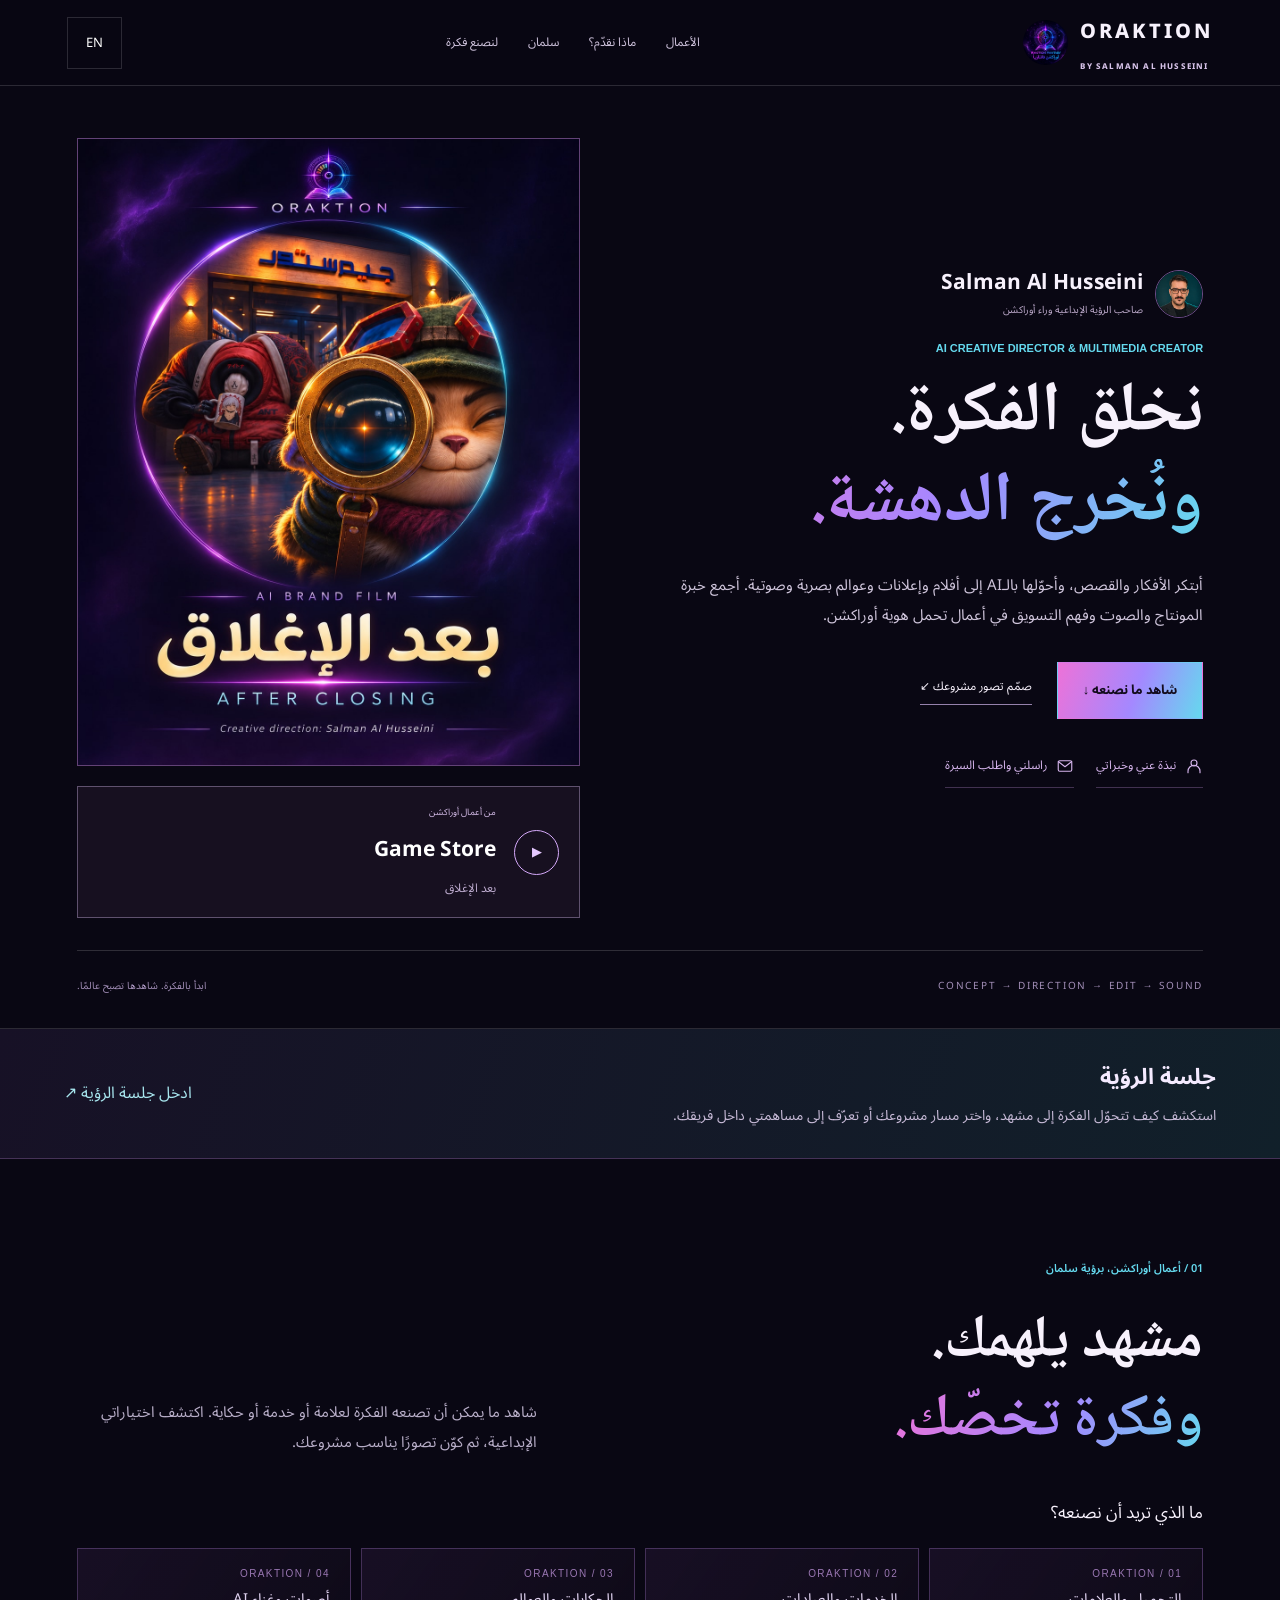
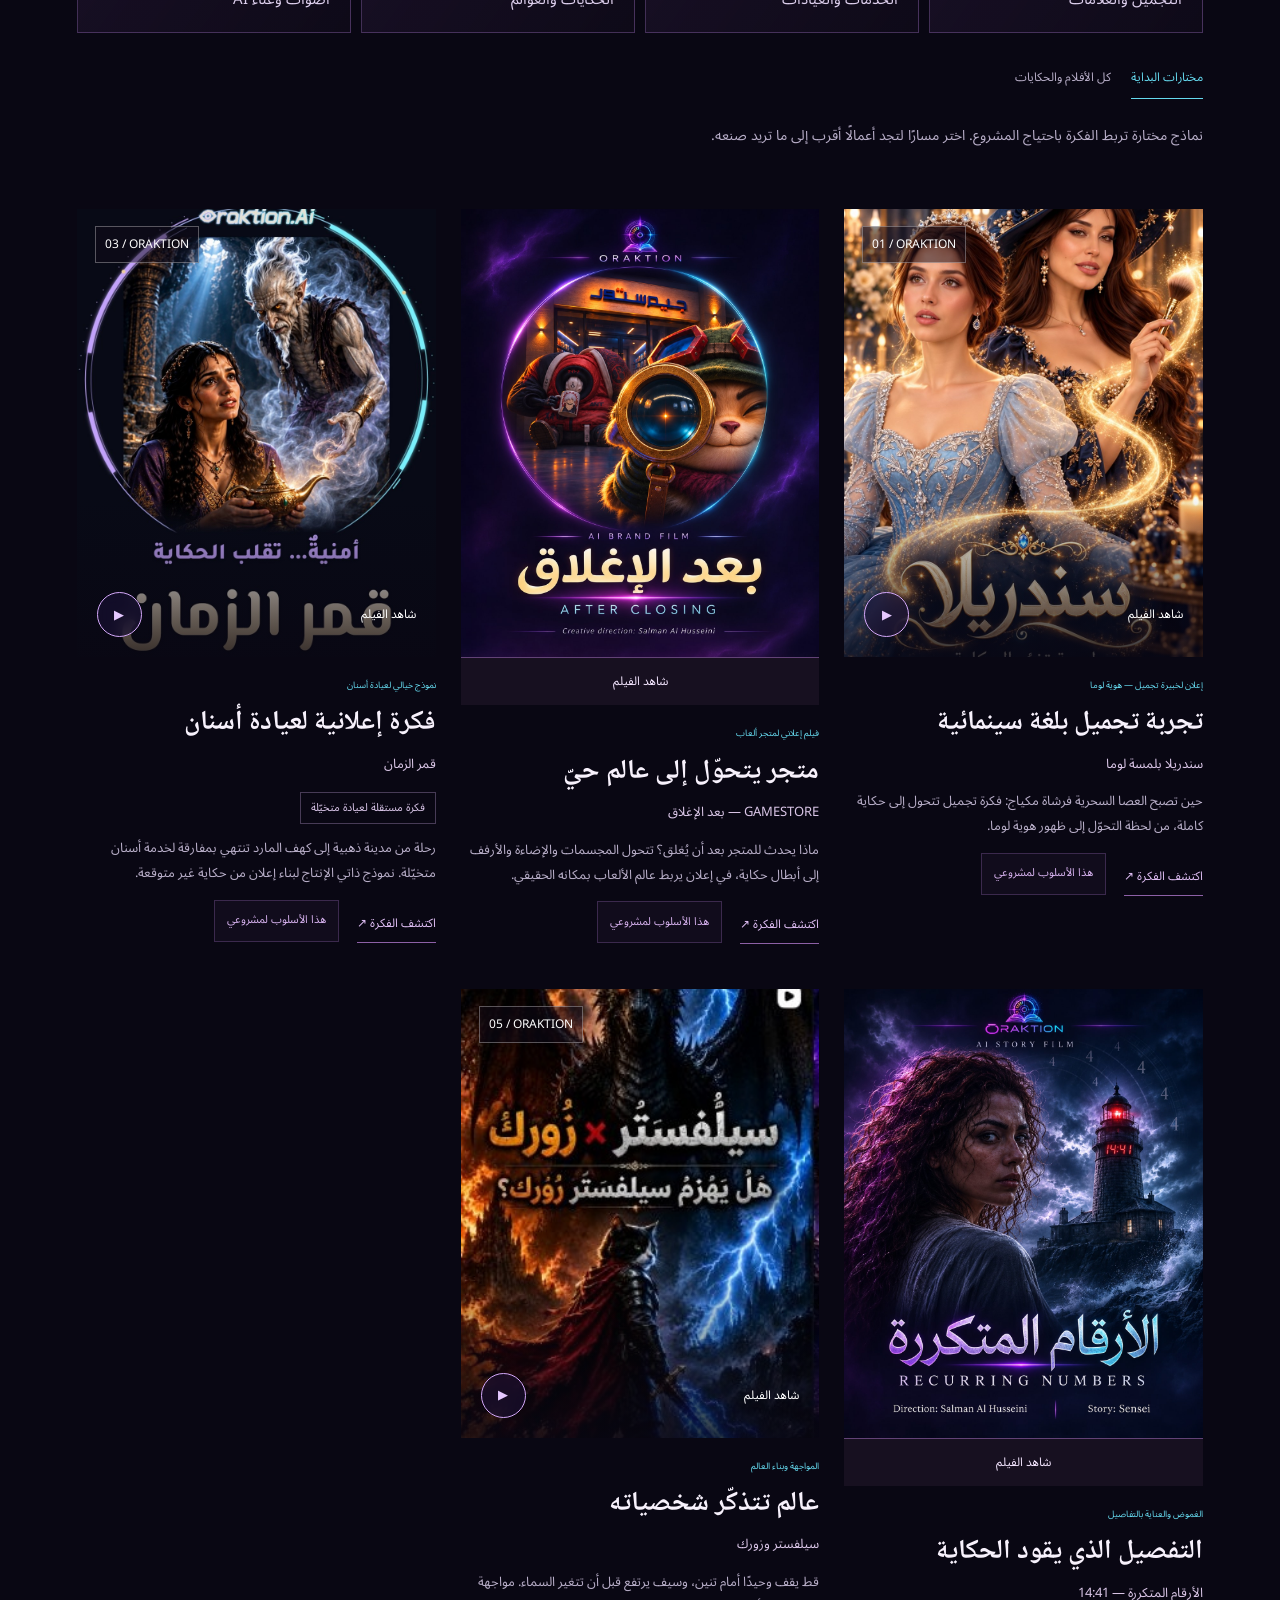
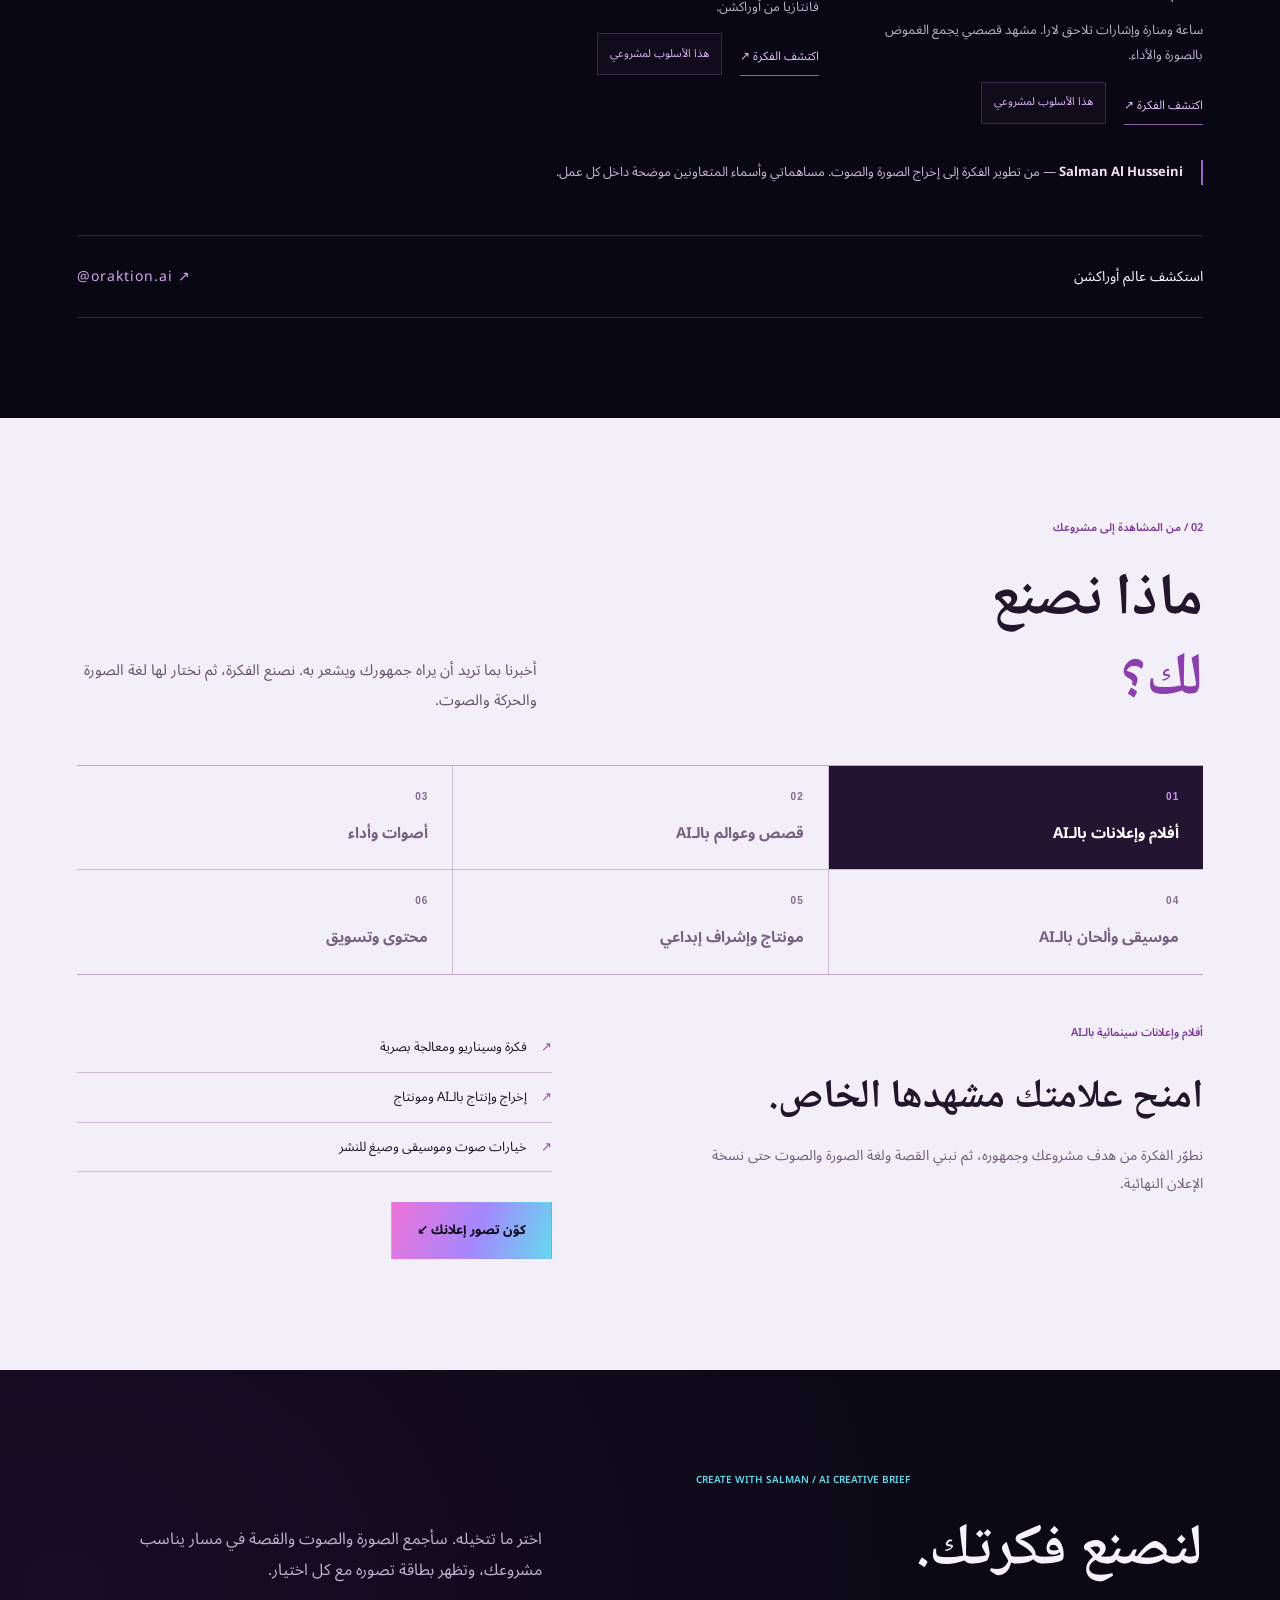
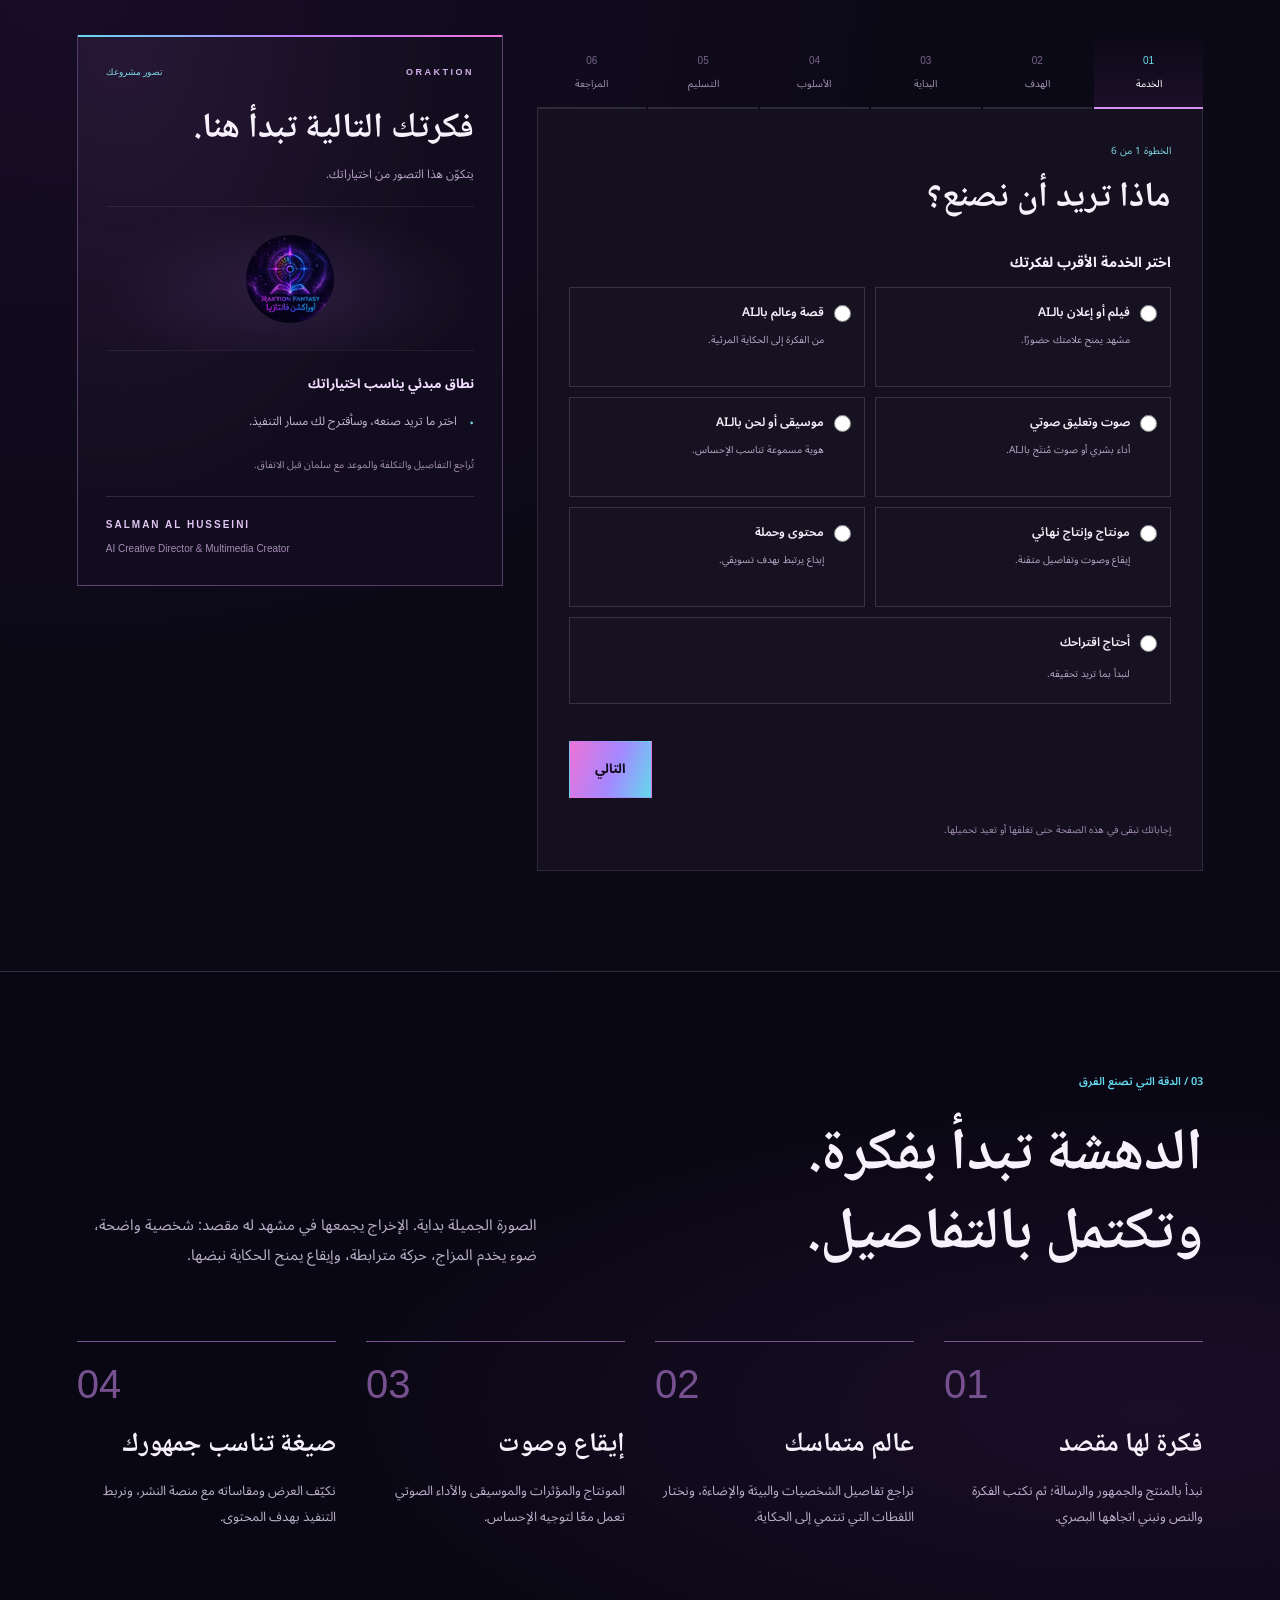
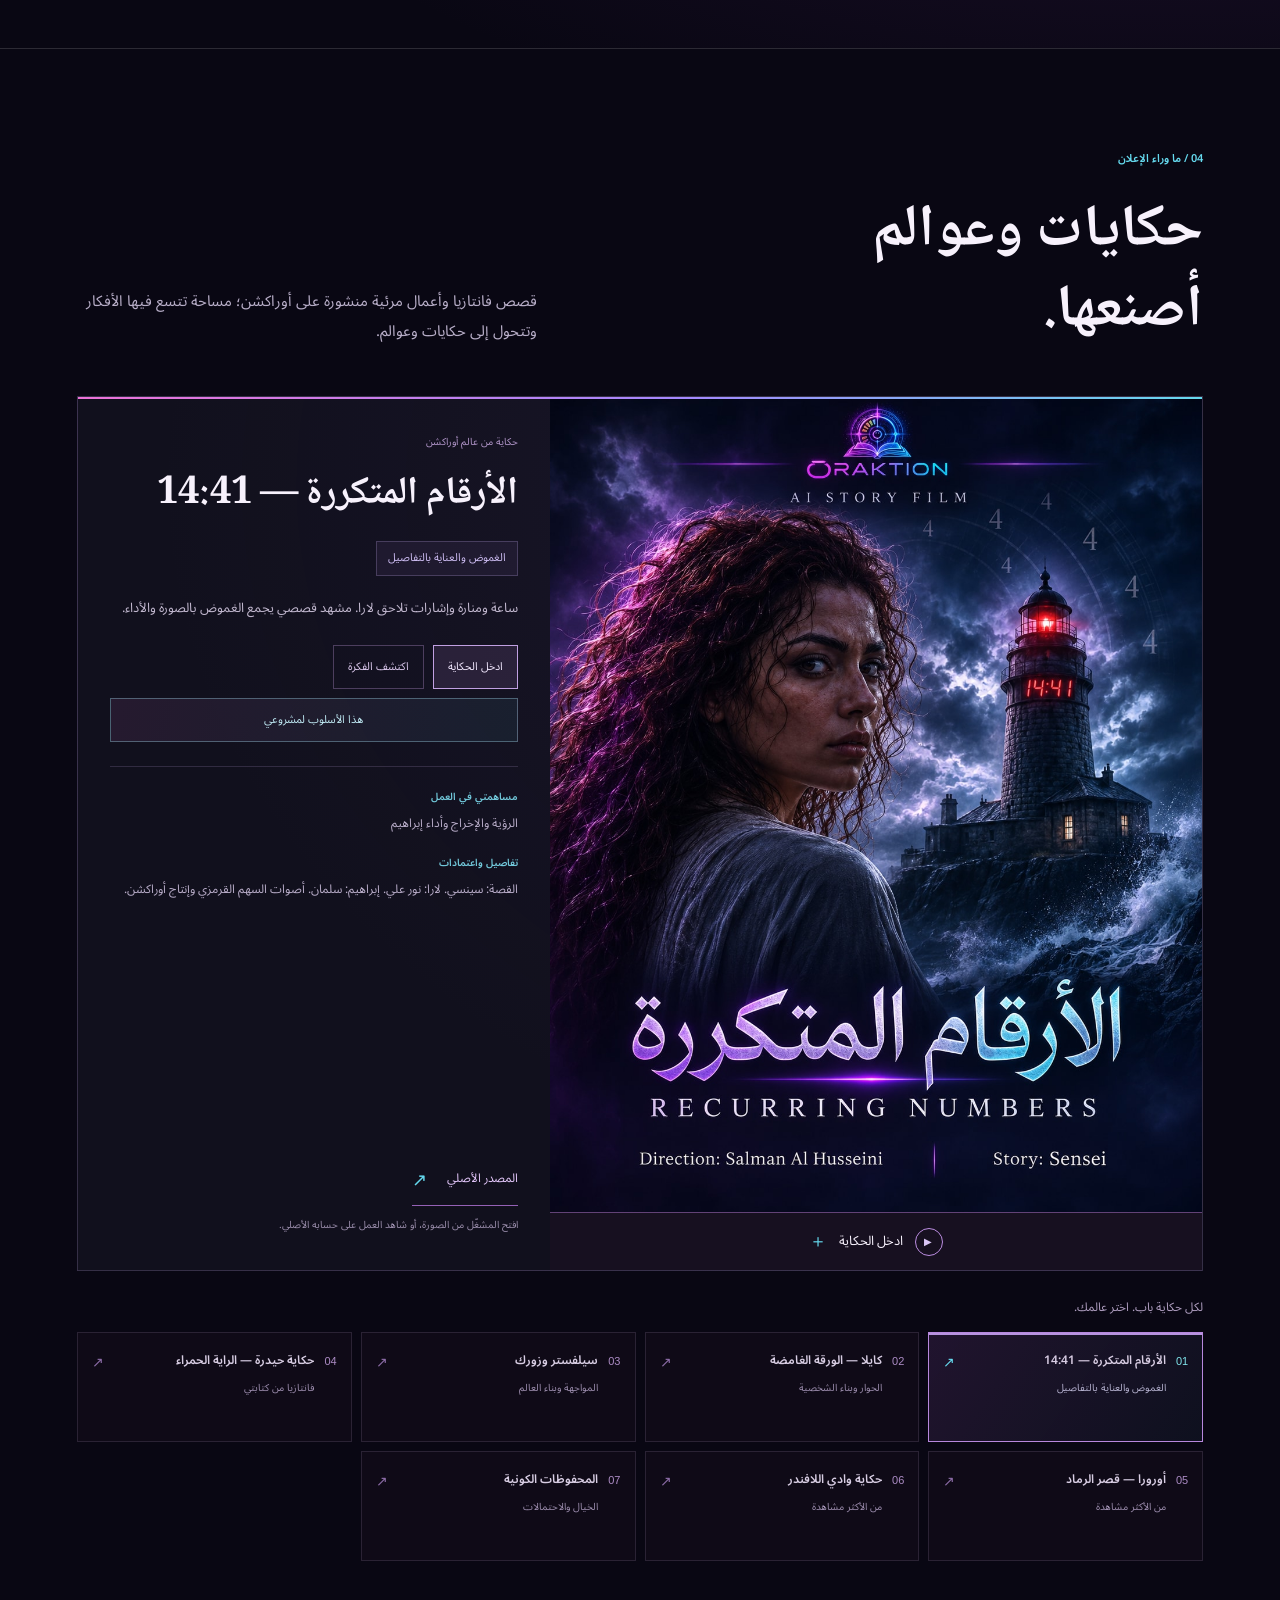
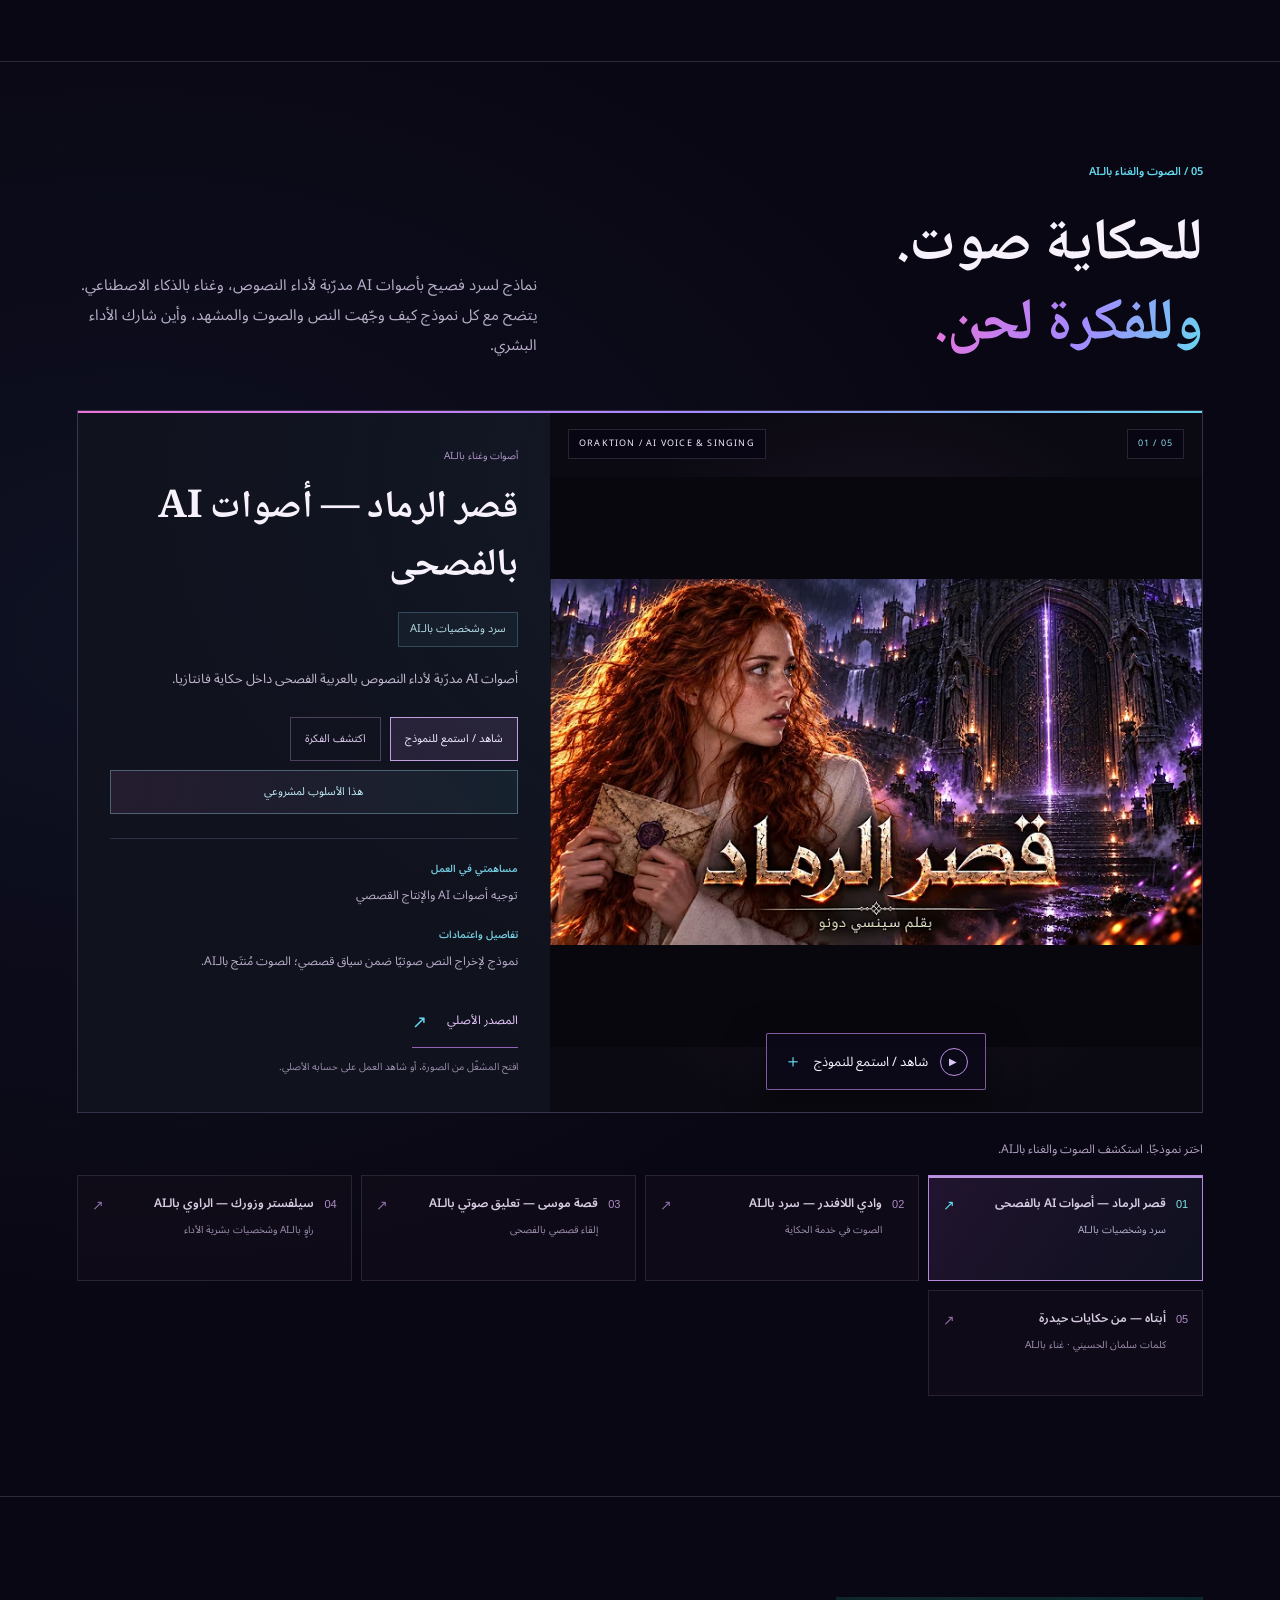
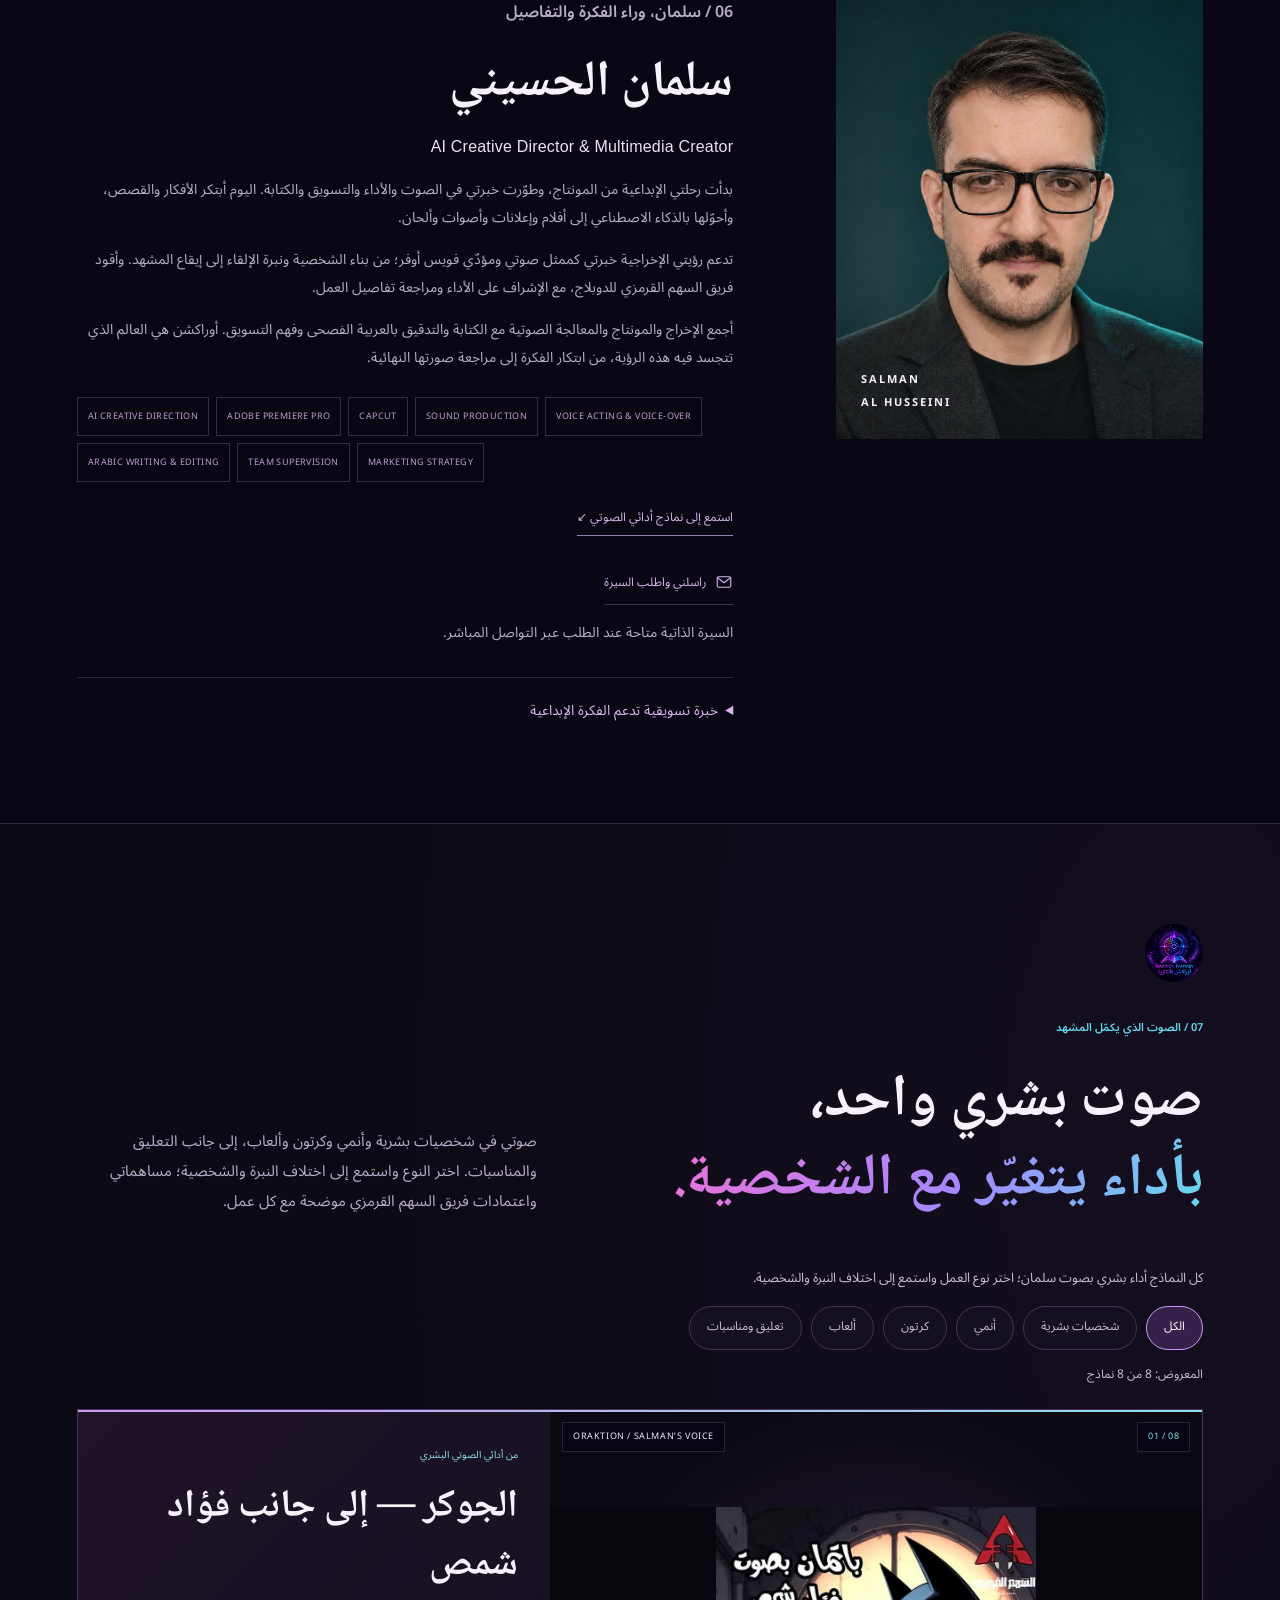
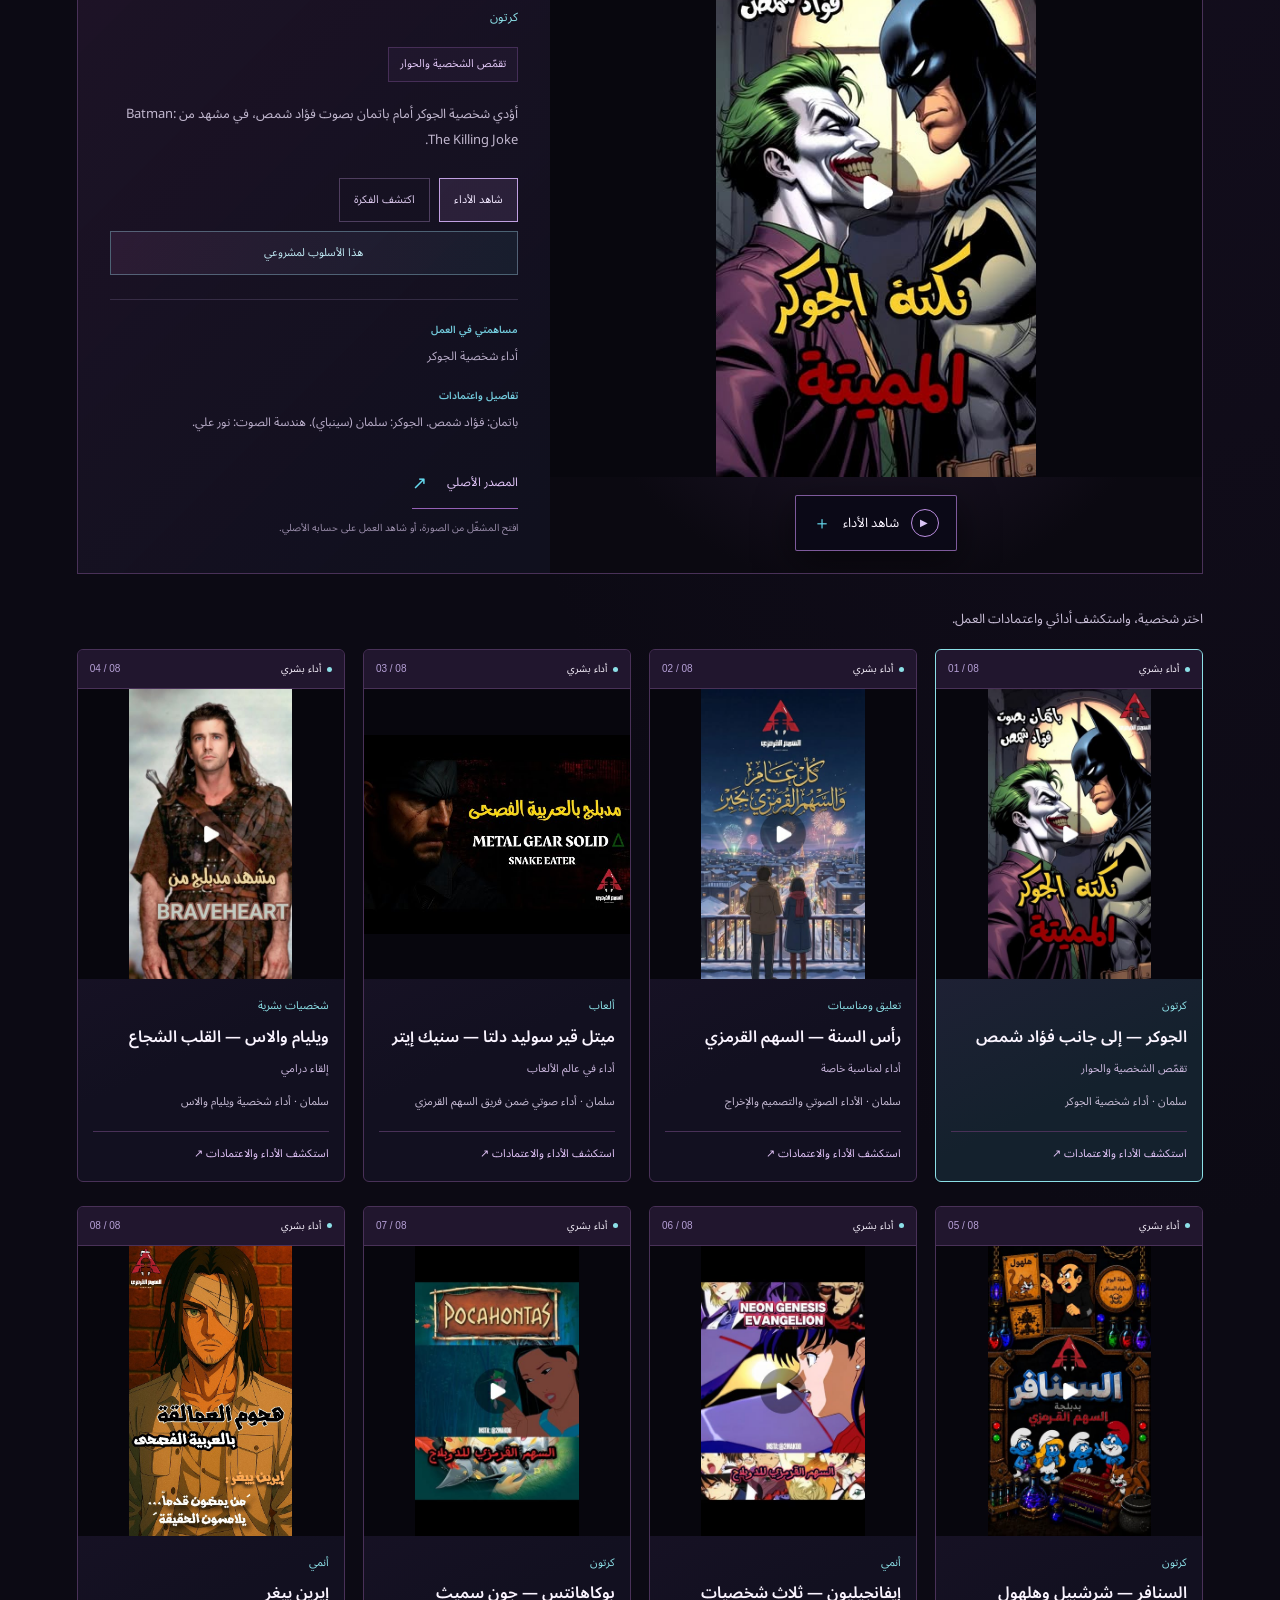
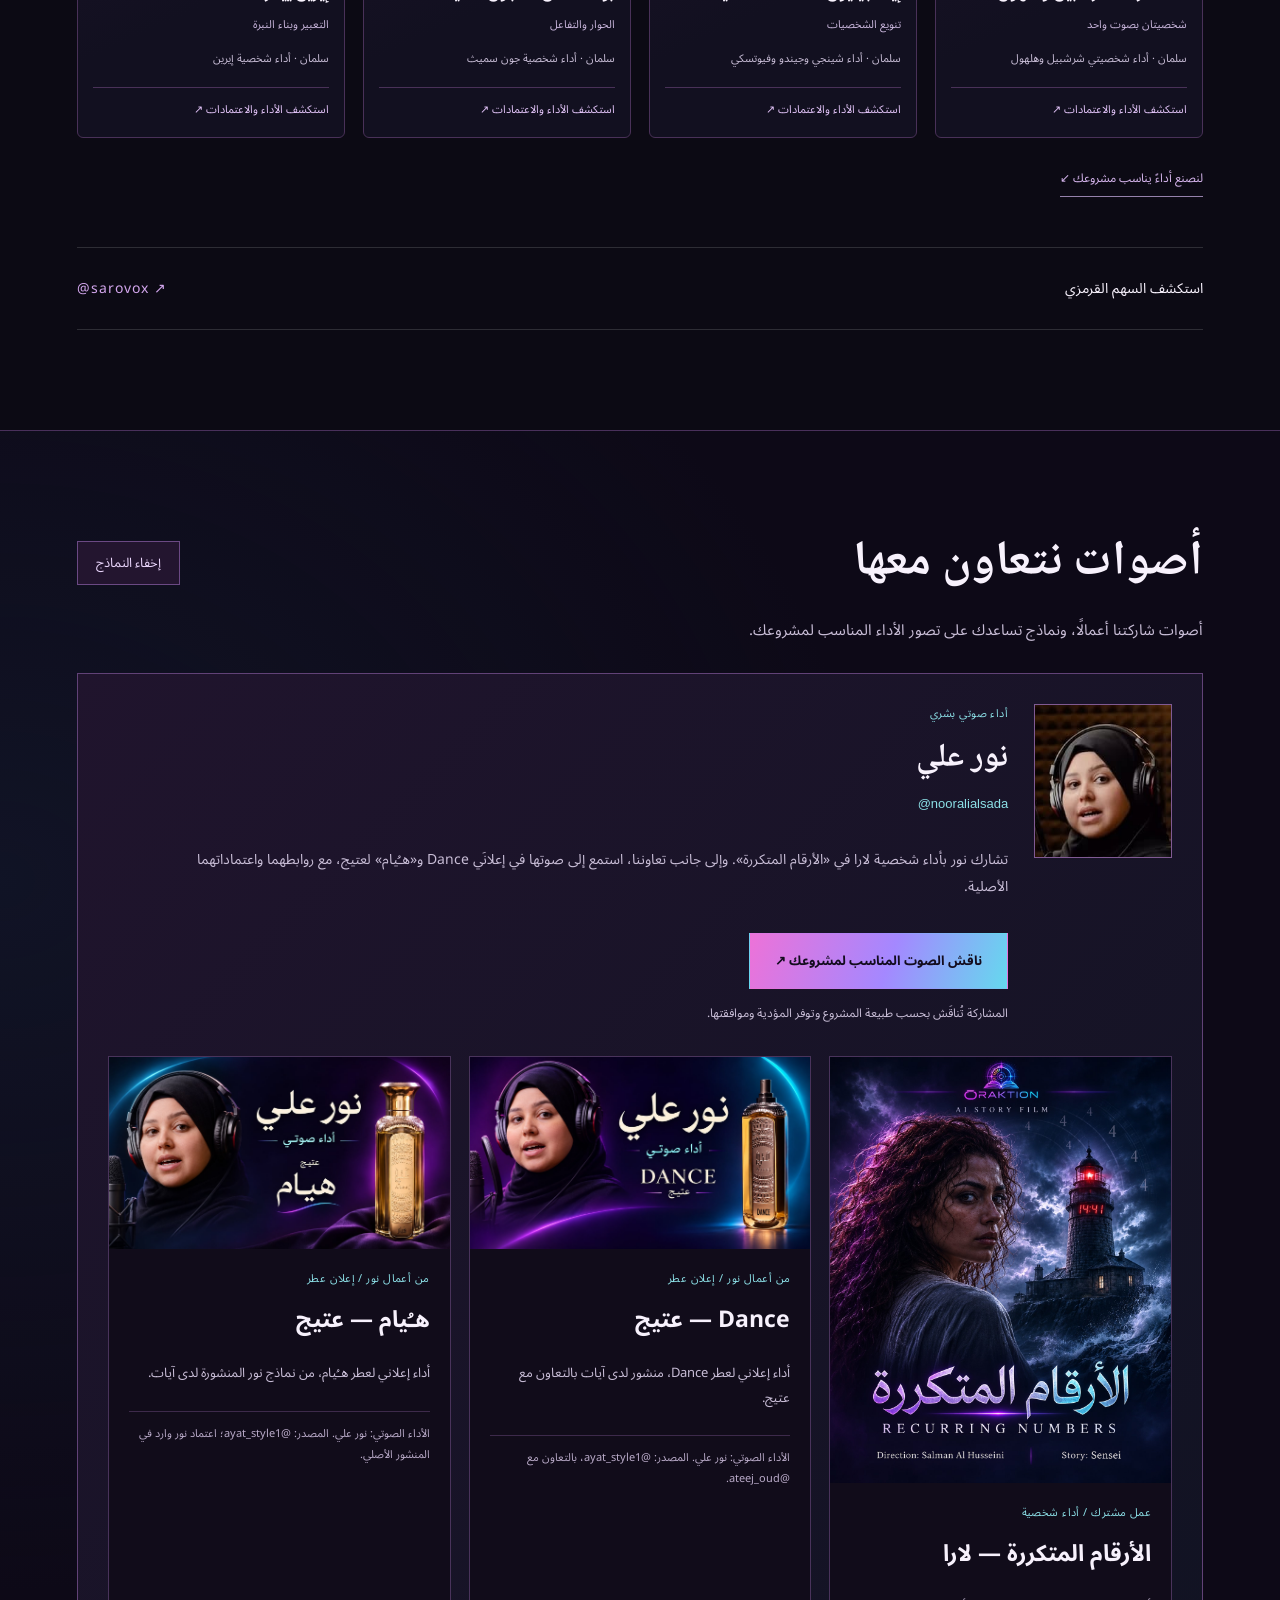
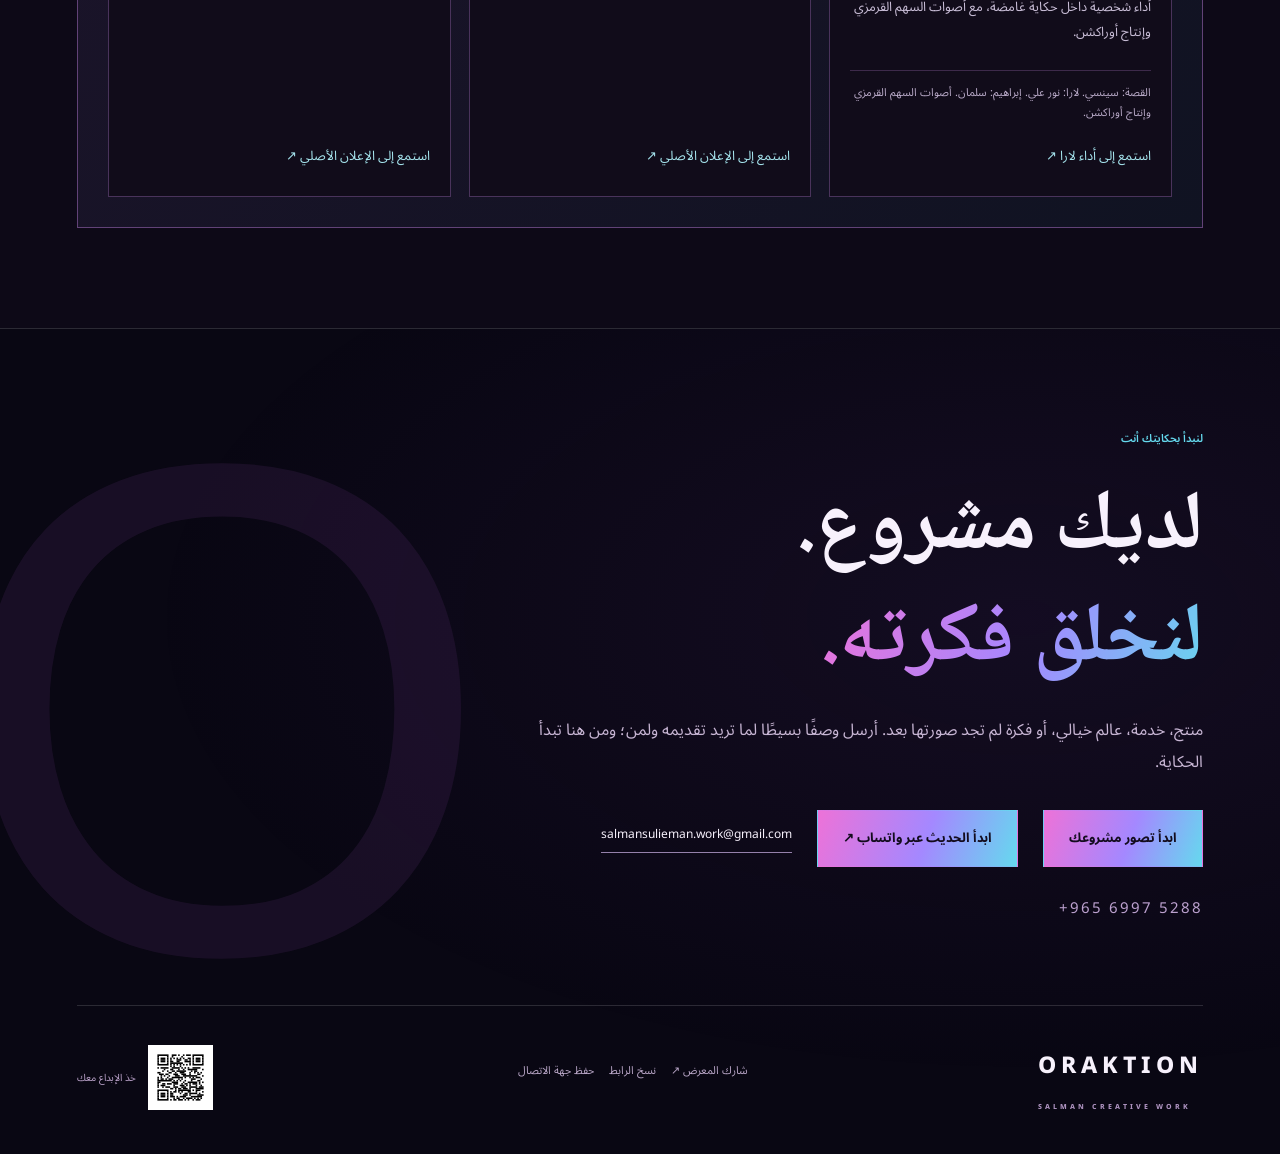
==== index.html @ 799db5bd "Apply approved ORAKTION covers across portfolio and vision session" ====
<!doctype html><html lang="ar" dir="rtl"><head><meta charset="utf-8"><meta name="viewport" content="width=device-width,initial-scale=1"><meta name="theme-color" content="#090714"><title>Salman Al Husseini | AI Creative Director &amp; Multimedia Creator</title><meta name="description" content="سلمان الحسيني — AI Creative Director &amp; Multimedia Creator. أفكار وقصص وأفلام وإعلانات وصوت وموسيقى بالذكاء الاصطناعي، في عالم أوراكشن."><link rel="icon" href="assets/favicon.svg" type="image/svg+xml"><link rel="stylesheet" href="style.css?v=20261109-approved-covers-2"><link rel="stylesheet" href="arabic-type.css?v=20261109-approved-covers-2"><link rel="stylesheet" href="identity.css?v=20261109-approved-covers-2"><link rel="stylesheet" href="brief.css?v=20261109-approved-covers-2"><link rel="stylesheet" href="curated.css?v=20261109-approved-covers-2"><link rel="stylesheet" href="collections.css?v=20261109-approved-covers-2"><link rel="stylesheet" href="voice-oraktion.css?v=20261109-approved-covers-2"><link rel="stylesheet" href="voice-collaborators.css?v=20261109-approved-covers-2"><meta property="og:title" content="Salman Al Husseini | AI Creative Director &amp; Multimedia Creator"><meta property="og:description" content="نخلق الفكرة. ونُخرج الدهشة. إعلانات سينمائية وعوالم بصرية من أوراكشن."><meta property="og:url" content="https://salman-creative-work.github.io/"><meta property="og:image" content="https://salman-creative-work.github.io/assets/oraktion-gamestore-cover-v2.jpg"><meta property="og:type" content="website"><link rel="stylesheet" href="approved-covers.css?v=20261109-approved-covers-2"></head><body><a data-ar="تجاوز إلى المحتوى" data-en="Skip to content" class="skip" href="#main">تجاوز إلى المحتوى</a><nav class="nav" aria-label="Main navigation"><a class="brand" href="#"><img src="assets/oraktion-official-logo.jpg" alt="ORAKTION"><span>ORAKTION<small>BY SALMAN AL HUSSEINI</small></span></a><div class="navlinks"><a data-ar="الأعمال" data-en="Selected work" href="#work">الأعمال</a><a data-ar="ماذا نقدّم؟" data-en="What we create" href="#services">ماذا نقدّم؟</a><a data-ar="سلمان" data-en="About Salman" href="#about">سلمان</a><a data-ar="لنصنع فكرة" data-en="Start a project" href="#brief">لنصنع فكرة</a></div><button id="language" aria-label="Switch to English">EN</button></nav><main id="main"><section class="hero"><div class="hero-art"><img id="hero-image" src="assets/oraktion-gamestore-cover-v2.jpg" alt="Game Store — بعد الإغلاق" fetchpriority="high"><div class="hero-shade"></div></div><div class="hero-copy"><a class="creator-signature" href="#about"><img src="assets/portrait.png" alt="" width="48" height="48"><span><strong dir="ltr">Salman Al Husseini</strong><small data-ar="صاحب الرؤية الإبداعية وراء أوراكشن" data-en="THE CREATIVE BEHIND ORAKTION" >صاحب الرؤية الإبداعية وراء أوراكشن</small></span></a><p class="eyebrow professional-title" dir="ltr">AI Creative Director &amp; Multimedia Creator</p><h1><span data-ar="نخلق الفكرة." data-en="We imagine it." >نخلق الفكرة.</span><em data-ar="ونُخرج الدهشة." data-en="We make it cinematic." >ونُخرج الدهشة.</em></h1><p data-ar="أبتكر الأفكار والقصص، وأحوّلها بالـAI إلى أفلام وإعلانات وعوالم بصرية وصوتية. أجمع خبرة المونتاج والصوت وفهم التسويق في أعمال تحمل هوية أوراكشن." data-en="I develop ideas and stories, bringing them to life with AI through films, advertising and visual and sonic worlds. My work brings together editing, sound and marketing under the ORAKTION identity." class="lead">أبتكر الأفكار والقصص، وأحوّلها بالـAI إلى أفلام وإعلانات وعوالم بصرية وصوتية. أجمع خبرة المونتاج والصوت وفهم التسويق في أعمال تحمل هوية أوراكشن.</p><div class="actions"><a data-ar="شاهد ما نصنعه ↓" data-en="Explore the work ↓" class="button primary" href="#work">شاهد ما نصنعه ↓</a><a data-ar="صمّم تصور مشروعك ↙" data-en="Shape your project ↘" class="text-link" href="#brief">صمّم تصور مشروعك ↙</a></div><div class="profile-links"><a class="profile-link" href="#about"><svg viewBox="0 0 24 24" aria-hidden="true" focusable="false"><circle cx="12" cy="8" r="4"/><path d="M4 21v-2a8 8 0 0 1 16 0v2"/></svg><span data-ar="نبذة عني وخبراتي" data-en="About me &amp; my experience">نبذة عني وخبراتي</span></a><a class="profile-link cv-request" href="https://wa.me/96569975288?text=%D9%85%D8%B1%D8%AD%D8%A8%D9%8B%D8%A7%20%D8%B3%D9%84%D9%85%D8%A7%D9%86%D8%8C%20%D8%A3%D8%B1%D8%BA%D8%A8%20%D9%81%D9%8A%20%D8%B7%D9%84%D8%A8%20%D8%B3%D9%8A%D8%B1%D8%AA%D9%83%20%D8%A7%D9%84%D8%B0%D8%A7%D8%AA%D9%8A%D8%A9.%0A%D8%A7%D9%84%D8%AC%D9%87%D8%A9%20%D9%88%D8%A7%D9%84%D8%BA%D8%B1%D8%B6%20%D9%85%D9%86%20%D8%A7%D9%84%D8%B7%D9%84%D8%A8%3A%20%0A%D8%A7%D9%84%D9%84%D8%BA%D8%A9%20%D8%A7%D9%84%D9%85%D9%81%D8%B6%D9%84%D8%A9%3A%20" target="_blank" rel="noopener"><svg viewBox="0 0 24 24" aria-hidden="true" focusable="false"><rect x="3" y="5" width="18" height="14" rx="2"/><path d="m3 6 9 7 9-7"/></svg><span data-ar="راسلني واطلب السيرة" data-en="Contact me to request my CV">راسلني واطلب السيرة</span></a></div></div><button class="hero-film" data-open-work="gamestore"><span class="play">▶</span><span><small data-ar="من أعمال أوراكشن" data-en="FROM ORAKTION" >من أعمال أوراكشن</small><b>Game Store</b><span data-ar="بعد الإغلاق" data-en="After Hours" >بعد الإغلاق</span></span></button><div class="hero-bottom"><span>CONCEPT → DIRECTION → EDIT → SOUND</span><span data-ar="ابدأ بالفكرة. شاهدها تصبح عالمًا." data-en="Start with an idea. Watch it become a world." >ابدأ بالفكرة. شاهدها تصبح عالمًا.</span></div></section><section class="vision-entry" aria-label="جلسة الرؤية / The Vision Session"><p><strong data-ar="جلسة الرؤية" data-en="The Vision Session">جلسة الرؤية</strong><span data-ar="استكشف كيف تتحوّل الفكرة إلى مشهد، واختر مسار مشروعك أو تعرّف إلى مساهمتي داخل فريقك." data-en="Explore how an idea becomes a scene. Follow a path for your project, or discover what I can bring to your team.">استكشف كيف تتحوّل الفكرة إلى مشهد، واختر مسار مشروعك أو تعرّف إلى مساهمتي داخل فريقك.</span></p><a href="vision/" data-vision-link><span data-ar="ادخل جلسة الرؤية ↗" data-en="Enter the Vision Session ↗">ادخل جلسة الرؤية ↗</span></a></section><section id="work" class="section work-section"><div class="section-heading collection-heading"><div><p class="eyebrow" data-ar="01 / أعمال أوراكشن، برؤية سلمان" data-en="01 / ORAKTION WORK, SALMAN’S VISION">01 / أعمال أوراكشن، برؤية سلمان</p><h2  data-ar="مشهد يلهمك.&lt;br&gt;&lt;em&gt;وفكرة تخصّك.&lt;/em&gt;" data-en="A scene to inspire.&lt;br&gt;&lt;em&gt;An idea for you.&lt;/em&gt;">مشهد يلهمك.<br><em>وفكرة تخصّك.</em></h2></div><p  data-ar="شاهد ما يمكن أن تصنعه الفكرة لعلامة أو خدمة أو حكاية. اكتشف اختياراتي الإبداعية، ثم كوّن تصورًا يناسب مشروعك." data-en="Discover what an idea can do for a brand, a service or a story. Explore my creative choices, then shape a direction for your own project.">شاهد ما يمكن أن تصنعه الفكرة لعلامة أو خدمة أو حكاية. اكتشف اختياراتي الإبداعية، ثم كوّن تصورًا يناسب مشروعك.</p></div><p class="collection-label" data-ar="ما الذي تريد أن نصنعه؟" data-en="What would you like to create?">ما الذي تريد أن نصنعه؟</p><div class="collection-paths" role="group" aria-label="Project paths"><button type="button" data-filter="beauty" aria-pressed="false"><small>01 / ORAKTION</small><span  data-ar="التجميل والعلامات" data-en="Beauty &amp; brands">التجميل والعلامات</span></button><button type="button" data-filter="services" aria-pressed="false"><small>02 / ORAKTION</small><span  data-ar="الخدمات والعيادات" data-en="Services &amp; clinics">الخدمات والعيادات</span></button><button type="button" data-filter="worlds" aria-pressed="false"><small>03 / ORAKTION</small><span  data-ar="الحكايات والعوالم" data-en="Stories &amp; worlds">الحكايات والعوالم</span></button><button type="button" data-filter="audio" aria-pressed="false"><small>04 / ORAKTION</small><span  data-ar="أصوات وغناء AI" data-en="AI voices &amp; singing">أصوات وغناء AI</span></button></div><div class="collection-toolbar" role="group" aria-label="Work collection"><button type="button" data-filter="selected" aria-pressed="true" class="active" data-ar="مختارات البداية" data-en="Selected highlights">مختارات البداية</button><button type="button" data-filter="all" aria-pressed="false" data-ar="كل الأفلام والحكايات" data-en="All films &amp; stories">كل الأفلام والحكايات</button></div><p id="collection-note" role="status"></p><div id="cinema-grid" class="cinema-grid"></div><p class="collection-credit" data-ar="&lt;strong&gt;Salman Al Husseini&lt;/strong&gt; — من تطوير الفكرة إلى إخراج الصورة والصوت. مساهماتي وأسماء المتعاونين موضحة داخل كل عمل." data-en="&lt;strong&gt;Salman Al Husseini&lt;/strong&gt; — from concept development to picture and sound direction. My contributions and collaborators are credited with each work."><strong>Salman Al Husseini</strong> — من تطوير الفكرة إلى إخراج الصورة والصوت. مساهماتي وأسماء المتعاونين موضحة داخل كل عمل.</p><a class="account-link" href="https://www.instagram.com/oraktion.ai/" target="_blank" rel="noopener"><span  data-ar="استكشف عالم أوراكشن" data-en="Explore the ORAKTION world">استكشف عالم أوراكشن</span><span>@oraktion.ai ↗</span></a></section><section id="services" class="section services-section"><div class="section-heading"><div><p data-ar="02 / من المشاهدة إلى مشروعك" data-en="02 / FROM INSPIRATION TO YOUR PROJECT" class="eyebrow">02 / من المشاهدة إلى مشروعك</p><h2 data-ar="ماذا نصنع&lt;br&gt;&lt;em&gt;لك؟&lt;/em&gt;" data-en="What can we&lt;br&gt;&lt;em&gt;create for you?&lt;/em&gt;" >ماذا نصنع<br><em>لك؟</em></h2></div><p data-ar="أخبرنا بما تريد أن يراه جمهورك ويشعر به. نصنع الفكرة، ثم نختار لها لغة الصورة والحركة والصوت." data-en="Tell us what you want your audience to see and feel. We develop the idea, then find its visual language, motion and sound." >أخبرنا بما تريد أن يراه جمهورك ويشعر به. نصنع الفكرة، ثم نختار لها لغة الصورة والحركة والصوت.</p></div><div class="service-selector" role="tablist" aria-label="Choose a creative service"><button id="service-tab-0" role="tab" aria-selected="true" aria-controls="service-panel" data-service="0" tabindex="0"><span>01</span><span data-ar="أفلام وإعلانات بالـAI" data-en="AI Films &amp; Advertising" >أفلام وإعلانات بالـAI</span></button><button id="service-tab-1" role="tab" aria-selected="false" aria-controls="service-panel" data-service="1" tabindex="-1"><span>02</span><span data-ar="قصص وعوالم بالـAI" data-en="AI Stories &amp; Worlds" >قصص وعوالم بالـAI</span></button><button id="service-tab-2" role="tab" aria-selected="false" aria-controls="service-panel" data-service="2" tabindex="-1"><span>03</span><span data-ar="أصوات وأداء" data-en="Voice &amp; Performance" >أصوات وأداء</span></button><button id="service-tab-3" role="tab" aria-selected="false" aria-controls="service-panel" data-service="3" tabindex="-1"><span>04</span><span data-ar="موسيقى وألحان بالـAI" data-en="AI Music &amp; Melodies" >موسيقى وألحان بالـAI</span></button><button id="service-tab-4" role="tab" aria-selected="false" aria-controls="service-panel" data-service="4" tabindex="-1"><span>05</span><span data-ar="مونتاج وإشراف إبداعي" data-en="Editing &amp; Creative Supervision" >مونتاج وإشراف إبداعي</span></button><button id="service-tab-5" role="tab" aria-selected="false" aria-controls="service-panel" data-service="5" tabindex="-1"><span>06</span><span data-ar="محتوى وتسويق" data-en="Content &amp; Marketing" >محتوى وتسويق</span></button></div><div id="service-panel" class="service-panel" role="tabpanel" aria-labelledby="service-tab-0"><div><p id="service-kicker" class="eyebrow"></p><h3 id="service-title"></h3><p id="service-copy"></p></div><div><ul id="service-list"></ul><a id="service-cta" class="button primary" href="#brief" data-start-brief="film"></a></div></div></section><section id="brief" class="section brief-section" aria-label="Creative project brief"><div id="creative-brief"></div></section><section class="section craft-section"><div class="section-heading"><div><p data-ar="03 / الدقة التي تصنع الفرق" data-en="03 / THE CRAFT BEHIND THE FRAME" class="eyebrow">03 / الدقة التي تصنع الفرق</p><h2 data-ar="الدهشة تبدأ بفكرة.&lt;br&gt;وتكتمل بالتفاصيل." data-en="The idea starts it.&lt;br&gt;The details make it." >الدهشة تبدأ بفكرة.<br>وتكتمل بالتفاصيل.</h2></div><p data-ar="الصورة الجميلة بداية. الإخراج يجمعها في مشهد له مقصد: شخصية واضحة، ضوء يخدم المزاج، حركة مترابطة، وإيقاع يمنح الحكاية نبضها." data-en="A beautiful image is a beginning. Direction turns images into a purposeful scene: a clear character, considered light, coherent motion and an edit that gives the story its pulse." >الصورة الجميلة بداية. الإخراج يجمعها في مشهد له مقصد: شخصية واضحة، ضوء يخدم المزاج، حركة مترابطة، وإيقاع يمنح الحكاية نبضها.</p></div><div class="craft-grid"><article><span>01</span><h3 data-ar="فكرة لها مقصد" data-en="An idea with intent" >فكرة لها مقصد</h3><p data-ar="نبدأ بالمنتج والجمهور والرسالة؛ ثم نكتب الفكرة والنص ونبني اتجاهها البصري." data-en="We begin with the product, audience and message, then develop the concept, script and visual direction." >نبدأ بالمنتج والجمهور والرسالة؛ ثم نكتب الفكرة والنص ونبني اتجاهها البصري.</p></article><article><span>02</span><h3 data-ar="عالم متماسك" data-en="A coherent world" >عالم متماسك</h3><p data-ar="نراجع تفاصيل الشخصيات والبيئة والإضاءة، ونختار اللقطات التي تنتمي إلى الحكاية." data-en="We review characters, environments and lighting, choosing the shots that belong to the story." >نراجع تفاصيل الشخصيات والبيئة والإضاءة، ونختار اللقطات التي تنتمي إلى الحكاية.</p></article><article><span>03</span><h3 data-ar="إيقاع وصوت" data-en="Pacing and sound" >إيقاع وصوت</h3><p data-ar="المونتاج والمؤثرات والموسيقى والأداء الصوتي تعمل معًا لتوجيه الإحساس." data-en="Editing, effects, music and voice work together to shape the experience." >المونتاج والمؤثرات والموسيقى والأداء الصوتي تعمل معًا لتوجيه الإحساس.</p></article><article><span>04</span><h3 data-ar="صيغة تناسب جمهورك" data-en="Made for your audience" >صيغة تناسب جمهورك</h3><p data-ar="نكيّف العرض ومقاساته مع منصة النشر، ونربط التنفيذ بهدف المحتوى." data-en="We adapt the format to its publishing platform and connect the execution to the content’s purpose." >نكيّف العرض ومقاساته مع منصة النشر، ونربط التنفيذ بهدف المحتوى.</p></article></div></section><section id="stories" class="section stories-section"><div class="section-heading"><div><p data-ar="04 / ما وراء الإعلان" data-en="04 / BEYOND THE AD" class="eyebrow">04 / ما وراء الإعلان</p><h2 data-ar="حكايات وعوالم&lt;br&gt;أصنعها." data-en="Stories and worlds&lt;br&gt;I bring to life." >حكايات وعوالم<br>أصنعها.</h2></div><p data-ar="قصص فانتازيا وأعمال مرئية منشورة على أوراكشن؛ مساحة تتسع فيها الأفكار وتتحول إلى حكايات وعوالم." data-en="Fantasy stories and visual work on ORAKTION: a space for ideas to grow into stories and worlds." >قصص فانتازيا وأعمال مرئية منشورة على أوراكشن؛ مساحة تتسع فيها الأفكار وتتحول إلى حكايات وعوالم.</p></div><div id="story-grid" class="story-grid"></div></section><section id="ai-audio" class="section ai-audio-section"><div class="section-heading"><div><p class="eyebrow" data-ar="05 / الصوت والغناء بالـAI" data-en="05 / AI VOICE &amp; SINGING">05 / الصوت والغناء بالـAI</p><h2  data-ar="للحكاية صوت.&lt;br&gt;&lt;em&gt;وللفكرة لحن.&lt;/em&gt;" data-en="A voice for the story.&lt;br&gt;&lt;em&gt;A melody for the idea.&lt;/em&gt;">للحكاية صوت.<br><em>وللفكرة لحن.</em></h2></div><p  data-ar="نماذج لسرد فصيح بأصوات AI مدرّبة لأداء النصوص، وغناء بالذكاء الاصطناعي. يتضح مع كل نموذج كيف وجّهت النص والصوت والمشهد، وأين شارك الأداء البشري." data-en="Examples of fluent Modern Standard Arabic narration with AI voices trained for text delivery, and AI singing. Each example explains my direction and distinguishes any human performances.">نماذج لسرد فصيح بأصوات AI مدرّبة لأداء النصوص، وغناء بالذكاء الاصطناعي. يتضح مع كل نموذج كيف وجّهت النص والصوت والمشهد، وأين شارك الأداء البشري.</p></div><div id="ai-audio-grid"></div></section><section id="about" class="section about-section"><div class="about-portrait"><img src="assets/portrait.png" alt="سلمان الحسيني / Salman Al Husseini" loading="lazy"><span>SALMAN<br>AL HUSSEINI</span></div><div class="about-copy"><p data-ar="06 / سلمان، وراء الفكرة والتفاصيل" data-en="06 / SALMAN, BEHIND THE IDEA AND THE DETAILS" class="eyebrow">06 / سلمان، وراء الفكرة والتفاصيل</p><h2 data-ar="سلمان الحسيني" data-en="Salman Al Husseini" >سلمان الحسيني</h2><p class="about-lead professional-title" dir="ltr">AI Creative Director &amp; Multimedia Creator</p><p data-ar="بدأت رحلتي الإبداعية من المونتاج، وطوّرت خبرتي في الصوت والأداء والتسويق والكتابة. اليوم أبتكر الأفكار والقصص، وأحوّلها بالذكاء الاصطناعي إلى أفلام وإعلانات وأصوات وألحان." data-en="I began my creative journey in video editing and developed my practice across sound, performance, marketing and writing. Today, I create ideas and stories, using AI to bring them to life as films, advertising, voices and music." >بدأت رحلتي الإبداعية من المونتاج، وطوّرت خبرتي في الصوت والأداء والتسويق والكتابة. اليوم أبتكر الأفكار والقصص، وأحوّلها بالذكاء الاصطناعي إلى أفلام وإعلانات وأصوات وألحان.</p><p data-ar="تدعم رؤيتي الإخراجية خبرتي كممثل صوتي ومؤدّي فويس أوفر؛ من بناء الشخصية ونبرة الإلقاء إلى إيقاع المشهد. وأقود فريق السهم القرمزي للدوبلاج، مع الإشراف على الأداء ومراجعة تفاصيل العمل." data-en="My experience as a voice actor and voice-over artist informs my creative direction, from character and delivery to the rhythm of a scene. I also lead Scarlet Arrow Dubbing (SAROVOX), supervising performances and reviewing the details of the work." >تدعم رؤيتي الإخراجية خبرتي كممثل صوتي ومؤدّي فويس أوفر؛ من بناء الشخصية ونبرة الإلقاء إلى إيقاع المشهد. وأقود فريق السهم القرمزي للدوبلاج، مع الإشراف على الأداء ومراجعة تفاصيل العمل.</p><p data-ar="أجمع الإخراج والمونتاج والمعالجة الصوتية مع الكتابة والتدقيق بالعربية الفصحى وفهم التسويق. أوراكشن هي العالم الذي تتجسد فيه هذه الرؤية، من ابتكار الفكرة إلى مراجعة صورتها النهائية." data-en="I bring together direction, editing and audio production with Modern Standard Arabic writing, language editing and marketing insight. ORAKTION is where this vision takes shape, from the first idea to the final review." >أجمع الإخراج والمونتاج والمعالجة الصوتية مع الكتابة والتدقيق بالعربية الفصحى وفهم التسويق. أوراكشن هي العالم الذي تتجسد فيه هذه الرؤية، من ابتكار الفكرة إلى مراجعة صورتها النهائية.</p><div class="skill-tags"><span>AI CREATIVE DIRECTION</span><span>ADOBE PREMIERE PRO</span><span>CAPCUT</span><span>SOUND PRODUCTION</span><span>VOICE ACTING &amp; VOICE-OVER</span><span>ARABIC WRITING &amp; EDITING</span><span>TEAM SUPERVISION</span><span>MARKETING STRATEGY</span></div><a data-ar="استمع إلى نماذج أدائي الصوتي ↙" data-en="Explore my voice performances ↘" href="#voice" class="text-link voice-proof-link">استمع إلى نماذج أدائي الصوتي ↙</a><div class="profile-links"><a class="profile-link cv-request" href="https://wa.me/96569975288?text=%D9%85%D8%B1%D8%AD%D8%A8%D9%8B%D8%A7%20%D8%B3%D9%84%D9%85%D8%A7%D9%86%D8%8C%20%D8%A3%D8%B1%D8%BA%D8%A8%20%D9%81%D9%8A%20%D8%B7%D9%84%D8%A8%20%D8%B3%D9%8A%D8%B1%D8%AA%D9%83%20%D8%A7%D9%84%D8%B0%D8%A7%D8%AA%D9%8A%D8%A9.%0A%D8%A7%D9%84%D8%AC%D9%87%D8%A9%20%D9%88%D8%A7%D9%84%D8%BA%D8%B1%D8%B6%20%D9%85%D9%86%20%D8%A7%D9%84%D8%B7%D9%84%D8%A8%3A%20%0A%D8%A7%D9%84%D9%84%D8%BA%D8%A9%20%D8%A7%D9%84%D9%85%D9%81%D8%B6%D9%84%D8%A9%3A%20" target="_blank" rel="noopener"><svg viewBox="0 0 24 24" aria-hidden="true" focusable="false"><rect x="3" y="5" width="18" height="14" rx="2"/><path d="m3 6 9 7 9-7"/></svg><span data-ar="راسلني واطلب السيرة" data-en="Contact me to request my CV">راسلني واطلب السيرة</span></a></div><p class="cv-availability" data-ar="السيرة الذاتية متاحة عند الطلب عبر التواصل المباشر." data-en="My CV is available on request through direct contact.">السيرة الذاتية متاحة عند الطلب عبر التواصل المباشر.</p><details class="experience"><summary><span data-ar="خبرة تسويقية تدعم الفكرة الإبداعية" data-en="Marketing experience behind the creative work" >خبرة تسويقية تدعم الفكرة الإبداعية</span></summary><p data-ar="شركة براند للدعاية والإعلان، 2014–2021. تسويق تطبيقَي Tender Square ومناسباتي، مع تسجيل 200 شركة خلال عقد شهر واحد لتطبيق Tender Square. قيادة حملات إعلانية لمرشحين والتنسيق الإعلامي، وإدارة النشر وحسابات التواصل وخطط المحتوى المبنية على دراسة السوق والجمهور وفهم خوارزميات المنصات." data-en="Brand Advertising, 2014–2021. Marketing for Tender Square and Monasbati, including 200 company registrations during a one-month Tender Square contract. Advertising campaigns for candidates, media coordination, social publishing and account management, with content plans informed by market and audience research and platform algorithms." >شركة براند للدعاية والإعلان، 2014–2021. تسويق تطبيقَي Tender Square ومناسباتي، مع تسجيل 200 شركة خلال عقد شهر واحد لتطبيق Tender Square. قيادة حملات إعلانية لمرشحين والتنسيق الإعلامي، وإدارة النشر وحسابات التواصل وخطط المحتوى المبنية على دراسة السوق والجمهور وفهم خوارزميات المنصات.</p><p data-ar="العربية الفصحى بطلاقة. اجتياز المستوى الخامس في بوابة الجامعة الأردنية. دورة Photoshop بتقدير ممتاز، 2024. الثانوية العامة، القسم العلمي، 2008." data-en="Fluent Modern Standard Arabic. Completed English Level 5 at JU Gate Academy. Photoshop course, Excellent grade, 2024. General Secondary Certificate, Science, 2008." >العربية الفصحى بطلاقة. اجتياز المستوى الخامس في بوابة الجامعة الأردنية. دورة Photoshop بتقدير ممتاز، 2024. الثانوية العامة، القسم العلمي، 2008.</p></details></div></section><section id="voice" class="section voice-section"><div class="section-heading"><div><img class="section-logo" src="assets/oraktion-official-logo.jpg" alt="ORAKTION" loading="lazy"><p data-ar="07 / الصوت الذي يكمّل المشهد" data-en="07 / THE VOICE BEHIND THE SCENE" class="eyebrow">07 / الصوت الذي يكمّل المشهد</p><h2 data-ar="صوت بشري واحد،&lt;br&gt;&lt;em&gt;بأداء يتغيّر مع الشخصية.&lt;/em&gt;" data-en="One human voice,&lt;br&gt;&lt;em&gt;shaped by each character.&lt;/em&gt;" >صوت بشري واحد،<br><em>بأداء يتغيّر مع الشخصية.</em></h2></div><p data-ar="صوتي في شخصيات بشرية وأنمي وكرتون وألعاب، إلى جانب التعليق والمناسبات. اختر النوع واستمع إلى اختلاف النبرة والشخصية؛ مساهماتي واعتمادات فريق السهم القرمزي موضحة مع كل عمل." data-en="My voice in live-action characters, anime, animation and games, alongside voice-over and occasions. Choose a type and hear how the tone changes with each character. My contributions and Scarlet Arrow collaborators are credited with every work." >صوتي في شخصيات بشرية وأنمي وكرتون وألعاب، إلى جانب التعليق والمناسبات. اختر النوع واستمع إلى اختلاف النبرة والشخصية؛ مساهماتي واعتمادات فريق السهم القرمزي موضحة مع كل عمل.</p></div><div id="voice-grid" class="voice-grid"></div><a data-ar="لنصنع أداءً يناسب مشروعك ↙" data-en="Find the voice for your project ↘" class="text-link voice-project-link" href="#brief" data-start-brief="voice">لنصنع أداءً يناسب مشروعك ↙</a><a class="account-link" href="https://www.instagram.com/sarovox/" target="_blank" rel="noopener"><span data-ar="استكشف السهم القرمزي" data-en="Explore Scarlet Arrow" >استكشف السهم القرمزي</span><span>@sarovox ↗</span></a></section><section id="collaborators" class="section voice-collaborators-section" aria-labelledby="collaborators-title"><div id="voice-collaborators"></div></section><section id="contact" class="section contact"><div class="contact-orbit" aria-hidden="true">O</div><p data-ar="لنبدأ بحكايتك أنت" data-en="LET’S START WITH YOUR STORY" class="eyebrow">لنبدأ بحكايتك أنت</p><h2 data-ar="لديك مشروع.&lt;br&gt;&lt;em&gt;لنخلق فكرته.&lt;/em&gt;" data-en="You have a project.&lt;br&gt;&lt;em&gt;Let’s find its idea.&lt;/em&gt;" >لديك مشروع.<br><em>لنخلق فكرته.</em></h2><p data-ar="منتج، خدمة، عالم خيالي، أو فكرة لم تجد صورتها بعد. أرسل وصفًا بسيطًا لما تريد تقديمه ولمن؛ ومن هنا تبدأ الحكاية." data-en="A product, a service, an imagined world or an idea still looking for its form. Tell us what you want to present and who it is for. That’s where the story begins." >منتج، خدمة، عالم خيالي، أو فكرة لم تجد صورتها بعد. أرسل وصفًا بسيطًا لما تريد تقديمه ولمن؛ ومن هنا تبدأ الحكاية.</p><div class="actions"><a data-ar="ابدأ تصور مشروعك" data-en="Shape your project" class="button primary" href="#brief">ابدأ تصور مشروعك</a><a data-ar="ابدأ الحديث عبر واتساب ↗" data-en="Start a conversation on WhatsApp ↗" class="button primary" href="https://wa.me/96569975288" target="_blank" rel="noopener">ابدأ الحديث عبر واتساب ↗</a><a class="text-link email" href="mailto:salmansulieman.work@gmail.com">salmansulieman.work@gmail.com</a></div><a class="phone" href="tel:+96569975288" dir="ltr">+965 6997 5288</a><div class="footerline"><div class="footer-brand">ORAKTION<span>SALMAN CREATIVE WORK</span></div><div class="footer-share"><button id="share-portfolio"><span data-ar="شارك المعرض ↗" data-en="Share portfolio ↗" >شارك المعرض ↗</span></button><button id="copy-portfolio"><span data-ar="نسخ الرابط" data-en="Copy link" >نسخ الرابط</span></button><a href="assets/Salman_Al_Husseini.vcf" download><span data-ar="حفظ جهة الاتصال" data-en="Save contact" >حفظ جهة الاتصال</span></a><span id="share-status" role="status"></span><input id="share-url" readonly hidden aria-label="Portfolio link"></div><a class="qr-link" href="assets/qr.svg" download><img src="assets/qr.svg" alt="رمز QR لمعرض الأعمال / Portfolio QR" loading="lazy"><span data-ar="خذ الإبداع معك" data-en="Take the work with you" >خذ الإبداع معك</span></a></div></section></main><dialog id="work-dialog" aria-labelledby="dialog-title"><div class="dialog-bar"><span>ORAKTION / SELECTED WORK</span><button id="close-work" aria-label="إغلاق / Close">×</button></div><div class="case-mode-bar"><button type="button" data-case-mode="watch" aria-pressed="true" data-ar="شاهد الفيلم" data-en="Watch the film">شاهد الفيلم</button><button type="button" data-case-mode="idea" aria-pressed="false" data-ar="اكتشف الفكرة" data-en="Explore the idea">اكتشف الفكرة</button><button type="button" id="dialog-project" data-ar="هذا الأسلوب لمشروعي" data-en="This approach for my project">هذا الأسلوب لمشروعي</button></div><div class="dialog-body"><div class="dialog-screen"><div id="dialog-media" tabindex="-1"></div><a id="dialog-external" target="_blank" rel="noopener"><span data-ar="شاهد العمل كاملًا على إنستغرام ↗" data-en="Watch the full work on Instagram ↗" >شاهد العمل كاملًا على إنستغرام ↗</span></a></div><div class="dialog-copy"><p id="dialog-kind" class="eyebrow"></p><h2 id="dialog-title" tabindex="-1"></h2><p id="dialog-badge" class="concept-badge" hidden></p><div class="case-point"><h3><span data-ar="الفكرة" data-en="The idea" >الفكرة</span></h3><p id="dialog-idea"></p></div><div class="case-point"><h3><span data-ar="عين على التفاصيل" data-en="An eye for detail" >عين على التفاصيل</span></h3><p id="dialog-detail"></p></div><div class="case-point"><h3><span data-ar="ما الذي يمكن أن تصنعه لعلامتك؟" data-en="What could this do for your brand?" >ما الذي يمكن أن تصنعه لعلامتك؟</span></h3><p id="dialog-use"></p></div><div class="case-point"><h3  data-ar="مساهمتي في العمل" data-en="My contribution">مساهمتي في العمل</h3><p id="dialog-role"></p></div><p id="dialog-note" class="work-note"></p></div></div><div class="dialog-footer"><button id="previous-work"><span data-ar="العمل السابق" data-en="Previous work" >العمل السابق</span></button><span id="dialog-position"></span><button id="next-work"><span data-ar="العمل التالي" data-en="Next work" >العمل التالي</span></button></div></dialog><script src="data.js?v=20261109-approved-covers-2"></script><script src="app.js?v=20261109-approved-covers-2"></script><script src="curated.js?v=20261109-approved-covers-2"></script><script src="showcase.js?v=20261109-approved-covers-2"></script><script src="brief.js?v=20261109-approved-covers-2"></script><script src="collaborators-data.js?v=20261109-approved-covers-2"></script><script src="voice-collaborators.js?v=20261109-approved-covers-2"></script></body></html>
---- style.css ----
:root{--bg:#090713;--panel:#121020;--paper:#f7f1fc;--muted:#b8aec8;--line:#ffffff24;--violet:#bc80ff;--pink:#ed72d8;--cyan:#65d9ee;--gradient:linear-gradient(110deg,#ed72d8,#a488ff 54%,#65d9ee)}
*{box-sizing:border-box}html{scroll-behavior:smooth;scroll-padding-top:100px}body{margin:0;background:var(--bg);color:var(--paper);font-family:Arial,sans-serif}button,input{font:inherit}button,a{-webkit-tap-highlight-color:transparent}a{color:inherit;text-decoration:none}button{cursor:pointer}img{max-width:100%}button:focus-visible,a:focus-visible,summary:focus-visible{outline:2px solid var(--cyan);outline-offset:6px}[hidden]{display:none!important}.skip{position:fixed;top:-80px;z-index:99;padding:14px;background:white;color:black}.skip:focus{top:10px}.nav{height:86px;display:flex;align-items:center;justify-content:space-between;gap:25px;padding:0 5.2vw;position:sticky;top:0;z-index:20;background:#090713e8;backdrop-filter:blur(18px);border-bottom:1px solid var(--line)}.brand{display:flex;align-items:center;gap:12px;font-size:20px;font-weight:800;letter-spacing:3px;direction:ltr}.brand img{width:45px;height:45px;object-fit:cover;border-radius:50%}.brand small{display:block;font-size:7px;letter-spacing:2px;margin-top:5px;color:#b5a8ca}.navlinks{display:flex;gap:30px;font-size:14px;color:#cfc3dd}.navlinks a:hover{color:var(--cyan)}#language{background:none;border:1px solid var(--line);color:white;padding:11px 16px;min-width:55px;font-size:13px}.hero{position:relative;isolation:isolate;min-height:720px;padding:88px 6vw 130px;overflow:hidden;display:flex;align-items:center;border-bottom:1px solid var(--line)}.hero-art{position:absolute;inset:0;z-index:-2;background:radial-gradient(ellipse at 27% 50%,#522b715a,transparent 65%),#090713}.hero-art>img{position:absolute;left:0;top:0;width:55%;height:100%;object-fit:contain;object-position:50% 45%;opacity:.92;filter:saturate(.9)}.hero-shade{position:absolute;inset:0;background:linear-gradient(270deg,#090713 3%,#090713fa 28%,#09071388 48%,#09071300 72%),linear-gradient(0deg,#090713 0%,transparent 17%,transparent 80%,#09071366)}.hero-copy{width:52%;max-width:800px}.eyebrow{font-size:11px;line-height:1.9;letter-spacing:2px;color:var(--cyan);font-weight:600;margin:0 0 24px}.hero h1{font-size:clamp(48px,5.7vw,88px);line-height:1.17;letter-spacing:-3px;margin:16px 0 25px;font-weight:700}.hero h1 span,.hero h1 em{display:block}.hero h1 em,h2 em{font-style:normal;background:var(--gradient);-webkit-background-clip:text;background-clip:text;color:transparent}.lead{font-size:18px;color:#cfc5db;line-height:1.85;max-width:590px}.actions{display:flex;align-items:center;gap:25px;flex-wrap:wrap;margin-top:32px}.button{display:inline-flex;align-items:center;justify-content:center;gap:12px;padding:17px 25px;border:1px solid transparent;font-size:14px;line-height:1.6;font-weight:700}.primary{background:var(--gradient);color:#130c1e}.primary:hover{filter:brightness(1.13)}.outline{border-color:#aa82cf;background:none;color:var(--paper)}.text-link{font-size:14px;line-height:1.9;border-bottom:1px solid #9581ab;padding-bottom:5px}.hero-film{position:absolute;left:8vw;bottom:115px;border:1px solid #e5caff59;background:#100b1ad9;backdrop-filter:blur(14px);color:white;display:flex;align-items:center;gap:18px;text-align:start;padding:18px 22px;min-width:280px}.hero-film>span:nth-child(2){display:grid;gap:5px}.hero-film small{font-size:9px;color:#d5bce8;letter-spacing:1.4px}.hero-film b{font-size:21px;direction:ltr}.hero-film>span>span{font-size:12px;color:#bcaacd}.hero-film i{font-size:10px;font-style:normal;margin-inline-start:auto;direction:ltr;color:#b7a1c8}.play{width:45px;height:45px;border:1px solid #d5a9fa;border-radius:50%;display:grid;place-items:center;color:#e5c8ff;font-size:13px;flex:0 0 auto}.hero-bottom{position:absolute;inset-inline:6vw;bottom:28px;padding-top:24px;border-top:1px solid #ffffff27;display:flex;justify-content:space-between;gap:20px;font-size:10px;letter-spacing:1.8px;color:#a38fb8}.hero-bottom>span:first-child{direction:ltr}.section{padding:100px 6vw;max-width:1800px;margin:auto}.section-heading{display:flex;justify-content:space-between;gap:6vw;align-items:flex-end;margin-bottom:44px}.section-heading>div{min-width:45%}h2{font-size:clamp(40px,4.6vw,67px);line-height:1.25;letter-spacing:-2px;font-weight:700;margin:0}h3{line-height:1.4}.section-heading>p{max-width:460px;line-height:1.9;font-size:17px;color:var(--muted);margin:0 0 6px}.filters{display:flex;gap:9px;flex-wrap:wrap;margin-bottom:30px}.filters button{border:1px solid var(--line);background:none;color:var(--muted);padding:12px 20px;font-size:13px}.filters button.active{border-color:#c489ed;color:#fff;background:#b75dde20}.cinema-grid{display:grid;grid-template-columns:repeat(6,minmax(0,1fr));gap:45px 25px}.cinema-card{grid-column:span 2;min-width:0}.cinema-card:nth-child(-n+3){grid-column:span 2}.work-visual{width:100%;border:0;padding:0;position:relative;display:block;overflow:hidden;background:#170f23;aspect-ratio:4/5;text-align:start;color:white}.work-visual img{width:100%;height:100%;display:block;object-fit:cover;transition:transform .65s}.work-visual:hover img{transform:scale(1.035)}.work-visual:after{content:'';position:absolute;inset:0;background:linear-gradient(0deg,#090713ce,transparent 36%)}.work-visual .play{position:absolute;z-index:1;bottom:20px;inset-inline-end:20px;background:#1d123c80;backdrop-filter:blur(8px)}.work-visual .film-number{position:absolute;z-index:1;top:17px;inset-inline-start:18px;font-size:12px;direction:ltr;padding:5px 9px;border:1px solid #ffffff50;background:#100b1880}.work-visual .watch-label{position:absolute;z-index:1;bottom:30px;inset-inline-start:20px;font-size:12px}.cinema-card .tag{font-size:9px;letter-spacing:1px;line-height:1.8;color:var(--cyan);margin-top:21px}.cinema-card h3{font-size:23px;margin:9px 0 8px}.cinema-card>p{font-size:14px;color:var(--muted);line-height:1.9;margin:0}.case-link{border:0;background:none;padding:12px 0 6px;color:#dfbef4;font-size:12px;border-bottom:1px solid #8d60a6;margin-top:9px}.account-link{display:flex;justify-content:space-between;align-items:center;gap:20px;padding:26px 0;border-block:1px solid var(--line);margin-top:50px;font-size:14px}.account-link>span:last-child{color:#d4a7ee;direction:ltr;letter-spacing:1px}.services-section{background:#f3eff8;color:#21162c;max-width:none}.services-section .eyebrow{color:#7e359e}.services-section .section-heading>p{color:#66556f}.services-section h2 em{background:none;color:#8c3eae}.service-selector{display:grid;grid-template-columns:repeat(4,minmax(0,1fr));border-top:1px solid #bca7cc;border-bottom:1px solid #bca7cc}.service-selector button{border:0;border-inline-end:1px solid #cbbbd4;background:none;min-height:105px;color:#786185;text-align:start;padding:22px 24px;display:flex;flex-direction:column;gap:14px;font-weight:700;font-size:17px}.service-selector button:last-child{border-inline-end:0}.service-selector button>span:first-child{font-family:Arial;font-size:10px;color:#876894;letter-spacing:1px}.service-selector button[aria-selected=true]{background:#251332;color:white}.service-selector button[aria-selected=true]>span:first-child{color:#d093ec}.service-panel{display:grid;grid-template-columns:1.1fr 1fr;gap:10vw;padding-top:48px;min-height:295px}.service-panel h3{font-size:35px;line-height:1.3;margin:12px 0}.service-panel p:not(.eyebrow){font-size:16px;line-height:1.9;color:#705d7d}.service-panel ul{list-style:none;padding:0;margin:0 0 30px}.service-panel li{padding:12px 0;border-bottom:1px solid #cdbed5;font-size:14px;line-height:1.7}.service-panel li:before{content:'↗';color:#9848b5;margin-inline-end:14px}.craft-section{padding-bottom:105px;background:radial-gradient(ellipse at 90% 65%,#632d8130,transparent 55%)}.craft-grid{display:grid;grid-template-columns:repeat(4,minmax(0,1fr));gap:30px;margin-top:65px}.craft-grid article{border-top:1px solid #79558c;padding-top:22px}.craft-grid article>span{font-family:Arial;font-size:40px;line-height:1;font-weight:300;color:#77518f;direction:ltr;display:block}.craft-grid h3{font-size:23px;margin:23px 0 12px}.craft-grid p{font-size:14px;color:var(--muted);line-height:1.9}.about-section{border-block:1px solid var(--line);display:grid;grid-template-columns:.7fr 1.25fr;gap:8vw;align-items:center}.about-portrait{position:relative;max-width:440px}.about-portrait img{display:block;aspect-ratio:.83;object-fit:cover;object-position:50% 33%;filter:saturate(.7)}.about-portrait>span{position:absolute;bottom:25px;left:25px;font-size:11px;letter-spacing:2px;font-weight:700;direction:ltr}.about-copy h2{font-size:50px}.about-copy>p{font-size:16px;color:var(--muted);line-height:1.9}.about-copy .about-lead{font-size:21px;color:#f1def7;line-height:1.8}.skill-tags{display:flex;gap:7px;flex-wrap:wrap;margin-top:25px;direction:ltr;justify-content:flex-start}.skill-tags span{font-size:8px;letter-spacing:1px;border:1px solid #9772ad55;padding:9px 10px;color:#bd9ece}.experience{margin-top:30px;border-top:1px solid var(--line);padding-top:20px}.experience summary{cursor:pointer;color:#dcb5ef;font-size:14px;line-height:1.8}.experience p{font-size:13px;color:var(--muted);line-height:1.9}.voice-section{background:#0c0a14}.section-logo{height:58px;width:58px;object-fit:cover;border-radius:50%;margin-bottom:24px}.voice-grid{display:grid;grid-template-columns:repeat(3,minmax(0,1fr));gap:36px 24px}.voice-card,.story-card{min-width:0}.voice-card>a,.story-card>a{display:block}.voice-card .small-art{aspect-ratio:16/10}.small-art{position:relative;overflow:hidden;background:#20162e}.small-art img{width:100%;height:100%;object-fit:cover;display:block;transition:transform .5s}.small-art:hover img{transform:scale(1.035)}.small-art .play{position:absolute;bottom:14px;inset-inline-end:14px;background:#140d24c9;width:36px;height:36px;font-size:10px}.voice-card h3,.story-card h3{font-size:20px;margin:18px 0 10px;line-height:1.5}.voice-card p,.story-card p{font-size:13px;line-height:1.9;color:var(--muted);margin:0}.small-action{color:#c898e3;display:inline-block;font-size:11px;margin-top:18px;padding-bottom:5px;border-bottom:1px solid #78518f}#more-voice{margin-top:35px}.stories-section{border-top:1px solid var(--line)}.story-grid{display:grid;grid-template-columns:repeat(4,minmax(0,1fr));gap:24px}.story-card .small-art{aspect-ratio:16/10}.contact{position:relative;isolation:isolate;overflow:hidden;border-top:1px solid var(--line);padding-bottom:40px;background:radial-gradient(ellipse at 80% 35%,#552c7926,transparent 60%)}.contact-orbit{position:absolute;z-index:-1;font-size:700px;font-family:Arial;line-height:1;opacity:.12;color:#8b43a8;left:-50px;top:30px}.contact h2{font-size:clamp(49px,6.5vw,96px)}.contact>p:not(.eyebrow){max-width:700px;font-size:18px;line-height:1.9;color:#c8b6d4}.phone{display:inline-block;font-size:15px;margin-top:25px;color:#bca1cf;letter-spacing:2px}.footerline{border-top:1px solid var(--line);margin-top:80px;padding-top:35px;display:flex;justify-content:space-between;gap:30px;align-items:center}.footer-brand{font-size:23px;letter-spacing:5px;direction:ltr;font-weight:800}.footer-brand span{display:block;font-size:7px;letter-spacing:3px;margin-top:9px;color:#ad92bf}.footer-share{display:flex;gap:15px;flex-wrap:wrap;max-width:450px;align-items:center;font-size:11px;color:#b9a6c7}.footer-share button{border:0;background:none;padding:5px 0;color:inherit}.footer-share input{width:100%;background:#21132c;border:1px solid #9973ad;color:white;font-size:11px;padding:8px;direction:ltr}.footer-share #share-status{width:100%;color:#70d3df}.qr-link{display:flex;align-items:center;gap:12px;font-size:10px;color:#bda4cc}.qr-link img{width:65px;background:white;padding:3px}dialog{border:1px solid #745185;background:#100c1a;color:#f7f1fc;width:min(1260px,95vw);max-height:94vh;padding:0;overflow:auto}dialog::backdrop{background:#030207e8;backdrop-filter:blur(10px)}.dialog-bar{display:flex;justify-content:space-between;align-items:center;padding:15px 22px;border-bottom:1px solid var(--line);position:sticky;top:0;background:#100c1af7;z-index:2;direction:ltr;font-size:9px;letter-spacing:2px;color:#b9a1cb}.dialog-bar button{border:0;background:none;color:white;font-size:32px;line-height:1;width:35px;height:35px}.dialog-body{display:grid;grid-template-columns:1.15fr 1fr}.dialog-screen{background:#050408;padding:20px;display:flex;flex-direction:column;justify-content:center}.dialog-screen video,.dialog-screen iframe{display:block;width:100%;height:min(67vh,720px);border:0;background:#050408;object-fit:contain}.dialog-screen>a{font-size:11px;line-height:1.8;padding:16px 4px 2px;color:#c59bdc;text-align:center}.dialog-copy{padding:35px 32px}.dialog-copy .eyebrow{font-size:9px;margin-bottom:12px}.dialog-copy h2{font-size:35px;line-height:1.4;letter-spacing:0}.case-point{border-top:1px solid var(--line);margin-top:22px;padding-top:15px}.case-point h3{font-size:16px;color:#deaff7;margin:0 0 8px}.case-point p{font-size:13px;line-height:1.9;color:#c8b7d3;margin:0}.work-note{font-size:10px;line-height:1.9;color:#8d7c99;margin:22px 0 0}.dialog-footer{display:flex;justify-content:space-between;align-items:center;padding:15px 24px;border-top:1px solid var(--line);font-size:10px}.dialog-footer button{background:none;border:0;color:#e1c1f2;padding:10px}.dialog-footer>span{direction:ltr;color:#957aa7}html[dir=ltr] .hero-art>img{left:auto;right:0}html[dir=ltr] .hero-shade{transform:scaleX(-1)}html[dir=ltr] .hero-film{left:auto;right:8vw}html[dir=ltr] .hero h1{font-size:clamp(48px,5.1vw,79px)}
@media(min-width:1450px){.hero{min-height:800px}.hero-art>img{width:52%}.hero-copy{max-width:740px}.cinema-card .work-visual{aspect-ratio:4/4.7}}
@media(max-width:1000px){.navlinks{gap:18px;font-size:12px}.hero{min-height:700px;padding-block:55px 130px}.hero-copy{width:57%}.hero h1{font-size:60px}.hero-art>img{width:53%;object-position:50% 32%}.hero-film{left:5vw;bottom:100px;min-width:235px;padding:14px;gap:12px}.hero-film i{display:none}.hero-film b{font-size:17px}.hero-film small{font-size:7px}.section{padding:75px 5vw}.section-heading{gap:35px}.section-heading>p{font-size:15px}.cinema-grid{gap:35px 18px}.cinema-card h3{font-size:21px}.cinema-card>p{font-size:13px}.service-selector button{font-size:14px;padding:20px 17px}.service-panel{gap:50px}.craft-grid{grid-template-columns:repeat(2,1fr);gap:35px}.about-section{gap:45px}.about-copy h2{font-size:38px}.about-copy .about-lead{font-size:18px}.story-grid{grid-template-columns:repeat(2,1fr)}.dialog-copy{padding:25px}.dialog-copy h2{font-size:29px}.case-point p{font-size:12px}}
@media(max-width:700px){html{scroll-padding-top:78px}.nav{height:72px;padding-inline:6vw}.brand{font-size:16px;letter-spacing:2px;gap:10px}.brand img{width:36px;height:36px}.brand small{font-size:5px;letter-spacing:1.8px}.navlinks{display:none}#language{padding:9px 13px}.hero{padding:40px 6vw 42px;display:flex;flex-direction:column;align-items:stretch;min-height:0}.hero-copy{width:100%;max-width:none;order:0}.hero .eyebrow{font-size:9px;margin-bottom:14px}.hero h1,html[dir=ltr] .hero h1{font-size:clamp(43px,10vw,66px);line-height:1.18;letter-spacing:-1.5px;margin-block:14px 20px}.hero .lead{font-size:15px;line-height:1.9;max-width:100%}.actions{gap:20px;margin-top:25px}.button{padding:14px 20px;font-size:12px}.text-link{font-size:12px}.hero-art{position:relative;inset:auto;width:100%;height:430px;margin-top:35px;order:1;z-index:0;border:1px solid #81529b60;overflow:hidden;background:#100b1a}.hero-art>img,html[dir=ltr] .hero-art>img{position:static;width:100%;height:100%;object-fit:contain;object-position:center;opacity:1}.hero-shade{background:linear-gradient(0deg,#0c071abf,transparent 45%)}.hero-film,html[dir=ltr] .hero-film{position:relative;left:auto;right:auto;bottom:auto;margin:-95px 15px 0;min-width:0;order:2;z-index:1;min-height:78px}.hero-film small{font-size:8px}.hero-film b{font-size:18px}.hero-bottom{position:static;order:3;margin-top:40px;display:grid;gap:13px;font-size:8px;line-height:1.8;letter-spacing:1.6px}.section{padding:60px 6vw}.section-heading{display:block;margin-bottom:30px}.section-heading>div{min-width:0}.section-heading>p{margin-top:25px;max-width:none;font-size:15px}.section-heading h2,h2{font-size:42px;line-height:1.25;letter-spacing:-1px}.section-heading .eyebrow{font-size:9px;margin-bottom:18px}.filters{gap:7px}.filters button{font-size:11px;padding:10px 13px}.cinema-grid{grid-template-columns:repeat(2,minmax(0,1fr));gap:30px 14px}.cinema-card,.cinema-card:nth-child(-n+3){grid-column:span 1}.cinema-card:first-child{grid-column:span 2}.cinema-card:first-child .work-visual{aspect-ratio:4/4.6}.work-visual{aspect-ratio:3/4}.work-visual .play{width:32px;height:32px;bottom:12px;inset-inline-end:12px;font-size:10px}.work-visual .watch-label{display:none}.work-visual .film-number{font-size:9px;top:11px;inset-inline-start:11px;padding:4px 6px}.cinema-card .tag{font-size:7px;margin-top:14px;line-height:1.8}.cinema-card h3{font-size:19px;line-height:1.5;margin:7px 0}.cinema-card>p{font-size:11px;line-height:1.85}.cinema-card:first-child>p{font-size:13px}.case-link{font-size:10px;line-height:1.8;padding-top:8px}.account-link{margin-top:32px;padding-block:22px;font-size:12px;align-items:flex-start}.account-link>span:last-child{font-size:11px}.service-selector{grid-template-columns:repeat(2,minmax(0,1fr))}.service-selector button{min-height:95px;font-size:13px;padding:17px 14px}.service-selector button:nth-child(2){border-inline-end:0}.service-selector button:nth-child(-n+2){border-bottom:1px solid #cbbbd4}.service-selector button>span:first-child{font-size:9px}.service-panel{grid-template-columns:1fr;gap:16px;padding-top:30px;min-height:0}.service-panel h3{font-size:30px}.service-panel p:not(.eyebrow){font-size:14px}.service-panel li{font-size:13px}.craft-grid{gap:30px 20px;margin-top:38px}.craft-grid article>span{font-size:31px}.craft-grid h3{font-size:21px;margin-top:18px}.craft-grid p{font-size:12px}.about-section{grid-template-columns:1fr;gap:30px}.about-portrait{max-width:260px}.about-portrait img{aspect-ratio:.95}.about-copy h2{font-size:40px}.about-copy>p{font-size:14px}.about-copy .about-lead{font-size:18px}.voice-grid{grid-template-columns:1fr;gap:33px}.voice-card h3{font-size:22px}.voice-card p{font-size:13px}.story-grid{grid-template-columns:repeat(2,minmax(0,1fr));gap:30px 16px}.story-card h3{font-size:18px;margin-top:14px}.story-card p{font-size:11px}.small-action{font-size:10px}.contact h2{font-size:48px}.contact>p:not(.eyebrow){font-size:15px}.contact .email{font-size:12px;overflow-wrap:anywhere}.contact-orbit{font-size:470px;top:160px;left:-80px}.footerline{margin-top:55px;flex-wrap:wrap;gap:30px}.footer-brand{font-size:20px}.footer-share{max-width:100%;gap:15px;font-size:10px}.qr-link img{width:58px}.qr-link{margin-top:4px}.dialog-body{grid-template-columns:1fr}.dialog-screen{padding:12px}.dialog-screen video,.dialog-screen iframe{height:min(62vh,630px)}.dialog-copy{padding:25px 22px}.dialog-copy h2{font-size:30px}.case-point p{font-size:13px}.dialog-bar{padding:10px 14px;font-size:8px}.dialog-footer{padding:10px 15px}.dialog-footer button{font-size:11px}}
@media(prefers-reduced-motion:reduce){html{scroll-behavior:auto}*{animation:none!important;transition:none!important}}
#dialog-media>img{display:block;width:100%;max-height:70vh;object-fit:contain}.still-note{font-size:11px;color:#b79acb;text-align:center;line-height:1.8}

.profile-links{display:flex;flex-wrap:wrap;gap:10px 22px;margin-top:25px}.profile-link{display:inline-flex;align-items:center;gap:9px;min-height:44px;padding:8px 0;font-size:12px;line-height:1.8;color:#d6b5ed;border-bottom:1px solid #9772ad66}.profile-link:hover{color:var(--cyan);border-color:var(--cyan)}.profile-link svg{width:18px;height:18px;flex:0 0 18px;fill:none;stroke:currentColor;stroke-width:1.5;stroke-linecap:round;stroke-linejoin:round}.about-copy .cv-availability{font-size:12px;color:var(--muted)}@media(max-width:700px){.profile-links{gap:8px 20px;margin-top:20px}.profile-link{font-size:11px}.story-grid{grid-template-columns:repeat(2,minmax(0,1fr))}}
---- arabic-type.css ----
@font-face{font-family:'Noto Naskh Arabic';src:url('assets/NotoNaskhArabic.ttf') format('truetype');font-style:normal;font-weight:400 700;font-display:swap}
@font-face{font-family:'Noto Sans Arabic';src:url('assets/NotoSansArabic.ttf') format('truetype');font-style:normal;font-weight:100 900;font-display:swap}
html[lang=ar] body{font-family:'Noto Sans Arabic',Tahoma,Arial,sans-serif}html[lang=ar] h1,html[lang=ar] h2,html[lang=ar] h3{font-family:'Noto Naskh Arabic',Tahoma,serif;letter-spacing:0;font-weight:700;font-synthesis:none}
html[lang=ar] .hero h1{font-size:clamp(52px,6.1vw,94px);line-height:1.34;margin-block:15px 22px}html[lang=ar] .hero h1 em{padding-block:.02em}html[lang=ar] .lead{font-size:17px;line-height:2.05}html[lang=ar] h2{line-height:1.35}html[lang=ar] .section-heading>p{font-size:15px;line-height:2}html[lang=ar] .navlinks{font-size:12px}html[lang=ar] .eyebrow,html[lang=ar] .tag,html[lang=ar] .hero-bottom>span:last-child{letter-spacing:0}html[lang=ar] .cinema-card h3{font-size:27px;line-height:1.5}html[lang=ar] .cinema-card>p{font-size:13px;line-height:1.95}html[lang=ar] .button{font-size:13px}html[lang=ar] .text-link{font-size:12px}html[lang=ar] .hero-film small{letter-spacing:0}html[lang=ar] .service-selector button{font-size:15px;line-height:1.8}html[lang=ar] .service-panel h3{font-size:40px;line-height:1.5}html[lang=ar] .service-panel p:not(.eyebrow){font-size:14px;line-height:2}html[lang=ar] .service-panel li{font-size:13px;line-height:1.9}html[lang=ar] .craft-grid h3{font-size:27px}html[lang=ar] .craft-grid p{font-size:13px;line-height:2}html[lang=ar] .about-copy .about-lead{font-size:18px;line-height:2}html[lang=ar] .about-copy>p:not(.eyebrow){font-size:14px;line-height:2}html[lang=ar] .voice-card h3,html[lang=ar] .story-card h3{font-size:25px;line-height:1.4}html[lang=ar] .voice-card p,html[lang=ar] .story-card p{font-size:12px;line-height:2}html[lang=ar] .contact>p:not(.eyebrow){font-size:16px;line-height:2}html[lang=ar] .dialog-copy h2{font-size:38px;line-height:1.4}html[lang=ar] .case-point h3{font-size:22px}html[lang=ar] .case-point p{font-size:12px;line-height:2}
@media(max-width:1000px){html[lang=ar] .hero h1{font-size:64px}html[lang=ar] .hero .lead{font-size:15px}html[lang=ar] .cinema-card h3{font-size:24px}html[lang=ar] .cinema-card>p{font-size:12px}}
@media(max-width:700px){html[lang=ar] .hero h1{font-size:clamp(48px,12.3vw,72px);line-height:1.36}html[lang=ar] .hero .lead{font-size:14px;line-height:2}html[lang=ar] h2{font-size:44px;line-height:1.4}html[lang=ar] .section-heading>p{font-size:14px}html[lang=ar] .cinema-card h3{font-size:23px;line-height:1.4}html[lang=ar] .cinema-card>p{font-size:10px;line-height:2}html[lang=ar] .cinema-card:first-child>p{font-size:13px}html[lang=ar] .service-selector button{font-size:12px}html[lang=ar] .service-panel h3{font-size:32px}html[lang=ar] .craft-grid h3{font-size:25px}html[lang=ar] .craft-grid p{font-size:11px}html[lang=ar] .voice-card h3{font-size:26px}html[lang=ar] .story-card h3{font-size:21px}html[lang=ar] .story-card p{font-size:10px}html[lang=ar] .contact h2{font-size:53px}html[lang=ar] .contact>p:not(.eyebrow){font-size:14px}html[lang=ar] .dialog-copy h2{font-size:33px}}
---- identity.css ----
.brand small{font-size:8px;letter-spacing:1.2px;color:#d6c2e8}
.creator-signature{display:inline-flex;align-items:center;gap:12px;margin-bottom:20px;color:var(--paper)}
.creator-signature img{width:48px;height:48px;border:1px solid #be87e78c;border-radius:50%;object-fit:cover}
.creator-signature strong{display:block;font-size:21px;letter-spacing:.3px;line-height:1.4}
.creator-signature small{display:block;font-size:10px;line-height:1.8;color:#bdaacb;margin-top:3px}
.professional-title{direction:ltr;unicode-bidi:isolate;letter-spacing:.8px;font-family:Arial,sans-serif!important}
html[lang=ar] .professional-title{text-align:right}
.hero .professional-title{font-size:11px;line-height:1.7;margin-bottom:12px;text-transform:uppercase}
html[lang=ar] .hero h1{font-size:clamp(48px,5.5vw,84px);line-height:1.25;margin-block:14px 20px}
.hero{padding-top:65px;padding-bottom:130px;min-height:850px}
.hero .lead{font-size:16px}
html[lang=ar] .hero .lead{font-size:15px;line-height:2}
.service-selector{grid-template-columns:repeat(3,minmax(0,1fr))}
.service-selector button:nth-child(3){border-inline-end:0}
.service-selector button:nth-child(-n+3){border-bottom:1px solid #cbbbd4}
.service-selector button{min-height:104px}
.about-section{align-items:start}
.about-portrait{position:sticky;top:120px}
.about-copy .professional-title{font-size:16px!important;line-height:1.6!important;letter-spacing:.2px}
.voice-proof-link{display:inline-block;margin-top:25px;color:#d6b5ed}
.voice-project-link{display:inline-block;margin-top:30px;margin-inline-end:25px;color:#d6b5ed}
.skill-tags span{font-size:9px;letter-spacing:.4px}
@media(max-width:1000px){.hero{min-height:820px;padding-top:50px}.hero .creator-signature strong{font-size:19px}.hero .professional-title{font-size:10px}}
@media(max-width:700px){.hero{min-height:0;padding:32px 6vw 42px}.creator-signature{margin-bottom:17px;gap:10px}.creator-signature img{width:42px;height:42px}.creator-signature strong{font-size:19px}.creator-signature small{font-size:9px}.hero .professional-title{font-size:10px;letter-spacing:.3px;max-width:310px}html[lang=ar] .hero h1{font-size:clamp(48px,12.3vw,72px);line-height:1.36}.hero .lead,html[lang=ar] .hero .lead{font-size:14px;line-height:2}.service-selector{grid-template-columns:repeat(2,minmax(0,1fr))}.service-selector button:nth-child(3){border-inline-end:1px solid #cbbbd4}.service-selector button:nth-child(2n){border-inline-end:0}.service-selector button:nth-child(-n+4){border-bottom:1px solid #cbbbd4}.service-selector button{min-height:96px}.about-portrait{position:relative;top:auto}.about-copy .professional-title{font-size:15px!important}.voice-project-link{margin-inline-end:0;display:block;width:fit-content}.brand small{font-size:6px;letter-spacing:.65px}}
---- brief.css ----
.brief-section{max-width:none;background:radial-gradient(ellipse at 5% 18%,#5a237c26,transparent 48%),#0c0917;border-bottom:1px solid #ffffff24}.brief-intro{display:flex;justify-content:space-between;gap:6vw;align-items:end;margin-bottom:44px}.brief-intro>div{min-width:45%}.brief-intro h2{font-size:clamp(40px,4.5vw,66px)}.brief-intro>p{max-width:465px;color:#beb2cc;font-size:16px;line-height:1.95;margin:0 0 5px}.brief-intro .eyebrow{font-size:10px;direction:ltr;text-align:start}.brief-workspace{display:grid;grid-template-columns:minmax(0,1.25fr) minmax(320px,.8fr);gap:34px;align-items:start;scroll-margin-top:108px}.brief-form-wrap{min-width:0}.brief-progress{padding:0;margin:0;list-style:none;display:grid;grid-template-columns:repeat(6,minmax(0,1fr));gap:2px}.brief-progress li{min-width:0;padding:17px 8px 15px;text-align:center;border-bottom:2px solid #ffffff20;font-size:10px;line-height:1.7;color:#9f91af}.brief-progress .brief-step-number{display:block;font-family:Arial,sans-serif;font-size:10px;margin-bottom:6px;color:#786589;direction:ltr}.brief-progress .current{color:#fff;border-color:#d392ef;background:linear-gradient(0deg,#a74bc21a,transparent)}.brief-progress .current .brief-step-number{color:#71daeb}.brief-progress .complete{border-color:#766087;color:#c6afda}.brief-form{padding:31px;background:#151020;border:1px solid #ffffff1c;border-top:0;min-width:0}.brief-count{font-family:Arial,sans-serif;font-size:10px;letter-spacing:1.7px;color:#82d6e4;margin:0 0 13px}.brief-form .brief-step-title{font-size:31px;line-height:1.4;margin:0 0 27px;letter-spacing:-.6px;outline:none}.brief-field{padding:0;border:0;margin:0 0 28px;min-width:0}.brief-field legend,.brief-input-label{display:block;width:100%;font-size:14px;color:#f7effc;font-weight:700;line-height:1.8;margin-bottom:12px;padding:0}.brief-optional{font-weight:400;color:#a799b7;font-size:10px;margin-inline-start:10px;white-space:nowrap}.brief-choices{display:grid;grid-template-columns:repeat(2,minmax(0,1fr));gap:10px}.brief-choice{display:flex;align-items:flex-start;gap:10px;border:1px solid #ffffff24;background:#ffffff02;padding:14px 13px;cursor:pointer;min-height:58px;transition:background .16s,border-color .16s}.brief-choice:hover{border-color:#b888d580;background:#b888d50a}.brief-choice:has(input:checked){border-color:#ba87e6;background:#a659d61c}.brief-choice:has(input:focus-visible){outline:2px solid #65d9ee;outline-offset:3px}.brief-choice input{appearance:auto;accent-color:#c994f5;width:17px;height:17px;min-width:17px;margin:3px 0 0;cursor:pointer}.brief-choice-copy{min-width:0}.brief-choice strong{display:block;font-size:13px;line-height:1.7;font-weight:600;overflow-wrap:anywhere}.brief-choice small{display:block;font-size:10px;line-height:1.8;color:#b5a7c4;margin-top:5px}.brief-services .brief-choice{min-height:100px}.brief-services .brief-choice:last-child{grid-column:1/-1;min-height:65px}.brief-services .brief-choice:last-child small{display:inline}.brief-hint{font-size:12px;line-height:1.9;color:#b6a8c5;margin:0 0 15px}.brief-input{display:block;width:100%;max-width:100%;min-width:0;border:1px solid #ffffff36;background:#0c0916;color:#f7f1fc;padding:13px 14px;font:inherit;font-size:14px;line-height:1.7;border-radius:0}.brief-input::placeholder{color:#81728f;opacity:1}.brief-input:focus{outline:2px solid #65d9ee;outline-offset:3px}.brief-input+ .brief-hint{margin-top:9px;margin-bottom:0}textarea.brief-input{resize:vertical}.brief-form-nav{display:flex;justify-content:space-between;align-items:center;gap:15px;padding-top:9px}.brief-form-nav .button:only-child{margin-inline-start:auto}.brief-back{background:transparent;border:0;border-bottom:1px solid #a47dba;color:#d6b4e8;padding:10px 0;font-size:13px}.brief-memory{font-size:10px;line-height:1.8;color:#9e8bae;margin:23px 0 0}.brief-error{padding:14px 16px;border-inline-start:3px solid #f1a1c8;background:#a52f5728;font-size:13px;line-height:1.8;color:#ffe2ec;margin-bottom:24px}.brief-error:focus{outline:2px solid #f1a1c8;outline-offset:3px}.brief-field[aria-invalid=true] .brief-choices{outline:1px solid #f1a1c8;outline-offset:5px}.brief-concept{position:sticky;top:108px;border:1px solid #ac7eca70;padding:28px;background:radial-gradient(ellipse at 10% 0,#78429333,transparent 60%),#120d1e;min-width:0}.brief-concept:before{content:'';display:block;height:2px;position:absolute;top:-1px;left:0;right:0;background:linear-gradient(90deg,#65d9ee,#ba80ff,#ed72d8)}.brief-card-top{display:flex;justify-content:space-between;gap:12px;align-items:center;font-family:Arial,sans-serif;font-size:9px;line-height:1.8;color:#af95c2;letter-spacing:1.4px}.brief-card-top>span:first-child{font-weight:700;letter-spacing:2.5px;color:#d3b1ec;direction:ltr}.brief-card-top>span:last-child{color:#79d6e3}.brief-card-title{font-size:31px;line-height:1.35;margin:26px 0 10px;overflow-wrap:anywhere}.brief-card-caption{font-size:12px;line-height:1.9;color:#b3a0c2;margin:0 0 20px}.brief-card-chips{display:flex;gap:7px;flex-wrap:wrap;margin-bottom:22px}.brief-card-chips>span{border:1px solid #9b78ac66;color:#d6b4e9;padding:6px 10px;font-size:10px;line-height:1.7}.brief-sample-action{padding:0;border:0;display:block;width:100%;position:relative;background:#050208;color:#fff;text-align:start;overflow:hidden}.brief-sample-action img{display:block;width:100%;aspect-ratio:16/10;object-fit:cover;object-position:50% 38%;opacity:.82;transition:opacity .2s}.brief-sample-action:hover img{opacity:1}.brief-sample-label{position:absolute;bottom:0;inset-inline:0;padding:38px 14px 14px;background:linear-gradient(0deg,#050208f2,transparent);font-size:11px;line-height:1.8}.brief-sample-caption{font-size:10px;line-height:1.8;color:#a58bba;margin:9px 0 24px}.brief-sound-art{background:radial-gradient(ellipse at 50% 60%,#69438b40,transparent 70%);border-block:1px solid #ffffff12;display:flex;justify-content:center;align-items:center;min-height:145px;margin-bottom:22px}.brief-sound-art img{width:88px;height:88px;object-fit:cover;border-radius:50%;opacity:.85}.brief-audio-note{font-size:12px;line-height:1.9;color:#c1add0;margin:0 0 20px}.brief-concept h4{font-size:13px;color:#f1ddff;line-height:1.8;margin:0 0 14px}.brief-scope{list-style:none;padding:0;margin:0}.brief-scope li{position:relative;padding:0 17px 0 0;margin:0 0 12px;font-size:12px;line-height:1.9;color:#c4b4d1}.brief-scope li:before{content:'·';position:absolute;inset-inline-start:0;font-size:20px;line-height:1;color:#76d9e5;top:3px}.brief-card-note{font-size:10px;color:#9f8bad;line-height:1.9;margin:21px 0 0}.brief-card-delivery{font-size:11px;line-height:1.9;border-top:1px solid #ffffff19;padding-top:15px;color:#83cdd8;margin:18px 0 0}.brief-signature{display:grid;gap:7px;border-top:1px solid #ffffff20;padding-top:20px;margin-top:22px;direction:ltr}.brief-signature strong{font:700 10px/1.6 Arial,sans-serif;letter-spacing:2px;color:#e1c5f3}.brief-signature span{font:10px/1.7 Arial,sans-serif;color:#a38bb5}.brief-review{margin:0 0 25px}.brief-review-row{display:flex;align-items:flex-start;gap:18px;justify-content:space-between;border-bottom:1px solid #ffffff20;padding:14px 0}.brief-review-row>div{min-width:0}.brief-review dt{font-size:11px;color:#ae99be;line-height:1.8}.brief-review dd{font-size:13px;color:#f0e3f7;line-height:1.9;margin:5px 0 0;white-space:pre-wrap;overflow-wrap:anywhere}.brief-edit{padding:7px 0;background:none;border:0;color:#88d8e6;font-size:11px;flex:0 0 auto;min-height:36px}.brief-contact-fields{padding-top:8px}.brief-handoff{display:flex;gap:12px;align-items:center;flex-wrap:wrap;margin:10px 0 17px}.brief-handoff .button{font-size:12px;padding:14px 18px;line-height:1.8}.brief-copy-status{font-size:12px;line-height:1.9;color:#84d8e5;min-height:1px}.brief-sr-only{position:absolute;width:1px;height:1px;padding:0;margin:-1px;overflow:hidden;clip:rect(0,0,0,0);white-space:nowrap;border:0}html[dir=ltr] .brief-scope li{padding:0 0 0 17px}html[lang=ar] .brief-form .brief-step-title{font-size:35px;letter-spacing:0}html[lang=ar] .brief-card-title{font-size:35px}html[lang=ar] .brief-count{font-family:inherit;letter-spacing:0}html[lang=ar] .brief-card-top>span:last-child{letter-spacing:0}html[lang=ar] .brief-choice strong{font-size:12px;line-height:1.9}html[lang=ar] .brief-choice small{font-size:10px;line-height:1.9}
.brief-card-jump,.brief-card-return{display:none;background:none;border:0;border-bottom:1px solid #9871ad;padding:10px 0;color:#83d7e4;font:inherit;font-size:11px;line-height:1.9;min-height:44px;text-align:start}.brief-concept{scroll-margin-top:96px}.brief-concept:focus-visible{outline:2px solid #65d9ee;outline-offset:4px}
.brief-selected-reference{display:flex;gap:14px;justify-content:space-between;align-items:center;border-block:1px solid #9b78ac40;padding:7px 0;margin:-10px 0 24px;color:#c8b1dc;font-size:11px;line-height:1.8}.brief-selected-reference .brief-edit{font:inherit;color:#88d8e6;min-height:44px}.brief-reference-picker select{cursor:pointer;min-height:52px;color-scheme:dark}.brief-reference-picker option,.brief-reference-picker optgroup{background:#120d1e;color:#f7f1fc}.brief-sample-action:focus-visible,.brief-selected-reference .brief-edit:focus-visible{outline:2px solid #65d9ee;outline-offset:4px}
.brief-reference-context{font-size:11px;line-height:1.9;color:#c5acd6;border-inline-start:2px solid #82d6e4;padding-inline-start:12px;margin:-8px 0 24px}
@media(max-width:1100px){.brief-workspace{grid-template-columns:minmax(0,1.1fr) minmax(280px,.8fr);gap:22px}.brief-form{padding:24px}.brief-concept{padding:23px}.brief-choice{padding:12px 10px}.brief-progress li{font-size:9px}.brief-card-title,html[lang=ar] .brief-card-title{font-size:29px}.brief-form .brief-step-title{font-size:28px}}
@media(max-width:850px){.brief-workspace{grid-template-columns:1fr;gap:28px}.brief-concept{position:static;max-width:none}.brief-intro{display:block}.brief-intro>p{margin-top:22px;max-width:620px}.brief-form{padding:28px}.brief-sample-action img{aspect-ratio:16/8;object-position:50% 33%}.brief-sound-art{min-height:120px}.brief-signature{margin-top:20px}.brief-progress li{font-size:10px}.brief-intro h2{font-size:48px}.brief-card-jump,.brief-card-return{display:block}.brief-card-jump{margin:-10px 0 25px}.brief-card-return{margin-top:20px}}
@media(max-width:500px){.brief-intro{margin-bottom:28px}.brief-intro h2{font-size:43px}.brief-intro>p{font-size:13px;line-height:2}.brief-intro .eyebrow{font-size:8px;letter-spacing:1px}.brief-workspace{scroll-margin-top:84px}.brief-form{padding:22px 17px}.brief-progress li{padding:13px 2px 12px;font-size:8px;line-height:1.9}.brief-progress .brief-step-number{font-size:9px}.brief-form .brief-step-title{font-size:27px;line-height:1.4;margin-bottom:23px}html[lang=ar] .brief-form .brief-step-title{font-size:31px}.brief-field legend,.brief-input-label{font-size:12px}.brief-choices{gap:8px}.brief-choice{padding:12px 9px;gap:8px;min-height:60px}.brief-choice input{width:15px;height:15px;min-width:15px}.brief-choice strong{font-size:11px;line-height:1.8}html[lang=ar] .brief-choice strong{font-size:11px}.brief-choice small,html[lang=ar] .brief-choice small{font-size:9px;line-height:1.85}.brief-services .brief-choice{min-height:116px}.brief-services .brief-choice:last-child{min-height:65px}.brief-hint{font-size:11px}.brief-optional{font-size:9px;margin-inline-start:7px}.brief-input{font-size:16px;padding:12px}.brief-concept{padding:23px 20px}.brief-card-title,html[lang=ar] .brief-card-title{font-size:31px}.brief-card-caption{font-size:11px}.brief-concept h4{font-size:12px}.brief-scope li{font-size:11px}.brief-handoff{align-items:stretch;flex-direction:column}.brief-handoff .button{width:100%;font-size:11px}.brief-review dd{font-size:12px}.brief-memory{font-size:9px;line-height:1.9}.brief-signature strong{font-size:9px}.brief-signature span{font-size:9px}}
---- curated.css ----
.curated-collection,.curated-collection.voice-grid,.curated-collection.story-grid{display:block;scroll-margin-top:110px}
.curated-stage{position:relative;display:grid;grid-template-columns:minmax(0,1.16fr) minmax(0,.84fr);border:1px solid #c0a5df35;background:linear-gradient(135deg,#21172d70,#10101e 58%);overflow:hidden}
.curated-stage:before{content:"";position:absolute;inset-inline:0;top:0;height:2px;background:var(--gradient);z-index:2;pointer-events:none}
.curated-media{position:relative;min-width:0;display:flex;align-items:center;justify-content:center;min-height:350px;background:radial-gradient(ellipse at center,#29213a 0,#0b0911 75%);overflow:hidden}
.curated-poster-link{display:flex;align-items:center;justify-content:center;width:100%;height:100%;min-height:350px;position:relative;color:var(--paper);border:0;padding:0;background:none;cursor:pointer;font:inherit;text-align:inherit}
.curated-poster,.curated-video{display:block;width:100%;height:100%;max-height:570px;object-fit:contain;background:#08070e}
.curated-poster{transition:filter .25s ease}
.curated-poster-link:hover .curated-poster{filter:brightness(1.08)}
.curated-video{min-height:300px;position:relative;z-index:1}
.curated-embed{display:block;width:100%;height:100%;min-height:350px;aspect-ratio:16/9;border:0;background:#08070e;position:relative;z-index:3}
.curated-embedded-media .curated-frame-label{display:none}
.curated-audio-media .curated-poster{filter:brightness(.8)}
.curated-audio-player{position:absolute;inset-inline:7%;bottom:28px;width:86%;color-scheme:dark;z-index:2}
.curated-frame-label{position:absolute;top:18px;inset-inline:18px;display:flex;align-items:center;justify-content:space-between;gap:10px;pointer-events:none;z-index:2;color:#f4eaff;direction:ltr}
.curated-frame-label>span{padding:7px 10px;border:1px solid #ffffff20;background:#090714d9;backdrop-filter:blur(6px);font-size:9px;line-height:1.5;letter-spacing:1.2px}
.curated-frame-label .curated-counter{color:#8cdef2;font-variant-numeric:tabular-nums;white-space:nowrap}
.curated-watch-sign{position:absolute;inset-inline:20px;bottom:22px;display:flex;align-items:center;justify-content:center;gap:12px;width:fit-content;max-width:calc(100% - 40px);margin-inline:auto;padding:12px 17px;background:#0c0918e8;border:1px solid #b680dcad;border-radius:2px;font-size:13px;line-height:1.7;box-shadow:0 12px 38px #0008}
.curated-play-symbol{display:grid;place-items:center;width:28px;height:28px;border:1px solid #bb8de0;border-radius:50%;font-size:10px;padding-inline-start:2px;color:#dbc6f6}
.curated-arrow{font-size:18px;color:var(--cyan);display:inline-block;flex-shrink:0}
.curated-copy{display:flex;flex-direction:column;align-items:flex-start;padding:36px 32px;min-width:0}
.curated-kicker{margin:0 0 16px;color:#b397cb;font-size:10px;letter-spacing:1.1px;line-height:1.7}
.curated-title{font-size:clamp(26px,2.5vw,40px);line-height:1.35;font-weight:700;letter-spacing:-.5px;margin:0 0 17px;overflow-wrap:anywhere}
.curated-focus{margin:0 0 19px;padding:7px 11px;border:1px solid #9784ba55;background:#a873d314;font-size:11px;color:#ccbbf1;line-height:1.7;max-width:100%}
.curated-description{font-size:14px;color:#c1b7ce;line-height:1.9;margin:0 0 24px}
.curated-details{display:grid;gap:18px;width:100%;border-top:1px solid #c2a4e32e;padding-top:21px;margin-bottom:23px}
.curated-case-actions{display:flex;flex-wrap:wrap;gap:9px;width:100%;margin:0 0 24px}
.curated-action{display:inline-flex;align-items:center;justify-content:center;gap:10px;min-height:44px;padding:10px 14px;border:1px solid #a584be65;background:transparent;color:#dcc9ee;font:inherit;font-size:11px;line-height:1.8;text-align:center;cursor:pointer;max-width:100%;text-decoration:none}
.curated-action:hover{border-color:#c1a0e2;background:#593d7138}
.curated-action-watch{background:#ad83ce24;border-color:#c1a0e2;color:#f2e8ff}
.curated-action-project{flex-basis:100%;background:linear-gradient(105deg,#7d447a30,#31687428);border-color:#8cbbcd70;color:#bfe9f3}
.curated-action-project:hover{background:linear-gradient(105deg,#9b539742,#45899c40)}
.curated-action:focus-visible{outline:2px solid var(--cyan);outline-offset:4px}
.curated-idea-panel{display:grid;gap:18px;width:100%;padding:20px;border-inline-start:2px solid #ad81db;background:#241b33a0;margin:0 0 24px}
.curated-idea-panel[hidden]{display:none}
.curated-idea-panel .curated-detail h4{color:#d3b4f1}
.curated-media{scroll-margin-top:110px}
.curated-detail h4{font-family:inherit;font-size:10px;font-weight:600;line-height:1.8;letter-spacing:.8px;margin:0 0 6px;color:#72c9db}
.curated-detail p{font-size:13px;line-height:1.9;color:#b7abc7;margin:0}
.curated-original{display:inline-flex;align-items:center;justify-content:space-between;gap:20px;color:#e3c6fa;border-bottom:1px solid #9561b6;padding:8px 0;line-height:1.9;font-size:12px;margin-top:auto;max-width:100%}
.curated-source-note{color:#9b8eac;font-size:10px;line-height:1.8;margin:10px 0 0}
.curated-navigation{margin-top:26px}
.curated-nav-title{font-size:12px;line-height:1.8;color:#ae9dbf;margin:0 0 14px}
.curated-selectors{display:grid;grid-template-columns:repeat(4,minmax(0,1fr));gap:9px;list-style:none;padding:0;margin:0;counter-reset:none}
.curated-selectors>li{min-width:0;margin:0}
.curated-select{position:relative;display:flex;align-items:flex-start;gap:10px;min-height:106px;height:100%;width:100%;padding:17px 14px;border:1px solid #a58bb52e;color:#d8cde3;background:#17111f70;text-align:start;cursor:pointer;transition:border-color .18s ease,background .18s ease;font:inherit}
.curated-select:hover{border-color:#b888e291;background:#30203f80}
.curated-select.is-active{border-color:#b787dd;background:linear-gradient(125deg,#66387d42,#1a283850);box-shadow:inset 0 2px 0 #b793e0}
.curated-select-number{font-family:Arial,sans-serif;font-size:11px;line-height:2;color:#ad8cc5;direction:ltr;font-variant-numeric:tabular-nums;flex-shrink:0}
.curated-select.is-active .curated-select-number{color:#81e5ec}
.curated-select-copy{display:block;min-width:0}
.curated-select-copy strong{display:block;font-size:12px;line-height:1.75;font-weight:600}
.curated-select-copy small{display:block;color:#9e8eaf;font-size:10px;line-height:1.8;margin-top:6px}
.curated-select.is-active .curated-select-copy small{color:#b7b3d1}
.curated-select-mark{margin-inline-start:auto;line-height:1.8;font-size:14px;color:#8c6ba6;flex-shrink:0}
.curated-select.is-active .curated-select-mark{color:var(--cyan)}
.curated-status{position:absolute;width:1px;height:1px;padding:0;margin:-1px;overflow:hidden;clip:rect(0,0,0,0);white-space:nowrap;border:0}
.curated-select:focus-visible,.curated-poster-link:focus-visible,.curated-original:focus-visible{outline:2px solid var(--cyan);outline-offset:4px}
.curated-title:focus-visible{outline:2px solid var(--cyan);outline-offset:6px}
.curated-story .curated-stage{background:radial-gradient(ellipse at 90% 10%,#42336533,transparent 65%),#11101d}
.curated-story .curated-selectors{grid-template-columns:repeat(4,minmax(0,1fr))}
.curated-story .curated-select{min-height:110px}
.curated-audio .curated-stage{background:radial-gradient(ellipse at 90% 10%,#29485a38,transparent 65%),#10121e}
.curated-audio .curated-focus{border-color:#73bdd247;color:#b6dce5;background:#498e9b14}
.curated-audio .curated-selectors{grid-template-columns:repeat(4,minmax(0,1fr))}
html[lang=ar] .curated-kicker,html[lang=ar] .curated-detail h4{letter-spacing:0}
html[lang=ar] .curated-title{font-size:clamp(31px,3vw,44px);line-height:1.5;letter-spacing:0}
html[lang=ar] .curated-description{font-size:13px;line-height:2.05}
html[lang=ar] .curated-detail p{font-size:12px;line-height:2}
html[lang=ar] .curated-select-copy strong{font-size:12px;line-height:1.9}
@media(max-width:1100px){.curated-copy{padding:27px 23px}.curated-selectors,.curated-story .curated-selectors,.curated-audio .curated-selectors{grid-template-columns:repeat(3,minmax(0,1fr))}.curated-frame-label{inset-inline:12px;top:12px}.curated-frame-label>span{font-size:8px;letter-spacing:.7px}.curated-title{font-size:28px}.curated-stage{grid-template-columns:minmax(0,1fr) minmax(0,1fr)}}
@media(max-width:760px){.curated-stage{grid-template-columns:minmax(0,1fr)}.curated-media,.curated-poster-link{min-height:0}.curated-poster,.curated-video{height:auto;max-height:480px;aspect-ratio:16/11;object-fit:contain}.curated-video,.curated-embed{min-height:0}.curated-embed{height:auto;aspect-ratio:16/9}.curated-copy{padding:26px 24px}.curated-title{font-size:29px}.curated-description{font-size:13px}.curated-selectors,.curated-story .curated-selectors,.curated-audio .curated-selectors{grid-template-columns:repeat(2,minmax(0,1fr))}.curated-select{min-height:108px;padding:13px 11px;gap:8px}.curated-select-copy strong{font-size:11px}.curated-select-copy small{font-size:9px}.curated-select-mark{display:none}.curated-nav-title{font-size:11px}.curated-collection,.curated-collection.voice-grid,.curated-collection.story-grid{scroll-margin-top:90px}.curated-story .curated-select{min-height:105px}.curated-audio-player{bottom:18px}html[lang=ar] .curated-title{font-size:34px}html[lang=ar] .curated-description{font-size:12px}html[lang=ar] .curated-select-copy strong{font-size:11px}}
@media(max-width:390px){.curated-copy{padding:23px 18px}.curated-frame-label>span{font-size:7px;padding:6px 7px}.curated-watch-sign{font-size:11px;padding:9px 12px;bottom:14px}.curated-select{padding:12px 9px;gap:7px}.curated-select-number{font-size:10px}}
@media(prefers-reduced-motion:reduce){.curated-poster,.curated-select{transition:none}}
---- collections.css ----
.collection-heading{margin-bottom:27px}.collection-heading>div{min-width:38%}.collection-label{font-size:17px;color:var(--paper);margin:32px 0 17px}.collection-paths{display:grid;grid-template-columns:repeat(4,minmax(0,1fr));gap:10px;margin:0 0 18px}.collection-paths button{min-height:85px;border:1px solid #a979ce55;background:linear-gradient(125deg,#24163388,#0e0a18);color:#ded0ee;text-align:start;padding:18px 20px;font-size:15px;line-height:1.7}.collection-paths button small{display:block;font:10px Arial,sans-serif;letter-spacing:1.4px;color:#9a77b3;margin-bottom:8px}.collection-paths button.active{border-color:#ca96ff;background:#7d3cb135;color:white}.collection-paths button:hover{border-color:var(--cyan)}.collection-toolbar{display:flex;gap:20px;align-items:center;margin:24px 0}.collection-toolbar button{border:0;border-bottom:1px solid transparent;padding:8px 0;background:none;color:var(--muted);font-size:12px}.collection-toolbar button.active{color:var(--cyan);border-color:var(--cyan)}#collection-note{font-size:14px;line-height:1.9;color:var(--muted);max-width:900px;min-height:54px;margin:0 0 32px}.cinema-card .case-original{font-size:12px;color:#dac6e7;margin-bottom:12px}.case-actions{display:flex;flex-wrap:wrap;align-items:center;gap:10px 18px;margin-top:12px}.case-actions .case-link{margin:0;min-height:42px}.case-project{border:1px solid #af77d345;color:#d7b2ef;background:#ad6bdd0b;padding:10px 12px;font-size:11px;line-height:1.7;min-height:42px}.case-project:hover{border-color:var(--cyan);color:var(--cyan)}.concept-badge{display:inline-block;font-size:11px!important;line-height:1.8!important;padding:5px 10px;border:1px solid #a68abb66;color:#d9c5e8!important;margin-bottom:12px!important}.case-mode-bar{display:flex;flex-wrap:wrap;gap:10px;padding:16px 22px;border-bottom:1px solid var(--line)}.case-mode-bar button{min-height:44px;padding:9px 14px;border:1px solid #a77ec650;background:none;color:#d7c1e7;font-size:12px}.case-mode-bar button[aria-pressed=true]{border-color:var(--cyan);color:var(--cyan);background:#65d9ee0a}.case-mode-bar #dialog-project{margin-inline-start:auto;background:var(--gradient);color:#1b1026;font-weight:700}.dialog-copy #dialog-title:focus{outline:none}.dialog-screen{justify-content:flex-start}#dialog-media{position:relative;outline:none}.youtube-launch{position:relative;display:block;width:100%;border:0;padding:0;background:#08050d;color:white}.youtube-launch img{display:block;width:100%;max-height:65vh;object-fit:contain}.youtube-launch .play{position:absolute;left:50%;top:50%;transform:translate(-50%,-50%);background:#10081cdb;width:60px;height:60px}.youtube-label{display:block;padding:17px;font-size:12px;line-height:1.7}.media-external{display:flex;margin-top:18px}.dialog-screen audio{width:100%}.work-note{color:#b5a2c3;font-size:11px}.ai-audio-section{background:radial-gradient(ellipse at 10% 40%,#25395d35,transparent 55%);border-top:1px solid var(--line)}.collection-credit{border-inline-start:2px solid #9a64c9;padding-inline-start:18px;font-size:13px;color:#c7b3d6;line-height:1.9;margin-top:35px}.collection-credit strong{color:#eee1f8}.hero-film i{display:none}
@media(max-width:900px){.collection-paths{grid-template-columns:repeat(2,minmax(0,1fr))}.case-actions{display:block}.case-project{display:block;margin-top:10px}.case-mode-bar{gap:7px;padding:12px}.case-mode-bar #dialog-project{margin-inline-start:0}}
@media(max-width:700px){.collection-paths button{font-size:13px;padding:13px;min-height:80px}.collection-paths button small{font-size:9px}.collection-label{font-size:16px}.cinema-grid{grid-template-columns:1fr}.cinema-card,.cinema-card:nth-child(-n+3),.cinema-card:first-child{grid-column:span 1}.work-visual,.cinema-card:first-child .work-visual{aspect-ratio:4/4.5}.cinema-card h3{font-size:25px}.cinema-card>p,.cinema-card:first-child>p{font-size:14px}.cinema-card .tag{font-size:10px}.case-actions{display:flex;gap:12px}.case-project,.case-link{font-size:12px}.case-project{margin-top:0}.case-mode-bar button{font-size:11px;padding:9px 10px}.case-mode-bar #dialog-project{width:100%}#collection-note{font-size:13px;min-height:0}.dialog-copy{padding:22px}.collection-credit{font-size:12px}.work-visual .watch-label{display:block;bottom:24px}.work-visual .play{width:42px;height:42px}.dialog-screen iframe{height:50vh}}
---- voice-oraktion.css ----
/* ORAKTION presentation for Salman’s human voice library. */
.voice-section{background:radial-gradient(ellipse at 92% 12%,#38204c30,transparent 48%),#0c0a14}
#voice-grid{--voice-violet:#cf99fa;--voice-cyan:#8ce0e7;--voice-line:#493158;--voice-muted:#c8bdd6;--voice-paper:#faf4ff}
#voice-grid .voice-library-tools{margin-bottom:24px}
#voice-grid .voice-library-note{margin:0 0 15px;max-width:850px;color:var(--voice-muted);font-size:13px;line-height:1.9}
#voice-grid .voice-category-filters{display:flex;flex-wrap:wrap;gap:9px}
#voice-grid .voice-category-filter{display:inline-flex;align-items:center;justify-content:center;min-height:44px;max-width:100%;padding:10px 17px;border:1px solid var(--voice-line);border-radius:999px;background:#141020;color:var(--voice-muted);font:inherit;font-size:12px;line-height:1.7;text-align:center}
#voice-grid .voice-category-filter:hover{border-color:#9875b4;color:var(--voice-paper)}
#voice-grid .voice-category-filter[aria-pressed=true]{border-color:var(--voice-violet);background:#352149;color:var(--voice-paper)}
#voice-grid .voice-category-filter:focus-visible{outline:2px solid var(--voice-cyan);outline-offset:4px}
#voice-grid .voice-filter-status{font-size:12px;line-height:1.8;color:var(--voice-muted);margin:14px 0 0}
#voice-grid .curated-stage{background:linear-gradient(135deg,#291831b0,#10101e 62%);border-color:var(--voice-line)}
#voice-grid .curated-stage:before{background:linear-gradient(90deg,var(--voice-violet),var(--voice-cyan))}
#voice-grid .curated-media{background:radial-gradient(ellipse at center,#30213e,#0b0911 75%)}
#voice-grid .curated-frame-label{inset-inline:12px;top:12px}
#voice-grid .curated-frame-label>span{letter-spacing:.6px;font-size:9px}
#voice-grid .curated-kicker{color:var(--voice-cyan)}
#voice-grid .voice-performance-type{font-size:12px;line-height:1.8;color:var(--voice-cyan);margin:-4px 0 18px}
#voice-grid .curated-focus{color:#e1c7f6;border-color:#80549966;background:#80549914}
#voice-grid .curated-navigation{margin-top:34px}
#voice-grid .curated-nav-title{font-size:13px;line-height:1.8;color:var(--voice-muted);margin-bottom:18px}
#voice-grid .curated-selectors{grid-template-columns:repeat(4,minmax(0,1fr));gap:24px 18px}
#voice-grid .voice-cover-choice{display:flex;flex-direction:column;align-items:stretch;gap:0;min-height:0;height:100%;padding:0;overflow:hidden;border:1px solid var(--voice-line);border-radius:6px;background:linear-gradient(155deg,#21152e,#121020 70%);color:var(--voice-paper);box-shadow:none}
#voice-grid .voice-cover-choice:hover{border-color:#9f6ad2;background:linear-gradient(155deg,#291a3a,#151326 70%)}
#voice-grid .voice-cover-choice.is-active{border-color:var(--voice-cyan);background:linear-gradient(155deg,#302041,#14212d 78%);box-shadow:inset 0 2px 0 var(--voice-cyan)}
#voice-grid .voice-cover-top{display:flex;align-items:center;justify-content:space-between;gap:8px;padding:11px 12px;border-bottom:1px solid var(--voice-line);background:#21162e;font-size:10px;line-height:1.6}
#voice-grid .voice-cover-top>span:first-child{display:flex;gap:6px;align-items:center}
#voice-grid .voice-cover-top>span:first-child:before{content:'';width:5px;height:5px;background:var(--voice-cyan);border-radius:50%;flex:0 0 auto}
#voice-grid .voice-cover-top .curated-select-number{font-size:10px;line-height:1.6;color:#b6a0d7}
#voice-grid .voice-cover-visual{display:block;width:100%;height:290px;background:#07060d}
#voice-grid .voice-cover-visual img{display:block;width:100%;height:100%;object-fit:contain;object-position:center}
#voice-grid .voice-cover-choice .curated-select-copy{display:flex;flex-direction:column;align-items:flex-start;padding:17px 15px;flex:1}
#voice-grid .voice-card-category{display:block;font-size:11px;line-height:1.8;color:var(--voice-cyan);margin-bottom:8px}
#voice-grid .voice-cover-choice .curated-select-copy strong{font-size:16px;line-height:1.65;font-weight:600;overflow-wrap:anywhere}
#voice-grid .voice-cover-choice .curated-select-copy small{font-size:11px;line-height:1.8;color:#c8b5db;margin-top:8px}
#voice-grid .voice-card-role{font-size:11px;line-height:1.85;color:var(--voice-muted);margin:14px 0 18px}
#voice-grid .voice-card-action{display:block;width:100%;font-size:11px;line-height:1.8;border-top:1px solid var(--voice-line);padding-top:12px;margin-top:auto;color:#e4c5fa}
@media(min-width:1450px){#voice-grid .voice-cover-visual{height:340px}}
@media(max-width:1100px){#voice-grid .curated-selectors{grid-template-columns:repeat(2,minmax(0,1fr))}#voice-grid .voice-cover-visual{height:350px}}
@media(max-width:600px){#voice-grid .voice-library-note{font-size:12px}#voice-grid .voice-category-filter{font-size:12px;padding:9px 13px}#voice-grid .curated-selectors{grid-template-columns:1fr;gap:22px}#voice-grid .voice-cover-visual{height:auto;aspect-ratio:9/12}#voice-grid .voice-cover-choice .curated-select-copy{padding:18px}#voice-grid .voice-cover-choice .curated-select-copy strong{font-size:19px}#voice-grid .voice-card-role,#voice-grid .voice-card-action{font-size:12px}#voice-grid .curated-frame-label>span{font-size:8px}#voice-grid .curated-nav-title{font-size:12px}}
@media(prefers-reduced-motion:reduce){#voice-grid .voice-cover-choice{transition:none}}
---- voice-collaborators.css ----
.voice-collaborators-section{background:radial-gradient(ellipse at 0 30%,#15213870,transparent 48%),#0d0917;border-top:1px solid #49305b}
.voice-collaborators-section [hidden]{display:none!important}
.collaborator-heading{display:flex;align-items:center;justify-content:space-between;gap:22px;flex-wrap:wrap}
.collaborator-heading h2{font-size:clamp(30px,3.8vw,52px);line-height:1.35;margin:0}
.collaborator-toggle{font:inherit;font-size:13px;line-height:1.7;color:#e9d5fb;background:#23152f;border:1px solid #6b4984;padding:10px 18px;min-height:44px;cursor:pointer}
.collaborator-intro{max-width:800px;color:#c8bdd6;font-size:15px;line-height:1.9;margin:20px 0 28px}
.collaborator-profile{padding:30px;background:linear-gradient(135deg,#20142d,#101322);border:1px solid #614277}
.collaborator-person{display:grid;grid-template-columns:138px minmax(0,1fr);gap:26px;align-items:start;margin-bottom:30px}
.collaborator-portrait{width:138px;height:154px;overflow:hidden;border:1px solid #805a93}
.collaborator-portrait img{display:block;width:138px;height:154px;object-fit:cover;object-position:center top;transform:scale(1.85);transform-origin:80% 0%}
.collaborator-label{font-size:11px!important;letter-spacing:.04em;line-height:1.7;color:#8ce0e7!important;margin:0 0 10px}
.collaborator-bio h3{font-size:33px;margin:5px 0 0;line-height:1.5}
.collaborator-bio>p{font-size:14px;line-height:1.9;color:#c8bdd6;max-width:830px}
.collaborator-handle{display:inline-block;direction:ltr;color:#8ce0e7;font:13px/1.8 Arial,sans-serif;padding:8px 0;margin-bottom:10px}
.collaborator-enquiry{display:inline-flex;margin-top:18px;font-size:13px}
.collaborator-note{font-size:12px!important;margin:14px 0 0}
.collaborator-samples{display:grid;grid-template-columns:repeat(3,minmax(0,1fr));gap:18px}
.collaborator-sample{min-width:0;background:#110c1a;border:1px solid #49335b;display:flex;flex-direction:column}
.collaborator-cover{display:block;background:#070710}
.collaborator-cover img{display:block;width:100%;height:auto;aspect-ratio:16/9;object-fit:contain}
.collaborator-sample-copy{padding:20px;display:flex;flex-direction:column;flex:1}
.collaborator-sample-copy h4{font-size:23px;line-height:1.4;margin:0 0 12px}
.collaborator-sample-copy p{font-size:13px;line-height:1.9;color:#c8bdd6;margin-bottom:14px}
.collaborator-sample-copy .collaborator-credit{font-size:11px;color:#b9aac8;border-top:1px solid #3d2a4b;padding-top:12px}
.collaborator-watch{color:#a5e4ed;display:inline-block;font-size:13px;line-height:1.8;padding:7px 0;margin-top:auto;text-underline-offset:5px}
.collaborator-toggle:focus-visible,.voice-collaborators-section a:focus-visible{outline:2px solid #8ce0e7;outline-offset:4px}
.vision-entry{display:flex;align-items:center;justify-content:space-between;gap:30px;background:linear-gradient(110deg,#171126,#11202a);padding:28px 5vw;border-bottom:1px solid #453257}
.vision-entry p{margin:0;color:#c7bad7;font-size:14px;line-height:1.9;max-width:700px}
.vision-entry strong{display:block;font-size:22px;color:#f4eaff;margin-bottom:4px}
.vision-entry a{color:#a8e7ef;white-space:nowrap;line-height:1.8;min-height:44px;display:inline-flex;align-items:center;gap:9px}
@media(max-width:900px){.collaborator-samples{grid-template-columns:1fr 1fr}.collaborator-sample:first-child{grid-column:1/-1;max-width:700px;width:100%}.collaborator-person{gap:20px}.vision-entry{align-items:flex-start;flex-direction:column;gap:12px}}
@media(max-width:600px){.collaborator-profile{padding:18px}.collaborator-person{grid-template-columns:1fr;gap:16px}.collaborator-samples{grid-template-columns:1fr}.collaborator-sample:first-child{grid-column:auto}.collaborator-sample-copy{padding:18px}.collaborator-bio>p,.collaborator-intro{font-size:14px}.collaborator-enquiry{white-space:normal;line-height:1.8}.collaborator-heading h2{font-size:32px}.vision-entry{padding:24px 6vw}.vision-entry p{font-size:13px}}
---- approved-covers.css ----
/* Approved 1122 x 1402 posters: retain the complete artwork and its credits. */

/* Selected-work cards: the watch label follows the artwork. */
.cinema-card:is([data-case="gamestore"],[data-case="ayat-magic"],[data-case="recurring-numbers"]) .work-visual {
  display:flex;
  flex-direction:column;
  aspect-ratio:auto;
  overflow:hidden;
  background:#080711;
}
.cinema-card:is([data-case="gamestore"],[data-case="ayat-magic"],[data-case="recurring-numbers"]) .work-visual img {
  display:block;
  width:100%;
  height:auto;
  aspect-ratio:1122/1402;
  object-fit:contain;
  object-position:center;
  transform:none;
}
.cinema-card:is([data-case="gamestore"],[data-case="ayat-magic"],[data-case="recurring-numbers"]) .work-visual::after,
.cinema-card:is([data-case="gamestore"],[data-case="ayat-magic"],[data-case="recurring-numbers"]) .work-visual .film-number,
.cinema-card:is([data-case="gamestore"],[data-case="ayat-magic"],[data-case="recurring-numbers"]) .work-visual .play {
  display:none;
}
.cinema-card:is([data-case="gamestore"],[data-case="ayat-magic"],[data-case="recurring-numbers"]) .work-visual .watch-label {
  position:static;
  display:block;
  width:100%;
  padding:13px 16px;
  border-top:1px solid #624276;
  background:#171020;
  color:#f1e3fc;
  font-size:12px;
  line-height:1.8;
  text-align:center;
}

/* The opening poster is a separate column, with its play button below it. */
.hero:has(#hero-image[src*="-cover-v2.jpg"]) {
  display:grid;
  grid-template-columns:minmax(0,1fr) minmax(0,.9fr);
  grid-template-areas:"copy art" "copy film" "bottom bottom";
  gap:20px 5vw;
  align-items:start;
  min-height:0;
  padding:52px 6vw 32px;
}
.hero:has(#hero-image[src*="-cover-v2.jpg"]) .hero-copy {
  grid-area:copy;
  width:100%;
  max-width:none;
  min-width:0;
  align-self:center;
}
.hero:has(#hero-image[src*="-cover-v2.jpg"]) .hero-art {
  grid-area:art;
  position:relative;
  inset:auto;
  z-index:auto;
  order:initial;
  width:100%;
  height:auto;
  margin:0;
  overflow:hidden;
  border:1px solid #624276;
  background:#080711;
}
.hero:has(#hero-image[src*="-cover-v2.jpg"]) #hero-image {
  position:static;
  display:block;
  width:100%;
  height:auto;
  aspect-ratio:1122/1402;
  object-fit:contain;
  object-position:center;
  opacity:1;
  filter:none;
}
.hero:has(#hero-image[src*="-cover-v2.jpg"]) .hero-shade {
  display:none;
}
.hero:has(#hero-image[src*="-cover-v2.jpg"]) .hero-film {
  grid-area:film;
  position:static;
  inset:auto;
  z-index:auto;
  order:initial;
  width:100%;
  min-width:0;
  min-height:78px;
  margin:0;
  padding:16px 20px;
  background:#171020;
}
.hero:has(#hero-image[src*="-cover-v2.jpg"]) .hero-bottom {
  grid-area:bottom;
  position:static;
  inset:auto;
  order:initial;
  margin:12px 0 0;
  min-width:0;
  flex-wrap:wrap;
}

/* The project brief and collaborator card inherit the shared cover image. */
.brief-sample-action img[src*="-cover-v2.jpg"],
.collaborator-cover img[src*="-cover-v2.jpg"] {
  display:block;
  width:100%;
  height:auto;
  aspect-ratio:1122/1402;
  object-fit:contain;
  object-position:center;
  opacity:1;
}
.brief-sample-action:has(img[src*="-cover-v2.jpg"]) .brief-sample-label {
  position:static;
  display:block;
  padding:13px 14px;
  background:#171020;
  border-top:1px solid #624276;
  text-align:center;
}

/* Story-library preview: move its controls and remove its redundant badge. */
.curated-media:has(.curated-poster[src*="-cover-v2.jpg"]) {
  flex-direction:column;
  min-height:0;
  align-self:start;
}
.curated-poster-link:has(.curated-poster[src*="-cover-v2.jpg"]) {
  flex-direction:column;
  height:auto;
  min-height:0;
}
.curated-poster[src*="-cover-v2.jpg"] {
  display:block;
  width:100%;
  height:auto;
  max-height:none;
  aspect-ratio:1122/1402;
  object-fit:contain;
  object-position:center;
}
.curated-media:has(.curated-poster[src*="-cover-v2.jpg"]) .curated-frame-label {
  display:none;
}
.curated-poster-link:has(.curated-poster[src*="-cover-v2.jpg"]) .curated-watch-sign {
  position:static;
  width:100%;
  max-width:none;
  margin:0;
  padding:13px 16px;
  border:0;
  border-top:1px solid #624276;
  border-radius:0;
  background:#171020;
  box-shadow:none;
}

/* Modal previews preserve the full artwork within the available viewport. */
.youtube-launch:has(img[src*="-cover-v2.jpg"]) .play {
  display:none;
}
.youtube-launch img[src*="-cover-v2.jpg"],
#dialog-media>img[src*="-cover-v2.jpg"],
.dialog-screen video[poster*="-cover-v2.jpg"] {
  display:block;
  width:100%;
  height:auto;
  max-height:70vh;
  aspect-ratio:1122/1402;
  object-fit:contain;
  object-position:center;
}

/* Vision-session opener, work samples, and Lara's shared story poster. */
#salman-vision-session .vs-art img[src*="-cover-v2.jpg"],
#salman-vision-session .vs-voice-sample img[src*="-cover-v2.jpg"],
#salman-vision-session .vs-case .vs-art img[src*="-cover-v2.jpg"],
#salman-vision-session .vs-film[poster*="-cover-v2.jpg"] {
  display:block;
  width:100%;
  height:auto;
  max-height:none;
  aspect-ratio:1122/1402;
  object-fit:contain;
  object-position:center;
  background:#080711;
}
#salman-vision-session .vs-player-trigger:has(img[src*="-cover-v2.jpg"])>span {
  position:static;
  display:block;
  margin:0;
  padding:13px 16px;
  border:0;
  border-top:1px solid #624276;
  background:#171020;
}

/* Keep complete presentation posters within a comfortable desktop viewport. */
@media(min-width:901px) {
  #salman-vision-session .vs-art img[src*="-cover-v2.jpg"],
  #salman-vision-session .vs-case .vs-art img[src*="-cover-v2.jpg"],
  #salman-vision-session .vs-film[poster*="-cover-v2.jpg"] {
    width:min(100%,calc(min(64vh,620px) * 1122 / 1402));
    height:auto;
    max-height:min(64vh,620px);
    margin-inline:auto;
    object-fit:contain;
  }
  #salman-vision-session .vs-cover .vs-art img[src*="-cover-v2.jpg"] {
    width:min(100%,calc(min(64vh,560px) * 1122 / 1402));
    max-height:min(64vh,560px);
  }
  #salman-vision-session .vs-player-trigger:has(img[src*="-cover-v2.jpg"]) {
    width:min(100%,calc(min(64vh,620px) * 1122 / 1402));
    margin-inline:auto;
  }
}

@media(max-width:900px) {
  .hero:has(#hero-image[src*="-cover-v2.jpg"]) {
    grid-template-columns:minmax(0,1fr);
    grid-template-areas:"copy" "art" "film" "bottom";
    gap:20px;
    padding:32px 6vw;
  }
  .hero:has(#hero-image[src*="-cover-v2.jpg"]) .hero-art,
  .hero:has(#hero-image[src*="-cover-v2.jpg"]) .hero-film {
    width:100%;
    max-width:560px;
    justify-self:center;
  }
}
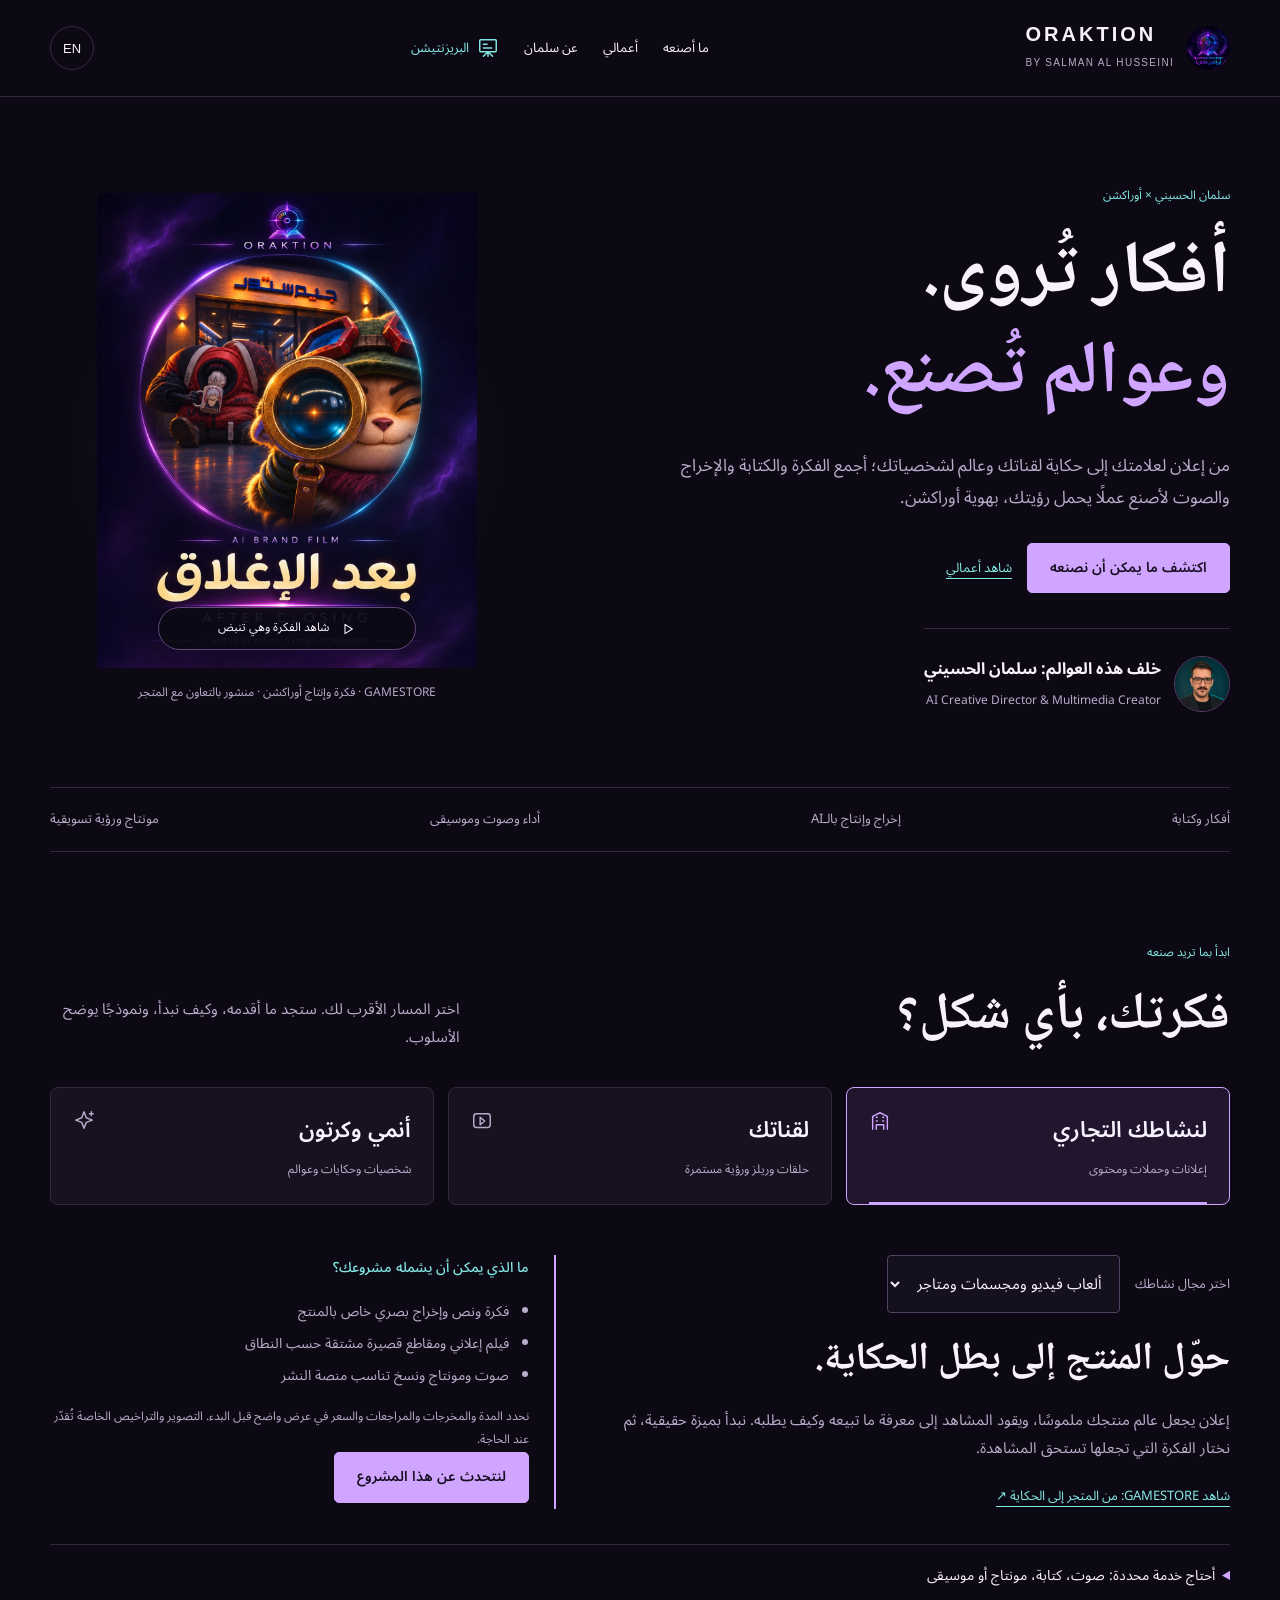
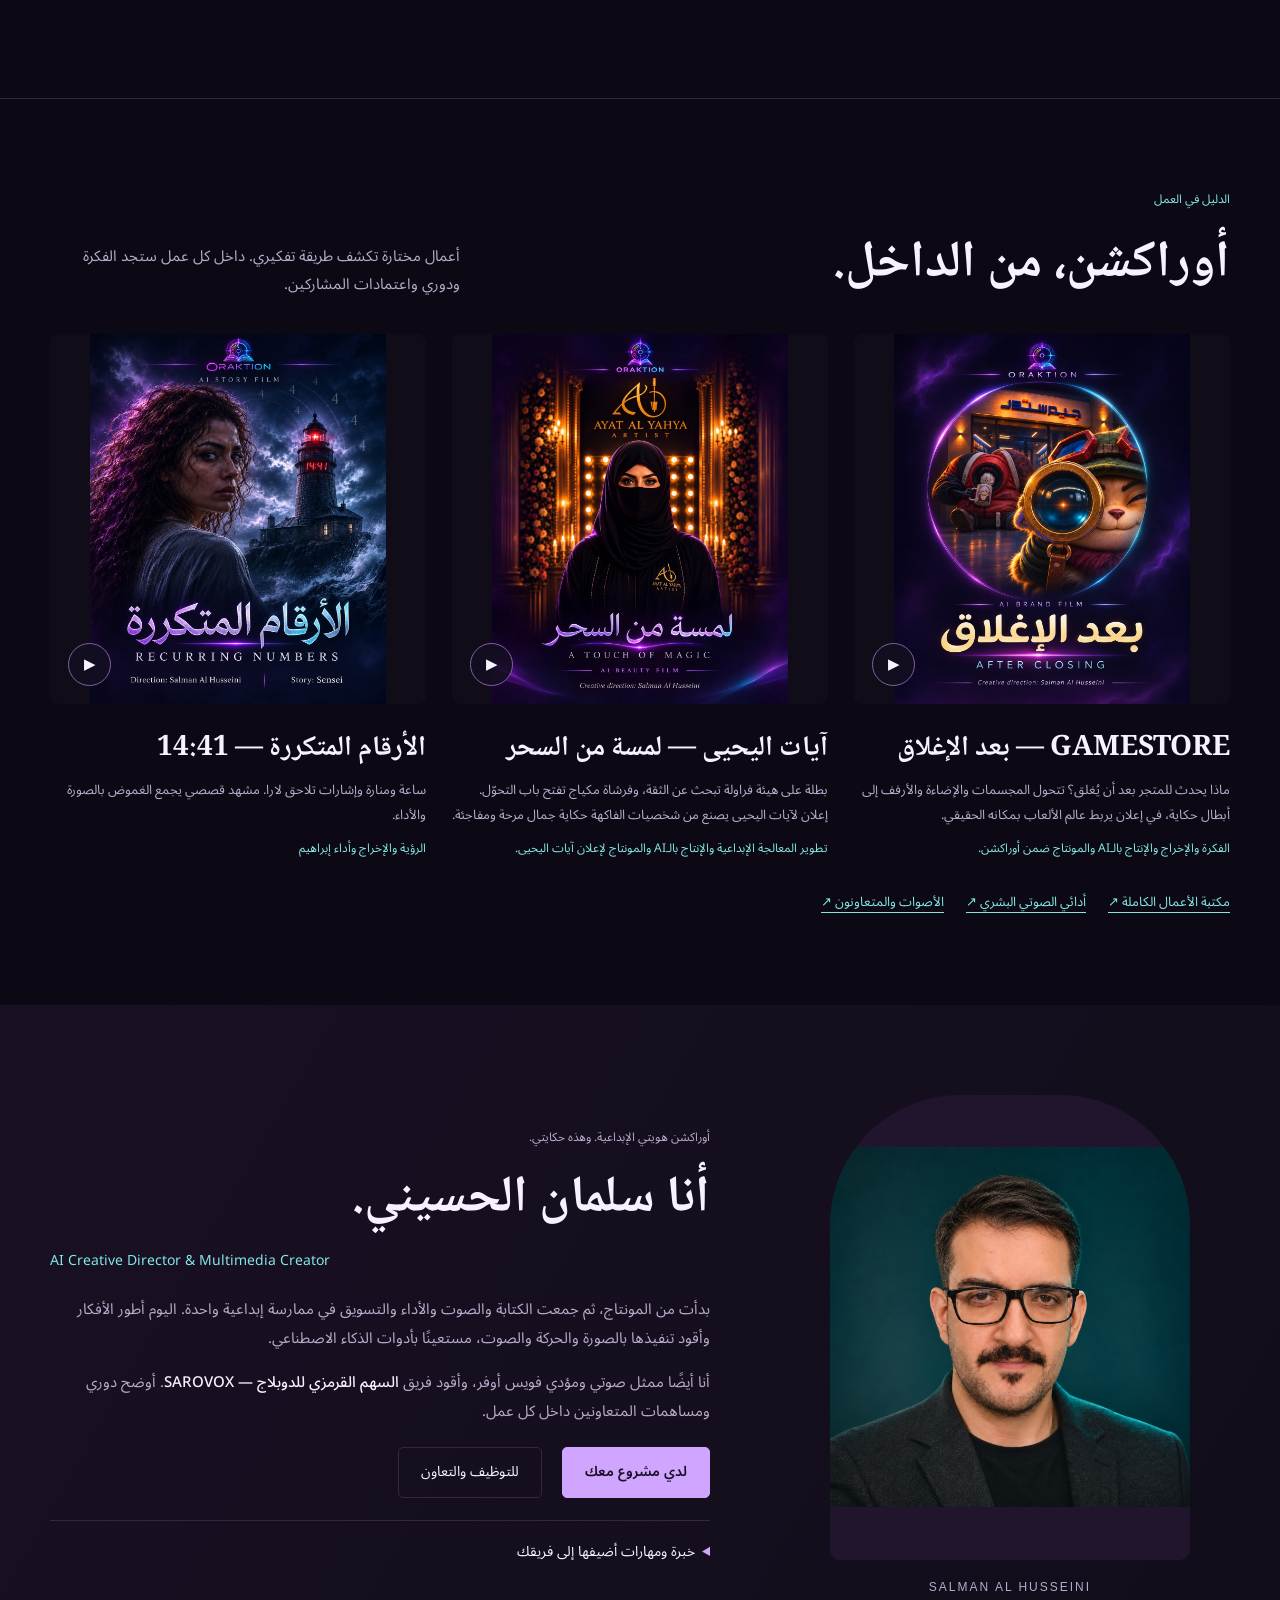
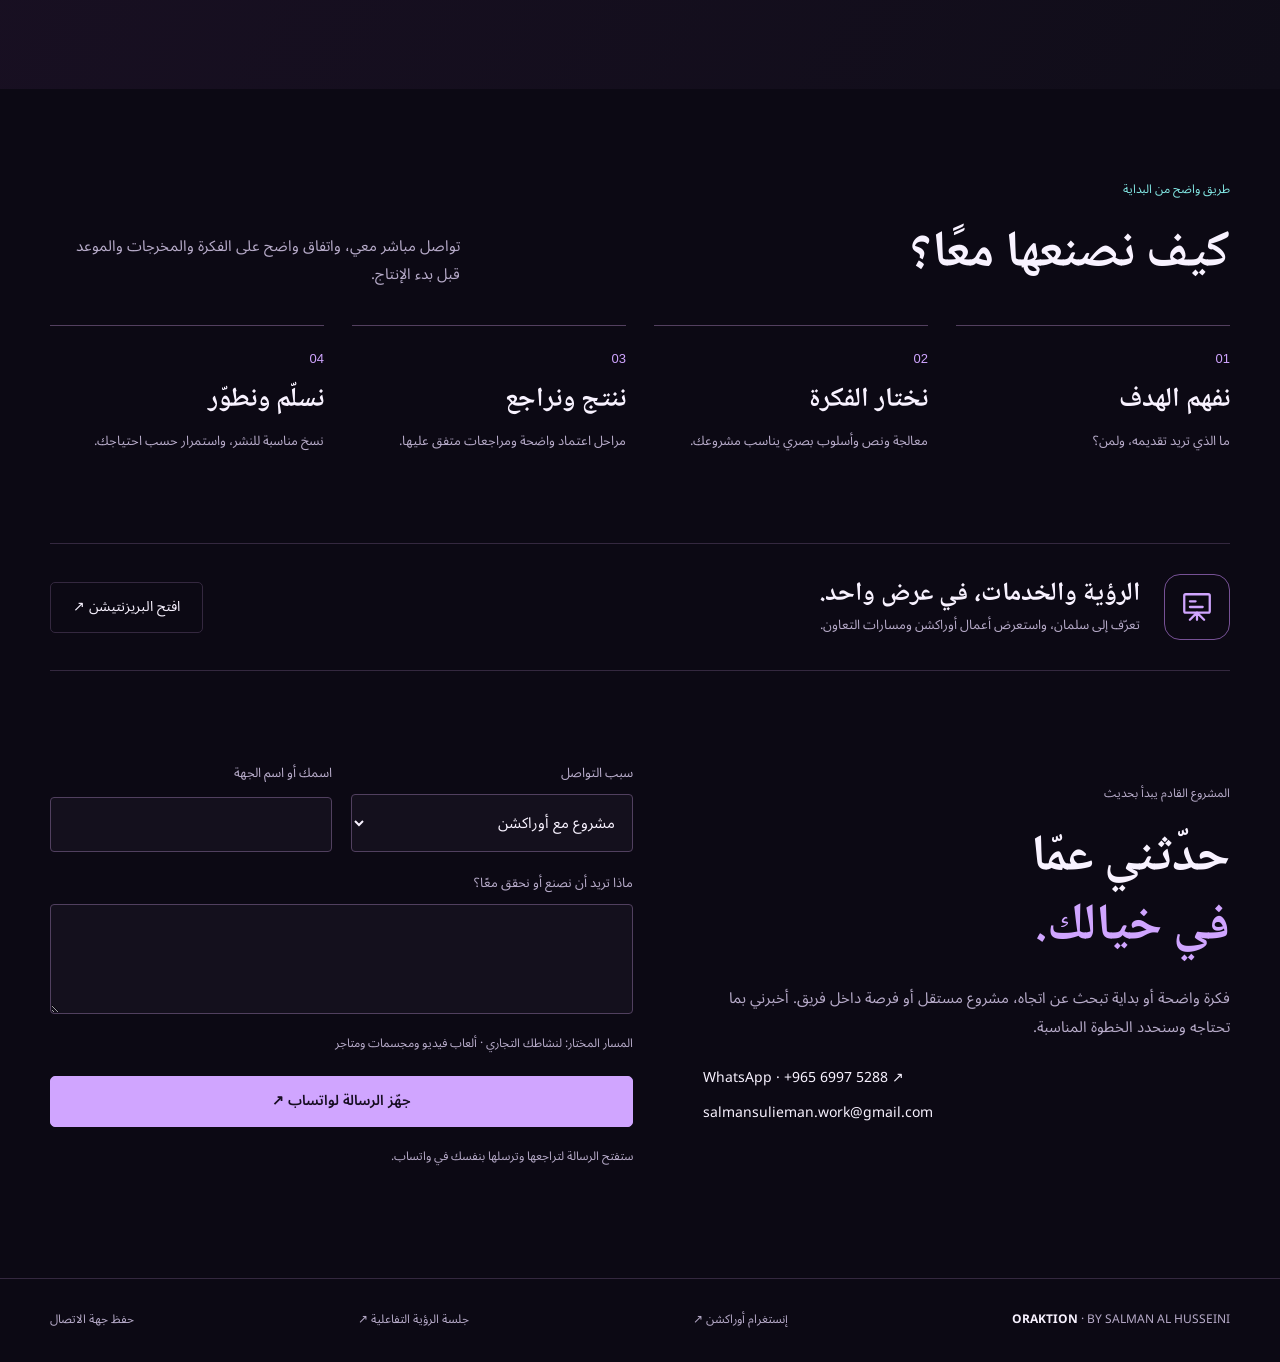
==== commit d5b1aa06: "Balance Salman portfolio and ORAKTION services with clear paths and presentation" ====
--- a/index.html
+++ b/index.html
@@ -1 +1,13 @@
-<!doctype html><html lang="ar" dir="rtl"><head><meta charset="utf-8"><meta name="viewport" content="width=device-width,initial-scale=1"><meta name="theme-color" content="#090714"><title>Salman Al Husseini | AI Creative Director &amp; Multimedia Creator</title><meta name="description" content="سلمان الحسيني — AI Creative Director &amp; Multimedia Creator. أفكار وقصص وأفلام وإعلانات وصوت وموسيقى بالذكاء الاصطناعي، في عالم أوراكشن."><link rel="icon" href="assets/favicon.svg" type="image/svg+xml"><link rel="stylesheet" href="style.css?v=20261109-approved-covers-2"><link rel="stylesheet" href="arabic-type.css?v=20261109-approved-covers-2"><link rel="stylesheet" href="identity.css?v=20261109-approved-covers-2"><link rel="stylesheet" href="brief.css?v=20261109-approved-covers-2"><link rel="stylesheet" href="curated.css?v=20261109-approved-covers-2"><link rel="stylesheet" href="collections.css?v=20261109-approved-covers-2"><link rel="stylesheet" href="voice-oraktion.css?v=20261109-approved-covers-2"><link rel="stylesheet" href="voice-collaborators.css?v=20261109-approved-covers-2"><meta property="og:title" content="Salman Al Husseini | AI Creative Director &amp; Multimedia Creator"><meta property="og:description" content="نخلق الفكرة. ونُخرج الدهشة. إعلانات سينمائية وعوالم بصرية من أوراكشن."><meta property="og:url" content="https://salman-creative-work.github.io/"><meta property="og:image" content="https://salman-creative-work.github.io/assets/oraktion-gamestore-cover-v2.jpg"><meta property="og:type" content="website"><link rel="stylesheet" href="approved-covers.css?v=20261109-approved-covers-2"></head><body><a data-ar="تجاوز إلى المحتوى" data-en="Skip to content" class="skip" href="#main">تجاوز إلى المحتوى</a><nav class="nav" aria-label="Main navigation"><a class="brand" href="#"><img src="assets/oraktion-official-logo.jpg" alt="ORAKTION"><span>ORAKTION<small>BY SALMAN AL HUSSEINI</small></span></a><div class="navlinks"><a data-ar="الأعمال" data-en="Selected work" href="#work">الأعمال</a><a data-ar="ماذا نقدّم؟" data-en="What we create" href="#services">ماذا نقدّم؟</a><a data-ar="سلمان" data-en="About Salman" href="#about">سلمان</a><a data-ar="لنصنع فكرة" data-en="Start a project" href="#brief">لنصنع فكرة</a></div><button id="language" aria-label="Switch to English">EN</button></nav><main id="main"><section class="hero"><div class="hero-art"><img id="hero-image" src="assets/oraktion-gamestore-cover-v2.jpg" alt="Game Store — بعد الإغلاق" fetchpriority="high"><div class="hero-shade"></div></div><div class="hero-copy"><a class="creator-signature" href="#about"><img src="assets/portrait.png" alt="" width="48" height="48"><span><strong dir="ltr">Salman Al Husseini</strong><small data-ar="صاحب الرؤية الإبداعية وراء أوراكشن" data-en="THE CREATIVE BEHIND ORAKTION" >صاحب الرؤية الإبداعية وراء أوراكشن</small></span></a><p class="eyebrow professional-title" dir="ltr">AI Creative Director &amp; Multimedia Creator</p><h1><span data-ar="نخلق الفكرة." data-en="We imagine it." >نخلق الفكرة.</span><em data-ar="ونُخرج الدهشة." data-en="We make it cinematic." >ونُخرج الدهشة.</em></h1><p data-ar="أبتكر الأفكار والقصص، وأحوّلها بالـAI إلى أفلام وإعلانات وعوالم بصرية وصوتية. أجمع خبرة المونتاج والصوت وفهم التسويق في أعمال تحمل هوية أوراكشن." data-en="I develop ideas and stories, bringing them to life with AI through films, advertising and visual and sonic worlds. My work brings together editing, sound and marketing under the ORAKTION identity." class="lead">أبتكر الأفكار والقصص، وأحوّلها بالـAI إلى أفلام وإعلانات وعوالم بصرية وصوتية. أجمع خبرة المونتاج والصوت وفهم التسويق في أعمال تحمل هوية أوراكشن.</p><div class="actions"><a data-ar="شاهد ما نصنعه ↓" data-en="Explore the work ↓" class="button primary" href="#work">شاهد ما نصنعه ↓</a><a data-ar="صمّم تصور مشروعك ↙" data-en="Shape your project ↘" class="text-link" href="#brief">صمّم تصور مشروعك ↙</a></div><div class="profile-links"><a class="profile-link" href="#about"><svg viewBox="0 0 24 24" aria-hidden="true" focusable="false"><circle cx="12" cy="8" r="4"/><path d="M4 21v-2a8 8 0 0 1 16 0v2"/></svg><span data-ar="نبذة عني وخبراتي" data-en="About me &amp; my experience">نبذة عني وخبراتي</span></a><a class="profile-link cv-request" href="https://wa.me/96569975288?text=%D9%85%D8%B1%D8%AD%D8%A8%D9%8B%D8%A7%20%D8%B3%D9%84%D9%85%D8%A7%D9%86%D8%8C%20%D8%A3%D8%B1%D8%BA%D8%A8%20%D9%81%D9%8A%20%D8%B7%D9%84%D8%A8%20%D8%B3%D9%8A%D8%B1%D8%AA%D9%83%20%D8%A7%D9%84%D8%B0%D8%A7%D8%AA%D9%8A%D8%A9.%0A%D8%A7%D9%84%D8%AC%D9%87%D8%A9%20%D9%88%D8%A7%D9%84%D8%BA%D8%B1%D8%B6%20%D9%85%D9%86%20%D8%A7%D9%84%D8%B7%D9%84%D8%A8%3A%20%0A%D8%A7%D9%84%D9%84%D8%BA%D8%A9%20%D8%A7%D9%84%D9%85%D9%81%D8%B6%D9%84%D8%A9%3A%20" target="_blank" rel="noopener"><svg viewBox="0 0 24 24" aria-hidden="true" focusable="false"><rect x="3" y="5" width="18" height="14" rx="2"/><path d="m3 6 9 7 9-7"/></svg><span data-ar="راسلني واطلب السيرة" data-en="Contact me to request my CV">راسلني واطلب السيرة</span></a></div></div><button class="hero-film" data-open-work="gamestore"><span class="play">▶</span><span><small data-ar="من أعمال أوراكشن" data-en="FROM ORAKTION" >من أعمال أوراكشن</small><b>Game Store</b><span data-ar="بعد الإغلاق" data-en="After Hours" >بعد الإغلاق</span></span></button><div class="hero-bottom"><span>CONCEPT → DIRECTION → EDIT → SOUND</span><span data-ar="ابدأ بالفكرة. شاهدها تصبح عالمًا." data-en="Start with an idea. Watch it become a world." >ابدأ بالفكرة. شاهدها تصبح عالمًا.</span></div></section><section class="vision-entry" aria-label="جلسة الرؤية / The Vision Session"><p><strong data-ar="جلسة الرؤية" data-en="The Vision Session">جلسة الرؤية</strong><span data-ar="استكشف كيف تتحوّل الفكرة إلى مشهد، واختر مسار مشروعك أو تعرّف إلى مساهمتي داخل فريقك." data-en="Explore how an idea becomes a scene. Follow a path for your project, or discover what I can bring to your team.">استكشف كيف تتحوّل الفكرة إلى مشهد، واختر مسار مشروعك أو تعرّف إلى مساهمتي داخل فريقك.</span></p><a href="vision/" data-vision-link><span data-ar="ادخل جلسة الرؤية ↗" data-en="Enter the Vision Session ↗">ادخل جلسة الرؤية ↗</span></a></section><section id="work" class="section work-section"><div class="section-heading collection-heading"><div><p class="eyebrow" data-ar="01 / أعمال أوراكشن، برؤية سلمان" data-en="01 / ORAKTION WORK, SALMAN’S VISION">01 / أعمال أوراكشن، برؤية سلمان</p><h2  data-ar="مشهد يلهمك.&lt;br&gt;&lt;em&gt;وفكرة تخصّك.&lt;/em&gt;" data-en="A scene to inspire.&lt;br&gt;&lt;em&gt;An idea for you.&lt;/em&gt;">مشهد يلهمك.<br><em>وفكرة تخصّك.</em></h2></div><p  data-ar="شاهد ما يمكن أن تصنعه الفكرة لعلامة أو خدمة أو حكاية. اكتشف اختياراتي الإبداعية، ثم كوّن تصورًا يناسب مشروعك." data-en="Discover what an idea can do for a brand, a service or a story. Explore my creative choices, then shape a direction for your own project.">شاهد ما يمكن أن تصنعه الفكرة لعلامة أو خدمة أو حكاية. اكتشف اختياراتي الإبداعية، ثم كوّن تصورًا يناسب مشروعك.</p></div><p class="collection-label" data-ar="ما الذي تريد أن نصنعه؟" data-en="What would you like to create?">ما الذي تريد أن نصنعه؟</p><div class="collection-paths" role="group" aria-label="Project paths"><button type="button" data-filter="beauty" aria-pressed="false"><small>01 / ORAKTION</small><span  data-ar="التجميل والعلامات" data-en="Beauty &amp; brands">التجميل والعلامات</span></button><button type="button" data-filter="services" aria-pressed="false"><small>02 / ORAKTION</small><span  data-ar="الخدمات والعيادات" data-en="Services &amp; clinics">الخدمات والعيادات</span></button><button type="button" data-filter="worlds" aria-pressed="false"><small>03 / ORAKTION</small><span  data-ar="الحكايات والعوالم" data-en="Stories &amp; worlds">الحكايات والعوالم</span></button><button type="button" data-filter="audio" aria-pressed="false"><small>04 / ORAKTION</small><span  data-ar="أصوات وغناء AI" data-en="AI voices &amp; singing">أصوات وغناء AI</span></button></div><div class="collection-toolbar" role="group" aria-label="Work collection"><button type="button" data-filter="selected" aria-pressed="true" class="active" data-ar="مختارات البداية" data-en="Selected highlights">مختارات البداية</button><button type="button" data-filter="all" aria-pressed="false" data-ar="كل الأفلام والحكايات" data-en="All films &amp; stories">كل الأفلام والحكايات</button></div><p id="collection-note" role="status"></p><div id="cinema-grid" class="cinema-grid"></div><p class="collection-credit" data-ar="&lt;strong&gt;Salman Al Husseini&lt;/strong&gt; — من تطوير الفكرة إلى إخراج الصورة والصوت. مساهماتي وأسماء المتعاونين موضحة داخل كل عمل." data-en="&lt;strong&gt;Salman Al Husseini&lt;/strong&gt; — from concept development to picture and sound direction. My contributions and collaborators are credited with each work."><strong>Salman Al Husseini</strong> — من تطوير الفكرة إلى إخراج الصورة والصوت. مساهماتي وأسماء المتعاونين موضحة داخل كل عمل.</p><a class="account-link" href="https://www.instagram.com/oraktion.ai/" target="_blank" rel="noopener"><span  data-ar="استكشف عالم أوراكشن" data-en="Explore the ORAKTION world">استكشف عالم أوراكشن</span><span>@oraktion.ai ↗</span></a></section><section id="services" class="section services-section"><div class="section-heading"><div><p data-ar="02 / من المشاهدة إلى مشروعك" data-en="02 / FROM INSPIRATION TO YOUR PROJECT" class="eyebrow">02 / من المشاهدة إلى مشروعك</p><h2 data-ar="ماذا نصنع&lt;br&gt;&lt;em&gt;لك؟&lt;/em&gt;" data-en="What can we&lt;br&gt;&lt;em&gt;create for you?&lt;/em&gt;" >ماذا نصنع<br><em>لك؟</em></h2></div><p data-ar="أخبرنا بما تريد أن يراه جمهورك ويشعر به. نصنع الفكرة، ثم نختار لها لغة الصورة والحركة والصوت." data-en="Tell us what you want your audience to see and feel. We develop the idea, then find its visual language, motion and sound." >أخبرنا بما تريد أن يراه جمهورك ويشعر به. نصنع الفكرة، ثم نختار لها لغة الصورة والحركة والصوت.</p></div><div class="service-selector" role="tablist" aria-label="Choose a creative service"><button id="service-tab-0" role="tab" aria-selected="true" aria-controls="service-panel" data-service="0" tabindex="0"><span>01</span><span data-ar="أفلام وإعلانات بالـAI" data-en="AI Films &amp; Advertising" >أفلام وإعلانات بالـAI</span></button><button id="service-tab-1" role="tab" aria-selected="false" aria-controls="service-panel" data-service="1" tabindex="-1"><span>02</span><span data-ar="قصص وعوالم بالـAI" data-en="AI Stories &amp; Worlds" >قصص وعوالم بالـAI</span></button><button id="service-tab-2" role="tab" aria-selected="false" aria-controls="service-panel" data-service="2" tabindex="-1"><span>03</span><span data-ar="أصوات وأداء" data-en="Voice &amp; Performance" >أصوات وأداء</span></button><button id="service-tab-3" role="tab" aria-selected="false" aria-controls="service-panel" data-service="3" tabindex="-1"><span>04</span><span data-ar="موسيقى وألحان بالـAI" data-en="AI Music &amp; Melodies" >موسيقى وألحان بالـAI</span></button><button id="service-tab-4" role="tab" aria-selected="false" aria-controls="service-panel" data-service="4" tabindex="-1"><span>05</span><span data-ar="مونتاج وإشراف إبداعي" data-en="Editing &amp; Creative Supervision" >مونتاج وإشراف إبداعي</span></button><button id="service-tab-5" role="tab" aria-selected="false" aria-controls="service-panel" data-service="5" tabindex="-1"><span>06</span><span data-ar="محتوى وتسويق" data-en="Content &amp; Marketing" >محتوى وتسويق</span></button></div><div id="service-panel" class="service-panel" role="tabpanel" aria-labelledby="service-tab-0"><div><p id="service-kicker" class="eyebrow"></p><h3 id="service-title"></h3><p id="service-copy"></p></div><div><ul id="service-list"></ul><a id="service-cta" class="button primary" href="#brief" data-start-brief="film"></a></div></div></section><section id="brief" class="section brief-section" aria-label="Creative project brief"><div id="creative-brief"></div></section><section class="section craft-section"><div class="section-heading"><div><p data-ar="03 / الدقة التي تصنع الفرق" data-en="03 / THE CRAFT BEHIND THE FRAME" class="eyebrow">03 / الدقة التي تصنع الفرق</p><h2 data-ar="الدهشة تبدأ بفكرة.&lt;br&gt;وتكتمل بالتفاصيل." data-en="The idea starts it.&lt;br&gt;The details make it." >الدهشة تبدأ بفكرة.<br>وتكتمل بالتفاصيل.</h2></div><p data-ar="الصورة الجميلة بداية. الإخراج يجمعها في مشهد له مقصد: شخصية واضحة، ضوء يخدم المزاج، حركة مترابطة، وإيقاع يمنح الحكاية نبضها." data-en="A beautiful image is a beginning. Direction turns images into a purposeful scene: a clear character, considered light, coherent motion and an edit that gives the story its pulse." >الصورة الجميلة بداية. الإخراج يجمعها في مشهد له مقصد: شخصية واضحة، ضوء يخدم المزاج، حركة مترابطة، وإيقاع يمنح الحكاية نبضها.</p></div><div class="craft-grid"><article><span>01</span><h3 data-ar="فكرة لها مقصد" data-en="An idea with intent" >فكرة لها مقصد</h3><p data-ar="نبدأ بالمنتج والجمهور والرسالة؛ ثم نكتب الفكرة والنص ونبني اتجاهها البصري." data-en="We begin with the product, audience and message, then develop the concept, script and visual direction." >نبدأ بالمنتج والجمهور والرسالة؛ ثم نكتب الفكرة والنص ونبني اتجاهها البصري.</p></article><article><span>02</span><h3 data-ar="عالم متماسك" data-en="A coherent world" >عالم متماسك</h3><p data-ar="نراجع تفاصيل الشخصيات والبيئة والإضاءة، ونختار اللقطات التي تنتمي إلى الحكاية." data-en="We review characters, environments and lighting, choosing the shots that belong to the story." >نراجع تفاصيل الشخصيات والبيئة والإضاءة، ونختار اللقطات التي تنتمي إلى الحكاية.</p></article><article><span>03</span><h3 data-ar="إيقاع وصوت" data-en="Pacing and sound" >إيقاع وصوت</h3><p data-ar="المونتاج والمؤثرات والموسيقى والأداء الصوتي تعمل معًا لتوجيه الإحساس." data-en="Editing, effects, music and voice work together to shape the experience." >المونتاج والمؤثرات والموسيقى والأداء الصوتي تعمل معًا لتوجيه الإحساس.</p></article><article><span>04</span><h3 data-ar="صيغة تناسب جمهورك" data-en="Made for your audience" >صيغة تناسب جمهورك</h3><p data-ar="نكيّف العرض ومقاساته مع منصة النشر، ونربط التنفيذ بهدف المحتوى." data-en="We adapt the format to its publishing platform and connect the execution to the content’s purpose." >نكيّف العرض ومقاساته مع منصة النشر، ونربط التنفيذ بهدف المحتوى.</p></article></div></section><section id="stories" class="section stories-section"><div class="section-heading"><div><p data-ar="04 / ما وراء الإعلان" data-en="04 / BEYOND THE AD" class="eyebrow">04 / ما وراء الإعلان</p><h2 data-ar="حكايات وعوالم&lt;br&gt;أصنعها." data-en="Stories and worlds&lt;br&gt;I bring to life." >حكايات وعوالم<br>أصنعها.</h2></div><p data-ar="قصص فانتازيا وأعمال مرئية منشورة على أوراكشن؛ مساحة تتسع فيها الأفكار وتتحول إلى حكايات وعوالم." data-en="Fantasy stories and visual work on ORAKTION: a space for ideas to grow into stories and worlds." >قصص فانتازيا وأعمال مرئية منشورة على أوراكشن؛ مساحة تتسع فيها الأفكار وتتحول إلى حكايات وعوالم.</p></div><div id="story-grid" class="story-grid"></div></section><section id="ai-audio" class="section ai-audio-section"><div class="section-heading"><div><p class="eyebrow" data-ar="05 / الصوت والغناء بالـAI" data-en="05 / AI VOICE &amp; SINGING">05 / الصوت والغناء بالـAI</p><h2  data-ar="للحكاية صوت.&lt;br&gt;&lt;em&gt;وللفكرة لحن.&lt;/em&gt;" data-en="A voice for the story.&lt;br&gt;&lt;em&gt;A melody for the idea.&lt;/em&gt;">للحكاية صوت.<br><em>وللفكرة لحن.</em></h2></div><p  data-ar="نماذج لسرد فصيح بأصوات AI مدرّبة لأداء النصوص، وغناء بالذكاء الاصطناعي. يتضح مع كل نموذج كيف وجّهت النص والصوت والمشهد، وأين شارك الأداء البشري." data-en="Examples of fluent Modern Standard Arabic narration with AI voices trained for text delivery, and AI singing. Each example explains my direction and distinguishes any human performances.">نماذج لسرد فصيح بأصوات AI مدرّبة لأداء النصوص، وغناء بالذكاء الاصطناعي. يتضح مع كل نموذج كيف وجّهت النص والصوت والمشهد، وأين شارك الأداء البشري.</p></div><div id="ai-audio-grid"></div></section><section id="about" class="section about-section"><div class="about-portrait"><img src="assets/portrait.png" alt="سلمان الحسيني / Salman Al Husseini" loading="lazy"><span>SALMAN<br>AL HUSSEINI</span></div><div class="about-copy"><p data-ar="06 / سلمان، وراء الفكرة والتفاصيل" data-en="06 / SALMAN, BEHIND THE IDEA AND THE DETAILS" class="eyebrow">06 / سلمان، وراء الفكرة والتفاصيل</p><h2 data-ar="سلمان الحسيني" data-en="Salman Al Husseini" >سلمان الحسيني</h2><p class="about-lead professional-title" dir="ltr">AI Creative Director &amp; Multimedia Creator</p><p data-ar="بدأت رحلتي الإبداعية من المونتاج، وطوّرت خبرتي في الصوت والأداء والتسويق والكتابة. اليوم أبتكر الأفكار والقصص، وأحوّلها بالذكاء الاصطناعي إلى أفلام وإعلانات وأصوات وألحان." data-en="I began my creative journey in video editing and developed my practice across sound, performance, marketing and writing. Today, I create ideas and stories, using AI to bring them to life as films, advertising, voices and music." >بدأت رحلتي الإبداعية من المونتاج، وطوّرت خبرتي في الصوت والأداء والتسويق والكتابة. اليوم أبتكر الأفكار والقصص، وأحوّلها بالذكاء الاصطناعي إلى أفلام وإعلانات وأصوات وألحان.</p><p data-ar="تدعم رؤيتي الإخراجية خبرتي كممثل صوتي ومؤدّي فويس أوفر؛ من بناء الشخصية ونبرة الإلقاء إلى إيقاع المشهد. وأقود فريق السهم القرمزي للدوبلاج، مع الإشراف على الأداء ومراجعة تفاصيل العمل." data-en="My experience as a voice actor and voice-over artist informs my creative direction, from character and delivery to the rhythm of a scene. I also lead Scarlet Arrow Dubbing (SAROVOX), supervising performances and reviewing the details of the work." >تدعم رؤيتي الإخراجية خبرتي كممثل صوتي ومؤدّي فويس أوفر؛ من بناء الشخصية ونبرة الإلقاء إلى إيقاع المشهد. وأقود فريق السهم القرمزي للدوبلاج، مع الإشراف على الأداء ومراجعة تفاصيل العمل.</p><p data-ar="أجمع الإخراج والمونتاج والمعالجة الصوتية مع الكتابة والتدقيق بالعربية الفصحى وفهم التسويق. أوراكشن هي العالم الذي تتجسد فيه هذه الرؤية، من ابتكار الفكرة إلى مراجعة صورتها النهائية." data-en="I bring together direction, editing and audio production with Modern Standard Arabic writing, language editing and marketing insight. ORAKTION is where this vision takes shape, from the first idea to the final review." >أجمع الإخراج والمونتاج والمعالجة الصوتية مع الكتابة والتدقيق بالعربية الفصحى وفهم التسويق. أوراكشن هي العالم الذي تتجسد فيه هذه الرؤية، من ابتكار الفكرة إلى مراجعة صورتها النهائية.</p><div class="skill-tags"><span>AI CREATIVE DIRECTION</span><span>ADOBE PREMIERE PRO</span><span>CAPCUT</span><span>SOUND PRODUCTION</span><span>VOICE ACTING &amp; VOICE-OVER</span><span>ARABIC WRITING &amp; EDITING</span><span>TEAM SUPERVISION</span><span>MARKETING STRATEGY</span></div><a data-ar="استمع إلى نماذج أدائي الصوتي ↙" data-en="Explore my voice performances ↘" href="#voice" class="text-link voice-proof-link">استمع إلى نماذج أدائي الصوتي ↙</a><div class="profile-links"><a class="profile-link cv-request" href="https://wa.me/96569975288?text=%D9%85%D8%B1%D8%AD%D8%A8%D9%8B%D8%A7%20%D8%B3%D9%84%D9%85%D8%A7%D9%86%D8%8C%20%D8%A3%D8%B1%D8%BA%D8%A8%20%D9%81%D9%8A%20%D8%B7%D9%84%D8%A8%20%D8%B3%D9%8A%D8%B1%D8%AA%D9%83%20%D8%A7%D9%84%D8%B0%D8%A7%D8%AA%D9%8A%D8%A9.%0A%D8%A7%D9%84%D8%AC%D9%87%D8%A9%20%D9%88%D8%A7%D9%84%D8%BA%D8%B1%D8%B6%20%D9%85%D9%86%20%D8%A7%D9%84%D8%B7%D9%84%D8%A8%3A%20%0A%D8%A7%D9%84%D9%84%D8%BA%D8%A9%20%D8%A7%D9%84%D9%85%D9%81%D8%B6%D9%84%D8%A9%3A%20" target="_blank" rel="noopener"><svg viewBox="0 0 24 24" aria-hidden="true" focusable="false"><rect x="3" y="5" width="18" height="14" rx="2"/><path d="m3 6 9 7 9-7"/></svg><span data-ar="راسلني واطلب السيرة" data-en="Contact me to request my CV">راسلني واطلب السيرة</span></a></div><p class="cv-availability" data-ar="السيرة الذاتية متاحة عند الطلب عبر التواصل المباشر." data-en="My CV is available on request through direct contact.">السيرة الذاتية متاحة عند الطلب عبر التواصل المباشر.</p><details class="experience"><summary><span data-ar="خبرة تسويقية تدعم الفكرة الإبداعية" data-en="Marketing experience behind the creative work" >خبرة تسويقية تدعم الفكرة الإبداعية</span></summary><p data-ar="شركة براند للدعاية والإعلان، 2014–2021. تسويق تطبيقَي Tender Square ومناسباتي، مع تسجيل 200 شركة خلال عقد شهر واحد لتطبيق Tender Square. قيادة حملات إعلانية لمرشحين والتنسيق الإعلامي، وإدارة النشر وحسابات التواصل وخطط المحتوى المبنية على دراسة السوق والجمهور وفهم خوارزميات المنصات." data-en="Brand Advertising, 2014–2021. Marketing for Tender Square and Monasbati, including 200 company registrations during a one-month Tender Square contract. Advertising campaigns for candidates, media coordination, social publishing and account management, with content plans informed by market and audience research and platform algorithms." >شركة براند للدعاية والإعلان، 2014–2021. تسويق تطبيقَي Tender Square ومناسباتي، مع تسجيل 200 شركة خلال عقد شهر واحد لتطبيق Tender Square. قيادة حملات إعلانية لمرشحين والتنسيق الإعلامي، وإدارة النشر وحسابات التواصل وخطط المحتوى المبنية على دراسة السوق والجمهور وفهم خوارزميات المنصات.</p><p data-ar="العربية الفصحى بطلاقة. اجتياز المستوى الخامس في بوابة الجامعة الأردنية. دورة Photoshop بتقدير ممتاز، 2024. الثانوية العامة، القسم العلمي، 2008." data-en="Fluent Modern Standard Arabic. Completed English Level 5 at JU Gate Academy. Photoshop course, Excellent grade, 2024. General Secondary Certificate, Science, 2008." >العربية الفصحى بطلاقة. اجتياز المستوى الخامس في بوابة الجامعة الأردنية. دورة Photoshop بتقدير ممتاز، 2024. الثانوية العامة، القسم العلمي، 2008.</p></details></div></section><section id="voice" class="section voice-section"><div class="section-heading"><div><img class="section-logo" src="assets/oraktion-official-logo.jpg" alt="ORAKTION" loading="lazy"><p data-ar="07 / الصوت الذي يكمّل المشهد" data-en="07 / THE VOICE BEHIND THE SCENE" class="eyebrow">07 / الصوت الذي يكمّل المشهد</p><h2 data-ar="صوت بشري واحد،&lt;br&gt;&lt;em&gt;بأداء يتغيّر مع الشخصية.&lt;/em&gt;" data-en="One human voice,&lt;br&gt;&lt;em&gt;shaped by each character.&lt;/em&gt;" >صوت بشري واحد،<br><em>بأداء يتغيّر مع الشخصية.</em></h2></div><p data-ar="صوتي في شخصيات بشرية وأنمي وكرتون وألعاب، إلى جانب التعليق والمناسبات. اختر النوع واستمع إلى اختلاف النبرة والشخصية؛ مساهماتي واعتمادات فريق السهم القرمزي موضحة مع كل عمل." data-en="My voice in live-action characters, anime, animation and games, alongside voice-over and occasions. Choose a type and hear how the tone changes with each character. My contributions and Scarlet Arrow collaborators are credited with every work." >صوتي في شخصيات بشرية وأنمي وكرتون وألعاب، إلى جانب التعليق والمناسبات. اختر النوع واستمع إلى اختلاف النبرة والشخصية؛ مساهماتي واعتمادات فريق السهم القرمزي موضحة مع كل عمل.</p></div><div id="voice-grid" class="voice-grid"></div><a data-ar="لنصنع أداءً يناسب مشروعك ↙" data-en="Find the voice for your project ↘" class="text-link voice-project-link" href="#brief" data-start-brief="voice">لنصنع أداءً يناسب مشروعك ↙</a><a class="account-link" href="https://www.instagram.com/sarovox/" target="_blank" rel="noopener"><span data-ar="استكشف السهم القرمزي" data-en="Explore Scarlet Arrow" >استكشف السهم القرمزي</span><span>@sarovox ↗</span></a></section><section id="collaborators" class="section voice-collaborators-section" aria-labelledby="collaborators-title"><div id="voice-collaborators"></div></section><section id="contact" class="section contact"><div class="contact-orbit" aria-hidden="true">O</div><p data-ar="لنبدأ بحكايتك أنت" data-en="LET’S START WITH YOUR STORY" class="eyebrow">لنبدأ بحكايتك أنت</p><h2 data-ar="لديك مشروع.&lt;br&gt;&lt;em&gt;لنخلق فكرته.&lt;/em&gt;" data-en="You have a project.&lt;br&gt;&lt;em&gt;Let’s find its idea.&lt;/em&gt;" >لديك مشروع.<br><em>لنخلق فكرته.</em></h2><p data-ar="منتج، خدمة، عالم خيالي، أو فكرة لم تجد صورتها بعد. أرسل وصفًا بسيطًا لما تريد تقديمه ولمن؛ ومن هنا تبدأ الحكاية." data-en="A product, a service, an imagined world or an idea still looking for its form. Tell us what you want to present and who it is for. That’s where the story begins." >منتج، خدمة، عالم خيالي، أو فكرة لم تجد صورتها بعد. أرسل وصفًا بسيطًا لما تريد تقديمه ولمن؛ ومن هنا تبدأ الحكاية.</p><div class="actions"><a data-ar="ابدأ تصور مشروعك" data-en="Shape your project" class="button primary" href="#brief">ابدأ تصور مشروعك</a><a data-ar="ابدأ الحديث عبر واتساب ↗" data-en="Start a conversation on WhatsApp ↗" class="button primary" href="https://wa.me/96569975288" target="_blank" rel="noopener">ابدأ الحديث عبر واتساب ↗</a><a class="text-link email" href="mailto:salmansulieman.work@gmail.com">salmansulieman.work@gmail.com</a></div><a class="phone" href="tel:+96569975288" dir="ltr">+965 6997 5288</a><div class="footerline"><div class="footer-brand">ORAKTION<span>SALMAN CREATIVE WORK</span></div><div class="footer-share"><button id="share-portfolio"><span data-ar="شارك المعرض ↗" data-en="Share portfolio ↗" >شارك المعرض ↗</span></button><button id="copy-portfolio"><span data-ar="نسخ الرابط" data-en="Copy link" >نسخ الرابط</span></button><a href="assets/Salman_Al_Husseini.vcf" download><span data-ar="حفظ جهة الاتصال" data-en="Save contact" >حفظ جهة الاتصال</span></a><span id="share-status" role="status"></span><input id="share-url" readonly hidden aria-label="Portfolio link"></div><a class="qr-link" href="assets/qr.svg" download><img src="assets/qr.svg" alt="رمز QR لمعرض الأعمال / Portfolio QR" loading="lazy"><span data-ar="خذ الإبداع معك" data-en="Take the work with you" >خذ الإبداع معك</span></a></div></section></main><dialog id="work-dialog" aria-labelledby="dialog-title"><div class="dialog-bar"><span>ORAKTION / SELECTED WORK</span><button id="close-work" aria-label="إغلاق / Close">×</button></div><div class="case-mode-bar"><button type="button" data-case-mode="watch" aria-pressed="true" data-ar="شاهد الفيلم" data-en="Watch the film">شاهد الفيلم</button><button type="button" data-case-mode="idea" aria-pressed="false" data-ar="اكتشف الفكرة" data-en="Explore the idea">اكتشف الفكرة</button><button type="button" id="dialog-project" data-ar="هذا الأسلوب لمشروعي" data-en="This approach for my project">هذا الأسلوب لمشروعي</button></div><div class="dialog-body"><div class="dialog-screen"><div id="dialog-media" tabindex="-1"></div><a id="dialog-external" target="_blank" rel="noopener"><span data-ar="شاهد العمل كاملًا على إنستغرام ↗" data-en="Watch the full work on Instagram ↗" >شاهد العمل كاملًا على إنستغرام ↗</span></a></div><div class="dialog-copy"><p id="dialog-kind" class="eyebrow"></p><h2 id="dialog-title" tabindex="-1"></h2><p id="dialog-badge" class="concept-badge" hidden></p><div class="case-point"><h3><span data-ar="الفكرة" data-en="The idea" >الفكرة</span></h3><p id="dialog-idea"></p></div><div class="case-point"><h3><span data-ar="عين على التفاصيل" data-en="An eye for detail" >عين على التفاصيل</span></h3><p id="dialog-detail"></p></div><div class="case-point"><h3><span data-ar="ما الذي يمكن أن تصنعه لعلامتك؟" data-en="What could this do for your brand?" >ما الذي يمكن أن تصنعه لعلامتك؟</span></h3><p id="dialog-use"></p></div><div class="case-point"><h3  data-ar="مساهمتي في العمل" data-en="My contribution">مساهمتي في العمل</h3><p id="dialog-role"></p></div><p id="dialog-note" class="work-note"></p></div></div><div class="dialog-footer"><button id="previous-work"><span data-ar="العمل السابق" data-en="Previous work" >العمل السابق</span></button><span id="dialog-position"></span><button id="next-work"><span data-ar="العمل التالي" data-en="Next work" >العمل التالي</span></button></div></dialog><script src="data.js?v=20261109-approved-covers-2"></script><script src="app.js?v=20261109-approved-covers-2"></script><script src="curated.js?v=20261109-approved-covers-2"></script><script src="showcase.js?v=20261109-approved-covers-2"></script><script src="brief.js?v=20261109-approved-covers-2"></script><script src="collaborators-data.js?v=20261109-approved-covers-2"></script><script src="voice-collaborators.js?v=20261109-approved-covers-2"></script></body></html>+<!doctype html><html lang="ar" dir="rtl"><head><meta charset="utf-8"><meta name="viewport" content="width=device-width,initial-scale=1"><meta name="theme-color" content="#0c0914"><title>سلمان الحسيني × ORAKTION | أفكار وأفلام وعوالم إبداعية</title><meta name="description" content="سلمان الحسيني، المبدع وراء أوراكشن. استكشف أعمالي وخدمات الأفلام والإعلانات والقنوات والأنمي والصوت، وتواصل لمشروع أو فرصة توظيف."><link rel="canonical" href="https://salman-creative-work.github.io/"><link rel="icon" href="assets/favicon.svg" type="image/svg+xml"><meta property="og:title" content="Salman Al Husseini × ORAKTION"><meta property="og:description" content="أفكار تُروى، وعوالم تُصنع. أعمال أوراكشن والخدمات والخبرة الإبداعية لسلمان الحسيني."><meta property="og:image" content="https://salman-creative-work.github.io/assets/oraktion-gamestore-cover-v2.jpg"><meta property="og:url" content="https://salman-creative-work.github.io/"><meta property="og:type" content="website"><link rel="stylesheet" href="home.css?v=20261109-home-1"></head><body>
+<a class="skip" href="#main"><span data-ar="تجاوز إلى المحتوى" data-en="Skip to content" >تجاوز إلى المحتوى</span></a>
+<header class="site-nav"><div class="shell nav-inner"><a class="brand" href="./"><img src="assets/oraktion-official-logo.jpg" alt=""><span><strong dir="ltr">ORAKTION</strong><small dir="ltr">BY SALMAN AL HUSSEINI</small></span></a><nav class="nav-links" aria-label="التنقل الرئيسي / Main navigation"><a href="#services" class="" ><span data-ar="ما أصنعه" data-en="What I create" >ما أصنعه</span></a><a href="#work" class="" ><span data-ar="أعمالي" data-en="My work" >أعمالي</span></a><a href="#about" class="" ><span data-ar="عن سلمان" data-en="About Salman" >عن سلمان</span></a><a href="presentation/" class="deck-link" data-local-link><svg viewBox="0 0 24 24" aria-hidden="true"><rect x="3" y="3" width="18" height="13" rx="1"/><path d="M12 16v5m-5 0 5-5 5 5M7 8h4m-4 4h9"/></svg><span data-ar="البريزنتيشن" data-en="Presentation" >البريزنتيشن</span></a></nav><button class="language" id="language" aria-label="Switch to English">EN</button></div></header>
+<main id="main"><section class="shell hero"><div><p class="eyebrow"><span data-ar="سلمان الحسيني × أوراكشن" data-en="SALMAN AL HUSSEINI × ORAKTION" >سلمان الحسيني × أوراكشن</span></p><h1><span data-ar="أفكار تُروى.&lt;br&gt;&lt;em&gt;وعوالم تُصنع.&lt;/em&gt;" data-en="Ideas worth telling.&lt;br&gt;&lt;em&gt;Worlds worth creating.&lt;/em&gt;" >أفكار تُروى.<br><em>وعوالم تُصنع.</em></span></h1><p data-ar="من إعلان لعلامتك إلى حكاية لقناتك وعالم لشخصياتك؛ أجمع الفكرة والكتابة والإخراج والصوت لأصنع عملًا يحمل رؤيتك، بهوية أوراكشن." data-en="From a film for your brand to a story for your channel or a world for your characters. I bring together concepts, writing, direction and sound to bring your vision to life through ORAKTION." class="lead">من إعلان لعلامتك إلى حكاية لقناتك وعالم لشخصياتك؛ أجمع الفكرة والكتابة والإخراج والصوت لأصنع عملًا يحمل رؤيتك، بهوية أوراكشن.</p><div class="actions"><a href="#services" class="button primary" ><span data-ar="اكتشف ما يمكن أن نصنعه" data-en="Explore what we can create" >اكتشف ما يمكن أن نصنعه</span></a><a href="#work" class="text-link" ><span data-ar="شاهد أعمالي" data-en="Watch my work" >شاهد أعمالي</span></a></div><a class="creator-mini" href="#about"><img src="assets/portrait.png" alt="سلمان الحسيني / Salman Al Husseini" width="56" height="56"><span><strong data-ar="خلف هذه العوالم: سلمان الحسيني" data-en="Behind these worlds: Salman Al Husseini" >خلف هذه العوالم: سلمان الحسيني</strong><small dir="ltr">AI Creative Director &amp; Multimedia Creator</small></span></a></div><div class="hero-feature"><button class="hero-poster" data-work="gamestore" aria-label="شاهد GAMESTORE — بعد الإغلاق / Watch After Closing"><img src="assets/oraktion-gamestore-cover-v2.jpg" alt="GAMESTORE — بعد الإغلاق" fetchpriority="high" width="720" height="1080"><span class="play-label"><svg viewBox="0 0 24 24" aria-hidden="true"><path d="m9 5 11 7-11 7Z"/></svg><span data-ar="شاهد الفكرة وهي تنبض" data-en="Watch the idea come alive" >شاهد الفكرة وهي تنبض</span></span></button><p class="hero-caption"><span data-ar="GAMESTORE · فكرة وإنتاج أوراكشن · منشور بالتعاون مع المتجر" data-en="GAMESTORE · Concept &amp; production by ORAKTION · Co-published with the store" >GAMESTORE · فكرة وإنتاج أوراكشن · منشور بالتعاون مع المتجر</span></p></div></section>
+<div class="shell abilities" aria-label="القدرات / Capabilities"><span data-ar="أفكار وكتابة" data-en="Concepts &amp; writing" >أفكار وكتابة</span><span data-ar="إخراج وإنتاج بالـAI" data-en="AI direction &amp; production" >إخراج وإنتاج بالـAI</span><span data-ar="أداء وصوت وموسيقى" data-en="Voice, sound &amp; music" >أداء وصوت وموسيقى</span><span data-ar="مونتاج ورؤية تسويقية" data-en="Editing &amp; marketing insight" >مونتاج ورؤية تسويقية</span></div>
+<section class="shell section" id="services"><div class="section-head"><div><p class="eyebrow"><span data-ar="ابدأ بما تريد صنعه" data-en="START WITH WHAT YOU WANT TO CREATE" >ابدأ بما تريد صنعه</span></p><h2><span data-ar="فكرتك، بأي شكل؟" data-en="What shape is your idea?" >فكرتك، بأي شكل؟</span></h2></div><p data-ar="اختر المسار الأقرب لك. ستجد ما أقدمه، وكيف نبدأ، ونموذجًا يوضح الأسلوب." data-en="Choose a path to see what I offer, how we begin and a relevant example." >اختر المسار الأقرب لك. ستجد ما أقدمه، وكيف نبدأ، ونموذجًا يوضح الأسلوب.</p></div><div class="routes" role="group" aria-label="مسارات المشاريع / Project paths"><button class="route" data-route="business" aria-pressed="true" aria-controls="service-scene"><svg viewBox="0 0 24 24" aria-hidden="true"><path d="M4 21V7l8-4 8 4v14M8 21v-5h8v5M8 8h1m6 0h1m-8 4h1m6 0h1"/></svg><span data-ar="لنشاطك التجاري" data-en="For your business" >لنشاطك التجاري</span><small data-ar="إعلانات وحملات ومحتوى" data-en="Films, campaigns &amp; content" >إعلانات وحملات ومحتوى</small></button><button class="route" data-route="channel" aria-pressed="false" aria-controls="service-scene"><svg viewBox="0 0 24 24" aria-hidden="true"><rect x="3" y="4" width="18" height="15" rx="3"/><path d="m10 8 5 4-5 4Z"/></svg><span data-ar="لقناتك" data-en="For your channel" >لقناتك</span><small data-ar="حلقات وريلز ورؤية مستمرة" data-en="Episodes, Reels &amp; a clear direction" >حلقات وريلز ورؤية مستمرة</small></button><button class="route" data-route="anime" aria-pressed="false" aria-controls="service-scene"><svg viewBox="0 0 24 24" aria-hidden="true"><path d="m12 2 2.5 6.5L21 11l-6.5 2.5L12 20l-2.5-6.5L3 11l6.5-2.5ZM20 2v4m-2-2h4"/></svg><span data-ar="أنمي وكرتون" data-en="Anime &amp; animation" >أنمي وكرتون</span><small data-ar="شخصيات وحكايات وعوالم" data-en="Characters, stories &amp; worlds" >شخصيات وحكايات وعوالم</small></button></div><div id="service-scene" class="service-scene" aria-live="polite"><div class="service-text"><div class="picker"><label for="service-choice" id="choice-label"></label><select id="service-choice"></select></div><h3 id="service-title"></h3><p id="service-description"></p><a id="service-example" class="text-link" href="#work"></a></div><div class="scope"><h4 id="scope-label"></h4><ul id="service-deliverables"></ul><p class="scope-note" id="service-note"></p><a class="button primary" href="#brief" id="route-cta"></a></div></div><details><summary><span data-ar="أحتاج خدمة محددة: صوت، كتابة، مونتاج أو موسيقى" data-en="I need a specific service: voice, writing, editing or music" >أحتاج خدمة محددة: صوت، كتابة، مونتاج أو موسيقى</span></summary><div class="specific-services"><button type="button" data-specific-ar="كتابة وتطوير أفكار" data-specific-en="Writing & concepts"><span data-ar="كتابة وتطوير أفكار" data-en="Writing &amp; concepts" >كتابة وتطوير أفكار</span></button><button type="button" data-specific-ar="فويس أوفر وأداء شخصيات" data-specific-en="Voice-over & character acting"><span data-ar="فويس أوفر وأداء شخصيات" data-en="Voice-over &amp; character acting" >فويس أوفر وأداء شخصيات</span></button><button type="button" data-specific-ar="دوبلاج وإشراف على الأداء" data-specific-en="Dubbing & performance direction"><span data-ar="دوبلاج وإشراف على الأداء" data-en="Dubbing &amp; performance direction" >دوبلاج وإشراف على الأداء</span></button><button type="button" data-specific-ar="مونتاج ومعالجة صوتية" data-specific-en="Editing & audio production"><span data-ar="مونتاج ومعالجة صوتية" data-en="Editing &amp; audio production" >مونتاج ومعالجة صوتية</span></button><button type="button" data-specific-ar="موسيقى وألحان بالـAI" data-specific-en="AI music & melodies"><span data-ar="موسيقى وألحان بالـAI" data-en="AI music &amp; melodies" >موسيقى وألحان بالـAI</span></button><button type="button" data-specific-ar="رؤية وخطة محتوى" data-specific-en="Creative direction & content planning"><span data-ar="رؤية وخطة محتوى" data-en="Creative direction &amp; content planning" >رؤية وخطة محتوى</span></button></div></details></section>
+<section class="section work-section" id="work"><div class="shell"><div class="section-head"><div><p class="eyebrow"><span data-ar="الدليل في العمل" data-en="SEE IT IN THE WORK" >الدليل في العمل</span></p><h2><span data-ar="أوراكشن، من الداخل." data-en="Inside ORAKTION." >أوراكشن، من الداخل.</span></h2></div><p data-ar="أعمال مختارة تكشف طريقة تفكيري. داخل كل عمل ستجد الفكرة ودوري واعتمادات المشاركين." data-en="Selected work that reveals how I think. Each example includes its concept, my role and collaborator credits." >أعمال مختارة تكشف طريقة تفكيري. داخل كل عمل ستجد الفكرة ودوري واعتمادات المشاركين.</p></div><div class="work-grid" id="selected-work"></div><div class="library-links"><a href="work.html#work" class="text-link" data-local-link><span data-ar="مكتبة الأعمال الكاملة ↗" data-en="Full work library ↗" >مكتبة الأعمال الكاملة ↗</span></a><a href="work.html#voice" class="text-link" data-local-link><span data-ar="أدائي الصوتي البشري ↗" data-en="My human voice performances ↗" >أدائي الصوتي البشري ↗</span></a><a href="work.html#collaborators" class="text-link" data-local-link><span data-ar="الأصوات والمتعاونون ↗" data-en="Voices &amp; collaborators ↗" >الأصوات والمتعاونون ↗</span></a></div></div></section>
+<section class="section creator-section" id="about"><div class="shell creator-grid"><div class="creator-image"><img src="assets/portrait.png" alt="سلمان الحسيني / Salman Al Husseini" loading="lazy" width="600" height="750"><small>SALMAN AL HUSSEINI</small></div><div class="creator-copy"><p class="eyebrow"><span data-ar="أوراكشن هويتي الإبداعية. وهذه حكايتي." data-en="ORAKTION IS MY CREATIVE IDENTITY. THIS IS MY STORY." >أوراكشن هويتي الإبداعية. وهذه حكايتي.</span></p><h2><span data-ar="أنا سلمان الحسيني." data-en="I’m Salman Al Husseini." >أنا سلمان الحسيني.</span></h2><p class="role-title">AI Creative Director &amp; Multimedia Creator</p><p data-ar="بدأت من المونتاج، ثم جمعت الكتابة والصوت والأداء والتسويق في ممارسة إبداعية واحدة. اليوم أطور الأفكار وأقود تنفيذها بالصورة والحركة والصوت، مستعينًا بأدوات الذكاء الاصطناعي." data-en="I started in editing and brought writing, sound, performance and marketing into one creative practice. Today, I develop ideas and direct their execution through image, motion and sound, using AI tools." >بدأت من المونتاج، ثم جمعت الكتابة والصوت والأداء والتسويق في ممارسة إبداعية واحدة. اليوم أطور الأفكار وأقود تنفيذها بالصورة والحركة والصوت، مستعينًا بأدوات الذكاء الاصطناعي.</p><p data-ar="أنا أيضًا ممثل صوتي ومؤدي فويس أوفر، وأقود فريق &lt;strong&gt;السهم القرمزي للدوبلاج — SAROVOX&lt;/strong&gt;. أوضح دوري ومساهمات المتعاونين داخل كل عمل." data-en="I am also a voice actor and voice-over artist, and lead &lt;strong&gt;Scarlet Arrow Dubbing — SAROVOX&lt;/strong&gt;. My role and collaborators’ contributions are credited with each work." >أنا أيضًا ممثل صوتي ومؤدي فويس أوفر، وأقود فريق <strong>السهم القرمزي للدوبلاج — SAROVOX</strong>. أوضح دوري ومساهمات المتعاونين داخل كل عمل.</p><div class="creator-links"><a href="#brief" class="button primary" data-intent="project"><span data-ar="لدي مشروع معك" data-en="I have a project for you" >لدي مشروع معك</span></a><a href="#brief" class="button" data-intent="hiring"><span data-ar="للتوظيف والتعاون" data-en="Hiring &amp; collaboration" >للتوظيف والتعاون</span></a></div><details><summary><span data-ar="خبرة ومهارات أضيفها إلى فريقك" data-en="Experience and capabilities I bring to a team" >خبرة ومهارات أضيفها إلى فريقك</span></summary><ul class="experience-list"><li><span data-ar="شركة براند للدعاية والإعلان، 2014–2021: تسويق ومحتوى وحملات وتنسيق إعلامي." data-en="Brand Advertising, 2014–2021: marketing, content, campaigns and media coordination." >شركة براند للدعاية والإعلان، 2014–2021: تسويق ومحتوى وحملات وتنسيق إعلامي.</span></li><li><span data-ar="إخراج إبداعي، مونتاج، معالجة صوتية، أداء شخصيات، وكتابة وتدقيق بالعربية الفصحى." data-en="Creative direction, editing, audio production, character acting, and Modern Standard Arabic writing and language editing." >إخراج إبداعي، مونتاج، معالجة صوتية، أداء شخصيات، وكتابة وتدقيق بالعربية الفصحى.</span></li><li><span data-ar="Adobe Premiere Pro وCapCut، مع أدوات إنتاج الصورة والصوت بالذكاء الاصطناعي." data-en="Adobe Premiere Pro and CapCut, alongside AI image and sound production tools." >Adobe Premiere Pro وCapCut، مع أدوات إنتاج الصورة والصوت بالذكاء الاصطناعي.</span></li></ul><div class="creator-links"><a href="#brief" class="text-link" data-intent="cv"><span data-ar="السيرة الذاتية عند الطلب ↗" data-en="Request my CV ↗" >السيرة الذاتية عند الطلب ↗</span></a><a href="work.html#about" class="text-link" data-local-link><span data-ar="التجربة والخبرة بالتفصيل ↗" data-en="Explore my full background ↗" >التجربة والخبرة بالتفصيل ↗</span></a></div></details></div></div></section>
+<section class="shell section"><div class="section-head"><div><p class="eyebrow"><span data-ar="طريق واضح من البداية" data-en="A CLEAR PATH FROM THE START" >طريق واضح من البداية</span></p><h2><span data-ar="كيف نصنعها معًا؟" data-en="How do we create it together?" >كيف نصنعها معًا؟</span></h2></div><p data-ar="تواصل مباشر معي، واتفاق واضح على الفكرة والمخرجات والموعد قبل بدء الإنتاج." data-en="Work directly with me, with an agreed concept, deliverables and schedule before production begins." >تواصل مباشر معي، واتفاق واضح على الفكرة والمخرجات والموعد قبل بدء الإنتاج.</p></div><div class="journey"><article><span>01</span><h3 data-ar="نفهم الهدف" data-en="Define the goal" >نفهم الهدف</h3><p data-ar="ما الذي تريد تقديمه، ولمن؟" data-en="What are you presenting, and to whom?" >ما الذي تريد تقديمه، ولمن؟</p></article><article><span>02</span><h3 data-ar="نختار الفكرة" data-en="Choose the concept" >نختار الفكرة</h3><p data-ar="معالجة ونص وأسلوب بصري يناسب مشروعك." data-en="A treatment, script and visual direction for your project." >معالجة ونص وأسلوب بصري يناسب مشروعك.</p></article><article><span>03</span><h3 data-ar="ننتج ونراجع" data-en="Produce &amp; review" >ننتج ونراجع</h3><p data-ar="مراحل اعتماد واضحة ومراجعات متفق عليها." data-en="Clear approval stages and an agreed review scope." >مراحل اعتماد واضحة ومراجعات متفق عليها.</p></article><article><span>04</span><h3 data-ar="نسلّم ونطوّر" data-en="Deliver &amp; develop" >نسلّم ونطوّر</h3><p data-ar="نسخ مناسبة للنشر، واستمرار حسب احتياجك." data-en="Ready-to-publish versions and an ongoing plan if needed." >نسخ مناسبة للنشر، واستمرار حسب احتياجك.</p></article></div></section><div class="shell deck-banner" id="presentation"><a class="deck-icon" href="presentation/" data-local-link aria-label="عرض سلمان وأوراكشن / Salman and ORAKTION presentation"><svg viewBox="0 0 24 24" aria-hidden="true"><rect x="3" y="3" width="18" height="13" rx="1"/><path d="M12 16v5m-5 0 5-5 5 5M7 8h4m-4 4h9"/></svg></a><div><h3><span data-ar="الرؤية والخدمات، في عرض واحد." data-en="The vision and services, in one presentation." >الرؤية والخدمات، في عرض واحد.</span></h3><p><span data-ar="تعرّف إلى سلمان، واستعرض أعمال أوراكشن ومسارات التعاون." data-en="Meet Salman, explore ORAKTION’s work and find your way to collaborate." >تعرّف إلى سلمان، واستعرض أعمال أوراكشن ومسارات التعاون.</span></p></div><a href="presentation/" class="button" data-local-link><span data-ar="افتح البريزنتيشن ↗" data-en="Open the presentation ↗" >افتح البريزنتيشن ↗</span></a></div>
+<section class="shell section" id="brief"><span id="contact"></span><div class="contact-grid"><div class="contact-copy"><p class="eyebrow"><span data-ar="المشروع القادم يبدأ بحديث" data-en="THE NEXT PROJECT STARTS WITH A CONVERSATION" >المشروع القادم يبدأ بحديث</span></p><h2><span data-ar="حدّثني عمّا&lt;br&gt;&lt;em&gt;في خيالك.&lt;/em&gt;" data-en="Tell me what&lt;br&gt;&lt;em&gt;you have in mind.&lt;/em&gt;" >حدّثني عمّا<br><em>في خيالك.</em></span></h2><p><span data-ar="فكرة واضحة أو بداية تبحث عن اتجاه، مشروع مستقل أو فرصة داخل فريق. أخبرني بما تحتاجه وسنحدد الخطوة المناسبة." data-en="A clear idea or a starting point looking for direction. An independent project or a role within your team. Tell me what you need, and we’ll define the next step." >فكرة واضحة أو بداية تبحث عن اتجاه، مشروع مستقل أو فرصة داخل فريق. أخبرني بما تحتاجه وسنحدد الخطوة المناسبة.</span></p><div class="contact-direct"><a href="https://wa.me/96569975288" target="_blank" rel="noopener" dir="ltr">WhatsApp · +965 6997 5288 ↗</a><a href="mailto:salmansulieman.work@gmail.com" dir="ltr">salmansulieman.work@gmail.com</a></div></div><form class="brief-form" id="quick-brief"><label><span data-ar="سبب التواصل" data-en="I’m getting in touch about" >سبب التواصل</span><select id="intent"><option value="project" data-ar="مشروع مع أوراكشن" data-en="A project with ORAKTION">مشروع مع أوراكشن</option><option value="hiring" data-ar="توظيف أو تعاون مع سلمان" data-en="Hiring or collaborating with Salman">توظيف أو تعاون مع سلمان</option><option value="cv" data-ar="طلب السيرة الذاتية" data-en="Requesting a CV">طلب السيرة الذاتية</option></select></label><label><span data-ar="اسمك أو اسم الجهة" data-en="Your name or organisation" >اسمك أو اسم الجهة</span><input id="client-name" name="name" autocomplete="name" maxlength="100" required></label><label class="full"><span data-ar="ماذا تريد أن نصنع أو نحقق معًا؟" data-en="What would you like us to create or work on?" >ماذا تريد أن نصنع أو نحقق معًا؟</span><textarea id="project-idea" name="idea" maxlength="1500" required></textarea></label><p class="full help" id="brief-selection"></p><button class="button primary full" type="submit"><span data-ar="جهّز الرسالة لواتساب ↗" data-en="Prepare my WhatsApp message ↗" >جهّز الرسالة لواتساب ↗</span></button><p class="full help"><span data-ar="ستفتح الرسالة لتراجعها وترسلها بنفسك في واتساب." data-en="Your message opens in WhatsApp for you to review and send." >ستفتح الرسالة لتراجعها وترسلها بنفسك في واتساب.</span></p><p class="form-status" id="form-status" role="status"></p><a class="text-link full" id="whatsapp-fallback" hidden target="_blank" rel="noopener"><span data-ar="افتح الرسالة في واتساب" data-en="Open the message in WhatsApp" >افتح الرسالة في واتساب</span></a></form></div></section></main>
+<footer><div class="shell footer-inner"><span><strong>ORAKTION</strong> · BY SALMAN AL HUSSEINI</span><span><a href="https://www.instagram.com/oraktion.ai/" class="" target="_blank" rel="noopener"><span data-ar="إنستغرام أوراكشن ↗" data-en="ORAKTION on Instagram ↗" >إنستغرام أوراكشن ↗</span></a></span><a href="vision/" class="" data-local-link><span data-ar="جلسة الرؤية التفاعلية ↗" data-en="Interactive vision session ↗" >جلسة الرؤية التفاعلية ↗</span></a><a href="assets/Salman_Al_Husseini.vcf" class="" download><span data-ar="حفظ جهة الاتصال" data-en="Save contact" >حفظ جهة الاتصال</span></a></div></footer>
+<dialog id="film-dialog" aria-labelledby="film-title"><div class="dialog-head"><h2 id="film-title"></h2><button type="button" class="close-dialog" id="close-film" aria-label="إغلاق / Close"><svg viewBox="0 0 24 24" aria-hidden="true"><path d="m6 6 12 12M18 6 6 18"/></svg></button></div><div class="dialog-layout"><div id="film-media"></div><div class="dialog-copy"><p id="film-description"></p><p id="film-role" class="credit"></p><p id="film-credit" class="credit"></p><a id="film-source" class="text-link" target="_blank" rel="noopener"></a><div class="actions"><button class="button primary" id="film-project"><span data-ar="أريد مشروعًا بهذا الأسلوب" data-en="I want a project in this style" >أريد مشروعًا بهذا الأسلوب</span></button></div></div></div></dialog>
+<script src="data.js?v=20261109-approved-covers-2"></script><script src="home.js?v=20261109-home-1"></script></body></html>
--- a/home.css
+++ b/home.css
@@ -0,0 +1,4 @@
+@font-face{font-family:Naskh;src:url('assets/NotoNaskhArabic.ttf') format('truetype');font-weight:400 700;font-display:swap}@font-face{font-family:Arabic;src:url('assets/NotoSansArabic.ttf') format('truetype');font-weight:100 900;font-display:swap}
+:root{color-scheme:dark;--bg:#0c0914;--paper:#f8f2ff;--muted:#b7abc9;--line:#34283f;--violet:#d0a5ff;--cyan:#82e6e3;--panel:#171120}*{box-sizing:border-box}html{scroll-behavior:smooth;scroll-padding-top:100px}body{margin:0;background:var(--bg);color:var(--paper);font-family:Arabic,Arial,sans-serif;font-size:15px;line-height:1.9}html[lang=en] body{font-family:Arial,sans-serif}a{color:inherit;text-decoration:none}button,input,select,textarea{font:inherit}button,a,input,select,textarea{-webkit-tap-highlight-color:transparent}button{cursor:pointer}button:focus-visible,a:focus-visible,input:focus-visible,select:focus-visible,textarea:focus-visible,summary:focus-visible{outline:2px solid var(--cyan);outline-offset:5px}img{display:block;max-width:100%}button{color:inherit}h1,h2,h3,p{margin:0}h1,h2,h3{font-family:Naskh,serif;line-height:1.35}html[lang=en] h1,html[lang=en] h2,html[lang=en] h3{font-family:Arial,sans-serif;letter-spacing:-.035em}h1{font-size:clamp(46px,5.8vw,82px)}h2{font-size:clamp(34px,4vw,54px)}h3{font-size:30px}em{font-style:normal;color:var(--violet)}small{font-size:12px}svg{width:22px;height:22px;fill:none;stroke:currentColor;stroke-width:1.6;stroke-linecap:round;stroke-linejoin:round;flex:none}.shell{width:min(1180px,calc(100% - 80px));margin:auto}.skip{position:absolute;top:-100px;inset-inline-start:12px;z-index:100;background:var(--paper);color:var(--bg);padding:10px}.skip:focus{top:8px}.site-nav{position:relative;z-index:20;border-bottom:1px solid var(--line)}.nav-inner{min-height:96px;display:flex;align-items:center;justify-content:space-between;gap:20px}.brand{display:flex;gap:12px;align-items:center}.brand img{width:44px;height:44px;border-radius:50%}.brand strong{display:block;font:700 20px/1.3 Arial,sans-serif;letter-spacing:3px}.brand small{font:10px/1.8 Arial,sans-serif;letter-spacing:1.3px;color:var(--muted)}.nav-links{display:flex;align-items:center;gap:25px;font-size:13px}.deck-link{display:inline-flex;align-items:center;gap:8px;color:var(--cyan)}.language{border:1px solid var(--line);border-radius:50%;background:transparent;min-width:44px;height:44px;font:13px Arial}.hero{display:grid;grid-template-columns:1.15fr .85fr;gap:65px;align-items:center;padding-block:62px 48px;min-height:690px}.eyebrow{font-size:12px;color:var(--cyan);margin-bottom:18px}.hero .lead{color:var(--muted);font-size:17px;max-width:550px;margin-top:24px}.actions{display:flex;flex-wrap:wrap;align-items:center;gap:15px;margin-top:28px}.button{display:inline-flex;justify-content:center;align-items:center;gap:10px;min-height:48px;padding:11px 22px;border-radius:5px;border:1px solid var(--line);background:transparent;font-size:14px}.primary{background:var(--violet);border-color:var(--violet);color:#170e22;font-weight:600}.text-link{color:var(--cyan);font-size:13px;text-decoration:underline;text-underline-offset:6px}.creator-mini{display:flex;align-items:center;gap:13px;margin-top:35px;padding-top:25px;border-top:1px solid var(--line);width:fit-content}.creator-mini img{width:56px;height:56px;object-fit:cover;border-radius:50%;border:1px solid #5d426f}.creator-mini strong{font-size:16px;display:block}.creator-mini small{color:var(--muted)}.hero-feature{position:relative;padding:12px 22px}.hero-feature:before{content:'';position:absolute;inset:12% -8%;background:radial-gradient(ellipse,#7c46952d,transparent 65%);z-index:-1}.hero-poster{position:relative;display:block;background:none;border:0;padding:0;width:100%}.hero-poster img{width:100%;height:475px;object-fit:contain}.play-label{position:absolute;bottom:18px;inset-inline:20%;background:#0c0914e8;border:1px solid #634879;border-radius:40px;padding:9px 13px;font-size:12px;display:flex;align-items:center;justify-content:center;gap:10px}.play-label svg{width:16px}.hero-caption{margin-top:14px;color:var(--muted);font-size:12px;text-align:center}.abilities{display:flex;justify-content:space-between;gap:18px;flex-wrap:wrap;border-block:1px solid var(--line);padding-block:19px;font-size:13px;color:var(--muted)}.section{padding-block:90px}.section-head{display:flex;justify-content:space-between;align-items:end;gap:35px;margin-bottom:35px}.section-head p:last-child{color:var(--muted);max-width:410px}.routes{display:grid;grid-template-columns:repeat(3,1fr);gap:14px;margin-block:30px}.route{padding:22px;text-align:start;background:var(--panel);border:1px solid var(--line);border-radius:8px;position:relative}.route span{display:block;font-size:22px;font-weight:600}.route small{color:var(--muted);display:block;margin-top:8px}.route svg{float:inline-end;color:var(--muted)}.route[aria-pressed=true]{border-color:var(--violet);background:#21162d}.route[aria-pressed=true] svg{color:var(--violet)}.route[aria-pressed=true]:after{content:'';position:absolute;inset-inline:22px;bottom:-1px;height:3px;background:var(--violet)}.service-scene{display:grid;grid-template-columns:1.1fr .9fr;gap:55px;padding:20px 0 35px}.service-text p{color:var(--muted);margin-block:18px}.service-text h3{font-size:39px}.picker{display:flex;align-items:center;flex-wrap:wrap;gap:15px;margin-bottom:22px;font-size:13px}.picker label{color:var(--muted)}select,input,textarea{background:#14101d;border:1px solid #51405f;border-radius:4px;color:var(--paper);padding:11px 13px;max-width:100%;font-size:15px}select{min-width:205px}.scope{padding-inline-start:25px;border-inline-start:2px solid var(--violet)}.scope ul{padding-inline-start:20px;color:var(--muted);font-size:14px;line-height:2.3;margin-block:14px}.scope h4{font-size:14px;font-weight:500;color:var(--cyan);margin:0 0 12px}.scope-note{font-size:12px;color:var(--muted)}details{border-top:1px solid var(--line);padding-block:18px}summary{cursor:pointer;color:var(--paper);font-size:14px}summary::marker{color:var(--violet)}.specific-services{display:flex;gap:10px;flex-wrap:wrap;padding-top:20px}.specific-services button{background:transparent;border:1px solid var(--line);border-radius:30px;padding:9px 15px;font-size:12px;min-height:44px}.work-section{border-top:1px solid var(--line)}.work-grid{display:grid;grid-template-columns:repeat(3,1fr);gap:26px}.work-card{min-width:0}.work-card button{width:100%;padding:0;border:0;background:none;position:relative;text-align:start}.work-card img{width:100%;height:370px;object-fit:contain;background:#100c18;border-radius:8px}.work-card .play-dot{position:absolute;bottom:18px;inset-inline-end:18px;display:grid;place-items:center;background:#130e20e8;border:1px solid #8460a0;width:43px;height:43px;border-radius:50%}.work-card h3{font-size:28px;margin-block:18px 9px}.work-card p{color:var(--muted);font-size:13px;line-height:1.9}.work-card .work-role{font-size:12px;color:var(--cyan);margin-top:10px}.library-links{display:flex;gap:22px;flex-wrap:wrap;margin-top:30px}.creator-section{background:linear-gradient(120deg,#1a1024,#100d19)}.creator-grid{display:grid;grid-template-columns:.8fr 1.2fr;gap:80px;align-items:center}.creator-image{position:relative;max-width:360px;margin:auto}.creator-image img{width:100%;max-height:465px;object-fit:contain;border-radius:130px 130px 10px 10px;background:#20152d}.creator-image small{display:block;margin-top:16px;color:var(--muted);letter-spacing:2px;text-align:center;font-family:Arial}.creator-copy .role-title{color:var(--cyan);font-size:14px;margin-block:14px 20px;direction:ltr;text-align:start}.creator-copy p{color:var(--muted);margin-block:16px}.creator-copy strong{color:var(--paper);font-weight:500}.creator-links{display:flex;gap:20px;flex-wrap:wrap;margin-block:22px}.experience-list{padding-inline-start:20px;color:var(--muted);font-size:13px}.journey{display:grid;grid-template-columns:repeat(4,1fr);gap:28px;margin-top:36px}.journey article{border-top:1px solid #53405f;padding-top:18px}.journey span{font-family:Arial;color:var(--violet);font-size:13px}.journey h3{font-size:27px;margin-block:10px}.journey p{font-size:13px;color:var(--muted)}.deck-banner{display:flex;gap:24px;align-items:center;border-block:1px solid var(--line);padding-block:30px}.deck-icon{height:66px;width:66px;border:1px solid #765195;border-radius:16px;display:grid;place-items:center;color:var(--violet);flex:none}.deck-icon svg{width:34px;height:34px}.deck-banner h3{font-size:26px}.deck-banner p{font-size:13px;color:var(--muted)}.deck-banner .button{margin-inline-start:auto;flex:none}.contact-grid{display:grid;grid-template-columns:.95fr 1.05fr;gap:70px}.contact-copy p{color:var(--muted);margin-top:22px}.contact-copy .contact-direct{display:grid;gap:8px;margin-top:24px;font-size:14px}.brief-form{display:grid;grid-template-columns:1fr 1fr;gap:19px}.brief-form label{display:grid;gap:8px;font-size:13px;color:var(--muted)}.brief-form .full{grid-column:1/-1}.brief-form textarea{resize:vertical;min-height:110px}.brief-form .help{font-size:12px;color:var(--muted)}.brief-form .button{width:100%;margin-top:2px}.form-status{grid-column:1/-1;font-size:13px;color:var(--cyan)}footer{border-top:1px solid var(--line);padding-block:30px}.footer-inner{display:flex;justify-content:space-between;gap:25px;flex-wrap:wrap;font-size:12px;color:var(--muted)}.footer-inner strong{color:var(--paper)}dialog{width:min(1000px,calc(100% - 30px));max-height:90dvh;border:1px solid #51405f;border-radius:12px;background:#100c19;color:var(--paper);padding:26px;overflow:auto}dialog::backdrop{background:#040309dd;backdrop-filter:blur(8px)}.dialog-head{display:flex;justify-content:space-between;align-items:center;gap:20px;margin-bottom:18px}.dialog-head h2{font-size:30px}.close-dialog{width:44px;height:44px;display:grid;place-items:center;background:transparent;border:1px solid var(--line);border-radius:50%;flex:none}.dialog-layout{display:grid;grid-template-columns:1.15fr .85fr;gap:25px}.dialog-layout video{display:block;width:100%;max-height:60vh;background:#050307}.dialog-copy p{font-size:14px;color:var(--muted);margin-bottom:16px}.dialog-copy .credit{font-size:12px;color:var(--cyan)}[hidden]{display:none!important}@media(max-width:1000px){.shell{width:calc(100% - 48px)}.nav-links{gap:15px}.hero{gap:25px;min-height:600px}.hero-poster img{height:420px}.creator-grid{gap:40px}.work-card img{height:300px}.service-scene{gap:30px}.contact-grid{gap:35px}}@media(max-width:720px){html{scroll-padding-top:25px}.shell{width:calc(100% - 36px)}.nav-inner{flex-wrap:wrap;gap:10px;min-height:88px;padding-block:16px}.brand img{width:36px;height:36px}.brand strong{font-size:18px}.brand small{font-size:8px}.nav-links{order:3;width:100%;justify-content:space-between;padding-top:12px;gap:10px;font-size:12px}.nav-links svg{width:17px;height:17px}.hero{grid-template-columns:1fr;gap:30px;padding-block:42px 32px;min-height:0}.hero h1{font-size:54px}.hero .lead{font-size:15px}.hero-feature{max-width:330px;margin:auto;width:100%;padding:0}.hero-poster img{height:380px}.creator-mini{margin-top:25px}.abilities{justify-content:center;font-size:12px;gap:10px 22px}.section{padding-block:60px}.section-head{display:block}.section-head>p{margin-top:18px}.routes{gap:8px;margin-block:24px}.route{padding:17px 9px}.route span{font-size:15px}.route small{font-size:11px;line-height:1.8}.route svg{float:none;display:block;margin-bottom:12px;width:20px}.route[aria-pressed=true]:after{inset-inline:10px}.service-scene{grid-template-columns:1fr;gap:25px}.service-text h3{font-size:32px}.scope{padding-inline-start:17px}.work-grid{grid-template-columns:1fr}.work-card{display:grid;grid-template-columns:.8fr 1fr;gap:20px;align-items:center}.work-card img{height:220px}.work-card h3{font-size:25px;margin-top:0}.work-card p{font-size:12px}.work-card .work-role{font-size:11px}.creator-grid{grid-template-columns:1fr;gap:30px}.creator-image{max-width:270px}.creator-image img{max-height:325px}.creator-copy h2{font-size:44px}.journey{grid-template-columns:1fr 1fr;gap:25px}.deck-banner{flex-wrap:wrap;gap:17px}.deck-banner>div:nth-child(2){flex:1}.deck-banner .button{margin-inline-start:83px}.contact-grid{grid-template-columns:1fr;gap:35px}.brief-form{gap:15px}.dialog-layout{grid-template-columns:1fr}.dialog-layout video{max-height:52vh}dialog{padding:17px}.dialog-head h2{font-size:25px}.footer-inner{gap:16px}input,textarea,select{font-size:16px}.hero .actions{gap:12px}.hero .button{padding-inline:16px}}@media(max-width:360px){.hero h1{font-size:46px}.nav-links{font-size:11px}.route span{font-size:13px}.route small{font-size:10px}.work-card{gap:13px}.work-card img{height:185px}.brief-form{grid-template-columns:1fr}.brief-form label{grid-column:1}.deck-banner .button{margin:0}.brand small{font-size:7px}}@media(prefers-reduced-motion:reduce){html{scroll-behavior:auto}}
+.hero>*,.service-scene>*,.creator-grid>*,.contact-grid>*,.brief-form>*,.dialog-layout>*{min-width:0}.brief-form input,.brief-form select,.brief-form textarea{width:100%;min-width:0}.contact-direct a{overflow-wrap:anywhere}@media(max-width:720px){.brief-form{grid-template-columns:minmax(0,1fr)}.brief-form>*{grid-column:1}.contact-grid{grid-template-columns:minmax(0,1fr)}}
+.hero-feature:before{inset:12% 0}
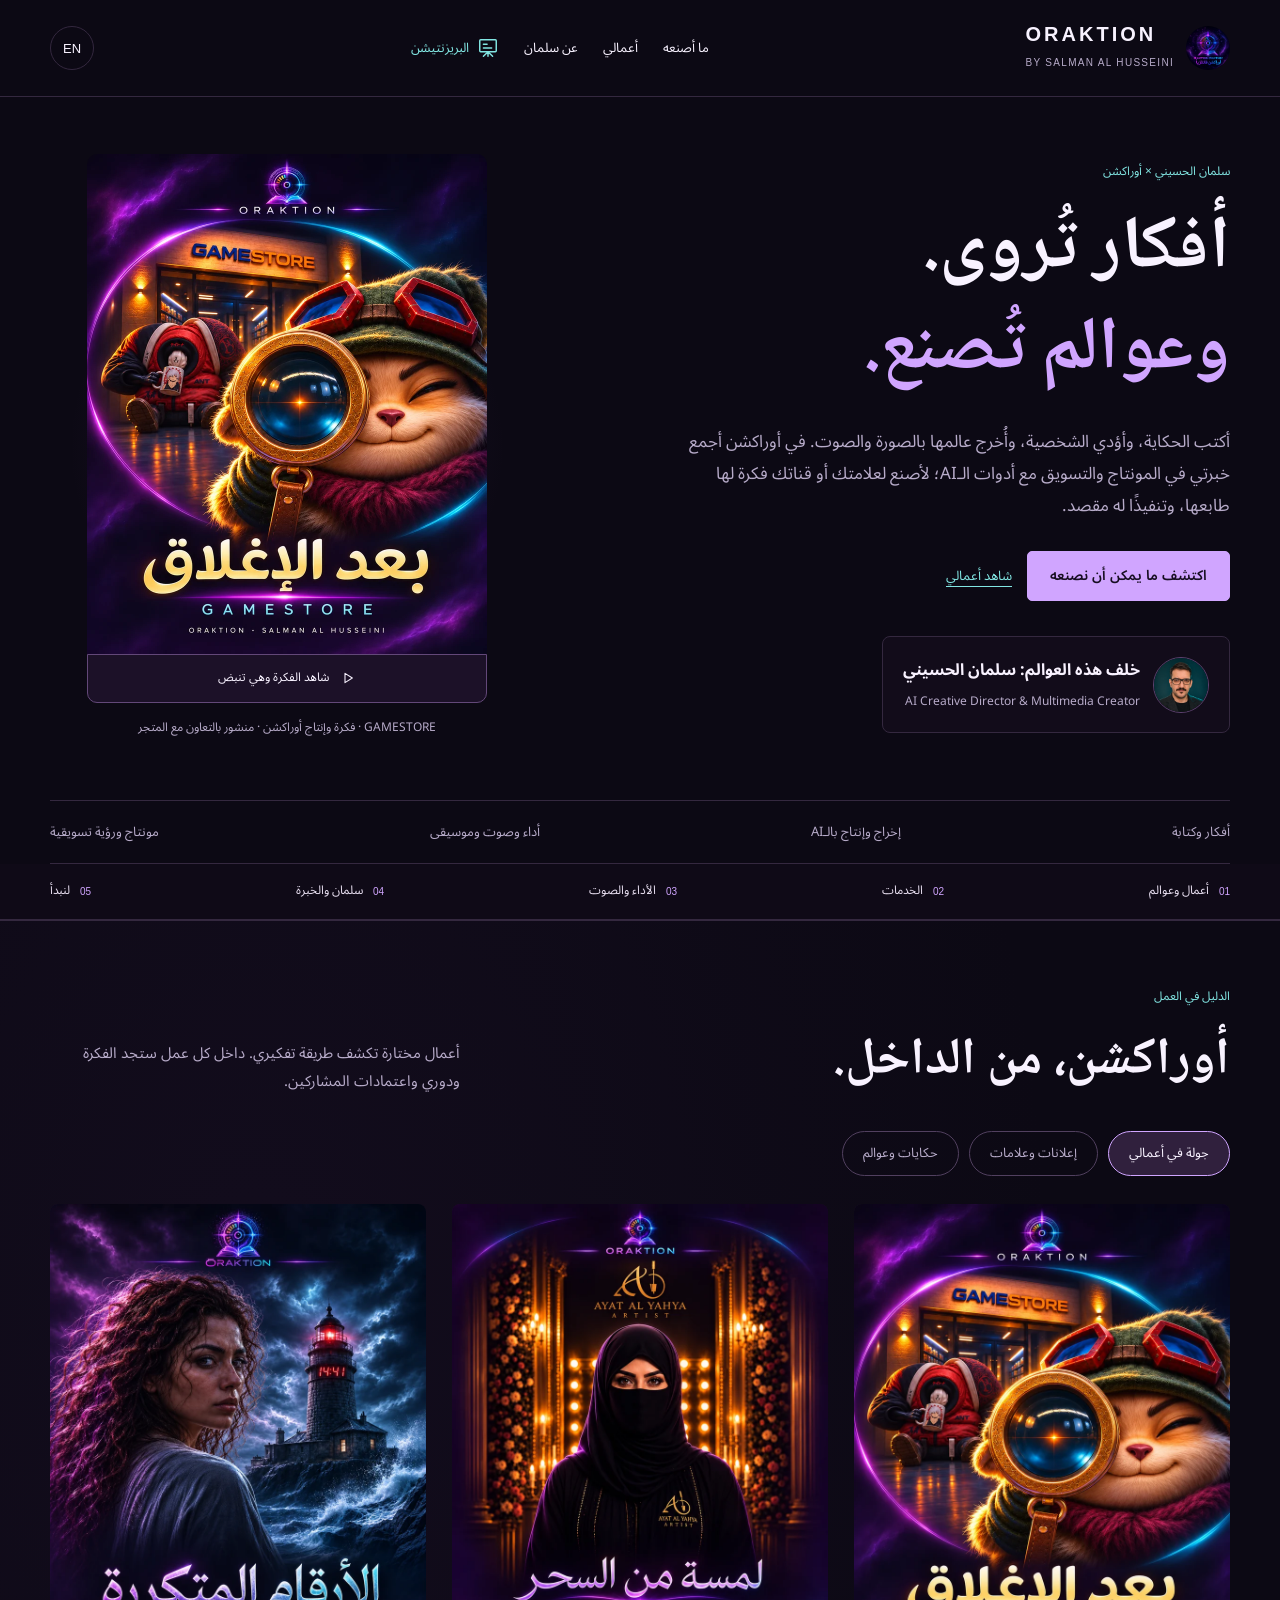
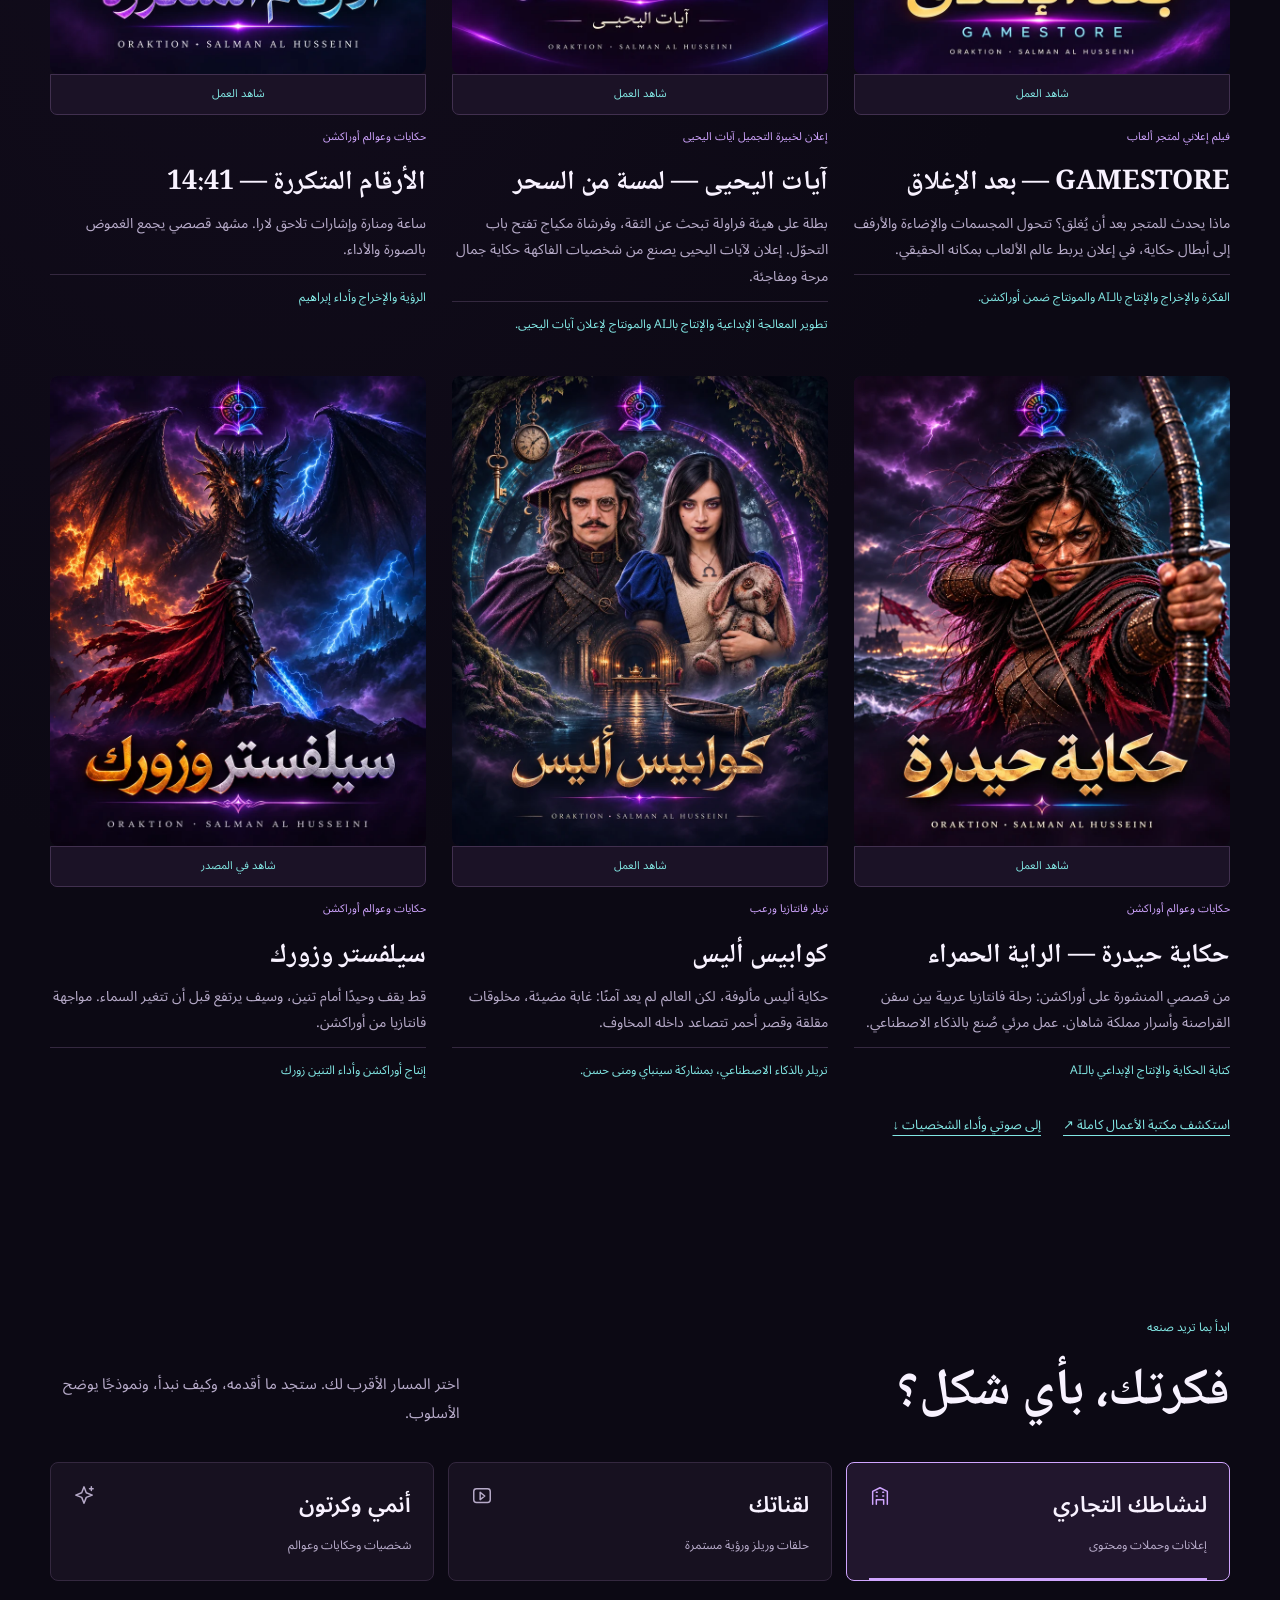
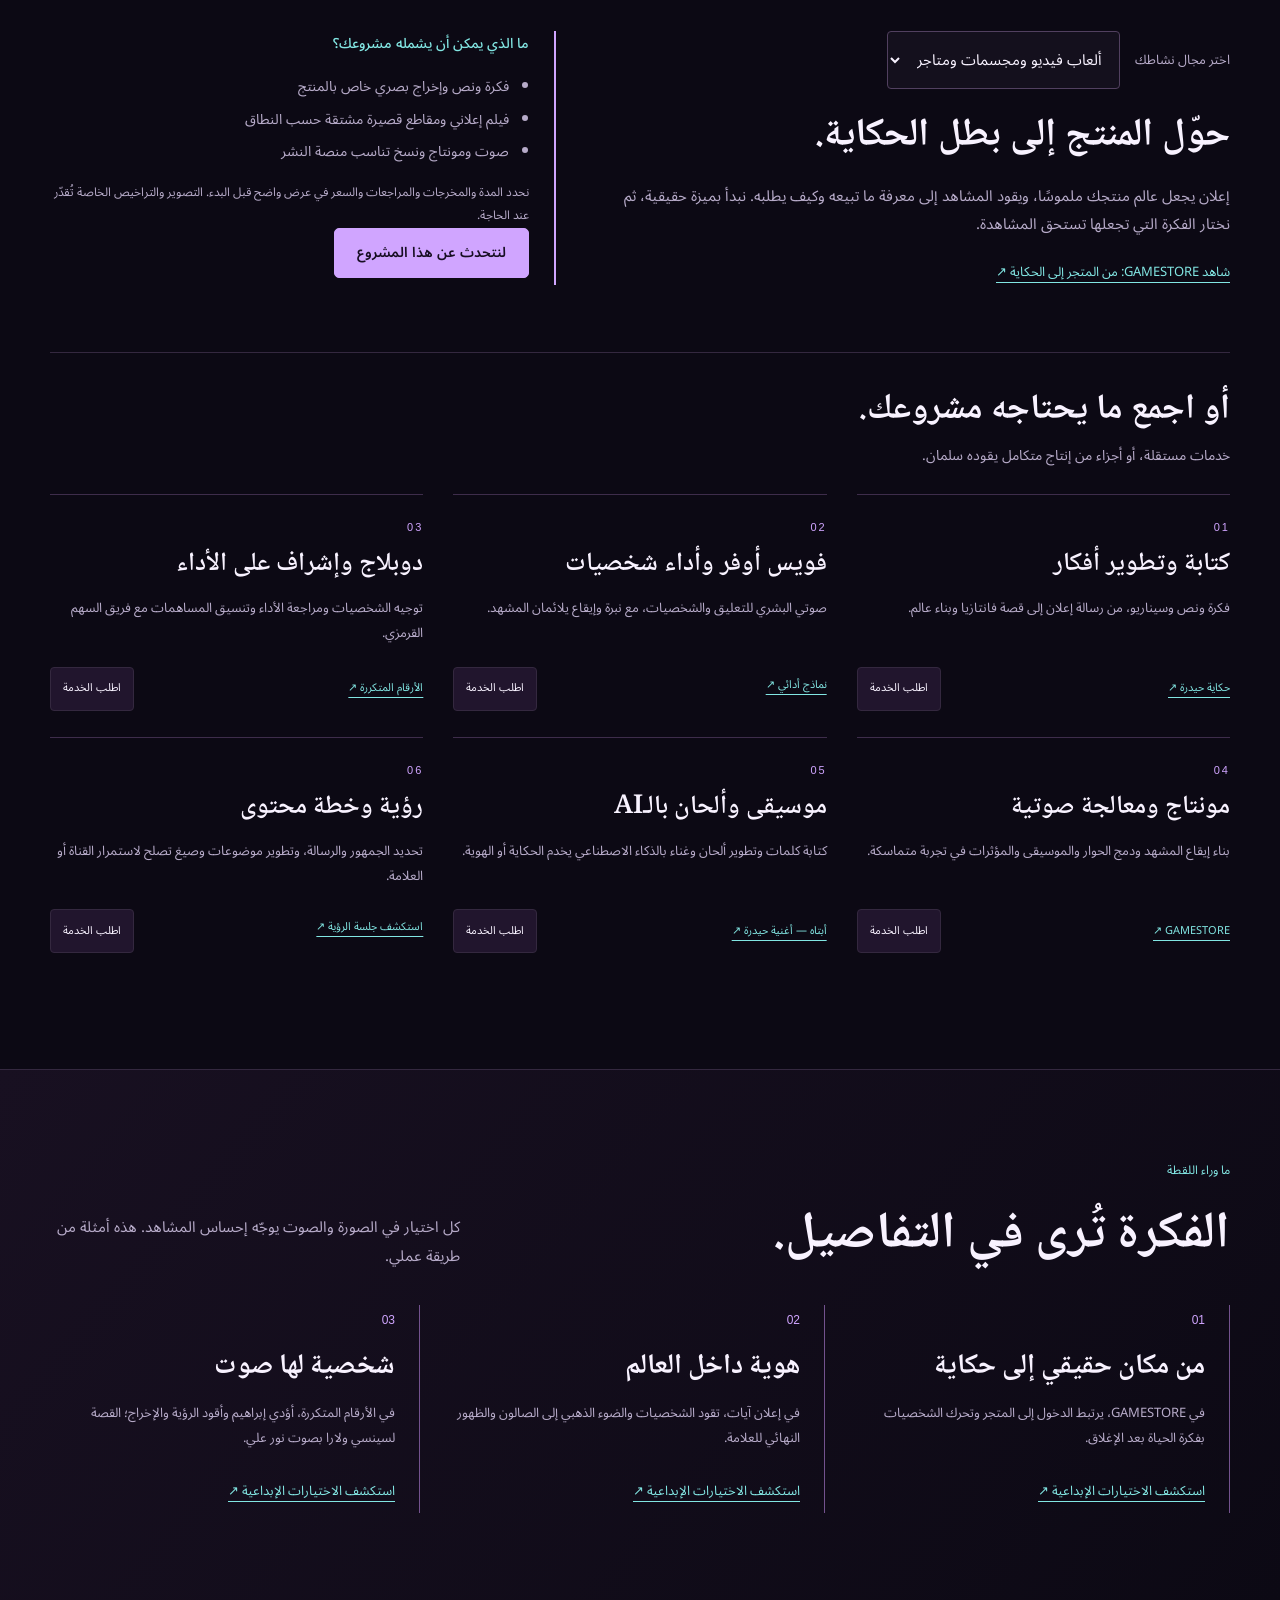
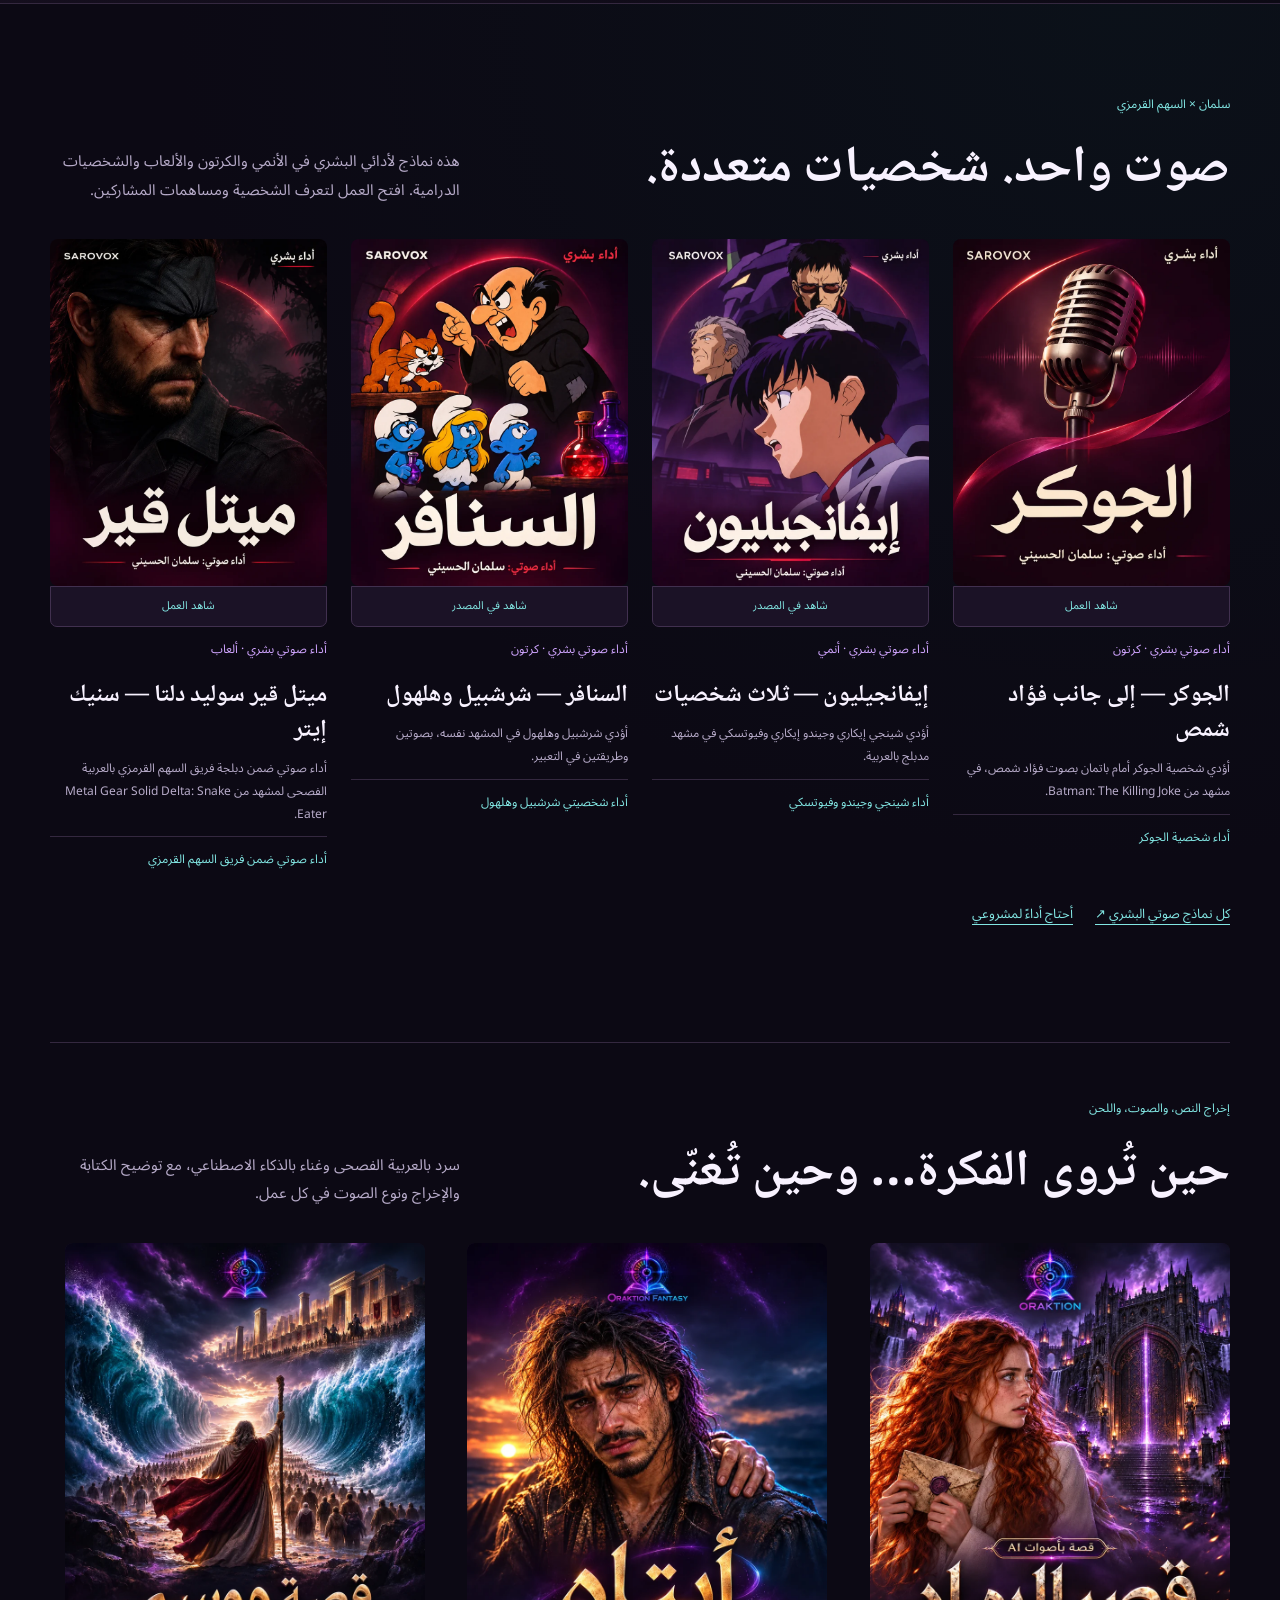
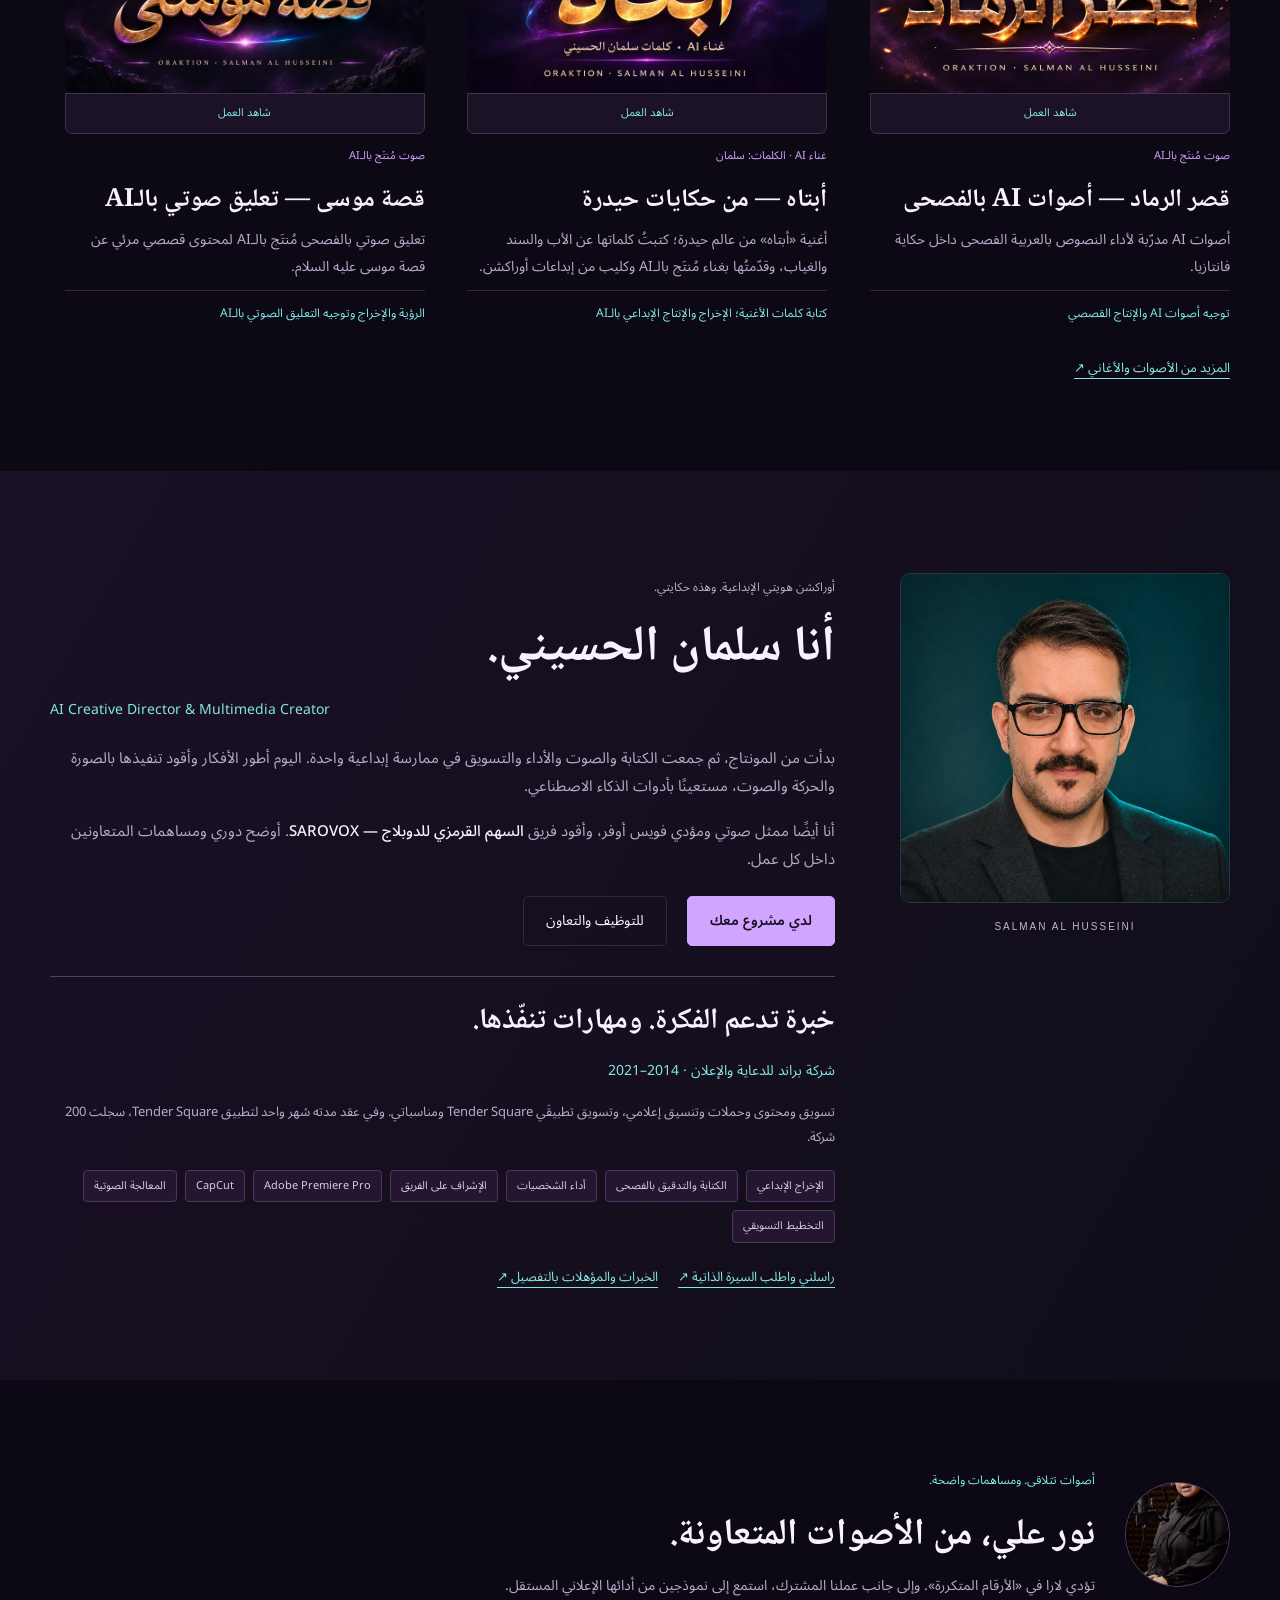
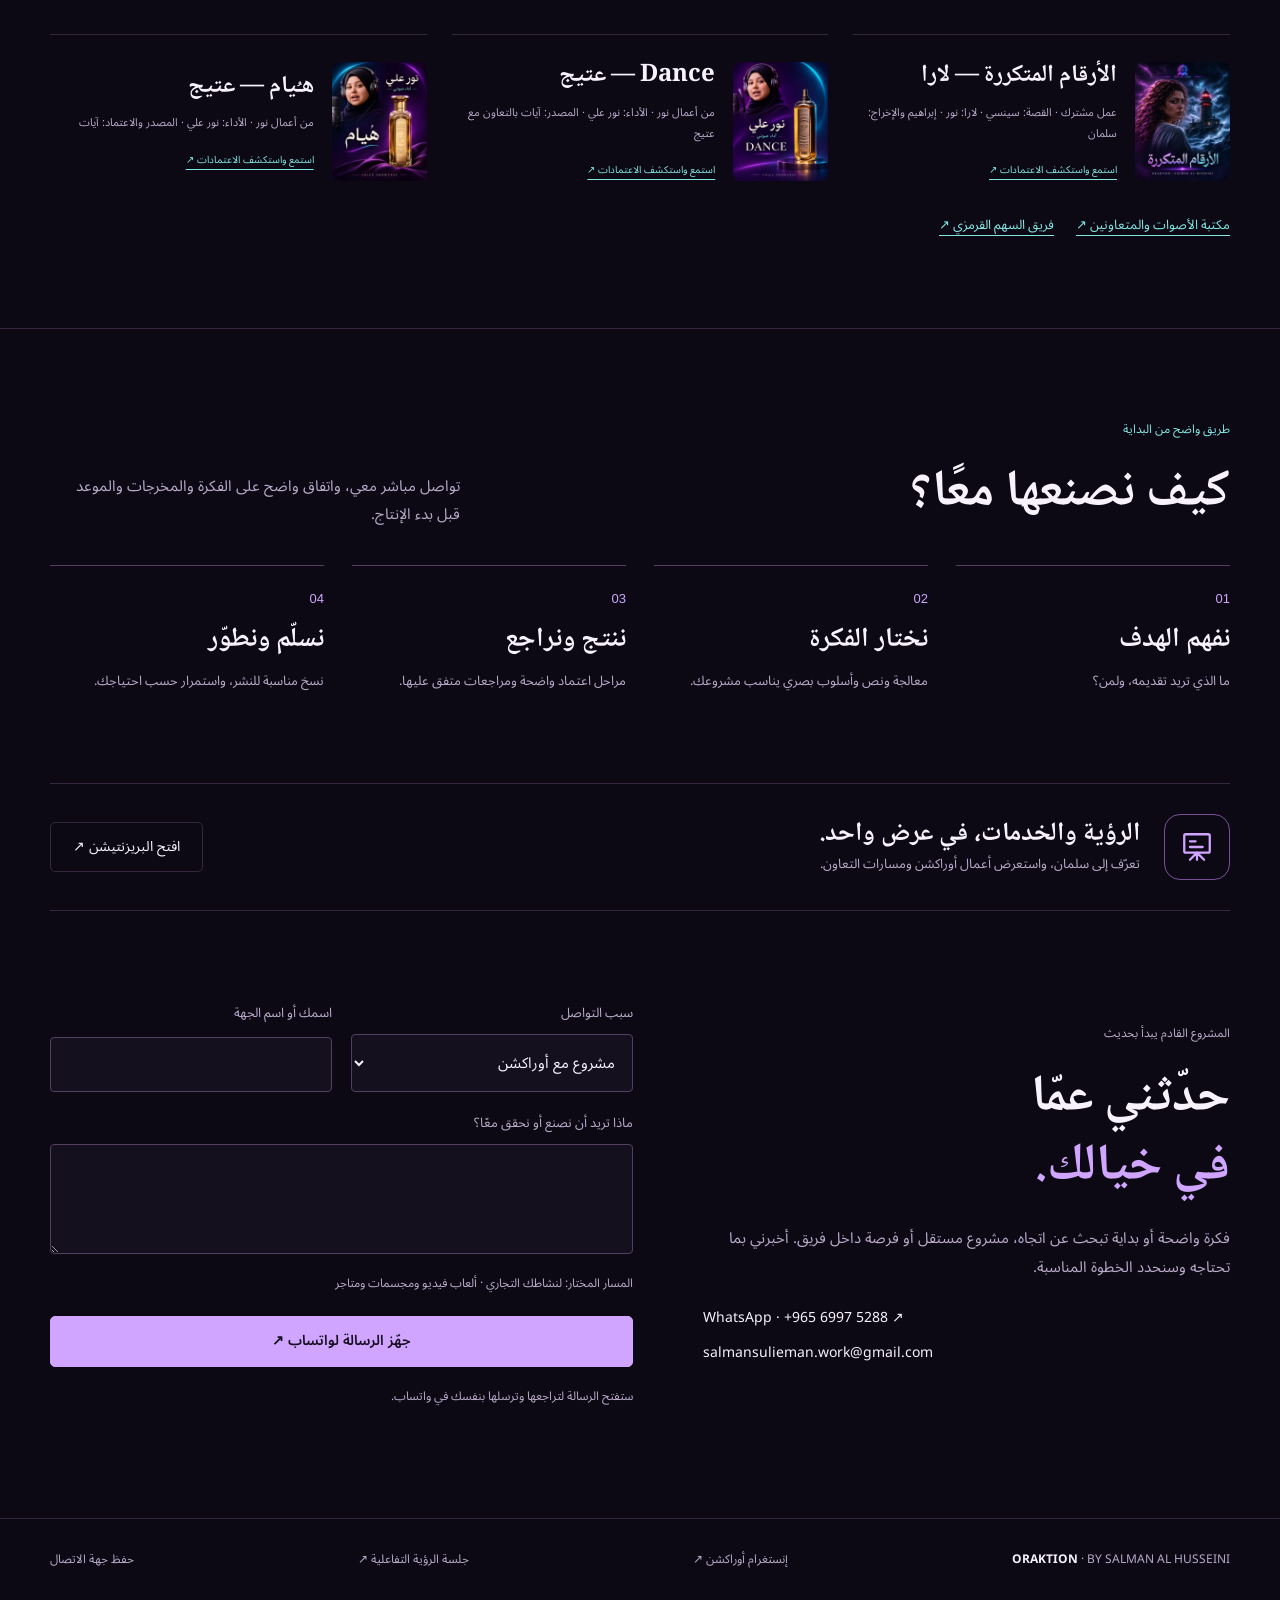
==== commit a02d39d2: "Restore rich portfolio and refresh all 30 work covers" ====
--- a/index.html
+++ b/index.html
@@ -1,13 +1,14 @@
-<!doctype html><html lang="ar" dir="rtl"><head><meta charset="utf-8"><meta name="viewport" content="width=device-width,initial-scale=1"><meta name="theme-color" content="#0c0914"><title>سلمان الحسيني × ORAKTION | أفكار وأفلام وعوالم إبداعية</title><meta name="description" content="سلمان الحسيني، المبدع وراء أوراكشن. استكشف أعمالي وخدمات الأفلام والإعلانات والقنوات والأنمي والصوت، وتواصل لمشروع أو فرصة توظيف."><link rel="canonical" href="https://salman-creative-work.github.io/"><link rel="icon" href="assets/favicon.svg" type="image/svg+xml"><meta property="og:title" content="Salman Al Husseini × ORAKTION"><meta property="og:description" content="أفكار تُروى، وعوالم تُصنع. أعمال أوراكشن والخدمات والخبرة الإبداعية لسلمان الحسيني."><meta property="og:image" content="https://salman-creative-work.github.io/assets/oraktion-gamestore-cover-v2.jpg"><meta property="og:url" content="https://salman-creative-work.github.io/"><meta property="og:type" content="website"><link rel="stylesheet" href="home.css?v=20261109-home-1"></head><body>
-<a class="skip" href="#main"><span data-ar="تجاوز إلى المحتوى" data-en="Skip to content" >تجاوز إلى المحتوى</span></a>
-<header class="site-nav"><div class="shell nav-inner"><a class="brand" href="./"><img src="assets/oraktion-official-logo.jpg" alt=""><span><strong dir="ltr">ORAKTION</strong><small dir="ltr">BY SALMAN AL HUSSEINI</small></span></a><nav class="nav-links" aria-label="التنقل الرئيسي / Main navigation"><a href="#services" class="" ><span data-ar="ما أصنعه" data-en="What I create" >ما أصنعه</span></a><a href="#work" class="" ><span data-ar="أعمالي" data-en="My work" >أعمالي</span></a><a href="#about" class="" ><span data-ar="عن سلمان" data-en="About Salman" >عن سلمان</span></a><a href="presentation/" class="deck-link" data-local-link><svg viewBox="0 0 24 24" aria-hidden="true"><rect x="3" y="3" width="18" height="13" rx="1"/><path d="M12 16v5m-5 0 5-5 5 5M7 8h4m-4 4h9"/></svg><span data-ar="البريزنتيشن" data-en="Presentation" >البريزنتيشن</span></a></nav><button class="language" id="language" aria-label="Switch to English">EN</button></div></header>
-<main id="main"><section class="shell hero"><div><p class="eyebrow"><span data-ar="سلمان الحسيني × أوراكشن" data-en="SALMAN AL HUSSEINI × ORAKTION" >سلمان الحسيني × أوراكشن</span></p><h1><span data-ar="أفكار تُروى.&lt;br&gt;&lt;em&gt;وعوالم تُصنع.&lt;/em&gt;" data-en="Ideas worth telling.&lt;br&gt;&lt;em&gt;Worlds worth creating.&lt;/em&gt;" >أفكار تُروى.<br><em>وعوالم تُصنع.</em></span></h1><p data-ar="من إعلان لعلامتك إلى حكاية لقناتك وعالم لشخصياتك؛ أجمع الفكرة والكتابة والإخراج والصوت لأصنع عملًا يحمل رؤيتك، بهوية أوراكشن." data-en="From a film for your brand to a story for your channel or a world for your characters. I bring together concepts, writing, direction and sound to bring your vision to life through ORAKTION." class="lead">من إعلان لعلامتك إلى حكاية لقناتك وعالم لشخصياتك؛ أجمع الفكرة والكتابة والإخراج والصوت لأصنع عملًا يحمل رؤيتك، بهوية أوراكشن.</p><div class="actions"><a href="#services" class="button primary" ><span data-ar="اكتشف ما يمكن أن نصنعه" data-en="Explore what we can create" >اكتشف ما يمكن أن نصنعه</span></a><a href="#work" class="text-link" ><span data-ar="شاهد أعمالي" data-en="Watch my work" >شاهد أعمالي</span></a></div><a class="creator-mini" href="#about"><img src="assets/portrait.png" alt="سلمان الحسيني / Salman Al Husseini" width="56" height="56"><span><strong data-ar="خلف هذه العوالم: سلمان الحسيني" data-en="Behind these worlds: Salman Al Husseini" >خلف هذه العوالم: سلمان الحسيني</strong><small dir="ltr">AI Creative Director &amp; Multimedia Creator</small></span></a></div><div class="hero-feature"><button class="hero-poster" data-work="gamestore" aria-label="شاهد GAMESTORE — بعد الإغلاق / Watch After Closing"><img src="assets/oraktion-gamestore-cover-v2.jpg" alt="GAMESTORE — بعد الإغلاق" fetchpriority="high" width="720" height="1080"><span class="play-label"><svg viewBox="0 0 24 24" aria-hidden="true"><path d="m9 5 11 7-11 7Z"/></svg><span data-ar="شاهد الفكرة وهي تنبض" data-en="Watch the idea come alive" >شاهد الفكرة وهي تنبض</span></span></button><p class="hero-caption"><span data-ar="GAMESTORE · فكرة وإنتاج أوراكشن · منشور بالتعاون مع المتجر" data-en="GAMESTORE · Concept &amp; production by ORAKTION · Co-published with the store" >GAMESTORE · فكرة وإنتاج أوراكشن · منشور بالتعاون مع المتجر</span></p></div></section>
-<div class="shell abilities" aria-label="القدرات / Capabilities"><span data-ar="أفكار وكتابة" data-en="Concepts &amp; writing" >أفكار وكتابة</span><span data-ar="إخراج وإنتاج بالـAI" data-en="AI direction &amp; production" >إخراج وإنتاج بالـAI</span><span data-ar="أداء وصوت وموسيقى" data-en="Voice, sound &amp; music" >أداء وصوت وموسيقى</span><span data-ar="مونتاج ورؤية تسويقية" data-en="Editing &amp; marketing insight" >مونتاج ورؤية تسويقية</span></div>
-<section class="shell section" id="services"><div class="section-head"><div><p class="eyebrow"><span data-ar="ابدأ بما تريد صنعه" data-en="START WITH WHAT YOU WANT TO CREATE" >ابدأ بما تريد صنعه</span></p><h2><span data-ar="فكرتك، بأي شكل؟" data-en="What shape is your idea?" >فكرتك، بأي شكل؟</span></h2></div><p data-ar="اختر المسار الأقرب لك. ستجد ما أقدمه، وكيف نبدأ، ونموذجًا يوضح الأسلوب." data-en="Choose a path to see what I offer, how we begin and a relevant example." >اختر المسار الأقرب لك. ستجد ما أقدمه، وكيف نبدأ، ونموذجًا يوضح الأسلوب.</p></div><div class="routes" role="group" aria-label="مسارات المشاريع / Project paths"><button class="route" data-route="business" aria-pressed="true" aria-controls="service-scene"><svg viewBox="0 0 24 24" aria-hidden="true"><path d="M4 21V7l8-4 8 4v14M8 21v-5h8v5M8 8h1m6 0h1m-8 4h1m6 0h1"/></svg><span data-ar="لنشاطك التجاري" data-en="For your business" >لنشاطك التجاري</span><small data-ar="إعلانات وحملات ومحتوى" data-en="Films, campaigns &amp; content" >إعلانات وحملات ومحتوى</small></button><button class="route" data-route="channel" aria-pressed="false" aria-controls="service-scene"><svg viewBox="0 0 24 24" aria-hidden="true"><rect x="3" y="4" width="18" height="15" rx="3"/><path d="m10 8 5 4-5 4Z"/></svg><span data-ar="لقناتك" data-en="For your channel" >لقناتك</span><small data-ar="حلقات وريلز ورؤية مستمرة" data-en="Episodes, Reels &amp; a clear direction" >حلقات وريلز ورؤية مستمرة</small></button><button class="route" data-route="anime" aria-pressed="false" aria-controls="service-scene"><svg viewBox="0 0 24 24" aria-hidden="true"><path d="m12 2 2.5 6.5L21 11l-6.5 2.5L12 20l-2.5-6.5L3 11l6.5-2.5ZM20 2v4m-2-2h4"/></svg><span data-ar="أنمي وكرتون" data-en="Anime &amp; animation" >أنمي وكرتون</span><small data-ar="شخصيات وحكايات وعوالم" data-en="Characters, stories &amp; worlds" >شخصيات وحكايات وعوالم</small></button></div><div id="service-scene" class="service-scene" aria-live="polite"><div class="service-text"><div class="picker"><label for="service-choice" id="choice-label"></label><select id="service-choice"></select></div><h3 id="service-title"></h3><p id="service-description"></p><a id="service-example" class="text-link" href="#work"></a></div><div class="scope"><h4 id="scope-label"></h4><ul id="service-deliverables"></ul><p class="scope-note" id="service-note"></p><a class="button primary" href="#brief" id="route-cta"></a></div></div><details><summary><span data-ar="أحتاج خدمة محددة: صوت، كتابة، مونتاج أو موسيقى" data-en="I need a specific service: voice, writing, editing or music" >أحتاج خدمة محددة: صوت، كتابة، مونتاج أو موسيقى</span></summary><div class="specific-services"><button type="button" data-specific-ar="كتابة وتطوير أفكار" data-specific-en="Writing & concepts"><span data-ar="كتابة وتطوير أفكار" data-en="Writing &amp; concepts" >كتابة وتطوير أفكار</span></button><button type="button" data-specific-ar="فويس أوفر وأداء شخصيات" data-specific-en="Voice-over & character acting"><span data-ar="فويس أوفر وأداء شخصيات" data-en="Voice-over &amp; character acting" >فويس أوفر وأداء شخصيات</span></button><button type="button" data-specific-ar="دوبلاج وإشراف على الأداء" data-specific-en="Dubbing & performance direction"><span data-ar="دوبلاج وإشراف على الأداء" data-en="Dubbing &amp; performance direction" >دوبلاج وإشراف على الأداء</span></button><button type="button" data-specific-ar="مونتاج ومعالجة صوتية" data-specific-en="Editing & audio production"><span data-ar="مونتاج ومعالجة صوتية" data-en="Editing &amp; audio production" >مونتاج ومعالجة صوتية</span></button><button type="button" data-specific-ar="موسيقى وألحان بالـAI" data-specific-en="AI music & melodies"><span data-ar="موسيقى وألحان بالـAI" data-en="AI music &amp; melodies" >موسيقى وألحان بالـAI</span></button><button type="button" data-specific-ar="رؤية وخطة محتوى" data-specific-en="Creative direction & content planning"><span data-ar="رؤية وخطة محتوى" data-en="Creative direction &amp; content planning" >رؤية وخطة محتوى</span></button></div></details></section>
-<section class="section work-section" id="work"><div class="shell"><div class="section-head"><div><p class="eyebrow"><span data-ar="الدليل في العمل" data-en="SEE IT IN THE WORK" >الدليل في العمل</span></p><h2><span data-ar="أوراكشن، من الداخل." data-en="Inside ORAKTION." >أوراكشن، من الداخل.</span></h2></div><p data-ar="أعمال مختارة تكشف طريقة تفكيري. داخل كل عمل ستجد الفكرة ودوري واعتمادات المشاركين." data-en="Selected work that reveals how I think. Each example includes its concept, my role and collaborator credits." >أعمال مختارة تكشف طريقة تفكيري. داخل كل عمل ستجد الفكرة ودوري واعتمادات المشاركين.</p></div><div class="work-grid" id="selected-work"></div><div class="library-links"><a href="work.html#work" class="text-link" data-local-link><span data-ar="مكتبة الأعمال الكاملة ↗" data-en="Full work library ↗" >مكتبة الأعمال الكاملة ↗</span></a><a href="work.html#voice" class="text-link" data-local-link><span data-ar="أدائي الصوتي البشري ↗" data-en="My human voice performances ↗" >أدائي الصوتي البشري ↗</span></a><a href="work.html#collaborators" class="text-link" data-local-link><span data-ar="الأصوات والمتعاونون ↗" data-en="Voices &amp; collaborators ↗" >الأصوات والمتعاونون ↗</span></a></div></div></section>
-<section class="section creator-section" id="about"><div class="shell creator-grid"><div class="creator-image"><img src="assets/portrait.png" alt="سلمان الحسيني / Salman Al Husseini" loading="lazy" width="600" height="750"><small>SALMAN AL HUSSEINI</small></div><div class="creator-copy"><p class="eyebrow"><span data-ar="أوراكشن هويتي الإبداعية. وهذه حكايتي." data-en="ORAKTION IS MY CREATIVE IDENTITY. THIS IS MY STORY." >أوراكشن هويتي الإبداعية. وهذه حكايتي.</span></p><h2><span data-ar="أنا سلمان الحسيني." data-en="I’m Salman Al Husseini." >أنا سلمان الحسيني.</span></h2><p class="role-title">AI Creative Director &amp; Multimedia Creator</p><p data-ar="بدأت من المونتاج، ثم جمعت الكتابة والصوت والأداء والتسويق في ممارسة إبداعية واحدة. اليوم أطور الأفكار وأقود تنفيذها بالصورة والحركة والصوت، مستعينًا بأدوات الذكاء الاصطناعي." data-en="I started in editing and brought writing, sound, performance and marketing into one creative practice. Today, I develop ideas and direct their execution through image, motion and sound, using AI tools." >بدأت من المونتاج، ثم جمعت الكتابة والصوت والأداء والتسويق في ممارسة إبداعية واحدة. اليوم أطور الأفكار وأقود تنفيذها بالصورة والحركة والصوت، مستعينًا بأدوات الذكاء الاصطناعي.</p><p data-ar="أنا أيضًا ممثل صوتي ومؤدي فويس أوفر، وأقود فريق &lt;strong&gt;السهم القرمزي للدوبلاج — SAROVOX&lt;/strong&gt;. أوضح دوري ومساهمات المتعاونين داخل كل عمل." data-en="I am also a voice actor and voice-over artist, and lead &lt;strong&gt;Scarlet Arrow Dubbing — SAROVOX&lt;/strong&gt;. My role and collaborators’ contributions are credited with each work." >أنا أيضًا ممثل صوتي ومؤدي فويس أوفر، وأقود فريق <strong>السهم القرمزي للدوبلاج — SAROVOX</strong>. أوضح دوري ومساهمات المتعاونين داخل كل عمل.</p><div class="creator-links"><a href="#brief" class="button primary" data-intent="project"><span data-ar="لدي مشروع معك" data-en="I have a project for you" >لدي مشروع معك</span></a><a href="#brief" class="button" data-intent="hiring"><span data-ar="للتوظيف والتعاون" data-en="Hiring &amp; collaboration" >للتوظيف والتعاون</span></a></div><details><summary><span data-ar="خبرة ومهارات أضيفها إلى فريقك" data-en="Experience and capabilities I bring to a team" >خبرة ومهارات أضيفها إلى فريقك</span></summary><ul class="experience-list"><li><span data-ar="شركة براند للدعاية والإعلان، 2014–2021: تسويق ومحتوى وحملات وتنسيق إعلامي." data-en="Brand Advertising, 2014–2021: marketing, content, campaigns and media coordination." >شركة براند للدعاية والإعلان، 2014–2021: تسويق ومحتوى وحملات وتنسيق إعلامي.</span></li><li><span data-ar="إخراج إبداعي، مونتاج، معالجة صوتية، أداء شخصيات، وكتابة وتدقيق بالعربية الفصحى." data-en="Creative direction, editing, audio production, character acting, and Modern Standard Arabic writing and language editing." >إخراج إبداعي، مونتاج، معالجة صوتية، أداء شخصيات، وكتابة وتدقيق بالعربية الفصحى.</span></li><li><span data-ar="Adobe Premiere Pro وCapCut، مع أدوات إنتاج الصورة والصوت بالذكاء الاصطناعي." data-en="Adobe Premiere Pro and CapCut, alongside AI image and sound production tools." >Adobe Premiere Pro وCapCut، مع أدوات إنتاج الصورة والصوت بالذكاء الاصطناعي.</span></li></ul><div class="creator-links"><a href="#brief" class="text-link" data-intent="cv"><span data-ar="السيرة الذاتية عند الطلب ↗" data-en="Request my CV ↗" >السيرة الذاتية عند الطلب ↗</span></a><a href="work.html#about" class="text-link" data-local-link><span data-ar="التجربة والخبرة بالتفصيل ↗" data-en="Explore my full background ↗" >التجربة والخبرة بالتفصيل ↗</span></a></div></details></div></div></section>
-<section class="shell section"><div class="section-head"><div><p class="eyebrow"><span data-ar="طريق واضح من البداية" data-en="A CLEAR PATH FROM THE START" >طريق واضح من البداية</span></p><h2><span data-ar="كيف نصنعها معًا؟" data-en="How do we create it together?" >كيف نصنعها معًا؟</span></h2></div><p data-ar="تواصل مباشر معي، واتفاق واضح على الفكرة والمخرجات والموعد قبل بدء الإنتاج." data-en="Work directly with me, with an agreed concept, deliverables and schedule before production begins." >تواصل مباشر معي، واتفاق واضح على الفكرة والمخرجات والموعد قبل بدء الإنتاج.</p></div><div class="journey"><article><span>01</span><h3 data-ar="نفهم الهدف" data-en="Define the goal" >نفهم الهدف</h3><p data-ar="ما الذي تريد تقديمه، ولمن؟" data-en="What are you presenting, and to whom?" >ما الذي تريد تقديمه، ولمن؟</p></article><article><span>02</span><h3 data-ar="نختار الفكرة" data-en="Choose the concept" >نختار الفكرة</h3><p data-ar="معالجة ونص وأسلوب بصري يناسب مشروعك." data-en="A treatment, script and visual direction for your project." >معالجة ونص وأسلوب بصري يناسب مشروعك.</p></article><article><span>03</span><h3 data-ar="ننتج ونراجع" data-en="Produce &amp; review" >ننتج ونراجع</h3><p data-ar="مراحل اعتماد واضحة ومراجعات متفق عليها." data-en="Clear approval stages and an agreed review scope." >مراحل اعتماد واضحة ومراجعات متفق عليها.</p></article><article><span>04</span><h3 data-ar="نسلّم ونطوّر" data-en="Deliver &amp; develop" >نسلّم ونطوّر</h3><p data-ar="نسخ مناسبة للنشر، واستمرار حسب احتياجك." data-en="Ready-to-publish versions and an ongoing plan if needed." >نسخ مناسبة للنشر، واستمرار حسب احتياجك.</p></article></div></section><div class="shell deck-banner" id="presentation"><a class="deck-icon" href="presentation/" data-local-link aria-label="عرض سلمان وأوراكشن / Salman and ORAKTION presentation"><svg viewBox="0 0 24 24" aria-hidden="true"><rect x="3" y="3" width="18" height="13" rx="1"/><path d="M12 16v5m-5 0 5-5 5 5M7 8h4m-4 4h9"/></svg></a><div><h3><span data-ar="الرؤية والخدمات، في عرض واحد." data-en="The vision and services, in one presentation." >الرؤية والخدمات، في عرض واحد.</span></h3><p><span data-ar="تعرّف إلى سلمان، واستعرض أعمال أوراكشن ومسارات التعاون." data-en="Meet Salman, explore ORAKTION’s work and find your way to collaborate." >تعرّف إلى سلمان، واستعرض أعمال أوراكشن ومسارات التعاون.</span></p></div><a href="presentation/" class="button" data-local-link><span data-ar="افتح البريزنتيشن ↗" data-en="Open the presentation ↗" >افتح البريزنتيشن ↗</span></a></div>
-<section class="shell section" id="brief"><span id="contact"></span><div class="contact-grid"><div class="contact-copy"><p class="eyebrow"><span data-ar="المشروع القادم يبدأ بحديث" data-en="THE NEXT PROJECT STARTS WITH A CONVERSATION" >المشروع القادم يبدأ بحديث</span></p><h2><span data-ar="حدّثني عمّا&lt;br&gt;&lt;em&gt;في خيالك.&lt;/em&gt;" data-en="Tell me what&lt;br&gt;&lt;em&gt;you have in mind.&lt;/em&gt;" >حدّثني عمّا<br><em>في خيالك.</em></span></h2><p><span data-ar="فكرة واضحة أو بداية تبحث عن اتجاه، مشروع مستقل أو فرصة داخل فريق. أخبرني بما تحتاجه وسنحدد الخطوة المناسبة." data-en="A clear idea or a starting point looking for direction. An independent project or a role within your team. Tell me what you need, and we’ll define the next step." >فكرة واضحة أو بداية تبحث عن اتجاه، مشروع مستقل أو فرصة داخل فريق. أخبرني بما تحتاجه وسنحدد الخطوة المناسبة.</span></p><div class="contact-direct"><a href="https://wa.me/96569975288" target="_blank" rel="noopener" dir="ltr">WhatsApp · +965 6997 5288 ↗</a><a href="mailto:salmansulieman.work@gmail.com" dir="ltr">salmansulieman.work@gmail.com</a></div></div><form class="brief-form" id="quick-brief"><label><span data-ar="سبب التواصل" data-en="I’m getting in touch about" >سبب التواصل</span><select id="intent"><option value="project" data-ar="مشروع مع أوراكشن" data-en="A project with ORAKTION">مشروع مع أوراكشن</option><option value="hiring" data-ar="توظيف أو تعاون مع سلمان" data-en="Hiring or collaborating with Salman">توظيف أو تعاون مع سلمان</option><option value="cv" data-ar="طلب السيرة الذاتية" data-en="Requesting a CV">طلب السيرة الذاتية</option></select></label><label><span data-ar="اسمك أو اسم الجهة" data-en="Your name or organisation" >اسمك أو اسم الجهة</span><input id="client-name" name="name" autocomplete="name" maxlength="100" required></label><label class="full"><span data-ar="ماذا تريد أن نصنع أو نحقق معًا؟" data-en="What would you like us to create or work on?" >ماذا تريد أن نصنع أو نحقق معًا؟</span><textarea id="project-idea" name="idea" maxlength="1500" required></textarea></label><p class="full help" id="brief-selection"></p><button class="button primary full" type="submit"><span data-ar="جهّز الرسالة لواتساب ↗" data-en="Prepare my WhatsApp message ↗" >جهّز الرسالة لواتساب ↗</span></button><p class="full help"><span data-ar="ستفتح الرسالة لتراجعها وترسلها بنفسك في واتساب." data-en="Your message opens in WhatsApp for you to review and send." >ستفتح الرسالة لتراجعها وترسلها بنفسك في واتساب.</span></p><p class="form-status" id="form-status" role="status"></p><a class="text-link full" id="whatsapp-fallback" hidden target="_blank" rel="noopener"><span data-ar="افتح الرسالة في واتساب" data-en="Open the message in WhatsApp" >افتح الرسالة في واتساب</span></a></form></div></section></main>
-<footer><div class="shell footer-inner"><span><strong>ORAKTION</strong> · BY SALMAN AL HUSSEINI</span><span><a href="https://www.instagram.com/oraktion.ai/" class="" target="_blank" rel="noopener"><span data-ar="إنستغرام أوراكشن ↗" data-en="ORAKTION on Instagram ↗" >إنستغرام أوراكشن ↗</span></a></span><a href="vision/" class="" data-local-link><span data-ar="جلسة الرؤية التفاعلية ↗" data-en="Interactive vision session ↗" >جلسة الرؤية التفاعلية ↗</span></a><a href="assets/Salman_Al_Husseini.vcf" class="" download><span data-ar="حفظ جهة الاتصال" data-en="Save contact" >حفظ جهة الاتصال</span></a></div></footer>
-<dialog id="film-dialog" aria-labelledby="film-title"><div class="dialog-head"><h2 id="film-title"></h2><button type="button" class="close-dialog" id="close-film" aria-label="إغلاق / Close"><svg viewBox="0 0 24 24" aria-hidden="true"><path d="m6 6 12 12M18 6 6 18"/></svg></button></div><div class="dialog-layout"><div id="film-media"></div><div class="dialog-copy"><p id="film-description"></p><p id="film-role" class="credit"></p><p id="film-credit" class="credit"></p><a id="film-source" class="text-link" target="_blank" rel="noopener"></a><div class="actions"><button class="button primary" id="film-project"><span data-ar="أريد مشروعًا بهذا الأسلوب" data-en="I want a project in this style" >أريد مشروعًا بهذا الأسلوب</span></button></div></div></div></dialog>
-<script src="data.js?v=20261109-approved-covers-2"></script><script src="home.js?v=20261109-home-1"></script></body></html>+<!DOCTYPE html>
+<html dir="rtl" lang="ar"><head><meta charset="utf-8"/><meta content="width=device-width,initial-scale=1" name="viewport"/><meta content="#0c0914" name="theme-color"/><title>سلمان الحسيني × ORAKTION | أفكار وأفلام وعوالم إبداعية</title><meta content="سلمان الحسيني، المبدع وراء أوراكشن. استكشف أعمالي وخدمات الأفلام والإعلانات والقنوات والأنمي والصوت، وتواصل لمشروع أو فرصة توظيف." name="description"/><link href="https://salman-creative-work.github.io/" rel="canonical"/><link href="assets/favicon.svg" rel="icon" type="image/svg+xml"/><meta content="Salman Al Husseini × ORAKTION" property="og:title"/><meta content="أفكار تُروى، وعوالم تُصنع. أعمال أوراكشن والخدمات والخبرة الإبداعية لسلمان الحسيني." property="og:description"/><meta content="https://salman-creative-work.github.io/assets/covers-20261110/gamestore.webp" property="og:image"/><meta content="https://salman-creative-work.github.io/" property="og:url"/><meta content="website" property="og:type"/><link href="home.css?v=20261110-covers-3" rel="stylesheet"/></head><body>
+<a class="skip" href="#main"><span data-ar="تجاوز إلى المحتوى" data-en="Skip to content">تجاوز إلى المحتوى</span></a>
+<header class="site-nav"><div class="shell nav-inner"><a class="brand" href="./"><img alt="" src="assets/oraktion-official-logo.jpg"/><span><strong dir="ltr">ORAKTION</strong><small dir="ltr">BY SALMAN AL HUSSEINI</small></span></a><nav aria-label="التنقل الرئيسي / Main navigation" class="nav-links"><a class="" href="#services"><span data-ar="ما أصنعه" data-en="What I create">ما أصنعه</span></a><a class="" href="#work"><span data-ar="أعمالي" data-en="My work">أعمالي</span></a><a class="" href="#about"><span data-ar="عن سلمان" data-en="About Salman">عن سلمان</span></a><a class="deck-link" data-local-link="" href="presentation/"><svg aria-hidden="true" viewbox="0 0 24 24"><rect height="13" rx="1" width="18" x="3" y="3"></rect><path d="M12 16v5m-5 0 5-5 5 5M7 8h4m-4 4h9"></path></svg><span data-ar="البريزنتيشن" data-en="Presentation">البريزنتيشن</span></a></nav><button aria-label="Switch to English" class="language" id="language">EN</button></div></header>
+<main id="main"><section class="shell hero"><div><p class="eyebrow"><span data-ar="سلمان الحسيني × أوراكشن" data-en="SALMAN AL HUSSEINI × ORAKTION">سلمان الحسيني × أوراكشن</span></p><h1><span data-ar="أفكار تُروى.&lt;br&gt;&lt;em&gt;وعوالم تُصنع.&lt;/em&gt;" data-en="Ideas worth telling.&lt;br&gt;&lt;em&gt;Worlds worth creating.&lt;/em&gt;">أفكار تُروى.<br/><em>وعوالم تُصنع.</em></span></h1><p class="lead" data-ar="أكتب الحكاية، وأؤدي الشخصية، وأُخرج عالمها بالصورة والصوت. في أوراكشن أجمع خبرتي في المونتاج والتسويق مع أدوات الـAI؛ لأصنع لعلامتك أو قناتك فكرة لها طابعها، وتنفيذًا له مقصد." data-en="I write the story, perform the character and direct its world through image and sound. At ORAKTION, I combine editing and marketing experience with AI tools to create a distinctive idea and purposeful production for your brand or channel.">أكتب الحكاية، وأؤدي الشخصية، وأُخرج عالمها بالصورة والصوت. في أوراكشن أجمع خبرتي في المونتاج والتسويق مع أدوات الـAI؛ لأصنع لعلامتك أو قناتك فكرة لها طابعها، وتنفيذًا له مقصد.</p><div class="actions"><a class="button primary" href="#services"><span data-ar="اكتشف ما يمكن أن نصنعه" data-en="Explore what we can create">اكتشف ما يمكن أن نصنعه</span></a><a class="text-link" href="#work"><span data-ar="شاهد أعمالي" data-en="Watch my work">شاهد أعمالي</span></a></div><a class="creator-mini" href="#about"><img alt="سلمان الحسيني / Salman Al Husseini" height="56" src="assets/portrait.png" width="56"/><span><strong data-ar="خلف هذه العوالم: سلمان الحسيني" data-en="Behind these worlds: Salman Al Husseini">خلف هذه العوالم: سلمان الحسيني</strong><small dir="ltr">AI Creative Director &amp; Multimedia Creator</small></span></a></div><div class="hero-feature"><button aria-label="شاهد GAMESTORE — بعد الإغلاق / Watch After Closing" class="hero-poster" data-work="gamestore"><img alt="GAMESTORE — بعد الإغلاق" fetchpriority="high" height="1000" src="assets/covers-20261110/gamestore.webp" width="800"/><span class="play-label"><svg aria-hidden="true" viewbox="0 0 24 24"><path d="m9 5 11 7-11 7Z"></path></svg><span data-ar="شاهد الفكرة وهي تنبض" data-en="Watch the idea come alive">شاهد الفكرة وهي تنبض</span></span></button><p class="hero-caption"><span data-ar="GAMESTORE · فكرة وإنتاج أوراكشن · منشور بالتعاون مع المتجر" data-en="GAMESTORE · Concept &amp; production by ORAKTION · Co-published with the store">GAMESTORE · فكرة وإنتاج أوراكشن · منشور بالتعاون مع المتجر</span></p></div></section>
+<div aria-label="القدرات / Capabilities" class="shell abilities"><span data-ar="أفكار وكتابة" data-en="Concepts &amp; writing">أفكار وكتابة</span><span data-ar="إخراج وإنتاج بالـAI" data-en="AI direction &amp; production">إخراج وإنتاج بالـAI</span><span data-ar="أداء وصوت وموسيقى" data-en="Voice, sound &amp; music">أداء وصوت وموسيقى</span><span data-ar="مونتاج ورؤية تسويقية" data-en="Editing &amp; marketing insight">مونتاج ورؤية تسويقية</span></div><nav aria-label="استكشف الصفحة / Explore this page" class="chapter-nav"><div class="shell chapter-inner"><a href="#work"><small>01</small><span data-ar="أعمال وعوالم" data-en="Films &amp; worlds">أعمال وعوالم</span></a><a href="#services"><small>02</small><span data-ar="الخدمات" data-en="Services">الخدمات</span></a><a href="#voice"><small>03</small><span data-ar="الأداء والصوت" data-en="Voice &amp; sound">الأداء والصوت</span></a><a href="#about"><small>04</small><span data-ar="سلمان والخبرة" data-en="Salman &amp; experience">سلمان والخبرة</span></a><a href="#brief"><small>05</small><span data-ar="لنبدأ" data-en="Let’s talk">لنبدأ</span></a></div></nav>
+<section class="section work-section" id="work"><div class="shell"><div class="section-head"><div><p class="eyebrow"><span data-ar="الدليل في العمل" data-en="SEE IT IN THE WORK">الدليل في العمل</span></p><h2><span data-ar="أوراكشن، من الداخل." data-en="Inside ORAKTION.">أوراكشن، من الداخل.</span></h2></div><p data-ar="أعمال مختارة تكشف طريقة تفكيري. داخل كل عمل ستجد الفكرة ودوري واعتمادات المشاركين." data-en="Selected work that reveals how I think. Each example includes its concept, my role and collaborator credits.">أعمال مختارة تكشف طريقة تفكيري. داخل كل عمل ستجد الفكرة ودوري واعتمادات المشاركين.</p></div><span class="section-anchor" id="stories"></span><div aria-label="تصفية الأعمال / Filter work" class="work-filters" role="group"><button aria-controls="selected-work" aria-pressed="true" data-work-filter="featured" type="button"><span data-ar="جولة في أعمالي" data-en="Selected tour">جولة في أعمالي</span></button><button aria-controls="selected-work" aria-pressed="false" data-work-filter="ads" type="button"><span data-ar="إعلانات وعلامات" data-en="Brands &amp; advertising">إعلانات وعلامات</span></button><button aria-controls="selected-work" aria-pressed="false" data-work-filter="stories" type="button"><span data-ar="حكايات وعوالم" data-en="Stories &amp; worlds">حكايات وعوالم</span></button></div><div aria-live="polite" class="work-grid" id="selected-work"></div><div class="library-links"><a class="text-link" data-local-link="" href="work.html#work"><span data-ar="استكشف مكتبة الأعمال كاملة ↗" data-en="Explore the complete work library ↗">استكشف مكتبة الأعمال كاملة ↗</span></a><a class="text-link" href="#voice"><span data-ar="إلى صوتي وأداء الشخصيات ↓" data-en="Explore my voice performances ↓">إلى صوتي وأداء الشخصيات ↓</span></a></div></div></section><section class="shell section" id="services"><div class="section-head"><div><p class="eyebrow"><span data-ar="ابدأ بما تريد صنعه" data-en="START WITH WHAT YOU WANT TO CREATE">ابدأ بما تريد صنعه</span></p><h2><span data-ar="فكرتك، بأي شكل؟" data-en="What shape is your idea?">فكرتك، بأي شكل؟</span></h2></div><p data-ar="اختر المسار الأقرب لك. ستجد ما أقدمه، وكيف نبدأ، ونموذجًا يوضح الأسلوب." data-en="Choose a path to see what I offer, how we begin and a relevant example.">اختر المسار الأقرب لك. ستجد ما أقدمه، وكيف نبدأ، ونموذجًا يوضح الأسلوب.</p></div><div aria-label="مسارات المشاريع / Project paths" class="routes" role="group"><button aria-controls="service-scene" aria-pressed="true" class="route" data-route="business"><svg aria-hidden="true" viewbox="0 0 24 24"><path d="M4 21V7l8-4 8 4v14M8 21v-5h8v5M8 8h1m6 0h1m-8 4h1m6 0h1"></path></svg><span data-ar="لنشاطك التجاري" data-en="For your business">لنشاطك التجاري</span><small data-ar="إعلانات وحملات ومحتوى" data-en="Films, campaigns &amp; content">إعلانات وحملات ومحتوى</small></button><button aria-controls="service-scene" aria-pressed="false" class="route" data-route="channel"><svg aria-hidden="true" viewbox="0 0 24 24"><rect height="15" rx="3" width="18" x="3" y="4"></rect><path d="m10 8 5 4-5 4Z"></path></svg><span data-ar="لقناتك" data-en="For your channel">لقناتك</span><small data-ar="حلقات وريلز ورؤية مستمرة" data-en="Episodes, Reels &amp; a clear direction">حلقات وريلز ورؤية مستمرة</small></button><button aria-controls="service-scene" aria-pressed="false" class="route" data-route="anime"><svg aria-hidden="true" viewbox="0 0 24 24"><path d="m12 2 2.5 6.5L21 11l-6.5 2.5L12 20l-2.5-6.5L3 11l6.5-2.5ZM20 2v4m-2-2h4"></path></svg><span data-ar="أنمي وكرتون" data-en="Anime &amp; animation">أنمي وكرتون</span><small data-ar="شخصيات وحكايات وعوالم" data-en="Characters, stories &amp; worlds">شخصيات وحكايات وعوالم</small></button></div><div aria-live="polite" class="service-scene" id="service-scene"><div class="service-text"><div class="picker"><label for="service-choice" id="choice-label"></label><select id="service-choice"></select></div><h3 id="service-title"></h3><p id="service-description"></p><a class="text-link" href="#work" id="service-example"></a></div><div class="scope"><h4 id="scope-label"></h4><ul id="service-deliverables"></ul><p class="scope-note" id="service-note"></p><a class="button primary" href="#brief" id="route-cta"></a></div></div><div class="specialist-block"><h3 data-ar="أو اجمع ما يحتاجه مشروعك." data-en="Or choose the skills your project needs.">أو اجمع ما يحتاجه مشروعك.</h3><p class="section-intro" data-ar="خدمات مستقلة، أو أجزاء من إنتاج متكامل يقوده سلمان." data-en="Individual services, or parts of a complete production directed by Salman.">خدمات مستقلة، أو أجزاء من إنتاج متكامل يقوده سلمان.</p><div class="specialist-grid"><article><small class="service-number">01</small><h4 data-ar="كتابة وتطوير أفكار" data-en="Writing &amp; concepts">كتابة وتطوير أفكار</h4><p data-ar="فكرة ونص وسيناريو، من رسالة إعلان إلى قصة فانتازيا وبناء عالم." data-en="Concepts, scripts and scenarios, from a brand message to fantasy writing and world-building.">فكرة ونص وسيناريو، من رسالة إعلان إلى قصة فانتازيا وبناء عالم.</p><div class="specialty-actions"><button class="text-link" data-work="haydarah" type="button"><span data-ar="حكاية حيدرة ↗" data-en="Haydarah ↗">حكاية حيدرة ↗</span></button><button class="service-request" data-specific-ar="كتابة وتطوير أفكار" data-specific-en="Writing &amp; concepts" type="button"><span data-ar="اطلب الخدمة" data-en="Enquire">اطلب الخدمة</span></button></div></article><article><small class="service-number">02</small><h4 data-ar="فويس أوفر وأداء شخصيات" data-en="Voice-over &amp; character acting">فويس أوفر وأداء شخصيات</h4><p data-ar="صوتي البشري للتعليق والشخصيات، مع نبرة وإيقاع يلائمان المشهد." data-en="My human voice for narration and characters, with tone and timing shaped for the scene.">صوتي البشري للتعليق والشخصيات، مع نبرة وإيقاع يلائمان المشهد.</p><div class="specialty-actions"><a class="text-link" href="#voice"><span data-ar="نماذج أدائي ↗" data-en="My performances ↗">نماذج أدائي ↗</span></a><button class="service-request" data-specific-ar="فويس أوفر وأداء شخصيات" data-specific-en="Voice-over &amp; character acting" type="button"><span data-ar="اطلب الخدمة" data-en="Enquire">اطلب الخدمة</span></button></div></article><article><small class="service-number">03</small><h4 data-ar="دوبلاج وإشراف على الأداء" data-en="Dubbing &amp; performance direction">دوبلاج وإشراف على الأداء</h4><p data-ar="توجيه الشخصيات ومراجعة الأداء وتنسيق المساهمات مع فريق السهم القرمزي." data-en="Character direction, performance reviews and coordination with the Scarlet Arrow team.">توجيه الشخصيات ومراجعة الأداء وتنسيق المساهمات مع فريق السهم القرمزي.</p><div class="specialty-actions"><button class="text-link" data-work="recurring-numbers" type="button"><span data-ar="الأرقام المتكررة ↗" data-en="Recurring Numbers ↗">الأرقام المتكررة ↗</span></button><button class="service-request" data-specific-ar="دوبلاج وإشراف على الأداء" data-specific-en="Dubbing &amp; performance direction" type="button"><span data-ar="اطلب الخدمة" data-en="Enquire">اطلب الخدمة</span></button></div></article><article><small class="service-number">04</small><h4 data-ar="مونتاج ومعالجة صوتية" data-en="Editing &amp; audio production">مونتاج ومعالجة صوتية</h4><p data-ar="بناء إيقاع المشهد ودمج الحوار والموسيقى والمؤثرات في تجربة متماسكة." data-en="Shape the pacing and bring dialogue, music and effects into a coherent experience.">بناء إيقاع المشهد ودمج الحوار والموسيقى والمؤثرات في تجربة متماسكة.</p><div class="specialty-actions"><button class="text-link" data-work="gamestore" type="button"><span data-ar="GAMESTORE ↗" data-en="GAMESTORE ↗">GAMESTORE ↗</span></button><button class="service-request" data-specific-ar="مونتاج ومعالجة صوتية" data-specific-en="Editing &amp; audio production" type="button"><span data-ar="اطلب الخدمة" data-en="Enquire">اطلب الخدمة</span></button></div></article><article><small class="service-number">05</small><h4 data-ar="موسيقى وألحان بالـAI" data-en="AI music &amp; melodies">موسيقى وألحان بالـAI</h4><p data-ar="كتابة كلمات وتطوير ألحان وغناء بالذكاء الاصطناعي يخدم الحكاية أو الهوية." data-en="Lyrics, melodies and AI-generated singing shaped around a story or creative identity.">كتابة كلمات وتطوير ألحان وغناء بالذكاء الاصطناعي يخدم الحكاية أو الهوية.</p><div class="specialty-actions"><button class="text-link" data-work="haydarah-song" type="button"><span data-ar="أبتاه — أغنية حيدرة ↗" data-en="Father — Haydarah’s song ↗">أبتاه — أغنية حيدرة ↗</span></button><button class="service-request" data-specific-ar="موسيقى وألحان بالـAI" data-specific-en="AI music &amp; melodies" type="button"><span data-ar="اطلب الخدمة" data-en="Enquire">اطلب الخدمة</span></button></div></article><article><small class="service-number">06</small><h4 data-ar="رؤية وخطة محتوى" data-en="Creative direction &amp; content planning">رؤية وخطة محتوى</h4><p data-ar="تحديد الجمهور والرسالة، وتطوير موضوعات وصيغ تصلح لاستمرار القناة أو العلامة." data-en="Define the audience and message, then develop topics and formats for a continuing channel or brand presence.">تحديد الجمهور والرسالة، وتطوير موضوعات وصيغ تصلح لاستمرار القناة أو العلامة.</p><div class="specialty-actions"><a class="text-link" data-local-link="" href="vision/"><span data-ar="استكشف جلسة الرؤية ↗" data-en="Explore the vision session ↗">استكشف جلسة الرؤية ↗</span></a><button class="service-request" data-specific-ar="رؤية وخطة محتوى" data-specific-en="Creative direction &amp; content planning" type="button"><span data-ar="اطلب الخدمة" data-en="Enquire">اطلب الخدمة</span></button></div></article></div></div></section><section class="section craft-proof"><div class="shell"><div class="section-head"><div><p class="eyebrow" data-ar="ما وراء اللقطة" data-en="BEHIND THE FRAME">ما وراء اللقطة</p><h2 data-ar="الفكرة تُرى في التفاصيل." data-en="The idea lives in the details.">الفكرة تُرى في التفاصيل.</h2></div><p data-ar="كل اختيار في الصورة والصوت يوجّه إحساس المشاهد. هذه أمثلة من طريقة عملي." data-en="Every choice in image and sound shapes the viewer’s experience. Here are examples from my work.">كل اختيار في الصورة والصوت يوجّه إحساس المشاهد. هذه أمثلة من طريقة عملي.</p></div><div class="craft-grid"><article><span>01</span><h3 data-ar="من مكان حقيقي إلى حكاية" data-en="From a real venue to a story">من مكان حقيقي إلى حكاية</h3><p data-ar="في GAMESTORE، يرتبط الدخول إلى المتجر وتحرك الشخصيات بفكرة الحياة بعد الإغلاق." data-en="In GAMESTORE, entering the shop and bringing its characters to life serve the after-closing premise.">في GAMESTORE، يرتبط الدخول إلى المتجر وتحرك الشخصيات بفكرة الحياة بعد الإغلاق.</p><button class="text-link" data-work="gamestore" type="button"><span data-ar="استكشف الاختيارات الإبداعية ↗" data-en="Explore the creative choices ↗">استكشف الاختيارات الإبداعية ↗</span></button></article><article><span>02</span><h3 data-ar="هوية داخل العالم" data-en="A brand inside the world">هوية داخل العالم</h3><p data-ar="في إعلان آيات، تقود الشخصيات والضوء الذهبي إلى الصالون والظهور النهائي للعلامة." data-en="In the Ayat film, characters and golden light lead to the salon and the final brand reveal.">في إعلان آيات، تقود الشخصيات والضوء الذهبي إلى الصالون والظهور النهائي للعلامة.</p><button class="text-link" data-work="ayat-magic" type="button"><span data-ar="استكشف الاختيارات الإبداعية ↗" data-en="Explore the creative choices ↗">استكشف الاختيارات الإبداعية ↗</span></button></article><article><span>03</span><h3 data-ar="شخصية لها صوت" data-en="A character with a voice">شخصية لها صوت</h3><p data-ar="في الأرقام المتكررة، أؤدي إبراهيم وأقود الرؤية والإخراج؛ القصة لسينسي ولارا بصوت نور علي." data-en="In Recurring Numbers, I play Ibrahim and lead vision and direction; Sensei wrote the story and Noor Ali plays Lara.">في الأرقام المتكررة، أؤدي إبراهيم وأقود الرؤية والإخراج؛ القصة لسينسي ولارا بصوت نور علي.</p><button class="text-link" data-work="recurring-numbers" type="button"><span data-ar="استكشف الاختيارات الإبداعية ↗" data-en="Explore the creative choices ↗">استكشف الاختيارات الإبداعية ↗</span></button></article></div></div></section>
+
+<section class="section voice-proof" id="voice"><div class="shell"><div class="section-head"><div><p class="eyebrow" data-ar="سلمان × السهم القرمزي" data-en="SALMAN × SCARLET ARROW">سلمان × السهم القرمزي</p><h2 data-ar="صوت واحد. شخصيات متعددة." data-en="One voice. Many characters.">صوت واحد. شخصيات متعددة.</h2></div><p data-ar="هذه نماذج لأدائي البشري في الأنمي والكرتون والألعاب والشخصيات الدرامية. افتح العمل لتعرف الشخصية ومساهمات المشاركين." data-en="My human performances in anime, animation, games and dramatic roles. Open an example to see the character and the full credits.">هذه نماذج لأدائي البشري في الأنمي والكرتون والألعاب والشخصيات الدرامية. افتح العمل لتعرف الشخصية ومساهمات المشاركين.</p></div><div class="voice-proof-grid" id="human-voice-grid"></div><div class="library-links"><a class="text-link" data-local-link="" href="work.html#voice"><span data-ar="كل نماذج صوتي البشري ↗" data-en="All my human voice performances ↗">كل نماذج صوتي البشري ↗</span></a><a class="text-link" data-specific-ar="فويس أوفر وأداء شخصيات" data-specific-en="Voice-over &amp; character acting" href="#brief"><span data-ar="أحتاج أداءً لمشروعي" data-en="I need a voice for my project">أحتاج أداءً لمشروعي</span></a></div></div></section><section class="section ai-proof" id="ai-audio"><div class="shell"><div class="section-head"><div><p class="eyebrow" data-ar="إخراج النص، والصوت، واللحن" data-en="DIRECTING WORDS, VOICE &amp; MELODY">إخراج النص، والصوت، واللحن</p><h2 data-ar="حين تُروى الفكرة… وحين تُغنّى." data-en="When an idea is told… or sung.">حين تُروى الفكرة… وحين تُغنّى.</h2></div><p data-ar="سرد بالعربية الفصحى وغناء بالذكاء الاصطناعي، مع توضيح الكتابة والإخراج ونوع الصوت في كل عمل." data-en="Modern Standard Arabic narration and AI-generated singing, with writing, direction and voice type credited for each work.">سرد بالعربية الفصحى وغناء بالذكاء الاصطناعي، مع توضيح الكتابة والإخراج ونوع الصوت في كل عمل.</p></div><div class="audio-proof-grid" id="ai-audio-grid"></div><div class="library-links"><a class="text-link" data-local-link="" href="work.html#ai-audio"><span data-ar="المزيد من الأصوات والأغاني ↗" data-en="More voices and songs ↗">المزيد من الأصوات والأغاني ↗</span></a></div></div></section><section class="section creator-section" id="about"><div class="shell creator-grid"><div class="creator-image"><img alt="سلمان الحسيني / Salman Al Husseini" height="600" loading="lazy" src="assets/portrait.png" width="600"/><small>SALMAN AL HUSSEINI</small></div><div class="creator-copy"><p class="eyebrow"><span data-ar="أوراكشن هويتي الإبداعية. وهذه حكايتي." data-en="ORAKTION IS MY CREATIVE IDENTITY. THIS IS MY STORY.">أوراكشن هويتي الإبداعية. وهذه حكايتي.</span></p><h2><span data-ar="أنا سلمان الحسيني." data-en="I’m Salman Al Husseini.">أنا سلمان الحسيني.</span></h2><p class="role-title">AI Creative Director &amp; Multimedia Creator</p><p data-ar="بدأت من المونتاج، ثم جمعت الكتابة والصوت والأداء والتسويق في ممارسة إبداعية واحدة. اليوم أطور الأفكار وأقود تنفيذها بالصورة والحركة والصوت، مستعينًا بأدوات الذكاء الاصطناعي." data-en="I started in editing and brought writing, sound, performance and marketing into one creative practice. Today, I develop ideas and direct their execution through image, motion and sound, using AI tools.">بدأت من المونتاج، ثم جمعت الكتابة والصوت والأداء والتسويق في ممارسة إبداعية واحدة. اليوم أطور الأفكار وأقود تنفيذها بالصورة والحركة والصوت، مستعينًا بأدوات الذكاء الاصطناعي.</p><p data-ar="أنا أيضًا ممثل صوتي ومؤدي فويس أوفر، وأقود فريق &lt;strong&gt;السهم القرمزي للدوبلاج — SAROVOX&lt;/strong&gt;. أوضح دوري ومساهمات المتعاونين داخل كل عمل." data-en="I am also a voice actor and voice-over artist, and lead &lt;strong&gt;Scarlet Arrow Dubbing — SAROVOX&lt;/strong&gt;. My role and collaborators’ contributions are credited with each work.">أنا أيضًا ممثل صوتي ومؤدي فويس أوفر، وأقود فريق <strong>السهم القرمزي للدوبلاج — SAROVOX</strong>. أوضح دوري ومساهمات المتعاونين داخل كل عمل.</p><div class="creator-links"><a class="button primary" data-intent="project" href="#brief"><span data-ar="لدي مشروع معك" data-en="I have a project for you">لدي مشروع معك</span></a><a class="button" data-intent="hiring" href="#brief"><span data-ar="للتوظيف والتعاون" data-en="Hiring &amp; collaboration">للتوظيف والتعاون</span></a></div><div class="experience-visible"><h3 data-ar="خبرة تدعم الفكرة. ومهارات تنفّذها." data-en="Experience behind the idea. Skills to deliver it.">خبرة تدعم الفكرة. ومهارات تنفّذها.</h3><p class="career-line" data-ar="شركة براند للدعاية والإعلان · 2014–2021" data-en="Brand Advertising · 2014–2021">شركة براند للدعاية والإعلان · 2014–2021</p><p data-ar="تسويق ومحتوى وحملات وتنسيق إعلامي، وتسويق تطبيقَي Tender Square ومناسباتي. وفي عقد مدته شهر واحد لتطبيق Tender Square، سجلت 200 شركة." data-en="Marketing, content, campaigns and media coordination, including Tender Square and Monasbati. During a one-month Tender Square contract, I registered 200 companies.">تسويق ومحتوى وحملات وتنسيق إعلامي، وتسويق تطبيقَي Tender Square ومناسباتي. وفي عقد مدته شهر واحد لتطبيق Tender Square، سجلت 200 شركة.</p><div class="skill-tags"><span data-ar="الإخراج الإبداعي" data-en="Creative direction">الإخراج الإبداعي</span><span data-ar="الكتابة والتدقيق بالفصحى" data-en="Arabic writing &amp; editing">الكتابة والتدقيق بالفصحى</span><span data-ar="أداء الشخصيات" data-en="Character acting">أداء الشخصيات</span><span data-ar="الإشراف على الفريق" data-en="Team supervision">الإشراف على الفريق</span><span data-ar="Adobe Premiere Pro" data-en="Adobe Premiere Pro">Adobe Premiere Pro</span><span data-ar="CapCut" data-en="CapCut">CapCut</span><span data-ar="المعالجة الصوتية" data-en="Audio production">المعالجة الصوتية</span><span data-ar="التخطيط التسويقي" data-en="Marketing planning">التخطيط التسويقي</span></div><div class="creator-links"><a class="text-link" data-intent="cv" href="#brief"><span data-ar="راسلني واطلب السيرة الذاتية ↗" data-en="Contact me to request my CV ↗">راسلني واطلب السيرة الذاتية ↗</span></a><a class="text-link" data-local-link="" href="work.html#about"><span data-ar="الخبرات والمؤهلات بالتفصيل ↗" data-en="Full experience and qualifications ↗">الخبرات والمؤهلات بالتفصيل ↗</span></a></div></div></div></div></section><section class="section collaboration-proof" id="collaborators"><div class="shell"><div class="collaborator-intro"><img alt="نور علي / Noor Ali" height="120" loading="lazy" src="assets/noor-portrait.jpg" width="120"/><div><p class="eyebrow" data-ar="أصوات تتلاقى. ومساهمات واضحة." data-en="Voices that meet. Contributions that are clear.">أصوات تتلاقى. ومساهمات واضحة.</p><h2 data-ar="نور علي، من الأصوات المتعاونة." data-en="Noor Ali, a collaborating voice.">نور علي، من الأصوات المتعاونة.</h2><p data-ar="تؤدي لارا في «الأرقام المتكررة». وإلى جانب عملنا المشترك، استمع إلى نموذجين من أدائها الإعلاني المستقل." data-en="Noor plays Lara in Recurring Numbers. Alongside our collaboration, listen to two examples of her independent advertising work.">تؤدي لارا في «الأرقام المتكررة». وإلى جانب عملنا المشترك، استمع إلى نموذجين من أدائها الإعلاني المستقل.</p></div></div><div class="collaborator-samples"><button data-work="recurring-numbers" type="button"><img alt="الأرقام المتكررة — لارا" loading="lazy" src="assets/covers-20261110/recurring-numbers.webp"/><div><h3 data-ar="الأرقام المتكررة — لارا" data-en="Recurring Numbers — Lara">الأرقام المتكررة — لارا</h3><p data-ar="عمل مشترك · القصة: سينسي · لارا: نور · إبراهيم والإخراج: سلمان" data-en="Collaboration · Story: Sensei · Lara: Noor · Ibrahim &amp; direction: Salman">عمل مشترك · القصة: سينسي · لارا: نور · إبراهيم والإخراج: سلمان</p><span class="text-link" data-ar="استمع واستكشف الاعتمادات ↗" data-en="Listen and explore the credits ↗">استمع واستكشف الاعتمادات ↗</span></div></button><a href="https://www.instagram.com/reel/DP4QltxCCNO/" rel="noopener" target="_blank"><img alt="Dance — عتيج" loading="lazy" src="assets/covers-20261110/noor-ateej-dance.webp"/><div><h3 data-ar="Dance — عتيج" data-en="Dance — Ateej">Dance — عتيج</h3><p data-ar="من أعمال نور · الأداء: نور علي · المصدر: آيات بالتعاون مع عتيج" data-en="Noor’s work · Voice: Noor Ali · Source: Ayat in collaboration with Ateej">من أعمال نور · الأداء: نور علي · المصدر: آيات بالتعاون مع عتيج</p><span class="text-link" data-ar="استمع واستكشف الاعتمادات ↗" data-en="Listen and explore the credits ↗">استمع واستكشف الاعتمادات ↗</span></div></a><a href="https://www.instagram.com/reel/DO9KTB1iN1w/" rel="noopener" target="_blank"><img alt="هـُيام — عتيج" loading="lazy" src="assets/covers-20261110/noor-ateej-huyam.webp"/><div><h3 data-ar="هـُيام — عتيج" data-en="Huyam — Ateej">هـُيام — عتيج</h3><p data-ar="من أعمال نور · الأداء: نور علي · المصدر والاعتماد: آيات" data-en="Noor’s work · Voice: Noor Ali · Source and credit: Ayat">من أعمال نور · الأداء: نور علي · المصدر والاعتماد: آيات</p><span class="text-link" data-ar="استمع واستكشف الاعتمادات ↗" data-en="Listen and explore the credits ↗">استمع واستكشف الاعتمادات ↗</span></div></a></div><div class="library-links"><a class="text-link" data-local-link="" href="work.html#collaborators"><span data-ar="مكتبة الأصوات والمتعاونين ↗" data-en="Voices and collaborators library ↗">مكتبة الأصوات والمتعاونين ↗</span></a><a class="text-link" href="https://www.instagram.com/sarovox/" rel="noopener" target="_blank"><span data-ar="فريق السهم القرمزي ↗" data-en="Scarlet Arrow team ↗">فريق السهم القرمزي ↗</span></a></div></div></section>
+<section class="shell section"><div class="section-head"><div><p class="eyebrow"><span data-ar="طريق واضح من البداية" data-en="A CLEAR PATH FROM THE START">طريق واضح من البداية</span></p><h2><span data-ar="كيف نصنعها معًا؟" data-en="How do we create it together?">كيف نصنعها معًا؟</span></h2></div><p data-ar="تواصل مباشر معي، واتفاق واضح على الفكرة والمخرجات والموعد قبل بدء الإنتاج." data-en="Work directly with me, with an agreed concept, deliverables and schedule before production begins.">تواصل مباشر معي، واتفاق واضح على الفكرة والمخرجات والموعد قبل بدء الإنتاج.</p></div><div class="journey"><article><span>01</span><h3 data-ar="نفهم الهدف" data-en="Define the goal">نفهم الهدف</h3><p data-ar="ما الذي تريد تقديمه، ولمن؟" data-en="What are you presenting, and to whom?">ما الذي تريد تقديمه، ولمن؟</p></article><article><span>02</span><h3 data-ar="نختار الفكرة" data-en="Choose the concept">نختار الفكرة</h3><p data-ar="معالجة ونص وأسلوب بصري يناسب مشروعك." data-en="A treatment, script and visual direction for your project.">معالجة ونص وأسلوب بصري يناسب مشروعك.</p></article><article><span>03</span><h3 data-ar="ننتج ونراجع" data-en="Produce &amp; review">ننتج ونراجع</h3><p data-ar="مراحل اعتماد واضحة ومراجعات متفق عليها." data-en="Clear approval stages and an agreed review scope.">مراحل اعتماد واضحة ومراجعات متفق عليها.</p></article><article><span>04</span><h3 data-ar="نسلّم ونطوّر" data-en="Deliver &amp; develop">نسلّم ونطوّر</h3><p data-ar="نسخ مناسبة للنشر، واستمرار حسب احتياجك." data-en="Ready-to-publish versions and an ongoing plan if needed.">نسخ مناسبة للنشر، واستمرار حسب احتياجك.</p></article></div></section><div class="shell deck-banner" id="presentation"><a aria-label="عرض سلمان وأوراكشن / Salman and ORAKTION presentation" class="deck-icon" data-local-link="" href="presentation/"><svg aria-hidden="true" viewbox="0 0 24 24"><rect height="13" rx="1" width="18" x="3" y="3"></rect><path d="M12 16v5m-5 0 5-5 5 5M7 8h4m-4 4h9"></path></svg></a><div><h3><span data-ar="الرؤية والخدمات، في عرض واحد." data-en="The vision and services, in one presentation.">الرؤية والخدمات، في عرض واحد.</span></h3><p><span data-ar="تعرّف إلى سلمان، واستعرض أعمال أوراكشن ومسارات التعاون." data-en="Meet Salman, explore ORAKTION’s work and find your way to collaborate.">تعرّف إلى سلمان، واستعرض أعمال أوراكشن ومسارات التعاون.</span></p></div><a class="button" data-local-link="" href="presentation/"><span data-ar="افتح البريزنتيشن ↗" data-en="Open the presentation ↗">افتح البريزنتيشن ↗</span></a></div>
+<section class="shell section" id="brief"><span id="contact"></span><div class="contact-grid"><div class="contact-copy"><p class="eyebrow"><span data-ar="المشروع القادم يبدأ بحديث" data-en="THE NEXT PROJECT STARTS WITH A CONVERSATION">المشروع القادم يبدأ بحديث</span></p><h2><span data-ar="حدّثني عمّا&lt;br&gt;&lt;em&gt;في خيالك.&lt;/em&gt;" data-en="Tell me what&lt;br&gt;&lt;em&gt;you have in mind.&lt;/em&gt;">حدّثني عمّا<br/><em>في خيالك.</em></span></h2><p><span data-ar="فكرة واضحة أو بداية تبحث عن اتجاه، مشروع مستقل أو فرصة داخل فريق. أخبرني بما تحتاجه وسنحدد الخطوة المناسبة." data-en="A clear idea or a starting point looking for direction. An independent project or a role within your team. Tell me what you need, and we’ll define the next step.">فكرة واضحة أو بداية تبحث عن اتجاه، مشروع مستقل أو فرصة داخل فريق. أخبرني بما تحتاجه وسنحدد الخطوة المناسبة.</span></p><div class="contact-direct"><a dir="ltr" href="https://wa.me/96569975288" rel="noopener" target="_blank">WhatsApp · +965 6997 5288 ↗</a><a dir="ltr" href="mailto:salmansulieman.work@gmail.com">salmansulieman.work@gmail.com</a></div></div><form class="brief-form" id="quick-brief"><label><span data-ar="سبب التواصل" data-en="I’m getting in touch about">سبب التواصل</span><select id="intent"><option data-ar="مشروع مع أوراكشن" data-en="A project with ORAKTION" value="project">مشروع مع أوراكشن</option><option data-ar="توظيف أو تعاون مع سلمان" data-en="Hiring or collaborating with Salman" value="hiring">توظيف أو تعاون مع سلمان</option><option data-ar="طلب السيرة الذاتية" data-en="Requesting a CV" value="cv">طلب السيرة الذاتية</option></select></label><label><span data-ar="اسمك أو اسم الجهة" data-en="Your name or organisation">اسمك أو اسم الجهة</span><input autocomplete="name" id="client-name" maxlength="100" name="name" required=""/></label><label class="full"><span data-ar="ماذا تريد أن نصنع أو نحقق معًا؟" data-en="What would you like us to create or work on?">ماذا تريد أن نصنع أو نحقق معًا؟</span><textarea id="project-idea" maxlength="1500" name="idea" required=""></textarea></label><p class="full help" id="brief-selection"></p><button class="button primary full" type="submit"><span data-ar="جهّز الرسالة لواتساب ↗" data-en="Prepare my WhatsApp message ↗">جهّز الرسالة لواتساب ↗</span></button><p class="full help"><span data-ar="ستفتح الرسالة لتراجعها وترسلها بنفسك في واتساب." data-en="Your message opens in WhatsApp for you to review and send.">ستفتح الرسالة لتراجعها وترسلها بنفسك في واتساب.</span></p><p class="form-status" id="form-status" role="status"></p><a class="text-link full" hidden="" id="whatsapp-fallback" rel="noopener" target="_blank"><span data-ar="افتح الرسالة في واتساب" data-en="Open the message in WhatsApp">افتح الرسالة في واتساب</span></a></form></div></section></main>
+<footer><div class="shell footer-inner"><span><strong>ORAKTION</strong> · BY SALMAN AL HUSSEINI</span><span><a class="" href="https://www.instagram.com/oraktion.ai/" rel="noopener" target="_blank"><span data-ar="إنستغرام أوراكشن ↗" data-en="ORAKTION on Instagram ↗">إنستغرام أوراكشن ↗</span></a></span><a class="" data-local-link="" href="vision/"><span data-ar="جلسة الرؤية التفاعلية ↗" data-en="Interactive vision session ↗">جلسة الرؤية التفاعلية ↗</span></a><a class="" download="" href="assets/Salman_Al_Husseini.vcf"><span data-ar="حفظ جهة الاتصال" data-en="Save contact">حفظ جهة الاتصال</span></a></div></footer>
+<dialog aria-labelledby="film-title" id="film-dialog"><div class="dialog-head"><h2 id="film-title"></h2><button aria-label="إغلاق / Close" class="close-dialog" id="close-film" type="button"><svg aria-hidden="true" viewbox="0 0 24 24"><path d="m6 6 12 12M18 6 6 18"></path></svg></button></div><div class="dialog-layout"><div id="film-media"></div><div class="dialog-copy"><p id="film-description"></p><div id="film-insights"></div><p class="credit" id="film-role"></p><p class="credit" id="film-credit"></p><a class="text-link" id="film-source" rel="noopener" target="_blank"></a><div class="actions"><button class="button primary" id="film-project"><span data-ar="أريد مشروعًا بهذا الأسلوب" data-en="I want a project in this style">أريد مشروعًا بهذا الأسلوب</span></button></div></div></div></dialog>
+<script src="data.js?v=20261110-covers-3"></script><script src="home.js?v=20261110-covers-3"></script></body></html>
--- a/home.css
+++ b/home.css
@@ -1,4 +1,45 @@
-@font-face{font-family:Naskh;src:url('assets/NotoNaskhArabic.ttf') format('truetype');font-weight:400 700;font-display:swap}@font-face{font-family:Arabic;src:url('assets/NotoSansArabic.ttf') format('truetype');font-weight:100 900;font-display:swap}
-:root{color-scheme:dark;--bg:#0c0914;--paper:#f8f2ff;--muted:#b7abc9;--line:#34283f;--violet:#d0a5ff;--cyan:#82e6e3;--panel:#171120}*{box-sizing:border-box}html{scroll-behavior:smooth;scroll-padding-top:100px}body{margin:0;background:var(--bg);color:var(--paper);font-family:Arabic,Arial,sans-serif;font-size:15px;line-height:1.9}html[lang=en] body{font-family:Arial,sans-serif}a{color:inherit;text-decoration:none}button,input,select,textarea{font:inherit}button,a,input,select,textarea{-webkit-tap-highlight-color:transparent}button{cursor:pointer}button:focus-visible,a:focus-visible,input:focus-visible,select:focus-visible,textarea:focus-visible,summary:focus-visible{outline:2px solid var(--cyan);outline-offset:5px}img{display:block;max-width:100%}button{color:inherit}h1,h2,h3,p{margin:0}h1,h2,h3{font-family:Naskh,serif;line-height:1.35}html[lang=en] h1,html[lang=en] h2,html[lang=en] h3{font-family:Arial,sans-serif;letter-spacing:-.035em}h1{font-size:clamp(46px,5.8vw,82px)}h2{font-size:clamp(34px,4vw,54px)}h3{font-size:30px}em{font-style:normal;color:var(--violet)}small{font-size:12px}svg{width:22px;height:22px;fill:none;stroke:currentColor;stroke-width:1.6;stroke-linecap:round;stroke-linejoin:round;flex:none}.shell{width:min(1180px,calc(100% - 80px));margin:auto}.skip{position:absolute;top:-100px;inset-inline-start:12px;z-index:100;background:var(--paper);color:var(--bg);padding:10px}.skip:focus{top:8px}.site-nav{position:relative;z-index:20;border-bottom:1px solid var(--line)}.nav-inner{min-height:96px;display:flex;align-items:center;justify-content:space-between;gap:20px}.brand{display:flex;gap:12px;align-items:center}.brand img{width:44px;height:44px;border-radius:50%}.brand strong{display:block;font:700 20px/1.3 Arial,sans-serif;letter-spacing:3px}.brand small{font:10px/1.8 Arial,sans-serif;letter-spacing:1.3px;color:var(--muted)}.nav-links{display:flex;align-items:center;gap:25px;font-size:13px}.deck-link{display:inline-flex;align-items:center;gap:8px;color:var(--cyan)}.language{border:1px solid var(--line);border-radius:50%;background:transparent;min-width:44px;height:44px;font:13px Arial}.hero{display:grid;grid-template-columns:1.15fr .85fr;gap:65px;align-items:center;padding-block:62px 48px;min-height:690px}.eyebrow{font-size:12px;color:var(--cyan);margin-bottom:18px}.hero .lead{color:var(--muted);font-size:17px;max-width:550px;margin-top:24px}.actions{display:flex;flex-wrap:wrap;align-items:center;gap:15px;margin-top:28px}.button{display:inline-flex;justify-content:center;align-items:center;gap:10px;min-height:48px;padding:11px 22px;border-radius:5px;border:1px solid var(--line);background:transparent;font-size:14px}.primary{background:var(--violet);border-color:var(--violet);color:#170e22;font-weight:600}.text-link{color:var(--cyan);font-size:13px;text-decoration:underline;text-underline-offset:6px}.creator-mini{display:flex;align-items:center;gap:13px;margin-top:35px;padding-top:25px;border-top:1px solid var(--line);width:fit-content}.creator-mini img{width:56px;height:56px;object-fit:cover;border-radius:50%;border:1px solid #5d426f}.creator-mini strong{font-size:16px;display:block}.creator-mini small{color:var(--muted)}.hero-feature{position:relative;padding:12px 22px}.hero-feature:before{content:'';position:absolute;inset:12% -8%;background:radial-gradient(ellipse,#7c46952d,transparent 65%);z-index:-1}.hero-poster{position:relative;display:block;background:none;border:0;padding:0;width:100%}.hero-poster img{width:100%;height:475px;object-fit:contain}.play-label{position:absolute;bottom:18px;inset-inline:20%;background:#0c0914e8;border:1px solid #634879;border-radius:40px;padding:9px 13px;font-size:12px;display:flex;align-items:center;justify-content:center;gap:10px}.play-label svg{width:16px}.hero-caption{margin-top:14px;color:var(--muted);font-size:12px;text-align:center}.abilities{display:flex;justify-content:space-between;gap:18px;flex-wrap:wrap;border-block:1px solid var(--line);padding-block:19px;font-size:13px;color:var(--muted)}.section{padding-block:90px}.section-head{display:flex;justify-content:space-between;align-items:end;gap:35px;margin-bottom:35px}.section-head p:last-child{color:var(--muted);max-width:410px}.routes{display:grid;grid-template-columns:repeat(3,1fr);gap:14px;margin-block:30px}.route{padding:22px;text-align:start;background:var(--panel);border:1px solid var(--line);border-radius:8px;position:relative}.route span{display:block;font-size:22px;font-weight:600}.route small{color:var(--muted);display:block;margin-top:8px}.route svg{float:inline-end;color:var(--muted)}.route[aria-pressed=true]{border-color:var(--violet);background:#21162d}.route[aria-pressed=true] svg{color:var(--violet)}.route[aria-pressed=true]:after{content:'';position:absolute;inset-inline:22px;bottom:-1px;height:3px;background:var(--violet)}.service-scene{display:grid;grid-template-columns:1.1fr .9fr;gap:55px;padding:20px 0 35px}.service-text p{color:var(--muted);margin-block:18px}.service-text h3{font-size:39px}.picker{display:flex;align-items:center;flex-wrap:wrap;gap:15px;margin-bottom:22px;font-size:13px}.picker label{color:var(--muted)}select,input,textarea{background:#14101d;border:1px solid #51405f;border-radius:4px;color:var(--paper);padding:11px 13px;max-width:100%;font-size:15px}select{min-width:205px}.scope{padding-inline-start:25px;border-inline-start:2px solid var(--violet)}.scope ul{padding-inline-start:20px;color:var(--muted);font-size:14px;line-height:2.3;margin-block:14px}.scope h4{font-size:14px;font-weight:500;color:var(--cyan);margin:0 0 12px}.scope-note{font-size:12px;color:var(--muted)}details{border-top:1px solid var(--line);padding-block:18px}summary{cursor:pointer;color:var(--paper);font-size:14px}summary::marker{color:var(--violet)}.specific-services{display:flex;gap:10px;flex-wrap:wrap;padding-top:20px}.specific-services button{background:transparent;border:1px solid var(--line);border-radius:30px;padding:9px 15px;font-size:12px;min-height:44px}.work-section{border-top:1px solid var(--line)}.work-grid{display:grid;grid-template-columns:repeat(3,1fr);gap:26px}.work-card{min-width:0}.work-card button{width:100%;padding:0;border:0;background:none;position:relative;text-align:start}.work-card img{width:100%;height:370px;object-fit:contain;background:#100c18;border-radius:8px}.work-card .play-dot{position:absolute;bottom:18px;inset-inline-end:18px;display:grid;place-items:center;background:#130e20e8;border:1px solid #8460a0;width:43px;height:43px;border-radius:50%}.work-card h3{font-size:28px;margin-block:18px 9px}.work-card p{color:var(--muted);font-size:13px;line-height:1.9}.work-card .work-role{font-size:12px;color:var(--cyan);margin-top:10px}.library-links{display:flex;gap:22px;flex-wrap:wrap;margin-top:30px}.creator-section{background:linear-gradient(120deg,#1a1024,#100d19)}.creator-grid{display:grid;grid-template-columns:.8fr 1.2fr;gap:80px;align-items:center}.creator-image{position:relative;max-width:360px;margin:auto}.creator-image img{width:100%;max-height:465px;object-fit:contain;border-radius:130px 130px 10px 10px;background:#20152d}.creator-image small{display:block;margin-top:16px;color:var(--muted);letter-spacing:2px;text-align:center;font-family:Arial}.creator-copy .role-title{color:var(--cyan);font-size:14px;margin-block:14px 20px;direction:ltr;text-align:start}.creator-copy p{color:var(--muted);margin-block:16px}.creator-copy strong{color:var(--paper);font-weight:500}.creator-links{display:flex;gap:20px;flex-wrap:wrap;margin-block:22px}.experience-list{padding-inline-start:20px;color:var(--muted);font-size:13px}.journey{display:grid;grid-template-columns:repeat(4,1fr);gap:28px;margin-top:36px}.journey article{border-top:1px solid #53405f;padding-top:18px}.journey span{font-family:Arial;color:var(--violet);font-size:13px}.journey h3{font-size:27px;margin-block:10px}.journey p{font-size:13px;color:var(--muted)}.deck-banner{display:flex;gap:24px;align-items:center;border-block:1px solid var(--line);padding-block:30px}.deck-icon{height:66px;width:66px;border:1px solid #765195;border-radius:16px;display:grid;place-items:center;color:var(--violet);flex:none}.deck-icon svg{width:34px;height:34px}.deck-banner h3{font-size:26px}.deck-banner p{font-size:13px;color:var(--muted)}.deck-banner .button{margin-inline-start:auto;flex:none}.contact-grid{display:grid;grid-template-columns:.95fr 1.05fr;gap:70px}.contact-copy p{color:var(--muted);margin-top:22px}.contact-copy .contact-direct{display:grid;gap:8px;margin-top:24px;font-size:14px}.brief-form{display:grid;grid-template-columns:1fr 1fr;gap:19px}.brief-form label{display:grid;gap:8px;font-size:13px;color:var(--muted)}.brief-form .full{grid-column:1/-1}.brief-form textarea{resize:vertical;min-height:110px}.brief-form .help{font-size:12px;color:var(--muted)}.brief-form .button{width:100%;margin-top:2px}.form-status{grid-column:1/-1;font-size:13px;color:var(--cyan)}footer{border-top:1px solid var(--line);padding-block:30px}.footer-inner{display:flex;justify-content:space-between;gap:25px;flex-wrap:wrap;font-size:12px;color:var(--muted)}.footer-inner strong{color:var(--paper)}dialog{width:min(1000px,calc(100% - 30px));max-height:90dvh;border:1px solid #51405f;border-radius:12px;background:#100c19;color:var(--paper);padding:26px;overflow:auto}dialog::backdrop{background:#040309dd;backdrop-filter:blur(8px)}.dialog-head{display:flex;justify-content:space-between;align-items:center;gap:20px;margin-bottom:18px}.dialog-head h2{font-size:30px}.close-dialog{width:44px;height:44px;display:grid;place-items:center;background:transparent;border:1px solid var(--line);border-radius:50%;flex:none}.dialog-layout{display:grid;grid-template-columns:1.15fr .85fr;gap:25px}.dialog-layout video{display:block;width:100%;max-height:60vh;background:#050307}.dialog-copy p{font-size:14px;color:var(--muted);margin-bottom:16px}.dialog-copy .credit{font-size:12px;color:var(--cyan)}[hidden]{display:none!important}@media(max-width:1000px){.shell{width:calc(100% - 48px)}.nav-links{gap:15px}.hero{gap:25px;min-height:600px}.hero-poster img{height:420px}.creator-grid{gap:40px}.work-card img{height:300px}.service-scene{gap:30px}.contact-grid{gap:35px}}@media(max-width:720px){html{scroll-padding-top:25px}.shell{width:calc(100% - 36px)}.nav-inner{flex-wrap:wrap;gap:10px;min-height:88px;padding-block:16px}.brand img{width:36px;height:36px}.brand strong{font-size:18px}.brand small{font-size:8px}.nav-links{order:3;width:100%;justify-content:space-between;padding-top:12px;gap:10px;font-size:12px}.nav-links svg{width:17px;height:17px}.hero{grid-template-columns:1fr;gap:30px;padding-block:42px 32px;min-height:0}.hero h1{font-size:54px}.hero .lead{font-size:15px}.hero-feature{max-width:330px;margin:auto;width:100%;padding:0}.hero-poster img{height:380px}.creator-mini{margin-top:25px}.abilities{justify-content:center;font-size:12px;gap:10px 22px}.section{padding-block:60px}.section-head{display:block}.section-head>p{margin-top:18px}.routes{gap:8px;margin-block:24px}.route{padding:17px 9px}.route span{font-size:15px}.route small{font-size:11px;line-height:1.8}.route svg{float:none;display:block;margin-bottom:12px;width:20px}.route[aria-pressed=true]:after{inset-inline:10px}.service-scene{grid-template-columns:1fr;gap:25px}.service-text h3{font-size:32px}.scope{padding-inline-start:17px}.work-grid{grid-template-columns:1fr}.work-card{display:grid;grid-template-columns:.8fr 1fr;gap:20px;align-items:center}.work-card img{height:220px}.work-card h3{font-size:25px;margin-top:0}.work-card p{font-size:12px}.work-card .work-role{font-size:11px}.creator-grid{grid-template-columns:1fr;gap:30px}.creator-image{max-width:270px}.creator-image img{max-height:325px}.creator-copy h2{font-size:44px}.journey{grid-template-columns:1fr 1fr;gap:25px}.deck-banner{flex-wrap:wrap;gap:17px}.deck-banner>div:nth-child(2){flex:1}.deck-banner .button{margin-inline-start:83px}.contact-grid{grid-template-columns:1fr;gap:35px}.brief-form{gap:15px}.dialog-layout{grid-template-columns:1fr}.dialog-layout video{max-height:52vh}dialog{padding:17px}.dialog-head h2{font-size:25px}.footer-inner{gap:16px}input,textarea,select{font-size:16px}.hero .actions{gap:12px}.hero .button{padding-inline:16px}}@media(max-width:360px){.hero h1{font-size:46px}.nav-links{font-size:11px}.route span{font-size:13px}.route small{font-size:10px}.work-card{gap:13px}.work-card img{height:185px}.brief-form{grid-template-columns:1fr}.brief-form label{grid-column:1}.deck-banner .button{margin:0}.brand small{font-size:7px}}@media(prefers-reduced-motion:reduce){html{scroll-behavior:auto}}
+@font-face{font-family:Naskh;src:url('assets/NotoNaskhArabic.ttf') format('truetype');font-weight:400 700;font-display:swap}@font-face{font-family:Arabic;src:url('assets/NotoSansArabic.ttf') format('truetype');font-weight:100 900;font-display:swap}
+:root{color-scheme:dark;--bg:#0c0914;--paper:#f8f2ff;--muted:#b7abc9;--line:#34283f;--violet:#d0a5ff;--cyan:#82e6e3;--panel:#171120}*{box-sizing:border-box}html{scroll-behavior:smooth;scroll-padding-top:100px}body{margin:0;background:var(--bg);color:var(--paper);font-family:Arabic,Arial,sans-serif;font-size:15px;line-height:1.9}html[lang=en] body{font-family:Arial,sans-serif}a{color:inherit;text-decoration:none}button,input,select,textarea{font:inherit}button,a,input,select,textarea{-webkit-tap-highlight-color:transparent}button{cursor:pointer}button:focus-visible,a:focus-visible,input:focus-visible,select:focus-visible,textarea:focus-visible,summary:focus-visible{outline:2px solid var(--cyan);outline-offset:5px}img{display:block;max-width:100%}button{color:inherit}h1,h2,h3,p{margin:0}h1,h2,h3{font-family:Naskh,serif;line-height:1.35}html[lang=en] h1,html[lang=en] h2,html[lang=en] h3{font-family:Arial,sans-serif;letter-spacing:-.035em}h1{font-size:clamp(46px,5.8vw,82px)}h2{font-size:clamp(34px,4vw,54px)}h3{font-size:30px}em{font-style:normal;color:var(--violet)}small{font-size:12px}svg{width:22px;height:22px;fill:none;stroke:currentColor;stroke-width:1.6;stroke-linecap:round;stroke-linejoin:round;flex:none}.shell{width:min(1180px,calc(100% - 80px));margin:auto}.skip{position:absolute;top:-100px;inset-inline-start:12px;z-index:100;background:var(--paper);color:var(--bg);padding:10px}.skip:focus{top:8px}.site-nav{position:relative;z-index:20;border-bottom:1px solid var(--line)}.nav-inner{min-height:96px;display:flex;align-items:center;justify-content:space-between;gap:20px}.brand{display:flex;gap:12px;align-items:center}.brand img{width:44px;height:44px;border-radius:50%}.brand strong{display:block;font:700 20px/1.3 Arial,sans-serif;letter-spacing:3px}.brand small{font:10px/1.8 Arial,sans-serif;letter-spacing:1.3px;color:var(--muted)}.nav-links{display:flex;align-items:center;gap:25px;font-size:13px}.deck-link{display:inline-flex;align-items:center;gap:8px;color:var(--cyan)}.language{border:1px solid var(--line);border-radius:50%;background:transparent;min-width:44px;height:44px;font:13px Arial}.hero{display:grid;grid-template-columns:1.15fr .85fr;gap:65px;align-items:center;padding-block:62px 48px;min-height:690px}.eyebrow{font-size:12px;color:var(--cyan);margin-bottom:18px}.hero .lead{color:var(--muted);font-size:17px;max-width:550px;margin-top:24px}.actions{display:flex;flex-wrap:wrap;align-items:center;gap:15px;margin-top:28px}.button{display:inline-flex;justify-content:center;align-items:center;gap:10px;min-height:48px;padding:11px 22px;border-radius:5px;border:1px solid var(--line);background:transparent;font-size:14px}.primary{background:var(--violet);border-color:var(--violet);color:#170e22;font-weight:600}.text-link{color:var(--cyan);font-size:13px;text-decoration:underline;text-underline-offset:6px}.creator-mini{display:flex;align-items:center;gap:13px;margin-top:35px;padding-top:25px;border-top:1px solid var(--line);width:fit-content}.creator-mini img{width:56px;height:56px;object-fit:cover;border-radius:50%;border:1px solid #5d426f}.creator-mini strong{font-size:16px;display:block}.creator-mini small{color:var(--muted)}.hero-feature{position:relative;padding:12px 22px}.hero-feature:before{content:'';position:absolute;inset:12% -8%;background:radial-gradient(ellipse,#7c46952d,transparent 65%);z-index:-1}.hero-poster{position:relative;display:block;background:none;border:0;padding:0;width:100%}.hero-poster img{width:100%;height:475px;object-fit:contain}.play-label{position:absolute;bottom:18px;inset-inline:20%;background:#0c0914e8;border:1px solid #634879;border-radius:40px;padding:9px 13px;font-size:12px;display:flex;align-items:center;justify-content:center;gap:10px}.play-label svg{width:16px}.hero-caption{margin-top:14px;color:var(--muted);font-size:12px;text-align:center}.abilities{display:flex;justify-content:space-between;gap:18px;flex-wrap:wrap;border-block:1px solid var(--line);padding-block:19px;font-size:13px;color:var(--muted)}.section{padding-block:90px}.section-head{display:flex;justify-content:space-between;align-items:end;gap:35px;margin-bottom:35px}.section-head p:last-child{color:var(--muted);max-width:410px}.routes{display:grid;grid-template-columns:repeat(3,1fr);gap:14px;margin-block:30px}.route{padding:22px;text-align:start;background:var(--panel);border:1px solid var(--line);border-radius:8px;position:relative}.route span{display:block;font-size:22px;font-weight:600}.route small{color:var(--muted);display:block;margin-top:8px}.route svg{float:inline-end;color:var(--muted)}.route[aria-pressed=true]{border-color:var(--violet);background:#21162d}.route[aria-pressed=true] svg{color:var(--violet)}.route[aria-pressed=true]:after{content:'';position:absolute;inset-inline:22px;bottom:-1px;height:3px;background:var(--violet)}.service-scene{display:grid;grid-template-columns:1.1fr .9fr;gap:55px;padding:20px 0 35px}.service-text p{color:var(--muted);margin-block:18px}.service-text h3{font-size:39px}.picker{display:flex;align-items:center;flex-wrap:wrap;gap:15px;margin-bottom:22px;font-size:13px}.picker label{color:var(--muted)}select,input,textarea{background:#14101d;border:1px solid #51405f;border-radius:4px;color:var(--paper);padding:11px 13px;max-width:100%;font-size:15px}select{min-width:205px}.scope{padding-inline-start:25px;border-inline-start:2px solid var(--violet)}.scope ul{padding-inline-start:20px;color:var(--muted);font-size:14px;line-height:2.3;margin-block:14px}.scope h4{font-size:14px;font-weight:500;color:var(--cyan);margin:0 0 12px}.scope-note{font-size:12px;color:var(--muted)}details{border-top:1px solid var(--line);padding-block:18px}summary{cursor:pointer;color:var(--paper);font-size:14px}summary::marker{color:var(--violet)}.specific-services{display:flex;gap:10px;flex-wrap:wrap;padding-top:20px}.specific-services button{background:transparent;border:1px solid var(--line);border-radius:30px;padding:9px 15px;font-size:12px;min-height:44px}.work-section{border-top:1px solid var(--line)}.work-grid{display:grid;grid-template-columns:repeat(3,1fr);gap:26px}.work-card{min-width:0}.work-card button{width:100%;padding:0;border:0;background:none;position:relative;text-align:start}.work-card img{width:100%;height:370px;object-fit:contain;background:#100c18;border-radius:8px}.work-card .play-dot{position:absolute;bottom:18px;inset-inline-end:18px;display:grid;place-items:center;background:#130e20e8;border:1px solid #8460a0;width:43px;height:43px;border-radius:50%}.work-card h3{font-size:28px;margin-block:18px 9px}.work-card p{color:var(--muted);font-size:13px;line-height:1.9}.work-card .work-role{font-size:12px;color:var(--cyan);margin-top:10px}.library-links{display:flex;gap:22px;flex-wrap:wrap;margin-top:30px}.creator-section{background:linear-gradient(120deg,#1a1024,#100d19)}.creator-grid{display:grid;grid-template-columns:.8fr 1.2fr;gap:80px;align-items:center}.creator-image{position:relative;max-width:360px;margin:auto}.creator-image img{width:100%;max-height:465px;object-fit:contain;border-radius:130px 130px 10px 10px;background:#20152d}.creator-image small{display:block;margin-top:16px;color:var(--muted);letter-spacing:2px;text-align:center;font-family:Arial}.creator-copy .role-title{color:var(--cyan);font-size:14px;margin-block:14px 20px;direction:ltr;text-align:start}.creator-copy p{color:var(--muted);margin-block:16px}.creator-copy strong{color:var(--paper);font-weight:500}.creator-links{display:flex;gap:20px;flex-wrap:wrap;margin-block:22px}.experience-list{padding-inline-start:20px;color:var(--muted);font-size:13px}.journey{display:grid;grid-template-columns:repeat(4,1fr);gap:28px;margin-top:36px}.journey article{border-top:1px solid #53405f;padding-top:18px}.journey span{font-family:Arial;color:var(--violet);font-size:13px}.journey h3{font-size:27px;margin-block:10px}.journey p{font-size:13px;color:var(--muted)}.deck-banner{display:flex;gap:24px;align-items:center;border-block:1px solid var(--line);padding-block:30px}.deck-icon{height:66px;width:66px;border:1px solid #765195;border-radius:16px;display:grid;place-items:center;color:var(--violet);flex:none}.deck-icon svg{width:34px;height:34px}.deck-banner h3{font-size:26px}.deck-banner p{font-size:13px;color:var(--muted)}.deck-banner .button{margin-inline-start:auto;flex:none}.contact-grid{display:grid;grid-template-columns:.95fr 1.05fr;gap:70px}.contact-copy p{color:var(--muted);margin-top:22px}.contact-copy .contact-direct{display:grid;gap:8px;margin-top:24px;font-size:14px}.brief-form{display:grid;grid-template-columns:1fr 1fr;gap:19px}.brief-form label{display:grid;gap:8px;font-size:13px;color:var(--muted)}.brief-form .full{grid-column:1/-1}.brief-form textarea{resize:vertical;min-height:110px}.brief-form .help{font-size:12px;color:var(--muted)}.brief-form .button{width:100%;margin-top:2px}.form-status{grid-column:1/-1;font-size:13px;color:var(--cyan)}footer{border-top:1px solid var(--line);padding-block:30px}.footer-inner{display:flex;justify-content:space-between;gap:25px;flex-wrap:wrap;font-size:12px;color:var(--muted)}.footer-inner strong{color:var(--paper)}dialog{width:min(1000px,calc(100% - 30px));max-height:90dvh;border:1px solid #51405f;border-radius:12px;background:#100c19;color:var(--paper);padding:26px;overflow:auto}dialog::backdrop{background:#040309dd;backdrop-filter:blur(8px)}.dialog-head{display:flex;justify-content:space-between;align-items:center;gap:20px;margin-bottom:18px}.dialog-head h2{font-size:30px}.close-dialog{width:44px;height:44px;display:grid;place-items:center;background:transparent;border:1px solid var(--line);border-radius:50%;flex:none}.dialog-layout{display:grid;grid-template-columns:1.15fr .85fr;gap:25px}.dialog-layout video{display:block;width:100%;max-height:60vh;background:#050307}.dialog-copy p{font-size:14px;color:var(--muted);margin-bottom:16px}.dialog-copy .credit{font-size:12px;color:var(--cyan)}[hidden]{display:none!important}@media(max-width:1000px){.shell{width:calc(100% - 48px)}.nav-links{gap:15px}.hero{gap:25px;min-height:600px}.hero-poster img{height:420px}.creator-grid{gap:40px}.work-card img{height:300px}.service-scene{gap:30px}.contact-grid{gap:35px}}@media(max-width:720px){html{scroll-padding-top:25px}.shell{width:calc(100% - 36px)}.nav-inner{flex-wrap:wrap;gap:10px;min-height:88px;padding-block:16px}.brand img{width:36px;height:36px}.brand strong{font-size:18px}.brand small{font-size:8px}.nav-links{order:3;width:100%;justify-content:space-between;padding-top:12px;gap:10px;font-size:12px}.nav-links svg{width:17px;height:17px}.hero{grid-template-columns:1fr;gap:30px;padding-block:42px 32px;min-height:0}.hero h1{font-size:54px}.hero .lead{font-size:15px}.hero-feature{max-width:330px;margin:auto;width:100%;padding:0}.hero-poster img{height:380px}.creator-mini{margin-top:25px}.abilities{justify-content:center;font-size:12px;gap:10px 22px}.section{padding-block:60px}.section-head{display:block}.section-head>p{margin-top:18px}.routes{gap:8px;margin-block:24px}.route{padding:17px 9px}.route span{font-size:15px}.route small{font-size:11px;line-height:1.8}.route svg{float:none;display:block;margin-bottom:12px;width:20px}.route[aria-pressed=true]:after{inset-inline:10px}.service-scene{grid-template-columns:1fr;gap:25px}.service-text h3{font-size:32px}.scope{padding-inline-start:17px}.work-grid{grid-template-columns:1fr}.work-card{display:grid;grid-template-columns:.8fr 1fr;gap:20px;align-items:center}.work-card img{height:220px}.work-card h3{font-size:25px;margin-top:0}.work-card p{font-size:12px}.work-card .work-role{font-size:11px}.creator-grid{grid-template-columns:1fr;gap:30px}.creator-image{max-width:270px}.creator-image img{max-height:325px}.creator-copy h2{font-size:44px}.journey{grid-template-columns:1fr 1fr;gap:25px}.deck-banner{flex-wrap:wrap;gap:17px}.deck-banner>div:nth-child(2){flex:1}.deck-banner .button{margin-inline-start:83px}.contact-grid{grid-template-columns:1fr;gap:35px}.brief-form{gap:15px}.dialog-layout{grid-template-columns:1fr}.dialog-layout video{max-height:52vh}dialog{padding:17px}.dialog-head h2{font-size:25px}.footer-inner{gap:16px}input,textarea,select{font-size:16px}.hero .actions{gap:12px}.hero .button{padding-inline:16px}}@media(max-width:360px){.hero h1{font-size:46px}.nav-links{font-size:11px}.route span{font-size:13px}.route small{font-size:10px}.work-card{gap:13px}.work-card img{height:185px}.brief-form{grid-template-columns:1fr}.brief-form label{grid-column:1}.deck-banner .button{margin:0}.brand small{font-size:7px}}@media(prefers-reduced-motion:reduce){html{scroll-behavior:auto}}
 .hero>*,.service-scene>*,.creator-grid>*,.contact-grid>*,.brief-form>*,.dialog-layout>*{min-width:0}.brief-form input,.brief-form select,.brief-form textarea{width:100%;min-width:0}.contact-direct a{overflow-wrap:anywhere}@media(max-width:720px){.brief-form{grid-template-columns:minmax(0,1fr)}.brief-form>*{grid-column:1}.contact-grid{grid-template-columns:minmax(0,1fr)}}
 .hero-feature:before{inset:12% 0}
+
+/* A visible creative repertoire: same identity, more proof and clearer wayfinding. */
+html{scroll-behavior:auto}
+.work-media-label{display:block;margin-top:8px;color:var(--cyan);font-size:11px}.youtube-launch{display:block;position:relative;background:#08060d;border:1px solid var(--line);padding:0;width:100%}.youtube-launch img{width:100%;object-fit:contain}.youtube-launch .play-dot{position:absolute;top:45%;left:45%;width:48px;height:48px;display:grid;place-items:center;border:1px solid var(--violet);background:#120c1ce0;border-radius:50%}.youtube-label{display:block;padding:10px;color:var(--cyan);font-size:13px}.media-source-link{margin-top:16px;width:100%}.work-card button .play-dot{bottom:45px}
+.chapter-nav{border-bottom:1px solid var(--line);background:#100b18ef;position:sticky;top:0;z-index:15;backdrop-filter:blur(14px)}
+.chapter-inner{display:flex;justify-content:space-between;gap:18px;padding-block:16px;overflow:auto;scrollbar-width:thin}
+.chapter-inner a{display:flex;align-items:center;gap:10px;white-space:nowrap;font-size:12px;color:#e8dff1}
+.chapter-inner small{font-family:Arial;color:var(--violet);font-size:10px}
+.section-anchor{position:relative;top:-70px}.section{scroll-margin-top:65px}.hero{min-height:650px;padding-top:45px}.hero .creator-mini{background:#19102270;padding:18px 20px;border:1px solid var(--line);border-radius:8px}
+.work-filters{display:flex;gap:10px;flex-wrap:wrap;margin-bottom:28px}.work-filters button{border:1px solid #51405f;background:transparent;color:var(--muted);border-radius:40px;padding:9px 20px;min-height:44px;font-size:13px}.work-filters button[aria-pressed=true]{color:var(--paper);background:#30203d;border-color:var(--violet)}
+.work-grid{gap:40px 26px}.work-card img{height:300px;background:linear-gradient(130deg,#1c1227,#0f0c16);transition:transform .25s}.work-card button:hover img{transform:translateY(-4px)}.work-card h3{font-size:27px}.work-card .work-role{border-top:1px solid #34283f;padding-top:12px}.work-card .work-category,.work-category,.sample-kind{display:block;font-size:11px;color:var(--violet);margin-top:12px}.work-card .watch-label{font-size:11px;color:var(--cyan)}
+.work-section{padding-top:65px;background:radial-gradient(ellipse at 20% 20%,#26163740,transparent 55%)}
+.specialist-block{margin-top:32px;padding-top:34px;border-top:1px solid var(--line)}.specialist-block>h3{font-size:35px}.section-intro{color:var(--muted);font-size:14px;margin-top:9px}.specialist-grid{display:grid;grid-template-columns:repeat(3,minmax(0,1fr));gap:0 30px;margin-top:24px}.specialist-grid article{padding:26px 0;border-top:1px solid #3e2d4b;position:relative;display:flex;flex-direction:column}.service-number{font:11px Arial;color:var(--violet);letter-spacing:2px}.specialist-grid h4{font-family:Naskh,serif;font-size:26px;font-weight:600;line-height:1.5;margin:12px 0}.specialist-grid p{color:var(--muted);font-size:13px;line-height:1.95;margin-bottom:20px}.specialty-actions{display:flex;align-items:center;justify-content:space-between;gap:16px;margin-top:auto}.specialty-actions .text-link{font-size:11px;background:none;border:0;padding:8px 0;min-height:44px;text-align:start}.service-request{border:1px solid var(--line);border-radius:4px;background:#21152d;font-size:11px;padding:6px 12px;min-height:44px;white-space:nowrap}
+.craft-proof{border-block:1px solid var(--line);background:linear-gradient(130deg,#181021,#0c0914)}.craft-grid{display:grid;grid-template-columns:repeat(3,minmax(0,1fr));gap:35px}.craft-grid article{border-inline-start:1px solid #73528e;padding-inline-start:24px}.craft-grid article>span{color:var(--violet);font:12px Arial}.craft-grid h3{font-size:28px;margin:15px 0}.craft-grid p{font-size:13px;color:var(--muted);margin-bottom:18px}.craft-grid button{padding:10px 0;background:none;border:0;text-align:start;min-height:44px}
+.voice-proof{background:radial-gradient(ellipse at 88% 0%,#07332f30,transparent 60%)}.voice-proof-grid{display:grid;grid-template-columns:repeat(4,minmax(0,1fr));gap:24px}.voice-proof-grid .work-card{display:block}.voice-proof-grid .work-card img{height:210px;object-fit:cover}.voice-proof-grid .work-card h3{font-size:24px;line-height:1.45}.voice-proof-grid .work-card p{font-size:12px}.audio-proof-grid{display:grid;grid-template-columns:repeat(3,minmax(0,1fr));gap:28px}.audio-proof-grid .work-card img{height:225px;object-fit:contain}.audio-proof-grid .work-card h3{font-size:25px}.ai-proof{padding-top:25px}.ai-proof .shell{border-top:1px solid var(--line);padding-top:55px}
+.creator-grid{grid-template-columns:.75fr 1.25fr;align-items:start;gap:65px}.creator-image{position:sticky;top:110px;margin-top:30px}.creator-image img{border-radius:120px 120px 12px 12px}.creator-copy h2{font-size:50px}.experience-visible{margin-top:30px;border-top:1px solid #53405f;padding-top:25px}.experience-visible h3{font-size:29px}.experience-visible p{font-size:13px}.experience-visible p.career-line{font-size:14px;color:var(--cyan);margin-bottom:8px}.skill-tags{display:flex;flex-wrap:wrap;gap:8px;margin-top:20px}.skill-tags span{border:1px solid #4d375d;padding:5px 10px;border-radius:4px;font-size:11px;color:#d9c9e9;background:#241631}.experience-visible .creator-links{margin-bottom:0}
+.collaboration-proof{border-bottom:1px solid var(--line)}.collaborator-intro{display:flex;gap:30px;align-items:center;max-width:950px}.collaborator-intro>img{width:105px;height:105px;border-radius:50%;object-fit:cover;border:1px solid #59416d}.collaborator-intro h2{font-size:37px}.collaborator-intro p:last-child{color:var(--muted);font-size:14px;max-width:750px;margin-top:12px}.collaborator-samples{display:grid;grid-template-columns:repeat(3,minmax(0,1fr));gap:25px;margin-top:35px}.collaborator-samples>a,.collaborator-samples>button{display:flex;align-items:center;gap:18px;background:none;border:0;border-top:1px solid var(--line);padding:25px 0 0;text-align:start;color:var(--paper)}.collaborator-samples img{width:95px;height:140px;object-fit:contain;flex:none;background:#1c1425;border-radius:7px}.collaborator-samples h3{font-size:24px}.collaborator-samples p{font-size:11px;color:var(--muted);line-height:1.9;margin:10px 0}.collaborator-samples .text-link{font-size:10px}
+#film-insights{margin-bottom:20px}#film-insights h3,#film-insights h4{font:600 16px Arabic,Arial,sans-serif;color:var(--paper);margin:18px 0 8px}#film-insights p{font-size:13px}#film-media iframe{display:block;border:0;width:100%;aspect-ratio:16/9;background:#050307}.dialog-layout{align-items:start}.dialog-copy{overflow-wrap:anywhere}.dialog-layout #film-media{position:sticky;top:0}.dialog-layout #film-media img{max-height:55vh;object-fit:contain}html[lang=en] .specialist-grid h4{font-family:Arial,sans-serif;font-size:23px}html[lang=en] .chapter-inner a{font-size:12px}
+@media(max-width:1000px){.voice-proof-grid{grid-template-columns:repeat(2,minmax(0,1fr))}.collaborator-samples{gap:20px}.collaborator-samples>a,.collaborator-samples>button{display:block}.collaborator-samples img{width:100%;height:175px;margin-bottom:18px}.creator-grid{gap:35px}.specialist-grid{gap:0 20px}.specialty-actions{flex-wrap:wrap;gap:6px}.work-card img{height:265px}}
+@media(max-width:720px){html{scroll-padding-top:80px}.chapter-inner{width:calc(100% - 36px);padding-block:12px;gap:25px}.chapter-inner a{font-size:11px}.chapter-inner small{display:none}.hero{min-height:0}.hero .creator-mini{padding:13px 16px}.section{scroll-margin-top:70px}.work-section{padding-top:45px}.work-filters{gap:7px}.work-filters button{font-size:11px;padding:8px 13px}.work-grid{grid-template-columns:1fr;gap:30px}.work-grid .work-card{padding-bottom:24px;border-bottom:1px solid #2f233a;grid-template-columns:120px minmax(0,1fr);gap:20px}.work-grid .work-card img{height:185px}.work-card h3{font-size:24px}.work-card .work-role{font-size:11px}.work-card .work-category{font-size:10px;margin-top:0}.specialist-grid{grid-template-columns:repeat(2,minmax(0,1fr));gap:0 20px}.specialist-grid h4{font-size:25px}.specialist-grid p{font-size:12px}.specialist-block>h3{font-size:31px}.specialty-actions{display:grid;gap:9px;justify-content:start}.service-request{width:fit-content}.craft-grid{grid-template-columns:1fr;gap:28px}.craft-grid article{padding-inline-start:20px}.craft-grid h3{font-size:28px}.craft-grid p{max-width:520px}.voice-proof-grid{grid-template-columns:repeat(2,minmax(0,1fr));gap:25px 18px}.voice-proof-grid .work-card img{height:155px}.voice-proof-grid .work-card h3{font-size:23px}.voice-proof-grid .work-card p{font-size:11px}.audio-proof-grid{grid-template-columns:1fr;gap:25px}.audio-proof-grid .work-card{grid-template-columns:115px minmax(0,1fr);gap:20px}.audio-proof-grid .work-card img{height:150px}.ai-proof{padding-top:0}.ai-proof .shell{padding-top:40px}.creator-grid{grid-template-columns:1fr;gap:30px}.creator-image{position:static;max-width:260px;margin:auto}.creator-copy h2{font-size:43px}.experience-visible h3{font-size:29px}.skill-tags span{font-size:10px}.collaborator-intro{align-items:flex-start;gap:18px}.collaborator-intro>img{width:70px;height:70px}.collaborator-intro h2{font-size:30px}.collaborator-intro .eyebrow{font-size:10px;margin-bottom:10px}.collaborator-intro p:last-child{font-size:12px}.collaborator-samples{grid-template-columns:1fr;gap:23px}.collaborator-samples>a,.collaborator-samples>button{display:flex;gap:20px;align-items:center}.collaborator-samples img{width:100px;height:135px;margin:0}.collaborator-samples h3{font-size:25px}.collaborator-samples p{font-size:12px}.collaborator-samples .text-link{font-size:11px}.dialog-layout #film-media{position:static}.dialog-layout{gap:20px}}
+@media(max-width:360px){.work-grid .work-card{grid-template-columns:100px minmax(0,1fr);gap:15px}.work-grid .work-card img{height:165px}.work-card h3{font-size:22px}.voice-proof-grid{gap:22px 14px}.voice-proof-grid .work-card img{height:130px}.voice-proof-grid .work-card h3{font-size:21px}.specialist-grid{grid-template-columns:1fr}.specialty-actions{display:flex;justify-content:space-between}.collaborator-intro{display:block}.collaborator-intro>img{margin-bottom:20px}.audio-proof-grid .work-card{grid-template-columns:95px minmax(0,1fr);gap:15px}}
+@media(prefers-reduced-motion:reduce){.work-card img{transition:none}}
+/* The approved portrait is square: preserve its natural shape without letterboxing. */
+html{scroll-padding-top:65px}.section{scroll-margin-top:0}
+.creator-grid{grid-template-columns:330px minmax(0,1fr)}.creator-image{max-width:330px;width:100%;margin-top:12px}.creator-image img{display:block;aspect-ratio:1/1;width:100%;height:auto;max-height:none;object-fit:cover;border-radius:10px;background:transparent;border:1px solid #37606880}.creator-image small{font-size:10px;letter-spacing:2px;margin-top:14px;color:#c2b4d1}.creator-copy .role-title{text-align:inherit}
+.work-card p{font-size:14px}.work-card .work-category,.work-card .work-media-label{font-size:11px}
+@media(max-width:1000px){.creator-grid{grid-template-columns:280px minmax(0,1fr);gap:35px}.creator-image{max-width:280px}}
+@media(max-width:720px){html{scroll-padding-top:65px}.creator-grid{grid-template-columns:1fr}.creator-image{max-width:240px;margin:0 auto}.creator-image img{max-height:none;border-radius:8px}.creator-copy .role-title{text-align:start}.work-card p{font-size:12px}}
+.voice-proof-grid .work-card img{height:300px;object-fit:contain;background:#100b18}.voice-proof-grid .work-card .play-dot{bottom:45px}
+@media(max-width:720px){.voice-proof-grid .work-card img{height:230px;object-fit:contain}}@media(max-width:360px){.voice-proof-grid .work-card img{height:205px}}
+/* The complete 4:5 poster remains readable at every screen size. */
+.hero-poster{max-width:400px;margin-inline:auto;display:block}
+.hero-poster img{display:block;width:100%;height:auto;aspect-ratio:4/5;object-fit:contain;border-radius:10px 10px 0 0}
+.hero-poster .play-label{position:static;display:flex;align-items:center;justify-content:center;margin:0;border-radius:0 0 10px 10px;padding:12px 16px;background:#1c1128}
+.work-grid .work-card img,.voice-proof-grid .work-card img,.audio-proof-grid .work-card img{display:block;width:100%;height:auto;aspect-ratio:4/5;object-fit:contain;border-radius:8px;transform:none}
+.work-card button .play-dot{display:none}
+.work-card .work-media-label{margin-top:0;padding:9px 8px;text-align:center;background:#1b1226;border:1px solid #41304f;border-radius:0 0 7px 7px;font-size:11px}
+.collaborator-samples img{height:auto;aspect-ratio:4/5;object-fit:contain}
+@media(min-width:721px){.work-grid{grid-template-columns:repeat(3,minmax(0,1fr))}.audio-proof-grid .work-card{max-width:360px}}
+@media(max-width:720px){.hero-poster{max-width:330px}.work-grid .work-card,.audio-proof-grid .work-card{grid-template-columns:140px minmax(0,1fr)}.voice-proof-grid .work-card .work-media-label{font-size:10px;padding-inline:2px}}
+@media(max-width:400px){.work-grid .work-card,.audio-proof-grid .work-card{grid-template-columns:116px minmax(0,1fr);gap:16px}.work-card h3{font-size:22px}}
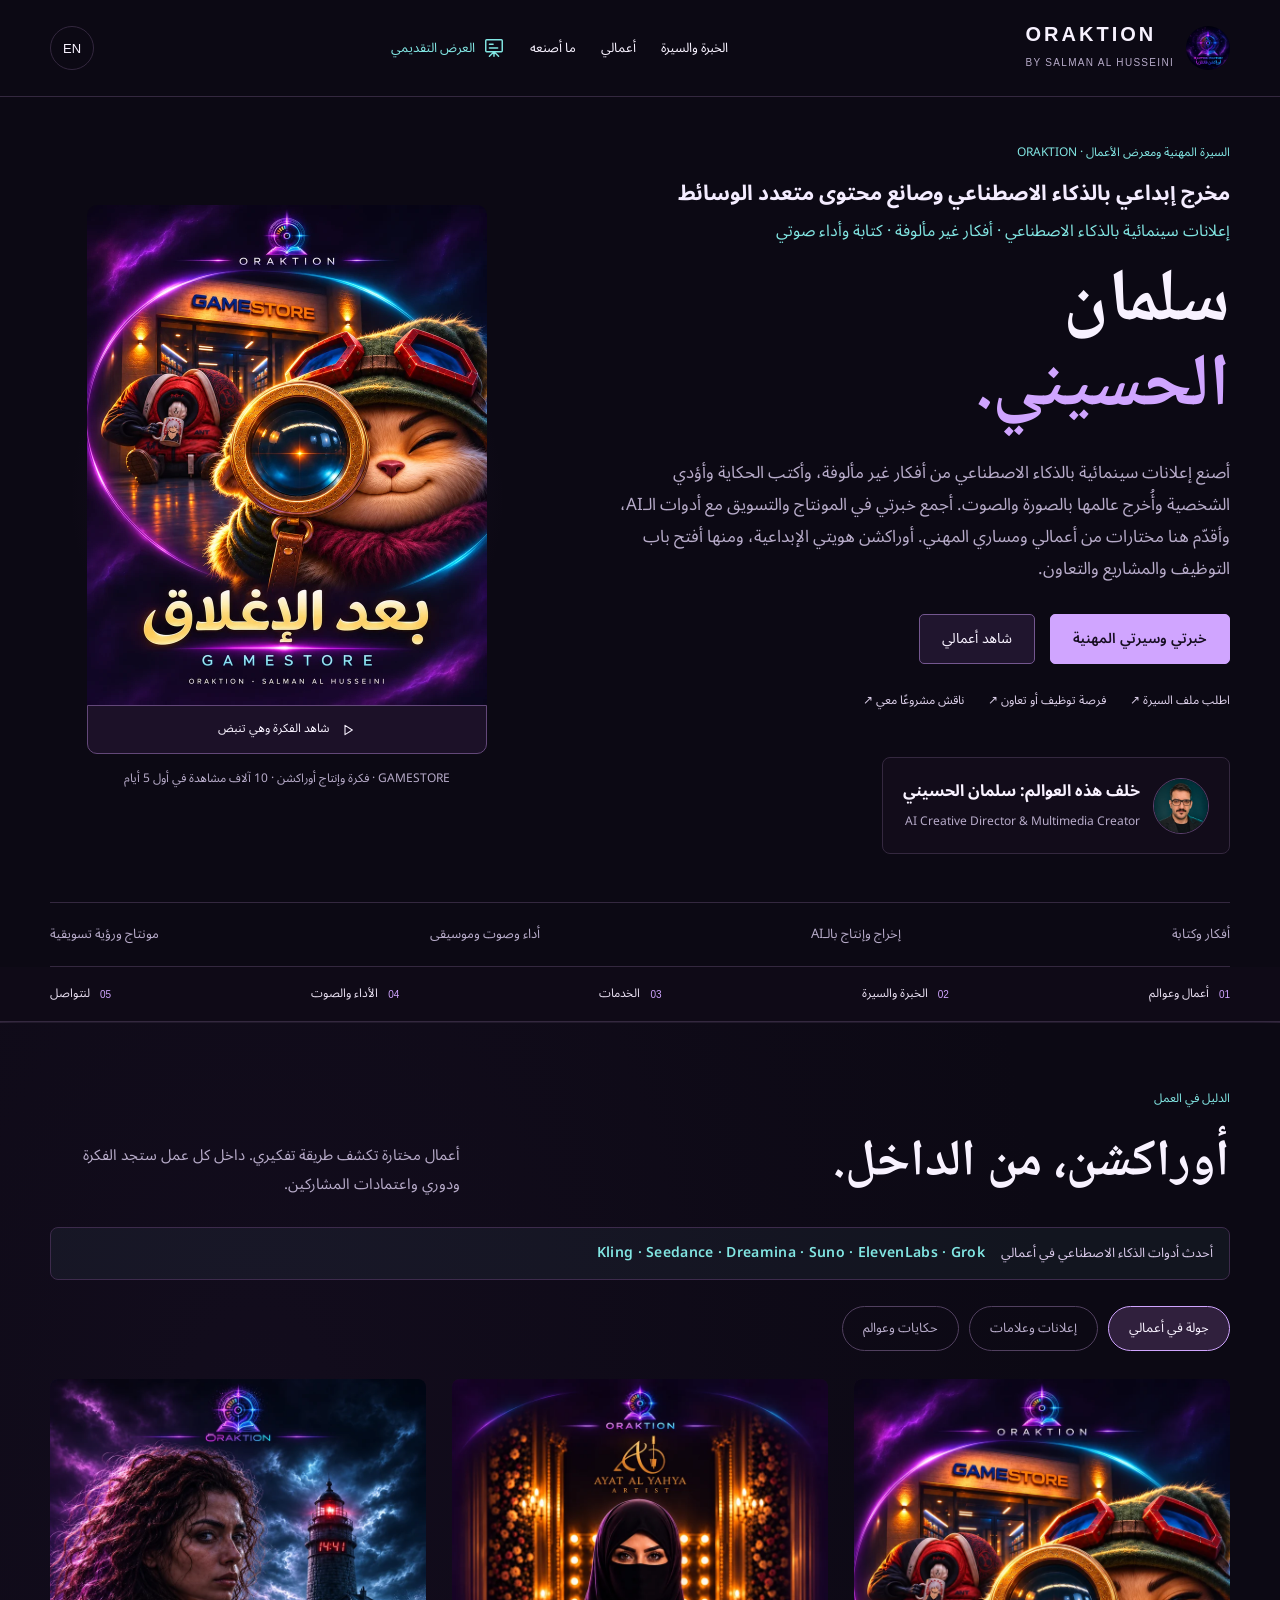
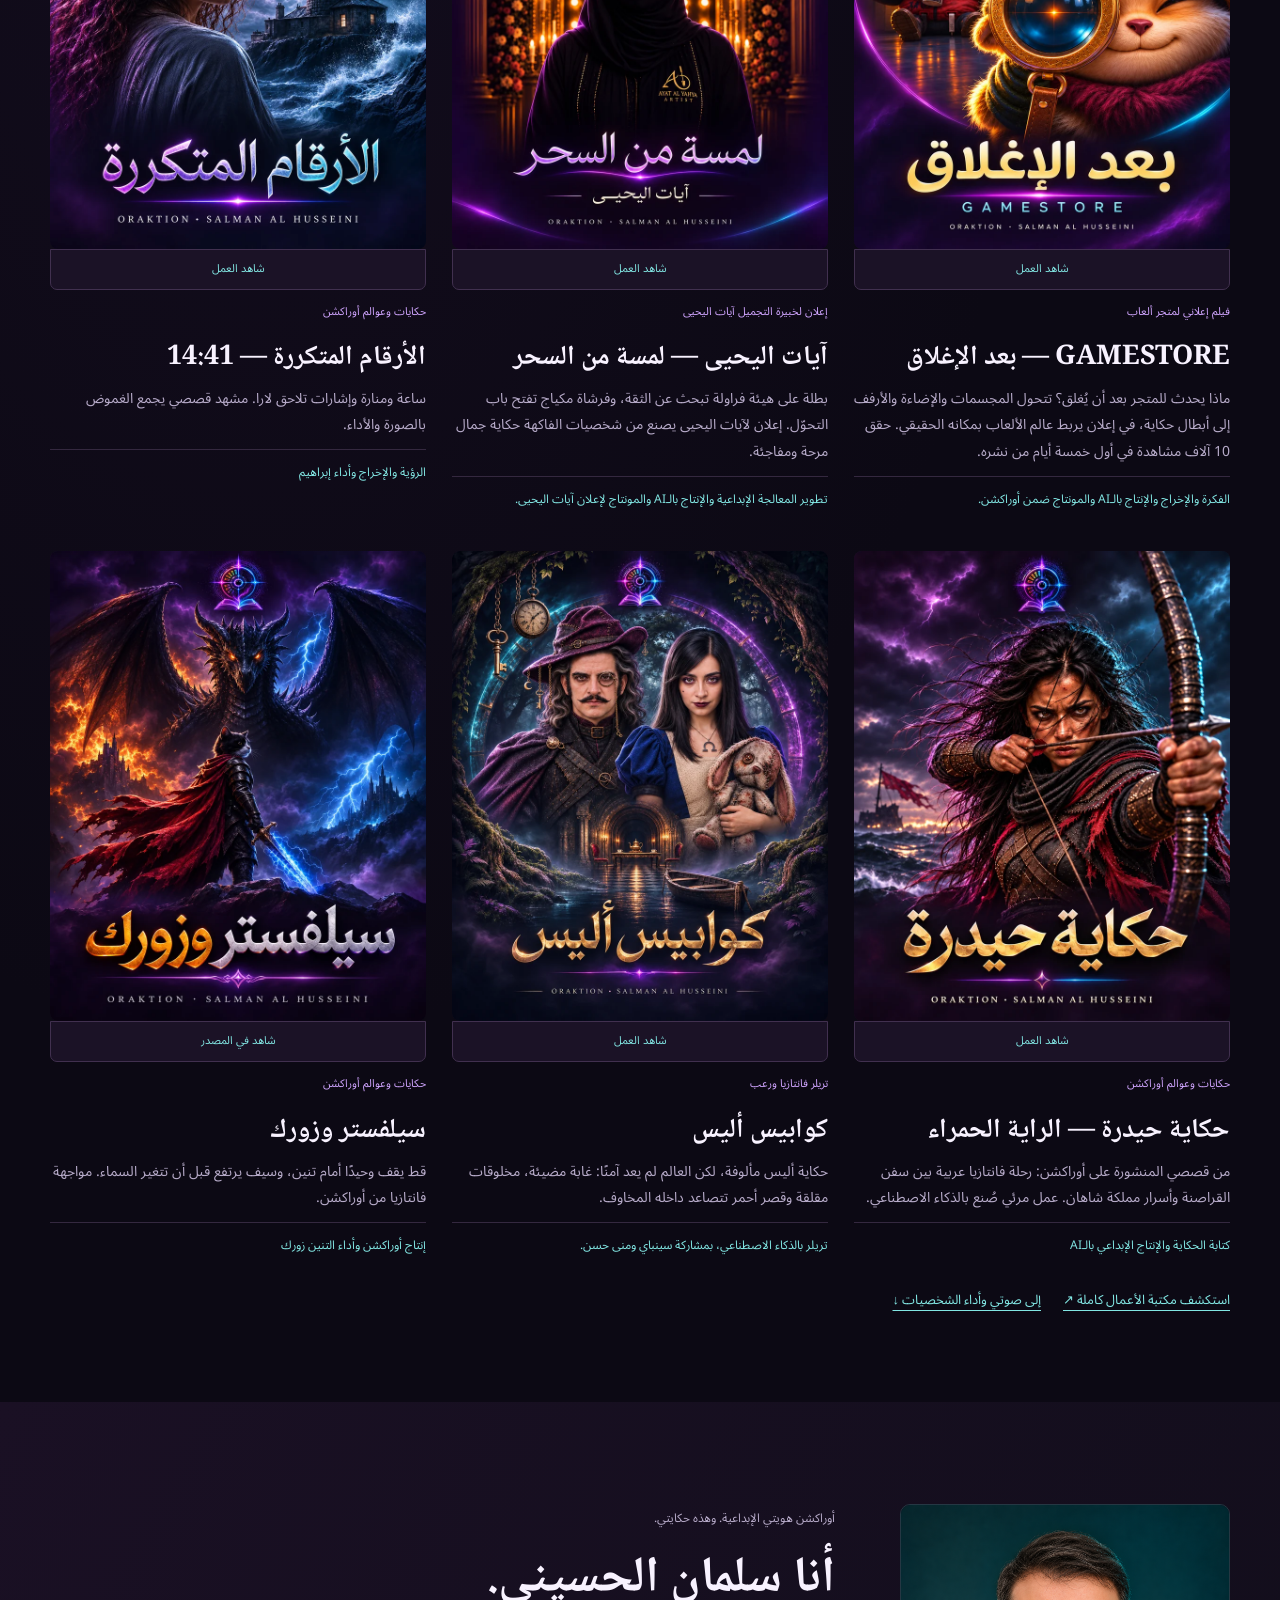
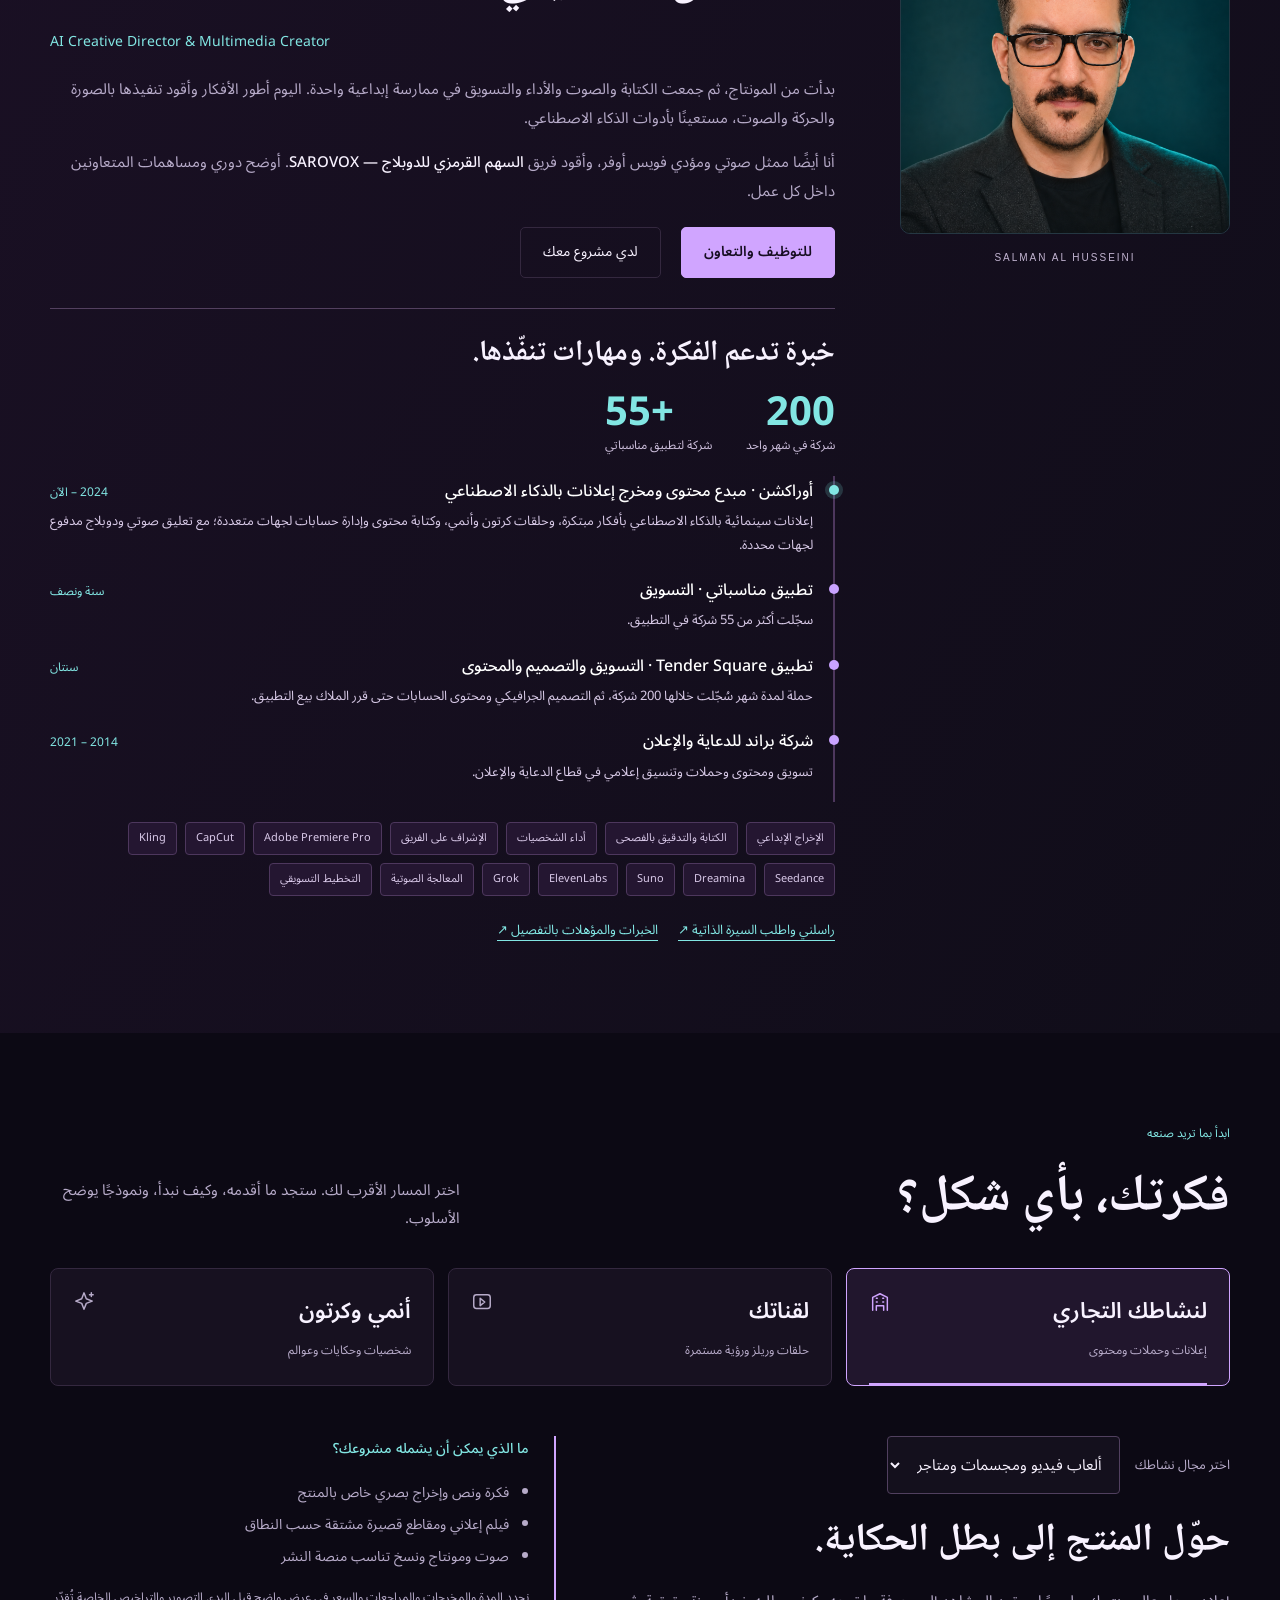
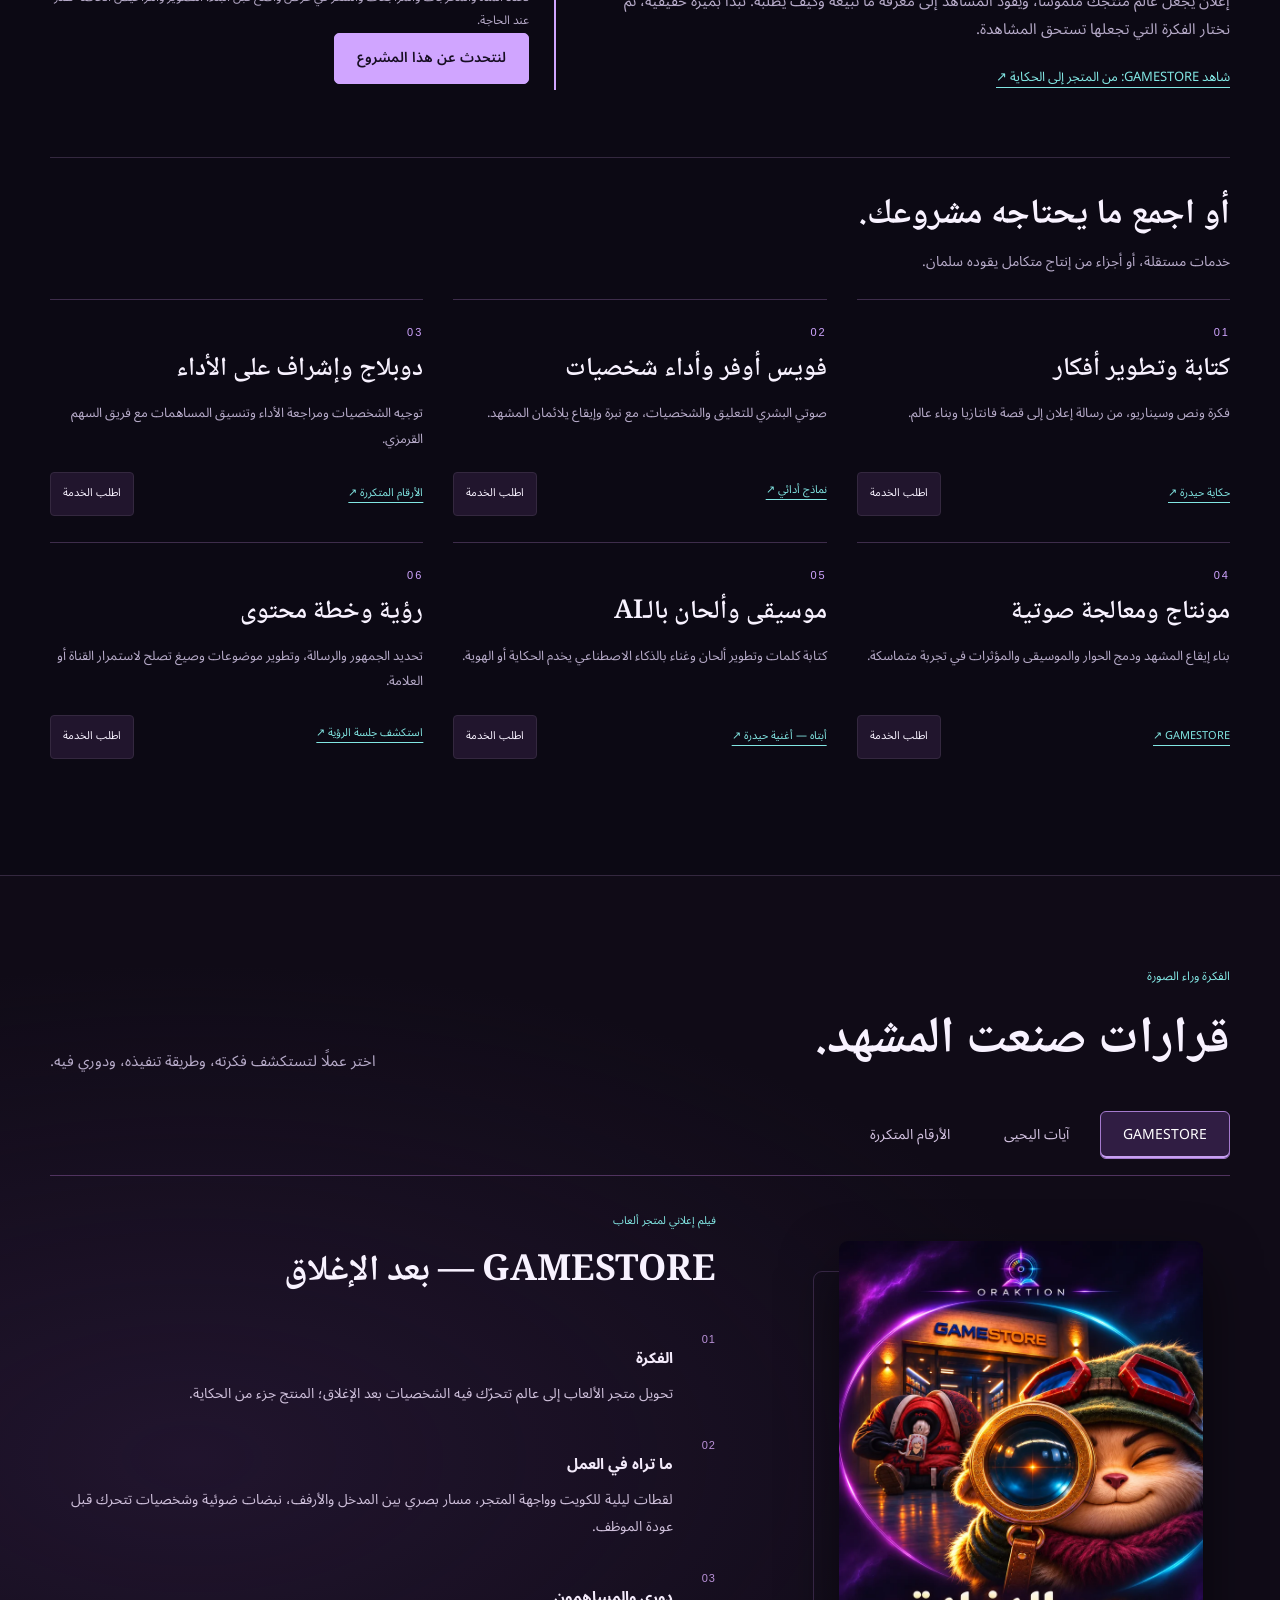
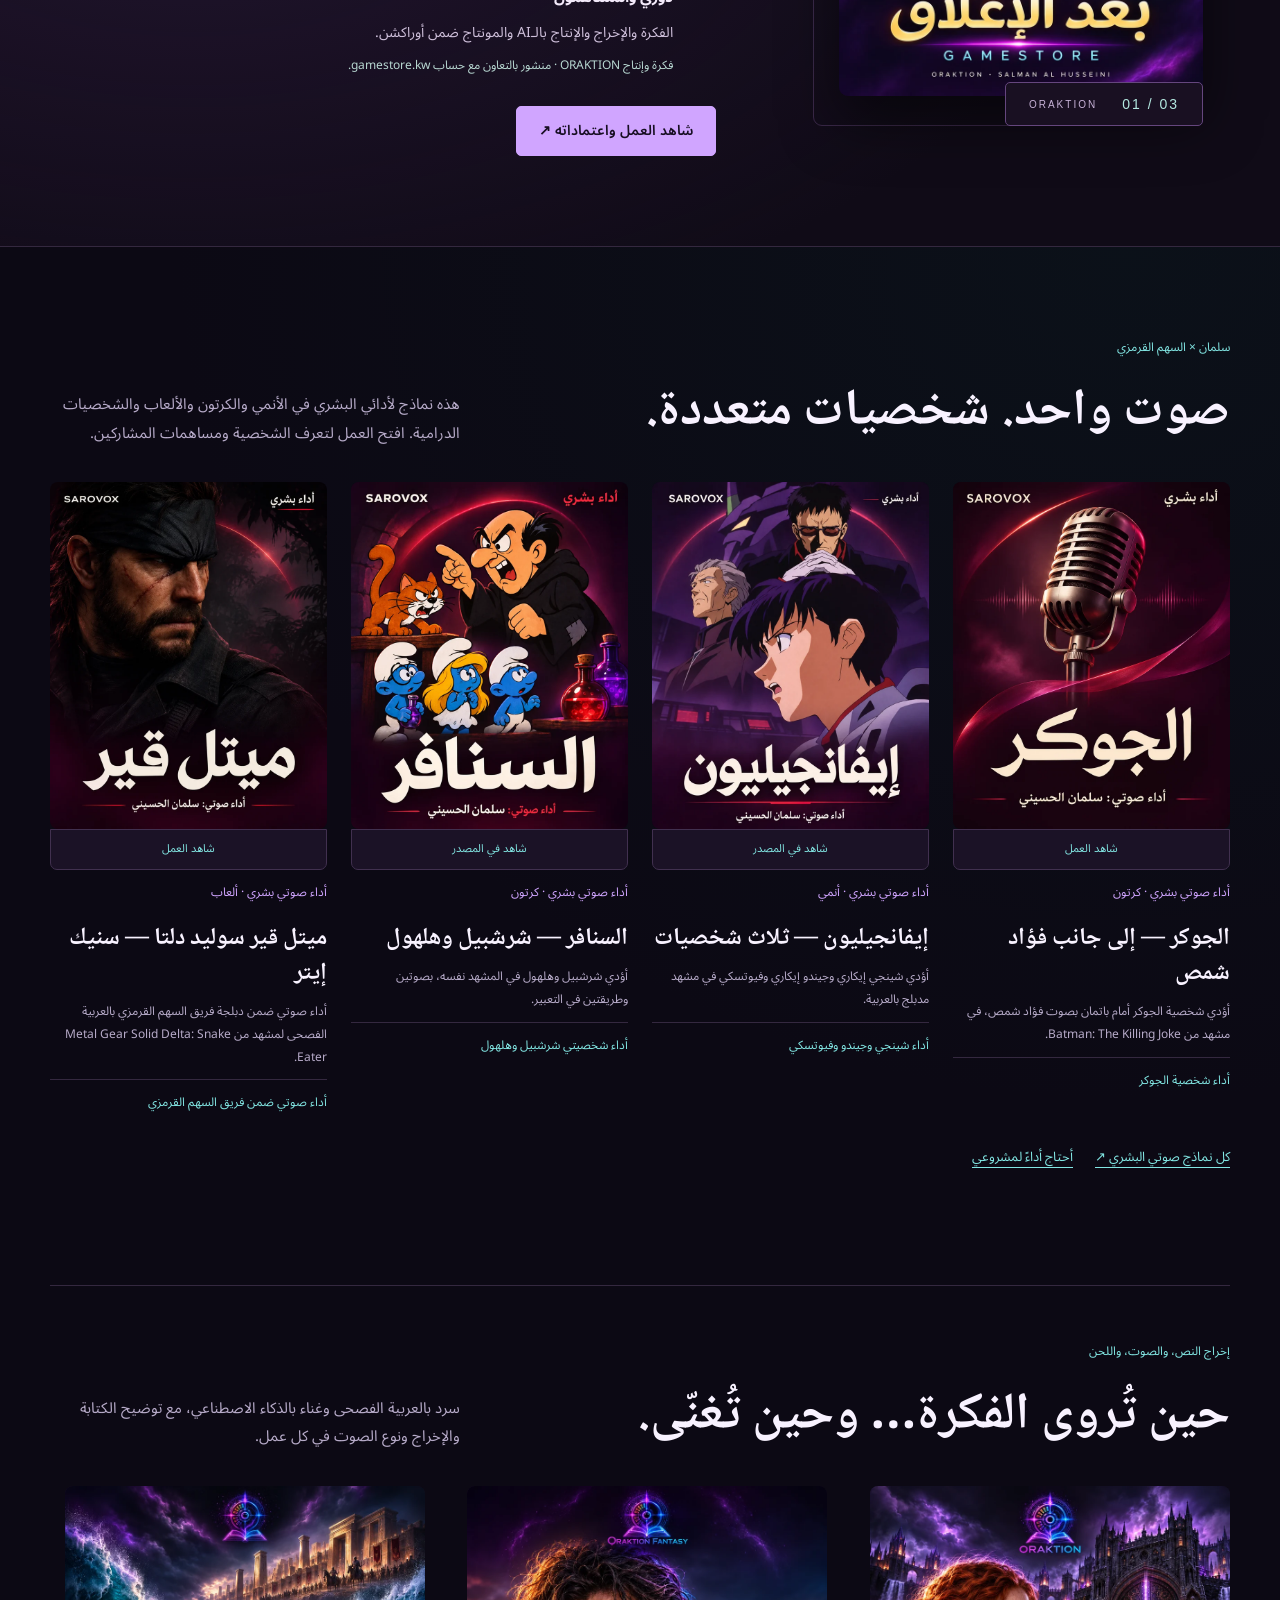
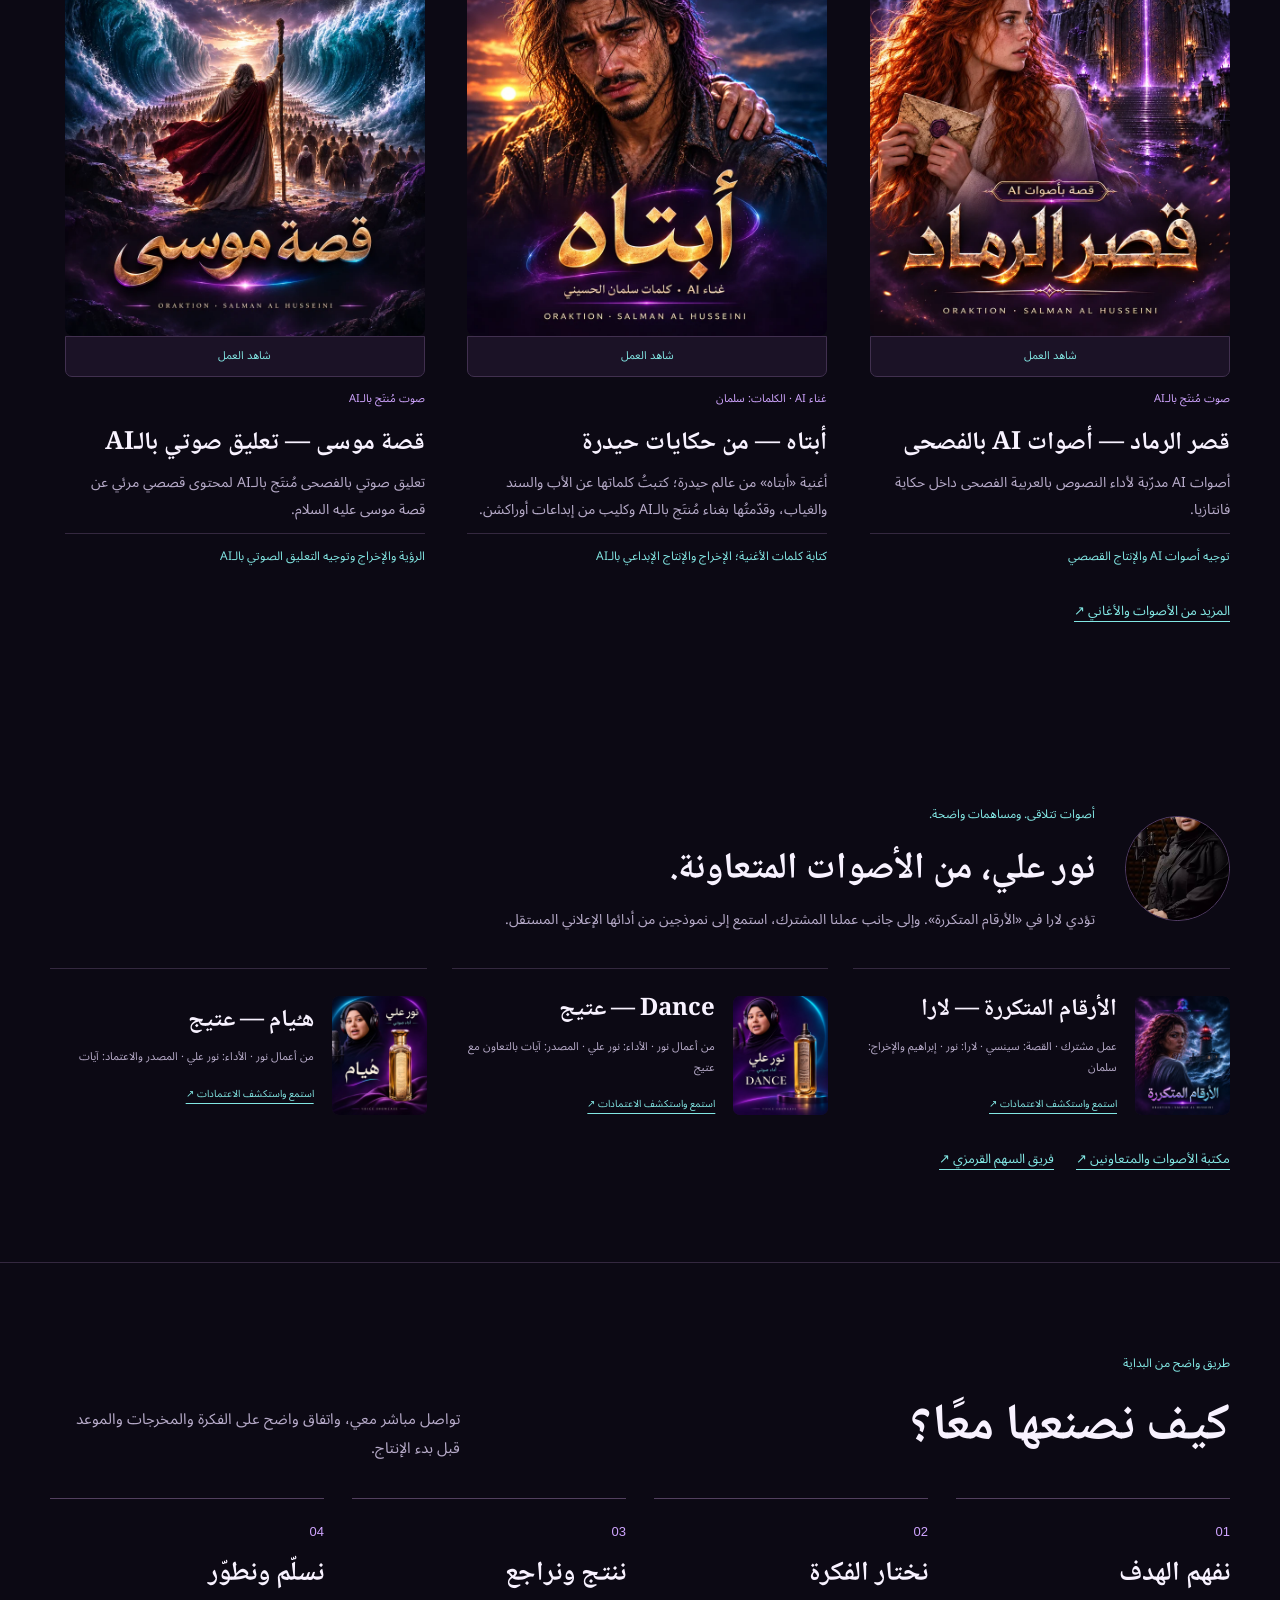
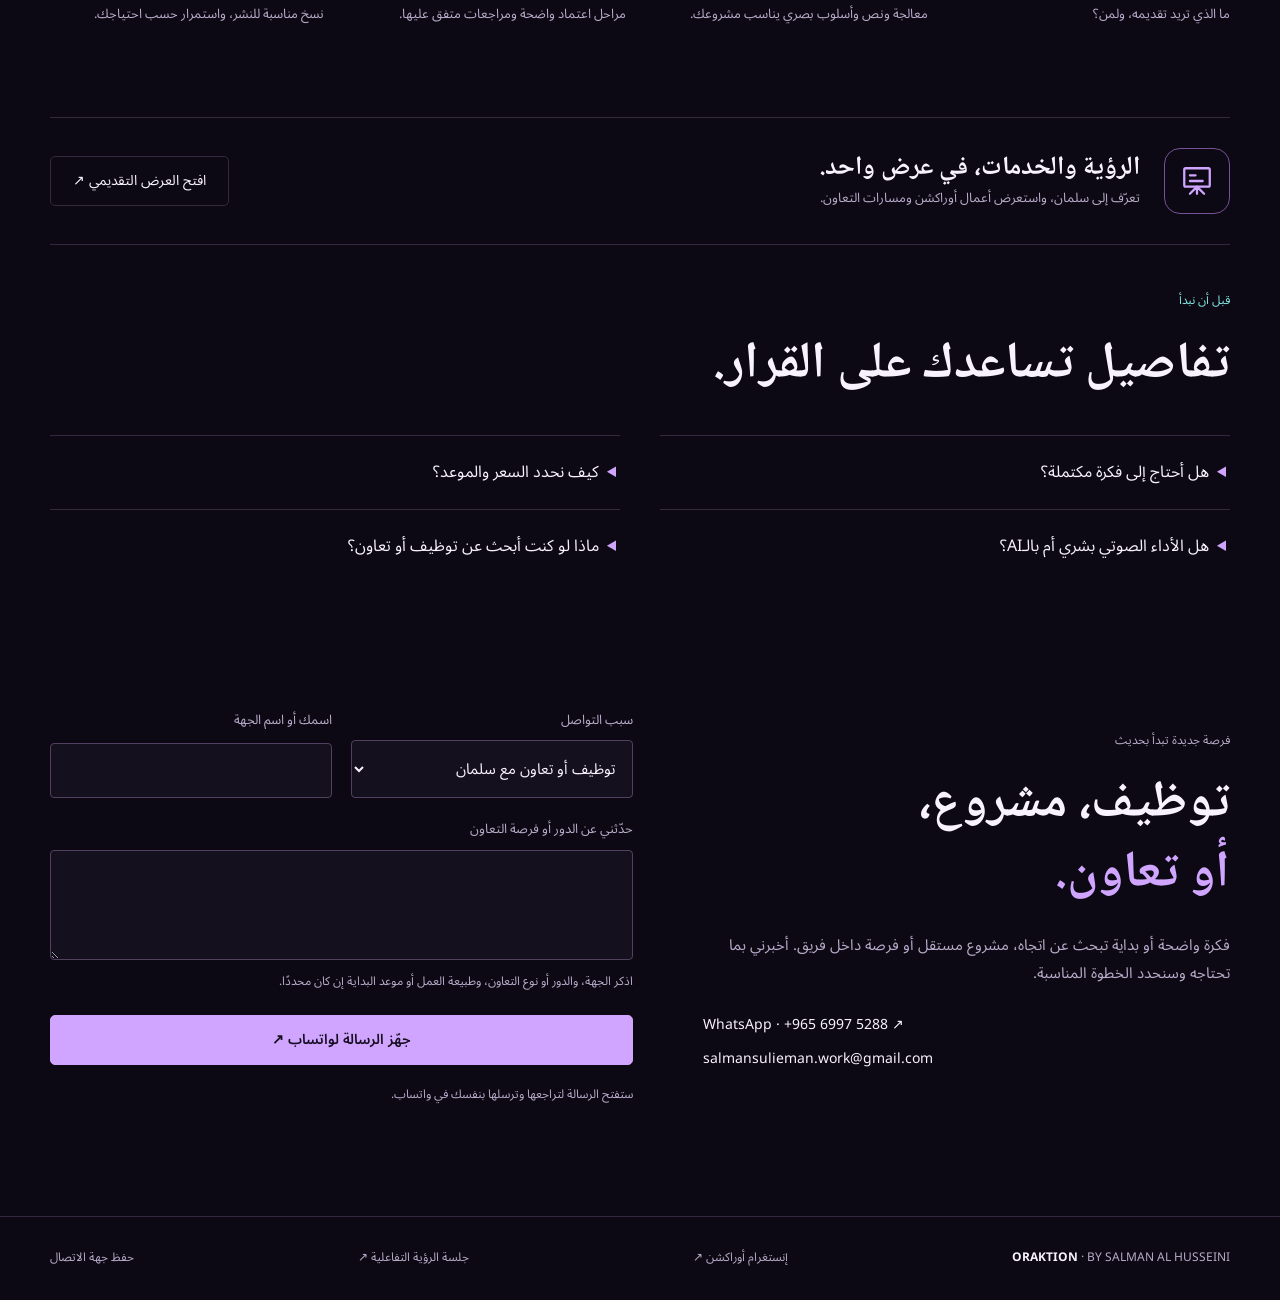
==== commit 7c2bc925: "Add experience timeline, AI tools and GAMESTORE results - Hero: AI Creative Director title and cinem" ====
--- a/index.html
+++ b/index.html
@@ -1,14 +1,26 @@
-<!DOCTYPE html>
-<html dir="rtl" lang="ar"><head><meta charset="utf-8"/><meta content="width=device-width,initial-scale=1" name="viewport"/><meta content="#0c0914" name="theme-color"/><title>سلمان الحسيني × ORAKTION | أفكار وأفلام وعوالم إبداعية</title><meta content="سلمان الحسيني، المبدع وراء أوراكشن. استكشف أعمالي وخدمات الأفلام والإعلانات والقنوات والأنمي والصوت، وتواصل لمشروع أو فرصة توظيف." name="description"/><link href="https://salman-creative-work.github.io/" rel="canonical"/><link href="assets/favicon.svg" rel="icon" type="image/svg+xml"/><meta content="Salman Al Husseini × ORAKTION" property="og:title"/><meta content="أفكار تُروى، وعوالم تُصنع. أعمال أوراكشن والخدمات والخبرة الإبداعية لسلمان الحسيني." property="og:description"/><meta content="https://salman-creative-work.github.io/assets/covers-20261110/gamestore.webp" property="og:image"/><meta content="https://salman-creative-work.github.io/" property="og:url"/><meta content="website" property="og:type"/><link href="home.css?v=20261110-covers-3" rel="stylesheet"/></head><body>
-<a class="skip" href="#main"><span data-ar="تجاوز إلى المحتوى" data-en="Skip to content">تجاوز إلى المحتوى</span></a>
-<header class="site-nav"><div class="shell nav-inner"><a class="brand" href="./"><img alt="" src="assets/oraktion-official-logo.jpg"/><span><strong dir="ltr">ORAKTION</strong><small dir="ltr">BY SALMAN AL HUSSEINI</small></span></a><nav aria-label="التنقل الرئيسي / Main navigation" class="nav-links"><a class="" href="#services"><span data-ar="ما أصنعه" data-en="What I create">ما أصنعه</span></a><a class="" href="#work"><span data-ar="أعمالي" data-en="My work">أعمالي</span></a><a class="" href="#about"><span data-ar="عن سلمان" data-en="About Salman">عن سلمان</span></a><a class="deck-link" data-local-link="" href="presentation/"><svg aria-hidden="true" viewbox="0 0 24 24"><rect height="13" rx="1" width="18" x="3" y="3"></rect><path d="M12 16v5m-5 0 5-5 5 5M7 8h4m-4 4h9"></path></svg><span data-ar="البريزنتيشن" data-en="Presentation">البريزنتيشن</span></a></nav><button aria-label="Switch to English" class="language" id="language">EN</button></div></header>
-<main id="main"><section class="shell hero"><div><p class="eyebrow"><span data-ar="سلمان الحسيني × أوراكشن" data-en="SALMAN AL HUSSEINI × ORAKTION">سلمان الحسيني × أوراكشن</span></p><h1><span data-ar="أفكار تُروى.&lt;br&gt;&lt;em&gt;وعوالم تُصنع.&lt;/em&gt;" data-en="Ideas worth telling.&lt;br&gt;&lt;em&gt;Worlds worth creating.&lt;/em&gt;">أفكار تُروى.<br/><em>وعوالم تُصنع.</em></span></h1><p class="lead" data-ar="أكتب الحكاية، وأؤدي الشخصية، وأُخرج عالمها بالصورة والصوت. في أوراكشن أجمع خبرتي في المونتاج والتسويق مع أدوات الـAI؛ لأصنع لعلامتك أو قناتك فكرة لها طابعها، وتنفيذًا له مقصد." data-en="I write the story, perform the character and direct its world through image and sound. At ORAKTION, I combine editing and marketing experience with AI tools to create a distinctive idea and purposeful production for your brand or channel.">أكتب الحكاية، وأؤدي الشخصية، وأُخرج عالمها بالصورة والصوت. في أوراكشن أجمع خبرتي في المونتاج والتسويق مع أدوات الـAI؛ لأصنع لعلامتك أو قناتك فكرة لها طابعها، وتنفيذًا له مقصد.</p><div class="actions"><a class="button primary" href="#services"><span data-ar="اكتشف ما يمكن أن نصنعه" data-en="Explore what we can create">اكتشف ما يمكن أن نصنعه</span></a><a class="text-link" href="#work"><span data-ar="شاهد أعمالي" data-en="Watch my work">شاهد أعمالي</span></a></div><a class="creator-mini" href="#about"><img alt="سلمان الحسيني / Salman Al Husseini" height="56" src="assets/portrait.png" width="56"/><span><strong data-ar="خلف هذه العوالم: سلمان الحسيني" data-en="Behind these worlds: Salman Al Husseini">خلف هذه العوالم: سلمان الحسيني</strong><small dir="ltr">AI Creative Director &amp; Multimedia Creator</small></span></a></div><div class="hero-feature"><button aria-label="شاهد GAMESTORE — بعد الإغلاق / Watch After Closing" class="hero-poster" data-work="gamestore"><img alt="GAMESTORE — بعد الإغلاق" fetchpriority="high" height="1000" src="assets/covers-20261110/gamestore.webp" width="800"/><span class="play-label"><svg aria-hidden="true" viewbox="0 0 24 24"><path d="m9 5 11 7-11 7Z"></path></svg><span data-ar="شاهد الفكرة وهي تنبض" data-en="Watch the idea come alive">شاهد الفكرة وهي تنبض</span></span></button><p class="hero-caption"><span data-ar="GAMESTORE · فكرة وإنتاج أوراكشن · منشور بالتعاون مع المتجر" data-en="GAMESTORE · Concept &amp; production by ORAKTION · Co-published with the store">GAMESTORE · فكرة وإنتاج أوراكشن · منشور بالتعاون مع المتجر</span></p></div></section>
-<div aria-label="القدرات / Capabilities" class="shell abilities"><span data-ar="أفكار وكتابة" data-en="Concepts &amp; writing">أفكار وكتابة</span><span data-ar="إخراج وإنتاج بالـAI" data-en="AI direction &amp; production">إخراج وإنتاج بالـAI</span><span data-ar="أداء وصوت وموسيقى" data-en="Voice, sound &amp; music">أداء وصوت وموسيقى</span><span data-ar="مونتاج ورؤية تسويقية" data-en="Editing &amp; marketing insight">مونتاج ورؤية تسويقية</span></div><nav aria-label="استكشف الصفحة / Explore this page" class="chapter-nav"><div class="shell chapter-inner"><a href="#work"><small>01</small><span data-ar="أعمال وعوالم" data-en="Films &amp; worlds">أعمال وعوالم</span></a><a href="#services"><small>02</small><span data-ar="الخدمات" data-en="Services">الخدمات</span></a><a href="#voice"><small>03</small><span data-ar="الأداء والصوت" data-en="Voice &amp; sound">الأداء والصوت</span></a><a href="#about"><small>04</small><span data-ar="سلمان والخبرة" data-en="Salman &amp; experience">سلمان والخبرة</span></a><a href="#brief"><small>05</small><span data-ar="لنبدأ" data-en="Let’s talk">لنبدأ</span></a></div></nav>
-<section class="section work-section" id="work"><div class="shell"><div class="section-head"><div><p class="eyebrow"><span data-ar="الدليل في العمل" data-en="SEE IT IN THE WORK">الدليل في العمل</span></p><h2><span data-ar="أوراكشن، من الداخل." data-en="Inside ORAKTION.">أوراكشن، من الداخل.</span></h2></div><p data-ar="أعمال مختارة تكشف طريقة تفكيري. داخل كل عمل ستجد الفكرة ودوري واعتمادات المشاركين." data-en="Selected work that reveals how I think. Each example includes its concept, my role and collaborator credits.">أعمال مختارة تكشف طريقة تفكيري. داخل كل عمل ستجد الفكرة ودوري واعتمادات المشاركين.</p></div><span class="section-anchor" id="stories"></span><div aria-label="تصفية الأعمال / Filter work" class="work-filters" role="group"><button aria-controls="selected-work" aria-pressed="true" data-work-filter="featured" type="button"><span data-ar="جولة في أعمالي" data-en="Selected tour">جولة في أعمالي</span></button><button aria-controls="selected-work" aria-pressed="false" data-work-filter="ads" type="button"><span data-ar="إعلانات وعلامات" data-en="Brands &amp; advertising">إعلانات وعلامات</span></button><button aria-controls="selected-work" aria-pressed="false" data-work-filter="stories" type="button"><span data-ar="حكايات وعوالم" data-en="Stories &amp; worlds">حكايات وعوالم</span></button></div><div aria-live="polite" class="work-grid" id="selected-work"></div><div class="library-links"><a class="text-link" data-local-link="" href="work.html#work"><span data-ar="استكشف مكتبة الأعمال كاملة ↗" data-en="Explore the complete work library ↗">استكشف مكتبة الأعمال كاملة ↗</span></a><a class="text-link" href="#voice"><span data-ar="إلى صوتي وأداء الشخصيات ↓" data-en="Explore my voice performances ↓">إلى صوتي وأداء الشخصيات ↓</span></a></div></div></section><section class="shell section" id="services"><div class="section-head"><div><p class="eyebrow"><span data-ar="ابدأ بما تريد صنعه" data-en="START WITH WHAT YOU WANT TO CREATE">ابدأ بما تريد صنعه</span></p><h2><span data-ar="فكرتك، بأي شكل؟" data-en="What shape is your idea?">فكرتك، بأي شكل؟</span></h2></div><p data-ar="اختر المسار الأقرب لك. ستجد ما أقدمه، وكيف نبدأ، ونموذجًا يوضح الأسلوب." data-en="Choose a path to see what I offer, how we begin and a relevant example.">اختر المسار الأقرب لك. ستجد ما أقدمه، وكيف نبدأ، ونموذجًا يوضح الأسلوب.</p></div><div aria-label="مسارات المشاريع / Project paths" class="routes" role="group"><button aria-controls="service-scene" aria-pressed="true" class="route" data-route="business"><svg aria-hidden="true" viewbox="0 0 24 24"><path d="M4 21V7l8-4 8 4v14M8 21v-5h8v5M8 8h1m6 0h1m-8 4h1m6 0h1"></path></svg><span data-ar="لنشاطك التجاري" data-en="For your business">لنشاطك التجاري</span><small data-ar="إعلانات وحملات ومحتوى" data-en="Films, campaigns &amp; content">إعلانات وحملات ومحتوى</small></button><button aria-controls="service-scene" aria-pressed="false" class="route" data-route="channel"><svg aria-hidden="true" viewbox="0 0 24 24"><rect height="15" rx="3" width="18" x="3" y="4"></rect><path d="m10 8 5 4-5 4Z"></path></svg><span data-ar="لقناتك" data-en="For your channel">لقناتك</span><small data-ar="حلقات وريلز ورؤية مستمرة" data-en="Episodes, Reels &amp; a clear direction">حلقات وريلز ورؤية مستمرة</small></button><button aria-controls="service-scene" aria-pressed="false" class="route" data-route="anime"><svg aria-hidden="true" viewbox="0 0 24 24"><path d="m12 2 2.5 6.5L21 11l-6.5 2.5L12 20l-2.5-6.5L3 11l6.5-2.5ZM20 2v4m-2-2h4"></path></svg><span data-ar="أنمي وكرتون" data-en="Anime &amp; animation">أنمي وكرتون</span><small data-ar="شخصيات وحكايات وعوالم" data-en="Characters, stories &amp; worlds">شخصيات وحكايات وعوالم</small></button></div><div aria-live="polite" class="service-scene" id="service-scene"><div class="service-text"><div class="picker"><label for="service-choice" id="choice-label"></label><select id="service-choice"></select></div><h3 id="service-title"></h3><p id="service-description"></p><a class="text-link" href="#work" id="service-example"></a></div><div class="scope"><h4 id="scope-label"></h4><ul id="service-deliverables"></ul><p class="scope-note" id="service-note"></p><a class="button primary" href="#brief" id="route-cta"></a></div></div><div class="specialist-block"><h3 data-ar="أو اجمع ما يحتاجه مشروعك." data-en="Or choose the skills your project needs.">أو اجمع ما يحتاجه مشروعك.</h3><p class="section-intro" data-ar="خدمات مستقلة، أو أجزاء من إنتاج متكامل يقوده سلمان." data-en="Individual services, or parts of a complete production directed by Salman.">خدمات مستقلة، أو أجزاء من إنتاج متكامل يقوده سلمان.</p><div class="specialist-grid"><article><small class="service-number">01</small><h4 data-ar="كتابة وتطوير أفكار" data-en="Writing &amp; concepts">كتابة وتطوير أفكار</h4><p data-ar="فكرة ونص وسيناريو، من رسالة إعلان إلى قصة فانتازيا وبناء عالم." data-en="Concepts, scripts and scenarios, from a brand message to fantasy writing and world-building.">فكرة ونص وسيناريو، من رسالة إعلان إلى قصة فانتازيا وبناء عالم.</p><div class="specialty-actions"><button class="text-link" data-work="haydarah" type="button"><span data-ar="حكاية حيدرة ↗" data-en="Haydarah ↗">حكاية حيدرة ↗</span></button><button class="service-request" data-specific-ar="كتابة وتطوير أفكار" data-specific-en="Writing &amp; concepts" type="button"><span data-ar="اطلب الخدمة" data-en="Enquire">اطلب الخدمة</span></button></div></article><article><small class="service-number">02</small><h4 data-ar="فويس أوفر وأداء شخصيات" data-en="Voice-over &amp; character acting">فويس أوفر وأداء شخصيات</h4><p data-ar="صوتي البشري للتعليق والشخصيات، مع نبرة وإيقاع يلائمان المشهد." data-en="My human voice for narration and characters, with tone and timing shaped for the scene.">صوتي البشري للتعليق والشخصيات، مع نبرة وإيقاع يلائمان المشهد.</p><div class="specialty-actions"><a class="text-link" href="#voice"><span data-ar="نماذج أدائي ↗" data-en="My performances ↗">نماذج أدائي ↗</span></a><button class="service-request" data-specific-ar="فويس أوفر وأداء شخصيات" data-specific-en="Voice-over &amp; character acting" type="button"><span data-ar="اطلب الخدمة" data-en="Enquire">اطلب الخدمة</span></button></div></article><article><small class="service-number">03</small><h4 data-ar="دوبلاج وإشراف على الأداء" data-en="Dubbing &amp; performance direction">دوبلاج وإشراف على الأداء</h4><p data-ar="توجيه الشخصيات ومراجعة الأداء وتنسيق المساهمات مع فريق السهم القرمزي." data-en="Character direction, performance reviews and coordination with the Scarlet Arrow team.">توجيه الشخصيات ومراجعة الأداء وتنسيق المساهمات مع فريق السهم القرمزي.</p><div class="specialty-actions"><button class="text-link" data-work="recurring-numbers" type="button"><span data-ar="الأرقام المتكررة ↗" data-en="Recurring Numbers ↗">الأرقام المتكررة ↗</span></button><button class="service-request" data-specific-ar="دوبلاج وإشراف على الأداء" data-specific-en="Dubbing &amp; performance direction" type="button"><span data-ar="اطلب الخدمة" data-en="Enquire">اطلب الخدمة</span></button></div></article><article><small class="service-number">04</small><h4 data-ar="مونتاج ومعالجة صوتية" data-en="Editing &amp; audio production">مونتاج ومعالجة صوتية</h4><p data-ar="بناء إيقاع المشهد ودمج الحوار والموسيقى والمؤثرات في تجربة متماسكة." data-en="Shape the pacing and bring dialogue, music and effects into a coherent experience.">بناء إيقاع المشهد ودمج الحوار والموسيقى والمؤثرات في تجربة متماسكة.</p><div class="specialty-actions"><button class="text-link" data-work="gamestore" type="button"><span data-ar="GAMESTORE ↗" data-en="GAMESTORE ↗">GAMESTORE ↗</span></button><button class="service-request" data-specific-ar="مونتاج ومعالجة صوتية" data-specific-en="Editing &amp; audio production" type="button"><span data-ar="اطلب الخدمة" data-en="Enquire">اطلب الخدمة</span></button></div></article><article><small class="service-number">05</small><h4 data-ar="موسيقى وألحان بالـAI" data-en="AI music &amp; melodies">موسيقى وألحان بالـAI</h4><p data-ar="كتابة كلمات وتطوير ألحان وغناء بالذكاء الاصطناعي يخدم الحكاية أو الهوية." data-en="Lyrics, melodies and AI-generated singing shaped around a story or creative identity.">كتابة كلمات وتطوير ألحان وغناء بالذكاء الاصطناعي يخدم الحكاية أو الهوية.</p><div class="specialty-actions"><button class="text-link" data-work="haydarah-song" type="button"><span data-ar="أبتاه — أغنية حيدرة ↗" data-en="Father — Haydarah’s song ↗">أبتاه — أغنية حيدرة ↗</span></button><button class="service-request" data-specific-ar="موسيقى وألحان بالـAI" data-specific-en="AI music &amp; melodies" type="button"><span data-ar="اطلب الخدمة" data-en="Enquire">اطلب الخدمة</span></button></div></article><article><small class="service-number">06</small><h4 data-ar="رؤية وخطة محتوى" data-en="Creative direction &amp; content planning">رؤية وخطة محتوى</h4><p data-ar="تحديد الجمهور والرسالة، وتطوير موضوعات وصيغ تصلح لاستمرار القناة أو العلامة." data-en="Define the audience and message, then develop topics and formats for a continuing channel or brand presence.">تحديد الجمهور والرسالة، وتطوير موضوعات وصيغ تصلح لاستمرار القناة أو العلامة.</p><div class="specialty-actions"><a class="text-link" data-local-link="" href="vision/"><span data-ar="استكشف جلسة الرؤية ↗" data-en="Explore the vision session ↗">استكشف جلسة الرؤية ↗</span></a><button class="service-request" data-specific-ar="رؤية وخطة محتوى" data-specific-en="Creative direction &amp; content planning" type="button"><span data-ar="اطلب الخدمة" data-en="Enquire">اطلب الخدمة</span></button></div></article></div></div></section><section class="section craft-proof"><div class="shell"><div class="section-head"><div><p class="eyebrow" data-ar="ما وراء اللقطة" data-en="BEHIND THE FRAME">ما وراء اللقطة</p><h2 data-ar="الفكرة تُرى في التفاصيل." data-en="The idea lives in the details.">الفكرة تُرى في التفاصيل.</h2></div><p data-ar="كل اختيار في الصورة والصوت يوجّه إحساس المشاهد. هذه أمثلة من طريقة عملي." data-en="Every choice in image and sound shapes the viewer’s experience. Here are examples from my work.">كل اختيار في الصورة والصوت يوجّه إحساس المشاهد. هذه أمثلة من طريقة عملي.</p></div><div class="craft-grid"><article><span>01</span><h3 data-ar="من مكان حقيقي إلى حكاية" data-en="From a real venue to a story">من مكان حقيقي إلى حكاية</h3><p data-ar="في GAMESTORE، يرتبط الدخول إلى المتجر وتحرك الشخصيات بفكرة الحياة بعد الإغلاق." data-en="In GAMESTORE, entering the shop and bringing its characters to life serve the after-closing premise.">في GAMESTORE، يرتبط الدخول إلى المتجر وتحرك الشخصيات بفكرة الحياة بعد الإغلاق.</p><button class="text-link" data-work="gamestore" type="button"><span data-ar="استكشف الاختيارات الإبداعية ↗" data-en="Explore the creative choices ↗">استكشف الاختيارات الإبداعية ↗</span></button></article><article><span>02</span><h3 data-ar="هوية داخل العالم" data-en="A brand inside the world">هوية داخل العالم</h3><p data-ar="في إعلان آيات، تقود الشخصيات والضوء الذهبي إلى الصالون والظهور النهائي للعلامة." data-en="In the Ayat film, characters and golden light lead to the salon and the final brand reveal.">في إعلان آيات، تقود الشخصيات والضوء الذهبي إلى الصالون والظهور النهائي للعلامة.</p><button class="text-link" data-work="ayat-magic" type="button"><span data-ar="استكشف الاختيارات الإبداعية ↗" data-en="Explore the creative choices ↗">استكشف الاختيارات الإبداعية ↗</span></button></article><article><span>03</span><h3 data-ar="شخصية لها صوت" data-en="A character with a voice">شخصية لها صوت</h3><p data-ar="في الأرقام المتكررة، أؤدي إبراهيم وأقود الرؤية والإخراج؛ القصة لسينسي ولارا بصوت نور علي." data-en="In Recurring Numbers, I play Ibrahim and lead vision and direction; Sensei wrote the story and Noor Ali plays Lara.">في الأرقام المتكررة، أؤدي إبراهيم وأقود الرؤية والإخراج؛ القصة لسينسي ولارا بصوت نور علي.</p><button class="text-link" data-work="recurring-numbers" type="button"><span data-ar="استكشف الاختيارات الإبداعية ↗" data-en="Explore the creative choices ↗">استكشف الاختيارات الإبداعية ↗</span></button></article></div></div></section>
-
-<section class="section voice-proof" id="voice"><div class="shell"><div class="section-head"><div><p class="eyebrow" data-ar="سلمان × السهم القرمزي" data-en="SALMAN × SCARLET ARROW">سلمان × السهم القرمزي</p><h2 data-ar="صوت واحد. شخصيات متعددة." data-en="One voice. Many characters.">صوت واحد. شخصيات متعددة.</h2></div><p data-ar="هذه نماذج لأدائي البشري في الأنمي والكرتون والألعاب والشخصيات الدرامية. افتح العمل لتعرف الشخصية ومساهمات المشاركين." data-en="My human performances in anime, animation, games and dramatic roles. Open an example to see the character and the full credits.">هذه نماذج لأدائي البشري في الأنمي والكرتون والألعاب والشخصيات الدرامية. افتح العمل لتعرف الشخصية ومساهمات المشاركين.</p></div><div class="voice-proof-grid" id="human-voice-grid"></div><div class="library-links"><a class="text-link" data-local-link="" href="work.html#voice"><span data-ar="كل نماذج صوتي البشري ↗" data-en="All my human voice performances ↗">كل نماذج صوتي البشري ↗</span></a><a class="text-link" data-specific-ar="فويس أوفر وأداء شخصيات" data-specific-en="Voice-over &amp; character acting" href="#brief"><span data-ar="أحتاج أداءً لمشروعي" data-en="I need a voice for my project">أحتاج أداءً لمشروعي</span></a></div></div></section><section class="section ai-proof" id="ai-audio"><div class="shell"><div class="section-head"><div><p class="eyebrow" data-ar="إخراج النص، والصوت، واللحن" data-en="DIRECTING WORDS, VOICE &amp; MELODY">إخراج النص، والصوت، واللحن</p><h2 data-ar="حين تُروى الفكرة… وحين تُغنّى." data-en="When an idea is told… or sung.">حين تُروى الفكرة… وحين تُغنّى.</h2></div><p data-ar="سرد بالعربية الفصحى وغناء بالذكاء الاصطناعي، مع توضيح الكتابة والإخراج ونوع الصوت في كل عمل." data-en="Modern Standard Arabic narration and AI-generated singing, with writing, direction and voice type credited for each work.">سرد بالعربية الفصحى وغناء بالذكاء الاصطناعي، مع توضيح الكتابة والإخراج ونوع الصوت في كل عمل.</p></div><div class="audio-proof-grid" id="ai-audio-grid"></div><div class="library-links"><a class="text-link" data-local-link="" href="work.html#ai-audio"><span data-ar="المزيد من الأصوات والأغاني ↗" data-en="More voices and songs ↗">المزيد من الأصوات والأغاني ↗</span></a></div></div></section><section class="section creator-section" id="about"><div class="shell creator-grid"><div class="creator-image"><img alt="سلمان الحسيني / Salman Al Husseini" height="600" loading="lazy" src="assets/portrait.png" width="600"/><small>SALMAN AL HUSSEINI</small></div><div class="creator-copy"><p class="eyebrow"><span data-ar="أوراكشن هويتي الإبداعية. وهذه حكايتي." data-en="ORAKTION IS MY CREATIVE IDENTITY. THIS IS MY STORY.">أوراكشن هويتي الإبداعية. وهذه حكايتي.</span></p><h2><span data-ar="أنا سلمان الحسيني." data-en="I’m Salman Al Husseini.">أنا سلمان الحسيني.</span></h2><p class="role-title">AI Creative Director &amp; Multimedia Creator</p><p data-ar="بدأت من المونتاج، ثم جمعت الكتابة والصوت والأداء والتسويق في ممارسة إبداعية واحدة. اليوم أطور الأفكار وأقود تنفيذها بالصورة والحركة والصوت، مستعينًا بأدوات الذكاء الاصطناعي." data-en="I started in editing and brought writing, sound, performance and marketing into one creative practice. Today, I develop ideas and direct their execution through image, motion and sound, using AI tools.">بدأت من المونتاج، ثم جمعت الكتابة والصوت والأداء والتسويق في ممارسة إبداعية واحدة. اليوم أطور الأفكار وأقود تنفيذها بالصورة والحركة والصوت، مستعينًا بأدوات الذكاء الاصطناعي.</p><p data-ar="أنا أيضًا ممثل صوتي ومؤدي فويس أوفر، وأقود فريق &lt;strong&gt;السهم القرمزي للدوبلاج — SAROVOX&lt;/strong&gt;. أوضح دوري ومساهمات المتعاونين داخل كل عمل." data-en="I am also a voice actor and voice-over artist, and lead &lt;strong&gt;Scarlet Arrow Dubbing — SAROVOX&lt;/strong&gt;. My role and collaborators’ contributions are credited with each work.">أنا أيضًا ممثل صوتي ومؤدي فويس أوفر، وأقود فريق <strong>السهم القرمزي للدوبلاج — SAROVOX</strong>. أوضح دوري ومساهمات المتعاونين داخل كل عمل.</p><div class="creator-links"><a class="button primary" data-intent="project" href="#brief"><span data-ar="لدي مشروع معك" data-en="I have a project for you">لدي مشروع معك</span></a><a class="button" data-intent="hiring" href="#brief"><span data-ar="للتوظيف والتعاون" data-en="Hiring &amp; collaboration">للتوظيف والتعاون</span></a></div><div class="experience-visible"><h3 data-ar="خبرة تدعم الفكرة. ومهارات تنفّذها." data-en="Experience behind the idea. Skills to deliver it.">خبرة تدعم الفكرة. ومهارات تنفّذها.</h3><p class="career-line" data-ar="شركة براند للدعاية والإعلان · 2014–2021" data-en="Brand Advertising · 2014–2021">شركة براند للدعاية والإعلان · 2014–2021</p><p data-ar="تسويق ومحتوى وحملات وتنسيق إعلامي، وتسويق تطبيقَي Tender Square ومناسباتي. وفي عقد مدته شهر واحد لتطبيق Tender Square، سجلت 200 شركة." data-en="Marketing, content, campaigns and media coordination, including Tender Square and Monasbati. During a one-month Tender Square contract, I registered 200 companies.">تسويق ومحتوى وحملات وتنسيق إعلامي، وتسويق تطبيقَي Tender Square ومناسباتي. وفي عقد مدته شهر واحد لتطبيق Tender Square، سجلت 200 شركة.</p><div class="skill-tags"><span data-ar="الإخراج الإبداعي" data-en="Creative direction">الإخراج الإبداعي</span><span data-ar="الكتابة والتدقيق بالفصحى" data-en="Arabic writing &amp; editing">الكتابة والتدقيق بالفصحى</span><span data-ar="أداء الشخصيات" data-en="Character acting">أداء الشخصيات</span><span data-ar="الإشراف على الفريق" data-en="Team supervision">الإشراف على الفريق</span><span data-ar="Adobe Premiere Pro" data-en="Adobe Premiere Pro">Adobe Premiere Pro</span><span data-ar="CapCut" data-en="CapCut">CapCut</span><span data-ar="المعالجة الصوتية" data-en="Audio production">المعالجة الصوتية</span><span data-ar="التخطيط التسويقي" data-en="Marketing planning">التخطيط التسويقي</span></div><div class="creator-links"><a class="text-link" data-intent="cv" href="#brief"><span data-ar="راسلني واطلب السيرة الذاتية ↗" data-en="Contact me to request my CV ↗">راسلني واطلب السيرة الذاتية ↗</span></a><a class="text-link" data-local-link="" href="work.html#about"><span data-ar="الخبرات والمؤهلات بالتفصيل ↗" data-en="Full experience and qualifications ↗">الخبرات والمؤهلات بالتفصيل ↗</span></a></div></div></div></div></section><section class="section collaboration-proof" id="collaborators"><div class="shell"><div class="collaborator-intro"><img alt="نور علي / Noor Ali" height="120" loading="lazy" src="assets/noor-portrait.jpg" width="120"/><div><p class="eyebrow" data-ar="أصوات تتلاقى. ومساهمات واضحة." data-en="Voices that meet. Contributions that are clear.">أصوات تتلاقى. ومساهمات واضحة.</p><h2 data-ar="نور علي، من الأصوات المتعاونة." data-en="Noor Ali, a collaborating voice.">نور علي، من الأصوات المتعاونة.</h2><p data-ar="تؤدي لارا في «الأرقام المتكررة». وإلى جانب عملنا المشترك، استمع إلى نموذجين من أدائها الإعلاني المستقل." data-en="Noor plays Lara in Recurring Numbers. Alongside our collaboration, listen to two examples of her independent advertising work.">تؤدي لارا في «الأرقام المتكررة». وإلى جانب عملنا المشترك، استمع إلى نموذجين من أدائها الإعلاني المستقل.</p></div></div><div class="collaborator-samples"><button data-work="recurring-numbers" type="button"><img alt="الأرقام المتكررة — لارا" loading="lazy" src="assets/covers-20261110/recurring-numbers.webp"/><div><h3 data-ar="الأرقام المتكررة — لارا" data-en="Recurring Numbers — Lara">الأرقام المتكررة — لارا</h3><p data-ar="عمل مشترك · القصة: سينسي · لارا: نور · إبراهيم والإخراج: سلمان" data-en="Collaboration · Story: Sensei · Lara: Noor · Ibrahim &amp; direction: Salman">عمل مشترك · القصة: سينسي · لارا: نور · إبراهيم والإخراج: سلمان</p><span class="text-link" data-ar="استمع واستكشف الاعتمادات ↗" data-en="Listen and explore the credits ↗">استمع واستكشف الاعتمادات ↗</span></div></button><a href="https://www.instagram.com/reel/DP4QltxCCNO/" rel="noopener" target="_blank"><img alt="Dance — عتيج" loading="lazy" src="assets/covers-20261110/noor-ateej-dance.webp"/><div><h3 data-ar="Dance — عتيج" data-en="Dance — Ateej">Dance — عتيج</h3><p data-ar="من أعمال نور · الأداء: نور علي · المصدر: آيات بالتعاون مع عتيج" data-en="Noor’s work · Voice: Noor Ali · Source: Ayat in collaboration with Ateej">من أعمال نور · الأداء: نور علي · المصدر: آيات بالتعاون مع عتيج</p><span class="text-link" data-ar="استمع واستكشف الاعتمادات ↗" data-en="Listen and explore the credits ↗">استمع واستكشف الاعتمادات ↗</span></div></a><a href="https://www.instagram.com/reel/DO9KTB1iN1w/" rel="noopener" target="_blank"><img alt="هـُيام — عتيج" loading="lazy" src="assets/covers-20261110/noor-ateej-huyam.webp"/><div><h3 data-ar="هـُيام — عتيج" data-en="Huyam — Ateej">هـُيام — عتيج</h3><p data-ar="من أعمال نور · الأداء: نور علي · المصدر والاعتماد: آيات" data-en="Noor’s work · Voice: Noor Ali · Source and credit: Ayat">من أعمال نور · الأداء: نور علي · المصدر والاعتماد: آيات</p><span class="text-link" data-ar="استمع واستكشف الاعتمادات ↗" data-en="Listen and explore the credits ↗">استمع واستكشف الاعتمادات ↗</span></div></a></div><div class="library-links"><a class="text-link" data-local-link="" href="work.html#collaborators"><span data-ar="مكتبة الأصوات والمتعاونين ↗" data-en="Voices and collaborators library ↗">مكتبة الأصوات والمتعاونين ↗</span></a><a class="text-link" href="https://www.instagram.com/sarovox/" rel="noopener" target="_blank"><span data-ar="فريق السهم القرمزي ↗" data-en="Scarlet Arrow team ↗">فريق السهم القرمزي ↗</span></a></div></div></section>
-<section class="shell section"><div class="section-head"><div><p class="eyebrow"><span data-ar="طريق واضح من البداية" data-en="A CLEAR PATH FROM THE START">طريق واضح من البداية</span></p><h2><span data-ar="كيف نصنعها معًا؟" data-en="How do we create it together?">كيف نصنعها معًا؟</span></h2></div><p data-ar="تواصل مباشر معي، واتفاق واضح على الفكرة والمخرجات والموعد قبل بدء الإنتاج." data-en="Work directly with me, with an agreed concept, deliverables and schedule before production begins.">تواصل مباشر معي، واتفاق واضح على الفكرة والمخرجات والموعد قبل بدء الإنتاج.</p></div><div class="journey"><article><span>01</span><h3 data-ar="نفهم الهدف" data-en="Define the goal">نفهم الهدف</h3><p data-ar="ما الذي تريد تقديمه، ولمن؟" data-en="What are you presenting, and to whom?">ما الذي تريد تقديمه، ولمن؟</p></article><article><span>02</span><h3 data-ar="نختار الفكرة" data-en="Choose the concept">نختار الفكرة</h3><p data-ar="معالجة ونص وأسلوب بصري يناسب مشروعك." data-en="A treatment, script and visual direction for your project.">معالجة ونص وأسلوب بصري يناسب مشروعك.</p></article><article><span>03</span><h3 data-ar="ننتج ونراجع" data-en="Produce &amp; review">ننتج ونراجع</h3><p data-ar="مراحل اعتماد واضحة ومراجعات متفق عليها." data-en="Clear approval stages and an agreed review scope.">مراحل اعتماد واضحة ومراجعات متفق عليها.</p></article><article><span>04</span><h3 data-ar="نسلّم ونطوّر" data-en="Deliver &amp; develop">نسلّم ونطوّر</h3><p data-ar="نسخ مناسبة للنشر، واستمرار حسب احتياجك." data-en="Ready-to-publish versions and an ongoing plan if needed.">نسخ مناسبة للنشر، واستمرار حسب احتياجك.</p></article></div></section><div class="shell deck-banner" id="presentation"><a aria-label="عرض سلمان وأوراكشن / Salman and ORAKTION presentation" class="deck-icon" data-local-link="" href="presentation/"><svg aria-hidden="true" viewbox="0 0 24 24"><rect height="13" rx="1" width="18" x="3" y="3"></rect><path d="M12 16v5m-5 0 5-5 5 5M7 8h4m-4 4h9"></path></svg></a><div><h3><span data-ar="الرؤية والخدمات، في عرض واحد." data-en="The vision and services, in one presentation.">الرؤية والخدمات، في عرض واحد.</span></h3><p><span data-ar="تعرّف إلى سلمان، واستعرض أعمال أوراكشن ومسارات التعاون." data-en="Meet Salman, explore ORAKTION’s work and find your way to collaborate.">تعرّف إلى سلمان، واستعرض أعمال أوراكشن ومسارات التعاون.</span></p></div><a class="button" data-local-link="" href="presentation/"><span data-ar="افتح البريزنتيشن ↗" data-en="Open the presentation ↗">افتح البريزنتيشن ↗</span></a></div>
-<section class="shell section" id="brief"><span id="contact"></span><div class="contact-grid"><div class="contact-copy"><p class="eyebrow"><span data-ar="المشروع القادم يبدأ بحديث" data-en="THE NEXT PROJECT STARTS WITH A CONVERSATION">المشروع القادم يبدأ بحديث</span></p><h2><span data-ar="حدّثني عمّا&lt;br&gt;&lt;em&gt;في خيالك.&lt;/em&gt;" data-en="Tell me what&lt;br&gt;&lt;em&gt;you have in mind.&lt;/em&gt;">حدّثني عمّا<br/><em>في خيالك.</em></span></h2><p><span data-ar="فكرة واضحة أو بداية تبحث عن اتجاه، مشروع مستقل أو فرصة داخل فريق. أخبرني بما تحتاجه وسنحدد الخطوة المناسبة." data-en="A clear idea or a starting point looking for direction. An independent project or a role within your team. Tell me what you need, and we’ll define the next step.">فكرة واضحة أو بداية تبحث عن اتجاه، مشروع مستقل أو فرصة داخل فريق. أخبرني بما تحتاجه وسنحدد الخطوة المناسبة.</span></p><div class="contact-direct"><a dir="ltr" href="https://wa.me/96569975288" rel="noopener" target="_blank">WhatsApp · +965 6997 5288 ↗</a><a dir="ltr" href="mailto:salmansulieman.work@gmail.com">salmansulieman.work@gmail.com</a></div></div><form class="brief-form" id="quick-brief"><label><span data-ar="سبب التواصل" data-en="I’m getting in touch about">سبب التواصل</span><select id="intent"><option data-ar="مشروع مع أوراكشن" data-en="A project with ORAKTION" value="project">مشروع مع أوراكشن</option><option data-ar="توظيف أو تعاون مع سلمان" data-en="Hiring or collaborating with Salman" value="hiring">توظيف أو تعاون مع سلمان</option><option data-ar="طلب السيرة الذاتية" data-en="Requesting a CV" value="cv">طلب السيرة الذاتية</option></select></label><label><span data-ar="اسمك أو اسم الجهة" data-en="Your name or organisation">اسمك أو اسم الجهة</span><input autocomplete="name" id="client-name" maxlength="100" name="name" required=""/></label><label class="full"><span data-ar="ماذا تريد أن نصنع أو نحقق معًا؟" data-en="What would you like us to create or work on?">ماذا تريد أن نصنع أو نحقق معًا؟</span><textarea id="project-idea" maxlength="1500" name="idea" required=""></textarea></label><p class="full help" id="brief-selection"></p><button class="button primary full" type="submit"><span data-ar="جهّز الرسالة لواتساب ↗" data-en="Prepare my WhatsApp message ↗">جهّز الرسالة لواتساب ↗</span></button><p class="full help"><span data-ar="ستفتح الرسالة لتراجعها وترسلها بنفسك في واتساب." data-en="Your message opens in WhatsApp for you to review and send.">ستفتح الرسالة لتراجعها وترسلها بنفسك في واتساب.</span></p><p class="form-status" id="form-status" role="status"></p><a class="text-link full" hidden="" id="whatsapp-fallback" rel="noopener" target="_blank"><span data-ar="افتح الرسالة في واتساب" data-en="Open the message in WhatsApp">افتح الرسالة في واتساب</span></a></form></div></section></main>
-<footer><div class="shell footer-inner"><span><strong>ORAKTION</strong> · BY SALMAN AL HUSSEINI</span><span><a class="" href="https://www.instagram.com/oraktion.ai/" rel="noopener" target="_blank"><span data-ar="إنستغرام أوراكشن ↗" data-en="ORAKTION on Instagram ↗">إنستغرام أوراكشن ↗</span></a></span><a class="" data-local-link="" href="vision/"><span data-ar="جلسة الرؤية التفاعلية ↗" data-en="Interactive vision session ↗">جلسة الرؤية التفاعلية ↗</span></a><a class="" download="" href="assets/Salman_Al_Husseini.vcf"><span data-ar="حفظ جهة الاتصال" data-en="Save contact">حفظ جهة الاتصال</span></a></div></footer>
-<dialog aria-labelledby="film-title" id="film-dialog"><div class="dialog-head"><h2 id="film-title"></h2><button aria-label="إغلاق / Close" class="close-dialog" id="close-film" type="button"><svg aria-hidden="true" viewbox="0 0 24 24"><path d="m6 6 12 12M18 6 6 18"></path></svg></button></div><div class="dialog-layout"><div id="film-media"></div><div class="dialog-copy"><p id="film-description"></p><div id="film-insights"></div><p class="credit" id="film-role"></p><p class="credit" id="film-credit"></p><a class="text-link" id="film-source" rel="noopener" target="_blank"></a><div class="actions"><button class="button primary" id="film-project"><span data-ar="أريد مشروعًا بهذا الأسلوب" data-en="I want a project in this style">أريد مشروعًا بهذا الأسلوب</span></button></div></div></div></dialog>
-<script src="data.js?v=20261110-covers-3"></script><script src="home.js?v=20261110-covers-3"></script></body></html>+<!DOCTYPE html>
+<html dir="rtl" lang="ar"><head><meta charset="utf-8"/><meta content="width=device-width,initial-scale=1" name="viewport"/><meta content="#0c0914" name="theme-color"/><title>سلمان الحسيني | السيرة المهنية ومعرض الأعمال — ORAKTION</title><meta content="السيرة المهنية ومعرض أعمال سلمان الحسيني: إخراج إبداعي وكتابة ومونتاج وأداء صوتي. استكشف الخبرة والأعمال وتواصل بشأن توظيف أو مشروع أو تعاون." name="description"/><link href="https://salman-creative-work.github.io/" rel="canonical"/><link href="assets/favicon.svg" rel="icon" type="image/svg+xml"/><meta content="Salman Al Husseini × ORAKTION" property="og:title"/><meta content="السيرة المهنية ومعرض أعمال سلمان الحسيني: إخراج إبداعي وكتابة ومونتاج وأداء صوتي. استكشف الخبرة والأعمال وتواصل بشأن توظيف أو مشروع أو تعاون." property="og:description"/><meta content="https://salman-creative-work.github.io/assets/covers-20261110/gamestore.webp" property="og:image"/><meta content="https://salman-creative-work.github.io/" property="og:url"/><meta content="website" property="og:type"/><link href="home.css?v=20261110-covers-3" rel="stylesheet"/><link rel="stylesheet" href="marketing.css?v=20261110-claude-1"/><meta name="robots" content="noindex,nofollow"/></head><body>
+<a class="skip" href="#main"><span data-ar="تجاوز إلى المحتوى" data-en="Skip to content">تجاوز إلى المحتوى</span></a>
+<header class="site-nav"><div class="shell nav-inner"><a class="brand" href="./"><img alt="" src="assets/oraktion-official-logo.jpg"/><span><strong dir="ltr">ORAKTION</strong><small dir="ltr">BY SALMAN AL HUSSEINI</small></span></a><nav aria-label="التنقل الرئيسي / Main navigation" class="nav-links"><a class="" href="#about"><span  data-ar="الخبرة والسيرة" data-en="Experience &amp; CV">الخبرة والسيرة</span></a><a class="" href="#work"><span data-ar="أعمالي" data-en="My work">أعمالي</span></a><a class="" href="#services"><span data-ar="ما أصنعه" data-en="What I create">ما أصنعه</span></a><a class="deck-link" data-local-link="" href="presentation/"><svg aria-hidden="true" viewbox="0 0 24 24"><rect height="13" rx="1" width="18" x="3" y="3"></rect><path d="M12 16v5m-5 0 5-5 5 5M7 8h4m-4 4h9"></path></svg><span data-ar="العرض التقديمي" data-en="Presentation">العرض التقديمي</span></a></nav><button aria-label="Switch to English" class="language" id="language">EN</button></div></header>
+<main id="main"><section class="shell hero"><div><p class="eyebrow"><span  data-ar="السيرة المهنية ومعرض الأعمال · ORAKTION" data-en="PROFESSIONAL PROFILE &amp; PORTFOLIO · ORAKTION">السيرة المهنية ومعرض الأعمال · ORAKTION</span></p><p class="hero-title"><span data-ar="مخرج إبداعي بالذكاء الاصطناعي وصانع محتوى متعدد الوسائط" data-en="AI Creative Director &amp; Multimedia Creator">مخرج إبداعي بالذكاء الاصطناعي وصانع محتوى متعدد الوسائط</span></p><p class="service-position"><span  data-ar="إعلانات سينمائية بالذكاء الاصطناعي · أفكار غير مألوفة · كتابة وأداء صوتي" data-en="Cinematic AI ads · Unexpected ideas · Writing &amp; voice">إعلانات سينمائية بالذكاء الاصطناعي · أفكار غير مألوفة · كتابة وأداء صوتي</span></p><h1><span  data-ar="سلمان&lt;br&gt;&lt;em&gt;الحسيني.&lt;/em&gt;" data-en="Salman&lt;br&gt;&lt;em&gt;Al Husseini.&lt;/em&gt;">سلمان<br><em>الحسيني.</em></span></h1><p class="lead" data-ar="أصنع إعلانات سينمائية بالذكاء الاصطناعي من أفكار غير مألوفة، وأكتب الحكاية وأؤدي الشخصية وأُخرج عالمها بالصورة والصوت. أجمع خبرتي في المونتاج والتسويق مع أدوات الـAI، وأقدّم هنا مختارات من أعمالي ومساري المهني. أوراكشن هويتي الإبداعية، ومنها أفتح باب التوظيف والمشاريع والتعاون." data-en="I create cinematic AI ads from unexpected ideas, and I write stories, perform characters and direct their worlds through image and sound. I combine editing and marketing experience with AI tools. Explore my selected work and professional background, and get in touch about employment, projects or collaboration. ORAKTION is my creative identity.">أصنع إعلانات سينمائية بالذكاء الاصطناعي من أفكار غير مألوفة، وأكتب الحكاية وأؤدي الشخصية وأُخرج عالمها بالصورة والصوت. أجمع خبرتي في المونتاج والتسويق مع أدوات الـAI، وأقدّم هنا مختارات من أعمالي ومساري المهني. أوراكشن هويتي الإبداعية، ومنها أفتح باب التوظيف والمشاريع والتعاون.</p><div class="actions hero-actions"><a class="button primary" href="#about"><span  data-ar="خبرتي وسيرتي المهنية" data-en="Experience &amp; professional profile">خبرتي وسيرتي المهنية</span></a><a class="button secondary" href="#work"><span  data-ar="شاهد أعمالي" data-en="Explore my work">شاهد أعمالي</span></a></div><div class="career-shortcuts"><a href="#brief" data-intent="cv"><span  data-ar="اطلب ملف السيرة ↗" data-en="Request my CV ↗">اطلب ملف السيرة ↗</span></a><a href="#brief" data-intent="hiring"><span  data-ar="فرصة توظيف أو تعاون ↗" data-en="Hiring or collaboration ↗">فرصة توظيف أو تعاون ↗</span></a><a href="#brief" data-intent="project" data-general-project=""><span  data-ar="ناقش مشروعًا معي ↗" data-en="Discuss a project ↗">ناقش مشروعًا معي ↗</span></a></div><a class="creator-mini" href="#about"><img alt="سلمان الحسيني / Salman Al Husseini" height="56" src="assets/portrait.png" width="56"/><span><strong data-ar="خلف هذه العوالم: سلمان الحسيني" data-en="Behind these worlds: Salman Al Husseini">خلف هذه العوالم: سلمان الحسيني</strong><small dir="ltr">AI Creative Director &amp; Multimedia Creator</small></span></a></div><div class="hero-feature"><button aria-label="شاهد GAMESTORE — بعد الإغلاق / Watch After Closing" class="hero-poster" data-work="gamestore"><img alt="GAMESTORE — بعد الإغلاق" fetchpriority="high" height="1000" src="assets/covers-20261110/gamestore.webp" width="800"/><span class="play-label"><svg aria-hidden="true" viewbox="0 0 24 24"><path d="m9 5 11 7-11 7Z"></path></svg><span data-ar="شاهد الفكرة وهي تنبض" data-en="Watch the idea come alive">شاهد الفكرة وهي تنبض</span></span></button><p class="hero-caption"><span data-ar="GAMESTORE · فكرة وإنتاج أوراكشن · 10 آلاف مشاهدة في أول 5 أيام" data-en="GAMESTORE · Concept &amp; production by ORAKTION · 10K views in its first 5 days">GAMESTORE · فكرة وإنتاج أوراكشن · 10 آلاف مشاهدة في أول 5 أيام</span></p></div></section>
+<div aria-label="القدرات / Capabilities" class="shell abilities"><span data-ar="أفكار وكتابة" data-en="Concepts &amp; writing">أفكار وكتابة</span><span data-ar="إخراج وإنتاج بالـAI" data-en="AI direction &amp; production">إخراج وإنتاج بالـAI</span><span data-ar="أداء وصوت وموسيقى" data-en="Voice, sound &amp; music">أداء وصوت وموسيقى</span><span data-ar="مونتاج ورؤية تسويقية" data-en="Editing &amp; marketing insight">مونتاج ورؤية تسويقية</span></div><nav aria-label="استكشف الصفحة / Explore this page" class="chapter-nav"><div class="shell chapter-inner"><a href="#work"><small>01</small><span  data-ar="أعمال وعوالم" data-en="Films &amp; worlds">أعمال وعوالم</span></a><a href="#about"><small>02</small><span  data-ar="الخبرة والسيرة" data-en="Experience &amp; CV">الخبرة والسيرة</span></a><a href="#services"><small>03</small><span  data-ar="الخدمات" data-en="Services">الخدمات</span></a><a href="#voice"><small>04</small><span  data-ar="الأداء والصوت" data-en="Voice &amp; sound">الأداء والصوت</span></a><a href="#brief"><small>05</small><span  data-ar="لنتواصل" data-en="Let’s talk">لنتواصل</span></a></div></nav>
+<section class="section work-section" id="work"><div class="shell"><div class="section-head"><div><p class="eyebrow"><span data-ar="الدليل في العمل" data-en="SEE IT IN THE WORK">الدليل في العمل</span></p><h2><span data-ar="أوراكشن، من الداخل." data-en="Inside ORAKTION.">أوراكشن، من الداخل.</span></h2></div><p data-ar="أعمال مختارة تكشف طريقة تفكيري. داخل كل عمل ستجد الفكرة ودوري واعتمادات المشاركين." data-en="Selected work that reveals how I think. Each example includes its concept, my role and collaborator credits.">أعمال مختارة تكشف طريقة تفكيري. داخل كل عمل ستجد الفكرة ودوري واعتمادات المشاركين.</p></div><div class="ai-stack"><span class="ai-stack-label" data-ar="أحدث أدوات الذكاء الاصطناعي في أعمالي" data-en="The latest AI tools behind my work">أحدث أدوات الذكاء الاصطناعي في أعمالي</span><span class="ai-stack-tools" dir="ltr">Kling · Seedance · Dreamina · Suno · ElevenLabs · Grok</span></div><span class="section-anchor" id="stories"></span><div aria-label="تصفية الأعمال / Filter work" class="work-filters" role="group"><button aria-controls="selected-work" aria-pressed="true" data-work-filter="featured" type="button"><span data-ar="جولة في أعمالي" data-en="Selected tour">جولة في أعمالي</span></button><button aria-controls="selected-work" aria-pressed="false" data-work-filter="ads" type="button"><span data-ar="إعلانات وعلامات" data-en="Brands &amp; advertising">إعلانات وعلامات</span></button><button aria-controls="selected-work" aria-pressed="false" data-work-filter="stories" type="button"><span data-ar="حكايات وعوالم" data-en="Stories &amp; worlds">حكايات وعوالم</span></button></div><div aria-live="polite" class="work-grid" id="selected-work"></div><div class="library-links"><a class="text-link" data-local-link="" href="work.html#work"><span data-ar="استكشف مكتبة الأعمال كاملة ↗" data-en="Explore the complete work library ↗">استكشف مكتبة الأعمال كاملة ↗</span></a><a class="text-link" href="#voice"><span data-ar="إلى صوتي وأداء الشخصيات ↓" data-en="Explore my voice performances ↓">إلى صوتي وأداء الشخصيات ↓</span></a></div></div></section><section class="section creator-section" id="about"><div class="shell creator-grid"><div class="creator-image"><img alt="سلمان الحسيني / Salman Al Husseini" height="600" loading="lazy" src="assets/portrait.png" width="600"/><small>SALMAN AL HUSSEINI</small></div><div class="creator-copy"><p class="eyebrow"><span data-ar="أوراكشن هويتي الإبداعية. وهذه حكايتي." data-en="ORAKTION IS MY CREATIVE IDENTITY. THIS IS MY STORY.">أوراكشن هويتي الإبداعية. وهذه حكايتي.</span></p><h2><span data-ar="أنا سلمان الحسيني." data-en="I’m Salman Al Husseini.">أنا سلمان الحسيني.</span></h2><p class="role-title">AI Creative Director &amp; Multimedia Creator</p><p data-ar="بدأت من المونتاج، ثم جمعت الكتابة والصوت والأداء والتسويق في ممارسة إبداعية واحدة. اليوم أطور الأفكار وأقود تنفيذها بالصورة والحركة والصوت، مستعينًا بأدوات الذكاء الاصطناعي." data-en="I started in editing and brought writing, sound, performance and marketing into one creative practice. Today, I develop ideas and direct their execution through image, motion and sound, using AI tools.">بدأت من المونتاج، ثم جمعت الكتابة والصوت والأداء والتسويق في ممارسة إبداعية واحدة. اليوم أطور الأفكار وأقود تنفيذها بالصورة والحركة والصوت، مستعينًا بأدوات الذكاء الاصطناعي.</p><p data-ar="أنا أيضًا ممثل صوتي ومؤدي فويس أوفر، وأقود فريق &lt;strong&gt;السهم القرمزي للدوبلاج — SAROVOX&lt;/strong&gt;. أوضح دوري ومساهمات المتعاونين داخل كل عمل." data-en="I am also a voice actor and voice-over artist, and lead &lt;strong&gt;Scarlet Arrow Dubbing — SAROVOX&lt;/strong&gt;. My role and collaborators’ contributions are credited with each work.">أنا أيضًا ممثل صوتي ومؤدي فويس أوفر، وأقود فريق <strong>السهم القرمزي للدوبلاج — SAROVOX</strong>. أوضح دوري ومساهمات المتعاونين داخل كل عمل.</p><div class="creator-links"><a class="button primary" data-intent="hiring" href="#brief"><span data-ar="للتوظيف والتعاون" data-en="Hiring &amp; collaboration">للتوظيف والتعاون</span></a><a class="button" data-intent="project" data-general-project="" href="#brief"><span data-ar="لدي مشروع معك" data-en="I have a project for you">لدي مشروع معك</span></a></div><div class="experience-visible"><h3 data-ar="خبرة تدعم الفكرة. ومهارات تنفّذها." data-en="Experience behind the idea. Skills to deliver it.">خبرة تدعم الفكرة. ومهارات تنفّذها.</h3><div class="xp-metrics"><div><b>200</b><span data-ar="شركة في شهر واحد" data-en="companies in one month">شركة في شهر واحد</span></div><div><b dir="ltr">55+</b><span data-ar="شركة لتطبيق مناسباتي" data-en="companies for Monasabati">شركة لتطبيق مناسباتي</span></div></div><ol class="xp-timeline"><li><div class="xp-top"><strong data-ar="أوراكشن · مبدع محتوى ومخرج إعلانات بالذكاء الاصطناعي" data-en="ORAKTION · Freelance AI content creator &amp; ad director">أوراكشن · مبدع محتوى ومخرج إعلانات بالذكاء الاصطناعي</strong><time data-ar="2024 – الآن" data-en="2024 – Present">2024 – الآن</time></div><p data-ar="إعلانات سينمائية بالذكاء الاصطناعي بأفكار مبتكرة، وحلقات كرتون وأنمي، وكتابة محتوى وإدارة حسابات لجهات متعددة؛ مع تعليق صوتي ودوبلاج مدفوع لجهات محددة." data-en="Cinematic AI ads built on original concepts, cartoon and anime episodes, content writing and account management for multiple clients, plus paid voice-over and dubbing for selected clients.">إعلانات سينمائية بالذكاء الاصطناعي بأفكار مبتكرة، وحلقات كرتون وأنمي، وكتابة محتوى وإدارة حسابات لجهات متعددة؛ مع تعليق صوتي ودوبلاج مدفوع لجهات محددة.</p></li><li><div class="xp-top"><strong data-ar="تطبيق مناسباتي · التسويق" data-en="Monasabati app · Marketing">تطبيق مناسباتي · التسويق</strong><time data-ar="سنة ونصف" data-en="1.5 years">سنة ونصف</time></div><p data-ar="سجّلت أكثر من 55 شركة في التطبيق." data-en="Registered over 55 companies on the app.">سجّلت أكثر من 55 شركة في التطبيق.</p></li><li><div class="xp-top"><strong data-ar="تطبيق Tender Square · التسويق والتصميم والمحتوى" data-en="Tender Square app · Marketing, design &amp; content">تطبيق Tender Square · التسويق والتصميم والمحتوى</strong><time data-ar="سنتان" data-en="2 years">سنتان</time></div><p data-ar="حملة لمدة شهر سُجّلت خلالها 200 شركة، ثم التصميم الجرافيكي ومحتوى الحسابات حتى قرر الملاك بيع التطبيق." data-en="A one-month campaign registered 200 companies; then graphic design and social content until the owners decided to sell the app.">حملة لمدة شهر سُجّلت خلالها 200 شركة، ثم التصميم الجرافيكي ومحتوى الحسابات حتى قرر الملاك بيع التطبيق.</p></li><li><div class="xp-top"><strong data-ar="شركة براند للدعاية والإعلان" data-en="Brand Advertising">شركة براند للدعاية والإعلان</strong><time data-ar="2014 – 2021" data-en="2014 – 2021">2014 – 2021</time></div><p data-ar="تسويق ومحتوى وحملات وتنسيق إعلامي في قطاع الدعاية والإعلان." data-en="Marketing, content, campaigns and media coordination in advertising.">تسويق ومحتوى وحملات وتنسيق إعلامي في قطاع الدعاية والإعلان.</p></li></ol><div class="skill-tags"><span data-ar="الإخراج الإبداعي" data-en="Creative direction">الإخراج الإبداعي</span><span data-ar="الكتابة والتدقيق بالفصحى" data-en="Arabic writing &amp; editing">الكتابة والتدقيق بالفصحى</span><span data-ar="أداء الشخصيات" data-en="Character acting">أداء الشخصيات</span><span data-ar="الإشراف على الفريق" data-en="Team supervision">الإشراف على الفريق</span><span data-ar="Adobe Premiere Pro" data-en="Adobe Premiere Pro">Adobe Premiere Pro</span><span data-ar="CapCut" data-en="CapCut">CapCut</span><span data-ar="Kling" data-en="Kling">Kling</span><span data-ar="Seedance" data-en="Seedance">Seedance</span><span data-ar="Dreamina" data-en="Dreamina">Dreamina</span><span data-ar="Suno" data-en="Suno">Suno</span><span data-ar="ElevenLabs" data-en="ElevenLabs">ElevenLabs</span><span data-ar="Grok" data-en="Grok">Grok</span><span data-ar="المعالجة الصوتية" data-en="Audio production">المعالجة الصوتية</span><span data-ar="التخطيط التسويقي" data-en="Marketing planning">التخطيط التسويقي</span></div><div class="creator-links"><a class="text-link" data-intent="cv" href="#brief"><span data-ar="راسلني واطلب السيرة الذاتية ↗" data-en="Contact me to request my CV ↗">راسلني واطلب السيرة الذاتية ↗</span></a><a class="text-link" data-local-link="" href="work.html#about"><span data-ar="الخبرات والمؤهلات بالتفصيل ↗" data-en="Full experience and qualifications ↗">الخبرات والمؤهلات بالتفصيل ↗</span></a></div></div></div></div></section><section class="shell section" id="services"><div class="section-head"><div><p class="eyebrow"><span data-ar="ابدأ بما تريد صنعه" data-en="START WITH WHAT YOU WANT TO CREATE">ابدأ بما تريد صنعه</span></p><h2><span data-ar="فكرتك، بأي شكل؟" data-en="What shape is your idea?">فكرتك، بأي شكل؟</span></h2></div><p data-ar="اختر المسار الأقرب لك. ستجد ما أقدمه، وكيف نبدأ، ونموذجًا يوضح الأسلوب." data-en="Choose a path to see what I offer, how we begin and a relevant example.">اختر المسار الأقرب لك. ستجد ما أقدمه، وكيف نبدأ، ونموذجًا يوضح الأسلوب.</p></div><div aria-label="مسارات المشاريع / Project paths" class="routes" role="group"><button aria-controls="service-scene" aria-pressed="true" class="route" data-route="business"><svg aria-hidden="true" viewbox="0 0 24 24"><path d="M4 21V7l8-4 8 4v14M8 21v-5h8v5M8 8h1m6 0h1m-8 4h1m6 0h1"></path></svg><span data-ar="لنشاطك التجاري" data-en="For your business">لنشاطك التجاري</span><small data-ar="إعلانات وحملات ومحتوى" data-en="Films, campaigns &amp; content">إعلانات وحملات ومحتوى</small></button><button aria-controls="service-scene" aria-pressed="false" class="route" data-route="channel"><svg aria-hidden="true" viewbox="0 0 24 24"><rect height="15" rx="3" width="18" x="3" y="4"></rect><path d="m10 8 5 4-5 4Z"></path></svg><span data-ar="لقناتك" data-en="For your channel">لقناتك</span><small data-ar="حلقات وريلز ورؤية مستمرة" data-en="Episodes, Reels &amp; a clear direction">حلقات وريلز ورؤية مستمرة</small></button><button aria-controls="service-scene" aria-pressed="false" class="route" data-route="anime"><svg aria-hidden="true" viewbox="0 0 24 24"><path d="m12 2 2.5 6.5L21 11l-6.5 2.5L12 20l-2.5-6.5L3 11l6.5-2.5ZM20 2v4m-2-2h4"></path></svg><span data-ar="أنمي وكرتون" data-en="Anime &amp; animation">أنمي وكرتون</span><small data-ar="شخصيات وحكايات وعوالم" data-en="Characters, stories &amp; worlds">شخصيات وحكايات وعوالم</small></button></div><div aria-live="polite" class="service-scene" id="service-scene"><div class="service-text"><div class="picker"><label for="service-choice" id="choice-label"></label><select id="service-choice"></select></div><h3 id="service-title"></h3><p id="service-description"></p><a class="text-link" href="#work" id="service-example"></a></div><div class="scope"><h4 id="scope-label"></h4><ul id="service-deliverables"></ul><p class="scope-note" id="service-note"></p><a class="button primary" href="#brief" id="route-cta"></a></div></div><div class="specialist-block"><h3 data-ar="أو اجمع ما يحتاجه مشروعك." data-en="Or choose the skills your project needs.">أو اجمع ما يحتاجه مشروعك.</h3><p class="section-intro" data-ar="خدمات مستقلة، أو أجزاء من إنتاج متكامل يقوده سلمان." data-en="Individual services, or parts of a complete production directed by Salman.">خدمات مستقلة، أو أجزاء من إنتاج متكامل يقوده سلمان.</p><div class="specialist-grid"><article><small class="service-number">01</small><h4 data-ar="كتابة وتطوير أفكار" data-en="Writing &amp; concepts">كتابة وتطوير أفكار</h4><p data-ar="فكرة ونص وسيناريو، من رسالة إعلان إلى قصة فانتازيا وبناء عالم." data-en="Concepts, scripts and scenarios, from a brand message to fantasy writing and world-building.">فكرة ونص وسيناريو، من رسالة إعلان إلى قصة فانتازيا وبناء عالم.</p><div class="specialty-actions"><button class="text-link" data-work="haydarah" type="button"><span data-ar="حكاية حيدرة ↗" data-en="Haydarah ↗">حكاية حيدرة ↗</span></button><button class="service-request" data-specific-ar="كتابة وتطوير أفكار" data-specific-en="Writing &amp; concepts" type="button"><span data-ar="اطلب الخدمة" data-en="Enquire">اطلب الخدمة</span></button></div></article><article><small class="service-number">02</small><h4 data-ar="فويس أوفر وأداء شخصيات" data-en="Voice-over &amp; character acting">فويس أوفر وأداء شخصيات</h4><p data-ar="صوتي البشري للتعليق والشخصيات، مع نبرة وإيقاع يلائمان المشهد." data-en="My human voice for narration and characters, with tone and timing shaped for the scene.">صوتي البشري للتعليق والشخصيات، مع نبرة وإيقاع يلائمان المشهد.</p><div class="specialty-actions"><a class="text-link" href="#voice"><span data-ar="نماذج أدائي ↗" data-en="My performances ↗">نماذج أدائي ↗</span></a><button class="service-request" data-specific-ar="فويس أوفر وأداء شخصيات" data-specific-en="Voice-over &amp; character acting" type="button"><span data-ar="اطلب الخدمة" data-en="Enquire">اطلب الخدمة</span></button></div></article><article><small class="service-number">03</small><h4 data-ar="دوبلاج وإشراف على الأداء" data-en="Dubbing &amp; performance direction">دوبلاج وإشراف على الأداء</h4><p data-ar="توجيه الشخصيات ومراجعة الأداء وتنسيق المساهمات مع فريق السهم القرمزي." data-en="Character direction, performance reviews and coordination with the Scarlet Arrow team.">توجيه الشخصيات ومراجعة الأداء وتنسيق المساهمات مع فريق السهم القرمزي.</p><div class="specialty-actions"><button class="text-link" data-work="recurring-numbers" type="button"><span data-ar="الأرقام المتكررة ↗" data-en="Recurring Numbers ↗">الأرقام المتكررة ↗</span></button><button class="service-request" data-specific-ar="دوبلاج وإشراف على الأداء" data-specific-en="Dubbing &amp; performance direction" type="button"><span data-ar="اطلب الخدمة" data-en="Enquire">اطلب الخدمة</span></button></div></article><article><small class="service-number">04</small><h4 data-ar="مونتاج ومعالجة صوتية" data-en="Editing &amp; audio production">مونتاج ومعالجة صوتية</h4><p data-ar="بناء إيقاع المشهد ودمج الحوار والموسيقى والمؤثرات في تجربة متماسكة." data-en="Shape the pacing and bring dialogue, music and effects into a coherent experience.">بناء إيقاع المشهد ودمج الحوار والموسيقى والمؤثرات في تجربة متماسكة.</p><div class="specialty-actions"><button class="text-link" data-work="gamestore" type="button"><span data-ar="GAMESTORE ↗" data-en="GAMESTORE ↗">GAMESTORE ↗</span></button><button class="service-request" data-specific-ar="مونتاج ومعالجة صوتية" data-specific-en="Editing &amp; audio production" type="button"><span data-ar="اطلب الخدمة" data-en="Enquire">اطلب الخدمة</span></button></div></article><article><small class="service-number">05</small><h4 data-ar="موسيقى وألحان بالـAI" data-en="AI music &amp; melodies">موسيقى وألحان بالـAI</h4><p data-ar="كتابة كلمات وتطوير ألحان وغناء بالذكاء الاصطناعي يخدم الحكاية أو الهوية." data-en="Lyrics, melodies and AI-generated singing shaped around a story or creative identity.">كتابة كلمات وتطوير ألحان وغناء بالذكاء الاصطناعي يخدم الحكاية أو الهوية.</p><div class="specialty-actions"><button class="text-link" data-work="haydarah-song" type="button"><span data-ar="أبتاه — أغنية حيدرة ↗" data-en="Father — Haydarah’s song ↗">أبتاه — أغنية حيدرة ↗</span></button><button class="service-request" data-specific-ar="موسيقى وألحان بالـAI" data-specific-en="AI music &amp; melodies" type="button"><span data-ar="اطلب الخدمة" data-en="Enquire">اطلب الخدمة</span></button></div></article><article><small class="service-number">06</small><h4 data-ar="رؤية وخطة محتوى" data-en="Creative direction &amp; content planning">رؤية وخطة محتوى</h4><p data-ar="تحديد الجمهور والرسالة، وتطوير موضوعات وصيغ تصلح لاستمرار القناة أو العلامة." data-en="Define the audience and message, then develop topics and formats for a continuing channel or brand presence.">تحديد الجمهور والرسالة، وتطوير موضوعات وصيغ تصلح لاستمرار القناة أو العلامة.</p><div class="specialty-actions"><a class="text-link" data-local-link="" href="vision/"><span data-ar="استكشف جلسة الرؤية ↗" data-en="Explore the vision session ↗">استكشف جلسة الرؤية ↗</span></a><button class="service-request" data-specific-ar="رؤية وخطة محتوى" data-specific-en="Creative direction &amp; content planning" type="button"><span data-ar="اطلب الخدمة" data-en="Enquire">اطلب الخدمة</span></button></div></article></div></div></section><section class="section craft-proof proof-studio" id="inside"><div class="shell">
+<div class="section-head"><div><p class="eyebrow" data-ar="الفكرة وراء الصورة" data-en="THE IDEA BEHIND THE IMAGE">الفكرة وراء الصورة</p><h2  data-ar="قرارات صنعت المشهد." data-en="The choices behind the scene.">قرارات صنعت المشهد.</h2></div><p  data-ar="اختر عملًا لتستكشف فكرته، وطريقة تنفيذه، ودوري فيه." data-en="Choose a project to explore its idea, execution and my contribution.">اختر عملًا لتستكشف فكرته، وطريقة تنفيذه، ودوري فيه.</p></div>
+<div class="proof-tabs" role="tablist" aria-label="أعمال تحت المجهر / Inside the work">
+<button id="proof-tab-gamestore" type="button" role="tab" aria-controls="proof-panel" aria-selected="true" tabindex="0" data-proof="gamestore">GAMESTORE</button>
+<button id="proof-tab-ayat-magic" type="button" role="tab" aria-controls="proof-panel" aria-selected="false" tabindex="-1" data-proof="ayat-magic"><span  data-ar="آيات اليحيى" data-en="Ayat Al Yahya">آيات اليحيى</span></button>
+<button id="proof-tab-recurring-numbers" type="button" role="tab" aria-controls="proof-panel" aria-selected="false" tabindex="-1" data-proof="recurring-numbers"><span  data-ar="الأرقام المتكررة" data-en="Recurring Numbers">الأرقام المتكررة</span></button></div>
+<div class="proof-panel" id="proof-panel" role="tabpanel" tabindex="0" aria-labelledby="proof-tab-gamestore">
+<div class="proof-visual"><img id="proof-poster" src="assets/covers-20261110/gamestore.webp" alt="GAMESTORE" width="800" height="1000" loading="lazy"/><div class="proof-index" aria-hidden="true"><small>ORAKTION</small><strong id="proof-number">01 / 03</strong></div></div>
+<div class="proof-copy"><p class="eyebrow" id="proof-kind"></p><h3 id="proof-title"></h3><ol class="proof-decisions">
+<li><span class="decision-number">01</span><div><h4  data-ar="الفكرة" data-en="The idea">الفكرة</h4><p id="proof-idea"></p></div></li>
+<li><span class="decision-number">02</span><div><h4  data-ar="ما تراه في العمل" data-en="What you see in the work">ما تراه في العمل</h4><p id="proof-detail"></p></div></li>
+<li><span class="decision-number">03</span><div><h4  data-ar="دوري والمساهمون" data-en="My role and collaborators">دوري والمساهمون</h4><p id="proof-role"></p><p id="proof-credit" class="proof-credit"></p></div></li></ol>
+<button class="button primary" id="proof-watch" data-work="gamestore" type="button"><span  data-ar="شاهد العمل واعتماداته ↗" data-en="Watch the work and credits ↗">شاهد العمل واعتماداته ↗</span></button></div></div></div></section>
+
+<section class="section voice-proof" id="voice"><div class="shell"><div class="section-head"><div><p class="eyebrow" data-ar="سلمان × السهم القرمزي" data-en="SALMAN × SCARLET ARROW">سلمان × السهم القرمزي</p><h2 data-ar="صوت واحد. شخصيات متعددة." data-en="One voice. Many characters.">صوت واحد. شخصيات متعددة.</h2></div><p data-ar="هذه نماذج لأدائي البشري في الأنمي والكرتون والألعاب والشخصيات الدرامية. افتح العمل لتعرف الشخصية ومساهمات المشاركين." data-en="My human performances in anime, animation, games and dramatic roles. Open an example to see the character and the full credits.">هذه نماذج لأدائي البشري في الأنمي والكرتون والألعاب والشخصيات الدرامية. افتح العمل لتعرف الشخصية ومساهمات المشاركين.</p></div><div class="voice-proof-grid" id="human-voice-grid"></div><div class="library-links"><a class="text-link" data-local-link="" href="work.html#voice"><span data-ar="كل نماذج صوتي البشري ↗" data-en="All my human voice performances ↗">كل نماذج صوتي البشري ↗</span></a><a class="text-link" data-specific-ar="فويس أوفر وأداء شخصيات" data-specific-en="Voice-over &amp; character acting" href="#brief"><span data-ar="أحتاج أداءً لمشروعي" data-en="I need a voice for my project">أحتاج أداءً لمشروعي</span></a></div></div></section><section class="section ai-proof" id="ai-audio"><div class="shell"><div class="section-head"><div><p class="eyebrow" data-ar="إخراج النص، والصوت، واللحن" data-en="DIRECTING WORDS, VOICE &amp; MELODY">إخراج النص، والصوت، واللحن</p><h2 data-ar="حين تُروى الفكرة… وحين تُغنّى." data-en="When an idea is told… or sung.">حين تُروى الفكرة… وحين تُغنّى.</h2></div><p data-ar="سرد بالعربية الفصحى وغناء بالذكاء الاصطناعي، مع توضيح الكتابة والإخراج ونوع الصوت في كل عمل." data-en="Modern Standard Arabic narration and AI-generated singing, with writing, direction and voice type credited for each work.">سرد بالعربية الفصحى وغناء بالذكاء الاصطناعي، مع توضيح الكتابة والإخراج ونوع الصوت في كل عمل.</p></div><div class="audio-proof-grid" id="ai-audio-grid"></div><div class="library-links"><a class="text-link" data-local-link="" href="work.html#ai-audio"><span data-ar="المزيد من الأصوات والأغاني ↗" data-en="More voices and songs ↗">المزيد من الأصوات والأغاني ↗</span></a></div></div></section><section class="section collaboration-proof" id="collaborators"><div class="shell"><div class="collaborator-intro"><img alt="نور علي / Noor Ali" height="120" loading="lazy" src="assets/noor-portrait.jpg" width="120"/><div><p class="eyebrow" data-ar="أصوات تتلاقى. ومساهمات واضحة." data-en="Voices that meet. Contributions that are clear.">أصوات تتلاقى. ومساهمات واضحة.</p><h2 data-ar="نور علي، من الأصوات المتعاونة." data-en="Noor Ali, a collaborating voice.">نور علي، من الأصوات المتعاونة.</h2><p data-ar="تؤدي لارا في «الأرقام المتكررة». وإلى جانب عملنا المشترك، استمع إلى نموذجين من أدائها الإعلاني المستقل." data-en="Noor plays Lara in Recurring Numbers. Alongside our collaboration, listen to two examples of her independent advertising work.">تؤدي لارا في «الأرقام المتكررة». وإلى جانب عملنا المشترك، استمع إلى نموذجين من أدائها الإعلاني المستقل.</p></div></div><div class="collaborator-samples"><button data-work="recurring-numbers" type="button"><img alt="الأرقام المتكررة — لارا" loading="lazy" src="assets/covers-20261110/recurring-numbers.webp"/><div><h3 data-ar="الأرقام المتكررة — لارا" data-en="Recurring Numbers — Lara">الأرقام المتكررة — لارا</h3><p data-ar="عمل مشترك · القصة: سينسي · لارا: نور · إبراهيم والإخراج: سلمان" data-en="Collaboration · Story: Sensei · Lara: Noor · Ibrahim &amp; direction: Salman">عمل مشترك · القصة: سينسي · لارا: نور · إبراهيم والإخراج: سلمان</p><span class="text-link" data-ar="استمع واستكشف الاعتمادات ↗" data-en="Listen and explore the credits ↗">استمع واستكشف الاعتمادات ↗</span></div></button><a href="https://www.instagram.com/reel/DP4QltxCCNO/" rel="noopener" target="_blank"><img alt="Dance — عتيج" loading="lazy" src="assets/covers-20261110/noor-ateej-dance.webp"/><div><h3 data-ar="Dance — عتيج" data-en="Dance — Ateej">Dance — عتيج</h3><p data-ar="من أعمال نور · الأداء: نور علي · المصدر: آيات بالتعاون مع عتيج" data-en="Noor’s work · Voice: Noor Ali · Source: Ayat in collaboration with Ateej">من أعمال نور · الأداء: نور علي · المصدر: آيات بالتعاون مع عتيج</p><span class="text-link" data-ar="استمع واستكشف الاعتمادات ↗" data-en="Listen and explore the credits ↗">استمع واستكشف الاعتمادات ↗</span></div></a><a href="https://www.instagram.com/reel/DO9KTB1iN1w/" rel="noopener" target="_blank"><img alt="هـُيام — عتيج" loading="lazy" src="assets/covers-20261110/noor-ateej-huyam.webp"/><div><h3 data-ar="هـُيام — عتيج" data-en="Huyam — Ateej">هـُيام — عتيج</h3><p data-ar="من أعمال نور · الأداء: نور علي · المصدر والاعتماد: آيات" data-en="Noor’s work · Voice: Noor Ali · Source and credit: Ayat">من أعمال نور · الأداء: نور علي · المصدر والاعتماد: آيات</p><span class="text-link" data-ar="استمع واستكشف الاعتمادات ↗" data-en="Listen and explore the credits ↗">استمع واستكشف الاعتمادات ↗</span></div></a></div><div class="library-links"><a class="text-link" data-local-link="" href="work.html#collaborators"><span data-ar="مكتبة الأصوات والمتعاونين ↗" data-en="Voices and collaborators library ↗">مكتبة الأصوات والمتعاونين ↗</span></a><a class="text-link" href="https://www.instagram.com/sarovox/" rel="noopener" target="_blank"><span data-ar="فريق السهم القرمزي ↗" data-en="Scarlet Arrow team ↗">فريق السهم القرمزي ↗</span></a></div></div></section>
+<section class="shell section"><div class="section-head"><div><p class="eyebrow"><span data-ar="طريق واضح من البداية" data-en="A CLEAR PATH FROM THE START">طريق واضح من البداية</span></p><h2><span data-ar="كيف نصنعها معًا؟" data-en="How do we create it together?">كيف نصنعها معًا؟</span></h2></div><p data-ar="تواصل مباشر معي، واتفاق واضح على الفكرة والمخرجات والموعد قبل بدء الإنتاج." data-en="Work directly with me, with an agreed concept, deliverables and schedule before production begins.">تواصل مباشر معي، واتفاق واضح على الفكرة والمخرجات والموعد قبل بدء الإنتاج.</p></div><div class="journey"><article><span>01</span><h3 data-ar="نفهم الهدف" data-en="Define the goal">نفهم الهدف</h3><p data-ar="ما الذي تريد تقديمه، ولمن؟" data-en="What are you presenting, and to whom?">ما الذي تريد تقديمه، ولمن؟</p></article><article><span>02</span><h3 data-ar="نختار الفكرة" data-en="Choose the concept">نختار الفكرة</h3><p data-ar="معالجة ونص وأسلوب بصري يناسب مشروعك." data-en="A treatment, script and visual direction for your project.">معالجة ونص وأسلوب بصري يناسب مشروعك.</p></article><article><span>03</span><h3 data-ar="ننتج ونراجع" data-en="Produce &amp; review">ننتج ونراجع</h3><p data-ar="مراحل اعتماد واضحة ومراجعات متفق عليها." data-en="Clear approval stages and an agreed review scope.">مراحل اعتماد واضحة ومراجعات متفق عليها.</p></article><article><span>04</span><h3 data-ar="نسلّم ونطوّر" data-en="Deliver &amp; develop">نسلّم ونطوّر</h3><p data-ar="نسخ مناسبة للنشر، واستمرار حسب احتياجك." data-en="Ready-to-publish versions and an ongoing plan if needed.">نسخ مناسبة للنشر، واستمرار حسب احتياجك.</p></article></div></section><div class="shell deck-banner" id="presentation"><a aria-label="عرض سلمان وأوراكشن / Salman and ORAKTION presentation" class="deck-icon" data-local-link="" href="presentation/"><svg aria-hidden="true" viewbox="0 0 24 24"><rect height="13" rx="1" width="18" x="3" y="3"></rect><path d="M12 16v5m-5 0 5-5 5 5M7 8h4m-4 4h9"></path></svg></a><div><h3><span data-ar="الرؤية والخدمات، في عرض واحد." data-en="The vision and services, in one presentation.">الرؤية والخدمات، في عرض واحد.</span></h3><p><span data-ar="تعرّف إلى سلمان، واستعرض أعمال أوراكشن ومسارات التعاون." data-en="Meet Salman, explore ORAKTION’s work and find your way to collaborate.">تعرّف إلى سلمان، واستعرض أعمال أوراكشن ومسارات التعاون.</span></p></div><a class="button" data-local-link="" href="presentation/"><span data-ar="افتح العرض التقديمي ↗" data-en="Open the presentation ↗">افتح العرض التقديمي ↗</span></a></div>
+<section class="shell section faq-section" id="questions"><div class="section-head"><div><p class="eyebrow" data-ar="قبل أن نبدأ" data-en="BEFORE WE BEGIN">قبل أن نبدأ</p><h2  data-ar="تفاصيل تساعدك على القرار." data-en="A few details before we talk.">تفاصيل تساعدك على القرار.</h2></div></div><div class="faq-grid"><details><summary><span  data-ar="هل أحتاج إلى فكرة مكتملة؟" data-en="Do I need a finished idea?">هل أحتاج إلى فكرة مكتملة؟</span></summary><p  data-ar="يكفي أن تشرح ما تقدمه، ولمن، وما الذي تريد من الجمهور فعله. نبدأ من هنا لتطوير الفكرة المناسبة." data-en="Start with what you offer, who it is for and what you want the audience to do. We can develop the concept from there.">يكفي أن تشرح ما تقدمه، ولمن، وما الذي تريد من الجمهور فعله. نبدأ من هنا لتطوير الفكرة المناسبة.</p></details><details><summary><span  data-ar="كيف نحدد السعر والموعد؟" data-en="How are price and timing agreed?">كيف نحدد السعر والموعد؟</span></summary><p  data-ar="بحسب مدة العمل وتعقيد المشاهد والصوت والمواد المتاحة. نتفق على المخرجات والمراجعات والموعد في عرض واضح قبل الإنتاج." data-en="They depend on duration, scene complexity, audio and available material. Deliverables, revisions and the schedule are agreed in a clear proposal before production.">بحسب مدة العمل وتعقيد المشاهد والصوت والمواد المتاحة. نتفق على المخرجات والمراجعات والموعد في عرض واضح قبل الإنتاج.</p></details><details><summary><span  data-ar="هل الأداء الصوتي بشري أم بالـAI؟" data-en="Is the voice human or AI-generated?">هل الأداء الصوتي بشري أم بالـAI؟</span></summary><p  data-ar="أقدّم أدائي الصوتي البشري، وأتعاون مع مؤدين، وأستخدم أصواتًا وغناءً بالـAI في أعمال أخرى. نوع الأداء ومساهمات المشاركين موضحان مع كل نموذج." data-en="I perform with my own human voice and work with other performers. Other projects use AI voices or singing. Each sample identifies the type of performance and contributor credits.">أقدّم أدائي الصوتي البشري، وأتعاون مع مؤدين، وأستخدم أصواتًا وغناءً بالـAI في أعمال أخرى. نوع الأداء ومساهمات المشاركين موضحان مع كل نموذج.</p></details><details><summary><span  data-ar="ماذا لو كنت أبحث عن توظيف أو تعاون؟" data-en="What if I am hiring or seeking a collaborator?">ماذا لو كنت أبحث عن توظيف أو تعاون؟</span></summary><p  data-ar="اطّلع على خبرتي وأدواري في الأعمال، ثم اختر التوظيف أو التعاون عند التواصل. السيرة الذاتية متاحة بالطلب المباشر." data-en="Explore my experience and project roles, then choose hiring or collaboration when you get in touch. My CV is available by direct request.">اطّلع على خبرتي وأدواري في الأعمال، ثم اختر التوظيف أو التعاون عند التواصل. السيرة الذاتية متاحة بالطلب المباشر.</p></details></div></section><section class="shell section" id="brief"><span id="contact"></span><div class="contact-grid"><div class="contact-copy"><p class="eyebrow"><span  data-ar="فرصة جديدة تبدأ بحديث" data-en="THE NEXT OPPORTUNITY STARTS WITH A CONVERSATION">فرصة جديدة تبدأ بحديث</span></p><h2><span  data-ar="توظيف، مشروع،&lt;br&gt;&lt;em&gt;أو تعاون.&lt;/em&gt;" data-en="A role, a project,&lt;br&gt;&lt;em&gt;or a collaboration.&lt;/em&gt;">توظيف، مشروع،<br><em>أو تعاون.</em></span></h2><p><span data-ar="فكرة واضحة أو بداية تبحث عن اتجاه، مشروع مستقل أو فرصة داخل فريق. أخبرني بما تحتاجه وسنحدد الخطوة المناسبة." data-en="A clear idea or a starting point looking for direction. An independent project or a role within your team. Tell me what you need, and we’ll define the next step.">فكرة واضحة أو بداية تبحث عن اتجاه، مشروع مستقل أو فرصة داخل فريق. أخبرني بما تحتاجه وسنحدد الخطوة المناسبة.</span></p><div class="contact-direct"><a dir="ltr" href="https://wa.me/96569975288" rel="noopener" target="_blank">WhatsApp · +965 6997 5288 ↗</a><a dir="ltr" href="mailto:salmansulieman.work@gmail.com">salmansulieman.work@gmail.com</a></div></div><form class="brief-form" id="quick-brief"><label><span data-ar="سبب التواصل" data-en="I’m getting in touch about">سبب التواصل</span><select id="intent"><option data-ar="توظيف أو تعاون مع سلمان" data-en="Hiring or collaborating with Salman" value="hiring">توظيف أو تعاون مع سلمان</option><option data-ar="مشروع مع أوراكشن" data-en="A project with ORAKTION" value="project">مشروع مع أوراكشن</option><option data-ar="طلب السيرة الذاتية" data-en="Requesting a CV" value="cv">طلب السيرة الذاتية</option></select></label><label><span data-ar="اسمك أو اسم الجهة" data-en="Your name or organisation">اسمك أو اسم الجهة</span><input autocomplete="name" id="client-name" maxlength="100" name="name" required=""/></label><label class="full"><span id="brief-field-label">حدّثني عن الدور أو فرصة التعاون</span><textarea aria-describedby="brief-hint" id="project-idea" maxlength="1500" name="idea" required=""></textarea></label><p class="full help" id="brief-hint">اذكر الجهة، والدور أو نوع التعاون، وطبيعة العمل أو موعد البداية إن كان محددًا.</p><p class="full help" id="brief-selection"></p><button class="button primary full" type="submit"><span data-ar="جهّز الرسالة لواتساب ↗" data-en="Prepare my WhatsApp message ↗">جهّز الرسالة لواتساب ↗</span></button><p class="full help"><span data-ar="ستفتح الرسالة لتراجعها وترسلها بنفسك في واتساب." data-en="Your message opens in WhatsApp for you to review and send.">ستفتح الرسالة لتراجعها وترسلها بنفسك في واتساب.</span></p><p class="form-status" id="form-status" role="status"></p><a class="text-link full" hidden="" id="whatsapp-fallback" rel="noopener" target="_blank"><span data-ar="افتح الرسالة في واتساب" data-en="Open the message in WhatsApp">افتح الرسالة في واتساب</span></a></form></div></section></main>
+<footer><div class="shell footer-inner"><span><strong>ORAKTION</strong> · BY SALMAN AL HUSSEINI</span><span><a class="" href="https://www.instagram.com/oraktion.ai/" rel="noopener" target="_blank"><span data-ar="إنستغرام أوراكشن ↗" data-en="ORAKTION on Instagram ↗">إنستغرام أوراكشن ↗</span></a></span><a class="" data-local-link="" href="vision/"><span data-ar="جلسة الرؤية التفاعلية ↗" data-en="Interactive vision session ↗">جلسة الرؤية التفاعلية ↗</span></a><a class="" download="" href="assets/Salman_Al_Husseini.vcf"><span data-ar="حفظ جهة الاتصال" data-en="Save contact">حفظ جهة الاتصال</span></a></div></footer>
+<dialog aria-labelledby="film-title" id="film-dialog"><div class="dialog-head"><h2 id="film-title"></h2><button aria-label="إغلاق / Close" class="close-dialog" id="close-film" type="button"><svg aria-hidden="true" viewbox="0 0 24 24"><path d="m6 6 12 12M18 6 6 18"></path></svg></button></div><div class="dialog-layout"><div id="film-media"></div><div class="dialog-copy"><p id="film-description"></p><div id="film-insights"></div><p class="credit" id="film-role"></p><p class="credit" id="film-credit"></p><a class="text-link" id="film-source" rel="noopener" target="_blank"></a><div class="actions"><button class="button primary" id="film-project"><span data-ar="أريد مشروعًا بهذا الأسلوب" data-en="I want a project in this style">أريد مشروعًا بهذا الأسلوب</span></button></div></div></div></dialog>
+<script src="data.js?v=20261110-claude-1"></script><script src="home.js?v=20261110-covers-3"></script><script src="marketing.js" defer></script></body></html>
--- a/marketing.css
+++ b/marketing.css
@@ -0,0 +1,31 @@
+.service-position{color:var(--cyan);font-size:16px;line-height:1.9;max-width:590px;margin:0 0 20px}
+.hero .eyebrow{margin-bottom:12px}.hero .lead{max-width:620px}
+.hero-actions{flex-wrap:wrap}.button.secondary{background:#20152e;border:1px solid #745790;color:var(--paper)}
+.hire-shortcut{font-size:12px;line-height:1.9;margin-top:18px;color:#d8cbe6}.hire-shortcut a{display:inline-block;padding-block:9px;text-underline-offset:6px}.hire-shortcut a:hover{text-decoration:underline}
+.proof-studio{background:radial-gradient(ellipse at 15% 60%,#36204a70,transparent 60%),#100b17;overflow:hidden}
+.proof-tabs{display:flex;gap:8px;flex-wrap:wrap;margin-bottom:35px;border-bottom:1px solid #50335f;padding-bottom:16px}
+.proof-tabs button{min-height:48px;border:1px solid transparent;background:transparent;border-radius:6px;padding:10px 22px;font:inherit;font-size:14px;color:#d5c4e3;cursor:pointer}
+.proof-tabs button[aria-selected=true]{background:#301d43;border-color:#a47acd;color:#fff;box-shadow:inset 0 -2px #c8a0f2}
+.proof-panel{display:grid;grid-template-columns:.8fr 1.2fr;gap:70px;align-items:center}
+.proof-visual{position:relative;max-width:390px;width:100%;margin-inline:auto;padding:0 0 30px 26px}
+.proof-visual:before{content:"";position:absolute;inset:30px 20px 0 0;border:1px solid #9269ae50;border-radius:9px}
+.proof-visual img{display:block;position:relative;width:100%;height:auto;aspect-ratio:4/5;object-fit:contain;background:#140d1e;border-radius:9px;box-shadow:0 25px 55px #0008}
+.proof-index{position:absolute;bottom:0;inset-inline-end:0;background:#191022;border:1px solid #65467e;border-radius:5px;padding:13px 23px;display:flex;gap:25px;align-items:center;direction:ltr}.proof-index small{font:10px Arial;letter-spacing:2px;color:#c7b2d7}.proof-index strong{font:14px Arial;color:#b4e9e1;letter-spacing:2px}
+.proof-copy>.eyebrow{color:var(--cyan);font-size:11px;margin-bottom:14px}.proof-copy h3{font-size:36px;line-height:1.5;margin-bottom:24px}
+.proof-decisions{margin:0 0 28px;padding:0;list-style:none;display:grid;gap:22px}.proof-decisions li{display:grid;grid-template-columns:27px 1fr;gap:16px}.decision-number{font:11px Arial;letter-spacing:1px;color:#bb92d9;padding-top:9px}.proof-decisions h4{font-size:15px;color:#f3eafa;margin-bottom:8px}.proof-decisions p{font-size:14px;line-height:1.95;color:#cfc0db;margin:0}.proof-decisions p.proof-credit{font-size:12px;color:#b8d8d2;margin-top:8px}
+.faq-section{padding-top:45px;padding-bottom:35px}.faq-grid{display:grid;grid-template-columns:1fr 1fr;gap:0 40px;align-items:start}.faq-grid details{border-top:1px solid var(--line);padding:0}.faq-grid summary{font-size:16px;min-height:70px;padding:22px 4px;cursor:pointer;line-height:1.8}.faq-grid details p{font-size:14px;line-height:2;color:var(--muted);padding:0 5px 25px}.brief-form #brief-hint{margin-top:-8px;margin-bottom:0;font-size:12px;line-height:1.9}
+.proof-tabs button:focus-visible,.proof-panel:focus-visible,.faq-grid summary:focus-visible{outline:2px solid var(--cyan);outline-offset:5px}
+@media(max-width:1050px){.proof-panel{gap:38px}.proof-copy h3{font-size:31px}.proof-decisions p{font-size:13px}}
+@media(max-width:720px){.service-position{font-size:13px;margin-bottom:15px}.hero .lead{font-size:14px}.hero-actions{gap:10px}.hero-actions .button{font-size:12px;padding:12px 17px}.hire-shortcut{font-size:11px}.proof-tabs{gap:4px;margin-bottom:28px}.proof-tabs button{font-size:11px;padding:9px 12px}.proof-panel{grid-template-columns:1fr;gap:32px}.proof-visual{max-width:255px;padding-bottom:23px;padding-left:18px}.proof-index{padding:10px 16px;gap:22px}.proof-copy h3{font-size:32px}.proof-decisions{gap:20px}.proof-decisions p{font-size:13px}.proof-copy>.eyebrow{font-size:10px}.faq-grid{grid-template-columns:1fr;gap:0}.faq-grid summary{font-size:14px}.faq-grid details p{font-size:13px}}
+@media(prefers-reduced-motion:reduce){html{scroll-behavior:auto!important}*,*:before,*:after{animation:none!important;transition:none!important}}
+
+.career-shortcuts{display:flex;flex-wrap:wrap;gap:6px 24px;margin-top:17px;color:#ddd0ea;font-size:12px;line-height:1.9}.career-shortcuts a{display:inline-block;padding-block:9px;text-underline-offset:6px}.career-shortcuts a:hover{text-decoration:underline}.hero h1{line-height:1.15}.hero .service-position{margin-bottom:15px}@media(max-width:720px){.career-shortcuts{gap:2px 18px;font-size:11px}.hero h1{line-height:1.23}.hero .eyebrow{font-size:10px}}
+
+.hero-title{font-size:21px;line-height:1.6;font-weight:700;color:#f4ecff;margin:0 0 6px;max-width:600px}
+.xp-metrics{display:flex;gap:34px;margin:18px 0 6px}.xp-metrics div{display:flex;flex-direction:column}.xp-metrics b{font-size:40px;line-height:1.1;color:var(--cyan);font-weight:700}.xp-metrics span{font-size:12px;color:#cdbfdc}
+.xp-timeline{list-style:none;margin:18px 0 0;padding:0;border-inline-start:2px solid #4d375d}.xp-timeline li{position:relative;padding:0 0 18px;padding-inline-start:20px}.xp-timeline li:before{content:'';position:absolute;inset-inline-start:-6px;top:9px;width:10px;height:10px;border-radius:50%;background:#c9a3ff}.xp-timeline li:first-child:before{background:var(--cyan);box-shadow:0 0 0 4px rgba(130,230,227,.18)}
+.xp-top{display:flex;justify-content:space-between;align-items:baseline;gap:12px;flex-wrap:wrap}.xp-top strong{font-size:16px;color:#fff}.xp-top time{font-size:12px;color:var(--cyan);white-space:nowrap;unicode-bidi:isolate}.experience-visible .xp-timeline p{font-size:13px;margin:4px 0 0;color:#d7c9e6;line-height:1.8}
+@media(max-width:720px){.hero-title{font-size:17px}.xp-metrics b{font-size:32px}.xp-top strong{font-size:14px}}
+
+.ai-stack{display:flex;flex-wrap:wrap;align-items:center;gap:8px 16px;margin:-6px 0 26px;padding:12px 16px;border:1px solid #3d2b4c;border-radius:8px;background:rgba(130,230,227,.05)}.ai-stack-label{font-size:13px;color:#d9c9e9}.ai-stack-tools{font-size:14px;font-weight:600;color:var(--cyan);letter-spacing:.3px}
+@media(max-width:720px){.ai-stack{padding:10px 12px;margin-bottom:20px}.ai-stack-label{font-size:12px}.ai-stack-tools{font-size:12.5px}}
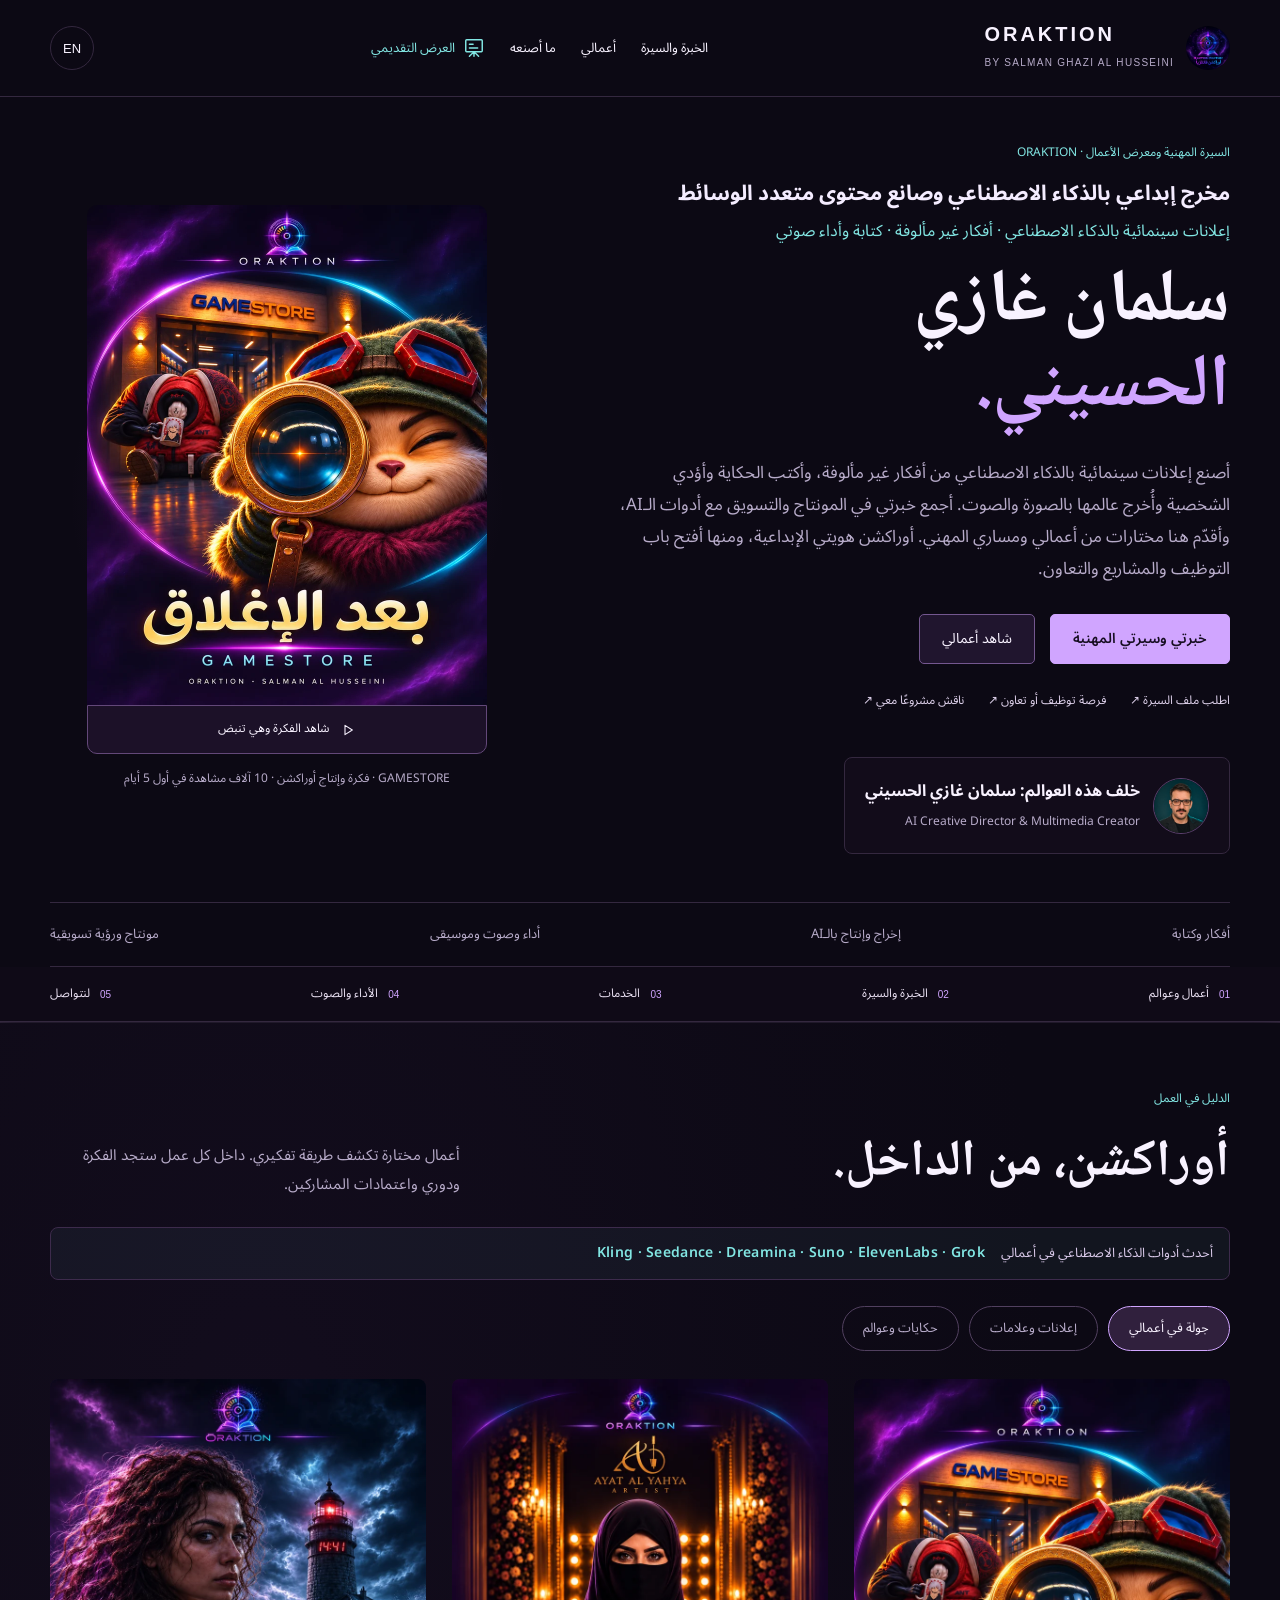
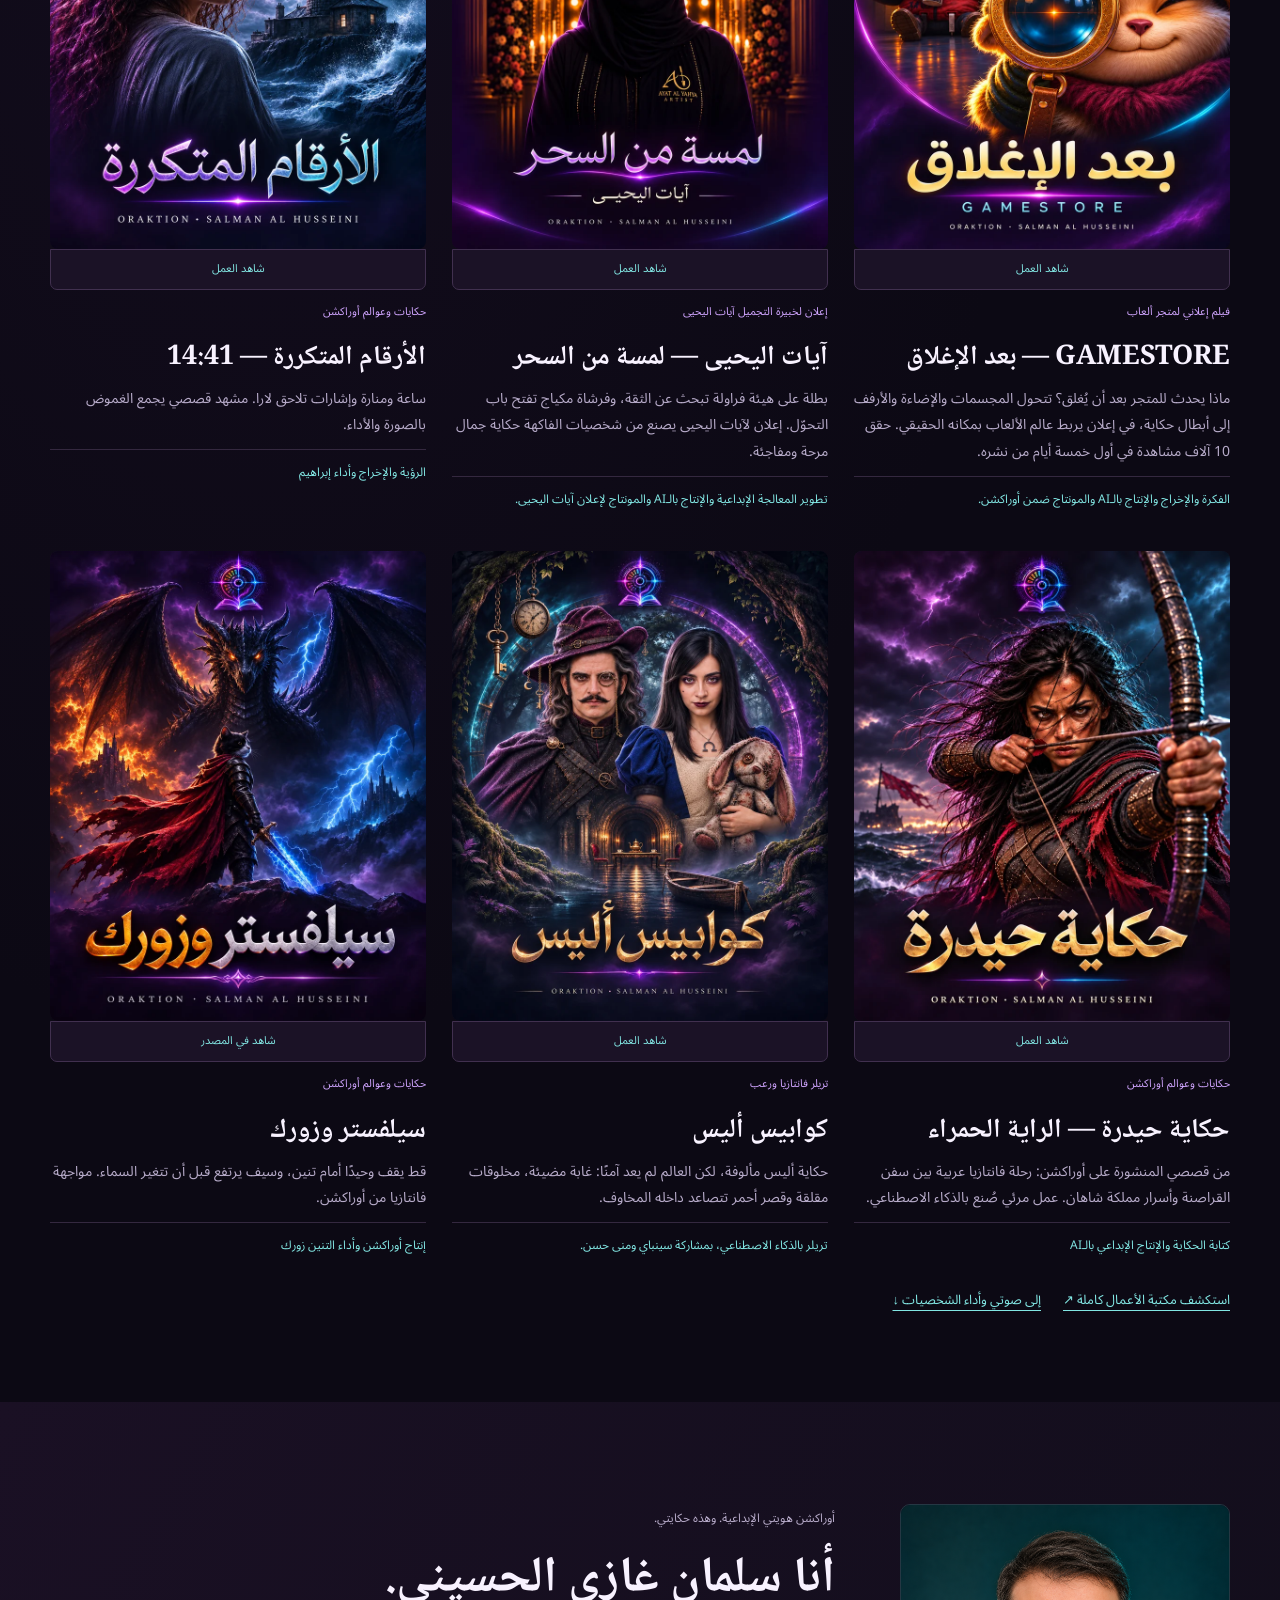
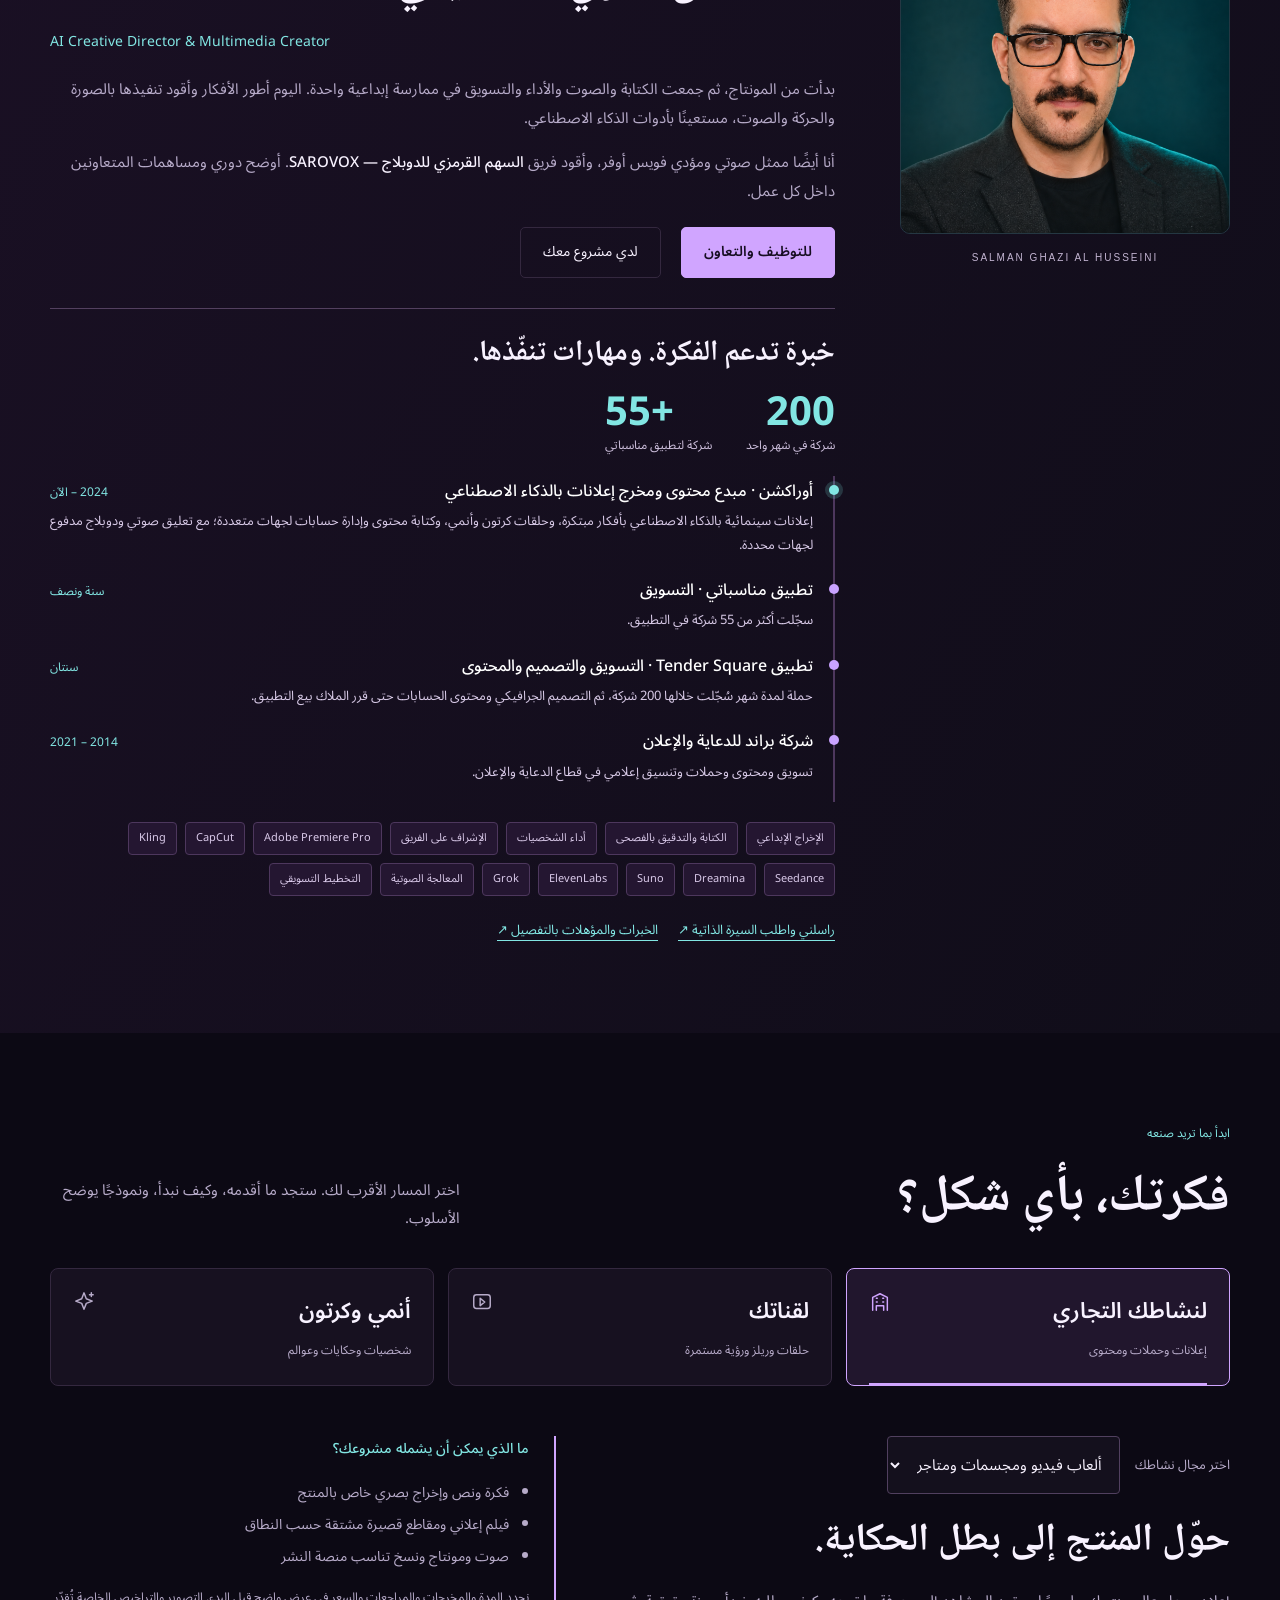
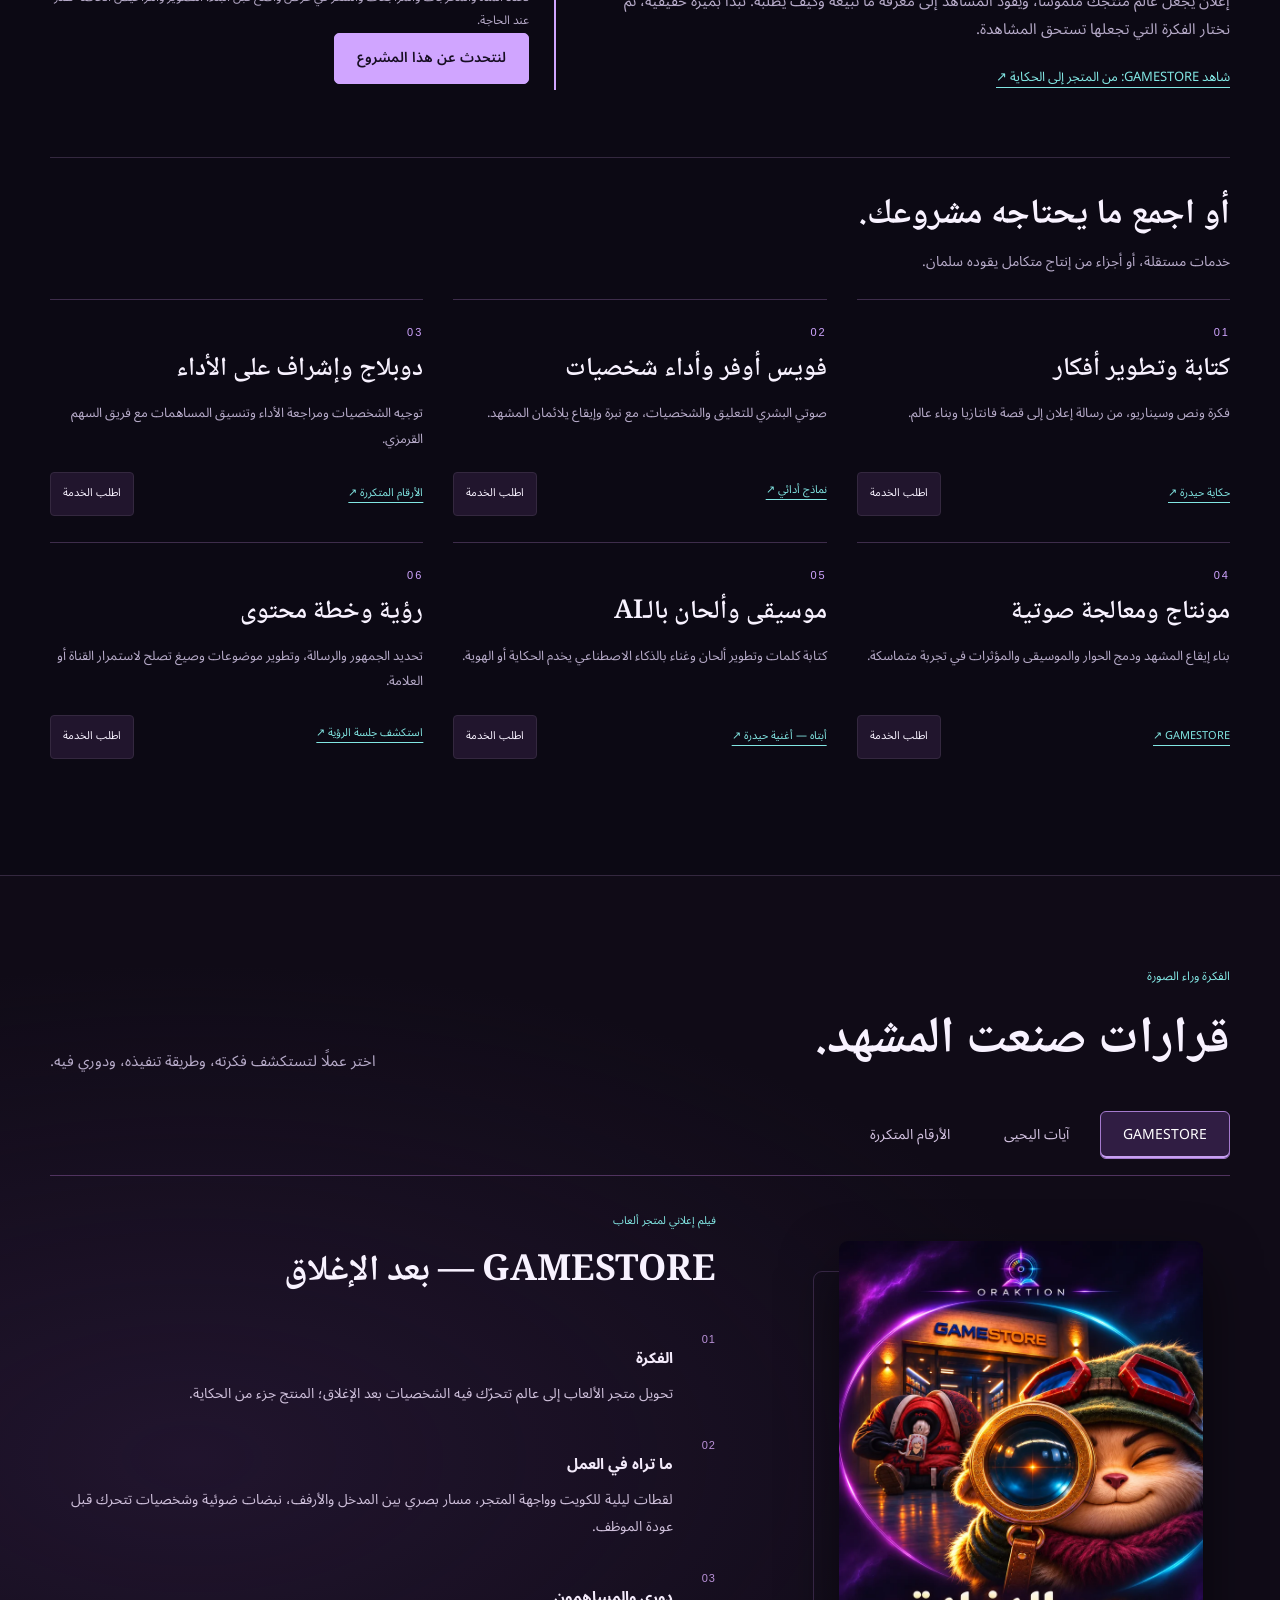
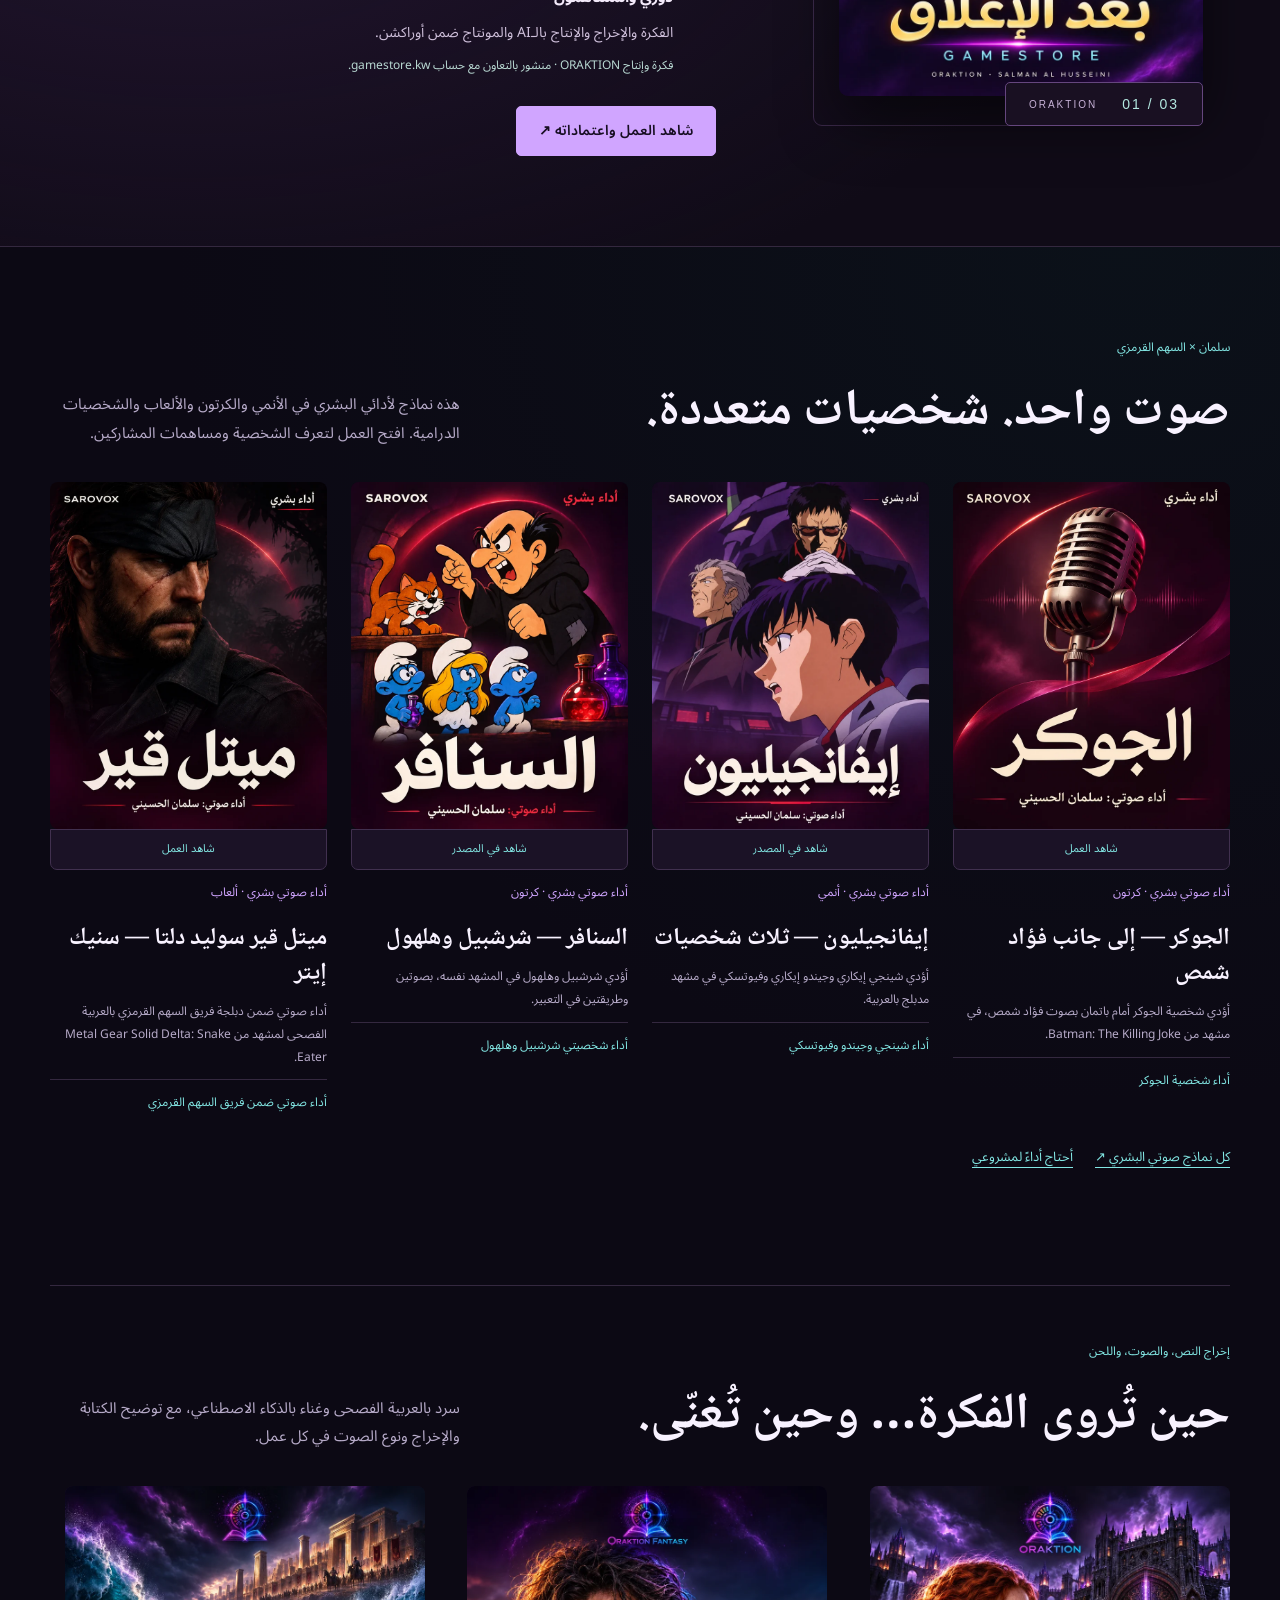
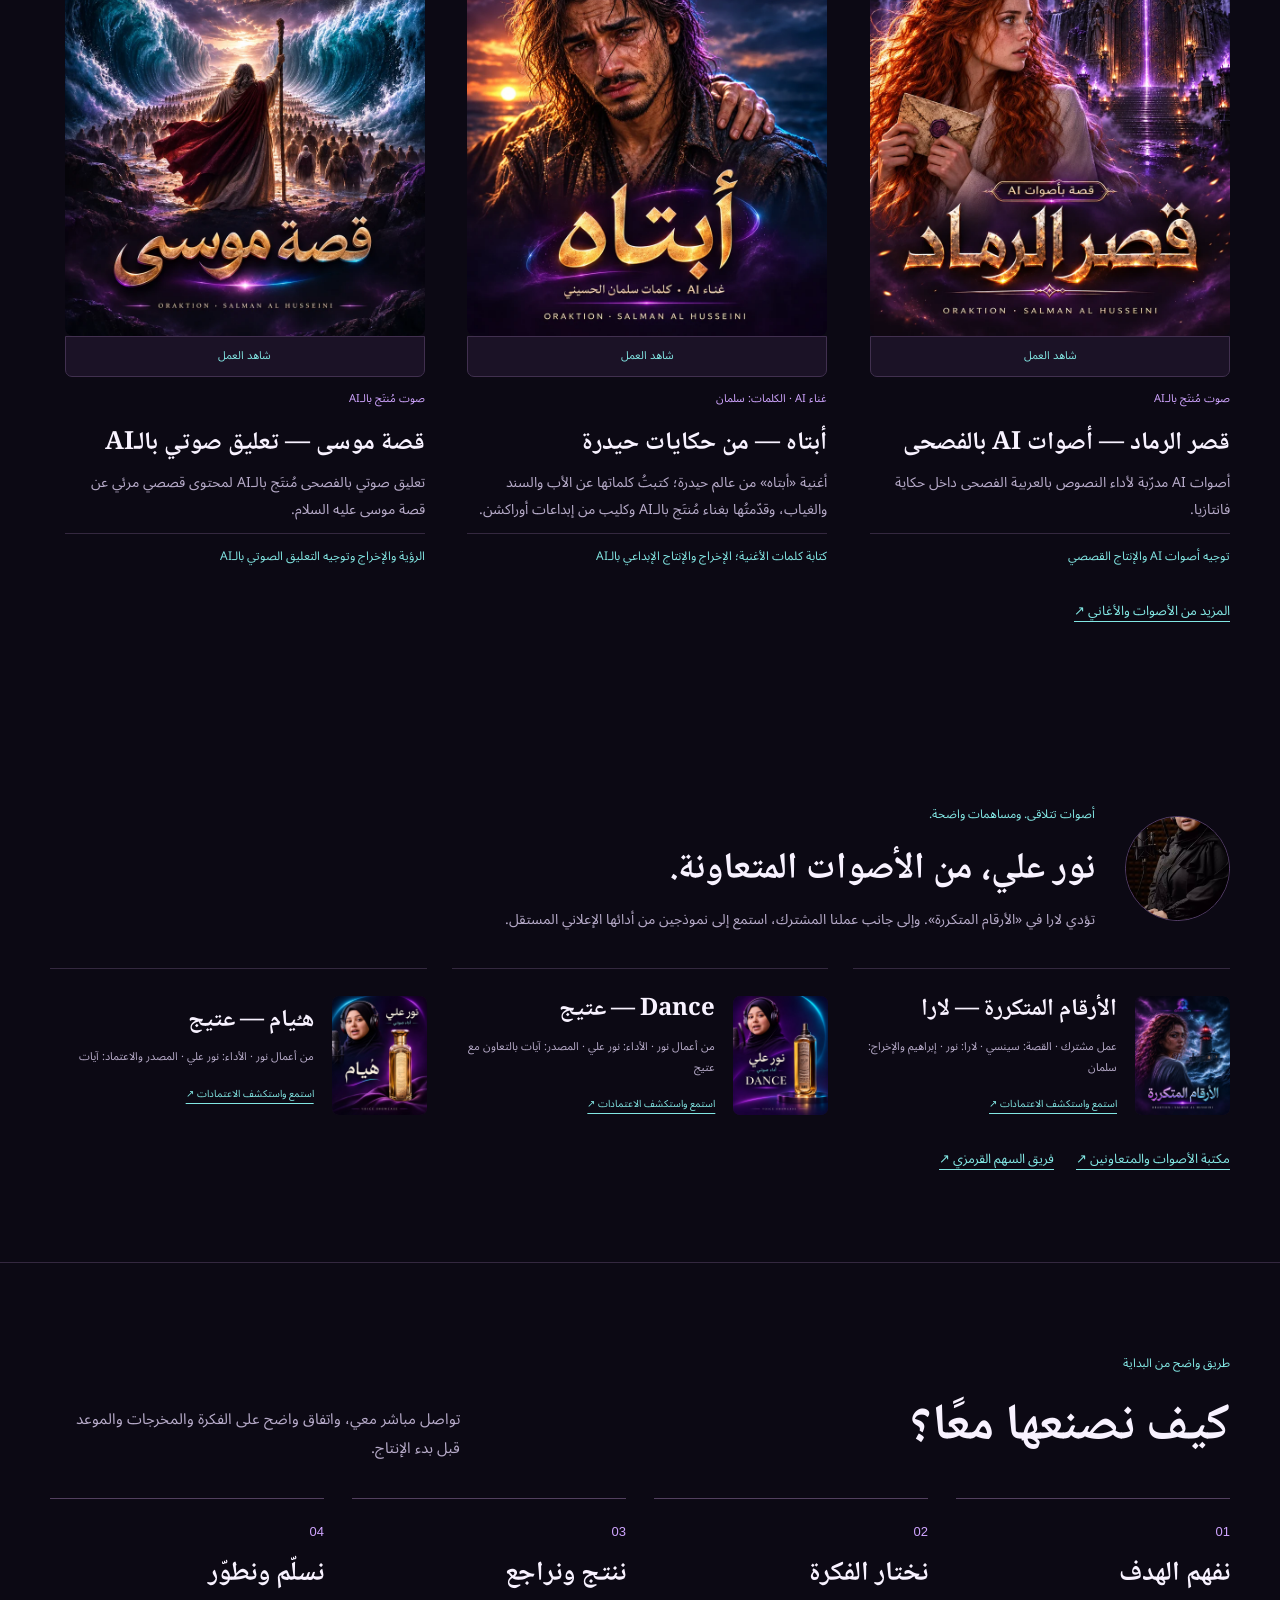
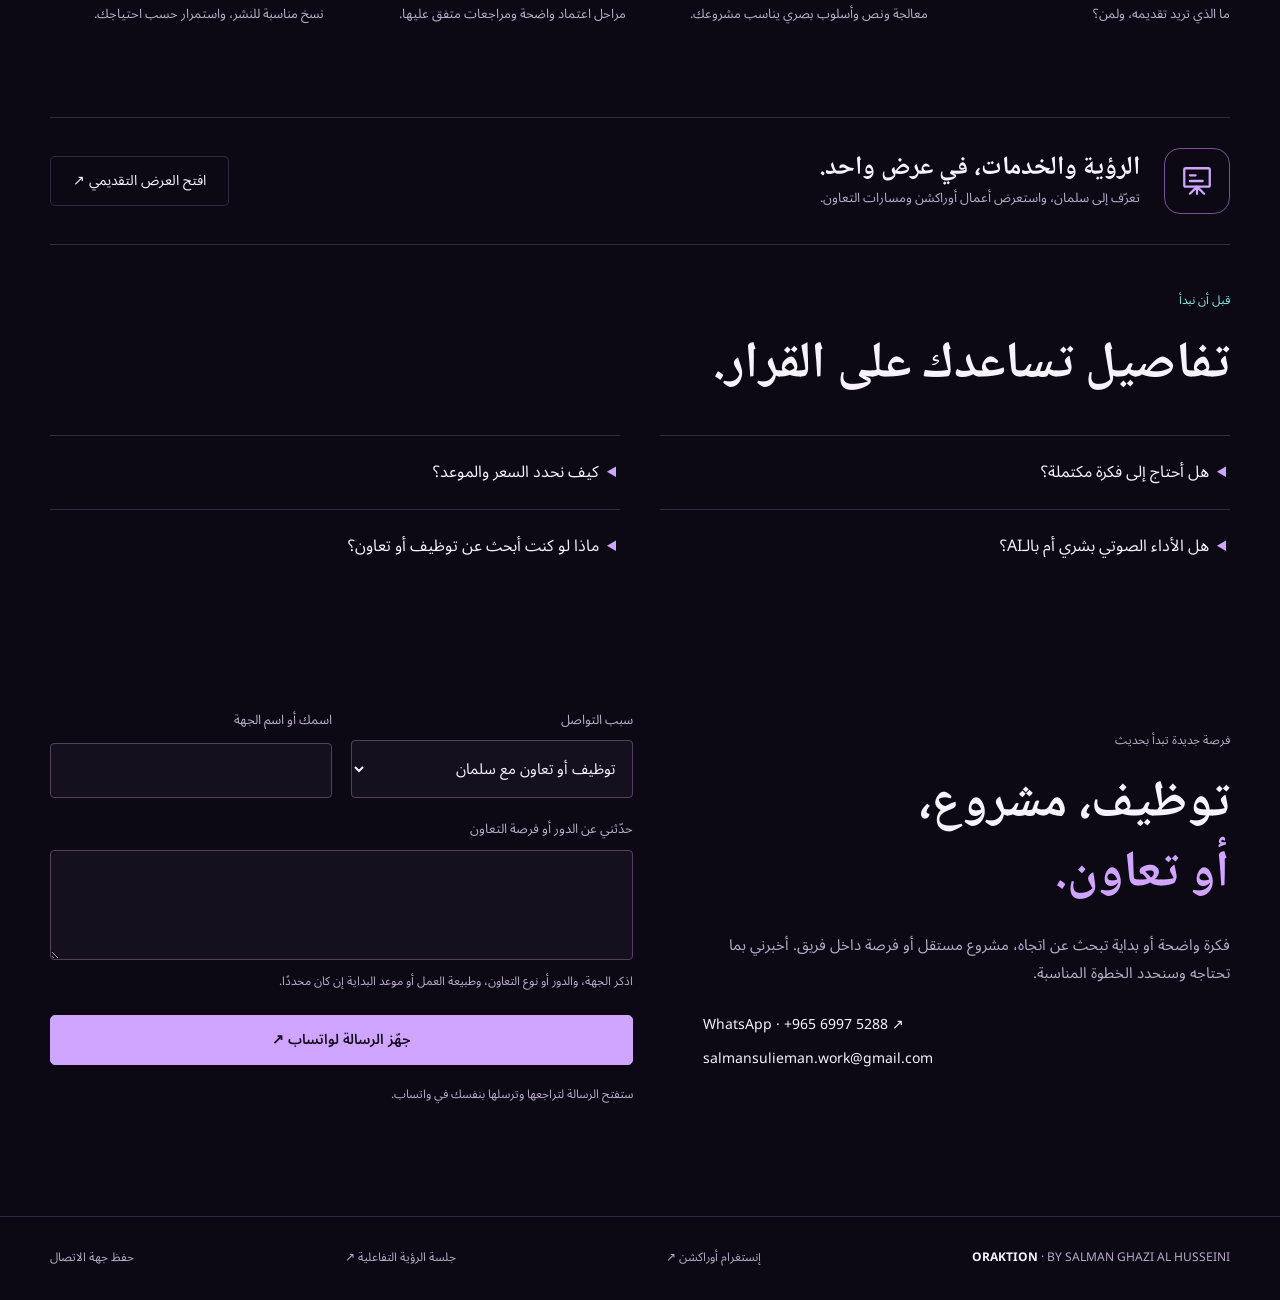
==== commit a61d62a4: "Use public name Salman Ghazi Al Husseini Co-Authored-By: Claude Opus 5.5 <noreply@anthropic.com>" ====
--- a/index.html
+++ b/index.html
@@ -1,10 +1,10 @@
 <!DOCTYPE html>
-<html dir="rtl" lang="ar"><head><meta charset="utf-8"/><meta content="width=device-width,initial-scale=1" name="viewport"/><meta content="#0c0914" name="theme-color"/><title>سلمان الحسيني | السيرة المهنية ومعرض الأعمال — ORAKTION</title><meta content="السيرة المهنية ومعرض أعمال سلمان الحسيني: إخراج إبداعي وكتابة ومونتاج وأداء صوتي. استكشف الخبرة والأعمال وتواصل بشأن توظيف أو مشروع أو تعاون." name="description"/><link href="https://salman-creative-work.github.io/" rel="canonical"/><link href="assets/favicon.svg" rel="icon" type="image/svg+xml"/><meta content="Salman Al Husseini × ORAKTION" property="og:title"/><meta content="السيرة المهنية ومعرض أعمال سلمان الحسيني: إخراج إبداعي وكتابة ومونتاج وأداء صوتي. استكشف الخبرة والأعمال وتواصل بشأن توظيف أو مشروع أو تعاون." property="og:description"/><meta content="https://salman-creative-work.github.io/assets/covers-20261110/gamestore.webp" property="og:image"/><meta content="https://salman-creative-work.github.io/" property="og:url"/><meta content="website" property="og:type"/><link href="home.css?v=20261110-covers-3" rel="stylesheet"/><link rel="stylesheet" href="marketing.css?v=20261110-claude-1"/><meta name="robots" content="noindex,nofollow"/></head><body>
+<html dir="rtl" lang="ar"><head><meta charset="utf-8"/><meta content="width=device-width,initial-scale=1" name="viewport"/><meta content="#0c0914" name="theme-color"/><title>سلمان غازي الحسيني | السيرة المهنية ومعرض الأعمال — ORAKTION</title><meta content="السيرة المهنية ومعرض أعمال سلمان غازي الحسيني: إخراج إبداعي وكتابة ومونتاج وأداء صوتي. استكشف الخبرة والأعمال وتواصل بشأن توظيف أو مشروع أو تعاون." name="description"/><link href="https://salman-creative-work.github.io/" rel="canonical"/><link href="assets/favicon.svg" rel="icon" type="image/svg+xml"/><meta content="Salman Ghazi Al Husseini × ORAKTION" property="og:title"/><meta content="السيرة المهنية ومعرض أعمال سلمان غازي الحسيني: إخراج إبداعي وكتابة ومونتاج وأداء صوتي. استكشف الخبرة والأعمال وتواصل بشأن توظيف أو مشروع أو تعاون." property="og:description"/><meta content="https://salman-creative-work.github.io/assets/covers-20261110/gamestore.webp" property="og:image"/><meta content="https://salman-creative-work.github.io/" property="og:url"/><meta content="website" property="og:type"/><link href="home.css?v=20261110-covers-3" rel="stylesheet"/><link rel="stylesheet" href="marketing.css?v=20261110-claude-1"/><meta name="robots" content="noindex,nofollow"/></head><body>
 <a class="skip" href="#main"><span data-ar="تجاوز إلى المحتوى" data-en="Skip to content">تجاوز إلى المحتوى</span></a>
-<header class="site-nav"><div class="shell nav-inner"><a class="brand" href="./"><img alt="" src="assets/oraktion-official-logo.jpg"/><span><strong dir="ltr">ORAKTION</strong><small dir="ltr">BY SALMAN AL HUSSEINI</small></span></a><nav aria-label="التنقل الرئيسي / Main navigation" class="nav-links"><a class="" href="#about"><span  data-ar="الخبرة والسيرة" data-en="Experience &amp; CV">الخبرة والسيرة</span></a><a class="" href="#work"><span data-ar="أعمالي" data-en="My work">أعمالي</span></a><a class="" href="#services"><span data-ar="ما أصنعه" data-en="What I create">ما أصنعه</span></a><a class="deck-link" data-local-link="" href="presentation/"><svg aria-hidden="true" viewbox="0 0 24 24"><rect height="13" rx="1" width="18" x="3" y="3"></rect><path d="M12 16v5m-5 0 5-5 5 5M7 8h4m-4 4h9"></path></svg><span data-ar="العرض التقديمي" data-en="Presentation">العرض التقديمي</span></a></nav><button aria-label="Switch to English" class="language" id="language">EN</button></div></header>
-<main id="main"><section class="shell hero"><div><p class="eyebrow"><span  data-ar="السيرة المهنية ومعرض الأعمال · ORAKTION" data-en="PROFESSIONAL PROFILE &amp; PORTFOLIO · ORAKTION">السيرة المهنية ومعرض الأعمال · ORAKTION</span></p><p class="hero-title"><span data-ar="مخرج إبداعي بالذكاء الاصطناعي وصانع محتوى متعدد الوسائط" data-en="AI Creative Director &amp; Multimedia Creator">مخرج إبداعي بالذكاء الاصطناعي وصانع محتوى متعدد الوسائط</span></p><p class="service-position"><span  data-ar="إعلانات سينمائية بالذكاء الاصطناعي · أفكار غير مألوفة · كتابة وأداء صوتي" data-en="Cinematic AI ads · Unexpected ideas · Writing &amp; voice">إعلانات سينمائية بالذكاء الاصطناعي · أفكار غير مألوفة · كتابة وأداء صوتي</span></p><h1><span  data-ar="سلمان&lt;br&gt;&lt;em&gt;الحسيني.&lt;/em&gt;" data-en="Salman&lt;br&gt;&lt;em&gt;Al Husseini.&lt;/em&gt;">سلمان<br><em>الحسيني.</em></span></h1><p class="lead" data-ar="أصنع إعلانات سينمائية بالذكاء الاصطناعي من أفكار غير مألوفة، وأكتب الحكاية وأؤدي الشخصية وأُخرج عالمها بالصورة والصوت. أجمع خبرتي في المونتاج والتسويق مع أدوات الـAI، وأقدّم هنا مختارات من أعمالي ومساري المهني. أوراكشن هويتي الإبداعية، ومنها أفتح باب التوظيف والمشاريع والتعاون." data-en="I create cinematic AI ads from unexpected ideas, and I write stories, perform characters and direct their worlds through image and sound. I combine editing and marketing experience with AI tools. Explore my selected work and professional background, and get in touch about employment, projects or collaboration. ORAKTION is my creative identity.">أصنع إعلانات سينمائية بالذكاء الاصطناعي من أفكار غير مألوفة، وأكتب الحكاية وأؤدي الشخصية وأُخرج عالمها بالصورة والصوت. أجمع خبرتي في المونتاج والتسويق مع أدوات الـAI، وأقدّم هنا مختارات من أعمالي ومساري المهني. أوراكشن هويتي الإبداعية، ومنها أفتح باب التوظيف والمشاريع والتعاون.</p><div class="actions hero-actions"><a class="button primary" href="#about"><span  data-ar="خبرتي وسيرتي المهنية" data-en="Experience &amp; professional profile">خبرتي وسيرتي المهنية</span></a><a class="button secondary" href="#work"><span  data-ar="شاهد أعمالي" data-en="Explore my work">شاهد أعمالي</span></a></div><div class="career-shortcuts"><a href="#brief" data-intent="cv"><span  data-ar="اطلب ملف السيرة ↗" data-en="Request my CV ↗">اطلب ملف السيرة ↗</span></a><a href="#brief" data-intent="hiring"><span  data-ar="فرصة توظيف أو تعاون ↗" data-en="Hiring or collaboration ↗">فرصة توظيف أو تعاون ↗</span></a><a href="#brief" data-intent="project" data-general-project=""><span  data-ar="ناقش مشروعًا معي ↗" data-en="Discuss a project ↗">ناقش مشروعًا معي ↗</span></a></div><a class="creator-mini" href="#about"><img alt="سلمان الحسيني / Salman Al Husseini" height="56" src="assets/portrait.png" width="56"/><span><strong data-ar="خلف هذه العوالم: سلمان الحسيني" data-en="Behind these worlds: Salman Al Husseini">خلف هذه العوالم: سلمان الحسيني</strong><small dir="ltr">AI Creative Director &amp; Multimedia Creator</small></span></a></div><div class="hero-feature"><button aria-label="شاهد GAMESTORE — بعد الإغلاق / Watch After Closing" class="hero-poster" data-work="gamestore"><img alt="GAMESTORE — بعد الإغلاق" fetchpriority="high" height="1000" src="assets/covers-20261110/gamestore.webp" width="800"/><span class="play-label"><svg aria-hidden="true" viewbox="0 0 24 24"><path d="m9 5 11 7-11 7Z"></path></svg><span data-ar="شاهد الفكرة وهي تنبض" data-en="Watch the idea come alive">شاهد الفكرة وهي تنبض</span></span></button><p class="hero-caption"><span data-ar="GAMESTORE · فكرة وإنتاج أوراكشن · 10 آلاف مشاهدة في أول 5 أيام" data-en="GAMESTORE · Concept &amp; production by ORAKTION · 10K views in its first 5 days">GAMESTORE · فكرة وإنتاج أوراكشن · 10 آلاف مشاهدة في أول 5 أيام</span></p></div></section>
+<header class="site-nav"><div class="shell nav-inner"><a class="brand" href="./"><img alt="" src="assets/oraktion-official-logo.jpg"/><span><strong dir="ltr">ORAKTION</strong><small dir="ltr">BY SALMAN GHAZI AL HUSSEINI</small></span></a><nav aria-label="التنقل الرئيسي / Main navigation" class="nav-links"><a class="" href="#about"><span  data-ar="الخبرة والسيرة" data-en="Experience &amp; CV">الخبرة والسيرة</span></a><a class="" href="#work"><span data-ar="أعمالي" data-en="My work">أعمالي</span></a><a class="" href="#services"><span data-ar="ما أصنعه" data-en="What I create">ما أصنعه</span></a><a class="deck-link" data-local-link="" href="presentation/"><svg aria-hidden="true" viewbox="0 0 24 24"><rect height="13" rx="1" width="18" x="3" y="3"></rect><path d="M12 16v5m-5 0 5-5 5 5M7 8h4m-4 4h9"></path></svg><span data-ar="العرض التقديمي" data-en="Presentation">العرض التقديمي</span></a></nav><button aria-label="Switch to English" class="language" id="language">EN</button></div></header>
+<main id="main"><section class="shell hero"><div><p class="eyebrow"><span  data-ar="السيرة المهنية ومعرض الأعمال · ORAKTION" data-en="PROFESSIONAL PROFILE &amp; PORTFOLIO · ORAKTION">السيرة المهنية ومعرض الأعمال · ORAKTION</span></p><p class="hero-title"><span data-ar="مخرج إبداعي بالذكاء الاصطناعي وصانع محتوى متعدد الوسائط" data-en="AI Creative Director &amp; Multimedia Creator">مخرج إبداعي بالذكاء الاصطناعي وصانع محتوى متعدد الوسائط</span></p><p class="service-position"><span  data-ar="إعلانات سينمائية بالذكاء الاصطناعي · أفكار غير مألوفة · كتابة وأداء صوتي" data-en="Cinematic AI ads · Unexpected ideas · Writing &amp; voice">إعلانات سينمائية بالذكاء الاصطناعي · أفكار غير مألوفة · كتابة وأداء صوتي</span></p><h1><span  data-ar="سلمان غازي&lt;br&gt;&lt;em&gt;الحسيني.&lt;/em&gt;" data-en="Salman Ghazi&lt;br&gt;&lt;em&gt;Al Husseini.&lt;/em&gt;">سلمان غازي<br><em>الحسيني.</em></span></h1><p class="lead" data-ar="أصنع إعلانات سينمائية بالذكاء الاصطناعي من أفكار غير مألوفة، وأكتب الحكاية وأؤدي الشخصية وأُخرج عالمها بالصورة والصوت. أجمع خبرتي في المونتاج والتسويق مع أدوات الـAI، وأقدّم هنا مختارات من أعمالي ومساري المهني. أوراكشن هويتي الإبداعية، ومنها أفتح باب التوظيف والمشاريع والتعاون." data-en="I create cinematic AI ads from unexpected ideas, and I write stories, perform characters and direct their worlds through image and sound. I combine editing and marketing experience with AI tools. Explore my selected work and professional background, and get in touch about employment, projects or collaboration. ORAKTION is my creative identity.">أصنع إعلانات سينمائية بالذكاء الاصطناعي من أفكار غير مألوفة، وأكتب الحكاية وأؤدي الشخصية وأُخرج عالمها بالصورة والصوت. أجمع خبرتي في المونتاج والتسويق مع أدوات الـAI، وأقدّم هنا مختارات من أعمالي ومساري المهني. أوراكشن هويتي الإبداعية، ومنها أفتح باب التوظيف والمشاريع والتعاون.</p><div class="actions hero-actions"><a class="button primary" href="#about"><span  data-ar="خبرتي وسيرتي المهنية" data-en="Experience &amp; professional profile">خبرتي وسيرتي المهنية</span></a><a class="button secondary" href="#work"><span  data-ar="شاهد أعمالي" data-en="Explore my work">شاهد أعمالي</span></a></div><div class="career-shortcuts"><a href="#brief" data-intent="cv"><span  data-ar="اطلب ملف السيرة ↗" data-en="Request my CV ↗">اطلب ملف السيرة ↗</span></a><a href="#brief" data-intent="hiring"><span  data-ar="فرصة توظيف أو تعاون ↗" data-en="Hiring or collaboration ↗">فرصة توظيف أو تعاون ↗</span></a><a href="#brief" data-intent="project" data-general-project=""><span  data-ar="ناقش مشروعًا معي ↗" data-en="Discuss a project ↗">ناقش مشروعًا معي ↗</span></a></div><a class="creator-mini" href="#about"><img alt="سلمان غازي الحسيني / Salman Ghazi Al Husseini" height="56" src="assets/portrait.png" width="56"/><span><strong data-ar="خلف هذه العوالم: سلمان غازي الحسيني" data-en="Behind these worlds: Salman Ghazi Al Husseini">خلف هذه العوالم: سلمان غازي الحسيني</strong><small dir="ltr">AI Creative Director &amp; Multimedia Creator</small></span></a></div><div class="hero-feature"><button aria-label="شاهد GAMESTORE — بعد الإغلاق / Watch After Closing" class="hero-poster" data-work="gamestore"><img alt="GAMESTORE — بعد الإغلاق" fetchpriority="high" height="1000" src="assets/covers-20261110/gamestore.webp" width="800"/><span class="play-label"><svg aria-hidden="true" viewbox="0 0 24 24"><path d="m9 5 11 7-11 7Z"></path></svg><span data-ar="شاهد الفكرة وهي تنبض" data-en="Watch the idea come alive">شاهد الفكرة وهي تنبض</span></span></button><p class="hero-caption"><span data-ar="GAMESTORE · فكرة وإنتاج أوراكشن · 10 آلاف مشاهدة في أول 5 أيام" data-en="GAMESTORE · Concept &amp; production by ORAKTION · 10K views in its first 5 days">GAMESTORE · فكرة وإنتاج أوراكشن · 10 آلاف مشاهدة في أول 5 أيام</span></p></div></section>
 <div aria-label="القدرات / Capabilities" class="shell abilities"><span data-ar="أفكار وكتابة" data-en="Concepts &amp; writing">أفكار وكتابة</span><span data-ar="إخراج وإنتاج بالـAI" data-en="AI direction &amp; production">إخراج وإنتاج بالـAI</span><span data-ar="أداء وصوت وموسيقى" data-en="Voice, sound &amp; music">أداء وصوت وموسيقى</span><span data-ar="مونتاج ورؤية تسويقية" data-en="Editing &amp; marketing insight">مونتاج ورؤية تسويقية</span></div><nav aria-label="استكشف الصفحة / Explore this page" class="chapter-nav"><div class="shell chapter-inner"><a href="#work"><small>01</small><span  data-ar="أعمال وعوالم" data-en="Films &amp; worlds">أعمال وعوالم</span></a><a href="#about"><small>02</small><span  data-ar="الخبرة والسيرة" data-en="Experience &amp; CV">الخبرة والسيرة</span></a><a href="#services"><small>03</small><span  data-ar="الخدمات" data-en="Services">الخدمات</span></a><a href="#voice"><small>04</small><span  data-ar="الأداء والصوت" data-en="Voice &amp; sound">الأداء والصوت</span></a><a href="#brief"><small>05</small><span  data-ar="لنتواصل" data-en="Let’s talk">لنتواصل</span></a></div></nav>
-<section class="section work-section" id="work"><div class="shell"><div class="section-head"><div><p class="eyebrow"><span data-ar="الدليل في العمل" data-en="SEE IT IN THE WORK">الدليل في العمل</span></p><h2><span data-ar="أوراكشن، من الداخل." data-en="Inside ORAKTION.">أوراكشن، من الداخل.</span></h2></div><p data-ar="أعمال مختارة تكشف طريقة تفكيري. داخل كل عمل ستجد الفكرة ودوري واعتمادات المشاركين." data-en="Selected work that reveals how I think. Each example includes its concept, my role and collaborator credits.">أعمال مختارة تكشف طريقة تفكيري. داخل كل عمل ستجد الفكرة ودوري واعتمادات المشاركين.</p></div><div class="ai-stack"><span class="ai-stack-label" data-ar="أحدث أدوات الذكاء الاصطناعي في أعمالي" data-en="The latest AI tools behind my work">أحدث أدوات الذكاء الاصطناعي في أعمالي</span><span class="ai-stack-tools" dir="ltr">Kling · Seedance · Dreamina · Suno · ElevenLabs · Grok</span></div><span class="section-anchor" id="stories"></span><div aria-label="تصفية الأعمال / Filter work" class="work-filters" role="group"><button aria-controls="selected-work" aria-pressed="true" data-work-filter="featured" type="button"><span data-ar="جولة في أعمالي" data-en="Selected tour">جولة في أعمالي</span></button><button aria-controls="selected-work" aria-pressed="false" data-work-filter="ads" type="button"><span data-ar="إعلانات وعلامات" data-en="Brands &amp; advertising">إعلانات وعلامات</span></button><button aria-controls="selected-work" aria-pressed="false" data-work-filter="stories" type="button"><span data-ar="حكايات وعوالم" data-en="Stories &amp; worlds">حكايات وعوالم</span></button></div><div aria-live="polite" class="work-grid" id="selected-work"></div><div class="library-links"><a class="text-link" data-local-link="" href="work.html#work"><span data-ar="استكشف مكتبة الأعمال كاملة ↗" data-en="Explore the complete work library ↗">استكشف مكتبة الأعمال كاملة ↗</span></a><a class="text-link" href="#voice"><span data-ar="إلى صوتي وأداء الشخصيات ↓" data-en="Explore my voice performances ↓">إلى صوتي وأداء الشخصيات ↓</span></a></div></div></section><section class="section creator-section" id="about"><div class="shell creator-grid"><div class="creator-image"><img alt="سلمان الحسيني / Salman Al Husseini" height="600" loading="lazy" src="assets/portrait.png" width="600"/><small>SALMAN AL HUSSEINI</small></div><div class="creator-copy"><p class="eyebrow"><span data-ar="أوراكشن هويتي الإبداعية. وهذه حكايتي." data-en="ORAKTION IS MY CREATIVE IDENTITY. THIS IS MY STORY.">أوراكشن هويتي الإبداعية. وهذه حكايتي.</span></p><h2><span data-ar="أنا سلمان الحسيني." data-en="I’m Salman Al Husseini.">أنا سلمان الحسيني.</span></h2><p class="role-title">AI Creative Director &amp; Multimedia Creator</p><p data-ar="بدأت من المونتاج، ثم جمعت الكتابة والصوت والأداء والتسويق في ممارسة إبداعية واحدة. اليوم أطور الأفكار وأقود تنفيذها بالصورة والحركة والصوت، مستعينًا بأدوات الذكاء الاصطناعي." data-en="I started in editing and brought writing, sound, performance and marketing into one creative practice. Today, I develop ideas and direct their execution through image, motion and sound, using AI tools.">بدأت من المونتاج، ثم جمعت الكتابة والصوت والأداء والتسويق في ممارسة إبداعية واحدة. اليوم أطور الأفكار وأقود تنفيذها بالصورة والحركة والصوت، مستعينًا بأدوات الذكاء الاصطناعي.</p><p data-ar="أنا أيضًا ممثل صوتي ومؤدي فويس أوفر، وأقود فريق &lt;strong&gt;السهم القرمزي للدوبلاج — SAROVOX&lt;/strong&gt;. أوضح دوري ومساهمات المتعاونين داخل كل عمل." data-en="I am also a voice actor and voice-over artist, and lead &lt;strong&gt;Scarlet Arrow Dubbing — SAROVOX&lt;/strong&gt;. My role and collaborators’ contributions are credited with each work.">أنا أيضًا ممثل صوتي ومؤدي فويس أوفر، وأقود فريق <strong>السهم القرمزي للدوبلاج — SAROVOX</strong>. أوضح دوري ومساهمات المتعاونين داخل كل عمل.</p><div class="creator-links"><a class="button primary" data-intent="hiring" href="#brief"><span data-ar="للتوظيف والتعاون" data-en="Hiring &amp; collaboration">للتوظيف والتعاون</span></a><a class="button" data-intent="project" data-general-project="" href="#brief"><span data-ar="لدي مشروع معك" data-en="I have a project for you">لدي مشروع معك</span></a></div><div class="experience-visible"><h3 data-ar="خبرة تدعم الفكرة. ومهارات تنفّذها." data-en="Experience behind the idea. Skills to deliver it.">خبرة تدعم الفكرة. ومهارات تنفّذها.</h3><div class="xp-metrics"><div><b>200</b><span data-ar="شركة في شهر واحد" data-en="companies in one month">شركة في شهر واحد</span></div><div><b dir="ltr">55+</b><span data-ar="شركة لتطبيق مناسباتي" data-en="companies for Monasabati">شركة لتطبيق مناسباتي</span></div></div><ol class="xp-timeline"><li><div class="xp-top"><strong data-ar="أوراكشن · مبدع محتوى ومخرج إعلانات بالذكاء الاصطناعي" data-en="ORAKTION · Freelance AI content creator &amp; ad director">أوراكشن · مبدع محتوى ومخرج إعلانات بالذكاء الاصطناعي</strong><time data-ar="2024 – الآن" data-en="2024 – Present">2024 – الآن</time></div><p data-ar="إعلانات سينمائية بالذكاء الاصطناعي بأفكار مبتكرة، وحلقات كرتون وأنمي، وكتابة محتوى وإدارة حسابات لجهات متعددة؛ مع تعليق صوتي ودوبلاج مدفوع لجهات محددة." data-en="Cinematic AI ads built on original concepts, cartoon and anime episodes, content writing and account management for multiple clients, plus paid voice-over and dubbing for selected clients.">إعلانات سينمائية بالذكاء الاصطناعي بأفكار مبتكرة، وحلقات كرتون وأنمي، وكتابة محتوى وإدارة حسابات لجهات متعددة؛ مع تعليق صوتي ودوبلاج مدفوع لجهات محددة.</p></li><li><div class="xp-top"><strong data-ar="تطبيق مناسباتي · التسويق" data-en="Monasabati app · Marketing">تطبيق مناسباتي · التسويق</strong><time data-ar="سنة ونصف" data-en="1.5 years">سنة ونصف</time></div><p data-ar="سجّلت أكثر من 55 شركة في التطبيق." data-en="Registered over 55 companies on the app.">سجّلت أكثر من 55 شركة في التطبيق.</p></li><li><div class="xp-top"><strong data-ar="تطبيق Tender Square · التسويق والتصميم والمحتوى" data-en="Tender Square app · Marketing, design &amp; content">تطبيق Tender Square · التسويق والتصميم والمحتوى</strong><time data-ar="سنتان" data-en="2 years">سنتان</time></div><p data-ar="حملة لمدة شهر سُجّلت خلالها 200 شركة، ثم التصميم الجرافيكي ومحتوى الحسابات حتى قرر الملاك بيع التطبيق." data-en="A one-month campaign registered 200 companies; then graphic design and social content until the owners decided to sell the app.">حملة لمدة شهر سُجّلت خلالها 200 شركة، ثم التصميم الجرافيكي ومحتوى الحسابات حتى قرر الملاك بيع التطبيق.</p></li><li><div class="xp-top"><strong data-ar="شركة براند للدعاية والإعلان" data-en="Brand Advertising">شركة براند للدعاية والإعلان</strong><time data-ar="2014 – 2021" data-en="2014 – 2021">2014 – 2021</time></div><p data-ar="تسويق ومحتوى وحملات وتنسيق إعلامي في قطاع الدعاية والإعلان." data-en="Marketing, content, campaigns and media coordination in advertising.">تسويق ومحتوى وحملات وتنسيق إعلامي في قطاع الدعاية والإعلان.</p></li></ol><div class="skill-tags"><span data-ar="الإخراج الإبداعي" data-en="Creative direction">الإخراج الإبداعي</span><span data-ar="الكتابة والتدقيق بالفصحى" data-en="Arabic writing &amp; editing">الكتابة والتدقيق بالفصحى</span><span data-ar="أداء الشخصيات" data-en="Character acting">أداء الشخصيات</span><span data-ar="الإشراف على الفريق" data-en="Team supervision">الإشراف على الفريق</span><span data-ar="Adobe Premiere Pro" data-en="Adobe Premiere Pro">Adobe Premiere Pro</span><span data-ar="CapCut" data-en="CapCut">CapCut</span><span data-ar="Kling" data-en="Kling">Kling</span><span data-ar="Seedance" data-en="Seedance">Seedance</span><span data-ar="Dreamina" data-en="Dreamina">Dreamina</span><span data-ar="Suno" data-en="Suno">Suno</span><span data-ar="ElevenLabs" data-en="ElevenLabs">ElevenLabs</span><span data-ar="Grok" data-en="Grok">Grok</span><span data-ar="المعالجة الصوتية" data-en="Audio production">المعالجة الصوتية</span><span data-ar="التخطيط التسويقي" data-en="Marketing planning">التخطيط التسويقي</span></div><div class="creator-links"><a class="text-link" data-intent="cv" href="#brief"><span data-ar="راسلني واطلب السيرة الذاتية ↗" data-en="Contact me to request my CV ↗">راسلني واطلب السيرة الذاتية ↗</span></a><a class="text-link" data-local-link="" href="work.html#about"><span data-ar="الخبرات والمؤهلات بالتفصيل ↗" data-en="Full experience and qualifications ↗">الخبرات والمؤهلات بالتفصيل ↗</span></a></div></div></div></div></section><section class="shell section" id="services"><div class="section-head"><div><p class="eyebrow"><span data-ar="ابدأ بما تريد صنعه" data-en="START WITH WHAT YOU WANT TO CREATE">ابدأ بما تريد صنعه</span></p><h2><span data-ar="فكرتك، بأي شكل؟" data-en="What shape is your idea?">فكرتك، بأي شكل؟</span></h2></div><p data-ar="اختر المسار الأقرب لك. ستجد ما أقدمه، وكيف نبدأ، ونموذجًا يوضح الأسلوب." data-en="Choose a path to see what I offer, how we begin and a relevant example.">اختر المسار الأقرب لك. ستجد ما أقدمه، وكيف نبدأ، ونموذجًا يوضح الأسلوب.</p></div><div aria-label="مسارات المشاريع / Project paths" class="routes" role="group"><button aria-controls="service-scene" aria-pressed="true" class="route" data-route="business"><svg aria-hidden="true" viewbox="0 0 24 24"><path d="M4 21V7l8-4 8 4v14M8 21v-5h8v5M8 8h1m6 0h1m-8 4h1m6 0h1"></path></svg><span data-ar="لنشاطك التجاري" data-en="For your business">لنشاطك التجاري</span><small data-ar="إعلانات وحملات ومحتوى" data-en="Films, campaigns &amp; content">إعلانات وحملات ومحتوى</small></button><button aria-controls="service-scene" aria-pressed="false" class="route" data-route="channel"><svg aria-hidden="true" viewbox="0 0 24 24"><rect height="15" rx="3" width="18" x="3" y="4"></rect><path d="m10 8 5 4-5 4Z"></path></svg><span data-ar="لقناتك" data-en="For your channel">لقناتك</span><small data-ar="حلقات وريلز ورؤية مستمرة" data-en="Episodes, Reels &amp; a clear direction">حلقات وريلز ورؤية مستمرة</small></button><button aria-controls="service-scene" aria-pressed="false" class="route" data-route="anime"><svg aria-hidden="true" viewbox="0 0 24 24"><path d="m12 2 2.5 6.5L21 11l-6.5 2.5L12 20l-2.5-6.5L3 11l6.5-2.5ZM20 2v4m-2-2h4"></path></svg><span data-ar="أنمي وكرتون" data-en="Anime &amp; animation">أنمي وكرتون</span><small data-ar="شخصيات وحكايات وعوالم" data-en="Characters, stories &amp; worlds">شخصيات وحكايات وعوالم</small></button></div><div aria-live="polite" class="service-scene" id="service-scene"><div class="service-text"><div class="picker"><label for="service-choice" id="choice-label"></label><select id="service-choice"></select></div><h3 id="service-title"></h3><p id="service-description"></p><a class="text-link" href="#work" id="service-example"></a></div><div class="scope"><h4 id="scope-label"></h4><ul id="service-deliverables"></ul><p class="scope-note" id="service-note"></p><a class="button primary" href="#brief" id="route-cta"></a></div></div><div class="specialist-block"><h3 data-ar="أو اجمع ما يحتاجه مشروعك." data-en="Or choose the skills your project needs.">أو اجمع ما يحتاجه مشروعك.</h3><p class="section-intro" data-ar="خدمات مستقلة، أو أجزاء من إنتاج متكامل يقوده سلمان." data-en="Individual services, or parts of a complete production directed by Salman.">خدمات مستقلة، أو أجزاء من إنتاج متكامل يقوده سلمان.</p><div class="specialist-grid"><article><small class="service-number">01</small><h4 data-ar="كتابة وتطوير أفكار" data-en="Writing &amp; concepts">كتابة وتطوير أفكار</h4><p data-ar="فكرة ونص وسيناريو، من رسالة إعلان إلى قصة فانتازيا وبناء عالم." data-en="Concepts, scripts and scenarios, from a brand message to fantasy writing and world-building.">فكرة ونص وسيناريو، من رسالة إعلان إلى قصة فانتازيا وبناء عالم.</p><div class="specialty-actions"><button class="text-link" data-work="haydarah" type="button"><span data-ar="حكاية حيدرة ↗" data-en="Haydarah ↗">حكاية حيدرة ↗</span></button><button class="service-request" data-specific-ar="كتابة وتطوير أفكار" data-specific-en="Writing &amp; concepts" type="button"><span data-ar="اطلب الخدمة" data-en="Enquire">اطلب الخدمة</span></button></div></article><article><small class="service-number">02</small><h4 data-ar="فويس أوفر وأداء شخصيات" data-en="Voice-over &amp; character acting">فويس أوفر وأداء شخصيات</h4><p data-ar="صوتي البشري للتعليق والشخصيات، مع نبرة وإيقاع يلائمان المشهد." data-en="My human voice for narration and characters, with tone and timing shaped for the scene.">صوتي البشري للتعليق والشخصيات، مع نبرة وإيقاع يلائمان المشهد.</p><div class="specialty-actions"><a class="text-link" href="#voice"><span data-ar="نماذج أدائي ↗" data-en="My performances ↗">نماذج أدائي ↗</span></a><button class="service-request" data-specific-ar="فويس أوفر وأداء شخصيات" data-specific-en="Voice-over &amp; character acting" type="button"><span data-ar="اطلب الخدمة" data-en="Enquire">اطلب الخدمة</span></button></div></article><article><small class="service-number">03</small><h4 data-ar="دوبلاج وإشراف على الأداء" data-en="Dubbing &amp; performance direction">دوبلاج وإشراف على الأداء</h4><p data-ar="توجيه الشخصيات ومراجعة الأداء وتنسيق المساهمات مع فريق السهم القرمزي." data-en="Character direction, performance reviews and coordination with the Scarlet Arrow team.">توجيه الشخصيات ومراجعة الأداء وتنسيق المساهمات مع فريق السهم القرمزي.</p><div class="specialty-actions"><button class="text-link" data-work="recurring-numbers" type="button"><span data-ar="الأرقام المتكررة ↗" data-en="Recurring Numbers ↗">الأرقام المتكررة ↗</span></button><button class="service-request" data-specific-ar="دوبلاج وإشراف على الأداء" data-specific-en="Dubbing &amp; performance direction" type="button"><span data-ar="اطلب الخدمة" data-en="Enquire">اطلب الخدمة</span></button></div></article><article><small class="service-number">04</small><h4 data-ar="مونتاج ومعالجة صوتية" data-en="Editing &amp; audio production">مونتاج ومعالجة صوتية</h4><p data-ar="بناء إيقاع المشهد ودمج الحوار والموسيقى والمؤثرات في تجربة متماسكة." data-en="Shape the pacing and bring dialogue, music and effects into a coherent experience.">بناء إيقاع المشهد ودمج الحوار والموسيقى والمؤثرات في تجربة متماسكة.</p><div class="specialty-actions"><button class="text-link" data-work="gamestore" type="button"><span data-ar="GAMESTORE ↗" data-en="GAMESTORE ↗">GAMESTORE ↗</span></button><button class="service-request" data-specific-ar="مونتاج ومعالجة صوتية" data-specific-en="Editing &amp; audio production" type="button"><span data-ar="اطلب الخدمة" data-en="Enquire">اطلب الخدمة</span></button></div></article><article><small class="service-number">05</small><h4 data-ar="موسيقى وألحان بالـAI" data-en="AI music &amp; melodies">موسيقى وألحان بالـAI</h4><p data-ar="كتابة كلمات وتطوير ألحان وغناء بالذكاء الاصطناعي يخدم الحكاية أو الهوية." data-en="Lyrics, melodies and AI-generated singing shaped around a story or creative identity.">كتابة كلمات وتطوير ألحان وغناء بالذكاء الاصطناعي يخدم الحكاية أو الهوية.</p><div class="specialty-actions"><button class="text-link" data-work="haydarah-song" type="button"><span data-ar="أبتاه — أغنية حيدرة ↗" data-en="Father — Haydarah’s song ↗">أبتاه — أغنية حيدرة ↗</span></button><button class="service-request" data-specific-ar="موسيقى وألحان بالـAI" data-specific-en="AI music &amp; melodies" type="button"><span data-ar="اطلب الخدمة" data-en="Enquire">اطلب الخدمة</span></button></div></article><article><small class="service-number">06</small><h4 data-ar="رؤية وخطة محتوى" data-en="Creative direction &amp; content planning">رؤية وخطة محتوى</h4><p data-ar="تحديد الجمهور والرسالة، وتطوير موضوعات وصيغ تصلح لاستمرار القناة أو العلامة." data-en="Define the audience and message, then develop topics and formats for a continuing channel or brand presence.">تحديد الجمهور والرسالة، وتطوير موضوعات وصيغ تصلح لاستمرار القناة أو العلامة.</p><div class="specialty-actions"><a class="text-link" data-local-link="" href="vision/"><span data-ar="استكشف جلسة الرؤية ↗" data-en="Explore the vision session ↗">استكشف جلسة الرؤية ↗</span></a><button class="service-request" data-specific-ar="رؤية وخطة محتوى" data-specific-en="Creative direction &amp; content planning" type="button"><span data-ar="اطلب الخدمة" data-en="Enquire">اطلب الخدمة</span></button></div></article></div></div></section><section class="section craft-proof proof-studio" id="inside"><div class="shell">
+<section class="section work-section" id="work"><div class="shell"><div class="section-head"><div><p class="eyebrow"><span data-ar="الدليل في العمل" data-en="SEE IT IN THE WORK">الدليل في العمل</span></p><h2><span data-ar="أوراكشن، من الداخل." data-en="Inside ORAKTION.">أوراكشن، من الداخل.</span></h2></div><p data-ar="أعمال مختارة تكشف طريقة تفكيري. داخل كل عمل ستجد الفكرة ودوري واعتمادات المشاركين." data-en="Selected work that reveals how I think. Each example includes its concept, my role and collaborator credits.">أعمال مختارة تكشف طريقة تفكيري. داخل كل عمل ستجد الفكرة ودوري واعتمادات المشاركين.</p></div><div class="ai-stack"><span class="ai-stack-label" data-ar="أحدث أدوات الذكاء الاصطناعي في أعمالي" data-en="The latest AI tools behind my work">أحدث أدوات الذكاء الاصطناعي في أعمالي</span><span class="ai-stack-tools" dir="ltr">Kling · Seedance · Dreamina · Suno · ElevenLabs · Grok</span></div><span class="section-anchor" id="stories"></span><div aria-label="تصفية الأعمال / Filter work" class="work-filters" role="group"><button aria-controls="selected-work" aria-pressed="true" data-work-filter="featured" type="button"><span data-ar="جولة في أعمالي" data-en="Selected tour">جولة في أعمالي</span></button><button aria-controls="selected-work" aria-pressed="false" data-work-filter="ads" type="button"><span data-ar="إعلانات وعلامات" data-en="Brands &amp; advertising">إعلانات وعلامات</span></button><button aria-controls="selected-work" aria-pressed="false" data-work-filter="stories" type="button"><span data-ar="حكايات وعوالم" data-en="Stories &amp; worlds">حكايات وعوالم</span></button></div><div aria-live="polite" class="work-grid" id="selected-work"></div><div class="library-links"><a class="text-link" data-local-link="" href="work.html#work"><span data-ar="استكشف مكتبة الأعمال كاملة ↗" data-en="Explore the complete work library ↗">استكشف مكتبة الأعمال كاملة ↗</span></a><a class="text-link" href="#voice"><span data-ar="إلى صوتي وأداء الشخصيات ↓" data-en="Explore my voice performances ↓">إلى صوتي وأداء الشخصيات ↓</span></a></div></div></section><section class="section creator-section" id="about"><div class="shell creator-grid"><div class="creator-image"><img alt="سلمان غازي الحسيني / Salman Ghazi Al Husseini" height="600" loading="lazy" src="assets/portrait.png" width="600"/><small>SALMAN GHAZI AL HUSSEINI</small></div><div class="creator-copy"><p class="eyebrow"><span data-ar="أوراكشن هويتي الإبداعية. وهذه حكايتي." data-en="ORAKTION IS MY CREATIVE IDENTITY. THIS IS MY STORY.">أوراكشن هويتي الإبداعية. وهذه حكايتي.</span></p><h2><span data-ar="أنا سلمان غازي الحسيني." data-en="I’m Salman Ghazi Al Husseini.">أنا سلمان غازي الحسيني.</span></h2><p class="role-title">AI Creative Director &amp; Multimedia Creator</p><p data-ar="بدأت من المونتاج، ثم جمعت الكتابة والصوت والأداء والتسويق في ممارسة إبداعية واحدة. اليوم أطور الأفكار وأقود تنفيذها بالصورة والحركة والصوت، مستعينًا بأدوات الذكاء الاصطناعي." data-en="I started in editing and brought writing, sound, performance and marketing into one creative practice. Today, I develop ideas and direct their execution through image, motion and sound, using AI tools.">بدأت من المونتاج، ثم جمعت الكتابة والصوت والأداء والتسويق في ممارسة إبداعية واحدة. اليوم أطور الأفكار وأقود تنفيذها بالصورة والحركة والصوت، مستعينًا بأدوات الذكاء الاصطناعي.</p><p data-ar="أنا أيضًا ممثل صوتي ومؤدي فويس أوفر، وأقود فريق &lt;strong&gt;السهم القرمزي للدوبلاج — SAROVOX&lt;/strong&gt;. أوضح دوري ومساهمات المتعاونين داخل كل عمل." data-en="I am also a voice actor and voice-over artist, and lead &lt;strong&gt;Scarlet Arrow Dubbing — SAROVOX&lt;/strong&gt;. My role and collaborators’ contributions are credited with each work.">أنا أيضًا ممثل صوتي ومؤدي فويس أوفر، وأقود فريق <strong>السهم القرمزي للدوبلاج — SAROVOX</strong>. أوضح دوري ومساهمات المتعاونين داخل كل عمل.</p><div class="creator-links"><a class="button primary" data-intent="hiring" href="#brief"><span data-ar="للتوظيف والتعاون" data-en="Hiring &amp; collaboration">للتوظيف والتعاون</span></a><a class="button" data-intent="project" data-general-project="" href="#brief"><span data-ar="لدي مشروع معك" data-en="I have a project for you">لدي مشروع معك</span></a></div><div class="experience-visible"><h3 data-ar="خبرة تدعم الفكرة. ومهارات تنفّذها." data-en="Experience behind the idea. Skills to deliver it.">خبرة تدعم الفكرة. ومهارات تنفّذها.</h3><div class="xp-metrics"><div><b>200</b><span data-ar="شركة في شهر واحد" data-en="companies in one month">شركة في شهر واحد</span></div><div><b dir="ltr">55+</b><span data-ar="شركة لتطبيق مناسباتي" data-en="companies for Monasabati">شركة لتطبيق مناسباتي</span></div></div><ol class="xp-timeline"><li><div class="xp-top"><strong data-ar="أوراكشن · مبدع محتوى ومخرج إعلانات بالذكاء الاصطناعي" data-en="ORAKTION · Freelance AI content creator &amp; ad director">أوراكشن · مبدع محتوى ومخرج إعلانات بالذكاء الاصطناعي</strong><time data-ar="2024 – الآن" data-en="2024 – Present">2024 – الآن</time></div><p data-ar="إعلانات سينمائية بالذكاء الاصطناعي بأفكار مبتكرة، وحلقات كرتون وأنمي، وكتابة محتوى وإدارة حسابات لجهات متعددة؛ مع تعليق صوتي ودوبلاج مدفوع لجهات محددة." data-en="Cinematic AI ads built on original concepts, cartoon and anime episodes, content writing and account management for multiple clients, plus paid voice-over and dubbing for selected clients.">إعلانات سينمائية بالذكاء الاصطناعي بأفكار مبتكرة، وحلقات كرتون وأنمي، وكتابة محتوى وإدارة حسابات لجهات متعددة؛ مع تعليق صوتي ودوبلاج مدفوع لجهات محددة.</p></li><li><div class="xp-top"><strong data-ar="تطبيق مناسباتي · التسويق" data-en="Monasabati app · Marketing">تطبيق مناسباتي · التسويق</strong><time data-ar="سنة ونصف" data-en="1.5 years">سنة ونصف</time></div><p data-ar="سجّلت أكثر من 55 شركة في التطبيق." data-en="Registered over 55 companies on the app.">سجّلت أكثر من 55 شركة في التطبيق.</p></li><li><div class="xp-top"><strong data-ar="تطبيق Tender Square · التسويق والتصميم والمحتوى" data-en="Tender Square app · Marketing, design &amp; content">تطبيق Tender Square · التسويق والتصميم والمحتوى</strong><time data-ar="سنتان" data-en="2 years">سنتان</time></div><p data-ar="حملة لمدة شهر سُجّلت خلالها 200 شركة، ثم التصميم الجرافيكي ومحتوى الحسابات حتى قرر الملاك بيع التطبيق." data-en="A one-month campaign registered 200 companies; then graphic design and social content until the owners decided to sell the app.">حملة لمدة شهر سُجّلت خلالها 200 شركة، ثم التصميم الجرافيكي ومحتوى الحسابات حتى قرر الملاك بيع التطبيق.</p></li><li><div class="xp-top"><strong data-ar="شركة براند للدعاية والإعلان" data-en="Brand Advertising">شركة براند للدعاية والإعلان</strong><time data-ar="2014 – 2021" data-en="2014 – 2021">2014 – 2021</time></div><p data-ar="تسويق ومحتوى وحملات وتنسيق إعلامي في قطاع الدعاية والإعلان." data-en="Marketing, content, campaigns and media coordination in advertising.">تسويق ومحتوى وحملات وتنسيق إعلامي في قطاع الدعاية والإعلان.</p></li></ol><div class="skill-tags"><span data-ar="الإخراج الإبداعي" data-en="Creative direction">الإخراج الإبداعي</span><span data-ar="الكتابة والتدقيق بالفصحى" data-en="Arabic writing &amp; editing">الكتابة والتدقيق بالفصحى</span><span data-ar="أداء الشخصيات" data-en="Character acting">أداء الشخصيات</span><span data-ar="الإشراف على الفريق" data-en="Team supervision">الإشراف على الفريق</span><span data-ar="Adobe Premiere Pro" data-en="Adobe Premiere Pro">Adobe Premiere Pro</span><span data-ar="CapCut" data-en="CapCut">CapCut</span><span data-ar="Kling" data-en="Kling">Kling</span><span data-ar="Seedance" data-en="Seedance">Seedance</span><span data-ar="Dreamina" data-en="Dreamina">Dreamina</span><span data-ar="Suno" data-en="Suno">Suno</span><span data-ar="ElevenLabs" data-en="ElevenLabs">ElevenLabs</span><span data-ar="Grok" data-en="Grok">Grok</span><span data-ar="المعالجة الصوتية" data-en="Audio production">المعالجة الصوتية</span><span data-ar="التخطيط التسويقي" data-en="Marketing planning">التخطيط التسويقي</span></div><div class="creator-links"><a class="text-link" data-intent="cv" href="#brief"><span data-ar="راسلني واطلب السيرة الذاتية ↗" data-en="Contact me to request my CV ↗">راسلني واطلب السيرة الذاتية ↗</span></a><a class="text-link" data-local-link="" href="work.html#about"><span data-ar="الخبرات والمؤهلات بالتفصيل ↗" data-en="Full experience and qualifications ↗">الخبرات والمؤهلات بالتفصيل ↗</span></a></div></div></div></div></section><section class="shell section" id="services"><div class="section-head"><div><p class="eyebrow"><span data-ar="ابدأ بما تريد صنعه" data-en="START WITH WHAT YOU WANT TO CREATE">ابدأ بما تريد صنعه</span></p><h2><span data-ar="فكرتك، بأي شكل؟" data-en="What shape is your idea?">فكرتك، بأي شكل؟</span></h2></div><p data-ar="اختر المسار الأقرب لك. ستجد ما أقدمه، وكيف نبدأ، ونموذجًا يوضح الأسلوب." data-en="Choose a path to see what I offer, how we begin and a relevant example.">اختر المسار الأقرب لك. ستجد ما أقدمه، وكيف نبدأ، ونموذجًا يوضح الأسلوب.</p></div><div aria-label="مسارات المشاريع / Project paths" class="routes" role="group"><button aria-controls="service-scene" aria-pressed="true" class="route" data-route="business"><svg aria-hidden="true" viewbox="0 0 24 24"><path d="M4 21V7l8-4 8 4v14M8 21v-5h8v5M8 8h1m6 0h1m-8 4h1m6 0h1"></path></svg><span data-ar="لنشاطك التجاري" data-en="For your business">لنشاطك التجاري</span><small data-ar="إعلانات وحملات ومحتوى" data-en="Films, campaigns &amp; content">إعلانات وحملات ومحتوى</small></button><button aria-controls="service-scene" aria-pressed="false" class="route" data-route="channel"><svg aria-hidden="true" viewbox="0 0 24 24"><rect height="15" rx="3" width="18" x="3" y="4"></rect><path d="m10 8 5 4-5 4Z"></path></svg><span data-ar="لقناتك" data-en="For your channel">لقناتك</span><small data-ar="حلقات وريلز ورؤية مستمرة" data-en="Episodes, Reels &amp; a clear direction">حلقات وريلز ورؤية مستمرة</small></button><button aria-controls="service-scene" aria-pressed="false" class="route" data-route="anime"><svg aria-hidden="true" viewbox="0 0 24 24"><path d="m12 2 2.5 6.5L21 11l-6.5 2.5L12 20l-2.5-6.5L3 11l6.5-2.5ZM20 2v4m-2-2h4"></path></svg><span data-ar="أنمي وكرتون" data-en="Anime &amp; animation">أنمي وكرتون</span><small data-ar="شخصيات وحكايات وعوالم" data-en="Characters, stories &amp; worlds">شخصيات وحكايات وعوالم</small></button></div><div aria-live="polite" class="service-scene" id="service-scene"><div class="service-text"><div class="picker"><label for="service-choice" id="choice-label"></label><select id="service-choice"></select></div><h3 id="service-title"></h3><p id="service-description"></p><a class="text-link" href="#work" id="service-example"></a></div><div class="scope"><h4 id="scope-label"></h4><ul id="service-deliverables"></ul><p class="scope-note" id="service-note"></p><a class="button primary" href="#brief" id="route-cta"></a></div></div><div class="specialist-block"><h3 data-ar="أو اجمع ما يحتاجه مشروعك." data-en="Or choose the skills your project needs.">أو اجمع ما يحتاجه مشروعك.</h3><p class="section-intro" data-ar="خدمات مستقلة، أو أجزاء من إنتاج متكامل يقوده سلمان." data-en="Individual services, or parts of a complete production directed by Salman.">خدمات مستقلة، أو أجزاء من إنتاج متكامل يقوده سلمان.</p><div class="specialist-grid"><article><small class="service-number">01</small><h4 data-ar="كتابة وتطوير أفكار" data-en="Writing &amp; concepts">كتابة وتطوير أفكار</h4><p data-ar="فكرة ونص وسيناريو، من رسالة إعلان إلى قصة فانتازيا وبناء عالم." data-en="Concepts, scripts and scenarios, from a brand message to fantasy writing and world-building.">فكرة ونص وسيناريو، من رسالة إعلان إلى قصة فانتازيا وبناء عالم.</p><div class="specialty-actions"><button class="text-link" data-work="haydarah" type="button"><span data-ar="حكاية حيدرة ↗" data-en="Haydarah ↗">حكاية حيدرة ↗</span></button><button class="service-request" data-specific-ar="كتابة وتطوير أفكار" data-specific-en="Writing &amp; concepts" type="button"><span data-ar="اطلب الخدمة" data-en="Enquire">اطلب الخدمة</span></button></div></article><article><small class="service-number">02</small><h4 data-ar="فويس أوفر وأداء شخصيات" data-en="Voice-over &amp; character acting">فويس أوفر وأداء شخصيات</h4><p data-ar="صوتي البشري للتعليق والشخصيات، مع نبرة وإيقاع يلائمان المشهد." data-en="My human voice for narration and characters, with tone and timing shaped for the scene.">صوتي البشري للتعليق والشخصيات، مع نبرة وإيقاع يلائمان المشهد.</p><div class="specialty-actions"><a class="text-link" href="#voice"><span data-ar="نماذج أدائي ↗" data-en="My performances ↗">نماذج أدائي ↗</span></a><button class="service-request" data-specific-ar="فويس أوفر وأداء شخصيات" data-specific-en="Voice-over &amp; character acting" type="button"><span data-ar="اطلب الخدمة" data-en="Enquire">اطلب الخدمة</span></button></div></article><article><small class="service-number">03</small><h4 data-ar="دوبلاج وإشراف على الأداء" data-en="Dubbing &amp; performance direction">دوبلاج وإشراف على الأداء</h4><p data-ar="توجيه الشخصيات ومراجعة الأداء وتنسيق المساهمات مع فريق السهم القرمزي." data-en="Character direction, performance reviews and coordination with the Scarlet Arrow team.">توجيه الشخصيات ومراجعة الأداء وتنسيق المساهمات مع فريق السهم القرمزي.</p><div class="specialty-actions"><button class="text-link" data-work="recurring-numbers" type="button"><span data-ar="الأرقام المتكررة ↗" data-en="Recurring Numbers ↗">الأرقام المتكررة ↗</span></button><button class="service-request" data-specific-ar="دوبلاج وإشراف على الأداء" data-specific-en="Dubbing &amp; performance direction" type="button"><span data-ar="اطلب الخدمة" data-en="Enquire">اطلب الخدمة</span></button></div></article><article><small class="service-number">04</small><h4 data-ar="مونتاج ومعالجة صوتية" data-en="Editing &amp; audio production">مونتاج ومعالجة صوتية</h4><p data-ar="بناء إيقاع المشهد ودمج الحوار والموسيقى والمؤثرات في تجربة متماسكة." data-en="Shape the pacing and bring dialogue, music and effects into a coherent experience.">بناء إيقاع المشهد ودمج الحوار والموسيقى والمؤثرات في تجربة متماسكة.</p><div class="specialty-actions"><button class="text-link" data-work="gamestore" type="button"><span data-ar="GAMESTORE ↗" data-en="GAMESTORE ↗">GAMESTORE ↗</span></button><button class="service-request" data-specific-ar="مونتاج ومعالجة صوتية" data-specific-en="Editing &amp; audio production" type="button"><span data-ar="اطلب الخدمة" data-en="Enquire">اطلب الخدمة</span></button></div></article><article><small class="service-number">05</small><h4 data-ar="موسيقى وألحان بالـAI" data-en="AI music &amp; melodies">موسيقى وألحان بالـAI</h4><p data-ar="كتابة كلمات وتطوير ألحان وغناء بالذكاء الاصطناعي يخدم الحكاية أو الهوية." data-en="Lyrics, melodies and AI-generated singing shaped around a story or creative identity.">كتابة كلمات وتطوير ألحان وغناء بالذكاء الاصطناعي يخدم الحكاية أو الهوية.</p><div class="specialty-actions"><button class="text-link" data-work="haydarah-song" type="button"><span data-ar="أبتاه — أغنية حيدرة ↗" data-en="Father — Haydarah’s song ↗">أبتاه — أغنية حيدرة ↗</span></button><button class="service-request" data-specific-ar="موسيقى وألحان بالـAI" data-specific-en="AI music &amp; melodies" type="button"><span data-ar="اطلب الخدمة" data-en="Enquire">اطلب الخدمة</span></button></div></article><article><small class="service-number">06</small><h4 data-ar="رؤية وخطة محتوى" data-en="Creative direction &amp; content planning">رؤية وخطة محتوى</h4><p data-ar="تحديد الجمهور والرسالة، وتطوير موضوعات وصيغ تصلح لاستمرار القناة أو العلامة." data-en="Define the audience and message, then develop topics and formats for a continuing channel or brand presence.">تحديد الجمهور والرسالة، وتطوير موضوعات وصيغ تصلح لاستمرار القناة أو العلامة.</p><div class="specialty-actions"><a class="text-link" data-local-link="" href="vision/"><span data-ar="استكشف جلسة الرؤية ↗" data-en="Explore the vision session ↗">استكشف جلسة الرؤية ↗</span></a><button class="service-request" data-specific-ar="رؤية وخطة محتوى" data-specific-en="Creative direction &amp; content planning" type="button"><span data-ar="اطلب الخدمة" data-en="Enquire">اطلب الخدمة</span></button></div></article></div></div></section><section class="section craft-proof proof-studio" id="inside"><div class="shell">
 <div class="section-head"><div><p class="eyebrow" data-ar="الفكرة وراء الصورة" data-en="THE IDEA BEHIND THE IMAGE">الفكرة وراء الصورة</p><h2  data-ar="قرارات صنعت المشهد." data-en="The choices behind the scene.">قرارات صنعت المشهد.</h2></div><p  data-ar="اختر عملًا لتستكشف فكرته، وطريقة تنفيذه، ودوري فيه." data-en="Choose a project to explore its idea, execution and my contribution.">اختر عملًا لتستكشف فكرته، وطريقة تنفيذه، ودوري فيه.</p></div>
 <div class="proof-tabs" role="tablist" aria-label="أعمال تحت المجهر / Inside the work">
 <button id="proof-tab-gamestore" type="button" role="tab" aria-controls="proof-panel" aria-selected="true" tabindex="0" data-proof="gamestore">GAMESTORE</button>
@@ -21,6 +21,6 @@
 <section class="section voice-proof" id="voice"><div class="shell"><div class="section-head"><div><p class="eyebrow" data-ar="سلمان × السهم القرمزي" data-en="SALMAN × SCARLET ARROW">سلمان × السهم القرمزي</p><h2 data-ar="صوت واحد. شخصيات متعددة." data-en="One voice. Many characters.">صوت واحد. شخصيات متعددة.</h2></div><p data-ar="هذه نماذج لأدائي البشري في الأنمي والكرتون والألعاب والشخصيات الدرامية. افتح العمل لتعرف الشخصية ومساهمات المشاركين." data-en="My human performances in anime, animation, games and dramatic roles. Open an example to see the character and the full credits.">هذه نماذج لأدائي البشري في الأنمي والكرتون والألعاب والشخصيات الدرامية. افتح العمل لتعرف الشخصية ومساهمات المشاركين.</p></div><div class="voice-proof-grid" id="human-voice-grid"></div><div class="library-links"><a class="text-link" data-local-link="" href="work.html#voice"><span data-ar="كل نماذج صوتي البشري ↗" data-en="All my human voice performances ↗">كل نماذج صوتي البشري ↗</span></a><a class="text-link" data-specific-ar="فويس أوفر وأداء شخصيات" data-specific-en="Voice-over &amp; character acting" href="#brief"><span data-ar="أحتاج أداءً لمشروعي" data-en="I need a voice for my project">أحتاج أداءً لمشروعي</span></a></div></div></section><section class="section ai-proof" id="ai-audio"><div class="shell"><div class="section-head"><div><p class="eyebrow" data-ar="إخراج النص، والصوت، واللحن" data-en="DIRECTING WORDS, VOICE &amp; MELODY">إخراج النص، والصوت، واللحن</p><h2 data-ar="حين تُروى الفكرة… وحين تُغنّى." data-en="When an idea is told… or sung.">حين تُروى الفكرة… وحين تُغنّى.</h2></div><p data-ar="سرد بالعربية الفصحى وغناء بالذكاء الاصطناعي، مع توضيح الكتابة والإخراج ونوع الصوت في كل عمل." data-en="Modern Standard Arabic narration and AI-generated singing, with writing, direction and voice type credited for each work.">سرد بالعربية الفصحى وغناء بالذكاء الاصطناعي، مع توضيح الكتابة والإخراج ونوع الصوت في كل عمل.</p></div><div class="audio-proof-grid" id="ai-audio-grid"></div><div class="library-links"><a class="text-link" data-local-link="" href="work.html#ai-audio"><span data-ar="المزيد من الأصوات والأغاني ↗" data-en="More voices and songs ↗">المزيد من الأصوات والأغاني ↗</span></a></div></div></section><section class="section collaboration-proof" id="collaborators"><div class="shell"><div class="collaborator-intro"><img alt="نور علي / Noor Ali" height="120" loading="lazy" src="assets/noor-portrait.jpg" width="120"/><div><p class="eyebrow" data-ar="أصوات تتلاقى. ومساهمات واضحة." data-en="Voices that meet. Contributions that are clear.">أصوات تتلاقى. ومساهمات واضحة.</p><h2 data-ar="نور علي، من الأصوات المتعاونة." data-en="Noor Ali, a collaborating voice.">نور علي، من الأصوات المتعاونة.</h2><p data-ar="تؤدي لارا في «الأرقام المتكررة». وإلى جانب عملنا المشترك، استمع إلى نموذجين من أدائها الإعلاني المستقل." data-en="Noor plays Lara in Recurring Numbers. Alongside our collaboration, listen to two examples of her independent advertising work.">تؤدي لارا في «الأرقام المتكررة». وإلى جانب عملنا المشترك، استمع إلى نموذجين من أدائها الإعلاني المستقل.</p></div></div><div class="collaborator-samples"><button data-work="recurring-numbers" type="button"><img alt="الأرقام المتكررة — لارا" loading="lazy" src="assets/covers-20261110/recurring-numbers.webp"/><div><h3 data-ar="الأرقام المتكررة — لارا" data-en="Recurring Numbers — Lara">الأرقام المتكررة — لارا</h3><p data-ar="عمل مشترك · القصة: سينسي · لارا: نور · إبراهيم والإخراج: سلمان" data-en="Collaboration · Story: Sensei · Lara: Noor · Ibrahim &amp; direction: Salman">عمل مشترك · القصة: سينسي · لارا: نور · إبراهيم والإخراج: سلمان</p><span class="text-link" data-ar="استمع واستكشف الاعتمادات ↗" data-en="Listen and explore the credits ↗">استمع واستكشف الاعتمادات ↗</span></div></button><a href="https://www.instagram.com/reel/DP4QltxCCNO/" rel="noopener" target="_blank"><img alt="Dance — عتيج" loading="lazy" src="assets/covers-20261110/noor-ateej-dance.webp"/><div><h3 data-ar="Dance — عتيج" data-en="Dance — Ateej">Dance — عتيج</h3><p data-ar="من أعمال نور · الأداء: نور علي · المصدر: آيات بالتعاون مع عتيج" data-en="Noor’s work · Voice: Noor Ali · Source: Ayat in collaboration with Ateej">من أعمال نور · الأداء: نور علي · المصدر: آيات بالتعاون مع عتيج</p><span class="text-link" data-ar="استمع واستكشف الاعتمادات ↗" data-en="Listen and explore the credits ↗">استمع واستكشف الاعتمادات ↗</span></div></a><a href="https://www.instagram.com/reel/DO9KTB1iN1w/" rel="noopener" target="_blank"><img alt="هـُيام — عتيج" loading="lazy" src="assets/covers-20261110/noor-ateej-huyam.webp"/><div><h3 data-ar="هـُيام — عتيج" data-en="Huyam — Ateej">هـُيام — عتيج</h3><p data-ar="من أعمال نور · الأداء: نور علي · المصدر والاعتماد: آيات" data-en="Noor’s work · Voice: Noor Ali · Source and credit: Ayat">من أعمال نور · الأداء: نور علي · المصدر والاعتماد: آيات</p><span class="text-link" data-ar="استمع واستكشف الاعتمادات ↗" data-en="Listen and explore the credits ↗">استمع واستكشف الاعتمادات ↗</span></div></a></div><div class="library-links"><a class="text-link" data-local-link="" href="work.html#collaborators"><span data-ar="مكتبة الأصوات والمتعاونين ↗" data-en="Voices and collaborators library ↗">مكتبة الأصوات والمتعاونين ↗</span></a><a class="text-link" href="https://www.instagram.com/sarovox/" rel="noopener" target="_blank"><span data-ar="فريق السهم القرمزي ↗" data-en="Scarlet Arrow team ↗">فريق السهم القرمزي ↗</span></a></div></div></section>
 <section class="shell section"><div class="section-head"><div><p class="eyebrow"><span data-ar="طريق واضح من البداية" data-en="A CLEAR PATH FROM THE START">طريق واضح من البداية</span></p><h2><span data-ar="كيف نصنعها معًا؟" data-en="How do we create it together?">كيف نصنعها معًا؟</span></h2></div><p data-ar="تواصل مباشر معي، واتفاق واضح على الفكرة والمخرجات والموعد قبل بدء الإنتاج." data-en="Work directly with me, with an agreed concept, deliverables and schedule before production begins.">تواصل مباشر معي، واتفاق واضح على الفكرة والمخرجات والموعد قبل بدء الإنتاج.</p></div><div class="journey"><article><span>01</span><h3 data-ar="نفهم الهدف" data-en="Define the goal">نفهم الهدف</h3><p data-ar="ما الذي تريد تقديمه، ولمن؟" data-en="What are you presenting, and to whom?">ما الذي تريد تقديمه، ولمن؟</p></article><article><span>02</span><h3 data-ar="نختار الفكرة" data-en="Choose the concept">نختار الفكرة</h3><p data-ar="معالجة ونص وأسلوب بصري يناسب مشروعك." data-en="A treatment, script and visual direction for your project.">معالجة ونص وأسلوب بصري يناسب مشروعك.</p></article><article><span>03</span><h3 data-ar="ننتج ونراجع" data-en="Produce &amp; review">ننتج ونراجع</h3><p data-ar="مراحل اعتماد واضحة ومراجعات متفق عليها." data-en="Clear approval stages and an agreed review scope.">مراحل اعتماد واضحة ومراجعات متفق عليها.</p></article><article><span>04</span><h3 data-ar="نسلّم ونطوّر" data-en="Deliver &amp; develop">نسلّم ونطوّر</h3><p data-ar="نسخ مناسبة للنشر، واستمرار حسب احتياجك." data-en="Ready-to-publish versions and an ongoing plan if needed.">نسخ مناسبة للنشر، واستمرار حسب احتياجك.</p></article></div></section><div class="shell deck-banner" id="presentation"><a aria-label="عرض سلمان وأوراكشن / Salman and ORAKTION presentation" class="deck-icon" data-local-link="" href="presentation/"><svg aria-hidden="true" viewbox="0 0 24 24"><rect height="13" rx="1" width="18" x="3" y="3"></rect><path d="M12 16v5m-5 0 5-5 5 5M7 8h4m-4 4h9"></path></svg></a><div><h3><span data-ar="الرؤية والخدمات، في عرض واحد." data-en="The vision and services, in one presentation.">الرؤية والخدمات، في عرض واحد.</span></h3><p><span data-ar="تعرّف إلى سلمان، واستعرض أعمال أوراكشن ومسارات التعاون." data-en="Meet Salman, explore ORAKTION’s work and find your way to collaborate.">تعرّف إلى سلمان، واستعرض أعمال أوراكشن ومسارات التعاون.</span></p></div><a class="button" data-local-link="" href="presentation/"><span data-ar="افتح العرض التقديمي ↗" data-en="Open the presentation ↗">افتح العرض التقديمي ↗</span></a></div>
 <section class="shell section faq-section" id="questions"><div class="section-head"><div><p class="eyebrow" data-ar="قبل أن نبدأ" data-en="BEFORE WE BEGIN">قبل أن نبدأ</p><h2  data-ar="تفاصيل تساعدك على القرار." data-en="A few details before we talk.">تفاصيل تساعدك على القرار.</h2></div></div><div class="faq-grid"><details><summary><span  data-ar="هل أحتاج إلى فكرة مكتملة؟" data-en="Do I need a finished idea?">هل أحتاج إلى فكرة مكتملة؟</span></summary><p  data-ar="يكفي أن تشرح ما تقدمه، ولمن، وما الذي تريد من الجمهور فعله. نبدأ من هنا لتطوير الفكرة المناسبة." data-en="Start with what you offer, who it is for and what you want the audience to do. We can develop the concept from there.">يكفي أن تشرح ما تقدمه، ولمن، وما الذي تريد من الجمهور فعله. نبدأ من هنا لتطوير الفكرة المناسبة.</p></details><details><summary><span  data-ar="كيف نحدد السعر والموعد؟" data-en="How are price and timing agreed?">كيف نحدد السعر والموعد؟</span></summary><p  data-ar="بحسب مدة العمل وتعقيد المشاهد والصوت والمواد المتاحة. نتفق على المخرجات والمراجعات والموعد في عرض واضح قبل الإنتاج." data-en="They depend on duration, scene complexity, audio and available material. Deliverables, revisions and the schedule are agreed in a clear proposal before production.">بحسب مدة العمل وتعقيد المشاهد والصوت والمواد المتاحة. نتفق على المخرجات والمراجعات والموعد في عرض واضح قبل الإنتاج.</p></details><details><summary><span  data-ar="هل الأداء الصوتي بشري أم بالـAI؟" data-en="Is the voice human or AI-generated?">هل الأداء الصوتي بشري أم بالـAI؟</span></summary><p  data-ar="أقدّم أدائي الصوتي البشري، وأتعاون مع مؤدين، وأستخدم أصواتًا وغناءً بالـAI في أعمال أخرى. نوع الأداء ومساهمات المشاركين موضحان مع كل نموذج." data-en="I perform with my own human voice and work with other performers. Other projects use AI voices or singing. Each sample identifies the type of performance and contributor credits.">أقدّم أدائي الصوتي البشري، وأتعاون مع مؤدين، وأستخدم أصواتًا وغناءً بالـAI في أعمال أخرى. نوع الأداء ومساهمات المشاركين موضحان مع كل نموذج.</p></details><details><summary><span  data-ar="ماذا لو كنت أبحث عن توظيف أو تعاون؟" data-en="What if I am hiring or seeking a collaborator?">ماذا لو كنت أبحث عن توظيف أو تعاون؟</span></summary><p  data-ar="اطّلع على خبرتي وأدواري في الأعمال، ثم اختر التوظيف أو التعاون عند التواصل. السيرة الذاتية متاحة بالطلب المباشر." data-en="Explore my experience and project roles, then choose hiring or collaboration when you get in touch. My CV is available by direct request.">اطّلع على خبرتي وأدواري في الأعمال، ثم اختر التوظيف أو التعاون عند التواصل. السيرة الذاتية متاحة بالطلب المباشر.</p></details></div></section><section class="shell section" id="brief"><span id="contact"></span><div class="contact-grid"><div class="contact-copy"><p class="eyebrow"><span  data-ar="فرصة جديدة تبدأ بحديث" data-en="THE NEXT OPPORTUNITY STARTS WITH A CONVERSATION">فرصة جديدة تبدأ بحديث</span></p><h2><span  data-ar="توظيف، مشروع،&lt;br&gt;&lt;em&gt;أو تعاون.&lt;/em&gt;" data-en="A role, a project,&lt;br&gt;&lt;em&gt;or a collaboration.&lt;/em&gt;">توظيف، مشروع،<br><em>أو تعاون.</em></span></h2><p><span data-ar="فكرة واضحة أو بداية تبحث عن اتجاه، مشروع مستقل أو فرصة داخل فريق. أخبرني بما تحتاجه وسنحدد الخطوة المناسبة." data-en="A clear idea or a starting point looking for direction. An independent project or a role within your team. Tell me what you need, and we’ll define the next step.">فكرة واضحة أو بداية تبحث عن اتجاه، مشروع مستقل أو فرصة داخل فريق. أخبرني بما تحتاجه وسنحدد الخطوة المناسبة.</span></p><div class="contact-direct"><a dir="ltr" href="https://wa.me/96569975288" rel="noopener" target="_blank">WhatsApp · +965 6997 5288 ↗</a><a dir="ltr" href="mailto:salmansulieman.work@gmail.com">salmansulieman.work@gmail.com</a></div></div><form class="brief-form" id="quick-brief"><label><span data-ar="سبب التواصل" data-en="I’m getting in touch about">سبب التواصل</span><select id="intent"><option data-ar="توظيف أو تعاون مع سلمان" data-en="Hiring or collaborating with Salman" value="hiring">توظيف أو تعاون مع سلمان</option><option data-ar="مشروع مع أوراكشن" data-en="A project with ORAKTION" value="project">مشروع مع أوراكشن</option><option data-ar="طلب السيرة الذاتية" data-en="Requesting a CV" value="cv">طلب السيرة الذاتية</option></select></label><label><span data-ar="اسمك أو اسم الجهة" data-en="Your name or organisation">اسمك أو اسم الجهة</span><input autocomplete="name" id="client-name" maxlength="100" name="name" required=""/></label><label class="full"><span id="brief-field-label">حدّثني عن الدور أو فرصة التعاون</span><textarea aria-describedby="brief-hint" id="project-idea" maxlength="1500" name="idea" required=""></textarea></label><p class="full help" id="brief-hint">اذكر الجهة، والدور أو نوع التعاون، وطبيعة العمل أو موعد البداية إن كان محددًا.</p><p class="full help" id="brief-selection"></p><button class="button primary full" type="submit"><span data-ar="جهّز الرسالة لواتساب ↗" data-en="Prepare my WhatsApp message ↗">جهّز الرسالة لواتساب ↗</span></button><p class="full help"><span data-ar="ستفتح الرسالة لتراجعها وترسلها بنفسك في واتساب." data-en="Your message opens in WhatsApp for you to review and send.">ستفتح الرسالة لتراجعها وترسلها بنفسك في واتساب.</span></p><p class="form-status" id="form-status" role="status"></p><a class="text-link full" hidden="" id="whatsapp-fallback" rel="noopener" target="_blank"><span data-ar="افتح الرسالة في واتساب" data-en="Open the message in WhatsApp">افتح الرسالة في واتساب</span></a></form></div></section></main>
-<footer><div class="shell footer-inner"><span><strong>ORAKTION</strong> · BY SALMAN AL HUSSEINI</span><span><a class="" href="https://www.instagram.com/oraktion.ai/" rel="noopener" target="_blank"><span data-ar="إنستغرام أوراكشن ↗" data-en="ORAKTION on Instagram ↗">إنستغرام أوراكشن ↗</span></a></span><a class="" data-local-link="" href="vision/"><span data-ar="جلسة الرؤية التفاعلية ↗" data-en="Interactive vision session ↗">جلسة الرؤية التفاعلية ↗</span></a><a class="" download="" href="assets/Salman_Al_Husseini.vcf"><span data-ar="حفظ جهة الاتصال" data-en="Save contact">حفظ جهة الاتصال</span></a></div></footer>
+<footer><div class="shell footer-inner"><span><strong>ORAKTION</strong> · BY SALMAN GHAZI AL HUSSEINI</span><span><a class="" href="https://www.instagram.com/oraktion.ai/" rel="noopener" target="_blank"><span data-ar="إنستغرام أوراكشن ↗" data-en="ORAKTION on Instagram ↗">إنستغرام أوراكشن ↗</span></a></span><a class="" data-local-link="" href="vision/"><span data-ar="جلسة الرؤية التفاعلية ↗" data-en="Interactive vision session ↗">جلسة الرؤية التفاعلية ↗</span></a><a class="" download="" href="assets/Salman_Al_Husseini.vcf"><span data-ar="حفظ جهة الاتصال" data-en="Save contact">حفظ جهة الاتصال</span></a></div></footer>
 <dialog aria-labelledby="film-title" id="film-dialog"><div class="dialog-head"><h2 id="film-title"></h2><button aria-label="إغلاق / Close" class="close-dialog" id="close-film" type="button"><svg aria-hidden="true" viewbox="0 0 24 24"><path d="m6 6 12 12M18 6 6 18"></path></svg></button></div><div class="dialog-layout"><div id="film-media"></div><div class="dialog-copy"><p id="film-description"></p><div id="film-insights"></div><p class="credit" id="film-role"></p><p class="credit" id="film-credit"></p><a class="text-link" id="film-source" rel="noopener" target="_blank"></a><div class="actions"><button class="button primary" id="film-project"><span data-ar="أريد مشروعًا بهذا الأسلوب" data-en="I want a project in this style">أريد مشروعًا بهذا الأسلوب</span></button></div></div></div></dialog>
 <script src="data.js?v=20261110-claude-1"></script><script src="home.js?v=20261110-covers-3"></script><script src="marketing.js" defer></script></body></html>
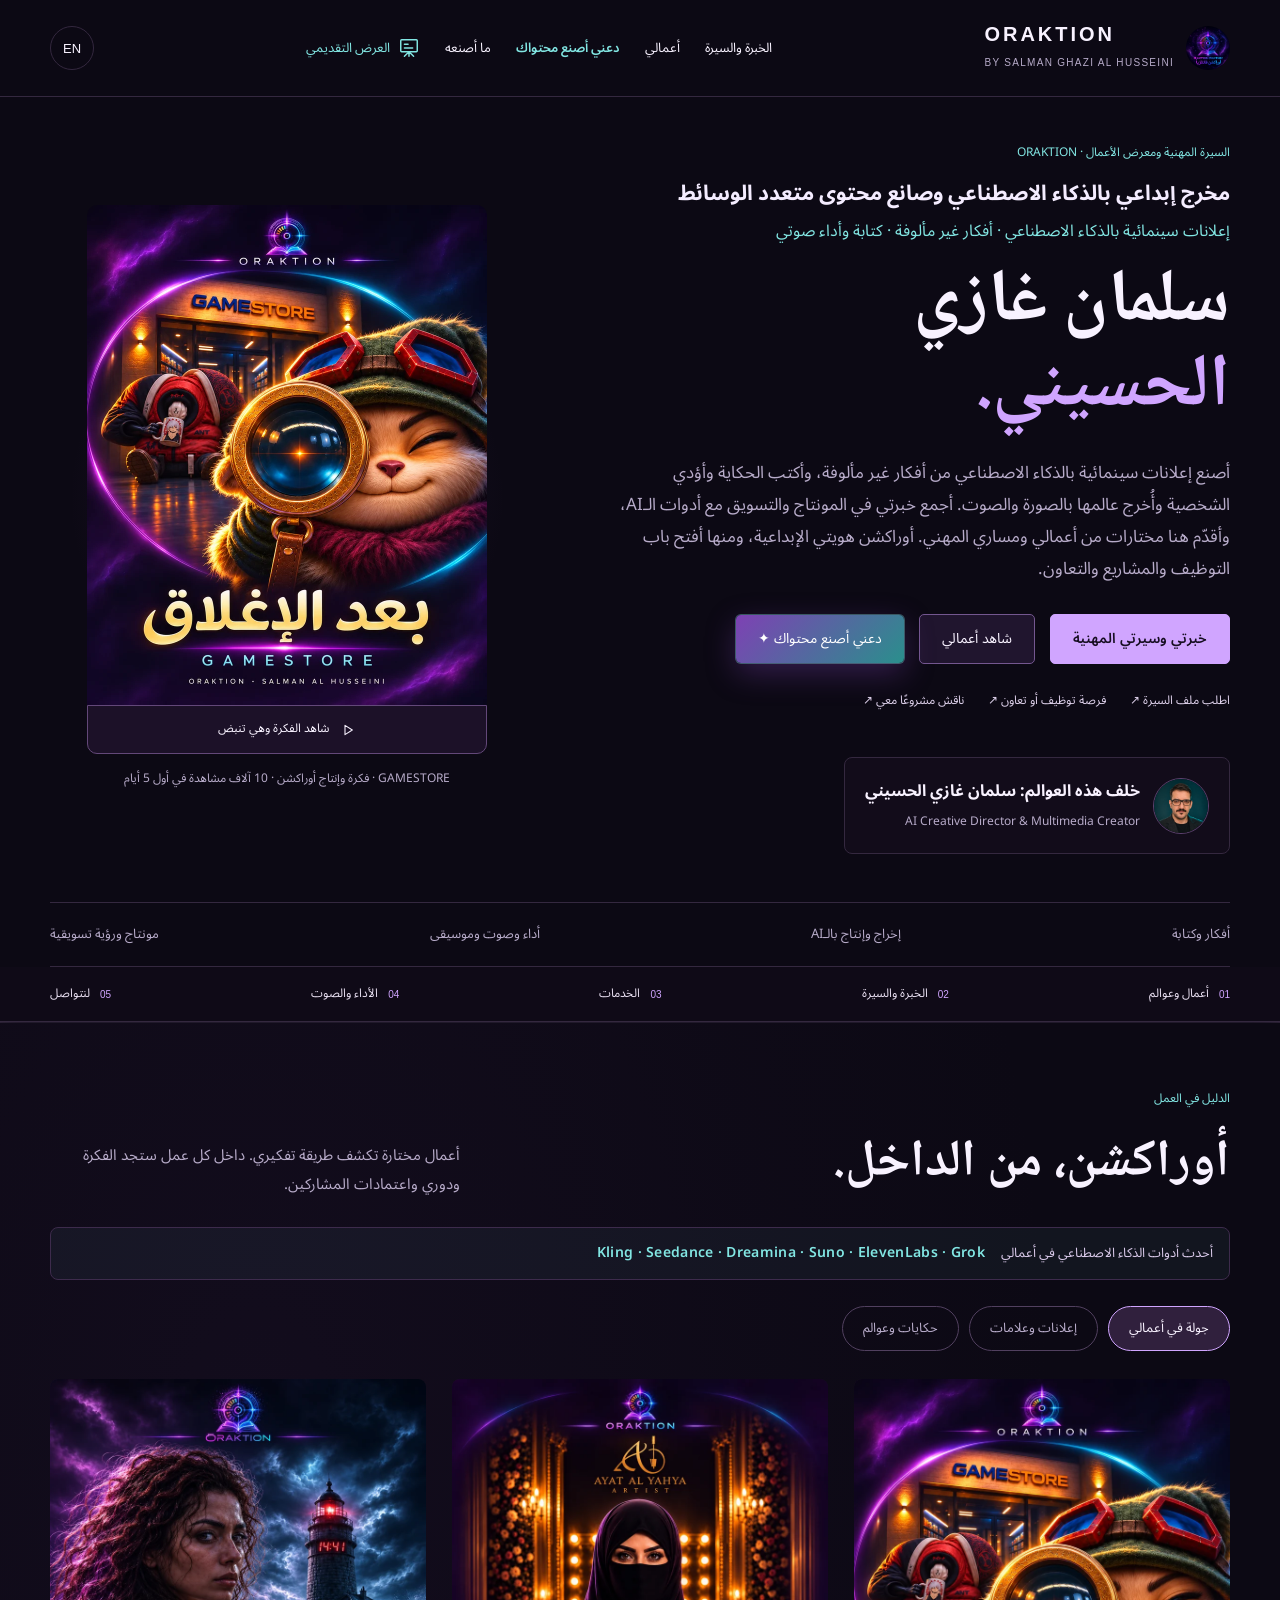
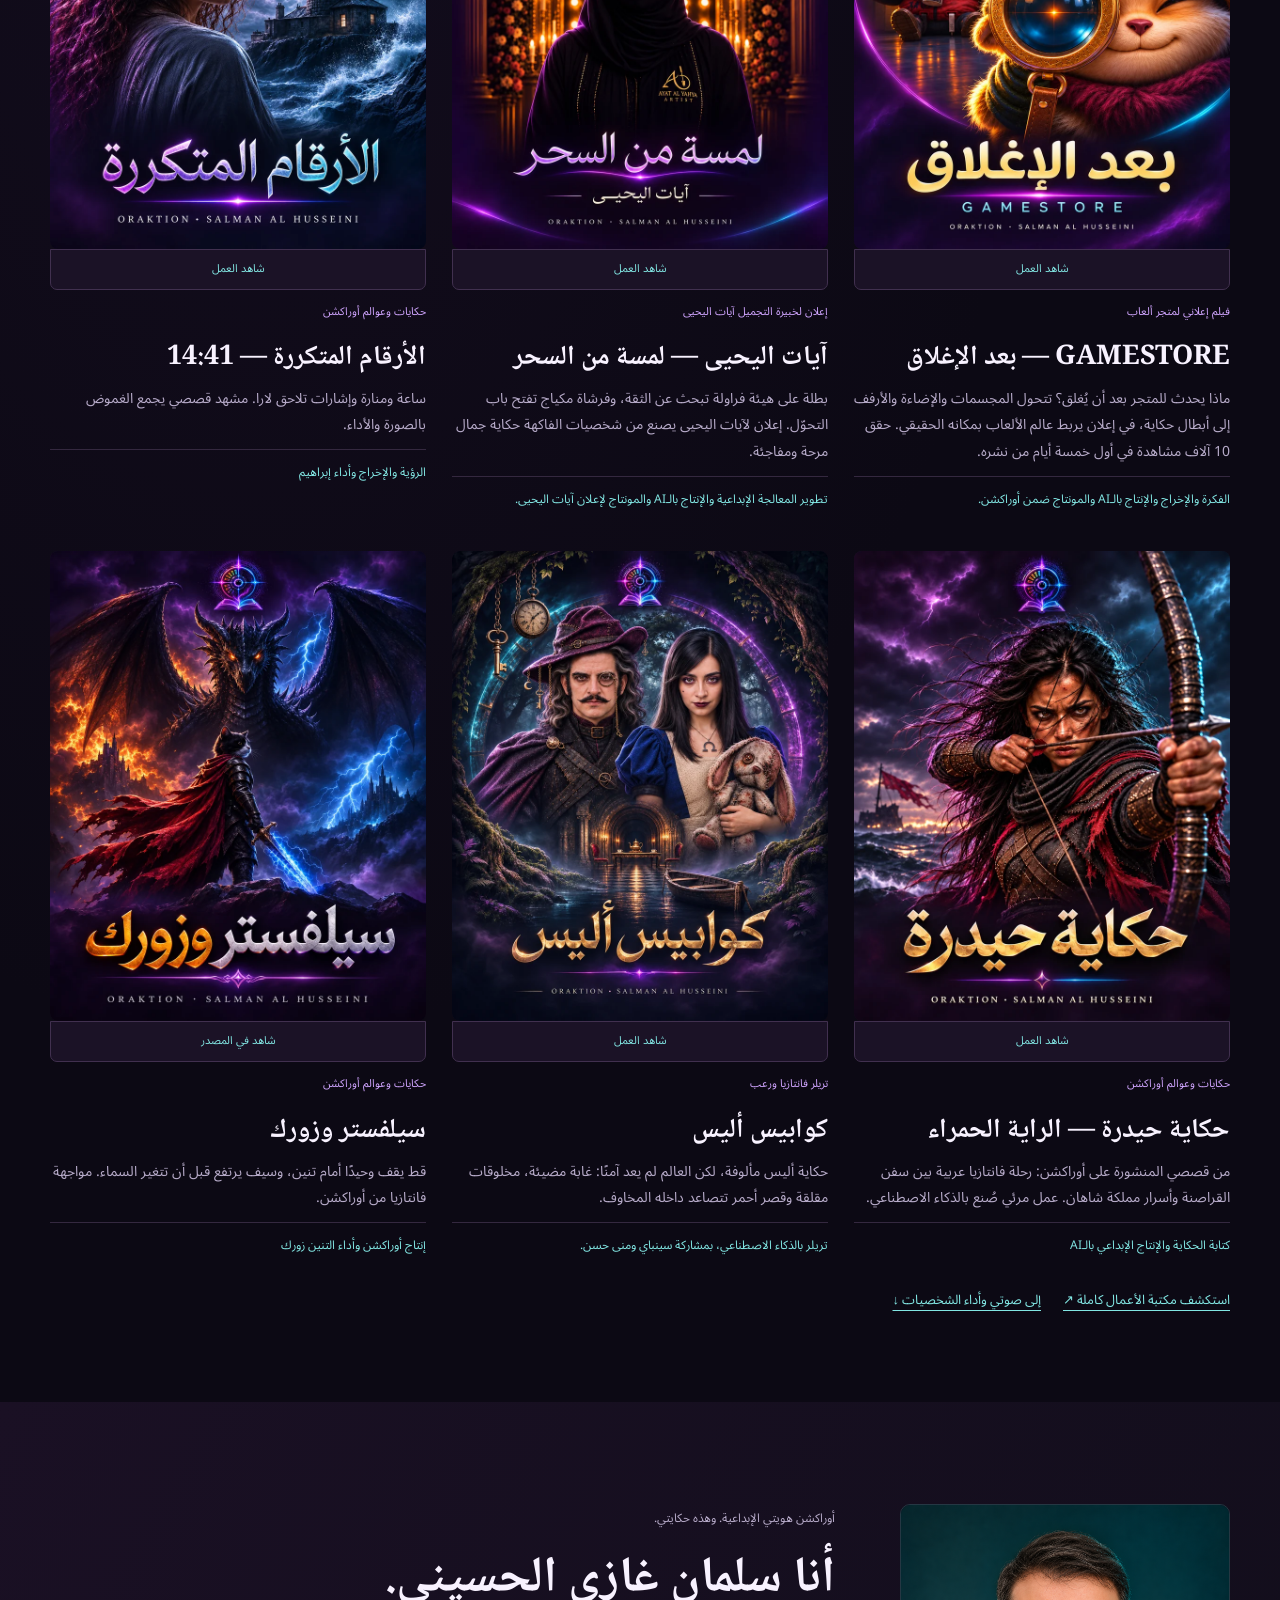
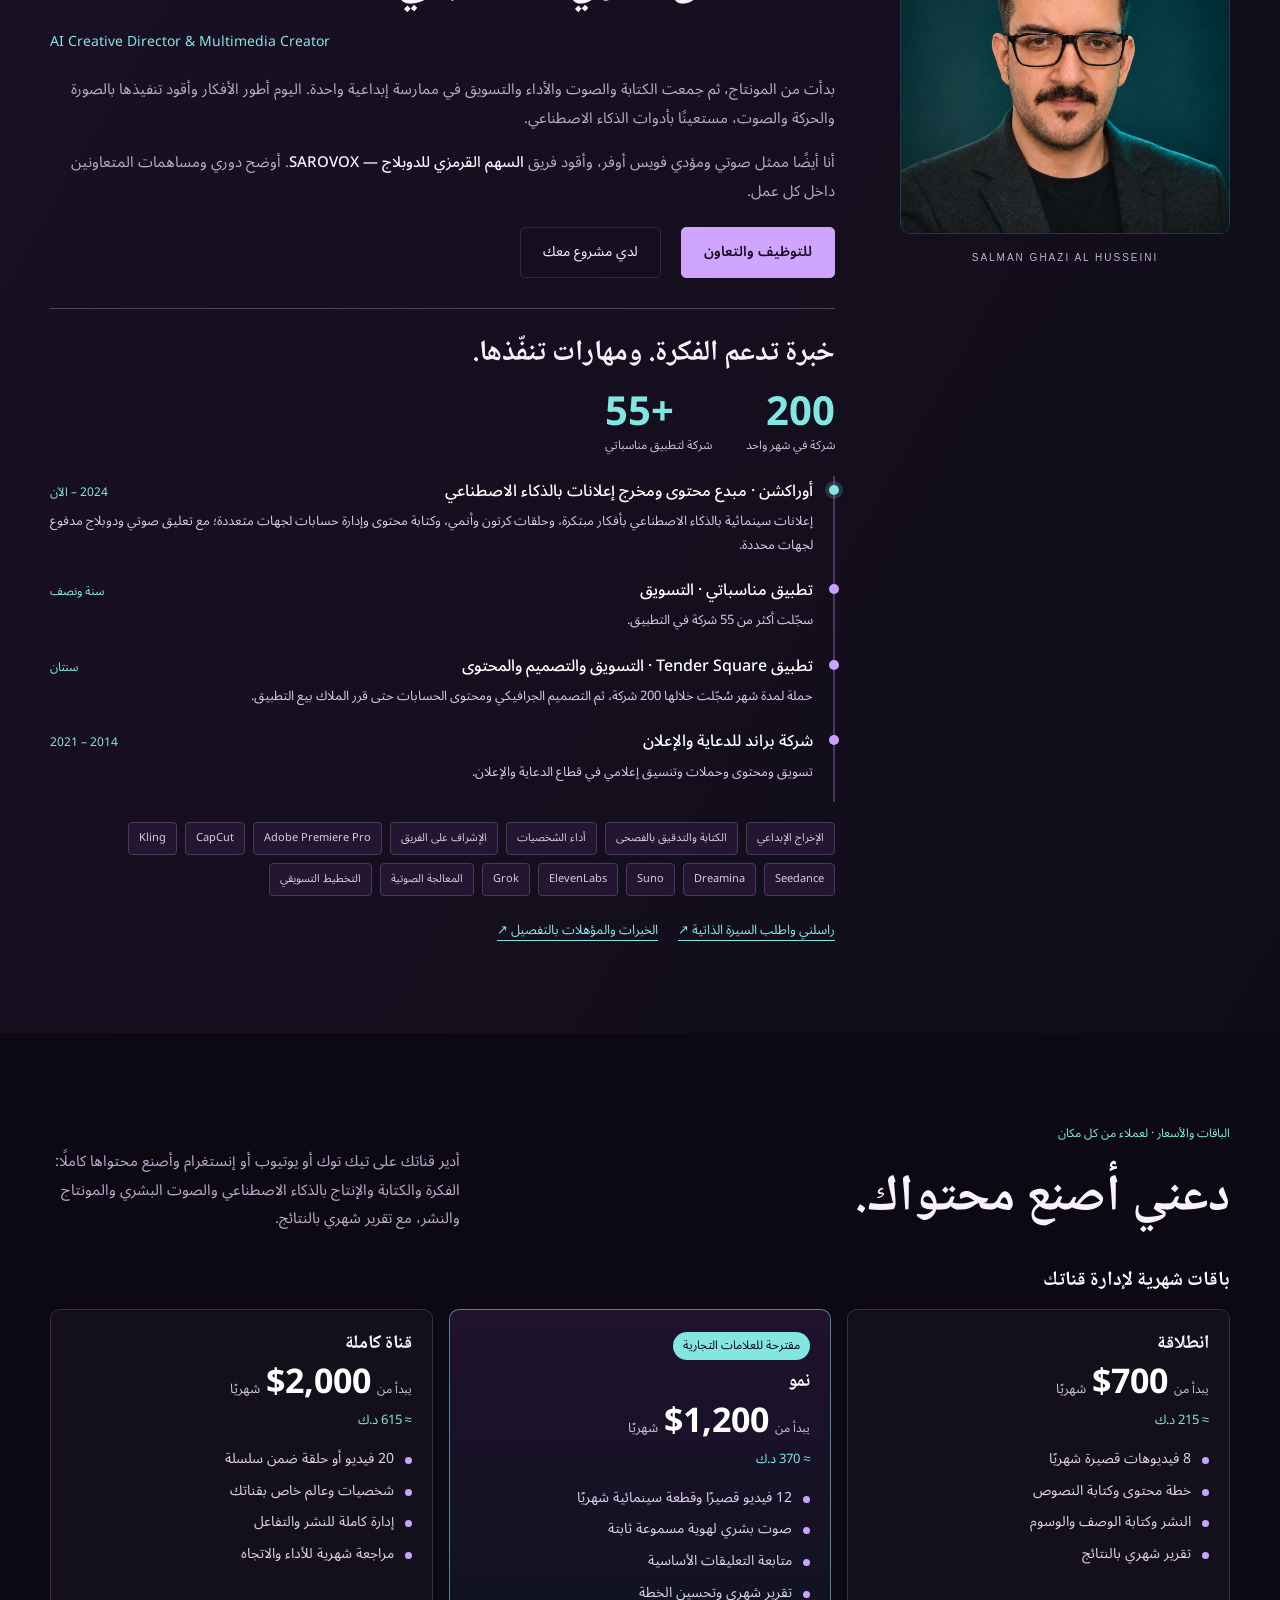
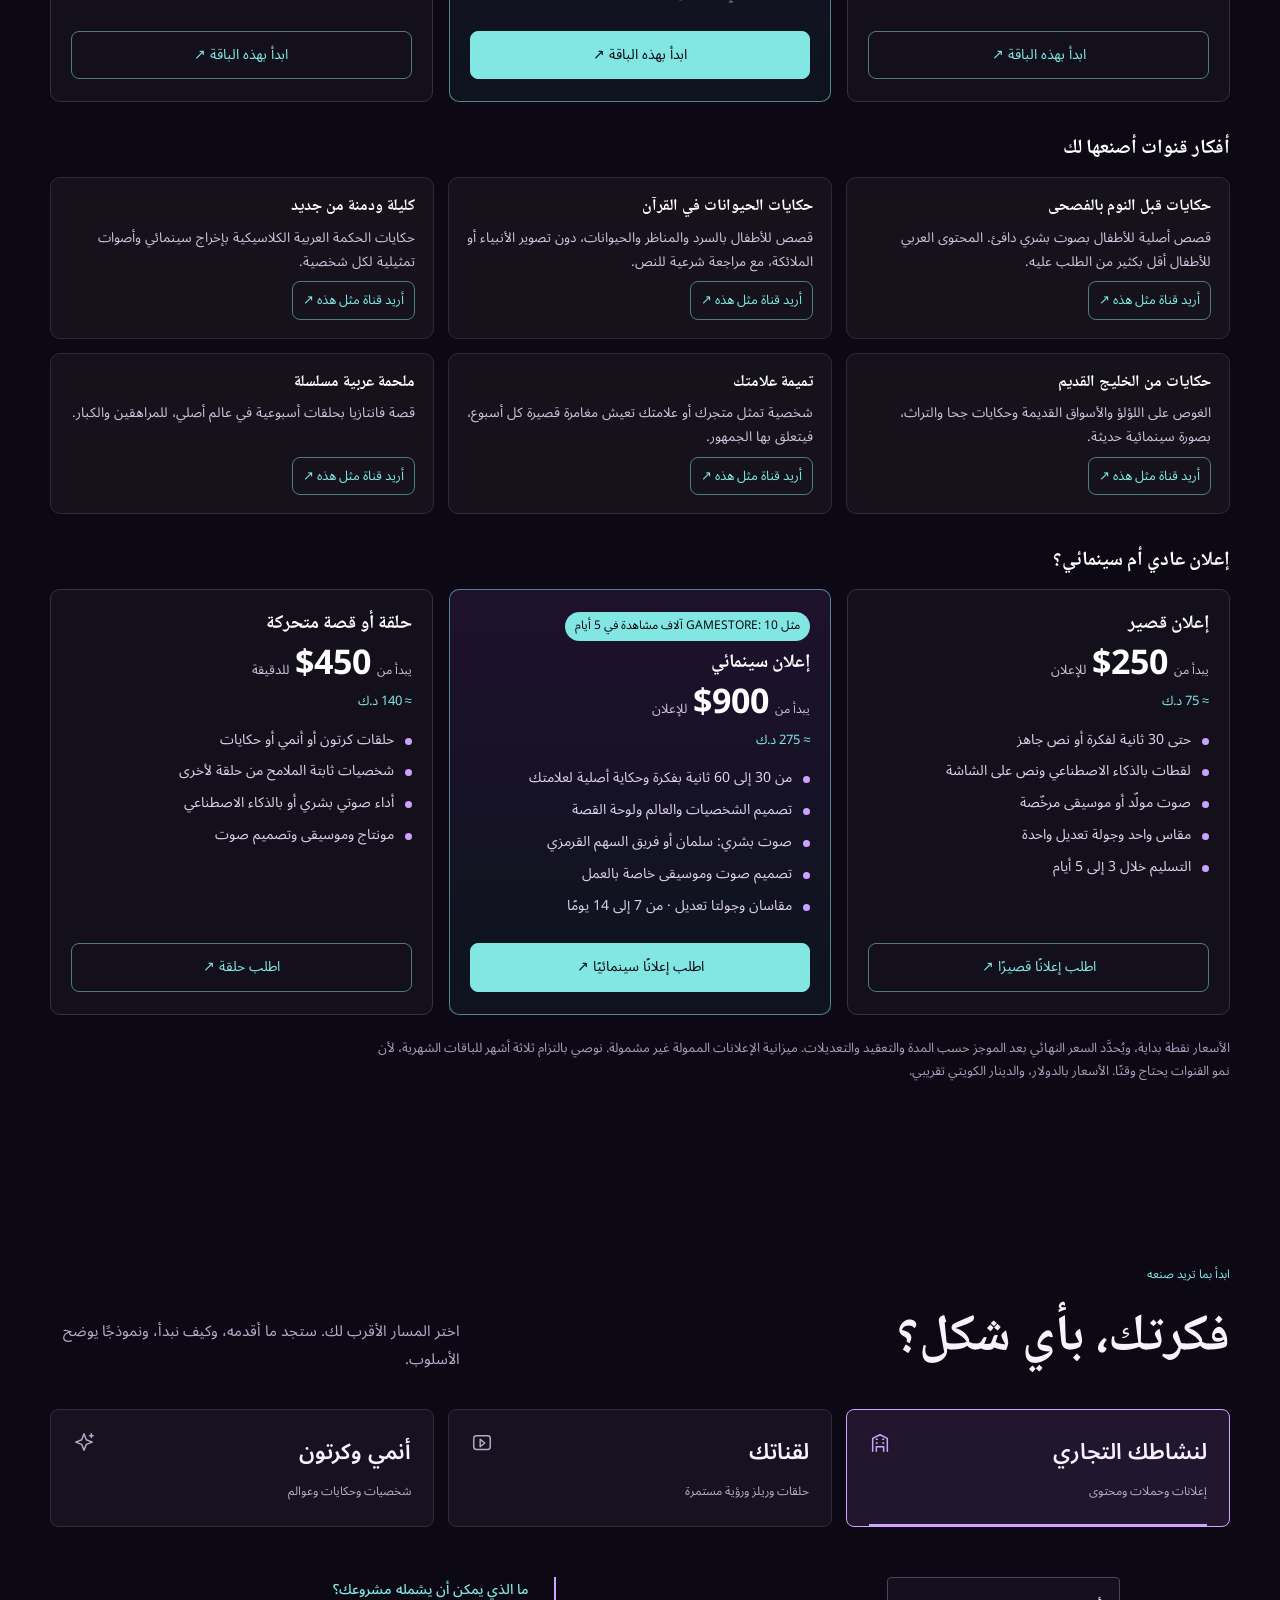
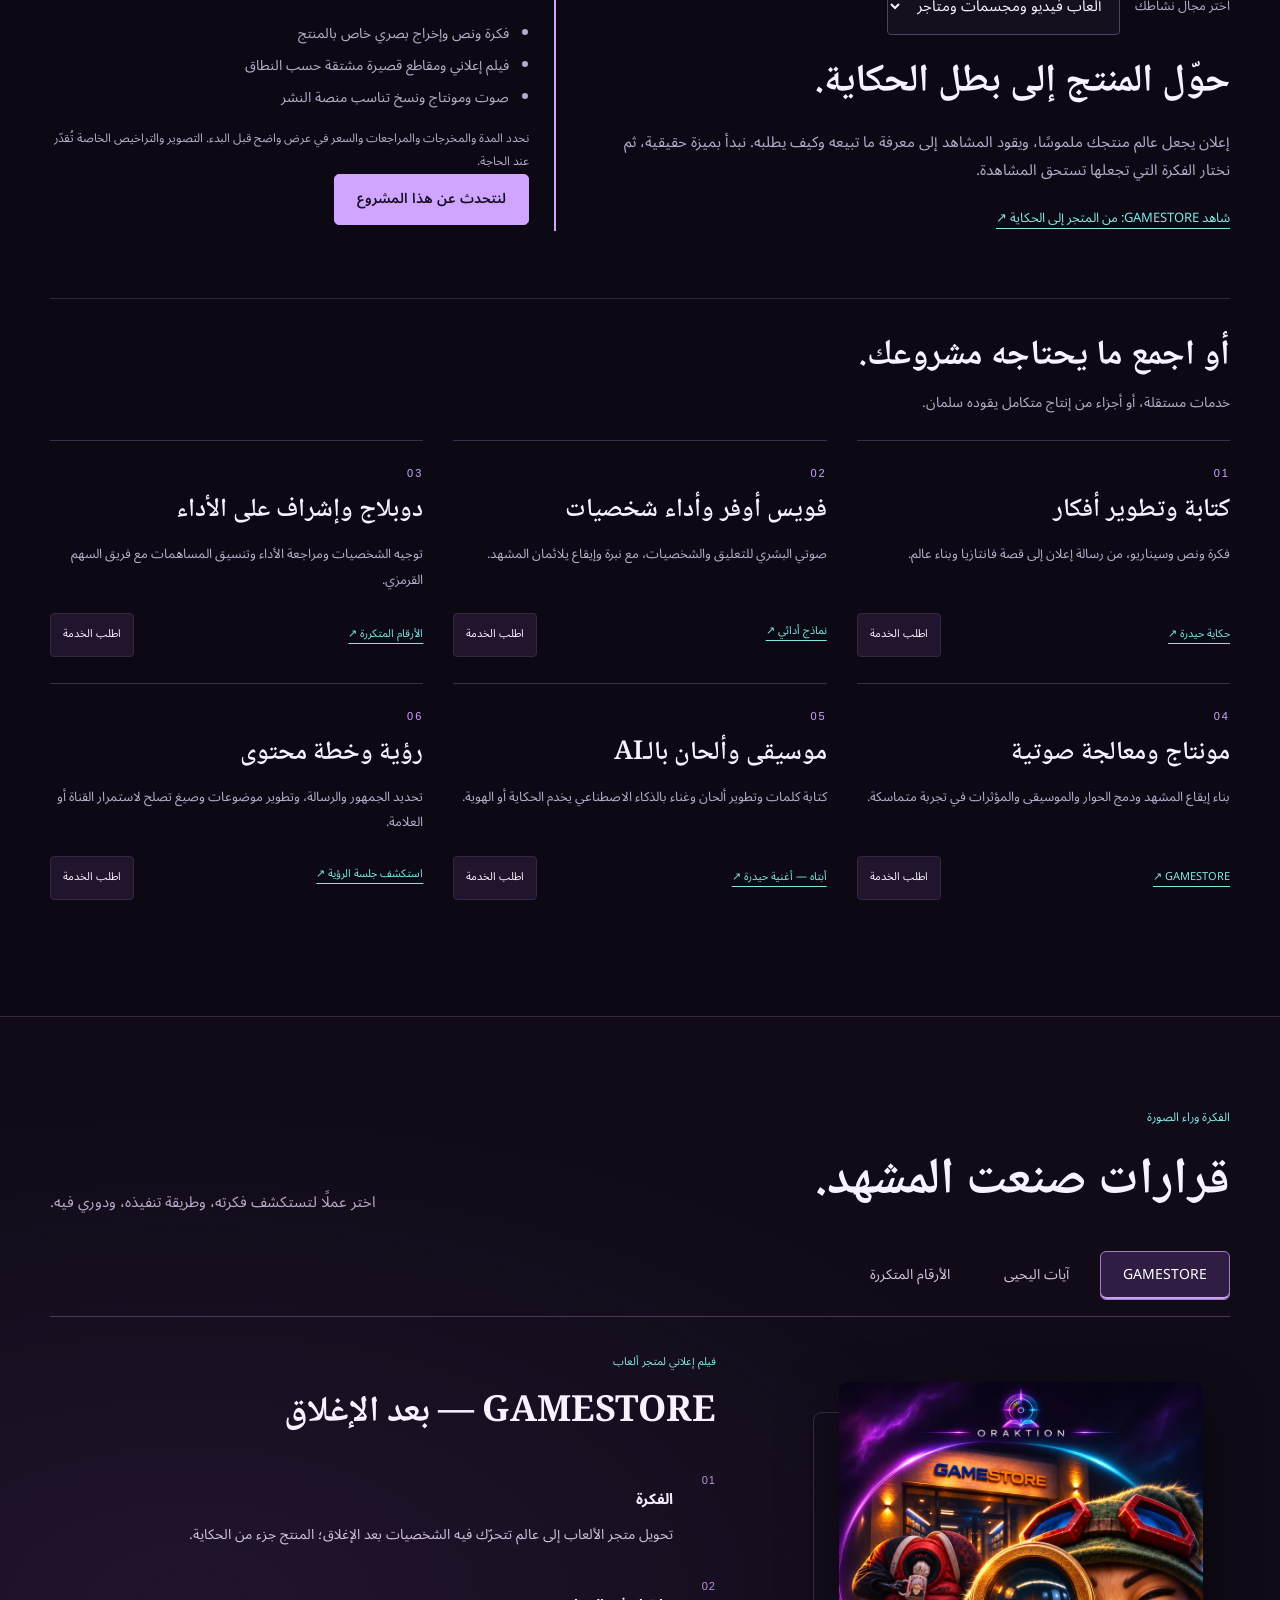
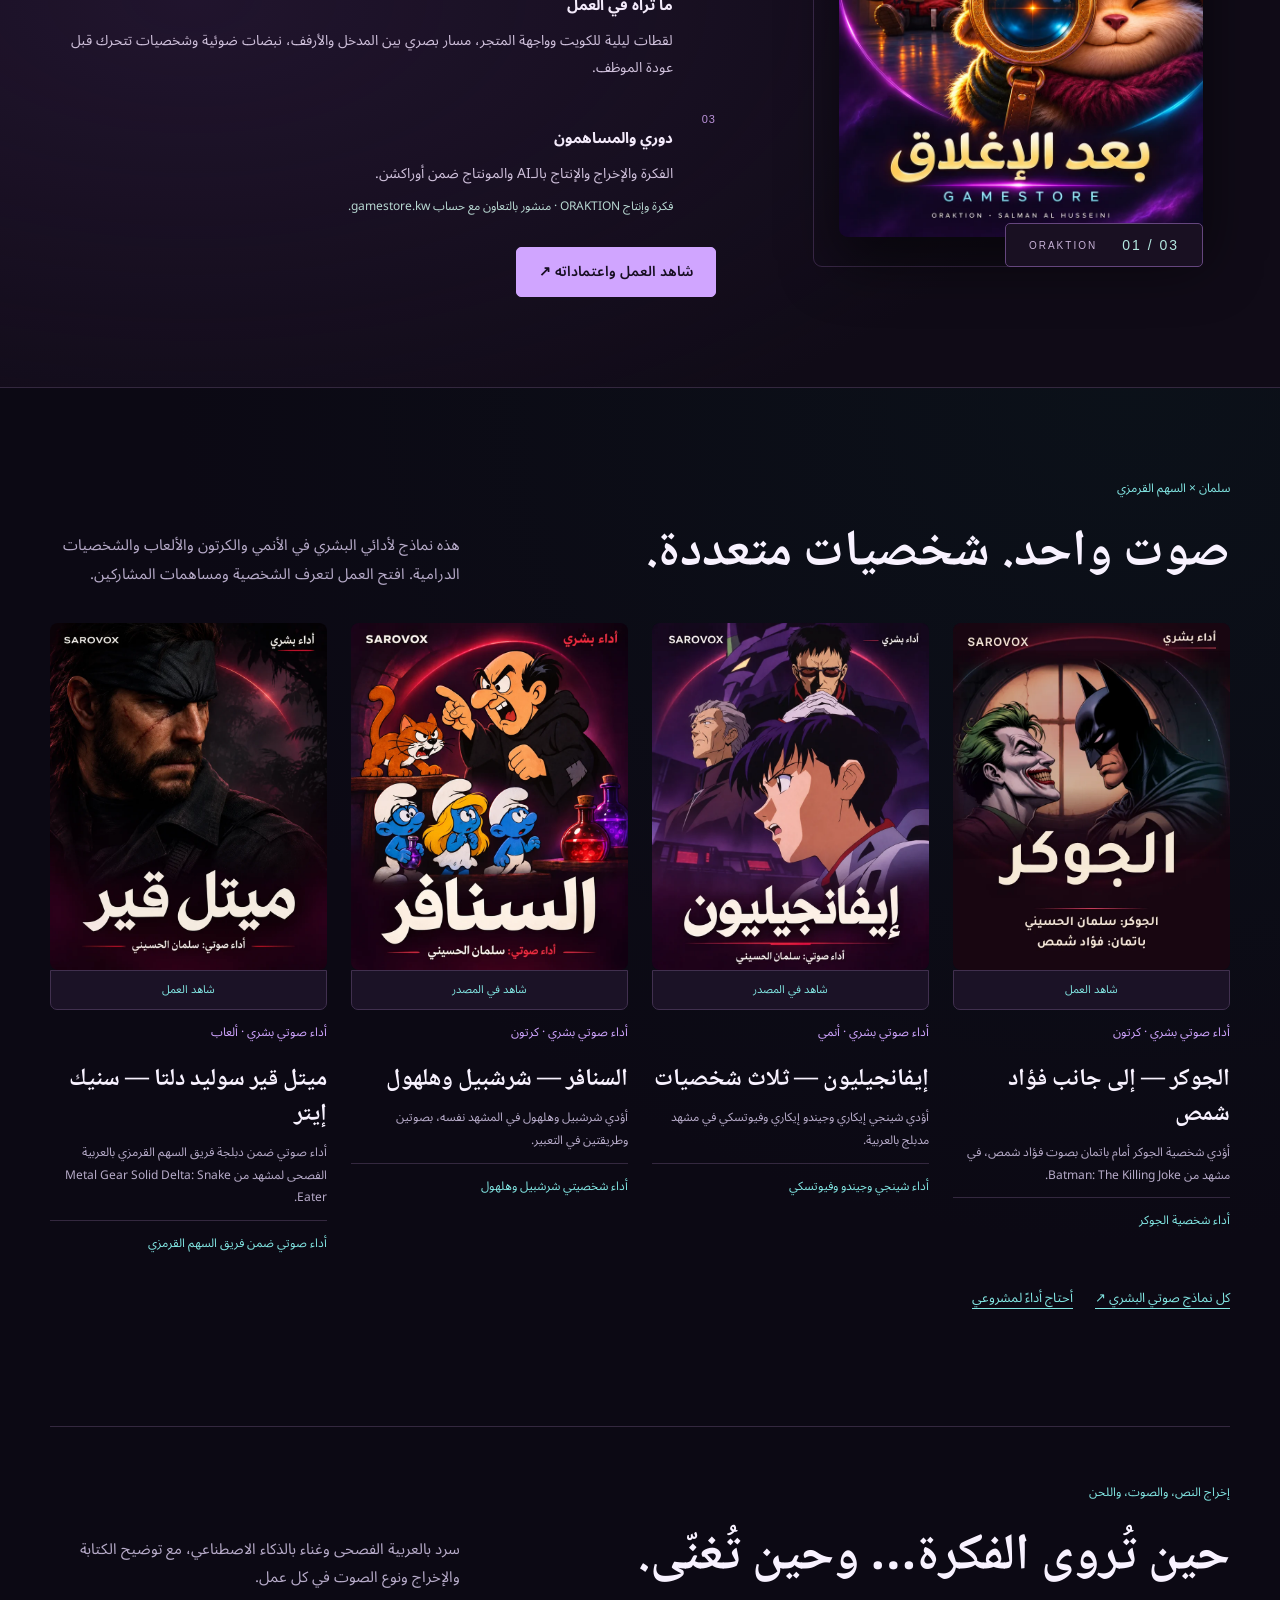
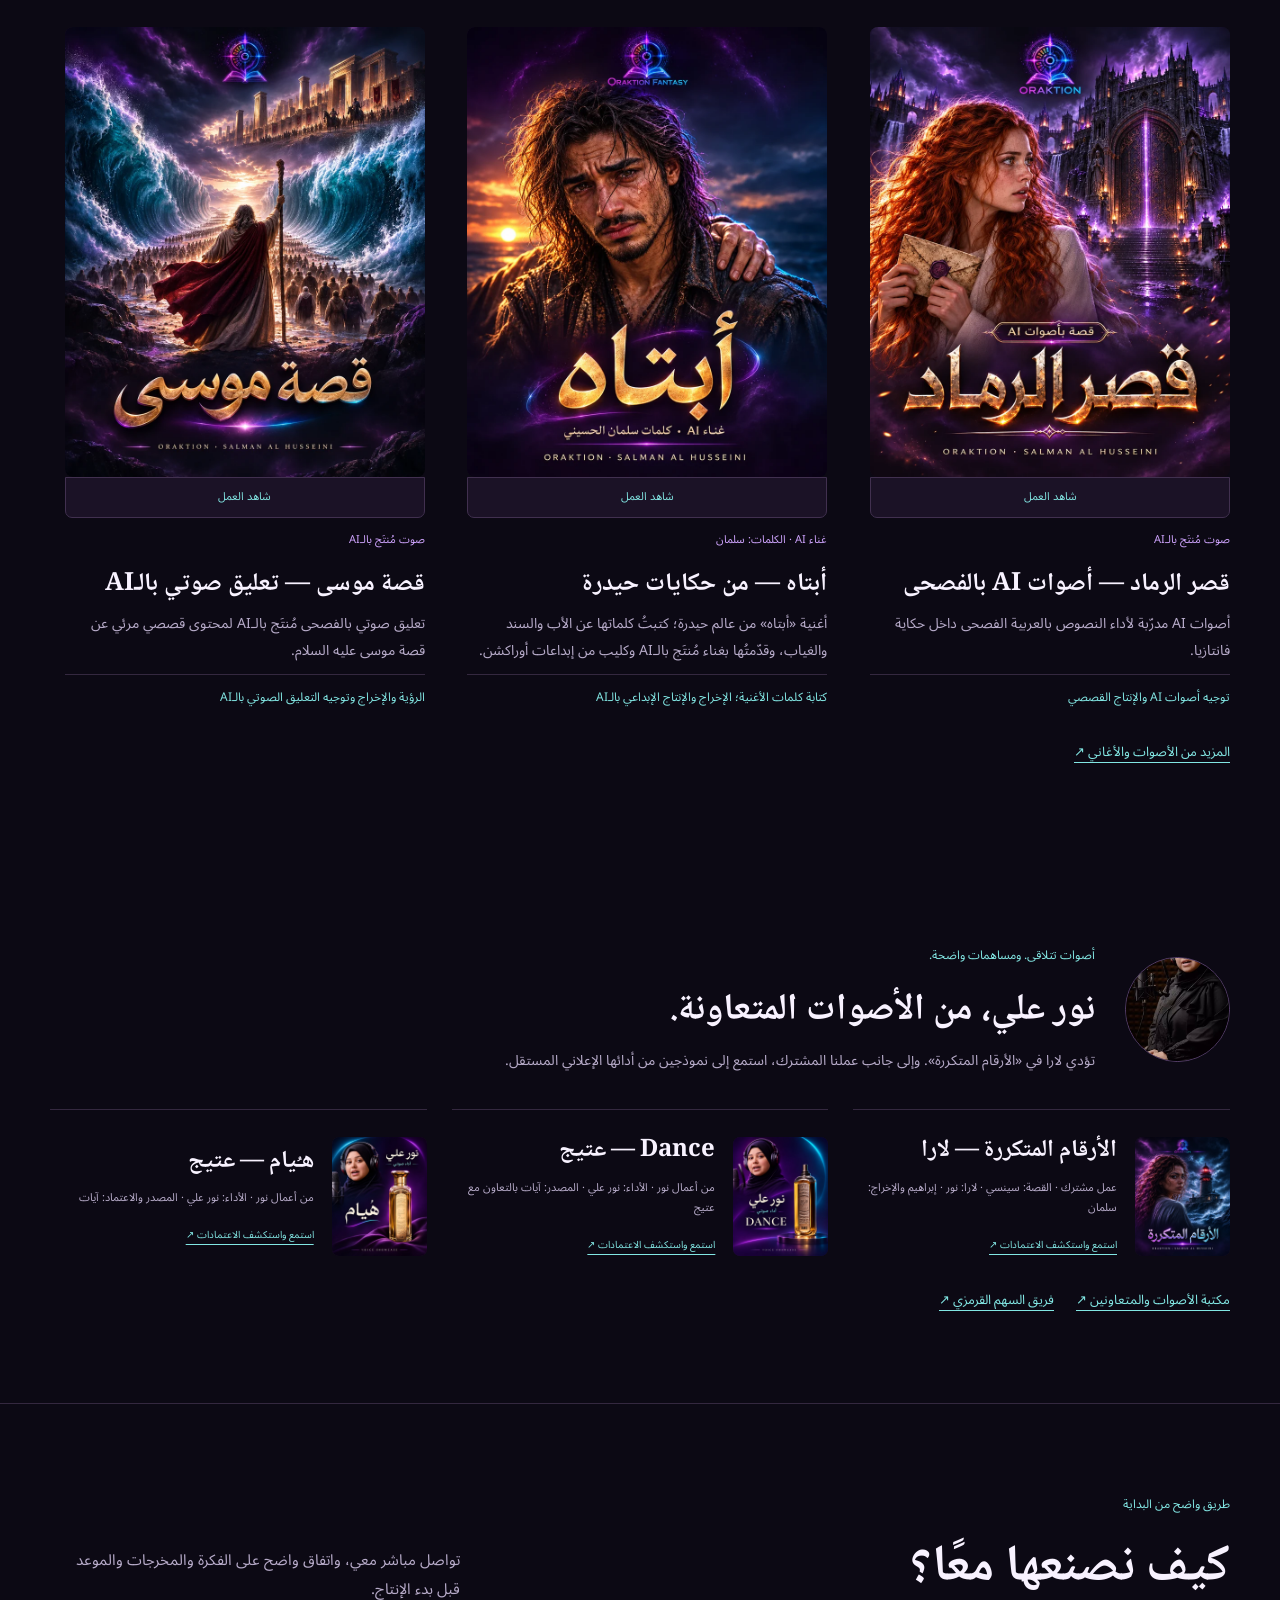
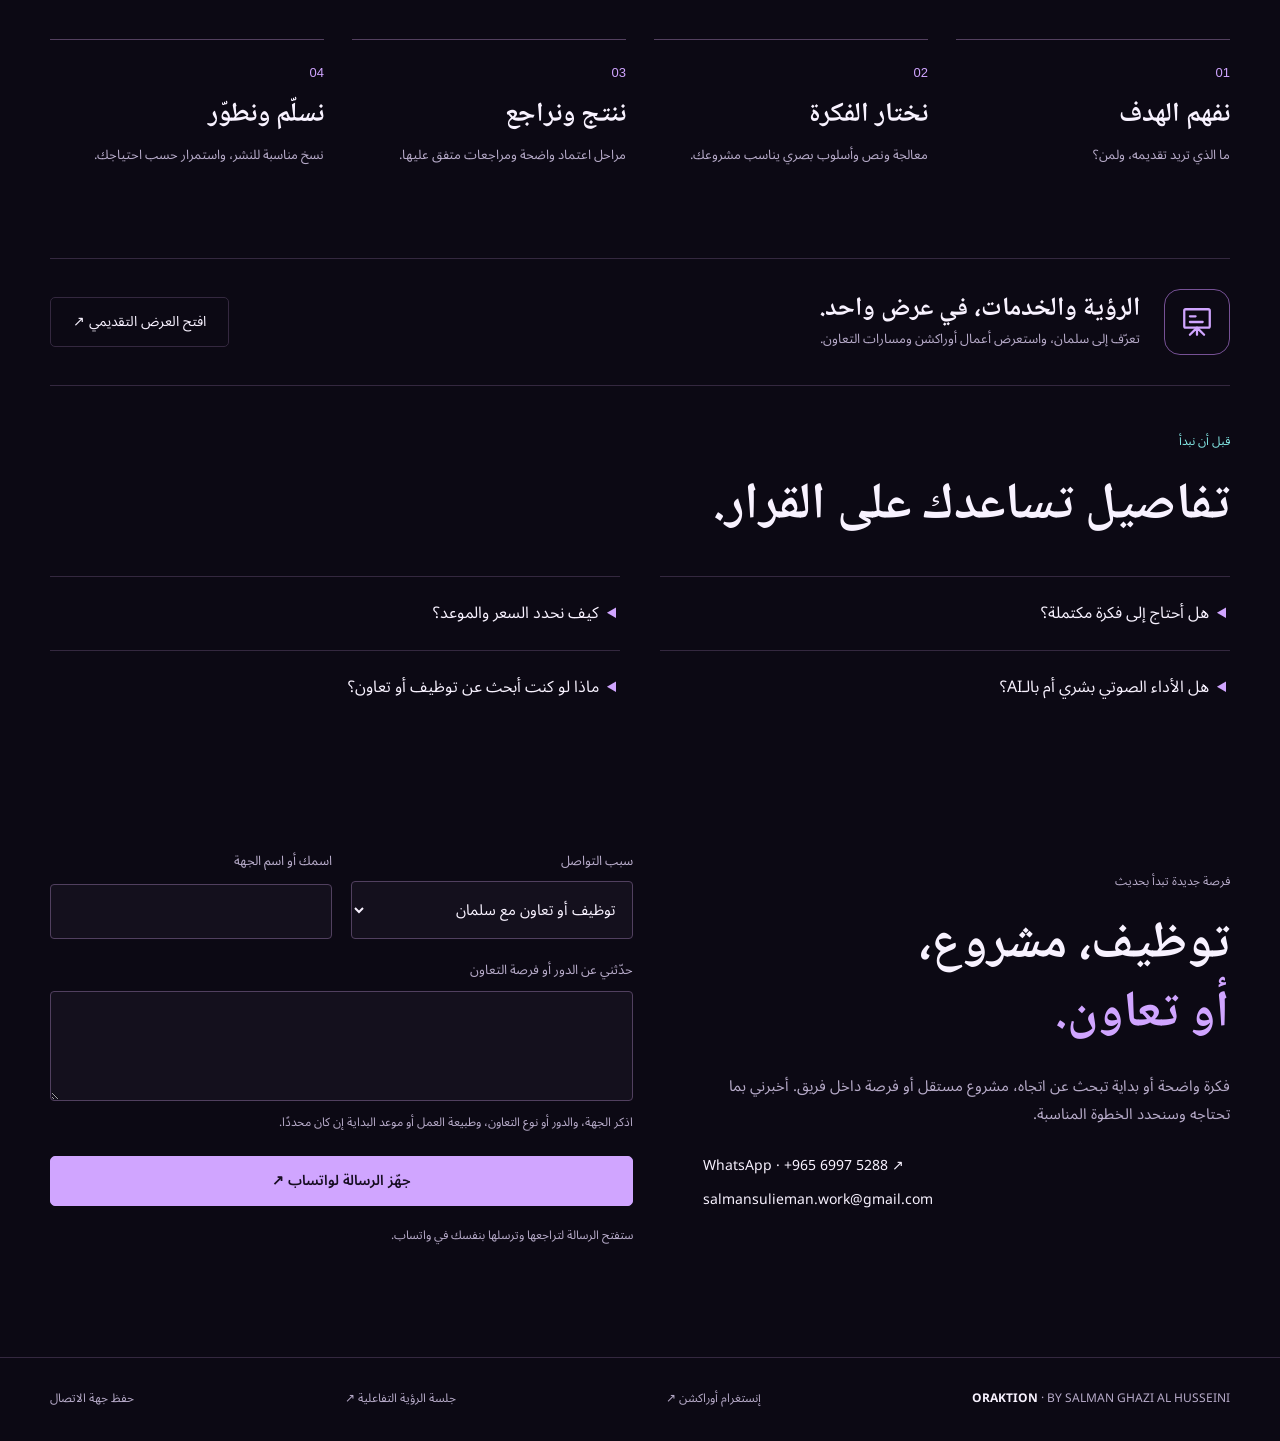
==== commit c4da61de: "Add "Let me create your content" section: ad tiers, monthly plans, channel ideas Standard vs cinemat" ====
--- a/index.html
+++ b/index.html
@@ -1,10 +1,10 @@
 <!DOCTYPE html>
-<html dir="rtl" lang="ar"><head><meta charset="utf-8"/><meta content="width=device-width,initial-scale=1" name="viewport"/><meta content="#0c0914" name="theme-color"/><title>سلمان غازي الحسيني | السيرة المهنية ومعرض الأعمال — ORAKTION</title><meta content="السيرة المهنية ومعرض أعمال سلمان غازي الحسيني: إخراج إبداعي وكتابة ومونتاج وأداء صوتي. استكشف الخبرة والأعمال وتواصل بشأن توظيف أو مشروع أو تعاون." name="description"/><link href="https://salman-creative-work.github.io/" rel="canonical"/><link href="assets/favicon.svg" rel="icon" type="image/svg+xml"/><meta content="Salman Ghazi Al Husseini × ORAKTION" property="og:title"/><meta content="السيرة المهنية ومعرض أعمال سلمان غازي الحسيني: إخراج إبداعي وكتابة ومونتاج وأداء صوتي. استكشف الخبرة والأعمال وتواصل بشأن توظيف أو مشروع أو تعاون." property="og:description"/><meta content="https://salman-creative-work.github.io/assets/covers-20261110/gamestore.webp" property="og:image"/><meta content="https://salman-creative-work.github.io/" property="og:url"/><meta content="website" property="og:type"/><link href="home.css?v=20261110-covers-3" rel="stylesheet"/><link rel="stylesheet" href="marketing.css?v=20261110-claude-1"/><meta name="robots" content="noindex,nofollow"/></head><body>
+<html dir="rtl" lang="ar"><head><meta charset="utf-8"/><meta content="width=device-width,initial-scale=1" name="viewport"/><meta content="#0c0914" name="theme-color"/><title>سلمان غازي الحسيني | السيرة المهنية ومعرض الأعمال — ORAKTION</title><meta content="السيرة المهنية ومعرض أعمال سلمان غازي الحسيني: إخراج إبداعي وكتابة ومونتاج وأداء صوتي. استكشف الخبرة والأعمال وتواصل بشأن توظيف أو مشروع أو تعاون." name="description"/><link href="https://salman-creative-work.github.io/" rel="canonical"/><link href="assets/favicon.svg" rel="icon" type="image/svg+xml"/><meta content="Salman Ghazi Al Husseini × ORAKTION" property="og:title"/><meta content="السيرة المهنية ومعرض أعمال سلمان غازي الحسيني: إخراج إبداعي وكتابة ومونتاج وأداء صوتي. استكشف الخبرة والأعمال وتواصل بشأن توظيف أو مشروع أو تعاون." property="og:description"/><meta content="https://salman-creative-work.github.io/assets/covers-20261110/gamestore.webp" property="og:image"/><meta content="https://salman-creative-work.github.io/" property="og:url"/><meta content="website" property="og:type"/><link href="home.css?v=20261110-covers-3" rel="stylesheet"/><link rel="stylesheet" href="marketing.css?v=20261110-claude-2"/><meta name="robots" content="noindex,nofollow"/></head><body>
 <a class="skip" href="#main"><span data-ar="تجاوز إلى المحتوى" data-en="Skip to content">تجاوز إلى المحتوى</span></a>
-<header class="site-nav"><div class="shell nav-inner"><a class="brand" href="./"><img alt="" src="assets/oraktion-official-logo.jpg"/><span><strong dir="ltr">ORAKTION</strong><small dir="ltr">BY SALMAN GHAZI AL HUSSEINI</small></span></a><nav aria-label="التنقل الرئيسي / Main navigation" class="nav-links"><a class="" href="#about"><span  data-ar="الخبرة والسيرة" data-en="Experience &amp; CV">الخبرة والسيرة</span></a><a class="" href="#work"><span data-ar="أعمالي" data-en="My work">أعمالي</span></a><a class="" href="#services"><span data-ar="ما أصنعه" data-en="What I create">ما أصنعه</span></a><a class="deck-link" data-local-link="" href="presentation/"><svg aria-hidden="true" viewbox="0 0 24 24"><rect height="13" rx="1" width="18" x="3" y="3"></rect><path d="M12 16v5m-5 0 5-5 5 5M7 8h4m-4 4h9"></path></svg><span data-ar="العرض التقديمي" data-en="Presentation">العرض التقديمي</span></a></nav><button aria-label="Switch to English" class="language" id="language">EN</button></div></header>
-<main id="main"><section class="shell hero"><div><p class="eyebrow"><span  data-ar="السيرة المهنية ومعرض الأعمال · ORAKTION" data-en="PROFESSIONAL PROFILE &amp; PORTFOLIO · ORAKTION">السيرة المهنية ومعرض الأعمال · ORAKTION</span></p><p class="hero-title"><span data-ar="مخرج إبداعي بالذكاء الاصطناعي وصانع محتوى متعدد الوسائط" data-en="AI Creative Director &amp; Multimedia Creator">مخرج إبداعي بالذكاء الاصطناعي وصانع محتوى متعدد الوسائط</span></p><p class="service-position"><span  data-ar="إعلانات سينمائية بالذكاء الاصطناعي · أفكار غير مألوفة · كتابة وأداء صوتي" data-en="Cinematic AI ads · Unexpected ideas · Writing &amp; voice">إعلانات سينمائية بالذكاء الاصطناعي · أفكار غير مألوفة · كتابة وأداء صوتي</span></p><h1><span  data-ar="سلمان غازي&lt;br&gt;&lt;em&gt;الحسيني.&lt;/em&gt;" data-en="Salman Ghazi&lt;br&gt;&lt;em&gt;Al Husseini.&lt;/em&gt;">سلمان غازي<br><em>الحسيني.</em></span></h1><p class="lead" data-ar="أصنع إعلانات سينمائية بالذكاء الاصطناعي من أفكار غير مألوفة، وأكتب الحكاية وأؤدي الشخصية وأُخرج عالمها بالصورة والصوت. أجمع خبرتي في المونتاج والتسويق مع أدوات الـAI، وأقدّم هنا مختارات من أعمالي ومساري المهني. أوراكشن هويتي الإبداعية، ومنها أفتح باب التوظيف والمشاريع والتعاون." data-en="I create cinematic AI ads from unexpected ideas, and I write stories, perform characters and direct their worlds through image and sound. I combine editing and marketing experience with AI tools. Explore my selected work and professional background, and get in touch about employment, projects or collaboration. ORAKTION is my creative identity.">أصنع إعلانات سينمائية بالذكاء الاصطناعي من أفكار غير مألوفة، وأكتب الحكاية وأؤدي الشخصية وأُخرج عالمها بالصورة والصوت. أجمع خبرتي في المونتاج والتسويق مع أدوات الـAI، وأقدّم هنا مختارات من أعمالي ومساري المهني. أوراكشن هويتي الإبداعية، ومنها أفتح باب التوظيف والمشاريع والتعاون.</p><div class="actions hero-actions"><a class="button primary" href="#about"><span  data-ar="خبرتي وسيرتي المهنية" data-en="Experience &amp; professional profile">خبرتي وسيرتي المهنية</span></a><a class="button secondary" href="#work"><span  data-ar="شاهد أعمالي" data-en="Explore my work">شاهد أعمالي</span></a></div><div class="career-shortcuts"><a href="#brief" data-intent="cv"><span  data-ar="اطلب ملف السيرة ↗" data-en="Request my CV ↗">اطلب ملف السيرة ↗</span></a><a href="#brief" data-intent="hiring"><span  data-ar="فرصة توظيف أو تعاون ↗" data-en="Hiring or collaboration ↗">فرصة توظيف أو تعاون ↗</span></a><a href="#brief" data-intent="project" data-general-project=""><span  data-ar="ناقش مشروعًا معي ↗" data-en="Discuss a project ↗">ناقش مشروعًا معي ↗</span></a></div><a class="creator-mini" href="#about"><img alt="سلمان غازي الحسيني / Salman Ghazi Al Husseini" height="56" src="assets/portrait.png" width="56"/><span><strong data-ar="خلف هذه العوالم: سلمان غازي الحسيني" data-en="Behind these worlds: Salman Ghazi Al Husseini">خلف هذه العوالم: سلمان غازي الحسيني</strong><small dir="ltr">AI Creative Director &amp; Multimedia Creator</small></span></a></div><div class="hero-feature"><button aria-label="شاهد GAMESTORE — بعد الإغلاق / Watch After Closing" class="hero-poster" data-work="gamestore"><img alt="GAMESTORE — بعد الإغلاق" fetchpriority="high" height="1000" src="assets/covers-20261110/gamestore.webp" width="800"/><span class="play-label"><svg aria-hidden="true" viewbox="0 0 24 24"><path d="m9 5 11 7-11 7Z"></path></svg><span data-ar="شاهد الفكرة وهي تنبض" data-en="Watch the idea come alive">شاهد الفكرة وهي تنبض</span></span></button><p class="hero-caption"><span data-ar="GAMESTORE · فكرة وإنتاج أوراكشن · 10 آلاف مشاهدة في أول 5 أيام" data-en="GAMESTORE · Concept &amp; production by ORAKTION · 10K views in its first 5 days">GAMESTORE · فكرة وإنتاج أوراكشن · 10 آلاف مشاهدة في أول 5 أيام</span></p></div></section>
+<header class="site-nav"><div class="shell nav-inner"><a class="brand" href="./"><img alt="" src="assets/oraktion-official-logo.jpg"/><span><strong dir="ltr">ORAKTION</strong><small dir="ltr">BY SALMAN GHAZI AL HUSSEINI</small></span></a><nav aria-label="التنقل الرئيسي / Main navigation" class="nav-links"><a class="" href="#about"><span  data-ar="الخبرة والسيرة" data-en="Experience &amp; CV">الخبرة والسيرة</span></a><a class="" href="#work"><span data-ar="أعمالي" data-en="My work">أعمالي</span></a><a class="nav-create" href="#create"><span data-ar="دعني أصنع محتواك" data-en="Let me create your content">دعني أصنع محتواك</span></a><a class="" href="#services"><span data-ar="ما أصنعه" data-en="What I create">ما أصنعه</span></a><a class="deck-link" data-local-link="" href="presentation/"><svg aria-hidden="true" viewbox="0 0 24 24"><rect height="13" rx="1" width="18" x="3" y="3"></rect><path d="M12 16v5m-5 0 5-5 5 5M7 8h4m-4 4h9"></path></svg><span data-ar="العرض التقديمي" data-en="Presentation">العرض التقديمي</span></a></nav><button aria-label="Switch to English" class="language" id="language">EN</button></div></header>
+<main id="main"><section class="shell hero"><div><p class="eyebrow"><span  data-ar="السيرة المهنية ومعرض الأعمال · ORAKTION" data-en="PROFESSIONAL PROFILE &amp; PORTFOLIO · ORAKTION">السيرة المهنية ومعرض الأعمال · ORAKTION</span></p><p class="hero-title"><span data-ar="مخرج إبداعي بالذكاء الاصطناعي وصانع محتوى متعدد الوسائط" data-en="AI Creative Director &amp; Multimedia Creator">مخرج إبداعي بالذكاء الاصطناعي وصانع محتوى متعدد الوسائط</span></p><p class="service-position"><span  data-ar="إعلانات سينمائية بالذكاء الاصطناعي · أفكار غير مألوفة · كتابة وأداء صوتي" data-en="Cinematic AI ads · Unexpected ideas · Writing &amp; voice">إعلانات سينمائية بالذكاء الاصطناعي · أفكار غير مألوفة · كتابة وأداء صوتي</span></p><h1><span  data-ar="سلمان غازي&lt;br&gt;&lt;em&gt;الحسيني.&lt;/em&gt;" data-en="Salman Ghazi&lt;br&gt;&lt;em&gt;Al Husseini.&lt;/em&gt;">سلمان غازي<br><em>الحسيني.</em></span></h1><p class="lead" data-ar="أصنع إعلانات سينمائية بالذكاء الاصطناعي من أفكار غير مألوفة، وأكتب الحكاية وأؤدي الشخصية وأُخرج عالمها بالصورة والصوت. أجمع خبرتي في المونتاج والتسويق مع أدوات الـAI، وأقدّم هنا مختارات من أعمالي ومساري المهني. أوراكشن هويتي الإبداعية، ومنها أفتح باب التوظيف والمشاريع والتعاون." data-en="I create cinematic AI ads from unexpected ideas, and I write stories, perform characters and direct their worlds through image and sound. I combine editing and marketing experience with AI tools. Explore my selected work and professional background, and get in touch about employment, projects or collaboration. ORAKTION is my creative identity.">أصنع إعلانات سينمائية بالذكاء الاصطناعي من أفكار غير مألوفة، وأكتب الحكاية وأؤدي الشخصية وأُخرج عالمها بالصورة والصوت. أجمع خبرتي في المونتاج والتسويق مع أدوات الـAI، وأقدّم هنا مختارات من أعمالي ومساري المهني. أوراكشن هويتي الإبداعية، ومنها أفتح باب التوظيف والمشاريع والتعاون.</p><div class="actions hero-actions"><a class="button primary" href="#about"><span  data-ar="خبرتي وسيرتي المهنية" data-en="Experience &amp; professional profile">خبرتي وسيرتي المهنية</span></a><a class="button secondary" href="#work"><span  data-ar="شاهد أعمالي" data-en="Explore my work">شاهد أعمالي</span></a><a class="button create-btn" href="#create"><span data-ar="دعني أصنع محتواك ✦" data-en="Let me create your content ✦">دعني أصنع محتواك ✦</span></a></div><div class="career-shortcuts"><a href="#brief" data-intent="cv"><span  data-ar="اطلب ملف السيرة ↗" data-en="Request my CV ↗">اطلب ملف السيرة ↗</span></a><a href="#brief" data-intent="hiring"><span  data-ar="فرصة توظيف أو تعاون ↗" data-en="Hiring or collaboration ↗">فرصة توظيف أو تعاون ↗</span></a><a href="#brief" data-intent="project" data-general-project=""><span  data-ar="ناقش مشروعًا معي ↗" data-en="Discuss a project ↗">ناقش مشروعًا معي ↗</span></a></div><a class="creator-mini" href="#about"><img alt="سلمان غازي الحسيني / Salman Ghazi Al Husseini" height="56" src="assets/portrait.png" width="56"/><span><strong data-ar="خلف هذه العوالم: سلمان غازي الحسيني" data-en="Behind these worlds: Salman Ghazi Al Husseini">خلف هذه العوالم: سلمان غازي الحسيني</strong><small dir="ltr">AI Creative Director &amp; Multimedia Creator</small></span></a></div><div class="hero-feature"><button aria-label="شاهد GAMESTORE — بعد الإغلاق / Watch After Closing" class="hero-poster" data-work="gamestore"><img alt="GAMESTORE — بعد الإغلاق" fetchpriority="high" height="1000" src="assets/covers-20261110/gamestore.webp" width="800"/><span class="play-label"><svg aria-hidden="true" viewbox="0 0 24 24"><path d="m9 5 11 7-11 7Z"></path></svg><span data-ar="شاهد الفكرة وهي تنبض" data-en="Watch the idea come alive">شاهد الفكرة وهي تنبض</span></span></button><p class="hero-caption"><span data-ar="GAMESTORE · فكرة وإنتاج أوراكشن · 10 آلاف مشاهدة في أول 5 أيام" data-en="GAMESTORE · Concept &amp; production by ORAKTION · 10K views in its first 5 days">GAMESTORE · فكرة وإنتاج أوراكشن · 10 آلاف مشاهدة في أول 5 أيام</span></p></div></section>
 <div aria-label="القدرات / Capabilities" class="shell abilities"><span data-ar="أفكار وكتابة" data-en="Concepts &amp; writing">أفكار وكتابة</span><span data-ar="إخراج وإنتاج بالـAI" data-en="AI direction &amp; production">إخراج وإنتاج بالـAI</span><span data-ar="أداء وصوت وموسيقى" data-en="Voice, sound &amp; music">أداء وصوت وموسيقى</span><span data-ar="مونتاج ورؤية تسويقية" data-en="Editing &amp; marketing insight">مونتاج ورؤية تسويقية</span></div><nav aria-label="استكشف الصفحة / Explore this page" class="chapter-nav"><div class="shell chapter-inner"><a href="#work"><small>01</small><span  data-ar="أعمال وعوالم" data-en="Films &amp; worlds">أعمال وعوالم</span></a><a href="#about"><small>02</small><span  data-ar="الخبرة والسيرة" data-en="Experience &amp; CV">الخبرة والسيرة</span></a><a href="#services"><small>03</small><span  data-ar="الخدمات" data-en="Services">الخدمات</span></a><a href="#voice"><small>04</small><span  data-ar="الأداء والصوت" data-en="Voice &amp; sound">الأداء والصوت</span></a><a href="#brief"><small>05</small><span  data-ar="لنتواصل" data-en="Let’s talk">لنتواصل</span></a></div></nav>
-<section class="section work-section" id="work"><div class="shell"><div class="section-head"><div><p class="eyebrow"><span data-ar="الدليل في العمل" data-en="SEE IT IN THE WORK">الدليل في العمل</span></p><h2><span data-ar="أوراكشن، من الداخل." data-en="Inside ORAKTION.">أوراكشن، من الداخل.</span></h2></div><p data-ar="أعمال مختارة تكشف طريقة تفكيري. داخل كل عمل ستجد الفكرة ودوري واعتمادات المشاركين." data-en="Selected work that reveals how I think. Each example includes its concept, my role and collaborator credits.">أعمال مختارة تكشف طريقة تفكيري. داخل كل عمل ستجد الفكرة ودوري واعتمادات المشاركين.</p></div><div class="ai-stack"><span class="ai-stack-label" data-ar="أحدث أدوات الذكاء الاصطناعي في أعمالي" data-en="The latest AI tools behind my work">أحدث أدوات الذكاء الاصطناعي في أعمالي</span><span class="ai-stack-tools" dir="ltr">Kling · Seedance · Dreamina · Suno · ElevenLabs · Grok</span></div><span class="section-anchor" id="stories"></span><div aria-label="تصفية الأعمال / Filter work" class="work-filters" role="group"><button aria-controls="selected-work" aria-pressed="true" data-work-filter="featured" type="button"><span data-ar="جولة في أعمالي" data-en="Selected tour">جولة في أعمالي</span></button><button aria-controls="selected-work" aria-pressed="false" data-work-filter="ads" type="button"><span data-ar="إعلانات وعلامات" data-en="Brands &amp; advertising">إعلانات وعلامات</span></button><button aria-controls="selected-work" aria-pressed="false" data-work-filter="stories" type="button"><span data-ar="حكايات وعوالم" data-en="Stories &amp; worlds">حكايات وعوالم</span></button></div><div aria-live="polite" class="work-grid" id="selected-work"></div><div class="library-links"><a class="text-link" data-local-link="" href="work.html#work"><span data-ar="استكشف مكتبة الأعمال كاملة ↗" data-en="Explore the complete work library ↗">استكشف مكتبة الأعمال كاملة ↗</span></a><a class="text-link" href="#voice"><span data-ar="إلى صوتي وأداء الشخصيات ↓" data-en="Explore my voice performances ↓">إلى صوتي وأداء الشخصيات ↓</span></a></div></div></section><section class="section creator-section" id="about"><div class="shell creator-grid"><div class="creator-image"><img alt="سلمان غازي الحسيني / Salman Ghazi Al Husseini" height="600" loading="lazy" src="assets/portrait.png" width="600"/><small>SALMAN GHAZI AL HUSSEINI</small></div><div class="creator-copy"><p class="eyebrow"><span data-ar="أوراكشن هويتي الإبداعية. وهذه حكايتي." data-en="ORAKTION IS MY CREATIVE IDENTITY. THIS IS MY STORY.">أوراكشن هويتي الإبداعية. وهذه حكايتي.</span></p><h2><span data-ar="أنا سلمان غازي الحسيني." data-en="I’m Salman Ghazi Al Husseini.">أنا سلمان غازي الحسيني.</span></h2><p class="role-title">AI Creative Director &amp; Multimedia Creator</p><p data-ar="بدأت من المونتاج، ثم جمعت الكتابة والصوت والأداء والتسويق في ممارسة إبداعية واحدة. اليوم أطور الأفكار وأقود تنفيذها بالصورة والحركة والصوت، مستعينًا بأدوات الذكاء الاصطناعي." data-en="I started in editing and brought writing, sound, performance and marketing into one creative practice. Today, I develop ideas and direct their execution through image, motion and sound, using AI tools.">بدأت من المونتاج، ثم جمعت الكتابة والصوت والأداء والتسويق في ممارسة إبداعية واحدة. اليوم أطور الأفكار وأقود تنفيذها بالصورة والحركة والصوت، مستعينًا بأدوات الذكاء الاصطناعي.</p><p data-ar="أنا أيضًا ممثل صوتي ومؤدي فويس أوفر، وأقود فريق &lt;strong&gt;السهم القرمزي للدوبلاج — SAROVOX&lt;/strong&gt;. أوضح دوري ومساهمات المتعاونين داخل كل عمل." data-en="I am also a voice actor and voice-over artist, and lead &lt;strong&gt;Scarlet Arrow Dubbing — SAROVOX&lt;/strong&gt;. My role and collaborators’ contributions are credited with each work.">أنا أيضًا ممثل صوتي ومؤدي فويس أوفر، وأقود فريق <strong>السهم القرمزي للدوبلاج — SAROVOX</strong>. أوضح دوري ومساهمات المتعاونين داخل كل عمل.</p><div class="creator-links"><a class="button primary" data-intent="hiring" href="#brief"><span data-ar="للتوظيف والتعاون" data-en="Hiring &amp; collaboration">للتوظيف والتعاون</span></a><a class="button" data-intent="project" data-general-project="" href="#brief"><span data-ar="لدي مشروع معك" data-en="I have a project for you">لدي مشروع معك</span></a></div><div class="experience-visible"><h3 data-ar="خبرة تدعم الفكرة. ومهارات تنفّذها." data-en="Experience behind the idea. Skills to deliver it.">خبرة تدعم الفكرة. ومهارات تنفّذها.</h3><div class="xp-metrics"><div><b>200</b><span data-ar="شركة في شهر واحد" data-en="companies in one month">شركة في شهر واحد</span></div><div><b dir="ltr">55+</b><span data-ar="شركة لتطبيق مناسباتي" data-en="companies for Monasabati">شركة لتطبيق مناسباتي</span></div></div><ol class="xp-timeline"><li><div class="xp-top"><strong data-ar="أوراكشن · مبدع محتوى ومخرج إعلانات بالذكاء الاصطناعي" data-en="ORAKTION · Freelance AI content creator &amp; ad director">أوراكشن · مبدع محتوى ومخرج إعلانات بالذكاء الاصطناعي</strong><time data-ar="2024 – الآن" data-en="2024 – Present">2024 – الآن</time></div><p data-ar="إعلانات سينمائية بالذكاء الاصطناعي بأفكار مبتكرة، وحلقات كرتون وأنمي، وكتابة محتوى وإدارة حسابات لجهات متعددة؛ مع تعليق صوتي ودوبلاج مدفوع لجهات محددة." data-en="Cinematic AI ads built on original concepts, cartoon and anime episodes, content writing and account management for multiple clients, plus paid voice-over and dubbing for selected clients.">إعلانات سينمائية بالذكاء الاصطناعي بأفكار مبتكرة، وحلقات كرتون وأنمي، وكتابة محتوى وإدارة حسابات لجهات متعددة؛ مع تعليق صوتي ودوبلاج مدفوع لجهات محددة.</p></li><li><div class="xp-top"><strong data-ar="تطبيق مناسباتي · التسويق" data-en="Monasabati app · Marketing">تطبيق مناسباتي · التسويق</strong><time data-ar="سنة ونصف" data-en="1.5 years">سنة ونصف</time></div><p data-ar="سجّلت أكثر من 55 شركة في التطبيق." data-en="Registered over 55 companies on the app.">سجّلت أكثر من 55 شركة في التطبيق.</p></li><li><div class="xp-top"><strong data-ar="تطبيق Tender Square · التسويق والتصميم والمحتوى" data-en="Tender Square app · Marketing, design &amp; content">تطبيق Tender Square · التسويق والتصميم والمحتوى</strong><time data-ar="سنتان" data-en="2 years">سنتان</time></div><p data-ar="حملة لمدة شهر سُجّلت خلالها 200 شركة، ثم التصميم الجرافيكي ومحتوى الحسابات حتى قرر الملاك بيع التطبيق." data-en="A one-month campaign registered 200 companies; then graphic design and social content until the owners decided to sell the app.">حملة لمدة شهر سُجّلت خلالها 200 شركة، ثم التصميم الجرافيكي ومحتوى الحسابات حتى قرر الملاك بيع التطبيق.</p></li><li><div class="xp-top"><strong data-ar="شركة براند للدعاية والإعلان" data-en="Brand Advertising">شركة براند للدعاية والإعلان</strong><time data-ar="2014 – 2021" data-en="2014 – 2021">2014 – 2021</time></div><p data-ar="تسويق ومحتوى وحملات وتنسيق إعلامي في قطاع الدعاية والإعلان." data-en="Marketing, content, campaigns and media coordination in advertising.">تسويق ومحتوى وحملات وتنسيق إعلامي في قطاع الدعاية والإعلان.</p></li></ol><div class="skill-tags"><span data-ar="الإخراج الإبداعي" data-en="Creative direction">الإخراج الإبداعي</span><span data-ar="الكتابة والتدقيق بالفصحى" data-en="Arabic writing &amp; editing">الكتابة والتدقيق بالفصحى</span><span data-ar="أداء الشخصيات" data-en="Character acting">أداء الشخصيات</span><span data-ar="الإشراف على الفريق" data-en="Team supervision">الإشراف على الفريق</span><span data-ar="Adobe Premiere Pro" data-en="Adobe Premiere Pro">Adobe Premiere Pro</span><span data-ar="CapCut" data-en="CapCut">CapCut</span><span data-ar="Kling" data-en="Kling">Kling</span><span data-ar="Seedance" data-en="Seedance">Seedance</span><span data-ar="Dreamina" data-en="Dreamina">Dreamina</span><span data-ar="Suno" data-en="Suno">Suno</span><span data-ar="ElevenLabs" data-en="ElevenLabs">ElevenLabs</span><span data-ar="Grok" data-en="Grok">Grok</span><span data-ar="المعالجة الصوتية" data-en="Audio production">المعالجة الصوتية</span><span data-ar="التخطيط التسويقي" data-en="Marketing planning">التخطيط التسويقي</span></div><div class="creator-links"><a class="text-link" data-intent="cv" href="#brief"><span data-ar="راسلني واطلب السيرة الذاتية ↗" data-en="Contact me to request my CV ↗">راسلني واطلب السيرة الذاتية ↗</span></a><a class="text-link" data-local-link="" href="work.html#about"><span data-ar="الخبرات والمؤهلات بالتفصيل ↗" data-en="Full experience and qualifications ↗">الخبرات والمؤهلات بالتفصيل ↗</span></a></div></div></div></div></section><section class="shell section" id="services"><div class="section-head"><div><p class="eyebrow"><span data-ar="ابدأ بما تريد صنعه" data-en="START WITH WHAT YOU WANT TO CREATE">ابدأ بما تريد صنعه</span></p><h2><span data-ar="فكرتك، بأي شكل؟" data-en="What shape is your idea?">فكرتك، بأي شكل؟</span></h2></div><p data-ar="اختر المسار الأقرب لك. ستجد ما أقدمه، وكيف نبدأ، ونموذجًا يوضح الأسلوب." data-en="Choose a path to see what I offer, how we begin and a relevant example.">اختر المسار الأقرب لك. ستجد ما أقدمه، وكيف نبدأ، ونموذجًا يوضح الأسلوب.</p></div><div aria-label="مسارات المشاريع / Project paths" class="routes" role="group"><button aria-controls="service-scene" aria-pressed="true" class="route" data-route="business"><svg aria-hidden="true" viewbox="0 0 24 24"><path d="M4 21V7l8-4 8 4v14M8 21v-5h8v5M8 8h1m6 0h1m-8 4h1m6 0h1"></path></svg><span data-ar="لنشاطك التجاري" data-en="For your business">لنشاطك التجاري</span><small data-ar="إعلانات وحملات ومحتوى" data-en="Films, campaigns &amp; content">إعلانات وحملات ومحتوى</small></button><button aria-controls="service-scene" aria-pressed="false" class="route" data-route="channel"><svg aria-hidden="true" viewbox="0 0 24 24"><rect height="15" rx="3" width="18" x="3" y="4"></rect><path d="m10 8 5 4-5 4Z"></path></svg><span data-ar="لقناتك" data-en="For your channel">لقناتك</span><small data-ar="حلقات وريلز ورؤية مستمرة" data-en="Episodes, Reels &amp; a clear direction">حلقات وريلز ورؤية مستمرة</small></button><button aria-controls="service-scene" aria-pressed="false" class="route" data-route="anime"><svg aria-hidden="true" viewbox="0 0 24 24"><path d="m12 2 2.5 6.5L21 11l-6.5 2.5L12 20l-2.5-6.5L3 11l6.5-2.5ZM20 2v4m-2-2h4"></path></svg><span data-ar="أنمي وكرتون" data-en="Anime &amp; animation">أنمي وكرتون</span><small data-ar="شخصيات وحكايات وعوالم" data-en="Characters, stories &amp; worlds">شخصيات وحكايات وعوالم</small></button></div><div aria-live="polite" class="service-scene" id="service-scene"><div class="service-text"><div class="picker"><label for="service-choice" id="choice-label"></label><select id="service-choice"></select></div><h3 id="service-title"></h3><p id="service-description"></p><a class="text-link" href="#work" id="service-example"></a></div><div class="scope"><h4 id="scope-label"></h4><ul id="service-deliverables"></ul><p class="scope-note" id="service-note"></p><a class="button primary" href="#brief" id="route-cta"></a></div></div><div class="specialist-block"><h3 data-ar="أو اجمع ما يحتاجه مشروعك." data-en="Or choose the skills your project needs.">أو اجمع ما يحتاجه مشروعك.</h3><p class="section-intro" data-ar="خدمات مستقلة، أو أجزاء من إنتاج متكامل يقوده سلمان." data-en="Individual services, or parts of a complete production directed by Salman.">خدمات مستقلة، أو أجزاء من إنتاج متكامل يقوده سلمان.</p><div class="specialist-grid"><article><small class="service-number">01</small><h4 data-ar="كتابة وتطوير أفكار" data-en="Writing &amp; concepts">كتابة وتطوير أفكار</h4><p data-ar="فكرة ونص وسيناريو، من رسالة إعلان إلى قصة فانتازيا وبناء عالم." data-en="Concepts, scripts and scenarios, from a brand message to fantasy writing and world-building.">فكرة ونص وسيناريو، من رسالة إعلان إلى قصة فانتازيا وبناء عالم.</p><div class="specialty-actions"><button class="text-link" data-work="haydarah" type="button"><span data-ar="حكاية حيدرة ↗" data-en="Haydarah ↗">حكاية حيدرة ↗</span></button><button class="service-request" data-specific-ar="كتابة وتطوير أفكار" data-specific-en="Writing &amp; concepts" type="button"><span data-ar="اطلب الخدمة" data-en="Enquire">اطلب الخدمة</span></button></div></article><article><small class="service-number">02</small><h4 data-ar="فويس أوفر وأداء شخصيات" data-en="Voice-over &amp; character acting">فويس أوفر وأداء شخصيات</h4><p data-ar="صوتي البشري للتعليق والشخصيات، مع نبرة وإيقاع يلائمان المشهد." data-en="My human voice for narration and characters, with tone and timing shaped for the scene.">صوتي البشري للتعليق والشخصيات، مع نبرة وإيقاع يلائمان المشهد.</p><div class="specialty-actions"><a class="text-link" href="#voice"><span data-ar="نماذج أدائي ↗" data-en="My performances ↗">نماذج أدائي ↗</span></a><button class="service-request" data-specific-ar="فويس أوفر وأداء شخصيات" data-specific-en="Voice-over &amp; character acting" type="button"><span data-ar="اطلب الخدمة" data-en="Enquire">اطلب الخدمة</span></button></div></article><article><small class="service-number">03</small><h4 data-ar="دوبلاج وإشراف على الأداء" data-en="Dubbing &amp; performance direction">دوبلاج وإشراف على الأداء</h4><p data-ar="توجيه الشخصيات ومراجعة الأداء وتنسيق المساهمات مع فريق السهم القرمزي." data-en="Character direction, performance reviews and coordination with the Scarlet Arrow team.">توجيه الشخصيات ومراجعة الأداء وتنسيق المساهمات مع فريق السهم القرمزي.</p><div class="specialty-actions"><button class="text-link" data-work="recurring-numbers" type="button"><span data-ar="الأرقام المتكررة ↗" data-en="Recurring Numbers ↗">الأرقام المتكررة ↗</span></button><button class="service-request" data-specific-ar="دوبلاج وإشراف على الأداء" data-specific-en="Dubbing &amp; performance direction" type="button"><span data-ar="اطلب الخدمة" data-en="Enquire">اطلب الخدمة</span></button></div></article><article><small class="service-number">04</small><h4 data-ar="مونتاج ومعالجة صوتية" data-en="Editing &amp; audio production">مونتاج ومعالجة صوتية</h4><p data-ar="بناء إيقاع المشهد ودمج الحوار والموسيقى والمؤثرات في تجربة متماسكة." data-en="Shape the pacing and bring dialogue, music and effects into a coherent experience.">بناء إيقاع المشهد ودمج الحوار والموسيقى والمؤثرات في تجربة متماسكة.</p><div class="specialty-actions"><button class="text-link" data-work="gamestore" type="button"><span data-ar="GAMESTORE ↗" data-en="GAMESTORE ↗">GAMESTORE ↗</span></button><button class="service-request" data-specific-ar="مونتاج ومعالجة صوتية" data-specific-en="Editing &amp; audio production" type="button"><span data-ar="اطلب الخدمة" data-en="Enquire">اطلب الخدمة</span></button></div></article><article><small class="service-number">05</small><h4 data-ar="موسيقى وألحان بالـAI" data-en="AI music &amp; melodies">موسيقى وألحان بالـAI</h4><p data-ar="كتابة كلمات وتطوير ألحان وغناء بالذكاء الاصطناعي يخدم الحكاية أو الهوية." data-en="Lyrics, melodies and AI-generated singing shaped around a story or creative identity.">كتابة كلمات وتطوير ألحان وغناء بالذكاء الاصطناعي يخدم الحكاية أو الهوية.</p><div class="specialty-actions"><button class="text-link" data-work="haydarah-song" type="button"><span data-ar="أبتاه — أغنية حيدرة ↗" data-en="Father — Haydarah’s song ↗">أبتاه — أغنية حيدرة ↗</span></button><button class="service-request" data-specific-ar="موسيقى وألحان بالـAI" data-specific-en="AI music &amp; melodies" type="button"><span data-ar="اطلب الخدمة" data-en="Enquire">اطلب الخدمة</span></button></div></article><article><small class="service-number">06</small><h4 data-ar="رؤية وخطة محتوى" data-en="Creative direction &amp; content planning">رؤية وخطة محتوى</h4><p data-ar="تحديد الجمهور والرسالة، وتطوير موضوعات وصيغ تصلح لاستمرار القناة أو العلامة." data-en="Define the audience and message, then develop topics and formats for a continuing channel or brand presence.">تحديد الجمهور والرسالة، وتطوير موضوعات وصيغ تصلح لاستمرار القناة أو العلامة.</p><div class="specialty-actions"><a class="text-link" data-local-link="" href="vision/"><span data-ar="استكشف جلسة الرؤية ↗" data-en="Explore the vision session ↗">استكشف جلسة الرؤية ↗</span></a><button class="service-request" data-specific-ar="رؤية وخطة محتوى" data-specific-en="Creative direction &amp; content planning" type="button"><span data-ar="اطلب الخدمة" data-en="Enquire">اطلب الخدمة</span></button></div></article></div></div></section><section class="section craft-proof proof-studio" id="inside"><div class="shell">
+<section class="section work-section" id="work"><div class="shell"><div class="section-head"><div><p class="eyebrow"><span data-ar="الدليل في العمل" data-en="SEE IT IN THE WORK">الدليل في العمل</span></p><h2><span data-ar="أوراكشن، من الداخل." data-en="Inside ORAKTION.">أوراكشن، من الداخل.</span></h2></div><p data-ar="أعمال مختارة تكشف طريقة تفكيري. داخل كل عمل ستجد الفكرة ودوري واعتمادات المشاركين." data-en="Selected work that reveals how I think. Each example includes its concept, my role and collaborator credits.">أعمال مختارة تكشف طريقة تفكيري. داخل كل عمل ستجد الفكرة ودوري واعتمادات المشاركين.</p></div><div class="ai-stack"><span class="ai-stack-label" data-ar="أحدث أدوات الذكاء الاصطناعي في أعمالي" data-en="The latest AI tools behind my work">أحدث أدوات الذكاء الاصطناعي في أعمالي</span><span class="ai-stack-tools" dir="ltr">Kling · Seedance · Dreamina · Suno · ElevenLabs · Grok</span></div><span class="section-anchor" id="stories"></span><div aria-label="تصفية الأعمال / Filter work" class="work-filters" role="group"><button aria-controls="selected-work" aria-pressed="true" data-work-filter="featured" type="button"><span data-ar="جولة في أعمالي" data-en="Selected tour">جولة في أعمالي</span></button><button aria-controls="selected-work" aria-pressed="false" data-work-filter="ads" type="button"><span data-ar="إعلانات وعلامات" data-en="Brands &amp; advertising">إعلانات وعلامات</span></button><button aria-controls="selected-work" aria-pressed="false" data-work-filter="stories" type="button"><span data-ar="حكايات وعوالم" data-en="Stories &amp; worlds">حكايات وعوالم</span></button></div><div aria-live="polite" class="work-grid" id="selected-work"></div><div class="library-links"><a class="text-link" data-local-link="" href="work.html#work"><span data-ar="استكشف مكتبة الأعمال كاملة ↗" data-en="Explore the complete work library ↗">استكشف مكتبة الأعمال كاملة ↗</span></a><a class="text-link" href="#voice"><span data-ar="إلى صوتي وأداء الشخصيات ↓" data-en="Explore my voice performances ↓">إلى صوتي وأداء الشخصيات ↓</span></a></div></div></section><section class="section creator-section" id="about"><div class="shell creator-grid"><div class="creator-image"><img alt="سلمان غازي الحسيني / Salman Ghazi Al Husseini" height="600" loading="lazy" src="assets/portrait.png" width="600"/><small>SALMAN GHAZI AL HUSSEINI</small></div><div class="creator-copy"><p class="eyebrow"><span data-ar="أوراكشن هويتي الإبداعية. وهذه حكايتي." data-en="ORAKTION IS MY CREATIVE IDENTITY. THIS IS MY STORY.">أوراكشن هويتي الإبداعية. وهذه حكايتي.</span></p><h2><span data-ar="أنا سلمان غازي الحسيني." data-en="I’m Salman Ghazi Al Husseini.">أنا سلمان غازي الحسيني.</span></h2><p class="role-title">AI Creative Director &amp; Multimedia Creator</p><p data-ar="بدأت من المونتاج، ثم جمعت الكتابة والصوت والأداء والتسويق في ممارسة إبداعية واحدة. اليوم أطور الأفكار وأقود تنفيذها بالصورة والحركة والصوت، مستعينًا بأدوات الذكاء الاصطناعي." data-en="I started in editing and brought writing, sound, performance and marketing into one creative practice. Today, I develop ideas and direct their execution through image, motion and sound, using AI tools.">بدأت من المونتاج، ثم جمعت الكتابة والصوت والأداء والتسويق في ممارسة إبداعية واحدة. اليوم أطور الأفكار وأقود تنفيذها بالصورة والحركة والصوت، مستعينًا بأدوات الذكاء الاصطناعي.</p><p data-ar="أنا أيضًا ممثل صوتي ومؤدي فويس أوفر، وأقود فريق &lt;strong&gt;السهم القرمزي للدوبلاج — SAROVOX&lt;/strong&gt;. أوضح دوري ومساهمات المتعاونين داخل كل عمل." data-en="I am also a voice actor and voice-over artist, and lead &lt;strong&gt;Scarlet Arrow Dubbing — SAROVOX&lt;/strong&gt;. My role and collaborators’ contributions are credited with each work.">أنا أيضًا ممثل صوتي ومؤدي فويس أوفر، وأقود فريق <strong>السهم القرمزي للدوبلاج — SAROVOX</strong>. أوضح دوري ومساهمات المتعاونين داخل كل عمل.</p><div class="creator-links"><a class="button primary" data-intent="hiring" href="#brief"><span data-ar="للتوظيف والتعاون" data-en="Hiring &amp; collaboration">للتوظيف والتعاون</span></a><a class="button" data-intent="project" data-general-project="" href="#brief"><span data-ar="لدي مشروع معك" data-en="I have a project for you">لدي مشروع معك</span></a></div><div class="experience-visible"><h3 data-ar="خبرة تدعم الفكرة. ومهارات تنفّذها." data-en="Experience behind the idea. Skills to deliver it.">خبرة تدعم الفكرة. ومهارات تنفّذها.</h3><div class="xp-metrics"><div><b>200</b><span data-ar="شركة في شهر واحد" data-en="companies in one month">شركة في شهر واحد</span></div><div><b dir="ltr">55+</b><span data-ar="شركة لتطبيق مناسباتي" data-en="companies for Monasabati">شركة لتطبيق مناسباتي</span></div></div><ol class="xp-timeline"><li><div class="xp-top"><strong data-ar="أوراكشن · مبدع محتوى ومخرج إعلانات بالذكاء الاصطناعي" data-en="ORAKTION · Freelance AI content creator &amp; ad director">أوراكشن · مبدع محتوى ومخرج إعلانات بالذكاء الاصطناعي</strong><time data-ar="2024 – الآن" data-en="2024 – Present">2024 – الآن</time></div><p data-ar="إعلانات سينمائية بالذكاء الاصطناعي بأفكار مبتكرة، وحلقات كرتون وأنمي، وكتابة محتوى وإدارة حسابات لجهات متعددة؛ مع تعليق صوتي ودوبلاج مدفوع لجهات محددة." data-en="Cinematic AI ads built on original concepts, cartoon and anime episodes, content writing and account management for multiple clients, plus paid voice-over and dubbing for selected clients.">إعلانات سينمائية بالذكاء الاصطناعي بأفكار مبتكرة، وحلقات كرتون وأنمي، وكتابة محتوى وإدارة حسابات لجهات متعددة؛ مع تعليق صوتي ودوبلاج مدفوع لجهات محددة.</p></li><li><div class="xp-top"><strong data-ar="تطبيق مناسباتي · التسويق" data-en="Monasabati app · Marketing">تطبيق مناسباتي · التسويق</strong><time data-ar="سنة ونصف" data-en="1.5 years">سنة ونصف</time></div><p data-ar="سجّلت أكثر من 55 شركة في التطبيق." data-en="Registered over 55 companies on the app.">سجّلت أكثر من 55 شركة في التطبيق.</p></li><li><div class="xp-top"><strong data-ar="تطبيق Tender Square · التسويق والتصميم والمحتوى" data-en="Tender Square app · Marketing, design &amp; content">تطبيق Tender Square · التسويق والتصميم والمحتوى</strong><time data-ar="سنتان" data-en="2 years">سنتان</time></div><p data-ar="حملة لمدة شهر سُجّلت خلالها 200 شركة، ثم التصميم الجرافيكي ومحتوى الحسابات حتى قرر الملاك بيع التطبيق." data-en="A one-month campaign registered 200 companies; then graphic design and social content until the owners decided to sell the app.">حملة لمدة شهر سُجّلت خلالها 200 شركة، ثم التصميم الجرافيكي ومحتوى الحسابات حتى قرر الملاك بيع التطبيق.</p></li><li><div class="xp-top"><strong data-ar="شركة براند للدعاية والإعلان" data-en="Brand Advertising">شركة براند للدعاية والإعلان</strong><time data-ar="2014 – 2021" data-en="2014 – 2021">2014 – 2021</time></div><p data-ar="تسويق ومحتوى وحملات وتنسيق إعلامي في قطاع الدعاية والإعلان." data-en="Marketing, content, campaigns and media coordination in advertising.">تسويق ومحتوى وحملات وتنسيق إعلامي في قطاع الدعاية والإعلان.</p></li></ol><div class="skill-tags"><span data-ar="الإخراج الإبداعي" data-en="Creative direction">الإخراج الإبداعي</span><span data-ar="الكتابة والتدقيق بالفصحى" data-en="Arabic writing &amp; editing">الكتابة والتدقيق بالفصحى</span><span data-ar="أداء الشخصيات" data-en="Character acting">أداء الشخصيات</span><span data-ar="الإشراف على الفريق" data-en="Team supervision">الإشراف على الفريق</span><span data-ar="Adobe Premiere Pro" data-en="Adobe Premiere Pro">Adobe Premiere Pro</span><span data-ar="CapCut" data-en="CapCut">CapCut</span><span data-ar="Kling" data-en="Kling">Kling</span><span data-ar="Seedance" data-en="Seedance">Seedance</span><span data-ar="Dreamina" data-en="Dreamina">Dreamina</span><span data-ar="Suno" data-en="Suno">Suno</span><span data-ar="ElevenLabs" data-en="ElevenLabs">ElevenLabs</span><span data-ar="Grok" data-en="Grok">Grok</span><span data-ar="المعالجة الصوتية" data-en="Audio production">المعالجة الصوتية</span><span data-ar="التخطيط التسويقي" data-en="Marketing planning">التخطيط التسويقي</span></div><div class="creator-links"><a class="text-link" data-intent="cv" href="#brief"><span data-ar="راسلني واطلب السيرة الذاتية ↗" data-en="Contact me to request my CV ↗">راسلني واطلب السيرة الذاتية ↗</span></a><a class="text-link" data-local-link="" href="work.html#about"><span data-ar="الخبرات والمؤهلات بالتفصيل ↗" data-en="Full experience and qualifications ↗">الخبرات والمؤهلات بالتفصيل ↗</span></a></div></div></div></div></section><section class="shell section create-section" id="create"><div class="section-head"><div><p class="eyebrow"><span data-ar="الباقات والأسعار · لعملاء من كل مكان" data-en="PACKAGES &amp; PRICING · CLIENTS WORLDWIDE">الباقات والأسعار · لعملاء من كل مكان</span></p><h2><span data-ar="دعني أصنع محتواك." data-en="Let me create your content.">دعني أصنع محتواك.</span></h2></div><p data-ar="أدير قناتك على تيك توك أو يوتيوب أو إنستغرام وأصنع محتواها كاملًا: الفكرة والكتابة والإنتاج بالذكاء الاصطناعي والصوت البشري والمونتاج والنشر، مع تقرير شهري بالنتائج." data-en="I run your TikTok, YouTube or Instagram channel and create all of its content: the idea, writing, AI production, human voice, editing and posting, with a monthly results report.">أدير قناتك على تيك توك أو يوتيوب أو إنستغرام وأصنع محتواها كاملًا: الفكرة والكتابة والإنتاج بالذكاء الاصطناعي والصوت البشري والمونتاج والنشر، مع تقرير شهري بالنتائج.</p></div><h3 class="pk-group"><span data-ar="باقات شهرية لإدارة قناتك" data-en="Monthly channel plans">باقات شهرية لإدارة قناتك</span></h3><div class="pk-grid"><article class="pk-card"><h3><span data-ar="انطلاقة" data-en="Launch">انطلاقة</span></h3><p class="pk-price"><small data-ar="يبدأ من" data-en="From">يبدأ من</small><b dir="ltr">$700</b><span data-ar="شهريًا" data-en="per month">شهريًا</span><em data-ar="≈ 215 د.ك" data-en="≈ KWD 215">≈ 215 د.ك</em></p><ul><li><span data-ar="8 فيديوهات قصيرة شهريًا" data-en="8 short videos a month">8 فيديوهات قصيرة شهريًا</span></li><li><span data-ar="خطة محتوى وكتابة النصوص" data-en="Content plan and scripts">خطة محتوى وكتابة النصوص</span></li><li><span data-ar="النشر وكتابة الوصف والوسوم" data-en="Posting, captions and hashtags">النشر وكتابة الوصف والوسوم</span></li><li><span data-ar="تقرير شهري بالنتائج" data-en="Monthly results report">تقرير شهري بالنتائج</span></li></ul><a class="pk-cta" href="https://wa.me/96569975288" target="_blank" rel="noopener" data-wa-ar="مرحبًا سلمان، أريد باقة «انطلاقة» من «دعني أصنع محتواك». حسابي: " data-wa-en="Hi Salman, I am interested in the Launch plan of &quot;Let me create your content&quot;. My account: "><span data-ar="ابدأ بهذه الباقة ↗" data-en="Start with this plan ↗">ابدأ بهذه الباقة ↗</span></a></article><article class="pk-card pk-featured"><span class="pk-flag" data-ar="مقترحة للعلامات التجارية" data-en="Recommended for brands">مقترحة للعلامات التجارية</span><h3><span data-ar="نمو" data-en="Growth">نمو</span></h3><p class="pk-price"><small data-ar="يبدأ من" data-en="From">يبدأ من</small><b dir="ltr">$1,200</b><span data-ar="شهريًا" data-en="per month">شهريًا</span><em data-ar="≈ 370 د.ك" data-en="≈ KWD 370">≈ 370 د.ك</em></p><ul><li><span data-ar="12 فيديو قصيرًا وقطعة سينمائية شهريًا" data-en="12 short videos plus one cinematic piece a month">12 فيديو قصيرًا وقطعة سينمائية شهريًا</span></li><li><span data-ar="صوت بشري لهوية مسموعة ثابتة" data-en="A human voice for a consistent sound">صوت بشري لهوية مسموعة ثابتة</span></li><li><span data-ar="متابعة التعليقات الأساسية" data-en="Core comment management">متابعة التعليقات الأساسية</span></li><li><span data-ar="تقرير شهري وتحسين الخطة" data-en="Monthly report and plan optimisation">تقرير شهري وتحسين الخطة</span></li></ul><a class="pk-cta" href="https://wa.me/96569975288" target="_blank" rel="noopener" data-wa-ar="مرحبًا سلمان، أريد باقة «نمو» من «دعني أصنع محتواك». حسابي: " data-wa-en="Hi Salman, I am interested in the Growth plan of &quot;Let me create your content&quot;. My account: "><span data-ar="ابدأ بهذه الباقة ↗" data-en="Start with this plan ↗">ابدأ بهذه الباقة ↗</span></a></article><article class="pk-card"><h3><span data-ar="قناة كاملة" data-en="Full channel">قناة كاملة</span></h3><p class="pk-price"><small data-ar="يبدأ من" data-en="From">يبدأ من</small><b dir="ltr">$2,000</b><span data-ar="شهريًا" data-en="per month">شهريًا</span><em data-ar="≈ 615 د.ك" data-en="≈ KWD 615">≈ 615 د.ك</em></p><ul><li><span data-ar="20 فيديو أو حلقة ضمن سلسلة" data-en="20 videos or episodes as a series">20 فيديو أو حلقة ضمن سلسلة</span></li><li><span data-ar="شخصيات وعالم خاص بقناتك" data-en="Characters and a world unique to your channel">شخصيات وعالم خاص بقناتك</span></li><li><span data-ar="إدارة كاملة للنشر والتفاعل" data-en="Full posting and community management">إدارة كاملة للنشر والتفاعل</span></li><li><span data-ar="مراجعة شهرية للأداء والاتجاه" data-en="Monthly performance and direction review">مراجعة شهرية للأداء والاتجاه</span></li></ul><a class="pk-cta" href="https://wa.me/96569975288" target="_blank" rel="noopener" data-wa-ar="مرحبًا سلمان، أريد باقة «قناة كاملة» من «دعني أصنع محتواك». فكرة القناة: " data-wa-en="Hi Salman, I am interested in the Full channel plan of &quot;Let me create your content&quot;. Channel idea: "><span data-ar="ابدأ بهذه الباقة ↗" data-en="Start with this plan ↗">ابدأ بهذه الباقة ↗</span></a></article></div><h3 class="pk-group"><span data-ar="أفكار قنوات أصنعها لك" data-en="Channel ideas I can build for you">أفكار قنوات أصنعها لك</span></h3><div class="idea-grid"><article class="idea"><h3 data-ar="حكايات قبل النوم بالفصحى" data-en="Arabic bedtime stories">حكايات قبل النوم بالفصحى</h3><p data-ar="قصص أصلية للأطفال بصوت بشري دافئ. المحتوى العربي للأطفال أقل بكثير من الطلب عليه." data-en="Original children’s stories told in a warm human voice, for a market with far less Arabic content than it needs.">قصص أصلية للأطفال بصوت بشري دافئ. المحتوى العربي للأطفال أقل بكثير من الطلب عليه.</p><a class="idea-cta" href="https://wa.me/96569975288" target="_blank" rel="noopener" data-wa-ar="مرحبًا سلمان، أريد قناة مثل: حكايات قبل النوم بالفصحى. " data-wa-en="Hi Salman, I would like a channel like: Arabic bedtime stories. "><span data-ar="أريد قناة مثل هذه ↗" data-en="I want a channel like this ↗">أريد قناة مثل هذه ↗</span></a></article><article class="idea"><h3 data-ar="حكايات الحيوانات في القرآن" data-en="Animals of the Quran">حكايات الحيوانات في القرآن</h3><p data-ar="قصص للأطفال بالسرد والمناظر والحيوانات، دون تصوير الأنبياء أو الملائكة، مع مراجعة شرعية للنص." data-en="Children’s stories told through narration, landscapes and animals, with no depiction of prophets or angels and a scholarly review of the script.">قصص للأطفال بالسرد والمناظر والحيوانات، دون تصوير الأنبياء أو الملائكة، مع مراجعة شرعية للنص.</p><a class="idea-cta" href="https://wa.me/96569975288" target="_blank" rel="noopener" data-wa-ar="مرحبًا سلمان، أريد قناة مثل: حكايات الحيوانات في القرآن. " data-wa-en="Hi Salman, I would like a channel like: Animals of the Quran. "><span data-ar="أريد قناة مثل هذه ↗" data-en="I want a channel like this ↗">أريد قناة مثل هذه ↗</span></a></article><article class="idea"><h3 data-ar="كليلة ودمنة من جديد" data-en="Kalila wa Dimna, reimagined">كليلة ودمنة من جديد</h3><p data-ar="حكايات الحكمة العربية الكلاسيكية بإخراج سينمائي وأصوات تمثيلية لكل شخصية." data-en="Classic Arabic fables of wisdom, with cinematic direction and a distinct voice for every character.">حكايات الحكمة العربية الكلاسيكية بإخراج سينمائي وأصوات تمثيلية لكل شخصية.</p><a class="idea-cta" href="https://wa.me/96569975288" target="_blank" rel="noopener" data-wa-ar="مرحبًا سلمان، أريد قناة مثل: كليلة ودمنة من جديد. " data-wa-en="Hi Salman, I would like a channel like: Kalila wa Dimna, reimagined. "><span data-ar="أريد قناة مثل هذه ↗" data-en="I want a channel like this ↗">أريد قناة مثل هذه ↗</span></a></article><article class="idea"><h3 data-ar="حكايات من الخليج القديم" data-en="Tales of the old Gulf">حكايات من الخليج القديم</h3><p data-ar="الغوص على اللؤلؤ والأسواق القديمة وحكايات جحا والتراث، بصورة سينمائية حديثة." data-en="Pearl diving, old markets, Juha tales and Gulf heritage in a modern cinematic style.">الغوص على اللؤلؤ والأسواق القديمة وحكايات جحا والتراث، بصورة سينمائية حديثة.</p><a class="idea-cta" href="https://wa.me/96569975288" target="_blank" rel="noopener" data-wa-ar="مرحبًا سلمان، أريد قناة مثل: حكايات من الخليج القديم. " data-wa-en="Hi Salman, I would like a channel like: Tales of the old Gulf. "><span data-ar="أريد قناة مثل هذه ↗" data-en="I want a channel like this ↗">أريد قناة مثل هذه ↗</span></a></article><article class="idea"><h3 data-ar="تميمة علامتك" data-en="Your brand mascot">تميمة علامتك</h3><p data-ar="شخصية تمثل متجرك أو علامتك تعيش مغامرة قصيرة كل أسبوع، فيتعلق بها الجمهور." data-en="A character for your store or brand with a short adventure every week, so the audience grows attached.">شخصية تمثل متجرك أو علامتك تعيش مغامرة قصيرة كل أسبوع، فيتعلق بها الجمهور.</p><a class="idea-cta" href="https://wa.me/96569975288" target="_blank" rel="noopener" data-wa-ar="مرحبًا سلمان، أريد قناة مثل: تميمة علامتك. " data-wa-en="Hi Salman, I would like a channel like: Your brand mascot. "><span data-ar="أريد قناة مثل هذه ↗" data-en="I want a channel like this ↗">أريد قناة مثل هذه ↗</span></a></article><article class="idea"><h3 data-ar="ملحمة عربية مسلسلة" data-en="A serialized Arabic saga">ملحمة عربية مسلسلة</h3><p data-ar="قصة فانتازيا بحلقات أسبوعية في عالم أصلي، للمراهقين والكبار." data-en="A weekly fantasy series set in an original world, for teens and adults.">قصة فانتازيا بحلقات أسبوعية في عالم أصلي، للمراهقين والكبار.</p><a class="idea-cta" href="https://wa.me/96569975288" target="_blank" rel="noopener" data-wa-ar="مرحبًا سلمان، أريد قناة مثل: ملحمة عربية مسلسلة. " data-wa-en="Hi Salman, I would like a channel like: A serialized Arabic saga. "><span data-ar="أريد قناة مثل هذه ↗" data-en="I want a channel like this ↗">أريد قناة مثل هذه ↗</span></a></article></div><h3 class="pk-group"><span data-ar="إعلان عادي أم سينمائي؟" data-en="Standard or cinematic ad?">إعلان عادي أم سينمائي؟</span></h3><div class="pk-grid"><article class="pk-card"><h3><span data-ar="إعلان قصير" data-en="Standard ad">إعلان قصير</span></h3><p class="pk-price"><small data-ar="يبدأ من" data-en="From">يبدأ من</small><b dir="ltr">$250</b><span data-ar="للإعلان" data-en="per ad">للإعلان</span><em data-ar="≈ 75 د.ك" data-en="≈ KWD 75">≈ 75 د.ك</em></p><ul><li><span data-ar="حتى 30 ثانية لفكرة أو نص جاهز" data-en="Up to 30 seconds from your idea or script">حتى 30 ثانية لفكرة أو نص جاهز</span></li><li><span data-ar="لقطات بالذكاء الاصطناعي ونص على الشاشة" data-en="AI visuals with on-screen text">لقطات بالذكاء الاصطناعي ونص على الشاشة</span></li><li><span data-ar="صوت مولّد أو موسيقى مرخّصة" data-en="AI voice or licensed music">صوت مولّد أو موسيقى مرخّصة</span></li><li><span data-ar="مقاس واحد وجولة تعديل واحدة" data-en="One format and one revision round">مقاس واحد وجولة تعديل واحدة</span></li><li><span data-ar="التسليم خلال 3 إلى 5 أيام" data-en="Delivered in 3–5 days">التسليم خلال 3 إلى 5 أيام</span></li></ul><a class="pk-cta" href="https://wa.me/96569975288" target="_blank" rel="noopener" data-wa-ar="مرحبًا سلمان، أريد إعلانًا قصيرًا. نشاطي: " data-wa-en="Hi Salman, I would like a standard ad. My business: "><span data-ar="اطلب إعلانًا قصيرًا ↗" data-en="Request a standard ad ↗">اطلب إعلانًا قصيرًا ↗</span></a></article><article class="pk-card pk-featured"><span class="pk-flag" data-ar="مثل GAMESTORE: 10 آلاف مشاهدة في 5 أيام" data-en="Like GAMESTORE: 10K views in 5 days">مثل GAMESTORE: 10 آلاف مشاهدة في 5 أيام</span><h3><span data-ar="إعلان سينمائي" data-en="Cinematic ad">إعلان سينمائي</span></h3><p class="pk-price"><small data-ar="يبدأ من" data-en="From">يبدأ من</small><b dir="ltr">$900</b><span data-ar="للإعلان" data-en="per ad">للإعلان</span><em data-ar="≈ 275 د.ك" data-en="≈ KWD 275">≈ 275 د.ك</em></p><ul><li><span data-ar="من 30 إلى 60 ثانية بفكرة وحكاية أصلية لعلامتك" data-en="30–60 seconds built on an original story for your brand">من 30 إلى 60 ثانية بفكرة وحكاية أصلية لعلامتك</span></li><li><span data-ar="تصميم الشخصيات والعالم ولوحة القصة" data-en="Characters, world and storyboard">تصميم الشخصيات والعالم ولوحة القصة</span></li><li><span data-ar="صوت بشري: سلمان أو فريق السهم القرمزي" data-en="Human voice by Salman or the Scarlet Arrow team">صوت بشري: سلمان أو فريق السهم القرمزي</span></li><li><span data-ar="تصميم صوت وموسيقى خاصة بالعمل" data-en="Sound design and an original score">تصميم صوت وموسيقى خاصة بالعمل</span></li><li><span data-ar="مقاسان وجولتا تعديل · من 7 إلى 14 يومًا" data-en="Two formats, two revision rounds · 7–14 days">مقاسان وجولتا تعديل · من 7 إلى 14 يومًا</span></li></ul><a class="pk-cta" href="https://wa.me/96569975288" target="_blank" rel="noopener" data-wa-ar="مرحبًا سلمان، أريد إعلانًا سينمائيًا. علامتي وفكرتي: " data-wa-en="Hi Salman, I would like a cinematic ad. My brand and idea: "><span data-ar="اطلب إعلانًا سينمائيًا ↗" data-en="Request a cinematic ad ↗">اطلب إعلانًا سينمائيًا ↗</span></a></article><article class="pk-card"><h3><span data-ar="حلقة أو قصة متحركة" data-en="Animated episode or story">حلقة أو قصة متحركة</span></h3><p class="pk-price"><small data-ar="يبدأ من" data-en="From">يبدأ من</small><b dir="ltr">$450</b><span data-ar="للدقيقة" data-en="per finished minute">للدقيقة</span><em data-ar="≈ 140 د.ك" data-en="≈ KWD 140">≈ 140 د.ك</em></p><ul><li><span data-ar="حلقات كرتون أو أنمي أو حكايات" data-en="Cartoon, anime or story episodes">حلقات كرتون أو أنمي أو حكايات</span></li><li><span data-ar="شخصيات ثابتة الملامح من حلقة لأخرى" data-en="Consistent characters across episodes">شخصيات ثابتة الملامح من حلقة لأخرى</span></li><li><span data-ar="أداء صوتي بشري أو بالذكاء الاصطناعي" data-en="Human or AI voice performance">أداء صوتي بشري أو بالذكاء الاصطناعي</span></li><li><span data-ar="مونتاج وموسيقى وتصميم صوت" data-en="Editing, music and sound design">مونتاج وموسيقى وتصميم صوت</span></li></ul><a class="pk-cta" href="https://wa.me/96569975288" target="_blank" rel="noopener" data-wa-ar="مرحبًا سلمان، أريد حلقة أو قصة متحركة. الفكرة والمدة: " data-wa-en="Hi Salman, I would like an animated episode. Idea and length: "><span data-ar="اطلب حلقة ↗" data-en="Request an episode ↗">اطلب حلقة ↗</span></a></article></div><p class="pk-note" data-ar="الأسعار نقطة بداية، ويُحدَّد السعر النهائي بعد الموجز حسب المدة والتعقيد والتعديلات. ميزانية الإعلانات الممولة غير مشمولة. نوصي بالتزام ثلاثة أشهر للباقات الشهرية، لأن نمو القنوات يحتاج وقتًا. الأسعار بالدولار، والدينار الكويتي تقريبي." data-en="Prices are starting points; the final quote follows your brief, based on length, complexity and revisions. Paid ad budgets are not included. We recommend a three-month commitment for monthly plans, as channels need time to grow. Prices are in USD; KWD is approximate.">الأسعار نقطة بداية، ويُحدَّد السعر النهائي بعد الموجز حسب المدة والتعقيد والتعديلات. ميزانية الإعلانات الممولة غير مشمولة. نوصي بالتزام ثلاثة أشهر للباقات الشهرية، لأن نمو القنوات يحتاج وقتًا. الأسعار بالدولار، والدينار الكويتي تقريبي.</p></section><section class="shell section" id="services"><div class="section-head"><div><p class="eyebrow"><span data-ar="ابدأ بما تريد صنعه" data-en="START WITH WHAT YOU WANT TO CREATE">ابدأ بما تريد صنعه</span></p><h2><span data-ar="فكرتك، بأي شكل؟" data-en="What shape is your idea?">فكرتك، بأي شكل؟</span></h2></div><p data-ar="اختر المسار الأقرب لك. ستجد ما أقدمه، وكيف نبدأ، ونموذجًا يوضح الأسلوب." data-en="Choose a path to see what I offer, how we begin and a relevant example.">اختر المسار الأقرب لك. ستجد ما أقدمه، وكيف نبدأ، ونموذجًا يوضح الأسلوب.</p></div><div aria-label="مسارات المشاريع / Project paths" class="routes" role="group"><button aria-controls="service-scene" aria-pressed="true" class="route" data-route="business"><svg aria-hidden="true" viewbox="0 0 24 24"><path d="M4 21V7l8-4 8 4v14M8 21v-5h8v5M8 8h1m6 0h1m-8 4h1m6 0h1"></path></svg><span data-ar="لنشاطك التجاري" data-en="For your business">لنشاطك التجاري</span><small data-ar="إعلانات وحملات ومحتوى" data-en="Films, campaigns &amp; content">إعلانات وحملات ومحتوى</small></button><button aria-controls="service-scene" aria-pressed="false" class="route" data-route="channel"><svg aria-hidden="true" viewbox="0 0 24 24"><rect height="15" rx="3" width="18" x="3" y="4"></rect><path d="m10 8 5 4-5 4Z"></path></svg><span data-ar="لقناتك" data-en="For your channel">لقناتك</span><small data-ar="حلقات وريلز ورؤية مستمرة" data-en="Episodes, Reels &amp; a clear direction">حلقات وريلز ورؤية مستمرة</small></button><button aria-controls="service-scene" aria-pressed="false" class="route" data-route="anime"><svg aria-hidden="true" viewbox="0 0 24 24"><path d="m12 2 2.5 6.5L21 11l-6.5 2.5L12 20l-2.5-6.5L3 11l6.5-2.5ZM20 2v4m-2-2h4"></path></svg><span data-ar="أنمي وكرتون" data-en="Anime &amp; animation">أنمي وكرتون</span><small data-ar="شخصيات وحكايات وعوالم" data-en="Characters, stories &amp; worlds">شخصيات وحكايات وعوالم</small></button></div><div aria-live="polite" class="service-scene" id="service-scene"><div class="service-text"><div class="picker"><label for="service-choice" id="choice-label"></label><select id="service-choice"></select></div><h3 id="service-title"></h3><p id="service-description"></p><a class="text-link" href="#work" id="service-example"></a></div><div class="scope"><h4 id="scope-label"></h4><ul id="service-deliverables"></ul><p class="scope-note" id="service-note"></p><a class="button primary" href="#brief" id="route-cta"></a></div></div><div class="specialist-block"><h3 data-ar="أو اجمع ما يحتاجه مشروعك." data-en="Or choose the skills your project needs.">أو اجمع ما يحتاجه مشروعك.</h3><p class="section-intro" data-ar="خدمات مستقلة، أو أجزاء من إنتاج متكامل يقوده سلمان." data-en="Individual services, or parts of a complete production directed by Salman.">خدمات مستقلة، أو أجزاء من إنتاج متكامل يقوده سلمان.</p><div class="specialist-grid"><article><small class="service-number">01</small><h4 data-ar="كتابة وتطوير أفكار" data-en="Writing &amp; concepts">كتابة وتطوير أفكار</h4><p data-ar="فكرة ونص وسيناريو، من رسالة إعلان إلى قصة فانتازيا وبناء عالم." data-en="Concepts, scripts and scenarios, from a brand message to fantasy writing and world-building.">فكرة ونص وسيناريو، من رسالة إعلان إلى قصة فانتازيا وبناء عالم.</p><div class="specialty-actions"><button class="text-link" data-work="haydarah" type="button"><span data-ar="حكاية حيدرة ↗" data-en="Haydarah ↗">حكاية حيدرة ↗</span></button><button class="service-request" data-specific-ar="كتابة وتطوير أفكار" data-specific-en="Writing &amp; concepts" type="button"><span data-ar="اطلب الخدمة" data-en="Enquire">اطلب الخدمة</span></button></div></article><article><small class="service-number">02</small><h4 data-ar="فويس أوفر وأداء شخصيات" data-en="Voice-over &amp; character acting">فويس أوفر وأداء شخصيات</h4><p data-ar="صوتي البشري للتعليق والشخصيات، مع نبرة وإيقاع يلائمان المشهد." data-en="My human voice for narration and characters, with tone and timing shaped for the scene.">صوتي البشري للتعليق والشخصيات، مع نبرة وإيقاع يلائمان المشهد.</p><div class="specialty-actions"><a class="text-link" href="#voice"><span data-ar="نماذج أدائي ↗" data-en="My performances ↗">نماذج أدائي ↗</span></a><button class="service-request" data-specific-ar="فويس أوفر وأداء شخصيات" data-specific-en="Voice-over &amp; character acting" type="button"><span data-ar="اطلب الخدمة" data-en="Enquire">اطلب الخدمة</span></button></div></article><article><small class="service-number">03</small><h4 data-ar="دوبلاج وإشراف على الأداء" data-en="Dubbing &amp; performance direction">دوبلاج وإشراف على الأداء</h4><p data-ar="توجيه الشخصيات ومراجعة الأداء وتنسيق المساهمات مع فريق السهم القرمزي." data-en="Character direction, performance reviews and coordination with the Scarlet Arrow team.">توجيه الشخصيات ومراجعة الأداء وتنسيق المساهمات مع فريق السهم القرمزي.</p><div class="specialty-actions"><button class="text-link" data-work="recurring-numbers" type="button"><span data-ar="الأرقام المتكررة ↗" data-en="Recurring Numbers ↗">الأرقام المتكررة ↗</span></button><button class="service-request" data-specific-ar="دوبلاج وإشراف على الأداء" data-specific-en="Dubbing &amp; performance direction" type="button"><span data-ar="اطلب الخدمة" data-en="Enquire">اطلب الخدمة</span></button></div></article><article><small class="service-number">04</small><h4 data-ar="مونتاج ومعالجة صوتية" data-en="Editing &amp; audio production">مونتاج ومعالجة صوتية</h4><p data-ar="بناء إيقاع المشهد ودمج الحوار والموسيقى والمؤثرات في تجربة متماسكة." data-en="Shape the pacing and bring dialogue, music and effects into a coherent experience.">بناء إيقاع المشهد ودمج الحوار والموسيقى والمؤثرات في تجربة متماسكة.</p><div class="specialty-actions"><button class="text-link" data-work="gamestore" type="button"><span data-ar="GAMESTORE ↗" data-en="GAMESTORE ↗">GAMESTORE ↗</span></button><button class="service-request" data-specific-ar="مونتاج ومعالجة صوتية" data-specific-en="Editing &amp; audio production" type="button"><span data-ar="اطلب الخدمة" data-en="Enquire">اطلب الخدمة</span></button></div></article><article><small class="service-number">05</small><h4 data-ar="موسيقى وألحان بالـAI" data-en="AI music &amp; melodies">موسيقى وألحان بالـAI</h4><p data-ar="كتابة كلمات وتطوير ألحان وغناء بالذكاء الاصطناعي يخدم الحكاية أو الهوية." data-en="Lyrics, melodies and AI-generated singing shaped around a story or creative identity.">كتابة كلمات وتطوير ألحان وغناء بالذكاء الاصطناعي يخدم الحكاية أو الهوية.</p><div class="specialty-actions"><button class="text-link" data-work="haydarah-song" type="button"><span data-ar="أبتاه — أغنية حيدرة ↗" data-en="Father — Haydarah’s song ↗">أبتاه — أغنية حيدرة ↗</span></button><button class="service-request" data-specific-ar="موسيقى وألحان بالـAI" data-specific-en="AI music &amp; melodies" type="button"><span data-ar="اطلب الخدمة" data-en="Enquire">اطلب الخدمة</span></button></div></article><article><small class="service-number">06</small><h4 data-ar="رؤية وخطة محتوى" data-en="Creative direction &amp; content planning">رؤية وخطة محتوى</h4><p data-ar="تحديد الجمهور والرسالة، وتطوير موضوعات وصيغ تصلح لاستمرار القناة أو العلامة." data-en="Define the audience and message, then develop topics and formats for a continuing channel or brand presence.">تحديد الجمهور والرسالة، وتطوير موضوعات وصيغ تصلح لاستمرار القناة أو العلامة.</p><div class="specialty-actions"><a class="text-link" data-local-link="" href="vision/"><span data-ar="استكشف جلسة الرؤية ↗" data-en="Explore the vision session ↗">استكشف جلسة الرؤية ↗</span></a><button class="service-request" data-specific-ar="رؤية وخطة محتوى" data-specific-en="Creative direction &amp; content planning" type="button"><span data-ar="اطلب الخدمة" data-en="Enquire">اطلب الخدمة</span></button></div></article></div></div></section><section class="section craft-proof proof-studio" id="inside"><div class="shell">
 <div class="section-head"><div><p class="eyebrow" data-ar="الفكرة وراء الصورة" data-en="THE IDEA BEHIND THE IMAGE">الفكرة وراء الصورة</p><h2  data-ar="قرارات صنعت المشهد." data-en="The choices behind the scene.">قرارات صنعت المشهد.</h2></div><p  data-ar="اختر عملًا لتستكشف فكرته، وطريقة تنفيذه، ودوري فيه." data-en="Choose a project to explore its idea, execution and my contribution.">اختر عملًا لتستكشف فكرته، وطريقة تنفيذه، ودوري فيه.</p></div>
 <div class="proof-tabs" role="tablist" aria-label="أعمال تحت المجهر / Inside the work">
 <button id="proof-tab-gamestore" type="button" role="tab" aria-controls="proof-panel" aria-selected="true" tabindex="0" data-proof="gamestore">GAMESTORE</button>
@@ -23,4 +23,4 @@
 <section class="shell section faq-section" id="questions"><div class="section-head"><div><p class="eyebrow" data-ar="قبل أن نبدأ" data-en="BEFORE WE BEGIN">قبل أن نبدأ</p><h2  data-ar="تفاصيل تساعدك على القرار." data-en="A few details before we talk.">تفاصيل تساعدك على القرار.</h2></div></div><div class="faq-grid"><details><summary><span  data-ar="هل أحتاج إلى فكرة مكتملة؟" data-en="Do I need a finished idea?">هل أحتاج إلى فكرة مكتملة؟</span></summary><p  data-ar="يكفي أن تشرح ما تقدمه، ولمن، وما الذي تريد من الجمهور فعله. نبدأ من هنا لتطوير الفكرة المناسبة." data-en="Start with what you offer, who it is for and what you want the audience to do. We can develop the concept from there.">يكفي أن تشرح ما تقدمه، ولمن، وما الذي تريد من الجمهور فعله. نبدأ من هنا لتطوير الفكرة المناسبة.</p></details><details><summary><span  data-ar="كيف نحدد السعر والموعد؟" data-en="How are price and timing agreed?">كيف نحدد السعر والموعد؟</span></summary><p  data-ar="بحسب مدة العمل وتعقيد المشاهد والصوت والمواد المتاحة. نتفق على المخرجات والمراجعات والموعد في عرض واضح قبل الإنتاج." data-en="They depend on duration, scene complexity, audio and available material. Deliverables, revisions and the schedule are agreed in a clear proposal before production.">بحسب مدة العمل وتعقيد المشاهد والصوت والمواد المتاحة. نتفق على المخرجات والمراجعات والموعد في عرض واضح قبل الإنتاج.</p></details><details><summary><span  data-ar="هل الأداء الصوتي بشري أم بالـAI؟" data-en="Is the voice human or AI-generated?">هل الأداء الصوتي بشري أم بالـAI؟</span></summary><p  data-ar="أقدّم أدائي الصوتي البشري، وأتعاون مع مؤدين، وأستخدم أصواتًا وغناءً بالـAI في أعمال أخرى. نوع الأداء ومساهمات المشاركين موضحان مع كل نموذج." data-en="I perform with my own human voice and work with other performers. Other projects use AI voices or singing. Each sample identifies the type of performance and contributor credits.">أقدّم أدائي الصوتي البشري، وأتعاون مع مؤدين، وأستخدم أصواتًا وغناءً بالـAI في أعمال أخرى. نوع الأداء ومساهمات المشاركين موضحان مع كل نموذج.</p></details><details><summary><span  data-ar="ماذا لو كنت أبحث عن توظيف أو تعاون؟" data-en="What if I am hiring or seeking a collaborator?">ماذا لو كنت أبحث عن توظيف أو تعاون؟</span></summary><p  data-ar="اطّلع على خبرتي وأدواري في الأعمال، ثم اختر التوظيف أو التعاون عند التواصل. السيرة الذاتية متاحة بالطلب المباشر." data-en="Explore my experience and project roles, then choose hiring or collaboration when you get in touch. My CV is available by direct request.">اطّلع على خبرتي وأدواري في الأعمال، ثم اختر التوظيف أو التعاون عند التواصل. السيرة الذاتية متاحة بالطلب المباشر.</p></details></div></section><section class="shell section" id="brief"><span id="contact"></span><div class="contact-grid"><div class="contact-copy"><p class="eyebrow"><span  data-ar="فرصة جديدة تبدأ بحديث" data-en="THE NEXT OPPORTUNITY STARTS WITH A CONVERSATION">فرصة جديدة تبدأ بحديث</span></p><h2><span  data-ar="توظيف، مشروع،&lt;br&gt;&lt;em&gt;أو تعاون.&lt;/em&gt;" data-en="A role, a project,&lt;br&gt;&lt;em&gt;or a collaboration.&lt;/em&gt;">توظيف، مشروع،<br><em>أو تعاون.</em></span></h2><p><span data-ar="فكرة واضحة أو بداية تبحث عن اتجاه، مشروع مستقل أو فرصة داخل فريق. أخبرني بما تحتاجه وسنحدد الخطوة المناسبة." data-en="A clear idea or a starting point looking for direction. An independent project or a role within your team. Tell me what you need, and we’ll define the next step.">فكرة واضحة أو بداية تبحث عن اتجاه، مشروع مستقل أو فرصة داخل فريق. أخبرني بما تحتاجه وسنحدد الخطوة المناسبة.</span></p><div class="contact-direct"><a dir="ltr" href="https://wa.me/96569975288" rel="noopener" target="_blank">WhatsApp · +965 6997 5288 ↗</a><a dir="ltr" href="mailto:salmansulieman.work@gmail.com">salmansulieman.work@gmail.com</a></div></div><form class="brief-form" id="quick-brief"><label><span data-ar="سبب التواصل" data-en="I’m getting in touch about">سبب التواصل</span><select id="intent"><option data-ar="توظيف أو تعاون مع سلمان" data-en="Hiring or collaborating with Salman" value="hiring">توظيف أو تعاون مع سلمان</option><option data-ar="مشروع مع أوراكشن" data-en="A project with ORAKTION" value="project">مشروع مع أوراكشن</option><option data-ar="طلب السيرة الذاتية" data-en="Requesting a CV" value="cv">طلب السيرة الذاتية</option></select></label><label><span data-ar="اسمك أو اسم الجهة" data-en="Your name or organisation">اسمك أو اسم الجهة</span><input autocomplete="name" id="client-name" maxlength="100" name="name" required=""/></label><label class="full"><span id="brief-field-label">حدّثني عن الدور أو فرصة التعاون</span><textarea aria-describedby="brief-hint" id="project-idea" maxlength="1500" name="idea" required=""></textarea></label><p class="full help" id="brief-hint">اذكر الجهة، والدور أو نوع التعاون، وطبيعة العمل أو موعد البداية إن كان محددًا.</p><p class="full help" id="brief-selection"></p><button class="button primary full" type="submit"><span data-ar="جهّز الرسالة لواتساب ↗" data-en="Prepare my WhatsApp message ↗">جهّز الرسالة لواتساب ↗</span></button><p class="full help"><span data-ar="ستفتح الرسالة لتراجعها وترسلها بنفسك في واتساب." data-en="Your message opens in WhatsApp for you to review and send.">ستفتح الرسالة لتراجعها وترسلها بنفسك في واتساب.</span></p><p class="form-status" id="form-status" role="status"></p><a class="text-link full" hidden="" id="whatsapp-fallback" rel="noopener" target="_blank"><span data-ar="افتح الرسالة في واتساب" data-en="Open the message in WhatsApp">افتح الرسالة في واتساب</span></a></form></div></section></main>
 <footer><div class="shell footer-inner"><span><strong>ORAKTION</strong> · BY SALMAN GHAZI AL HUSSEINI</span><span><a class="" href="https://www.instagram.com/oraktion.ai/" rel="noopener" target="_blank"><span data-ar="إنستغرام أوراكشن ↗" data-en="ORAKTION on Instagram ↗">إنستغرام أوراكشن ↗</span></a></span><a class="" data-local-link="" href="vision/"><span data-ar="جلسة الرؤية التفاعلية ↗" data-en="Interactive vision session ↗">جلسة الرؤية التفاعلية ↗</span></a><a class="" download="" href="assets/Salman_Al_Husseini.vcf"><span data-ar="حفظ جهة الاتصال" data-en="Save contact">حفظ جهة الاتصال</span></a></div></footer>
 <dialog aria-labelledby="film-title" id="film-dialog"><div class="dialog-head"><h2 id="film-title"></h2><button aria-label="إغلاق / Close" class="close-dialog" id="close-film" type="button"><svg aria-hidden="true" viewbox="0 0 24 24"><path d="m6 6 12 12M18 6 6 18"></path></svg></button></div><div class="dialog-layout"><div id="film-media"></div><div class="dialog-copy"><p id="film-description"></p><div id="film-insights"></div><p class="credit" id="film-role"></p><p class="credit" id="film-credit"></p><a class="text-link" id="film-source" rel="noopener" target="_blank"></a><div class="actions"><button class="button primary" id="film-project"><span data-ar="أريد مشروعًا بهذا الأسلوب" data-en="I want a project in this style">أريد مشروعًا بهذا الأسلوب</span></button></div></div></div></dialog>
-<script src="data.js?v=20261110-claude-1"></script><script src="home.js?v=20261110-covers-3"></script><script src="marketing.js" defer></script></body></html>+<script src="data.js?v=20261110-claude-1"></script><script src="home.js?v=20261110-covers-3"></script><script src="marketing.js?v=20261110-claude-2" defer></script></body></html>
--- a/marketing.css
+++ b/marketing.css
@@ -29,3 +29,20 @@
 
 .ai-stack{display:flex;flex-wrap:wrap;align-items:center;gap:8px 16px;margin:-6px 0 26px;padding:12px 16px;border:1px solid #3d2b4c;border-radius:8px;background:rgba(130,230,227,.05)}.ai-stack-label{font-size:13px;color:#d9c9e9}.ai-stack-tools{font-size:14px;font-weight:600;color:var(--cyan);letter-spacing:.3px}
 @media(max-width:720px){.ai-stack{padding:10px 12px;margin-bottom:20px}.ai-stack-label{font-size:12px}.ai-stack-tools{font-size:12.5px}}
+
+.create-btn{background:linear-gradient(135deg,#7e41b4,#2a8f8c);color:#fff;border:0;box-shadow:0 0 0 1px rgba(130,230,227,.35),0 10px 30px rgba(126,65,180,.35)}.create-btn:hover{filter:brightness(1.1)}
+.nav-create{color:var(--cyan)!important;font-weight:600}
+.create-section .pk-group{font-size:20px;color:#fff;margin:34px 0 14px}
+.pk-grid{display:grid;grid-template-columns:repeat(3,1fr);gap:16px}
+.pk-card{position:relative;display:flex;flex-direction:column;padding:22px 20px;border:1px solid #3d2b4c;border-radius:10px;background:rgba(255,255,255,.03)}
+.pk-featured{border-color:rgba(130,230,227,.55);background:linear-gradient(180deg,rgba(126,65,180,.16),rgba(42,143,140,.08))}
+.pk-flag{align-self:flex-start;font-size:12px;color:#0d0913;background:var(--cyan);border-radius:20px;padding:3px 10px;margin-bottom:10px}
+.pk-card h3{font-size:19px;margin:0 0 8px;color:#fff}
+.pk-price{display:flex;flex-wrap:wrap;align-items:baseline;gap:6px;margin:0 0 14px;color:#cdbfdc;font-size:13px}.pk-price b{font-size:34px;color:#fff;line-height:1}.pk-price em{font-style:normal;color:var(--cyan);width:100%}
+.pk-card ul{list-style:none;margin:0 0 18px;padding:0;flex:1}.pk-card li{position:relative;padding-inline-start:18px;margin:0 0 8px;font-size:14px;line-height:1.7;color:#ddd0ea}.pk-card li:before{content:'';position:absolute;inset-inline-start:0;top:10px;width:7px;height:7px;border-radius:50%;background:#c9a3ff}
+.pk-cta,.idea-cta{display:inline-block;text-align:center;padding:10px 14px;border-radius:8px;border:1px solid rgba(130,230,227,.5);color:var(--cyan);font-size:14px;text-decoration:none}.pk-cta:hover,.idea-cta:hover{background:rgba(130,230,227,.1)}
+.pk-featured .pk-cta{background:var(--cyan);color:#0d0913;border-color:var(--cyan)}
+.idea-grid{display:grid;grid-template-columns:repeat(3,1fr);gap:14px}
+.idea{padding:18px;border-radius:10px;background:rgba(255,255,255,.035);border:1px solid #33253f;display:flex;flex-direction:column;gap:8px}.idea h3{margin:0;font-size:16px;color:#fff}.idea p{margin:0;font-size:13.5px;line-height:1.75;color:#cfc2dd;flex:1}.idea-cta{align-self:flex-start;padding:6px 10px;font-size:13px}
+.pk-note{margin-top:22px;font-size:13px;line-height:1.8;color:#a99bb8;max-width:860px}
+@media(max-width:900px){.pk-grid,.idea-grid{grid-template-columns:1fr}.pk-price b{font-size:30px}}
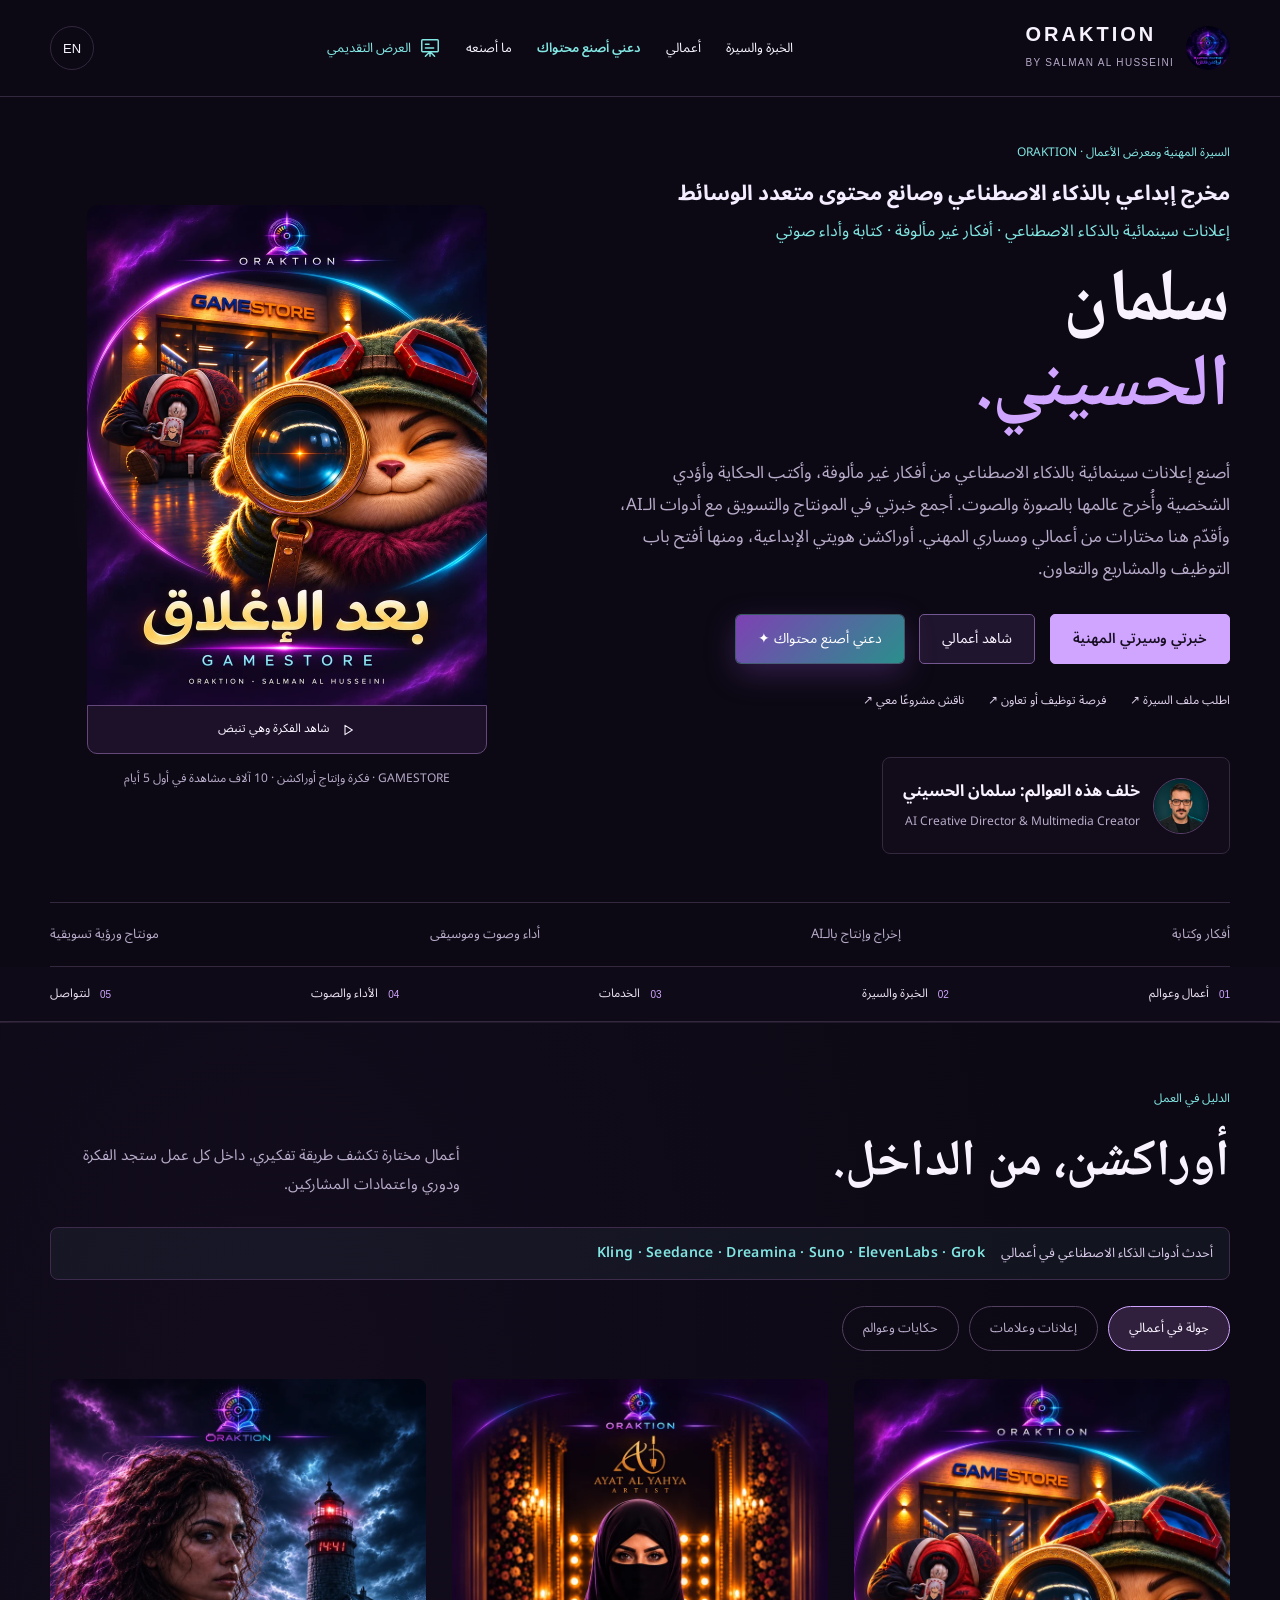
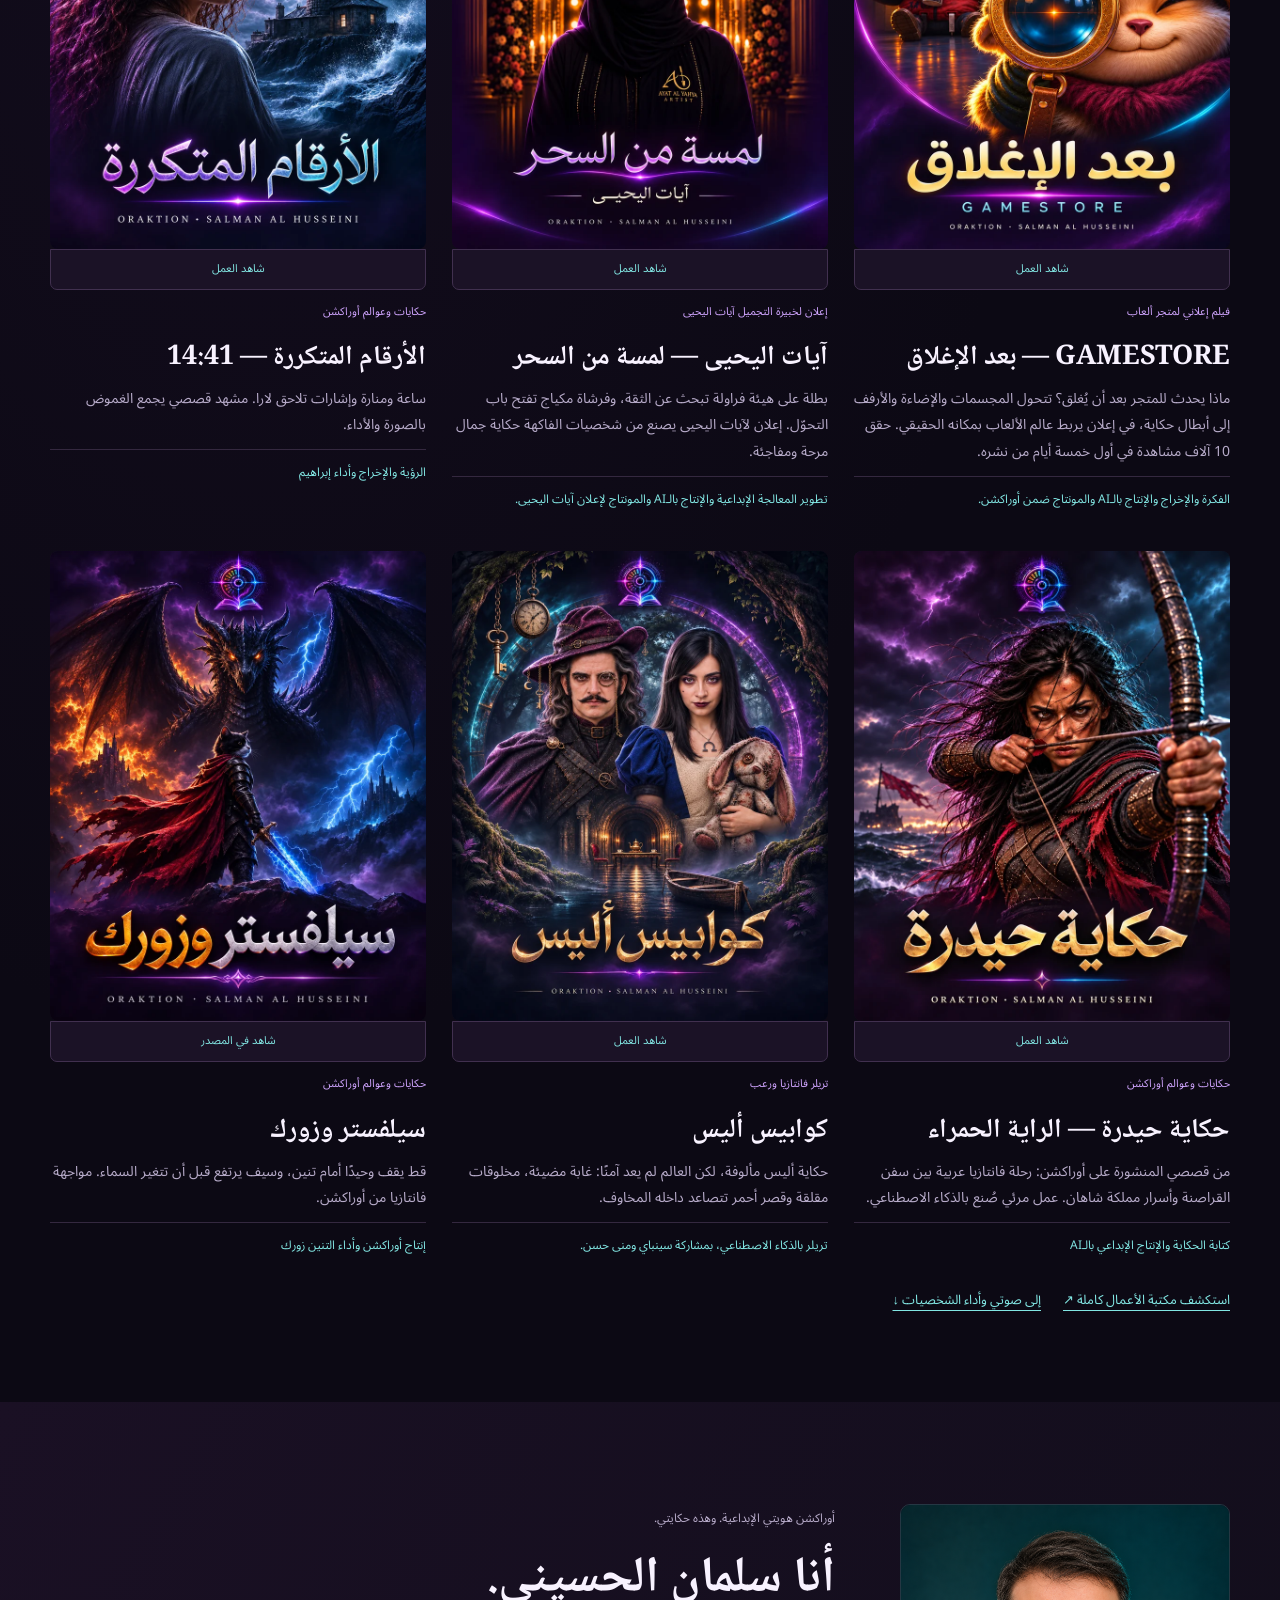
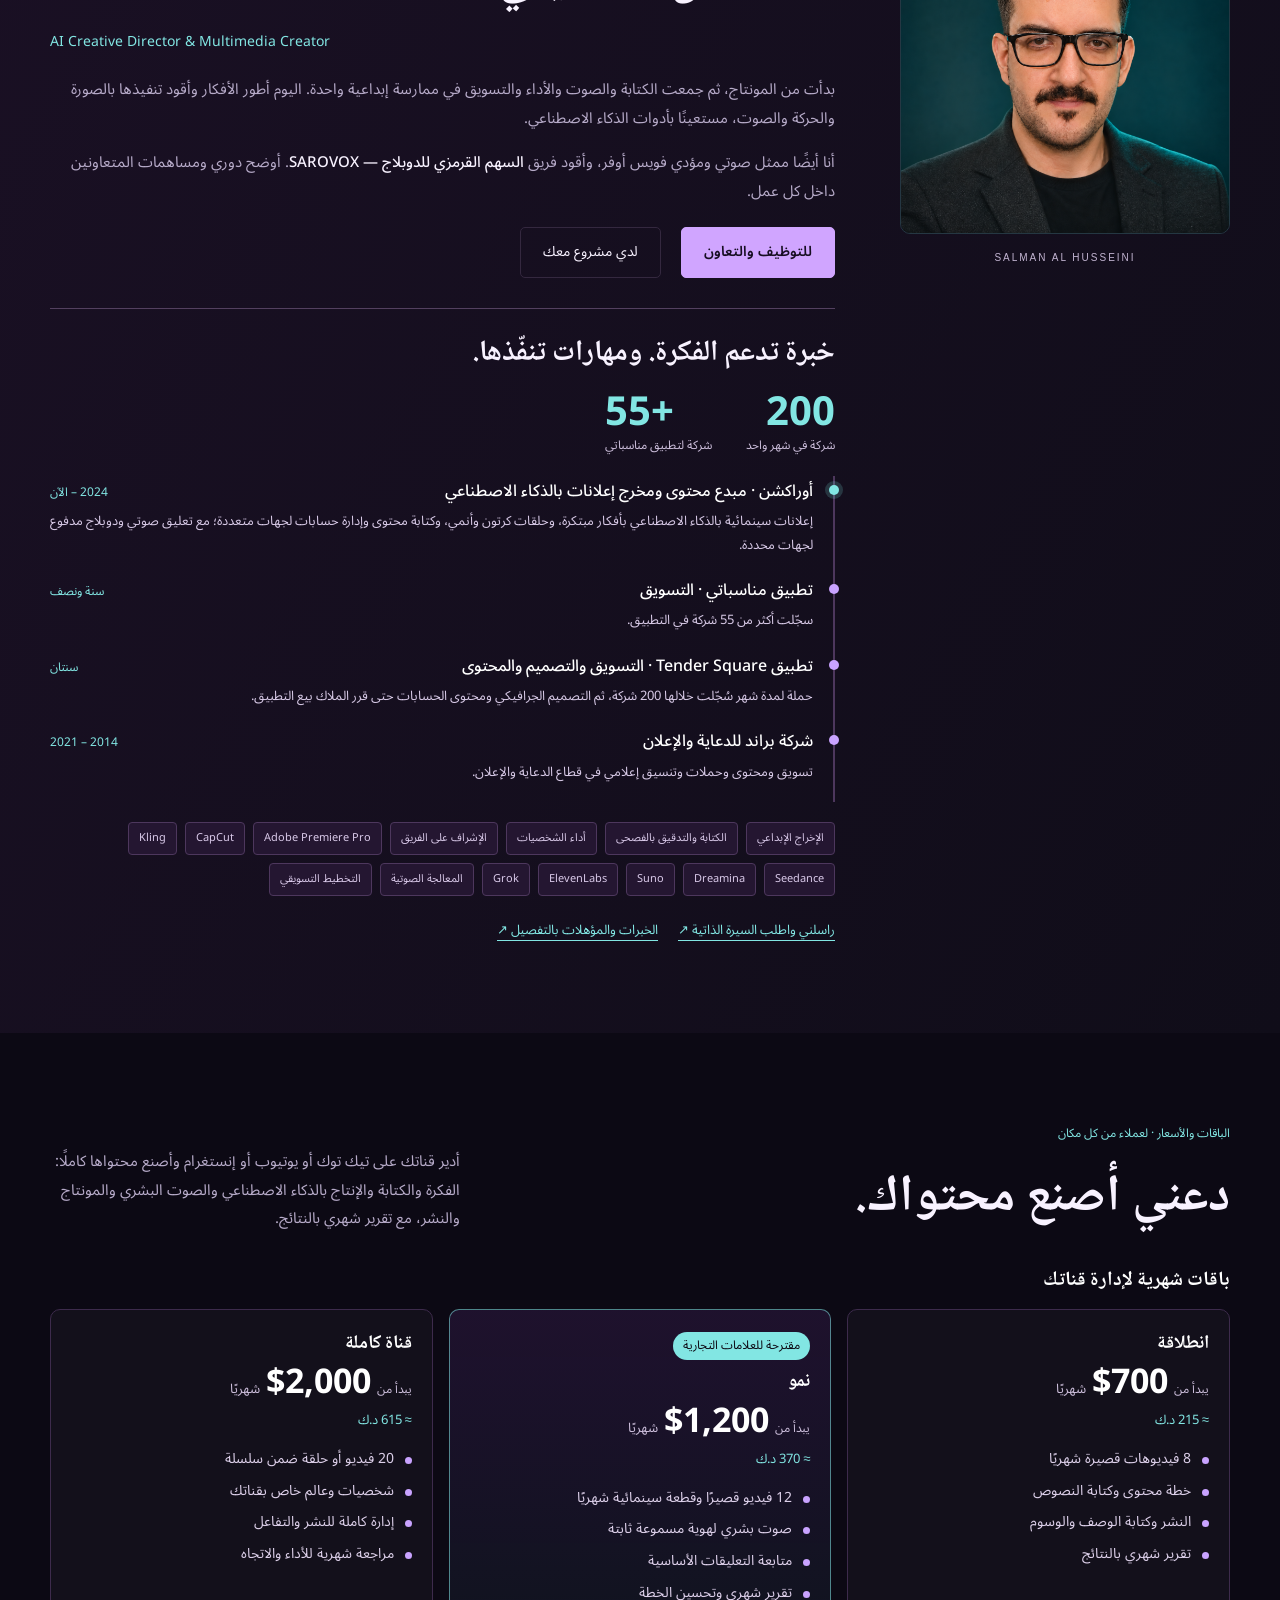
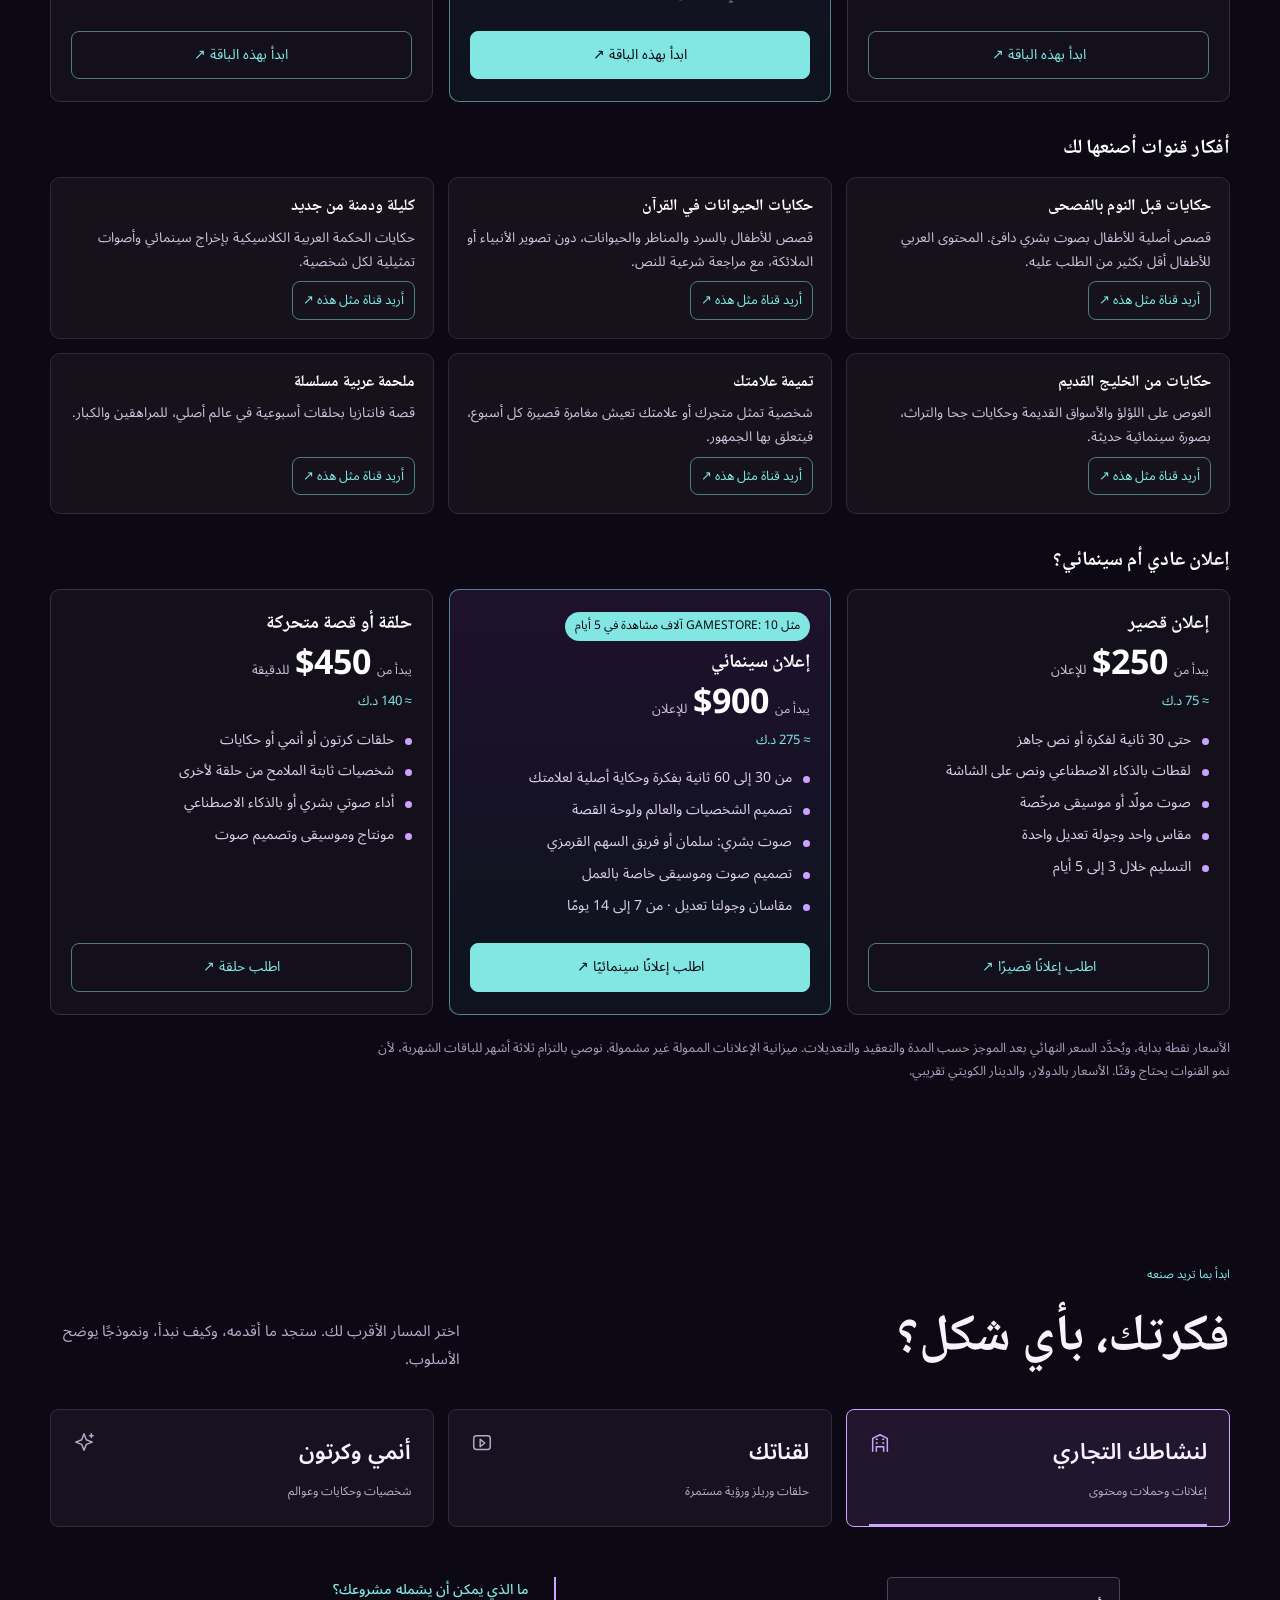
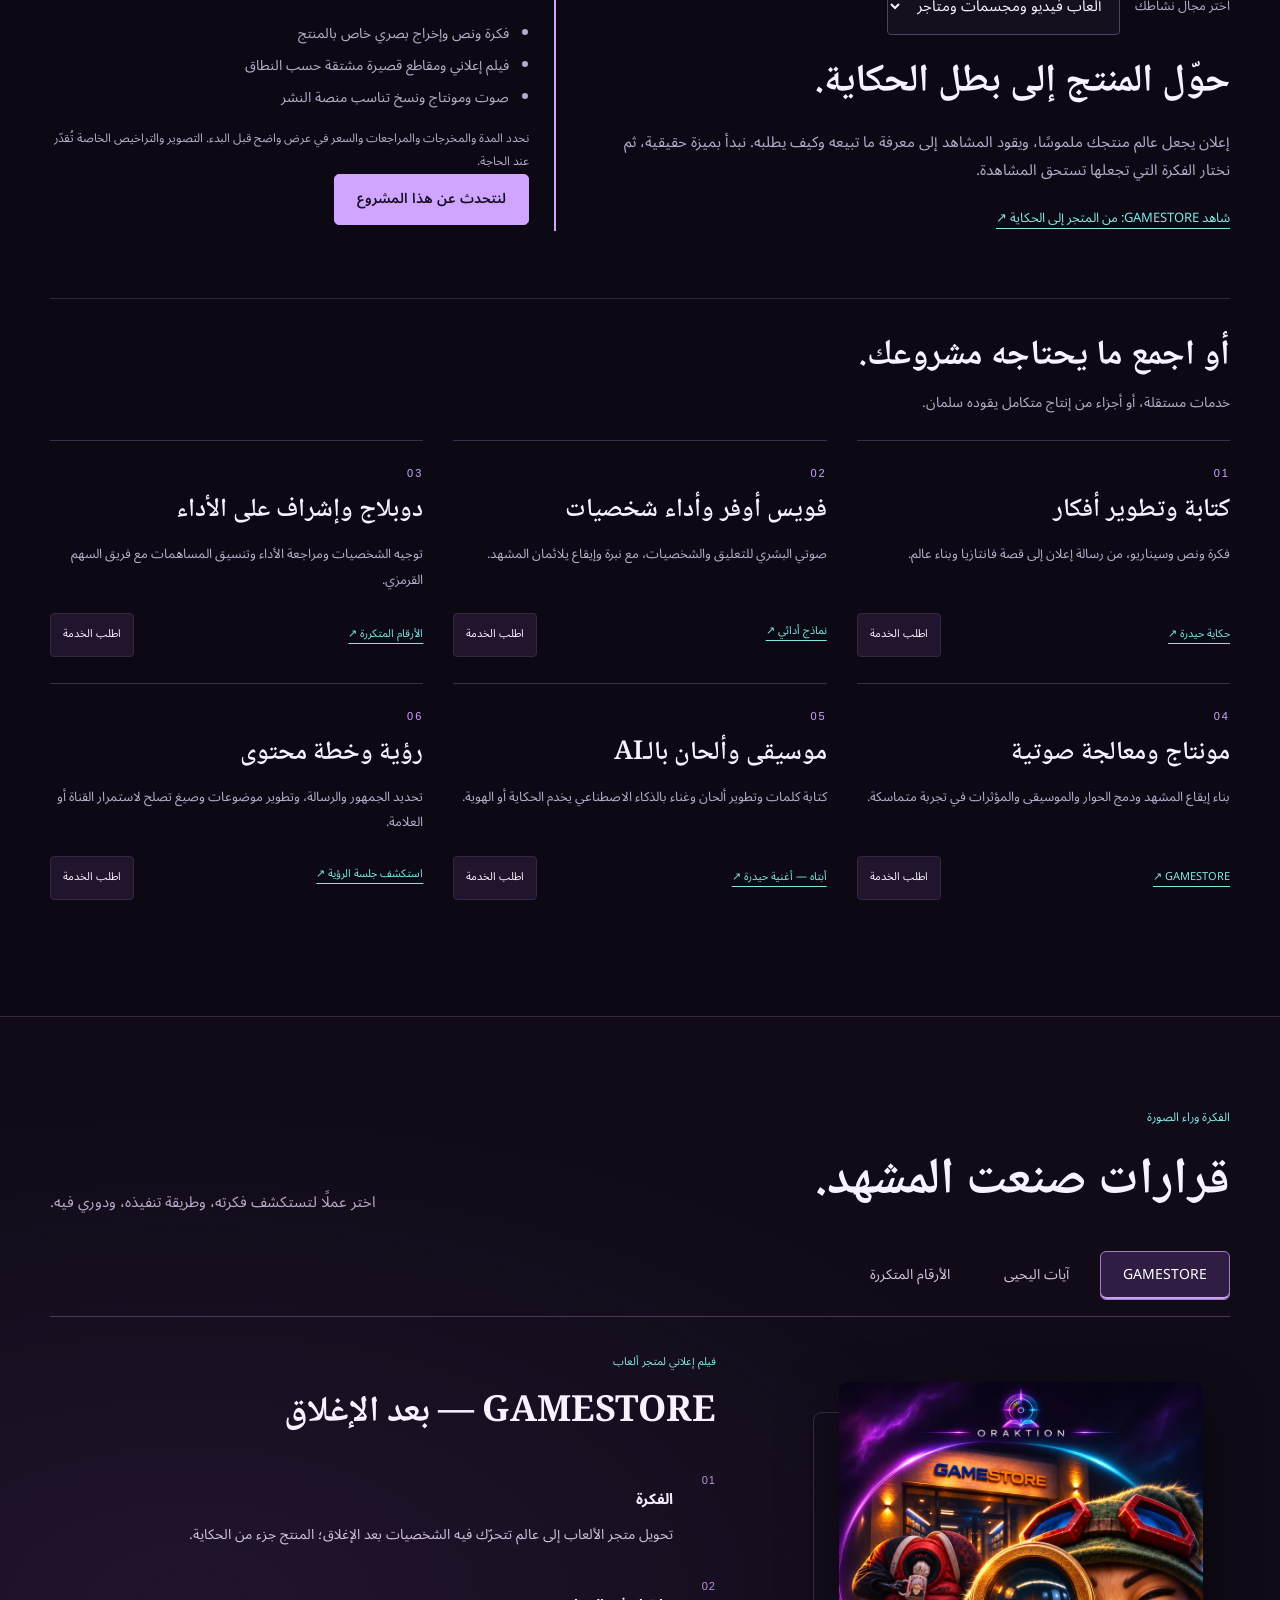
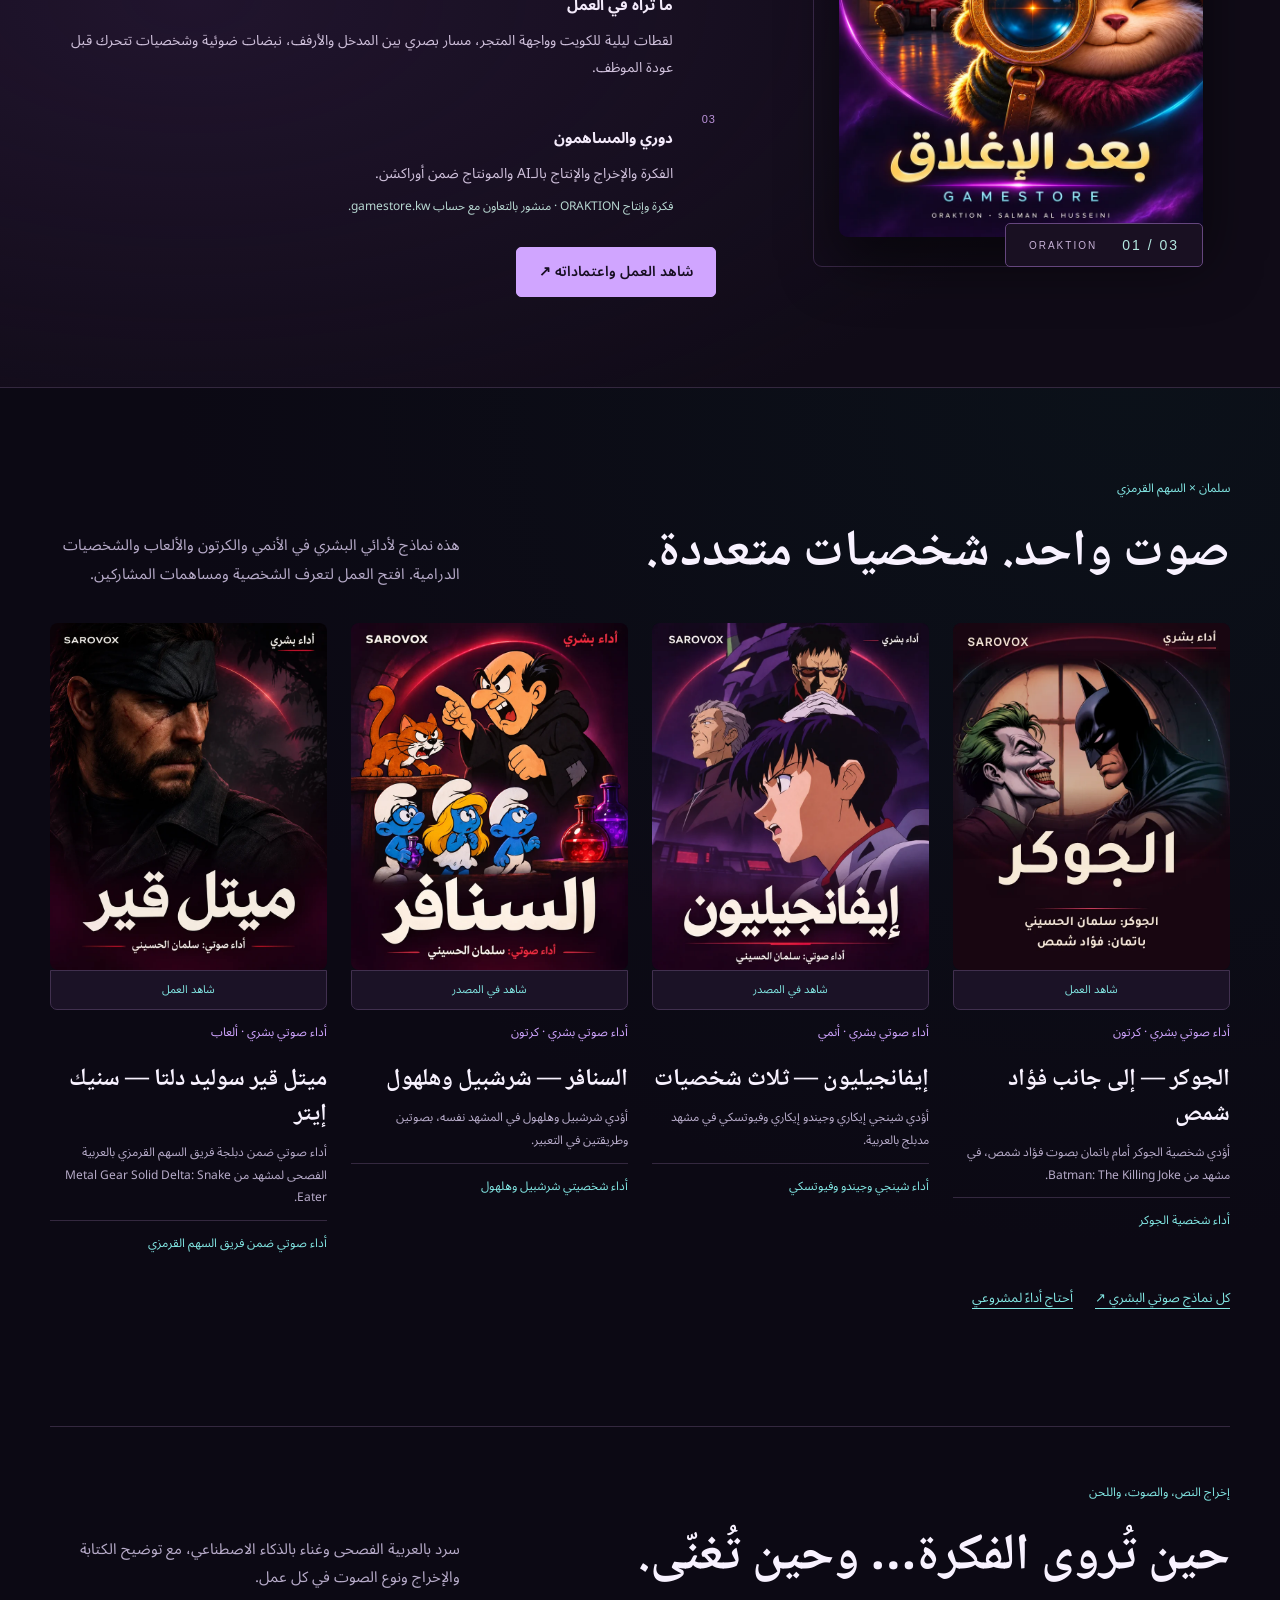
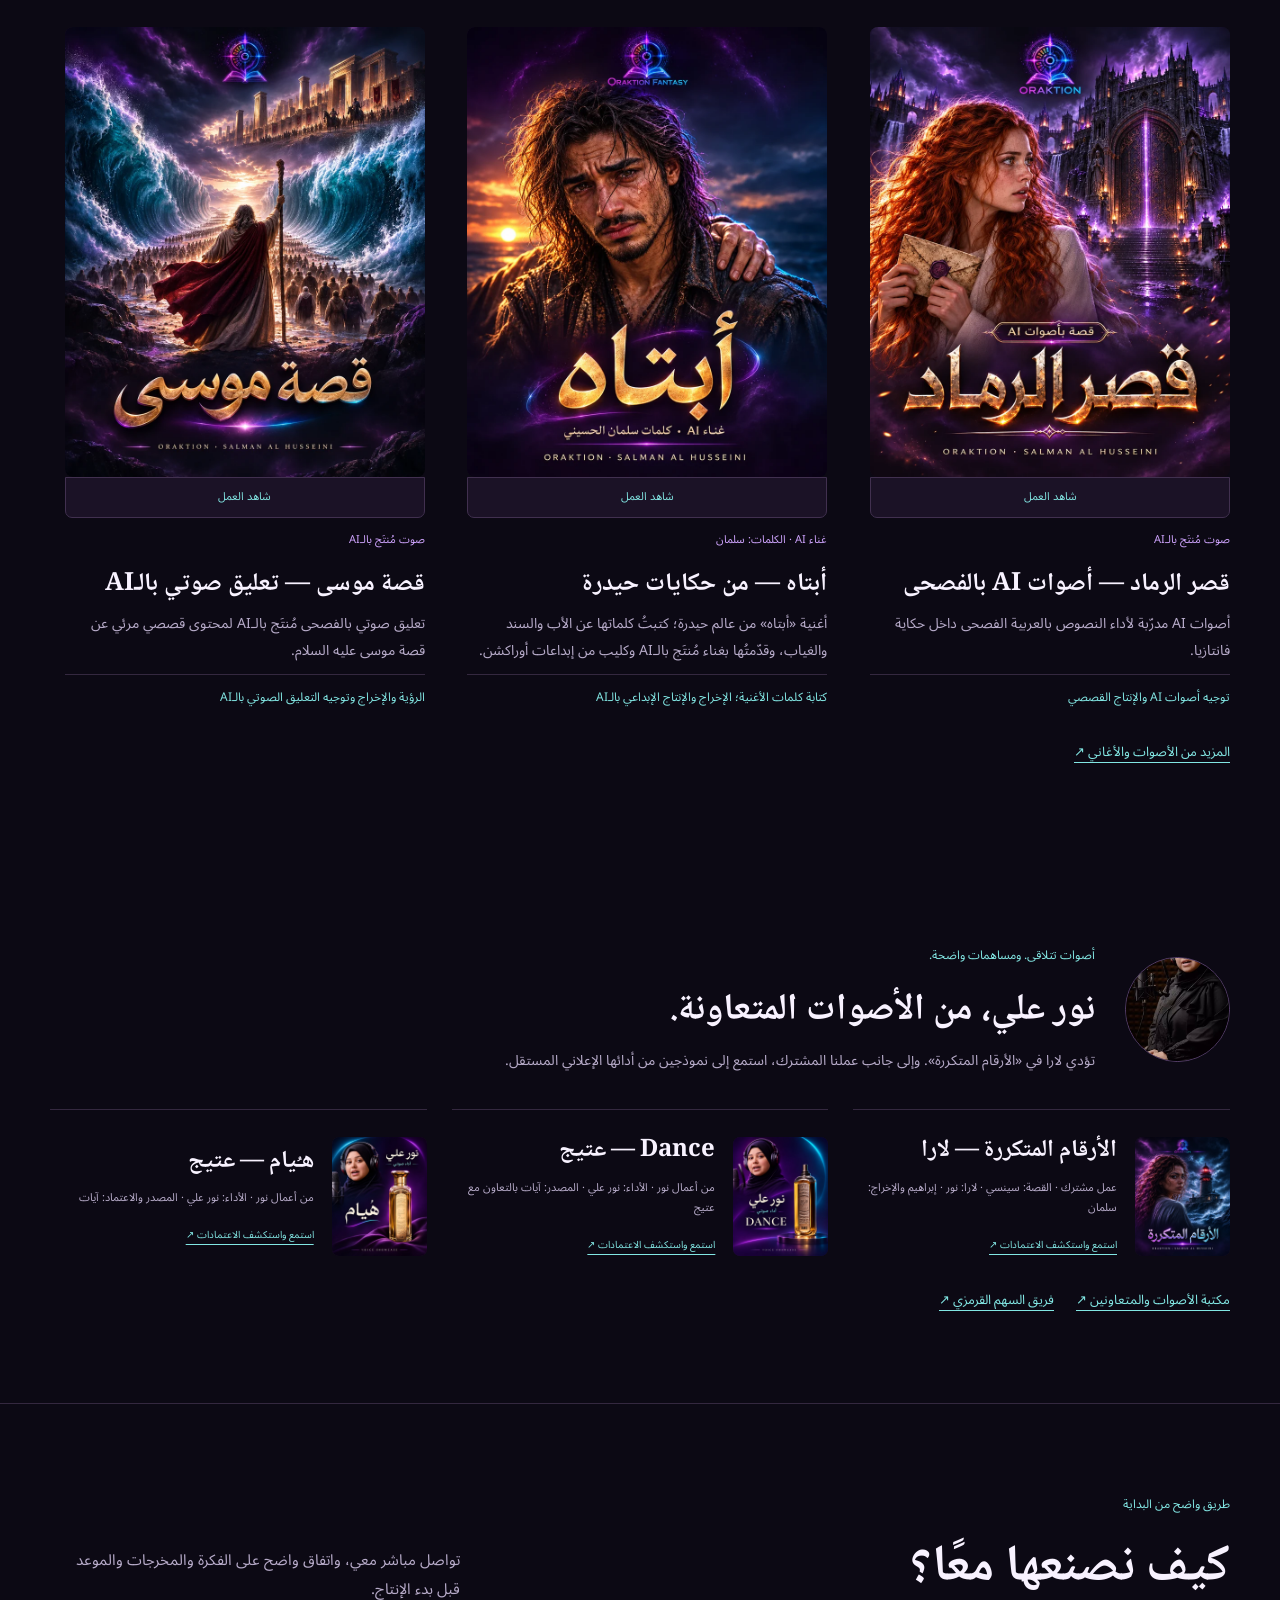
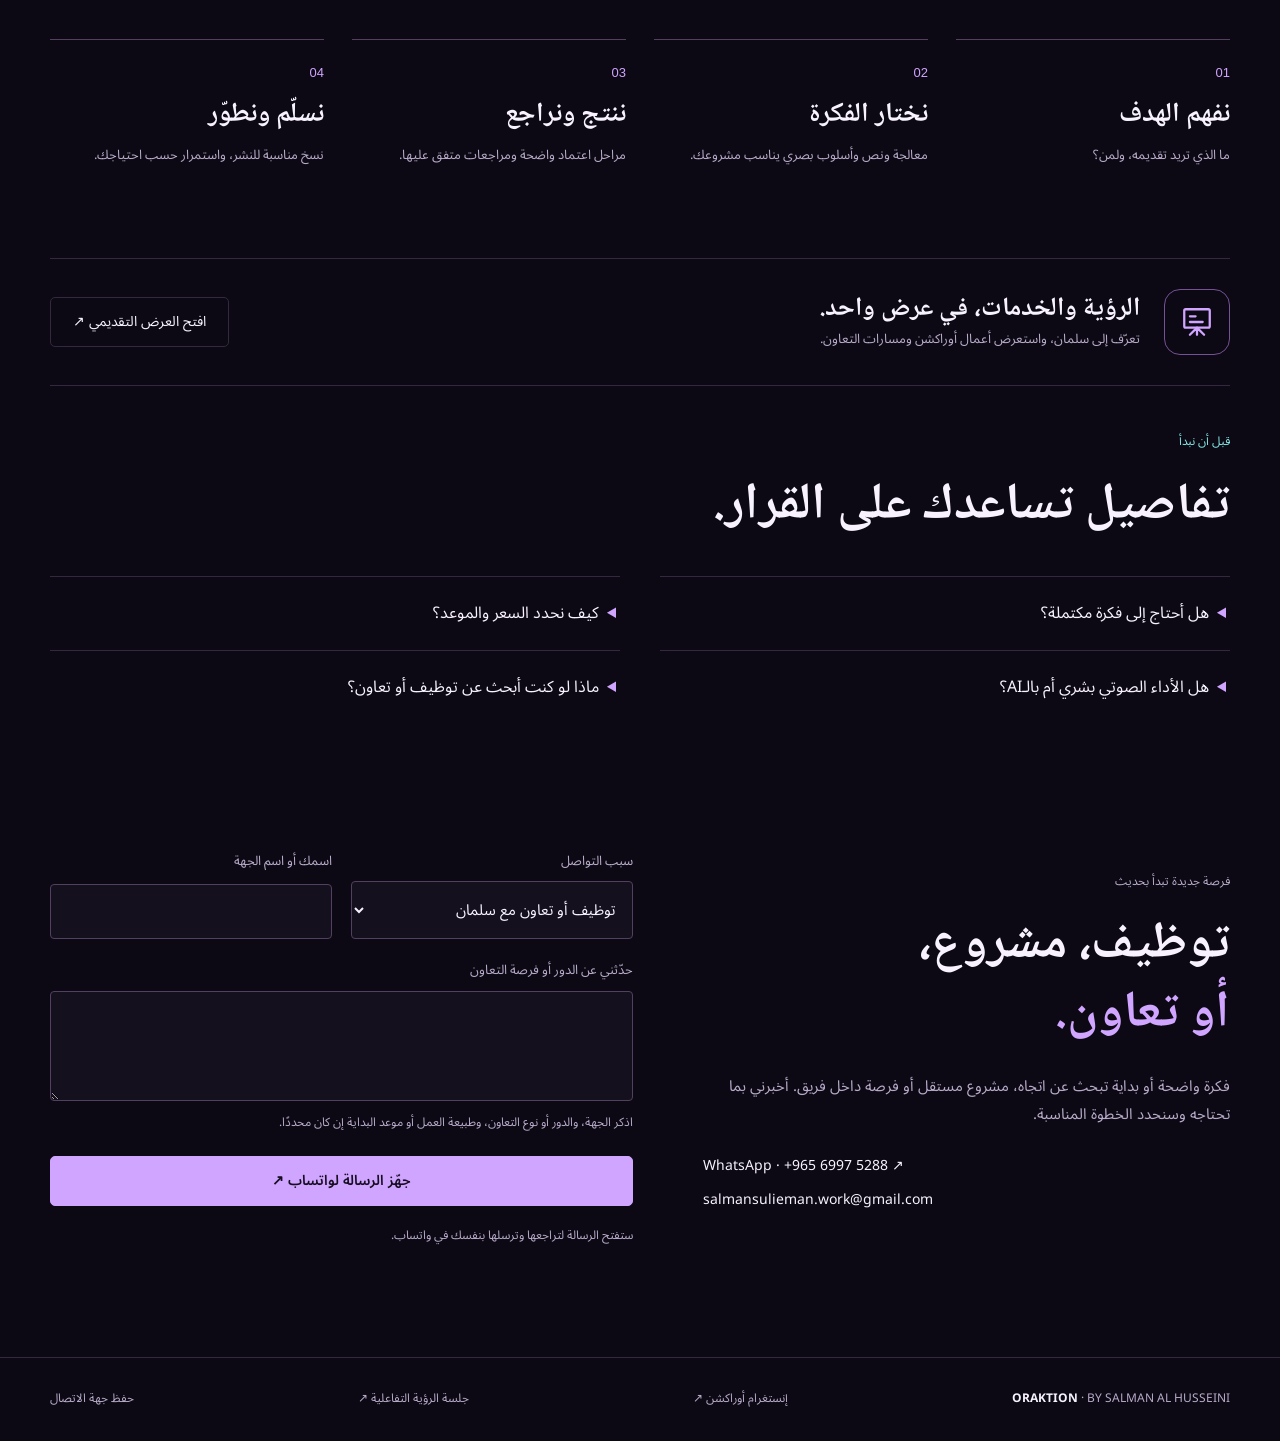
==== commit 2d4dfdcc: "Use public name Salman Al Husseini (root pages) Co-Authored-By: Claude Opus 5.5 <noreply@anthropic.c" ====
--- a/index.html
+++ b/index.html
@@ -1,10 +1,10 @@
 <!DOCTYPE html>
-<html dir="rtl" lang="ar"><head><meta charset="utf-8"/><meta content="width=device-width,initial-scale=1" name="viewport"/><meta content="#0c0914" name="theme-color"/><title>سلمان غازي الحسيني | السيرة المهنية ومعرض الأعمال — ORAKTION</title><meta content="السيرة المهنية ومعرض أعمال سلمان غازي الحسيني: إخراج إبداعي وكتابة ومونتاج وأداء صوتي. استكشف الخبرة والأعمال وتواصل بشأن توظيف أو مشروع أو تعاون." name="description"/><link href="https://salman-creative-work.github.io/" rel="canonical"/><link href="assets/favicon.svg" rel="icon" type="image/svg+xml"/><meta content="Salman Ghazi Al Husseini × ORAKTION" property="og:title"/><meta content="السيرة المهنية ومعرض أعمال سلمان غازي الحسيني: إخراج إبداعي وكتابة ومونتاج وأداء صوتي. استكشف الخبرة والأعمال وتواصل بشأن توظيف أو مشروع أو تعاون." property="og:description"/><meta content="https://salman-creative-work.github.io/assets/covers-20261110/gamestore.webp" property="og:image"/><meta content="https://salman-creative-work.github.io/" property="og:url"/><meta content="website" property="og:type"/><link href="home.css?v=20261110-covers-3" rel="stylesheet"/><link rel="stylesheet" href="marketing.css?v=20261110-claude-2"/><meta name="robots" content="noindex,nofollow"/></head><body>
+<html dir="rtl" lang="ar"><head><meta charset="utf-8"/><meta content="width=device-width,initial-scale=1" name="viewport"/><meta content="#0c0914" name="theme-color"/><title>سلمان الحسيني | السيرة المهنية ومعرض الأعمال — ORAKTION</title><meta content="السيرة المهنية ومعرض أعمال سلمان الحسيني: إخراج إبداعي وكتابة ومونتاج وأداء صوتي. استكشف الخبرة والأعمال وتواصل بشأن توظيف أو مشروع أو تعاون." name="description"/><link href="https://salman-creative-work.github.io/" rel="canonical"/><link href="assets/favicon.svg" rel="icon" type="image/svg+xml"/><meta content="Salman Al Husseini × ORAKTION" property="og:title"/><meta content="السيرة المهنية ومعرض أعمال سلمان الحسيني: إخراج إبداعي وكتابة ومونتاج وأداء صوتي. استكشف الخبرة والأعمال وتواصل بشأن توظيف أو مشروع أو تعاون." property="og:description"/><meta content="https://salman-creative-work.github.io/assets/covers-20261110/gamestore.webp" property="og:image"/><meta content="https://salman-creative-work.github.io/" property="og:url"/><meta content="website" property="og:type"/><link href="home.css?v=20261110-covers-3" rel="stylesheet"/><link rel="stylesheet" href="marketing.css?v=20261110-claude-3"/><meta name="robots" content="noindex,nofollow"/></head><body>
 <a class="skip" href="#main"><span data-ar="تجاوز إلى المحتوى" data-en="Skip to content">تجاوز إلى المحتوى</span></a>
-<header class="site-nav"><div class="shell nav-inner"><a class="brand" href="./"><img alt="" src="assets/oraktion-official-logo.jpg"/><span><strong dir="ltr">ORAKTION</strong><small dir="ltr">BY SALMAN GHAZI AL HUSSEINI</small></span></a><nav aria-label="التنقل الرئيسي / Main navigation" class="nav-links"><a class="" href="#about"><span  data-ar="الخبرة والسيرة" data-en="Experience &amp; CV">الخبرة والسيرة</span></a><a class="" href="#work"><span data-ar="أعمالي" data-en="My work">أعمالي</span></a><a class="nav-create" href="#create"><span data-ar="دعني أصنع محتواك" data-en="Let me create your content">دعني أصنع محتواك</span></a><a class="" href="#services"><span data-ar="ما أصنعه" data-en="What I create">ما أصنعه</span></a><a class="deck-link" data-local-link="" href="presentation/"><svg aria-hidden="true" viewbox="0 0 24 24"><rect height="13" rx="1" width="18" x="3" y="3"></rect><path d="M12 16v5m-5 0 5-5 5 5M7 8h4m-4 4h9"></path></svg><span data-ar="العرض التقديمي" data-en="Presentation">العرض التقديمي</span></a></nav><button aria-label="Switch to English" class="language" id="language">EN</button></div></header>
-<main id="main"><section class="shell hero"><div><p class="eyebrow"><span  data-ar="السيرة المهنية ومعرض الأعمال · ORAKTION" data-en="PROFESSIONAL PROFILE &amp; PORTFOLIO · ORAKTION">السيرة المهنية ومعرض الأعمال · ORAKTION</span></p><p class="hero-title"><span data-ar="مخرج إبداعي بالذكاء الاصطناعي وصانع محتوى متعدد الوسائط" data-en="AI Creative Director &amp; Multimedia Creator">مخرج إبداعي بالذكاء الاصطناعي وصانع محتوى متعدد الوسائط</span></p><p class="service-position"><span  data-ar="إعلانات سينمائية بالذكاء الاصطناعي · أفكار غير مألوفة · كتابة وأداء صوتي" data-en="Cinematic AI ads · Unexpected ideas · Writing &amp; voice">إعلانات سينمائية بالذكاء الاصطناعي · أفكار غير مألوفة · كتابة وأداء صوتي</span></p><h1><span  data-ar="سلمان غازي&lt;br&gt;&lt;em&gt;الحسيني.&lt;/em&gt;" data-en="Salman Ghazi&lt;br&gt;&lt;em&gt;Al Husseini.&lt;/em&gt;">سلمان غازي<br><em>الحسيني.</em></span></h1><p class="lead" data-ar="أصنع إعلانات سينمائية بالذكاء الاصطناعي من أفكار غير مألوفة، وأكتب الحكاية وأؤدي الشخصية وأُخرج عالمها بالصورة والصوت. أجمع خبرتي في المونتاج والتسويق مع أدوات الـAI، وأقدّم هنا مختارات من أعمالي ومساري المهني. أوراكشن هويتي الإبداعية، ومنها أفتح باب التوظيف والمشاريع والتعاون." data-en="I create cinematic AI ads from unexpected ideas, and I write stories, perform characters and direct their worlds through image and sound. I combine editing and marketing experience with AI tools. Explore my selected work and professional background, and get in touch about employment, projects or collaboration. ORAKTION is my creative identity.">أصنع إعلانات سينمائية بالذكاء الاصطناعي من أفكار غير مألوفة، وأكتب الحكاية وأؤدي الشخصية وأُخرج عالمها بالصورة والصوت. أجمع خبرتي في المونتاج والتسويق مع أدوات الـAI، وأقدّم هنا مختارات من أعمالي ومساري المهني. أوراكشن هويتي الإبداعية، ومنها أفتح باب التوظيف والمشاريع والتعاون.</p><div class="actions hero-actions"><a class="button primary" href="#about"><span  data-ar="خبرتي وسيرتي المهنية" data-en="Experience &amp; professional profile">خبرتي وسيرتي المهنية</span></a><a class="button secondary" href="#work"><span  data-ar="شاهد أعمالي" data-en="Explore my work">شاهد أعمالي</span></a><a class="button create-btn" href="#create"><span data-ar="دعني أصنع محتواك ✦" data-en="Let me create your content ✦">دعني أصنع محتواك ✦</span></a></div><div class="career-shortcuts"><a href="#brief" data-intent="cv"><span  data-ar="اطلب ملف السيرة ↗" data-en="Request my CV ↗">اطلب ملف السيرة ↗</span></a><a href="#brief" data-intent="hiring"><span  data-ar="فرصة توظيف أو تعاون ↗" data-en="Hiring or collaboration ↗">فرصة توظيف أو تعاون ↗</span></a><a href="#brief" data-intent="project" data-general-project=""><span  data-ar="ناقش مشروعًا معي ↗" data-en="Discuss a project ↗">ناقش مشروعًا معي ↗</span></a></div><a class="creator-mini" href="#about"><img alt="سلمان غازي الحسيني / Salman Ghazi Al Husseini" height="56" src="assets/portrait.png" width="56"/><span><strong data-ar="خلف هذه العوالم: سلمان غازي الحسيني" data-en="Behind these worlds: Salman Ghazi Al Husseini">خلف هذه العوالم: سلمان غازي الحسيني</strong><small dir="ltr">AI Creative Director &amp; Multimedia Creator</small></span></a></div><div class="hero-feature"><button aria-label="شاهد GAMESTORE — بعد الإغلاق / Watch After Closing" class="hero-poster" data-work="gamestore"><img alt="GAMESTORE — بعد الإغلاق" fetchpriority="high" height="1000" src="assets/covers-20261110/gamestore.webp" width="800"/><span class="play-label"><svg aria-hidden="true" viewbox="0 0 24 24"><path d="m9 5 11 7-11 7Z"></path></svg><span data-ar="شاهد الفكرة وهي تنبض" data-en="Watch the idea come alive">شاهد الفكرة وهي تنبض</span></span></button><p class="hero-caption"><span data-ar="GAMESTORE · فكرة وإنتاج أوراكشن · 10 آلاف مشاهدة في أول 5 أيام" data-en="GAMESTORE · Concept &amp; production by ORAKTION · 10K views in its first 5 days">GAMESTORE · فكرة وإنتاج أوراكشن · 10 آلاف مشاهدة في أول 5 أيام</span></p></div></section>
+<header class="site-nav"><div class="shell nav-inner"><a class="brand" href="./"><img alt="" src="assets/oraktion-official-logo.jpg"/><span><strong dir="ltr">ORAKTION</strong><small dir="ltr">BY SALMAN AL HUSSEINI</small></span></a><nav aria-label="التنقل الرئيسي / Main navigation" class="nav-links"><a class="" href="#about"><span  data-ar="الخبرة والسيرة" data-en="Experience &amp; CV">الخبرة والسيرة</span></a><a class="" href="#work"><span data-ar="أعمالي" data-en="My work">أعمالي</span></a><a class="nav-create" href="#create"><span data-ar="دعني أصنع محتواك" data-en="Let me create your content">دعني أصنع محتواك</span></a><a class="" href="#services"><span data-ar="ما أصنعه" data-en="What I create">ما أصنعه</span></a><a class="deck-link" data-local-link="" href="presentation/"><svg aria-hidden="true" viewbox="0 0 24 24"><rect height="13" rx="1" width="18" x="3" y="3"></rect><path d="M12 16v5m-5 0 5-5 5 5M7 8h4m-4 4h9"></path></svg><span data-ar="العرض التقديمي" data-en="Presentation">العرض التقديمي</span></a></nav><button aria-label="Switch to English" class="language" id="language">EN</button></div></header>
+<main id="main"><section class="shell hero"><div><p class="eyebrow"><span  data-ar="السيرة المهنية ومعرض الأعمال · ORAKTION" data-en="PROFESSIONAL PROFILE &amp; PORTFOLIO · ORAKTION">السيرة المهنية ومعرض الأعمال · ORAKTION</span></p><p class="hero-title"><span data-ar="مخرج إبداعي بالذكاء الاصطناعي وصانع محتوى متعدد الوسائط" data-en="AI Creative Director &amp; Multimedia Creator">مخرج إبداعي بالذكاء الاصطناعي وصانع محتوى متعدد الوسائط</span></p><p class="service-position"><span  data-ar="إعلانات سينمائية بالذكاء الاصطناعي · أفكار غير مألوفة · كتابة وأداء صوتي" data-en="Cinematic AI ads · Unexpected ideas · Writing &amp; voice">إعلانات سينمائية بالذكاء الاصطناعي · أفكار غير مألوفة · كتابة وأداء صوتي</span></p><h1><span  data-ar="سلمان&lt;br&gt;&lt;em&gt;الحسيني.&lt;/em&gt;" data-en="Salman&lt;br&gt;&lt;em&gt;Al Husseini.&lt;/em&gt;">سلمان<br><em>الحسيني.</em></span></h1><p class="lead" data-ar="أصنع إعلانات سينمائية بالذكاء الاصطناعي من أفكار غير مألوفة، وأكتب الحكاية وأؤدي الشخصية وأُخرج عالمها بالصورة والصوت. أجمع خبرتي في المونتاج والتسويق مع أدوات الـAI، وأقدّم هنا مختارات من أعمالي ومساري المهني. أوراكشن هويتي الإبداعية، ومنها أفتح باب التوظيف والمشاريع والتعاون." data-en="I create cinematic AI ads from unexpected ideas, and I write stories, perform characters and direct their worlds through image and sound. I combine editing and marketing experience with AI tools. Explore my selected work and professional background, and get in touch about employment, projects or collaboration. ORAKTION is my creative identity.">أصنع إعلانات سينمائية بالذكاء الاصطناعي من أفكار غير مألوفة، وأكتب الحكاية وأؤدي الشخصية وأُخرج عالمها بالصورة والصوت. أجمع خبرتي في المونتاج والتسويق مع أدوات الـAI، وأقدّم هنا مختارات من أعمالي ومساري المهني. أوراكشن هويتي الإبداعية، ومنها أفتح باب التوظيف والمشاريع والتعاون.</p><div class="actions hero-actions"><a class="button primary" href="#about"><span  data-ar="خبرتي وسيرتي المهنية" data-en="Experience &amp; professional profile">خبرتي وسيرتي المهنية</span></a><a class="button secondary" href="#work"><span  data-ar="شاهد أعمالي" data-en="Explore my work">شاهد أعمالي</span></a><a class="button create-btn" href="#create"><span data-ar="دعني أصنع محتواك ✦" data-en="Let me create your content ✦">دعني أصنع محتواك ✦</span></a></div><div class="career-shortcuts"><a href="#brief" data-intent="cv"><span  data-ar="اطلب ملف السيرة ↗" data-en="Request my CV ↗">اطلب ملف السيرة ↗</span></a><a href="#brief" data-intent="hiring"><span  data-ar="فرصة توظيف أو تعاون ↗" data-en="Hiring or collaboration ↗">فرصة توظيف أو تعاون ↗</span></a><a href="#brief" data-intent="project" data-general-project=""><span  data-ar="ناقش مشروعًا معي ↗" data-en="Discuss a project ↗">ناقش مشروعًا معي ↗</span></a></div><a class="creator-mini" href="#about"><img alt="سلمان الحسيني / Salman Al Husseini" height="56" src="assets/portrait.png" width="56"/><span><strong data-ar="خلف هذه العوالم: سلمان الحسيني" data-en="Behind these worlds: Salman Al Husseini">خلف هذه العوالم: سلمان الحسيني</strong><small dir="ltr">AI Creative Director &amp; Multimedia Creator</small></span></a></div><div class="hero-feature"><button aria-label="شاهد GAMESTORE — بعد الإغلاق / Watch After Closing" class="hero-poster" data-work="gamestore"><img alt="GAMESTORE — بعد الإغلاق" fetchpriority="high" height="1000" src="assets/covers-20261110/gamestore.webp" width="800"/><span class="play-label"><svg aria-hidden="true" viewbox="0 0 24 24"><path d="m9 5 11 7-11 7Z"></path></svg><span data-ar="شاهد الفكرة وهي تنبض" data-en="Watch the idea come alive">شاهد الفكرة وهي تنبض</span></span></button><p class="hero-caption"><span data-ar="GAMESTORE · فكرة وإنتاج أوراكشن · 10 آلاف مشاهدة في أول 5 أيام" data-en="GAMESTORE · Concept &amp; production by ORAKTION · 10K views in its first 5 days">GAMESTORE · فكرة وإنتاج أوراكشن · 10 آلاف مشاهدة في أول 5 أيام</span></p></div></section>
 <div aria-label="القدرات / Capabilities" class="shell abilities"><span data-ar="أفكار وكتابة" data-en="Concepts &amp; writing">أفكار وكتابة</span><span data-ar="إخراج وإنتاج بالـAI" data-en="AI direction &amp; production">إخراج وإنتاج بالـAI</span><span data-ar="أداء وصوت وموسيقى" data-en="Voice, sound &amp; music">أداء وصوت وموسيقى</span><span data-ar="مونتاج ورؤية تسويقية" data-en="Editing &amp; marketing insight">مونتاج ورؤية تسويقية</span></div><nav aria-label="استكشف الصفحة / Explore this page" class="chapter-nav"><div class="shell chapter-inner"><a href="#work"><small>01</small><span  data-ar="أعمال وعوالم" data-en="Films &amp; worlds">أعمال وعوالم</span></a><a href="#about"><small>02</small><span  data-ar="الخبرة والسيرة" data-en="Experience &amp; CV">الخبرة والسيرة</span></a><a href="#services"><small>03</small><span  data-ar="الخدمات" data-en="Services">الخدمات</span></a><a href="#voice"><small>04</small><span  data-ar="الأداء والصوت" data-en="Voice &amp; sound">الأداء والصوت</span></a><a href="#brief"><small>05</small><span  data-ar="لنتواصل" data-en="Let’s talk">لنتواصل</span></a></div></nav>
-<section class="section work-section" id="work"><div class="shell"><div class="section-head"><div><p class="eyebrow"><span data-ar="الدليل في العمل" data-en="SEE IT IN THE WORK">الدليل في العمل</span></p><h2><span data-ar="أوراكشن، من الداخل." data-en="Inside ORAKTION.">أوراكشن، من الداخل.</span></h2></div><p data-ar="أعمال مختارة تكشف طريقة تفكيري. داخل كل عمل ستجد الفكرة ودوري واعتمادات المشاركين." data-en="Selected work that reveals how I think. Each example includes its concept, my role and collaborator credits.">أعمال مختارة تكشف طريقة تفكيري. داخل كل عمل ستجد الفكرة ودوري واعتمادات المشاركين.</p></div><div class="ai-stack"><span class="ai-stack-label" data-ar="أحدث أدوات الذكاء الاصطناعي في أعمالي" data-en="The latest AI tools behind my work">أحدث أدوات الذكاء الاصطناعي في أعمالي</span><span class="ai-stack-tools" dir="ltr">Kling · Seedance · Dreamina · Suno · ElevenLabs · Grok</span></div><span class="section-anchor" id="stories"></span><div aria-label="تصفية الأعمال / Filter work" class="work-filters" role="group"><button aria-controls="selected-work" aria-pressed="true" data-work-filter="featured" type="button"><span data-ar="جولة في أعمالي" data-en="Selected tour">جولة في أعمالي</span></button><button aria-controls="selected-work" aria-pressed="false" data-work-filter="ads" type="button"><span data-ar="إعلانات وعلامات" data-en="Brands &amp; advertising">إعلانات وعلامات</span></button><button aria-controls="selected-work" aria-pressed="false" data-work-filter="stories" type="button"><span data-ar="حكايات وعوالم" data-en="Stories &amp; worlds">حكايات وعوالم</span></button></div><div aria-live="polite" class="work-grid" id="selected-work"></div><div class="library-links"><a class="text-link" data-local-link="" href="work.html#work"><span data-ar="استكشف مكتبة الأعمال كاملة ↗" data-en="Explore the complete work library ↗">استكشف مكتبة الأعمال كاملة ↗</span></a><a class="text-link" href="#voice"><span data-ar="إلى صوتي وأداء الشخصيات ↓" data-en="Explore my voice performances ↓">إلى صوتي وأداء الشخصيات ↓</span></a></div></div></section><section class="section creator-section" id="about"><div class="shell creator-grid"><div class="creator-image"><img alt="سلمان غازي الحسيني / Salman Ghazi Al Husseini" height="600" loading="lazy" src="assets/portrait.png" width="600"/><small>SALMAN GHAZI AL HUSSEINI</small></div><div class="creator-copy"><p class="eyebrow"><span data-ar="أوراكشن هويتي الإبداعية. وهذه حكايتي." data-en="ORAKTION IS MY CREATIVE IDENTITY. THIS IS MY STORY.">أوراكشن هويتي الإبداعية. وهذه حكايتي.</span></p><h2><span data-ar="أنا سلمان غازي الحسيني." data-en="I’m Salman Ghazi Al Husseini.">أنا سلمان غازي الحسيني.</span></h2><p class="role-title">AI Creative Director &amp; Multimedia Creator</p><p data-ar="بدأت من المونتاج، ثم جمعت الكتابة والصوت والأداء والتسويق في ممارسة إبداعية واحدة. اليوم أطور الأفكار وأقود تنفيذها بالصورة والحركة والصوت، مستعينًا بأدوات الذكاء الاصطناعي." data-en="I started in editing and brought writing, sound, performance and marketing into one creative practice. Today, I develop ideas and direct their execution through image, motion and sound, using AI tools.">بدأت من المونتاج، ثم جمعت الكتابة والصوت والأداء والتسويق في ممارسة إبداعية واحدة. اليوم أطور الأفكار وأقود تنفيذها بالصورة والحركة والصوت، مستعينًا بأدوات الذكاء الاصطناعي.</p><p data-ar="أنا أيضًا ممثل صوتي ومؤدي فويس أوفر، وأقود فريق &lt;strong&gt;السهم القرمزي للدوبلاج — SAROVOX&lt;/strong&gt;. أوضح دوري ومساهمات المتعاونين داخل كل عمل." data-en="I am also a voice actor and voice-over artist, and lead &lt;strong&gt;Scarlet Arrow Dubbing — SAROVOX&lt;/strong&gt;. My role and collaborators’ contributions are credited with each work.">أنا أيضًا ممثل صوتي ومؤدي فويس أوفر، وأقود فريق <strong>السهم القرمزي للدوبلاج — SAROVOX</strong>. أوضح دوري ومساهمات المتعاونين داخل كل عمل.</p><div class="creator-links"><a class="button primary" data-intent="hiring" href="#brief"><span data-ar="للتوظيف والتعاون" data-en="Hiring &amp; collaboration">للتوظيف والتعاون</span></a><a class="button" data-intent="project" data-general-project="" href="#brief"><span data-ar="لدي مشروع معك" data-en="I have a project for you">لدي مشروع معك</span></a></div><div class="experience-visible"><h3 data-ar="خبرة تدعم الفكرة. ومهارات تنفّذها." data-en="Experience behind the idea. Skills to deliver it.">خبرة تدعم الفكرة. ومهارات تنفّذها.</h3><div class="xp-metrics"><div><b>200</b><span data-ar="شركة في شهر واحد" data-en="companies in one month">شركة في شهر واحد</span></div><div><b dir="ltr">55+</b><span data-ar="شركة لتطبيق مناسباتي" data-en="companies for Monasabati">شركة لتطبيق مناسباتي</span></div></div><ol class="xp-timeline"><li><div class="xp-top"><strong data-ar="أوراكشن · مبدع محتوى ومخرج إعلانات بالذكاء الاصطناعي" data-en="ORAKTION · Freelance AI content creator &amp; ad director">أوراكشن · مبدع محتوى ومخرج إعلانات بالذكاء الاصطناعي</strong><time data-ar="2024 – الآن" data-en="2024 – Present">2024 – الآن</time></div><p data-ar="إعلانات سينمائية بالذكاء الاصطناعي بأفكار مبتكرة، وحلقات كرتون وأنمي، وكتابة محتوى وإدارة حسابات لجهات متعددة؛ مع تعليق صوتي ودوبلاج مدفوع لجهات محددة." data-en="Cinematic AI ads built on original concepts, cartoon and anime episodes, content writing and account management for multiple clients, plus paid voice-over and dubbing for selected clients.">إعلانات سينمائية بالذكاء الاصطناعي بأفكار مبتكرة، وحلقات كرتون وأنمي، وكتابة محتوى وإدارة حسابات لجهات متعددة؛ مع تعليق صوتي ودوبلاج مدفوع لجهات محددة.</p></li><li><div class="xp-top"><strong data-ar="تطبيق مناسباتي · التسويق" data-en="Monasabati app · Marketing">تطبيق مناسباتي · التسويق</strong><time data-ar="سنة ونصف" data-en="1.5 years">سنة ونصف</time></div><p data-ar="سجّلت أكثر من 55 شركة في التطبيق." data-en="Registered over 55 companies on the app.">سجّلت أكثر من 55 شركة في التطبيق.</p></li><li><div class="xp-top"><strong data-ar="تطبيق Tender Square · التسويق والتصميم والمحتوى" data-en="Tender Square app · Marketing, design &amp; content">تطبيق Tender Square · التسويق والتصميم والمحتوى</strong><time data-ar="سنتان" data-en="2 years">سنتان</time></div><p data-ar="حملة لمدة شهر سُجّلت خلالها 200 شركة، ثم التصميم الجرافيكي ومحتوى الحسابات حتى قرر الملاك بيع التطبيق." data-en="A one-month campaign registered 200 companies; then graphic design and social content until the owners decided to sell the app.">حملة لمدة شهر سُجّلت خلالها 200 شركة، ثم التصميم الجرافيكي ومحتوى الحسابات حتى قرر الملاك بيع التطبيق.</p></li><li><div class="xp-top"><strong data-ar="شركة براند للدعاية والإعلان" data-en="Brand Advertising">شركة براند للدعاية والإعلان</strong><time data-ar="2014 – 2021" data-en="2014 – 2021">2014 – 2021</time></div><p data-ar="تسويق ومحتوى وحملات وتنسيق إعلامي في قطاع الدعاية والإعلان." data-en="Marketing, content, campaigns and media coordination in advertising.">تسويق ومحتوى وحملات وتنسيق إعلامي في قطاع الدعاية والإعلان.</p></li></ol><div class="skill-tags"><span data-ar="الإخراج الإبداعي" data-en="Creative direction">الإخراج الإبداعي</span><span data-ar="الكتابة والتدقيق بالفصحى" data-en="Arabic writing &amp; editing">الكتابة والتدقيق بالفصحى</span><span data-ar="أداء الشخصيات" data-en="Character acting">أداء الشخصيات</span><span data-ar="الإشراف على الفريق" data-en="Team supervision">الإشراف على الفريق</span><span data-ar="Adobe Premiere Pro" data-en="Adobe Premiere Pro">Adobe Premiere Pro</span><span data-ar="CapCut" data-en="CapCut">CapCut</span><span data-ar="Kling" data-en="Kling">Kling</span><span data-ar="Seedance" data-en="Seedance">Seedance</span><span data-ar="Dreamina" data-en="Dreamina">Dreamina</span><span data-ar="Suno" data-en="Suno">Suno</span><span data-ar="ElevenLabs" data-en="ElevenLabs">ElevenLabs</span><span data-ar="Grok" data-en="Grok">Grok</span><span data-ar="المعالجة الصوتية" data-en="Audio production">المعالجة الصوتية</span><span data-ar="التخطيط التسويقي" data-en="Marketing planning">التخطيط التسويقي</span></div><div class="creator-links"><a class="text-link" data-intent="cv" href="#brief"><span data-ar="راسلني واطلب السيرة الذاتية ↗" data-en="Contact me to request my CV ↗">راسلني واطلب السيرة الذاتية ↗</span></a><a class="text-link" data-local-link="" href="work.html#about"><span data-ar="الخبرات والمؤهلات بالتفصيل ↗" data-en="Full experience and qualifications ↗">الخبرات والمؤهلات بالتفصيل ↗</span></a></div></div></div></div></section><section class="shell section create-section" id="create"><div class="section-head"><div><p class="eyebrow"><span data-ar="الباقات والأسعار · لعملاء من كل مكان" data-en="PACKAGES &amp; PRICING · CLIENTS WORLDWIDE">الباقات والأسعار · لعملاء من كل مكان</span></p><h2><span data-ar="دعني أصنع محتواك." data-en="Let me create your content.">دعني أصنع محتواك.</span></h2></div><p data-ar="أدير قناتك على تيك توك أو يوتيوب أو إنستغرام وأصنع محتواها كاملًا: الفكرة والكتابة والإنتاج بالذكاء الاصطناعي والصوت البشري والمونتاج والنشر، مع تقرير شهري بالنتائج." data-en="I run your TikTok, YouTube or Instagram channel and create all of its content: the idea, writing, AI production, human voice, editing and posting, with a monthly results report.">أدير قناتك على تيك توك أو يوتيوب أو إنستغرام وأصنع محتواها كاملًا: الفكرة والكتابة والإنتاج بالذكاء الاصطناعي والصوت البشري والمونتاج والنشر، مع تقرير شهري بالنتائج.</p></div><h3 class="pk-group"><span data-ar="باقات شهرية لإدارة قناتك" data-en="Monthly channel plans">باقات شهرية لإدارة قناتك</span></h3><div class="pk-grid"><article class="pk-card"><h3><span data-ar="انطلاقة" data-en="Launch">انطلاقة</span></h3><p class="pk-price"><small data-ar="يبدأ من" data-en="From">يبدأ من</small><b dir="ltr">$700</b><span data-ar="شهريًا" data-en="per month">شهريًا</span><em data-ar="≈ 215 د.ك" data-en="≈ KWD 215">≈ 215 د.ك</em></p><ul><li><span data-ar="8 فيديوهات قصيرة شهريًا" data-en="8 short videos a month">8 فيديوهات قصيرة شهريًا</span></li><li><span data-ar="خطة محتوى وكتابة النصوص" data-en="Content plan and scripts">خطة محتوى وكتابة النصوص</span></li><li><span data-ar="النشر وكتابة الوصف والوسوم" data-en="Posting, captions and hashtags">النشر وكتابة الوصف والوسوم</span></li><li><span data-ar="تقرير شهري بالنتائج" data-en="Monthly results report">تقرير شهري بالنتائج</span></li></ul><a class="pk-cta" href="https://wa.me/96569975288" target="_blank" rel="noopener" data-wa-ar="مرحبًا سلمان، أريد باقة «انطلاقة» من «دعني أصنع محتواك». حسابي: " data-wa-en="Hi Salman, I am interested in the Launch plan of &quot;Let me create your content&quot;. My account: "><span data-ar="ابدأ بهذه الباقة ↗" data-en="Start with this plan ↗">ابدأ بهذه الباقة ↗</span></a></article><article class="pk-card pk-featured"><span class="pk-flag" data-ar="مقترحة للعلامات التجارية" data-en="Recommended for brands">مقترحة للعلامات التجارية</span><h3><span data-ar="نمو" data-en="Growth">نمو</span></h3><p class="pk-price"><small data-ar="يبدأ من" data-en="From">يبدأ من</small><b dir="ltr">$1,200</b><span data-ar="شهريًا" data-en="per month">شهريًا</span><em data-ar="≈ 370 د.ك" data-en="≈ KWD 370">≈ 370 د.ك</em></p><ul><li><span data-ar="12 فيديو قصيرًا وقطعة سينمائية شهريًا" data-en="12 short videos plus one cinematic piece a month">12 فيديو قصيرًا وقطعة سينمائية شهريًا</span></li><li><span data-ar="صوت بشري لهوية مسموعة ثابتة" data-en="A human voice for a consistent sound">صوت بشري لهوية مسموعة ثابتة</span></li><li><span data-ar="متابعة التعليقات الأساسية" data-en="Core comment management">متابعة التعليقات الأساسية</span></li><li><span data-ar="تقرير شهري وتحسين الخطة" data-en="Monthly report and plan optimisation">تقرير شهري وتحسين الخطة</span></li></ul><a class="pk-cta" href="https://wa.me/96569975288" target="_blank" rel="noopener" data-wa-ar="مرحبًا سلمان، أريد باقة «نمو» من «دعني أصنع محتواك». حسابي: " data-wa-en="Hi Salman, I am interested in the Growth plan of &quot;Let me create your content&quot;. My account: "><span data-ar="ابدأ بهذه الباقة ↗" data-en="Start with this plan ↗">ابدأ بهذه الباقة ↗</span></a></article><article class="pk-card"><h3><span data-ar="قناة كاملة" data-en="Full channel">قناة كاملة</span></h3><p class="pk-price"><small data-ar="يبدأ من" data-en="From">يبدأ من</small><b dir="ltr">$2,000</b><span data-ar="شهريًا" data-en="per month">شهريًا</span><em data-ar="≈ 615 د.ك" data-en="≈ KWD 615">≈ 615 د.ك</em></p><ul><li><span data-ar="20 فيديو أو حلقة ضمن سلسلة" data-en="20 videos or episodes as a series">20 فيديو أو حلقة ضمن سلسلة</span></li><li><span data-ar="شخصيات وعالم خاص بقناتك" data-en="Characters and a world unique to your channel">شخصيات وعالم خاص بقناتك</span></li><li><span data-ar="إدارة كاملة للنشر والتفاعل" data-en="Full posting and community management">إدارة كاملة للنشر والتفاعل</span></li><li><span data-ar="مراجعة شهرية للأداء والاتجاه" data-en="Monthly performance and direction review">مراجعة شهرية للأداء والاتجاه</span></li></ul><a class="pk-cta" href="https://wa.me/96569975288" target="_blank" rel="noopener" data-wa-ar="مرحبًا سلمان، أريد باقة «قناة كاملة» من «دعني أصنع محتواك». فكرة القناة: " data-wa-en="Hi Salman, I am interested in the Full channel plan of &quot;Let me create your content&quot;. Channel idea: "><span data-ar="ابدأ بهذه الباقة ↗" data-en="Start with this plan ↗">ابدأ بهذه الباقة ↗</span></a></article></div><h3 class="pk-group"><span data-ar="أفكار قنوات أصنعها لك" data-en="Channel ideas I can build for you">أفكار قنوات أصنعها لك</span></h3><div class="idea-grid"><article class="idea"><h3 data-ar="حكايات قبل النوم بالفصحى" data-en="Arabic bedtime stories">حكايات قبل النوم بالفصحى</h3><p data-ar="قصص أصلية للأطفال بصوت بشري دافئ. المحتوى العربي للأطفال أقل بكثير من الطلب عليه." data-en="Original children’s stories told in a warm human voice, for a market with far less Arabic content than it needs.">قصص أصلية للأطفال بصوت بشري دافئ. المحتوى العربي للأطفال أقل بكثير من الطلب عليه.</p><a class="idea-cta" href="https://wa.me/96569975288" target="_blank" rel="noopener" data-wa-ar="مرحبًا سلمان، أريد قناة مثل: حكايات قبل النوم بالفصحى. " data-wa-en="Hi Salman, I would like a channel like: Arabic bedtime stories. "><span data-ar="أريد قناة مثل هذه ↗" data-en="I want a channel like this ↗">أريد قناة مثل هذه ↗</span></a></article><article class="idea"><h3 data-ar="حكايات الحيوانات في القرآن" data-en="Animals of the Quran">حكايات الحيوانات في القرآن</h3><p data-ar="قصص للأطفال بالسرد والمناظر والحيوانات، دون تصوير الأنبياء أو الملائكة، مع مراجعة شرعية للنص." data-en="Children’s stories told through narration, landscapes and animals, with no depiction of prophets or angels and a scholarly review of the script.">قصص للأطفال بالسرد والمناظر والحيوانات، دون تصوير الأنبياء أو الملائكة، مع مراجعة شرعية للنص.</p><a class="idea-cta" href="https://wa.me/96569975288" target="_blank" rel="noopener" data-wa-ar="مرحبًا سلمان، أريد قناة مثل: حكايات الحيوانات في القرآن. " data-wa-en="Hi Salman, I would like a channel like: Animals of the Quran. "><span data-ar="أريد قناة مثل هذه ↗" data-en="I want a channel like this ↗">أريد قناة مثل هذه ↗</span></a></article><article class="idea"><h3 data-ar="كليلة ودمنة من جديد" data-en="Kalila wa Dimna, reimagined">كليلة ودمنة من جديد</h3><p data-ar="حكايات الحكمة العربية الكلاسيكية بإخراج سينمائي وأصوات تمثيلية لكل شخصية." data-en="Classic Arabic fables of wisdom, with cinematic direction and a distinct voice for every character.">حكايات الحكمة العربية الكلاسيكية بإخراج سينمائي وأصوات تمثيلية لكل شخصية.</p><a class="idea-cta" href="https://wa.me/96569975288" target="_blank" rel="noopener" data-wa-ar="مرحبًا سلمان، أريد قناة مثل: كليلة ودمنة من جديد. " data-wa-en="Hi Salman, I would like a channel like: Kalila wa Dimna, reimagined. "><span data-ar="أريد قناة مثل هذه ↗" data-en="I want a channel like this ↗">أريد قناة مثل هذه ↗</span></a></article><article class="idea"><h3 data-ar="حكايات من الخليج القديم" data-en="Tales of the old Gulf">حكايات من الخليج القديم</h3><p data-ar="الغوص على اللؤلؤ والأسواق القديمة وحكايات جحا والتراث، بصورة سينمائية حديثة." data-en="Pearl diving, old markets, Juha tales and Gulf heritage in a modern cinematic style.">الغوص على اللؤلؤ والأسواق القديمة وحكايات جحا والتراث، بصورة سينمائية حديثة.</p><a class="idea-cta" href="https://wa.me/96569975288" target="_blank" rel="noopener" data-wa-ar="مرحبًا سلمان، أريد قناة مثل: حكايات من الخليج القديم. " data-wa-en="Hi Salman, I would like a channel like: Tales of the old Gulf. "><span data-ar="أريد قناة مثل هذه ↗" data-en="I want a channel like this ↗">أريد قناة مثل هذه ↗</span></a></article><article class="idea"><h3 data-ar="تميمة علامتك" data-en="Your brand mascot">تميمة علامتك</h3><p data-ar="شخصية تمثل متجرك أو علامتك تعيش مغامرة قصيرة كل أسبوع، فيتعلق بها الجمهور." data-en="A character for your store or brand with a short adventure every week, so the audience grows attached.">شخصية تمثل متجرك أو علامتك تعيش مغامرة قصيرة كل أسبوع، فيتعلق بها الجمهور.</p><a class="idea-cta" href="https://wa.me/96569975288" target="_blank" rel="noopener" data-wa-ar="مرحبًا سلمان، أريد قناة مثل: تميمة علامتك. " data-wa-en="Hi Salman, I would like a channel like: Your brand mascot. "><span data-ar="أريد قناة مثل هذه ↗" data-en="I want a channel like this ↗">أريد قناة مثل هذه ↗</span></a></article><article class="idea"><h3 data-ar="ملحمة عربية مسلسلة" data-en="A serialized Arabic saga">ملحمة عربية مسلسلة</h3><p data-ar="قصة فانتازيا بحلقات أسبوعية في عالم أصلي، للمراهقين والكبار." data-en="A weekly fantasy series set in an original world, for teens and adults.">قصة فانتازيا بحلقات أسبوعية في عالم أصلي، للمراهقين والكبار.</p><a class="idea-cta" href="https://wa.me/96569975288" target="_blank" rel="noopener" data-wa-ar="مرحبًا سلمان، أريد قناة مثل: ملحمة عربية مسلسلة. " data-wa-en="Hi Salman, I would like a channel like: A serialized Arabic saga. "><span data-ar="أريد قناة مثل هذه ↗" data-en="I want a channel like this ↗">أريد قناة مثل هذه ↗</span></a></article></div><h3 class="pk-group"><span data-ar="إعلان عادي أم سينمائي؟" data-en="Standard or cinematic ad?">إعلان عادي أم سينمائي؟</span></h3><div class="pk-grid"><article class="pk-card"><h3><span data-ar="إعلان قصير" data-en="Standard ad">إعلان قصير</span></h3><p class="pk-price"><small data-ar="يبدأ من" data-en="From">يبدأ من</small><b dir="ltr">$250</b><span data-ar="للإعلان" data-en="per ad">للإعلان</span><em data-ar="≈ 75 د.ك" data-en="≈ KWD 75">≈ 75 د.ك</em></p><ul><li><span data-ar="حتى 30 ثانية لفكرة أو نص جاهز" data-en="Up to 30 seconds from your idea or script">حتى 30 ثانية لفكرة أو نص جاهز</span></li><li><span data-ar="لقطات بالذكاء الاصطناعي ونص على الشاشة" data-en="AI visuals with on-screen text">لقطات بالذكاء الاصطناعي ونص على الشاشة</span></li><li><span data-ar="صوت مولّد أو موسيقى مرخّصة" data-en="AI voice or licensed music">صوت مولّد أو موسيقى مرخّصة</span></li><li><span data-ar="مقاس واحد وجولة تعديل واحدة" data-en="One format and one revision round">مقاس واحد وجولة تعديل واحدة</span></li><li><span data-ar="التسليم خلال 3 إلى 5 أيام" data-en="Delivered in 3–5 days">التسليم خلال 3 إلى 5 أيام</span></li></ul><a class="pk-cta" href="https://wa.me/96569975288" target="_blank" rel="noopener" data-wa-ar="مرحبًا سلمان، أريد إعلانًا قصيرًا. نشاطي: " data-wa-en="Hi Salman, I would like a standard ad. My business: "><span data-ar="اطلب إعلانًا قصيرًا ↗" data-en="Request a standard ad ↗">اطلب إعلانًا قصيرًا ↗</span></a></article><article class="pk-card pk-featured"><span class="pk-flag" data-ar="مثل GAMESTORE: 10 آلاف مشاهدة في 5 أيام" data-en="Like GAMESTORE: 10K views in 5 days">مثل GAMESTORE: 10 آلاف مشاهدة في 5 أيام</span><h3><span data-ar="إعلان سينمائي" data-en="Cinematic ad">إعلان سينمائي</span></h3><p class="pk-price"><small data-ar="يبدأ من" data-en="From">يبدأ من</small><b dir="ltr">$900</b><span data-ar="للإعلان" data-en="per ad">للإعلان</span><em data-ar="≈ 275 د.ك" data-en="≈ KWD 275">≈ 275 د.ك</em></p><ul><li><span data-ar="من 30 إلى 60 ثانية بفكرة وحكاية أصلية لعلامتك" data-en="30–60 seconds built on an original story for your brand">من 30 إلى 60 ثانية بفكرة وحكاية أصلية لعلامتك</span></li><li><span data-ar="تصميم الشخصيات والعالم ولوحة القصة" data-en="Characters, world and storyboard">تصميم الشخصيات والعالم ولوحة القصة</span></li><li><span data-ar="صوت بشري: سلمان أو فريق السهم القرمزي" data-en="Human voice by Salman or the Scarlet Arrow team">صوت بشري: سلمان أو فريق السهم القرمزي</span></li><li><span data-ar="تصميم صوت وموسيقى خاصة بالعمل" data-en="Sound design and an original score">تصميم صوت وموسيقى خاصة بالعمل</span></li><li><span data-ar="مقاسان وجولتا تعديل · من 7 إلى 14 يومًا" data-en="Two formats, two revision rounds · 7–14 days">مقاسان وجولتا تعديل · من 7 إلى 14 يومًا</span></li></ul><a class="pk-cta" href="https://wa.me/96569975288" target="_blank" rel="noopener" data-wa-ar="مرحبًا سلمان، أريد إعلانًا سينمائيًا. علامتي وفكرتي: " data-wa-en="Hi Salman, I would like a cinematic ad. My brand and idea: "><span data-ar="اطلب إعلانًا سينمائيًا ↗" data-en="Request a cinematic ad ↗">اطلب إعلانًا سينمائيًا ↗</span></a></article><article class="pk-card"><h3><span data-ar="حلقة أو قصة متحركة" data-en="Animated episode or story">حلقة أو قصة متحركة</span></h3><p class="pk-price"><small data-ar="يبدأ من" data-en="From">يبدأ من</small><b dir="ltr">$450</b><span data-ar="للدقيقة" data-en="per finished minute">للدقيقة</span><em data-ar="≈ 140 د.ك" data-en="≈ KWD 140">≈ 140 د.ك</em></p><ul><li><span data-ar="حلقات كرتون أو أنمي أو حكايات" data-en="Cartoon, anime or story episodes">حلقات كرتون أو أنمي أو حكايات</span></li><li><span data-ar="شخصيات ثابتة الملامح من حلقة لأخرى" data-en="Consistent characters across episodes">شخصيات ثابتة الملامح من حلقة لأخرى</span></li><li><span data-ar="أداء صوتي بشري أو بالذكاء الاصطناعي" data-en="Human or AI voice performance">أداء صوتي بشري أو بالذكاء الاصطناعي</span></li><li><span data-ar="مونتاج وموسيقى وتصميم صوت" data-en="Editing, music and sound design">مونتاج وموسيقى وتصميم صوت</span></li></ul><a class="pk-cta" href="https://wa.me/96569975288" target="_blank" rel="noopener" data-wa-ar="مرحبًا سلمان، أريد حلقة أو قصة متحركة. الفكرة والمدة: " data-wa-en="Hi Salman, I would like an animated episode. Idea and length: "><span data-ar="اطلب حلقة ↗" data-en="Request an episode ↗">اطلب حلقة ↗</span></a></article></div><p class="pk-note" data-ar="الأسعار نقطة بداية، ويُحدَّد السعر النهائي بعد الموجز حسب المدة والتعقيد والتعديلات. ميزانية الإعلانات الممولة غير مشمولة. نوصي بالتزام ثلاثة أشهر للباقات الشهرية، لأن نمو القنوات يحتاج وقتًا. الأسعار بالدولار، والدينار الكويتي تقريبي." data-en="Prices are starting points; the final quote follows your brief, based on length, complexity and revisions. Paid ad budgets are not included. We recommend a three-month commitment for monthly plans, as channels need time to grow. Prices are in USD; KWD is approximate.">الأسعار نقطة بداية، ويُحدَّد السعر النهائي بعد الموجز حسب المدة والتعقيد والتعديلات. ميزانية الإعلانات الممولة غير مشمولة. نوصي بالتزام ثلاثة أشهر للباقات الشهرية، لأن نمو القنوات يحتاج وقتًا. الأسعار بالدولار، والدينار الكويتي تقريبي.</p></section><section class="shell section" id="services"><div class="section-head"><div><p class="eyebrow"><span data-ar="ابدأ بما تريد صنعه" data-en="START WITH WHAT YOU WANT TO CREATE">ابدأ بما تريد صنعه</span></p><h2><span data-ar="فكرتك، بأي شكل؟" data-en="What shape is your idea?">فكرتك، بأي شكل؟</span></h2></div><p data-ar="اختر المسار الأقرب لك. ستجد ما أقدمه، وكيف نبدأ، ونموذجًا يوضح الأسلوب." data-en="Choose a path to see what I offer, how we begin and a relevant example.">اختر المسار الأقرب لك. ستجد ما أقدمه، وكيف نبدأ، ونموذجًا يوضح الأسلوب.</p></div><div aria-label="مسارات المشاريع / Project paths" class="routes" role="group"><button aria-controls="service-scene" aria-pressed="true" class="route" data-route="business"><svg aria-hidden="true" viewbox="0 0 24 24"><path d="M4 21V7l8-4 8 4v14M8 21v-5h8v5M8 8h1m6 0h1m-8 4h1m6 0h1"></path></svg><span data-ar="لنشاطك التجاري" data-en="For your business">لنشاطك التجاري</span><small data-ar="إعلانات وحملات ومحتوى" data-en="Films, campaigns &amp; content">إعلانات وحملات ومحتوى</small></button><button aria-controls="service-scene" aria-pressed="false" class="route" data-route="channel"><svg aria-hidden="true" viewbox="0 0 24 24"><rect height="15" rx="3" width="18" x="3" y="4"></rect><path d="m10 8 5 4-5 4Z"></path></svg><span data-ar="لقناتك" data-en="For your channel">لقناتك</span><small data-ar="حلقات وريلز ورؤية مستمرة" data-en="Episodes, Reels &amp; a clear direction">حلقات وريلز ورؤية مستمرة</small></button><button aria-controls="service-scene" aria-pressed="false" class="route" data-route="anime"><svg aria-hidden="true" viewbox="0 0 24 24"><path d="m12 2 2.5 6.5L21 11l-6.5 2.5L12 20l-2.5-6.5L3 11l6.5-2.5ZM20 2v4m-2-2h4"></path></svg><span data-ar="أنمي وكرتون" data-en="Anime &amp; animation">أنمي وكرتون</span><small data-ar="شخصيات وحكايات وعوالم" data-en="Characters, stories &amp; worlds">شخصيات وحكايات وعوالم</small></button></div><div aria-live="polite" class="service-scene" id="service-scene"><div class="service-text"><div class="picker"><label for="service-choice" id="choice-label"></label><select id="service-choice"></select></div><h3 id="service-title"></h3><p id="service-description"></p><a class="text-link" href="#work" id="service-example"></a></div><div class="scope"><h4 id="scope-label"></h4><ul id="service-deliverables"></ul><p class="scope-note" id="service-note"></p><a class="button primary" href="#brief" id="route-cta"></a></div></div><div class="specialist-block"><h3 data-ar="أو اجمع ما يحتاجه مشروعك." data-en="Or choose the skills your project needs.">أو اجمع ما يحتاجه مشروعك.</h3><p class="section-intro" data-ar="خدمات مستقلة، أو أجزاء من إنتاج متكامل يقوده سلمان." data-en="Individual services, or parts of a complete production directed by Salman.">خدمات مستقلة، أو أجزاء من إنتاج متكامل يقوده سلمان.</p><div class="specialist-grid"><article><small class="service-number">01</small><h4 data-ar="كتابة وتطوير أفكار" data-en="Writing &amp; concepts">كتابة وتطوير أفكار</h4><p data-ar="فكرة ونص وسيناريو، من رسالة إعلان إلى قصة فانتازيا وبناء عالم." data-en="Concepts, scripts and scenarios, from a brand message to fantasy writing and world-building.">فكرة ونص وسيناريو، من رسالة إعلان إلى قصة فانتازيا وبناء عالم.</p><div class="specialty-actions"><button class="text-link" data-work="haydarah" type="button"><span data-ar="حكاية حيدرة ↗" data-en="Haydarah ↗">حكاية حيدرة ↗</span></button><button class="service-request" data-specific-ar="كتابة وتطوير أفكار" data-specific-en="Writing &amp; concepts" type="button"><span data-ar="اطلب الخدمة" data-en="Enquire">اطلب الخدمة</span></button></div></article><article><small class="service-number">02</small><h4 data-ar="فويس أوفر وأداء شخصيات" data-en="Voice-over &amp; character acting">فويس أوفر وأداء شخصيات</h4><p data-ar="صوتي البشري للتعليق والشخصيات، مع نبرة وإيقاع يلائمان المشهد." data-en="My human voice for narration and characters, with tone and timing shaped for the scene.">صوتي البشري للتعليق والشخصيات، مع نبرة وإيقاع يلائمان المشهد.</p><div class="specialty-actions"><a class="text-link" href="#voice"><span data-ar="نماذج أدائي ↗" data-en="My performances ↗">نماذج أدائي ↗</span></a><button class="service-request" data-specific-ar="فويس أوفر وأداء شخصيات" data-specific-en="Voice-over &amp; character acting" type="button"><span data-ar="اطلب الخدمة" data-en="Enquire">اطلب الخدمة</span></button></div></article><article><small class="service-number">03</small><h4 data-ar="دوبلاج وإشراف على الأداء" data-en="Dubbing &amp; performance direction">دوبلاج وإشراف على الأداء</h4><p data-ar="توجيه الشخصيات ومراجعة الأداء وتنسيق المساهمات مع فريق السهم القرمزي." data-en="Character direction, performance reviews and coordination with the Scarlet Arrow team.">توجيه الشخصيات ومراجعة الأداء وتنسيق المساهمات مع فريق السهم القرمزي.</p><div class="specialty-actions"><button class="text-link" data-work="recurring-numbers" type="button"><span data-ar="الأرقام المتكررة ↗" data-en="Recurring Numbers ↗">الأرقام المتكررة ↗</span></button><button class="service-request" data-specific-ar="دوبلاج وإشراف على الأداء" data-specific-en="Dubbing &amp; performance direction" type="button"><span data-ar="اطلب الخدمة" data-en="Enquire">اطلب الخدمة</span></button></div></article><article><small class="service-number">04</small><h4 data-ar="مونتاج ومعالجة صوتية" data-en="Editing &amp; audio production">مونتاج ومعالجة صوتية</h4><p data-ar="بناء إيقاع المشهد ودمج الحوار والموسيقى والمؤثرات في تجربة متماسكة." data-en="Shape the pacing and bring dialogue, music and effects into a coherent experience.">بناء إيقاع المشهد ودمج الحوار والموسيقى والمؤثرات في تجربة متماسكة.</p><div class="specialty-actions"><button class="text-link" data-work="gamestore" type="button"><span data-ar="GAMESTORE ↗" data-en="GAMESTORE ↗">GAMESTORE ↗</span></button><button class="service-request" data-specific-ar="مونتاج ومعالجة صوتية" data-specific-en="Editing &amp; audio production" type="button"><span data-ar="اطلب الخدمة" data-en="Enquire">اطلب الخدمة</span></button></div></article><article><small class="service-number">05</small><h4 data-ar="موسيقى وألحان بالـAI" data-en="AI music &amp; melodies">موسيقى وألحان بالـAI</h4><p data-ar="كتابة كلمات وتطوير ألحان وغناء بالذكاء الاصطناعي يخدم الحكاية أو الهوية." data-en="Lyrics, melodies and AI-generated singing shaped around a story or creative identity.">كتابة كلمات وتطوير ألحان وغناء بالذكاء الاصطناعي يخدم الحكاية أو الهوية.</p><div class="specialty-actions"><button class="text-link" data-work="haydarah-song" type="button"><span data-ar="أبتاه — أغنية حيدرة ↗" data-en="Father — Haydarah’s song ↗">أبتاه — أغنية حيدرة ↗</span></button><button class="service-request" data-specific-ar="موسيقى وألحان بالـAI" data-specific-en="AI music &amp; melodies" type="button"><span data-ar="اطلب الخدمة" data-en="Enquire">اطلب الخدمة</span></button></div></article><article><small class="service-number">06</small><h4 data-ar="رؤية وخطة محتوى" data-en="Creative direction &amp; content planning">رؤية وخطة محتوى</h4><p data-ar="تحديد الجمهور والرسالة، وتطوير موضوعات وصيغ تصلح لاستمرار القناة أو العلامة." data-en="Define the audience and message, then develop topics and formats for a continuing channel or brand presence.">تحديد الجمهور والرسالة، وتطوير موضوعات وصيغ تصلح لاستمرار القناة أو العلامة.</p><div class="specialty-actions"><a class="text-link" data-local-link="" href="vision/"><span data-ar="استكشف جلسة الرؤية ↗" data-en="Explore the vision session ↗">استكشف جلسة الرؤية ↗</span></a><button class="service-request" data-specific-ar="رؤية وخطة محتوى" data-specific-en="Creative direction &amp; content planning" type="button"><span data-ar="اطلب الخدمة" data-en="Enquire">اطلب الخدمة</span></button></div></article></div></div></section><section class="section craft-proof proof-studio" id="inside"><div class="shell">
+<section class="section work-section" id="work"><div class="shell"><div class="section-head"><div><p class="eyebrow"><span data-ar="الدليل في العمل" data-en="SEE IT IN THE WORK">الدليل في العمل</span></p><h2><span data-ar="أوراكشن، من الداخل." data-en="Inside ORAKTION.">أوراكشن، من الداخل.</span></h2></div><p data-ar="أعمال مختارة تكشف طريقة تفكيري. داخل كل عمل ستجد الفكرة ودوري واعتمادات المشاركين." data-en="Selected work that reveals how I think. Each example includes its concept, my role and collaborator credits.">أعمال مختارة تكشف طريقة تفكيري. داخل كل عمل ستجد الفكرة ودوري واعتمادات المشاركين.</p></div><div class="ai-stack"><span class="ai-stack-label" data-ar="أحدث أدوات الذكاء الاصطناعي في أعمالي" data-en="The latest AI tools behind my work">أحدث أدوات الذكاء الاصطناعي في أعمالي</span><span class="ai-stack-tools" dir="ltr">Kling · Seedance · Dreamina · Suno · ElevenLabs · Grok</span></div><span class="section-anchor" id="stories"></span><div aria-label="تصفية الأعمال / Filter work" class="work-filters" role="group"><button aria-controls="selected-work" aria-pressed="true" data-work-filter="featured" type="button"><span data-ar="جولة في أعمالي" data-en="Selected tour">جولة في أعمالي</span></button><button aria-controls="selected-work" aria-pressed="false" data-work-filter="ads" type="button"><span data-ar="إعلانات وعلامات" data-en="Brands &amp; advertising">إعلانات وعلامات</span></button><button aria-controls="selected-work" aria-pressed="false" data-work-filter="stories" type="button"><span data-ar="حكايات وعوالم" data-en="Stories &amp; worlds">حكايات وعوالم</span></button></div><div aria-live="polite" class="work-grid" id="selected-work"></div><div class="library-links"><a class="text-link" data-local-link="" href="work.html#work"><span data-ar="استكشف مكتبة الأعمال كاملة ↗" data-en="Explore the complete work library ↗">استكشف مكتبة الأعمال كاملة ↗</span></a><a class="text-link" href="#voice"><span data-ar="إلى صوتي وأداء الشخصيات ↓" data-en="Explore my voice performances ↓">إلى صوتي وأداء الشخصيات ↓</span></a></div></div></section><section class="section creator-section" id="about"><div class="shell creator-grid"><div class="creator-image"><img alt="سلمان الحسيني / Salman Al Husseini" height="600" loading="lazy" src="assets/portrait.png" width="600"/><small>SALMAN AL HUSSEINI</small></div><div class="creator-copy"><p class="eyebrow"><span data-ar="أوراكشن هويتي الإبداعية. وهذه حكايتي." data-en="ORAKTION IS MY CREATIVE IDENTITY. THIS IS MY STORY.">أوراكشن هويتي الإبداعية. وهذه حكايتي.</span></p><h2><span data-ar="أنا سلمان الحسيني." data-en="I’m Salman Al Husseini.">أنا سلمان الحسيني.</span></h2><p class="role-title">AI Creative Director &amp; Multimedia Creator</p><p data-ar="بدأت من المونتاج، ثم جمعت الكتابة والصوت والأداء والتسويق في ممارسة إبداعية واحدة. اليوم أطور الأفكار وأقود تنفيذها بالصورة والحركة والصوت، مستعينًا بأدوات الذكاء الاصطناعي." data-en="I started in editing and brought writing, sound, performance and marketing into one creative practice. Today, I develop ideas and direct their execution through image, motion and sound, using AI tools.">بدأت من المونتاج، ثم جمعت الكتابة والصوت والأداء والتسويق في ممارسة إبداعية واحدة. اليوم أطور الأفكار وأقود تنفيذها بالصورة والحركة والصوت، مستعينًا بأدوات الذكاء الاصطناعي.</p><p data-ar="أنا أيضًا ممثل صوتي ومؤدي فويس أوفر، وأقود فريق &lt;strong&gt;السهم القرمزي للدوبلاج — SAROVOX&lt;/strong&gt;. أوضح دوري ومساهمات المتعاونين داخل كل عمل." data-en="I am also a voice actor and voice-over artist, and lead &lt;strong&gt;Scarlet Arrow Dubbing — SAROVOX&lt;/strong&gt;. My role and collaborators’ contributions are credited with each work.">أنا أيضًا ممثل صوتي ومؤدي فويس أوفر، وأقود فريق <strong>السهم القرمزي للدوبلاج — SAROVOX</strong>. أوضح دوري ومساهمات المتعاونين داخل كل عمل.</p><div class="creator-links"><a class="button primary" data-intent="hiring" href="#brief"><span data-ar="للتوظيف والتعاون" data-en="Hiring &amp; collaboration">للتوظيف والتعاون</span></a><a class="button" data-intent="project" data-general-project="" href="#brief"><span data-ar="لدي مشروع معك" data-en="I have a project for you">لدي مشروع معك</span></a></div><div class="experience-visible"><h3 data-ar="خبرة تدعم الفكرة. ومهارات تنفّذها." data-en="Experience behind the idea. Skills to deliver it.">خبرة تدعم الفكرة. ومهارات تنفّذها.</h3><div class="xp-metrics"><div><b>200</b><span data-ar="شركة في شهر واحد" data-en="companies in one month">شركة في شهر واحد</span></div><div><b dir="ltr">55+</b><span data-ar="شركة لتطبيق مناسباتي" data-en="companies for Monasabati">شركة لتطبيق مناسباتي</span></div></div><ol class="xp-timeline"><li><div class="xp-top"><strong data-ar="أوراكشن · مبدع محتوى ومخرج إعلانات بالذكاء الاصطناعي" data-en="ORAKTION · Freelance AI content creator &amp; ad director">أوراكشن · مبدع محتوى ومخرج إعلانات بالذكاء الاصطناعي</strong><time data-ar="2024 – الآن" data-en="2024 – Present">2024 – الآن</time></div><p data-ar="إعلانات سينمائية بالذكاء الاصطناعي بأفكار مبتكرة، وحلقات كرتون وأنمي، وكتابة محتوى وإدارة حسابات لجهات متعددة؛ مع تعليق صوتي ودوبلاج مدفوع لجهات محددة." data-en="Cinematic AI ads built on original concepts, cartoon and anime episodes, content writing and account management for multiple clients, plus paid voice-over and dubbing for selected clients.">إعلانات سينمائية بالذكاء الاصطناعي بأفكار مبتكرة، وحلقات كرتون وأنمي، وكتابة محتوى وإدارة حسابات لجهات متعددة؛ مع تعليق صوتي ودوبلاج مدفوع لجهات محددة.</p></li><li><div class="xp-top"><strong data-ar="تطبيق مناسباتي · التسويق" data-en="Monasabati app · Marketing">تطبيق مناسباتي · التسويق</strong><time data-ar="سنة ونصف" data-en="1.5 years">سنة ونصف</time></div><p data-ar="سجّلت أكثر من 55 شركة في التطبيق." data-en="Registered over 55 companies on the app.">سجّلت أكثر من 55 شركة في التطبيق.</p></li><li><div class="xp-top"><strong data-ar="تطبيق Tender Square · التسويق والتصميم والمحتوى" data-en="Tender Square app · Marketing, design &amp; content">تطبيق Tender Square · التسويق والتصميم والمحتوى</strong><time data-ar="سنتان" data-en="2 years">سنتان</time></div><p data-ar="حملة لمدة شهر سُجّلت خلالها 200 شركة، ثم التصميم الجرافيكي ومحتوى الحسابات حتى قرر الملاك بيع التطبيق." data-en="A one-month campaign registered 200 companies; then graphic design and social content until the owners decided to sell the app.">حملة لمدة شهر سُجّلت خلالها 200 شركة، ثم التصميم الجرافيكي ومحتوى الحسابات حتى قرر الملاك بيع التطبيق.</p></li><li><div class="xp-top"><strong data-ar="شركة براند للدعاية والإعلان" data-en="Brand Advertising">شركة براند للدعاية والإعلان</strong><time data-ar="2014 – 2021" data-en="2014 – 2021">2014 – 2021</time></div><p data-ar="تسويق ومحتوى وحملات وتنسيق إعلامي في قطاع الدعاية والإعلان." data-en="Marketing, content, campaigns and media coordination in advertising.">تسويق ومحتوى وحملات وتنسيق إعلامي في قطاع الدعاية والإعلان.</p></li></ol><div class="skill-tags"><span data-ar="الإخراج الإبداعي" data-en="Creative direction">الإخراج الإبداعي</span><span data-ar="الكتابة والتدقيق بالفصحى" data-en="Arabic writing &amp; editing">الكتابة والتدقيق بالفصحى</span><span data-ar="أداء الشخصيات" data-en="Character acting">أداء الشخصيات</span><span data-ar="الإشراف على الفريق" data-en="Team supervision">الإشراف على الفريق</span><span data-ar="Adobe Premiere Pro" data-en="Adobe Premiere Pro">Adobe Premiere Pro</span><span data-ar="CapCut" data-en="CapCut">CapCut</span><span data-ar="Kling" data-en="Kling">Kling</span><span data-ar="Seedance" data-en="Seedance">Seedance</span><span data-ar="Dreamina" data-en="Dreamina">Dreamina</span><span data-ar="Suno" data-en="Suno">Suno</span><span data-ar="ElevenLabs" data-en="ElevenLabs">ElevenLabs</span><span data-ar="Grok" data-en="Grok">Grok</span><span data-ar="المعالجة الصوتية" data-en="Audio production">المعالجة الصوتية</span><span data-ar="التخطيط التسويقي" data-en="Marketing planning">التخطيط التسويقي</span></div><div class="creator-links"><a class="text-link" data-intent="cv" href="#brief"><span data-ar="راسلني واطلب السيرة الذاتية ↗" data-en="Contact me to request my CV ↗">راسلني واطلب السيرة الذاتية ↗</span></a><a class="text-link" data-local-link="" href="work.html#about"><span data-ar="الخبرات والمؤهلات بالتفصيل ↗" data-en="Full experience and qualifications ↗">الخبرات والمؤهلات بالتفصيل ↗</span></a></div></div></div></div></section><section class="shell section create-section" id="create"><div class="section-head"><div><p class="eyebrow"><span data-ar="الباقات والأسعار · لعملاء من كل مكان" data-en="PACKAGES &amp; PRICING · CLIENTS WORLDWIDE">الباقات والأسعار · لعملاء من كل مكان</span></p><h2><span data-ar="دعني أصنع محتواك." data-en="Let me create your content.">دعني أصنع محتواك.</span></h2></div><p data-ar="أدير قناتك على تيك توك أو يوتيوب أو إنستغرام وأصنع محتواها كاملًا: الفكرة والكتابة والإنتاج بالذكاء الاصطناعي والصوت البشري والمونتاج والنشر، مع تقرير شهري بالنتائج." data-en="I run your TikTok, YouTube or Instagram channel and create all of its content: the idea, writing, AI production, human voice, editing and posting, with a monthly results report.">أدير قناتك على تيك توك أو يوتيوب أو إنستغرام وأصنع محتواها كاملًا: الفكرة والكتابة والإنتاج بالذكاء الاصطناعي والصوت البشري والمونتاج والنشر، مع تقرير شهري بالنتائج.</p></div><h3 class="pk-group"><span data-ar="باقات شهرية لإدارة قناتك" data-en="Monthly channel plans">باقات شهرية لإدارة قناتك</span></h3><div class="pk-grid"><article class="pk-card"><h3><span data-ar="انطلاقة" data-en="Launch">انطلاقة</span></h3><p class="pk-price"><small data-ar="يبدأ من" data-en="From">يبدأ من</small><b dir="ltr">$700</b><span data-ar="شهريًا" data-en="per month">شهريًا</span><em data-ar="≈ 215 د.ك" data-en="≈ KWD 215">≈ 215 د.ك</em></p><ul><li><span data-ar="8 فيديوهات قصيرة شهريًا" data-en="8 short videos a month">8 فيديوهات قصيرة شهريًا</span></li><li><span data-ar="خطة محتوى وكتابة النصوص" data-en="Content plan and scripts">خطة محتوى وكتابة النصوص</span></li><li><span data-ar="النشر وكتابة الوصف والوسوم" data-en="Posting, captions and hashtags">النشر وكتابة الوصف والوسوم</span></li><li><span data-ar="تقرير شهري بالنتائج" data-en="Monthly results report">تقرير شهري بالنتائج</span></li></ul><a class="pk-cta" href="https://wa.me/96569975288" target="_blank" rel="noopener" data-wa-ar="مرحبًا سلمان، أريد باقة «انطلاقة» من «دعني أصنع محتواك». حسابي: " data-wa-en="Hi Salman, I am interested in the Launch plan of &quot;Let me create your content&quot;. My account: "><span data-ar="ابدأ بهذه الباقة ↗" data-en="Start with this plan ↗">ابدأ بهذه الباقة ↗</span></a></article><article class="pk-card pk-featured"><span class="pk-flag" data-ar="مقترحة للعلامات التجارية" data-en="Recommended for brands">مقترحة للعلامات التجارية</span><h3><span data-ar="نمو" data-en="Growth">نمو</span></h3><p class="pk-price"><small data-ar="يبدأ من" data-en="From">يبدأ من</small><b dir="ltr">$1,200</b><span data-ar="شهريًا" data-en="per month">شهريًا</span><em data-ar="≈ 370 د.ك" data-en="≈ KWD 370">≈ 370 د.ك</em></p><ul><li><span data-ar="12 فيديو قصيرًا وقطعة سينمائية شهريًا" data-en="12 short videos plus one cinematic piece a month">12 فيديو قصيرًا وقطعة سينمائية شهريًا</span></li><li><span data-ar="صوت بشري لهوية مسموعة ثابتة" data-en="A human voice for a consistent sound">صوت بشري لهوية مسموعة ثابتة</span></li><li><span data-ar="متابعة التعليقات الأساسية" data-en="Core comment management">متابعة التعليقات الأساسية</span></li><li><span data-ar="تقرير شهري وتحسين الخطة" data-en="Monthly report and plan optimisation">تقرير شهري وتحسين الخطة</span></li></ul><a class="pk-cta" href="https://wa.me/96569975288" target="_blank" rel="noopener" data-wa-ar="مرحبًا سلمان، أريد باقة «نمو» من «دعني أصنع محتواك». حسابي: " data-wa-en="Hi Salman, I am interested in the Growth plan of &quot;Let me create your content&quot;. My account: "><span data-ar="ابدأ بهذه الباقة ↗" data-en="Start with this plan ↗">ابدأ بهذه الباقة ↗</span></a></article><article class="pk-card"><h3><span data-ar="قناة كاملة" data-en="Full channel">قناة كاملة</span></h3><p class="pk-price"><small data-ar="يبدأ من" data-en="From">يبدأ من</small><b dir="ltr">$2,000</b><span data-ar="شهريًا" data-en="per month">شهريًا</span><em data-ar="≈ 615 د.ك" data-en="≈ KWD 615">≈ 615 د.ك</em></p><ul><li><span data-ar="20 فيديو أو حلقة ضمن سلسلة" data-en="20 videos or episodes as a series">20 فيديو أو حلقة ضمن سلسلة</span></li><li><span data-ar="شخصيات وعالم خاص بقناتك" data-en="Characters and a world unique to your channel">شخصيات وعالم خاص بقناتك</span></li><li><span data-ar="إدارة كاملة للنشر والتفاعل" data-en="Full posting and community management">إدارة كاملة للنشر والتفاعل</span></li><li><span data-ar="مراجعة شهرية للأداء والاتجاه" data-en="Monthly performance and direction review">مراجعة شهرية للأداء والاتجاه</span></li></ul><a class="pk-cta" href="https://wa.me/96569975288" target="_blank" rel="noopener" data-wa-ar="مرحبًا سلمان، أريد باقة «قناة كاملة» من «دعني أصنع محتواك». فكرة القناة: " data-wa-en="Hi Salman, I am interested in the Full channel plan of &quot;Let me create your content&quot;. Channel idea: "><span data-ar="ابدأ بهذه الباقة ↗" data-en="Start with this plan ↗">ابدأ بهذه الباقة ↗</span></a></article></div><h3 class="pk-group"><span data-ar="أفكار قنوات أصنعها لك" data-en="Channel ideas I can build for you">أفكار قنوات أصنعها لك</span></h3><div class="idea-grid"><article class="idea"><h3 data-ar="حكايات قبل النوم بالفصحى" data-en="Arabic bedtime stories">حكايات قبل النوم بالفصحى</h3><p data-ar="قصص أصلية للأطفال بصوت بشري دافئ. المحتوى العربي للأطفال أقل بكثير من الطلب عليه." data-en="Original children’s stories told in a warm human voice, for a market with far less Arabic content than it needs.">قصص أصلية للأطفال بصوت بشري دافئ. المحتوى العربي للأطفال أقل بكثير من الطلب عليه.</p><a class="idea-cta" href="https://wa.me/96569975288" target="_blank" rel="noopener" data-wa-ar="مرحبًا سلمان، أريد قناة مثل: حكايات قبل النوم بالفصحى. " data-wa-en="Hi Salman, I would like a channel like: Arabic bedtime stories. "><span data-ar="أريد قناة مثل هذه ↗" data-en="I want a channel like this ↗">أريد قناة مثل هذه ↗</span></a></article><article class="idea"><h3 data-ar="حكايات الحيوانات في القرآن" data-en="Animals of the Quran">حكايات الحيوانات في القرآن</h3><p data-ar="قصص للأطفال بالسرد والمناظر والحيوانات، دون تصوير الأنبياء أو الملائكة، مع مراجعة شرعية للنص." data-en="Children’s stories told through narration, landscapes and animals, with no depiction of prophets or angels and a scholarly review of the script.">قصص للأطفال بالسرد والمناظر والحيوانات، دون تصوير الأنبياء أو الملائكة، مع مراجعة شرعية للنص.</p><a class="idea-cta" href="https://wa.me/96569975288" target="_blank" rel="noopener" data-wa-ar="مرحبًا سلمان، أريد قناة مثل: حكايات الحيوانات في القرآن. " data-wa-en="Hi Salman, I would like a channel like: Animals of the Quran. "><span data-ar="أريد قناة مثل هذه ↗" data-en="I want a channel like this ↗">أريد قناة مثل هذه ↗</span></a></article><article class="idea"><h3 data-ar="كليلة ودمنة من جديد" data-en="Kalila wa Dimna, reimagined">كليلة ودمنة من جديد</h3><p data-ar="حكايات الحكمة العربية الكلاسيكية بإخراج سينمائي وأصوات تمثيلية لكل شخصية." data-en="Classic Arabic fables of wisdom, with cinematic direction and a distinct voice for every character.">حكايات الحكمة العربية الكلاسيكية بإخراج سينمائي وأصوات تمثيلية لكل شخصية.</p><a class="idea-cta" href="https://wa.me/96569975288" target="_blank" rel="noopener" data-wa-ar="مرحبًا سلمان، أريد قناة مثل: كليلة ودمنة من جديد. " data-wa-en="Hi Salman, I would like a channel like: Kalila wa Dimna, reimagined. "><span data-ar="أريد قناة مثل هذه ↗" data-en="I want a channel like this ↗">أريد قناة مثل هذه ↗</span></a></article><article class="idea"><h3 data-ar="حكايات من الخليج القديم" data-en="Tales of the old Gulf">حكايات من الخليج القديم</h3><p data-ar="الغوص على اللؤلؤ والأسواق القديمة وحكايات جحا والتراث، بصورة سينمائية حديثة." data-en="Pearl diving, old markets, Juha tales and Gulf heritage in a modern cinematic style.">الغوص على اللؤلؤ والأسواق القديمة وحكايات جحا والتراث، بصورة سينمائية حديثة.</p><a class="idea-cta" href="https://wa.me/96569975288" target="_blank" rel="noopener" data-wa-ar="مرحبًا سلمان، أريد قناة مثل: حكايات من الخليج القديم. " data-wa-en="Hi Salman, I would like a channel like: Tales of the old Gulf. "><span data-ar="أريد قناة مثل هذه ↗" data-en="I want a channel like this ↗">أريد قناة مثل هذه ↗</span></a></article><article class="idea"><h3 data-ar="تميمة علامتك" data-en="Your brand mascot">تميمة علامتك</h3><p data-ar="شخصية تمثل متجرك أو علامتك تعيش مغامرة قصيرة كل أسبوع، فيتعلق بها الجمهور." data-en="A character for your store or brand with a short adventure every week, so the audience grows attached.">شخصية تمثل متجرك أو علامتك تعيش مغامرة قصيرة كل أسبوع، فيتعلق بها الجمهور.</p><a class="idea-cta" href="https://wa.me/96569975288" target="_blank" rel="noopener" data-wa-ar="مرحبًا سلمان، أريد قناة مثل: تميمة علامتك. " data-wa-en="Hi Salman, I would like a channel like: Your brand mascot. "><span data-ar="أريد قناة مثل هذه ↗" data-en="I want a channel like this ↗">أريد قناة مثل هذه ↗</span></a></article><article class="idea"><h3 data-ar="ملحمة عربية مسلسلة" data-en="A serialized Arabic saga">ملحمة عربية مسلسلة</h3><p data-ar="قصة فانتازيا بحلقات أسبوعية في عالم أصلي، للمراهقين والكبار." data-en="A weekly fantasy series set in an original world, for teens and adults.">قصة فانتازيا بحلقات أسبوعية في عالم أصلي، للمراهقين والكبار.</p><a class="idea-cta" href="https://wa.me/96569975288" target="_blank" rel="noopener" data-wa-ar="مرحبًا سلمان، أريد قناة مثل: ملحمة عربية مسلسلة. " data-wa-en="Hi Salman, I would like a channel like: A serialized Arabic saga. "><span data-ar="أريد قناة مثل هذه ↗" data-en="I want a channel like this ↗">أريد قناة مثل هذه ↗</span></a></article></div><h3 class="pk-group"><span data-ar="إعلان عادي أم سينمائي؟" data-en="Standard or cinematic ad?">إعلان عادي أم سينمائي؟</span></h3><div class="pk-grid"><article class="pk-card"><h3><span data-ar="إعلان قصير" data-en="Standard ad">إعلان قصير</span></h3><p class="pk-price"><small data-ar="يبدأ من" data-en="From">يبدأ من</small><b dir="ltr">$250</b><span data-ar="للإعلان" data-en="per ad">للإعلان</span><em data-ar="≈ 75 د.ك" data-en="≈ KWD 75">≈ 75 د.ك</em></p><ul><li><span data-ar="حتى 30 ثانية لفكرة أو نص جاهز" data-en="Up to 30 seconds from your idea or script">حتى 30 ثانية لفكرة أو نص جاهز</span></li><li><span data-ar="لقطات بالذكاء الاصطناعي ونص على الشاشة" data-en="AI visuals with on-screen text">لقطات بالذكاء الاصطناعي ونص على الشاشة</span></li><li><span data-ar="صوت مولّد أو موسيقى مرخّصة" data-en="AI voice or licensed music">صوت مولّد أو موسيقى مرخّصة</span></li><li><span data-ar="مقاس واحد وجولة تعديل واحدة" data-en="One format and one revision round">مقاس واحد وجولة تعديل واحدة</span></li><li><span data-ar="التسليم خلال 3 إلى 5 أيام" data-en="Delivered in 3–5 days">التسليم خلال 3 إلى 5 أيام</span></li></ul><a class="pk-cta" href="https://wa.me/96569975288" target="_blank" rel="noopener" data-wa-ar="مرحبًا سلمان، أريد إعلانًا قصيرًا. نشاطي: " data-wa-en="Hi Salman, I would like a standard ad. My business: "><span data-ar="اطلب إعلانًا قصيرًا ↗" data-en="Request a standard ad ↗">اطلب إعلانًا قصيرًا ↗</span></a></article><article class="pk-card pk-featured"><span class="pk-flag" data-ar="مثل GAMESTORE: 10 آلاف مشاهدة في 5 أيام" data-en="Like GAMESTORE: 10K views in 5 days">مثل GAMESTORE: 10 آلاف مشاهدة في 5 أيام</span><h3><span data-ar="إعلان سينمائي" data-en="Cinematic ad">إعلان سينمائي</span></h3><p class="pk-price"><small data-ar="يبدأ من" data-en="From">يبدأ من</small><b dir="ltr">$900</b><span data-ar="للإعلان" data-en="per ad">للإعلان</span><em data-ar="≈ 275 د.ك" data-en="≈ KWD 275">≈ 275 د.ك</em></p><ul><li><span data-ar="من 30 إلى 60 ثانية بفكرة وحكاية أصلية لعلامتك" data-en="30–60 seconds built on an original story for your brand">من 30 إلى 60 ثانية بفكرة وحكاية أصلية لعلامتك</span></li><li><span data-ar="تصميم الشخصيات والعالم ولوحة القصة" data-en="Characters, world and storyboard">تصميم الشخصيات والعالم ولوحة القصة</span></li><li><span data-ar="صوت بشري: سلمان أو فريق السهم القرمزي" data-en="Human voice by Salman or the Scarlet Arrow team">صوت بشري: سلمان أو فريق السهم القرمزي</span></li><li><span data-ar="تصميم صوت وموسيقى خاصة بالعمل" data-en="Sound design and an original score">تصميم صوت وموسيقى خاصة بالعمل</span></li><li><span data-ar="مقاسان وجولتا تعديل · من 7 إلى 14 يومًا" data-en="Two formats, two revision rounds · 7–14 days">مقاسان وجولتا تعديل · من 7 إلى 14 يومًا</span></li></ul><a class="pk-cta" href="https://wa.me/96569975288" target="_blank" rel="noopener" data-wa-ar="مرحبًا سلمان، أريد إعلانًا سينمائيًا. علامتي وفكرتي: " data-wa-en="Hi Salman, I would like a cinematic ad. My brand and idea: "><span data-ar="اطلب إعلانًا سينمائيًا ↗" data-en="Request a cinematic ad ↗">اطلب إعلانًا سينمائيًا ↗</span></a></article><article class="pk-card"><h3><span data-ar="حلقة أو قصة متحركة" data-en="Animated episode or story">حلقة أو قصة متحركة</span></h3><p class="pk-price"><small data-ar="يبدأ من" data-en="From">يبدأ من</small><b dir="ltr">$450</b><span data-ar="للدقيقة" data-en="per finished minute">للدقيقة</span><em data-ar="≈ 140 د.ك" data-en="≈ KWD 140">≈ 140 د.ك</em></p><ul><li><span data-ar="حلقات كرتون أو أنمي أو حكايات" data-en="Cartoon, anime or story episodes">حلقات كرتون أو أنمي أو حكايات</span></li><li><span data-ar="شخصيات ثابتة الملامح من حلقة لأخرى" data-en="Consistent characters across episodes">شخصيات ثابتة الملامح من حلقة لأخرى</span></li><li><span data-ar="أداء صوتي بشري أو بالذكاء الاصطناعي" data-en="Human or AI voice performance">أداء صوتي بشري أو بالذكاء الاصطناعي</span></li><li><span data-ar="مونتاج وموسيقى وتصميم صوت" data-en="Editing, music and sound design">مونتاج وموسيقى وتصميم صوت</span></li></ul><a class="pk-cta" href="https://wa.me/96569975288" target="_blank" rel="noopener" data-wa-ar="مرحبًا سلمان، أريد حلقة أو قصة متحركة. الفكرة والمدة: " data-wa-en="Hi Salman, I would like an animated episode. Idea and length: "><span data-ar="اطلب حلقة ↗" data-en="Request an episode ↗">اطلب حلقة ↗</span></a></article></div><p class="pk-note" data-ar="الأسعار نقطة بداية، ويُحدَّد السعر النهائي بعد الموجز حسب المدة والتعقيد والتعديلات. ميزانية الإعلانات الممولة غير مشمولة. نوصي بالتزام ثلاثة أشهر للباقات الشهرية، لأن نمو القنوات يحتاج وقتًا. الأسعار بالدولار، والدينار الكويتي تقريبي." data-en="Prices are starting points; the final quote follows your brief, based on length, complexity and revisions. Paid ad budgets are not included. We recommend a three-month commitment for monthly plans, as channels need time to grow. Prices are in USD; KWD is approximate.">الأسعار نقطة بداية، ويُحدَّد السعر النهائي بعد الموجز حسب المدة والتعقيد والتعديلات. ميزانية الإعلانات الممولة غير مشمولة. نوصي بالتزام ثلاثة أشهر للباقات الشهرية، لأن نمو القنوات يحتاج وقتًا. الأسعار بالدولار، والدينار الكويتي تقريبي.</p></section><section class="shell section" id="services"><div class="section-head"><div><p class="eyebrow"><span data-ar="ابدأ بما تريد صنعه" data-en="START WITH WHAT YOU WANT TO CREATE">ابدأ بما تريد صنعه</span></p><h2><span data-ar="فكرتك، بأي شكل؟" data-en="What shape is your idea?">فكرتك، بأي شكل؟</span></h2></div><p data-ar="اختر المسار الأقرب لك. ستجد ما أقدمه، وكيف نبدأ، ونموذجًا يوضح الأسلوب." data-en="Choose a path to see what I offer, how we begin and a relevant example.">اختر المسار الأقرب لك. ستجد ما أقدمه، وكيف نبدأ، ونموذجًا يوضح الأسلوب.</p></div><div aria-label="مسارات المشاريع / Project paths" class="routes" role="group"><button aria-controls="service-scene" aria-pressed="true" class="route" data-route="business"><svg aria-hidden="true" viewbox="0 0 24 24"><path d="M4 21V7l8-4 8 4v14M8 21v-5h8v5M8 8h1m6 0h1m-8 4h1m6 0h1"></path></svg><span data-ar="لنشاطك التجاري" data-en="For your business">لنشاطك التجاري</span><small data-ar="إعلانات وحملات ومحتوى" data-en="Films, campaigns &amp; content">إعلانات وحملات ومحتوى</small></button><button aria-controls="service-scene" aria-pressed="false" class="route" data-route="channel"><svg aria-hidden="true" viewbox="0 0 24 24"><rect height="15" rx="3" width="18" x="3" y="4"></rect><path d="m10 8 5 4-5 4Z"></path></svg><span data-ar="لقناتك" data-en="For your channel">لقناتك</span><small data-ar="حلقات وريلز ورؤية مستمرة" data-en="Episodes, Reels &amp; a clear direction">حلقات وريلز ورؤية مستمرة</small></button><button aria-controls="service-scene" aria-pressed="false" class="route" data-route="anime"><svg aria-hidden="true" viewbox="0 0 24 24"><path d="m12 2 2.5 6.5L21 11l-6.5 2.5L12 20l-2.5-6.5L3 11l6.5-2.5ZM20 2v4m-2-2h4"></path></svg><span data-ar="أنمي وكرتون" data-en="Anime &amp; animation">أنمي وكرتون</span><small data-ar="شخصيات وحكايات وعوالم" data-en="Characters, stories &amp; worlds">شخصيات وحكايات وعوالم</small></button></div><div aria-live="polite" class="service-scene" id="service-scene"><div class="service-text"><div class="picker"><label for="service-choice" id="choice-label"></label><select id="service-choice"></select></div><h3 id="service-title"></h3><p id="service-description"></p><a class="text-link" href="#work" id="service-example"></a></div><div class="scope"><h4 id="scope-label"></h4><ul id="service-deliverables"></ul><p class="scope-note" id="service-note"></p><a class="button primary" href="#brief" id="route-cta"></a></div></div><div class="specialist-block"><h3 data-ar="أو اجمع ما يحتاجه مشروعك." data-en="Or choose the skills your project needs.">أو اجمع ما يحتاجه مشروعك.</h3><p class="section-intro" data-ar="خدمات مستقلة، أو أجزاء من إنتاج متكامل يقوده سلمان." data-en="Individual services, or parts of a complete production directed by Salman.">خدمات مستقلة، أو أجزاء من إنتاج متكامل يقوده سلمان.</p><div class="specialist-grid"><article><small class="service-number">01</small><h4 data-ar="كتابة وتطوير أفكار" data-en="Writing &amp; concepts">كتابة وتطوير أفكار</h4><p data-ar="فكرة ونص وسيناريو، من رسالة إعلان إلى قصة فانتازيا وبناء عالم." data-en="Concepts, scripts and scenarios, from a brand message to fantasy writing and world-building.">فكرة ونص وسيناريو، من رسالة إعلان إلى قصة فانتازيا وبناء عالم.</p><div class="specialty-actions"><button class="text-link" data-work="haydarah" type="button"><span data-ar="حكاية حيدرة ↗" data-en="Haydarah ↗">حكاية حيدرة ↗</span></button><button class="service-request" data-specific-ar="كتابة وتطوير أفكار" data-specific-en="Writing &amp; concepts" type="button"><span data-ar="اطلب الخدمة" data-en="Enquire">اطلب الخدمة</span></button></div></article><article><small class="service-number">02</small><h4 data-ar="فويس أوفر وأداء شخصيات" data-en="Voice-over &amp; character acting">فويس أوفر وأداء شخصيات</h4><p data-ar="صوتي البشري للتعليق والشخصيات، مع نبرة وإيقاع يلائمان المشهد." data-en="My human voice for narration and characters, with tone and timing shaped for the scene.">صوتي البشري للتعليق والشخصيات، مع نبرة وإيقاع يلائمان المشهد.</p><div class="specialty-actions"><a class="text-link" href="#voice"><span data-ar="نماذج أدائي ↗" data-en="My performances ↗">نماذج أدائي ↗</span></a><button class="service-request" data-specific-ar="فويس أوفر وأداء شخصيات" data-specific-en="Voice-over &amp; character acting" type="button"><span data-ar="اطلب الخدمة" data-en="Enquire">اطلب الخدمة</span></button></div></article><article><small class="service-number">03</small><h4 data-ar="دوبلاج وإشراف على الأداء" data-en="Dubbing &amp; performance direction">دوبلاج وإشراف على الأداء</h4><p data-ar="توجيه الشخصيات ومراجعة الأداء وتنسيق المساهمات مع فريق السهم القرمزي." data-en="Character direction, performance reviews and coordination with the Scarlet Arrow team.">توجيه الشخصيات ومراجعة الأداء وتنسيق المساهمات مع فريق السهم القرمزي.</p><div class="specialty-actions"><button class="text-link" data-work="recurring-numbers" type="button"><span data-ar="الأرقام المتكررة ↗" data-en="Recurring Numbers ↗">الأرقام المتكررة ↗</span></button><button class="service-request" data-specific-ar="دوبلاج وإشراف على الأداء" data-specific-en="Dubbing &amp; performance direction" type="button"><span data-ar="اطلب الخدمة" data-en="Enquire">اطلب الخدمة</span></button></div></article><article><small class="service-number">04</small><h4 data-ar="مونتاج ومعالجة صوتية" data-en="Editing &amp; audio production">مونتاج ومعالجة صوتية</h4><p data-ar="بناء إيقاع المشهد ودمج الحوار والموسيقى والمؤثرات في تجربة متماسكة." data-en="Shape the pacing and bring dialogue, music and effects into a coherent experience.">بناء إيقاع المشهد ودمج الحوار والموسيقى والمؤثرات في تجربة متماسكة.</p><div class="specialty-actions"><button class="text-link" data-work="gamestore" type="button"><span data-ar="GAMESTORE ↗" data-en="GAMESTORE ↗">GAMESTORE ↗</span></button><button class="service-request" data-specific-ar="مونتاج ومعالجة صوتية" data-specific-en="Editing &amp; audio production" type="button"><span data-ar="اطلب الخدمة" data-en="Enquire">اطلب الخدمة</span></button></div></article><article><small class="service-number">05</small><h4 data-ar="موسيقى وألحان بالـAI" data-en="AI music &amp; melodies">موسيقى وألحان بالـAI</h4><p data-ar="كتابة كلمات وتطوير ألحان وغناء بالذكاء الاصطناعي يخدم الحكاية أو الهوية." data-en="Lyrics, melodies and AI-generated singing shaped around a story or creative identity.">كتابة كلمات وتطوير ألحان وغناء بالذكاء الاصطناعي يخدم الحكاية أو الهوية.</p><div class="specialty-actions"><button class="text-link" data-work="haydarah-song" type="button"><span data-ar="أبتاه — أغنية حيدرة ↗" data-en="Father — Haydarah’s song ↗">أبتاه — أغنية حيدرة ↗</span></button><button class="service-request" data-specific-ar="موسيقى وألحان بالـAI" data-specific-en="AI music &amp; melodies" type="button"><span data-ar="اطلب الخدمة" data-en="Enquire">اطلب الخدمة</span></button></div></article><article><small class="service-number">06</small><h4 data-ar="رؤية وخطة محتوى" data-en="Creative direction &amp; content planning">رؤية وخطة محتوى</h4><p data-ar="تحديد الجمهور والرسالة، وتطوير موضوعات وصيغ تصلح لاستمرار القناة أو العلامة." data-en="Define the audience and message, then develop topics and formats for a continuing channel or brand presence.">تحديد الجمهور والرسالة، وتطوير موضوعات وصيغ تصلح لاستمرار القناة أو العلامة.</p><div class="specialty-actions"><a class="text-link" data-local-link="" href="vision/"><span data-ar="استكشف جلسة الرؤية ↗" data-en="Explore the vision session ↗">استكشف جلسة الرؤية ↗</span></a><button class="service-request" data-specific-ar="رؤية وخطة محتوى" data-specific-en="Creative direction &amp; content planning" type="button"><span data-ar="اطلب الخدمة" data-en="Enquire">اطلب الخدمة</span></button></div></article></div></div></section><section class="section craft-proof proof-studio" id="inside"><div class="shell">
 <div class="section-head"><div><p class="eyebrow" data-ar="الفكرة وراء الصورة" data-en="THE IDEA BEHIND THE IMAGE">الفكرة وراء الصورة</p><h2  data-ar="قرارات صنعت المشهد." data-en="The choices behind the scene.">قرارات صنعت المشهد.</h2></div><p  data-ar="اختر عملًا لتستكشف فكرته، وطريقة تنفيذه، ودوري فيه." data-en="Choose a project to explore its idea, execution and my contribution.">اختر عملًا لتستكشف فكرته، وطريقة تنفيذه، ودوري فيه.</p></div>
 <div class="proof-tabs" role="tablist" aria-label="أعمال تحت المجهر / Inside the work">
 <button id="proof-tab-gamestore" type="button" role="tab" aria-controls="proof-panel" aria-selected="true" tabindex="0" data-proof="gamestore">GAMESTORE</button>
@@ -21,6 +21,6 @@
 <section class="section voice-proof" id="voice"><div class="shell"><div class="section-head"><div><p class="eyebrow" data-ar="سلمان × السهم القرمزي" data-en="SALMAN × SCARLET ARROW">سلمان × السهم القرمزي</p><h2 data-ar="صوت واحد. شخصيات متعددة." data-en="One voice. Many characters.">صوت واحد. شخصيات متعددة.</h2></div><p data-ar="هذه نماذج لأدائي البشري في الأنمي والكرتون والألعاب والشخصيات الدرامية. افتح العمل لتعرف الشخصية ومساهمات المشاركين." data-en="My human performances in anime, animation, games and dramatic roles. Open an example to see the character and the full credits.">هذه نماذج لأدائي البشري في الأنمي والكرتون والألعاب والشخصيات الدرامية. افتح العمل لتعرف الشخصية ومساهمات المشاركين.</p></div><div class="voice-proof-grid" id="human-voice-grid"></div><div class="library-links"><a class="text-link" data-local-link="" href="work.html#voice"><span data-ar="كل نماذج صوتي البشري ↗" data-en="All my human voice performances ↗">كل نماذج صوتي البشري ↗</span></a><a class="text-link" data-specific-ar="فويس أوفر وأداء شخصيات" data-specific-en="Voice-over &amp; character acting" href="#brief"><span data-ar="أحتاج أداءً لمشروعي" data-en="I need a voice for my project">أحتاج أداءً لمشروعي</span></a></div></div></section><section class="section ai-proof" id="ai-audio"><div class="shell"><div class="section-head"><div><p class="eyebrow" data-ar="إخراج النص، والصوت، واللحن" data-en="DIRECTING WORDS, VOICE &amp; MELODY">إخراج النص، والصوت، واللحن</p><h2 data-ar="حين تُروى الفكرة… وحين تُغنّى." data-en="When an idea is told… or sung.">حين تُروى الفكرة… وحين تُغنّى.</h2></div><p data-ar="سرد بالعربية الفصحى وغناء بالذكاء الاصطناعي، مع توضيح الكتابة والإخراج ونوع الصوت في كل عمل." data-en="Modern Standard Arabic narration and AI-generated singing, with writing, direction and voice type credited for each work.">سرد بالعربية الفصحى وغناء بالذكاء الاصطناعي، مع توضيح الكتابة والإخراج ونوع الصوت في كل عمل.</p></div><div class="audio-proof-grid" id="ai-audio-grid"></div><div class="library-links"><a class="text-link" data-local-link="" href="work.html#ai-audio"><span data-ar="المزيد من الأصوات والأغاني ↗" data-en="More voices and songs ↗">المزيد من الأصوات والأغاني ↗</span></a></div></div></section><section class="section collaboration-proof" id="collaborators"><div class="shell"><div class="collaborator-intro"><img alt="نور علي / Noor Ali" height="120" loading="lazy" src="assets/noor-portrait.jpg" width="120"/><div><p class="eyebrow" data-ar="أصوات تتلاقى. ومساهمات واضحة." data-en="Voices that meet. Contributions that are clear.">أصوات تتلاقى. ومساهمات واضحة.</p><h2 data-ar="نور علي، من الأصوات المتعاونة." data-en="Noor Ali, a collaborating voice.">نور علي، من الأصوات المتعاونة.</h2><p data-ar="تؤدي لارا في «الأرقام المتكررة». وإلى جانب عملنا المشترك، استمع إلى نموذجين من أدائها الإعلاني المستقل." data-en="Noor plays Lara in Recurring Numbers. Alongside our collaboration, listen to two examples of her independent advertising work.">تؤدي لارا في «الأرقام المتكررة». وإلى جانب عملنا المشترك، استمع إلى نموذجين من أدائها الإعلاني المستقل.</p></div></div><div class="collaborator-samples"><button data-work="recurring-numbers" type="button"><img alt="الأرقام المتكررة — لارا" loading="lazy" src="assets/covers-20261110/recurring-numbers.webp"/><div><h3 data-ar="الأرقام المتكررة — لارا" data-en="Recurring Numbers — Lara">الأرقام المتكررة — لارا</h3><p data-ar="عمل مشترك · القصة: سينسي · لارا: نور · إبراهيم والإخراج: سلمان" data-en="Collaboration · Story: Sensei · Lara: Noor · Ibrahim &amp; direction: Salman">عمل مشترك · القصة: سينسي · لارا: نور · إبراهيم والإخراج: سلمان</p><span class="text-link" data-ar="استمع واستكشف الاعتمادات ↗" data-en="Listen and explore the credits ↗">استمع واستكشف الاعتمادات ↗</span></div></button><a href="https://www.instagram.com/reel/DP4QltxCCNO/" rel="noopener" target="_blank"><img alt="Dance — عتيج" loading="lazy" src="assets/covers-20261110/noor-ateej-dance.webp"/><div><h3 data-ar="Dance — عتيج" data-en="Dance — Ateej">Dance — عتيج</h3><p data-ar="من أعمال نور · الأداء: نور علي · المصدر: آيات بالتعاون مع عتيج" data-en="Noor’s work · Voice: Noor Ali · Source: Ayat in collaboration with Ateej">من أعمال نور · الأداء: نور علي · المصدر: آيات بالتعاون مع عتيج</p><span class="text-link" data-ar="استمع واستكشف الاعتمادات ↗" data-en="Listen and explore the credits ↗">استمع واستكشف الاعتمادات ↗</span></div></a><a href="https://www.instagram.com/reel/DO9KTB1iN1w/" rel="noopener" target="_blank"><img alt="هـُيام — عتيج" loading="lazy" src="assets/covers-20261110/noor-ateej-huyam.webp"/><div><h3 data-ar="هـُيام — عتيج" data-en="Huyam — Ateej">هـُيام — عتيج</h3><p data-ar="من أعمال نور · الأداء: نور علي · المصدر والاعتماد: آيات" data-en="Noor’s work · Voice: Noor Ali · Source and credit: Ayat">من أعمال نور · الأداء: نور علي · المصدر والاعتماد: آيات</p><span class="text-link" data-ar="استمع واستكشف الاعتمادات ↗" data-en="Listen and explore the credits ↗">استمع واستكشف الاعتمادات ↗</span></div></a></div><div class="library-links"><a class="text-link" data-local-link="" href="work.html#collaborators"><span data-ar="مكتبة الأصوات والمتعاونين ↗" data-en="Voices and collaborators library ↗">مكتبة الأصوات والمتعاونين ↗</span></a><a class="text-link" href="https://www.instagram.com/sarovox/" rel="noopener" target="_blank"><span data-ar="فريق السهم القرمزي ↗" data-en="Scarlet Arrow team ↗">فريق السهم القرمزي ↗</span></a></div></div></section>
 <section class="shell section"><div class="section-head"><div><p class="eyebrow"><span data-ar="طريق واضح من البداية" data-en="A CLEAR PATH FROM THE START">طريق واضح من البداية</span></p><h2><span data-ar="كيف نصنعها معًا؟" data-en="How do we create it together?">كيف نصنعها معًا؟</span></h2></div><p data-ar="تواصل مباشر معي، واتفاق واضح على الفكرة والمخرجات والموعد قبل بدء الإنتاج." data-en="Work directly with me, with an agreed concept, deliverables and schedule before production begins.">تواصل مباشر معي، واتفاق واضح على الفكرة والمخرجات والموعد قبل بدء الإنتاج.</p></div><div class="journey"><article><span>01</span><h3 data-ar="نفهم الهدف" data-en="Define the goal">نفهم الهدف</h3><p data-ar="ما الذي تريد تقديمه، ولمن؟" data-en="What are you presenting, and to whom?">ما الذي تريد تقديمه، ولمن؟</p></article><article><span>02</span><h3 data-ar="نختار الفكرة" data-en="Choose the concept">نختار الفكرة</h3><p data-ar="معالجة ونص وأسلوب بصري يناسب مشروعك." data-en="A treatment, script and visual direction for your project.">معالجة ونص وأسلوب بصري يناسب مشروعك.</p></article><article><span>03</span><h3 data-ar="ننتج ونراجع" data-en="Produce &amp; review">ننتج ونراجع</h3><p data-ar="مراحل اعتماد واضحة ومراجعات متفق عليها." data-en="Clear approval stages and an agreed review scope.">مراحل اعتماد واضحة ومراجعات متفق عليها.</p></article><article><span>04</span><h3 data-ar="نسلّم ونطوّر" data-en="Deliver &amp; develop">نسلّم ونطوّر</h3><p data-ar="نسخ مناسبة للنشر، واستمرار حسب احتياجك." data-en="Ready-to-publish versions and an ongoing plan if needed.">نسخ مناسبة للنشر، واستمرار حسب احتياجك.</p></article></div></section><div class="shell deck-banner" id="presentation"><a aria-label="عرض سلمان وأوراكشن / Salman and ORAKTION presentation" class="deck-icon" data-local-link="" href="presentation/"><svg aria-hidden="true" viewbox="0 0 24 24"><rect height="13" rx="1" width="18" x="3" y="3"></rect><path d="M12 16v5m-5 0 5-5 5 5M7 8h4m-4 4h9"></path></svg></a><div><h3><span data-ar="الرؤية والخدمات، في عرض واحد." data-en="The vision and services, in one presentation.">الرؤية والخدمات، في عرض واحد.</span></h3><p><span data-ar="تعرّف إلى سلمان، واستعرض أعمال أوراكشن ومسارات التعاون." data-en="Meet Salman, explore ORAKTION’s work and find your way to collaborate.">تعرّف إلى سلمان، واستعرض أعمال أوراكشن ومسارات التعاون.</span></p></div><a class="button" data-local-link="" href="presentation/"><span data-ar="افتح العرض التقديمي ↗" data-en="Open the presentation ↗">افتح العرض التقديمي ↗</span></a></div>
 <section class="shell section faq-section" id="questions"><div class="section-head"><div><p class="eyebrow" data-ar="قبل أن نبدأ" data-en="BEFORE WE BEGIN">قبل أن نبدأ</p><h2  data-ar="تفاصيل تساعدك على القرار." data-en="A few details before we talk.">تفاصيل تساعدك على القرار.</h2></div></div><div class="faq-grid"><details><summary><span  data-ar="هل أحتاج إلى فكرة مكتملة؟" data-en="Do I need a finished idea?">هل أحتاج إلى فكرة مكتملة؟</span></summary><p  data-ar="يكفي أن تشرح ما تقدمه، ولمن، وما الذي تريد من الجمهور فعله. نبدأ من هنا لتطوير الفكرة المناسبة." data-en="Start with what you offer, who it is for and what you want the audience to do. We can develop the concept from there.">يكفي أن تشرح ما تقدمه، ولمن، وما الذي تريد من الجمهور فعله. نبدأ من هنا لتطوير الفكرة المناسبة.</p></details><details><summary><span  data-ar="كيف نحدد السعر والموعد؟" data-en="How are price and timing agreed?">كيف نحدد السعر والموعد؟</span></summary><p  data-ar="بحسب مدة العمل وتعقيد المشاهد والصوت والمواد المتاحة. نتفق على المخرجات والمراجعات والموعد في عرض واضح قبل الإنتاج." data-en="They depend on duration, scene complexity, audio and available material. Deliverables, revisions and the schedule are agreed in a clear proposal before production.">بحسب مدة العمل وتعقيد المشاهد والصوت والمواد المتاحة. نتفق على المخرجات والمراجعات والموعد في عرض واضح قبل الإنتاج.</p></details><details><summary><span  data-ar="هل الأداء الصوتي بشري أم بالـAI؟" data-en="Is the voice human or AI-generated?">هل الأداء الصوتي بشري أم بالـAI؟</span></summary><p  data-ar="أقدّم أدائي الصوتي البشري، وأتعاون مع مؤدين، وأستخدم أصواتًا وغناءً بالـAI في أعمال أخرى. نوع الأداء ومساهمات المشاركين موضحان مع كل نموذج." data-en="I perform with my own human voice and work with other performers. Other projects use AI voices or singing. Each sample identifies the type of performance and contributor credits.">أقدّم أدائي الصوتي البشري، وأتعاون مع مؤدين، وأستخدم أصواتًا وغناءً بالـAI في أعمال أخرى. نوع الأداء ومساهمات المشاركين موضحان مع كل نموذج.</p></details><details><summary><span  data-ar="ماذا لو كنت أبحث عن توظيف أو تعاون؟" data-en="What if I am hiring or seeking a collaborator?">ماذا لو كنت أبحث عن توظيف أو تعاون؟</span></summary><p  data-ar="اطّلع على خبرتي وأدواري في الأعمال، ثم اختر التوظيف أو التعاون عند التواصل. السيرة الذاتية متاحة بالطلب المباشر." data-en="Explore my experience and project roles, then choose hiring or collaboration when you get in touch. My CV is available by direct request.">اطّلع على خبرتي وأدواري في الأعمال، ثم اختر التوظيف أو التعاون عند التواصل. السيرة الذاتية متاحة بالطلب المباشر.</p></details></div></section><section class="shell section" id="brief"><span id="contact"></span><div class="contact-grid"><div class="contact-copy"><p class="eyebrow"><span  data-ar="فرصة جديدة تبدأ بحديث" data-en="THE NEXT OPPORTUNITY STARTS WITH A CONVERSATION">فرصة جديدة تبدأ بحديث</span></p><h2><span  data-ar="توظيف، مشروع،&lt;br&gt;&lt;em&gt;أو تعاون.&lt;/em&gt;" data-en="A role, a project,&lt;br&gt;&lt;em&gt;or a collaboration.&lt;/em&gt;">توظيف، مشروع،<br><em>أو تعاون.</em></span></h2><p><span data-ar="فكرة واضحة أو بداية تبحث عن اتجاه، مشروع مستقل أو فرصة داخل فريق. أخبرني بما تحتاجه وسنحدد الخطوة المناسبة." data-en="A clear idea or a starting point looking for direction. An independent project or a role within your team. Tell me what you need, and we’ll define the next step.">فكرة واضحة أو بداية تبحث عن اتجاه، مشروع مستقل أو فرصة داخل فريق. أخبرني بما تحتاجه وسنحدد الخطوة المناسبة.</span></p><div class="contact-direct"><a dir="ltr" href="https://wa.me/96569975288" rel="noopener" target="_blank">WhatsApp · +965 6997 5288 ↗</a><a dir="ltr" href="mailto:salmansulieman.work@gmail.com">salmansulieman.work@gmail.com</a></div></div><form class="brief-form" id="quick-brief"><label><span data-ar="سبب التواصل" data-en="I’m getting in touch about">سبب التواصل</span><select id="intent"><option data-ar="توظيف أو تعاون مع سلمان" data-en="Hiring or collaborating with Salman" value="hiring">توظيف أو تعاون مع سلمان</option><option data-ar="مشروع مع أوراكشن" data-en="A project with ORAKTION" value="project">مشروع مع أوراكشن</option><option data-ar="طلب السيرة الذاتية" data-en="Requesting a CV" value="cv">طلب السيرة الذاتية</option></select></label><label><span data-ar="اسمك أو اسم الجهة" data-en="Your name or organisation">اسمك أو اسم الجهة</span><input autocomplete="name" id="client-name" maxlength="100" name="name" required=""/></label><label class="full"><span id="brief-field-label">حدّثني عن الدور أو فرصة التعاون</span><textarea aria-describedby="brief-hint" id="project-idea" maxlength="1500" name="idea" required=""></textarea></label><p class="full help" id="brief-hint">اذكر الجهة، والدور أو نوع التعاون، وطبيعة العمل أو موعد البداية إن كان محددًا.</p><p class="full help" id="brief-selection"></p><button class="button primary full" type="submit"><span data-ar="جهّز الرسالة لواتساب ↗" data-en="Prepare my WhatsApp message ↗">جهّز الرسالة لواتساب ↗</span></button><p class="full help"><span data-ar="ستفتح الرسالة لتراجعها وترسلها بنفسك في واتساب." data-en="Your message opens in WhatsApp for you to review and send.">ستفتح الرسالة لتراجعها وترسلها بنفسك في واتساب.</span></p><p class="form-status" id="form-status" role="status"></p><a class="text-link full" hidden="" id="whatsapp-fallback" rel="noopener" target="_blank"><span data-ar="افتح الرسالة في واتساب" data-en="Open the message in WhatsApp">افتح الرسالة في واتساب</span></a></form></div></section></main>
-<footer><div class="shell footer-inner"><span><strong>ORAKTION</strong> · BY SALMAN GHAZI AL HUSSEINI</span><span><a class="" href="https://www.instagram.com/oraktion.ai/" rel="noopener" target="_blank"><span data-ar="إنستغرام أوراكشن ↗" data-en="ORAKTION on Instagram ↗">إنستغرام أوراكشن ↗</span></a></span><a class="" data-local-link="" href="vision/"><span data-ar="جلسة الرؤية التفاعلية ↗" data-en="Interactive vision session ↗">جلسة الرؤية التفاعلية ↗</span></a><a class="" download="" href="assets/Salman_Al_Husseini.vcf"><span data-ar="حفظ جهة الاتصال" data-en="Save contact">حفظ جهة الاتصال</span></a></div></footer>
+<footer><div class="shell footer-inner"><span><strong>ORAKTION</strong> · BY SALMAN AL HUSSEINI</span><span><a class="" href="https://www.instagram.com/oraktion.ai/" rel="noopener" target="_blank"><span data-ar="إنستغرام أوراكشن ↗" data-en="ORAKTION on Instagram ↗">إنستغرام أوراكشن ↗</span></a></span><a class="" data-local-link="" href="vision/"><span data-ar="جلسة الرؤية التفاعلية ↗" data-en="Interactive vision session ↗">جلسة الرؤية التفاعلية ↗</span></a><a class="" download="" href="assets/Salman_Al_Husseini.vcf"><span data-ar="حفظ جهة الاتصال" data-en="Save contact">حفظ جهة الاتصال</span></a></div></footer>
 <dialog aria-labelledby="film-title" id="film-dialog"><div class="dialog-head"><h2 id="film-title"></h2><button aria-label="إغلاق / Close" class="close-dialog" id="close-film" type="button"><svg aria-hidden="true" viewbox="0 0 24 24"><path d="m6 6 12 12M18 6 6 18"></path></svg></button></div><div class="dialog-layout"><div id="film-media"></div><div class="dialog-copy"><p id="film-description"></p><div id="film-insights"></div><p class="credit" id="film-role"></p><p class="credit" id="film-credit"></p><a class="text-link" id="film-source" rel="noopener" target="_blank"></a><div class="actions"><button class="button primary" id="film-project"><span data-ar="أريد مشروعًا بهذا الأسلوب" data-en="I want a project in this style">أريد مشروعًا بهذا الأسلوب</span></button></div></div></div></dialog>
-<script src="data.js?v=20261110-claude-1"></script><script src="home.js?v=20261110-covers-3"></script><script src="marketing.js?v=20261110-claude-2" defer></script></body></html>+<script src="data.js?v=20261110-name-1"></script><script src="home.js?v=20261110-name-1"></script><script src="marketing.js?v=20261110-claude-3" defer></script></body></html>
--- a/marketing.css
+++ b/marketing.css
@@ -46,3 +46,57 @@
 .idea{padding:18px;border-radius:10px;background:rgba(255,255,255,.035);border:1px solid #33253f;display:flex;flex-direction:column;gap:8px}.idea h3{margin:0;font-size:16px;color:#fff}.idea p{margin:0;font-size:13.5px;line-height:1.75;color:#cfc2dd;flex:1}.idea-cta{align-self:flex-start;padding:6px 10px;font-size:13px}
 .pk-note{margin-top:22px;font-size:13px;line-height:1.8;color:#a99bb8;max-width:860px}
 @media(max-width:900px){.pk-grid,.idea-grid{grid-template-columns:1fr}.pk-price b{font-size:30px}}
+
+/* ===== Mobile comfort (≤720px) ===== */
+.m-menu-btn,.m-bar,.swipe-hint{display:none}
+@media(max-width:720px){
+ html{scroll-padding-top:64px}
+ body{padding-bottom:76px}
+ .site-nav .nav-inner{min-height:60px;flex-wrap:nowrap;gap:10px;padding-top:8px;padding-bottom:8px}
+ .site-nav .brand small{display:none}
+ .site-nav .brand img{width:34px;height:34px}
+ .site-nav .nav-links{display:none;position:absolute;inset-inline:12px;top:62px;z-index:40;flex-direction:column;align-items:stretch;gap:2px;padding:8px;background:#140e1ff7;border:1px solid #3d2b4c;border-radius:12px;box-shadow:0 18px 40px #0009;backdrop-filter:blur(14px)}
+ .site-nav.menu-open .nav-links{display:flex}
+ .site-nav .nav-links a{min-height:46px;display:flex;align-items:center;gap:8px;padding:0 14px;border-radius:8px;font-size:15px}
+ .site-nav .nav-links a:active{background:#ffffff12}
+ .site-nav{position:relative}
+ .m-menu-btn{display:inline-flex;align-items:center;justify-content:center;width:44px;height:44px;margin-inline-start:auto;border:1px solid #ffffff2e;border-radius:50%;background:transparent;color:#fff;font-size:20px;cursor:pointer}
+ .site-nav .language{width:44px;height:44px}
+ /* hero */
+ .hero{padding-top:22px}
+ .hero h1{font-size:clamp(46px,14vw,60px)}
+ .hero .lead{font-size:15.5px;line-height:1.85}
+ .hero-actions{display:grid;grid-template-columns:1fr 1fr;gap:10px}
+ .hero-actions .button{min-height:50px;font-size:14px;justify-content:center;text-align:center;padding-inline:10px}
+ .hero-actions .create-btn{grid-column:1/-1;order:-1;font-size:16px}
+ .career-shortcuts{display:flex;flex-wrap:wrap;gap:8px}
+ .career-shortcuts a{min-height:40px;display:inline-flex;align-items:center;padding:0 12px;border:1px solid #ffffff1f;border-radius:20px}
+ /* sticky chapter bar: one swipeable row */
+ .chapter-inner{overflow-x:auto;flex-wrap:nowrap;scrollbar-width:none;-webkit-overflow-scrolling:touch}
+ .chapter-inner::-webkit-scrollbar{display:none}
+ .chapter-inner a{flex:0 0 auto;min-height:44px;display:inline-flex;align-items:center}
+ /* tighter sections */
+ .section{padding-top:56px;padding-bottom:56px}
+ .section-head h2{font-size:clamp(30px,9vw,40px)}
+ /* swipe carousels */
+ .pk-grid,.idea-grid{display:flex!important;gap:12px;overflow-x:auto;scroll-snap-type:x mandatory;-webkit-overflow-scrolling:touch;scrollbar-width:none;margin-inline:-20px;padding:4px 20px 10px;scroll-padding-inline:20px}
+ .pk-grid::-webkit-scrollbar,.idea-grid::-webkit-scrollbar{display:none}
+ .pk-grid>*{flex:0 0 84%;scroll-snap-align:start}
+ .idea-grid>*{flex:0 0 78%;scroll-snap-align:start}
+ .swipe-hint{display:flex;align-items:center;justify-content:space-between;gap:10px;margin:2px 0 4px;font-size:13px;color:#a99bb8}
+ .swipe-dots{display:flex;gap:6px}
+ .swipe-dots i{width:7px;height:7px;border-radius:50%;background:#ffffff2e;transition:.2s}
+ .swipe-dots i.on{width:20px;border-radius:4px;background:var(--cyan)}
+ .pk-cta,.idea-cta{min-height:46px;display:flex;align-items:center;justify-content:center}
+ .idea-cta{align-self:stretch}
+ /* readability & touch */
+ small,.eyebrow,.hero-caption,.ai-stack-label{font-size:max(12.5px,1em)}
+ .text-link{display:inline-flex;min-height:40px;align-items:center}
+ /* bottom action bar */
+ .m-bar{display:grid;grid-template-columns:auto 1fr;gap:8px;position:fixed;inset-inline:0;bottom:0;z-index:50;padding:10px 12px calc(10px + env(safe-area-inset-bottom));background:#0d0913f2;border-top:1px solid #3d2b4c;backdrop-filter:blur(14px);transform:translateY(110%);transition:transform .25s ease}
+ .m-bar.show{transform:none}
+ .m-bar a{min-height:48px;display:flex;align-items:center;justify-content:center;gap:8px;border-radius:10px;font-size:15px;font-weight:600;text-decoration:none}
+ .m-bar .m-wa{padding:0 16px;border:1px solid #2fbf71;color:#5fe39a}
+ .m-bar .m-create{background:linear-gradient(135deg,#7e41b4,#2a8f8c);color:#fff}
+}
+@media(max-width:720px) and (prefers-reduced-motion:reduce){.m-bar{transition:none}}
